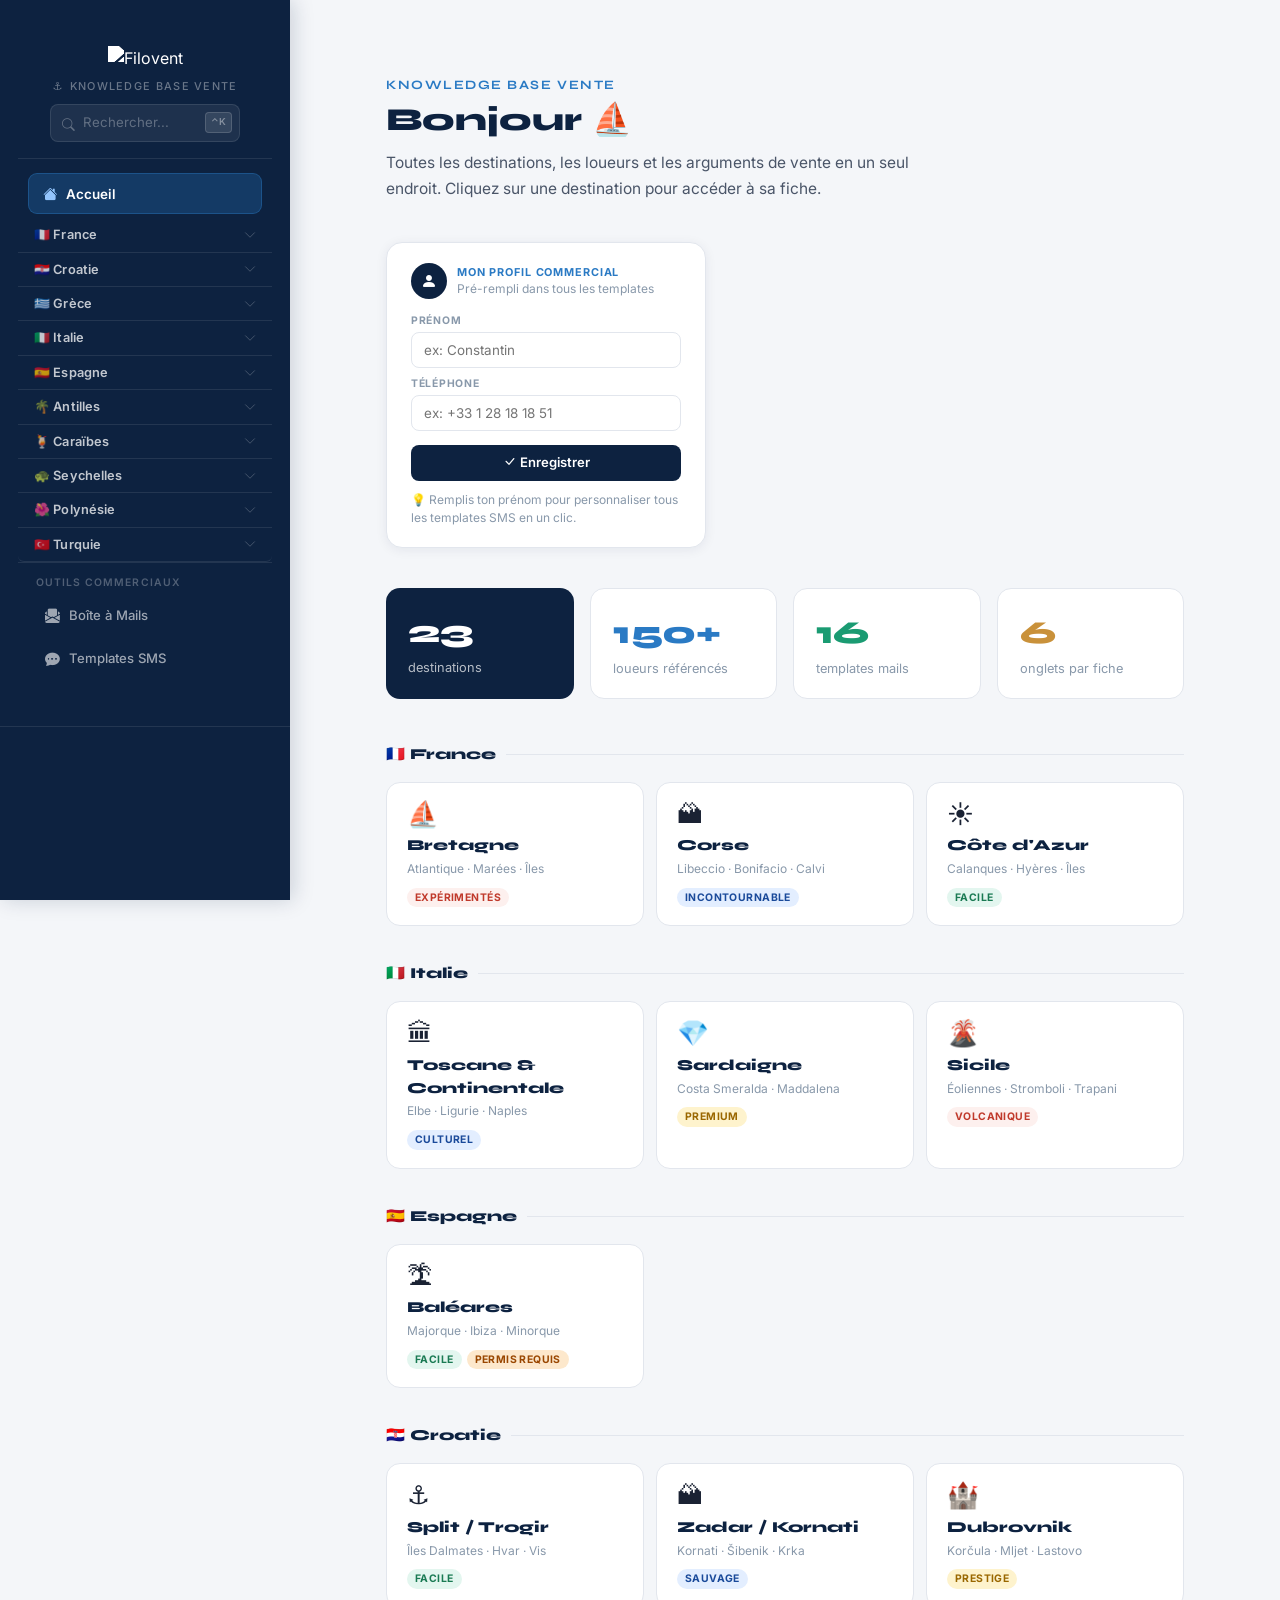
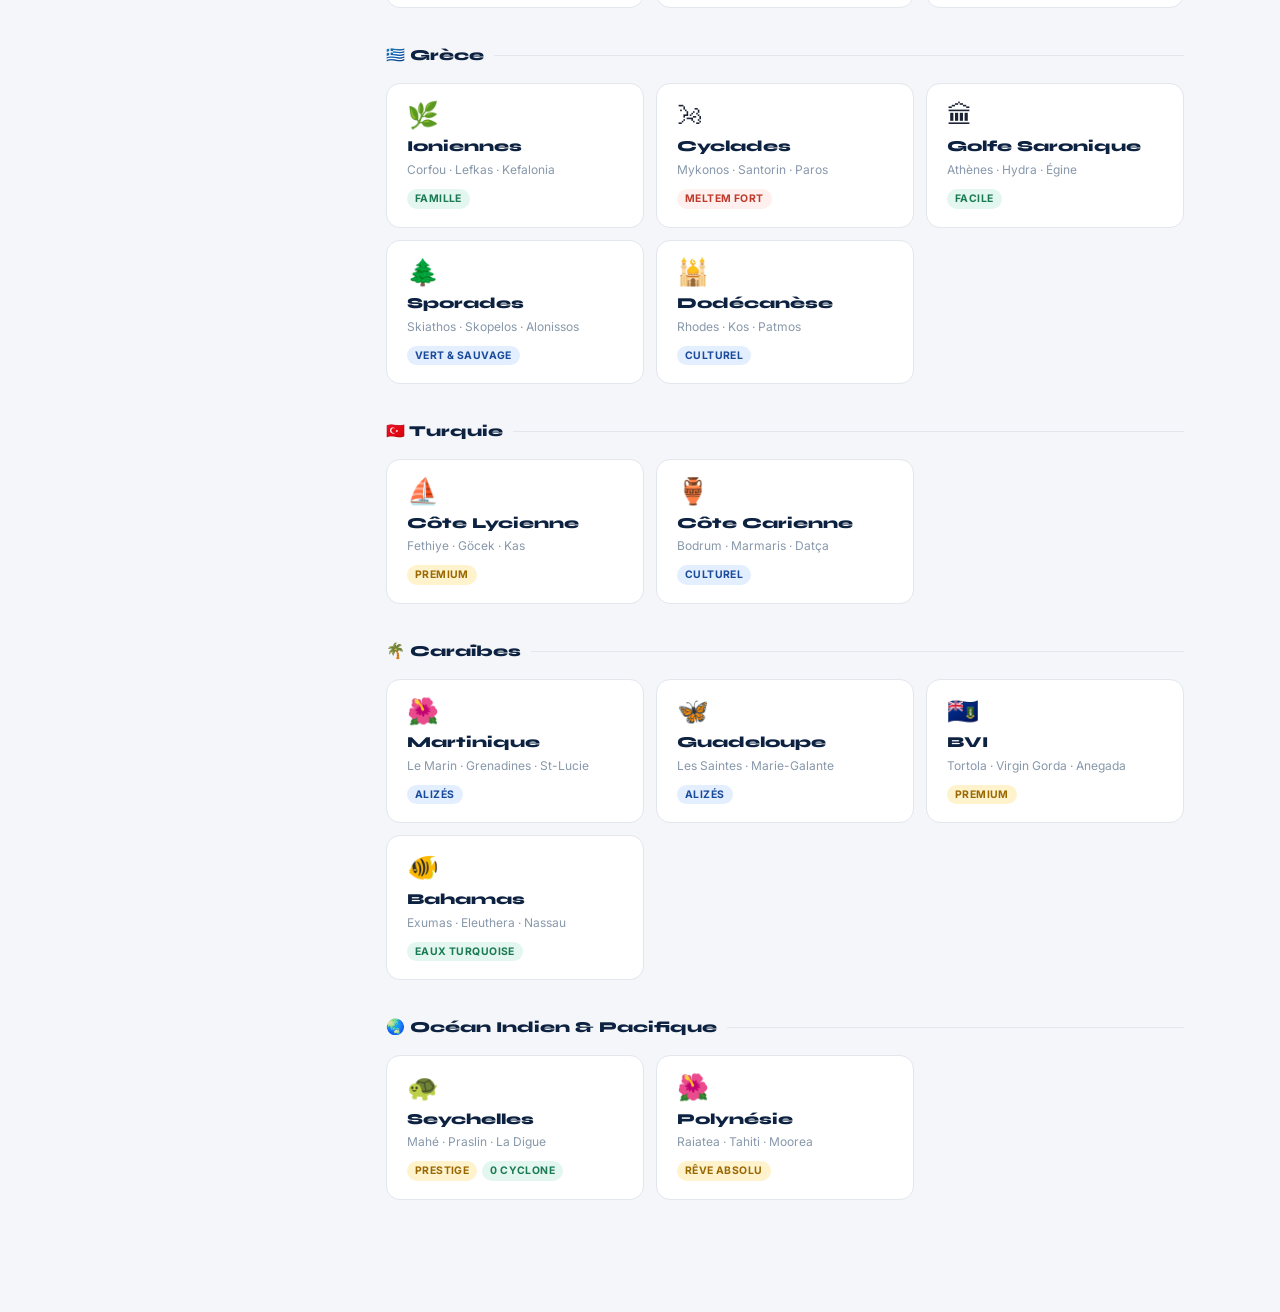
==== index.html @ b88eb573 "Add files via upload" ====
<!DOCTYPE html>
<html lang="fr">
<head>
    <meta charset="UTF-8">
    <meta name="viewport" content="width=device-width, initial-scale=1.0">
    <title>Filovent — GreenBook</title>
    <link rel="icon" href="data:image/svg+xml,<svg xmlns='http://www.w3.org/2000/svg' viewBox='0 0 100 100'><text y='.9em' font-size='90'>⛵</text></svg>">
    <link href="https://cdn.jsdelivr.net/npm/bootstrap@5.3.0/dist/css/bootstrap.min.css" rel="stylesheet">
    <link rel="stylesheet" href="https://cdn.jsdelivr.net/npm/bootstrap-icons@1.11.0/font/bootstrap-icons.css">
    <link href="https://fonts.googleapis.com/css2?family=Inter:wght@300;400;500;600;700&family=Syne:wght@700;800&display=swap" rel="stylesheet">
    <script src="https://cdn.jsdelivr.net/npm/fuse.js@7.0.0/dist/fuse.min.js"></script>
    <style>
        :root {
            --sidebar-width: 290px;
            --navy: #0d2240;
            --ocean: #1a4a7a;
            --sky: #e8f2fc;
            --sand: #f7f4ee;
            --wave: #2a7ac4;
            --coral: #d94f3d;
            --seafoam: #1a9b72;
            --gold: #c9913a;
            --bg: #f4f6f9;
            --card: #ffffff;
            --border: #e2e6ed;
            --text: #1a2233;
            --text-2: #4a5568;
            --text-3: #8898aa;
            --sidebar-bg: #0d2240;
            --sidebar-border: rgba(255,255,255,0.09);
        }

        * { box-sizing: border-box; margin: 0; padding: 0; }
        body {
            display: flex; min-height: 100vh;
            background: var(--bg);
            font-family: 'Inter', system-ui, sans-serif;
            color: var(--text);
        }

        ::-webkit-scrollbar { width: 5px; height: 5px; }
        ::-webkit-scrollbar-track { background: transparent; }
        ::-webkit-scrollbar-thumb { background: rgba(0,0,0,0.12); border-radius: 4px; }

        /* ─── SIDEBAR ─────────────────────────────── */
        #sidebar {
            width: var(--sidebar-width);
            background: var(--sidebar-bg);
            display: flex; flex-direction: column;
            position: fixed; height: 100vh; z-index: 1000;
            box-shadow: 3px 0 20px rgba(13,34,64,0.18);
        }

        .sidebar-header {
            padding: 22px 18px 16px;
            border-bottom: 1px solid var(--sidebar-border);
        }
        .sidebar-header .tagline {
            font-size: 0.68rem; letter-spacing: 0.12em; text-transform: uppercase;
            color: rgba(255,255,255,0.38); margin-top: 8px; font-weight: 500;
            display: flex; align-items: center; gap: 6px;
        }
        .sidebar-header .tagline::before {
            content: "⚓"; font-size: 0.7rem;
        }
        .sidebar-body { overflow-y: auto; flex-grow: 1; padding: 6px 0 20px; }

        .search-box { position: relative; padding: 10px 14px 0; }
        .search-box i { position: absolute; left: 26px; top: 21px; color: rgba(255,255,255,0.3); font-size: 0.8rem; }
        .search-box input {
            width: 100%; padding: 8px 54px 8px 32px;
            border-radius: 8px; border: 1px solid rgba(255,255,255,0.1);
            background: rgba(255,255,255,0.07); color: white;
            font-size: 0.83rem; outline: none; transition: 0.2s;
            font-family: 'Inter', sans-serif;
        }
        .search-box input::placeholder { color: rgba(255,255,255,0.3); }
        .search-box input:focus { border-color: rgba(255,255,255,0.25); background: rgba(255,255,255,0.1); }
        .search-kbd {
            position: absolute; right: 22px; top: 18px;
            background: rgba(255,255,255,0.1); color: rgba(255,255,255,0.4);
            font-size: 0.6rem; font-family: 'Inter', sans-serif; font-weight: 600;
            padding: 2px 5px; border-radius: 4px; border: 1px solid rgba(255,255,255,0.15);
            letter-spacing: 0.02em; pointer-events: none; transition: opacity 0.15s;
        }

        .accordion-button {
            font-weight: 600; color: rgba(255,255,255,0.75) !important;
            padding: 9px 16px;
            background: transparent !important; box-shadow: none !important;
            font-size: 0.8rem; font-family: 'Inter', sans-serif;
            letter-spacing: 0.01em;
            transition: color 0.15s, background 0.15s;
        }
        .accordion-button:hover { color: white !important; background: rgba(255,255,255,0.04) !important; }
        .accordion-button::after { filter: brightness(0) invert(1); opacity: 0.3; width: 12px; height: 12px; background-size: 12px; transition: opacity 0.15s; }
        .accordion-button:not(.collapsed) { color: white !important; background: rgba(255,255,255,0.06) !important; }
        .accordion-button:not(.collapsed)::after { opacity: 0.6; }
        .accordion-item { border: none; border-bottom: 1px solid var(--sidebar-border); background: transparent; }
        .accordion-body { padding: 2px 0 8px; }

        /* Separateur de section accordéon */
        .acc-section-label {
            font-size: 0.62rem; letter-spacing: 0.1em; text-transform: uppercase;
            color: rgba(255,255,255,0.22); font-weight: 700;
            padding: 12px 16px 4px;
        }

        .dest-link {
            display: block; padding: 6px 16px 6px 32px;
            color: rgba(255,255,255,0.48); text-decoration: none;
            font-size: 0.8rem; transition: all 0.15s; position: relative;
            border-radius: 0 6px 6px 0;
            margin-right: 8px;
        }
        .dest-link:hover { color: rgba(255,255,255,0.92); background: rgba(255,255,255,0.06); }
        .dest-link.active {
            color: white; font-weight: 600;
            background: rgba(42,122,196,0.32);
        }
        .dest-link.active::before {
            content: ''; position: absolute; left: 0; top: 0;
            height: 100%; width: 3px; background: var(--wave);
        }

        /* Sidebar tools section */
        .sidebar-tools {
            padding: 12px 14px 8px;
            border-top: 1px solid var(--sidebar-border);
        }
        .sidebar-tools .tools-label {
            font-size: 0.65rem; letter-spacing: 0.1em; text-transform: uppercase;
            color: rgba(255,255,255,0.28); font-weight: 600; margin-bottom: 6px;
            padding-left: 4px;
        }
        .tool-link {
            display: flex; align-items: center; gap: 9px;
            padding: 9px 12px; border-radius: 8px;
            color: rgba(255,255,255,0.6) !important; text-decoration: none;
            font-size: 0.82rem; font-weight: 500; transition: 0.16s;
            margin-bottom: 3px;
        }
        .tool-link:hover { background: rgba(255,255,255,0.07); color: white !important; }
        .tool-link.active { background: rgba(42,122,196,0.35); color: white !important; }
        .tool-link i { font-size: 0.9rem; width: 16px; text-align: center; }

        .sms-body { font-size: 0.88rem; line-height: 1.65; }
        .sms-textarea { min-height: 90px !important; }
        .sms-char-counter {
            font-size: 0.7rem; color: var(--text-3); text-align: right;
            margin-bottom: 4px; font-family: 'Inter', monospace;
        }
        .sms-char-counter.warn { color: var(--gold); font-weight: 600; }
        .sms-char-counter.over { color: var(--coral); font-weight: 700; }
        .sms-edit-counter {
            font-size: 0.7rem; text-align: right; margin-top: 4px;
            font-family: 'Inter', monospace; color: var(--text-3);
        }
        .sms-edit-counter.warn { color: var(--gold); font-weight: 600; }
        .sms-edit-counter.over { color: var(--coral); font-weight: 700; }

        /* ─── PROFIL COMMERCIAL ─── */
        .profil-banner {
            display: flex; align-items: center; gap: 14px; flex-wrap: wrap;
            background: linear-gradient(135deg, #f0f6ff 0%, #e8f4ee 100%);
            border: 1px solid #c8dff5;
            border-radius: 12px; padding: 14px 18px; margin-bottom: 24px;
        }
        .profil-banner .profil-icon {
            width: 38px; height: 38px; border-radius: 50%;
            background: var(--navy); color: white;
            display: flex; align-items: center; justify-content: center;
            font-size: 1rem; flex-shrink: 0;
        }
        .profil-banner .profil-label {
            font-size: 0.72rem; font-weight: 700; letter-spacing: 0.08em;
            text-transform: uppercase; color: var(--wave); margin-bottom: 2px;
        }
        .profil-banner .profil-desc {
            font-size: 0.8rem; color: var(--text-2);
        }
        .profil-fields { display: flex; gap: 10px; align-items: center; flex-wrap: wrap; margin-left: auto; }
        .profil-field-wrap { display: flex; flex-direction: column; gap: 2px; }
        .profil-field-wrap label { font-size: 0.68rem; color: var(--text-3); font-weight: 600; text-transform: uppercase; letter-spacing: 0.06em; }
        .profil-input {
            padding: 7px 12px; border-radius: 8px;
            border: 1px solid var(--border); background: white;
            font-size: 0.84rem; font-family: 'Inter', sans-serif;
            color: var(--text); outline: none; transition: 0.2s;
            min-width: 140px;
        }
        .profil-input:focus { border-color: var(--wave); box-shadow: 0 0 0 3px rgba(42,122,196,0.1); }
        .profil-save-btn {
            padding: 8px 16px; border-radius: 8px;
            background: var(--navy); color: white; border: none;
            font-size: 0.82rem; font-weight: 600; font-family: 'Inter', sans-serif;
            cursor: pointer; transition: 0.15s; white-space: nowrap;
        }
        .profil-save-btn:hover { background: var(--wave); }
        .profil-saved-badge {
            font-size: 0.75rem; color: var(--seafoam); font-weight: 600;
            display: none; align-items: center; gap: 4px;
        }

        /* ─── FIN CSS SMS ─── */
        #main-content { margin-left: var(--sidebar-width); flex-grow: 1; padding: 36px 48px; }

        .destination-content { display: none; animation: fadeIn 0.25s ease; }
        .destination-content.active { display: block; }
        @keyframes fadeIn { from { opacity: 0; transform: translateY(8px); } to { opacity: 1; transform: translateY(0); } }

        /* ─── DEST HEADER ──────────────────────────── */
        .dest-header {
            margin-bottom: 28px; padding-bottom: 22px;
            border-bottom: 2px solid var(--border);
            display: flex; justify-content: space-between; align-items: flex-start; flex-wrap: wrap; gap: 12px;
        }
        .dest-title {
            font-family: 'Syne', sans-serif;
            font-weight: 800; color: var(--navy);
            font-size: 1.85rem; line-height: 1.15;
        }
        .dest-title .sub { font-family: 'Inter', sans-serif; font-weight: 300; color: var(--text-3); font-size: 1rem; margin-left: 4px; }
        .tag-badge {
            font-size: 0.73rem; padding: 4px 11px; border-radius: 20px;
            font-weight: 600; margin-right: 6px; margin-bottom: 6px;
            display: inline-block; font-family: 'Inter', sans-serif; letter-spacing: 0.01em;
        }

        /* Bootstrap badge overrides for light theme */
        .badge.bg-danger    { background: #fde8e8 !important; color: #c0392b !important; }
        .badge.bg-success   { background: #e3f6ef !important; color: #1a7a53 !important; }
        .badge.bg-primary   { background: #e3eeff !important; color: #1a4a9a !important; }
        .badge.bg-info      { background: #e3f5fb !important; color: #117a95 !important; }
        .badge.bg-secondary { background: #eef0f3 !important; color: #5a6478 !important; }
        .badge.text-bg-warning { background: #fef3cd !important; color: #9a6700 !important; }

        /* ─── TABS ─────────────────────────────────── */
        .nav-tabs {
            border-bottom: 2px solid var(--border);
            margin-bottom: 22px; gap: 2px; flex-wrap: wrap;
        }
        .nav-tabs .nav-link {
            border: none; color: var(--text-2);
            font-weight: 500; font-size: 0.84rem;
            padding: 9px 16px; border-radius: 8px 8px 0 0;
            transition: 0.15s; background: transparent;
            font-family: 'Inter', sans-serif;
        }
        .nav-tabs .nav-link:hover { color: var(--navy); background: var(--sky); }
        .nav-tabs .nav-link.active {
            color: var(--ocean); font-weight: 600;
            border-bottom: 2px solid var(--wave);
            background: var(--sky); margin-bottom: -2px;
        }
        .nav-tabs .nav-link.text-primary { color: var(--wave) !important; }
        .nav-tabs .nav-link.text-primary.active { border-bottom-color: var(--wave) !important; }

        /* ─── CONTENT BOX ──────────────────────────── */
        .tab-content-box {
            background: var(--card); border-radius: 14px; padding: 30px 35px;
            min-height: 460px; border: 1px solid var(--border);
            box-shadow: 0 2px 12px rgba(13,34,64,0.05);
        }

        /* ─── INFO BLOCKS ──────────────────────────── */
        .info-block {
            border-left: 3px solid var(--wave);
            background: #eef5fd; padding: 16px 18px;
            border-radius: 0 10px 10px 0; margin-bottom: 16px;
        }
        .alert-block {
            border-left: 3px solid var(--coral);
            background: #fdf0ee; padding: 16px 18px;
            border-radius: 0 10px 10px 0; margin-bottom: 16px;
        }
        .price-block {
            border-left: 3px solid var(--seafoam);
            background: #e8f7f1; padding: 16px 18px;
            border-radius: 0 10px 10px 0; margin-bottom: 16px;
        }
        .gold-block {
            border-left: 3px solid var(--gold);
            background: #fdf6ec; padding: 16px 18px;
            border-radius: 0 10px 10px 0; margin-bottom: 16px;
        }

        /* ─── SECTION TITLE ────────────────────────── */
        .section-title {
            font-size: 0.95rem; font-weight: 700;
            color: var(--navy); margin-bottom: 14px; margin-top: 28px;
            display: flex; align-items: center; gap: 8px;
        }
        .section-title:first-child { margin-top: 0; }
        .section-title i.text-primary { color: var(--wave) !important; }
        .section-title i.text-warning { color: var(--gold) !important; }

        p, ul, li { color: var(--text-2); font-size: 0.9rem; line-height: 1.7; }
        p b, li b, .info-block b, .alert-block b { color: var(--text); }
        h6.fw-bold { color: var(--navy) !important; }
        .small { font-size: 0.85rem !important; }

        .p-3.border.rounded, .p-3.border.rounded.h-100 {
            background: var(--sand) !important;
            border-color: var(--border) !important;
            border-radius: 10px !important;
        }
        .bg-light { background: var(--sand) !important; }

        /* ─── COPY BUTTON ──────────────────────────── */
        .copy-btn {
            font-size: 0.78rem; font-weight: 500; cursor: pointer; transition: 0.18s;
            border-radius: 7px; color: var(--wave) !important;
            border-color: #c3d9f0 !important; background: #eef5fd !important;
        }
        .copy-btn:hover { background: #ddeeff !important; border-color: var(--wave) !important; }

        /* ─── MAP ──────────────────────────────────── */
        .map-container {
            width: 100%; height: 480px;
            border-radius: 12px; overflow: hidden;
            border: 1px solid var(--border); margin-bottom: 16px;
            background: var(--sky);
        }
        .map-container iframe { width: 100%; height: 100%; border: none; display: block; }

        /* Nav pills */
        .nav-pills { gap: 6px; }
        .nav-pills .nav-link {
            color: var(--text-2); background: white;
            border: 1px solid var(--border); font-size: 0.81rem; font-weight: 500;
            padding: 6px 14px; border-radius: 20px;
        }
        .nav-pills .nav-link.active {
            background: var(--navy) !important; color: white; border-color: var(--navy);
        }
        .nav-pills .nav-link.btn-sm { font-size: 0.81rem; }

        /* ─── NAUTICAL DECORATIVE ELEMENTS ─────────── */
        .nautical-divider {
            display: flex; align-items: center; gap: 12px;
            color: var(--text-3); font-size: 0.75rem; margin: 24px 0 20px;
        }
        .nautical-divider::before, .nautical-divider::after {
            content: ''; flex: 1; height: 1px; background: var(--border);
        }

        /* ─── TOOL PAGE ─────────────────────────────── */
        .tool-page-header {
            margin-bottom: 30px; padding-bottom: 22px;
            border-bottom: 2px solid var(--border);
        }
        .tool-page-header h1 {
            font-family: 'Syne', sans-serif; font-weight: 800;
            font-size: 1.85rem; color: var(--navy);
        }
        .tool-page-header p { color: var(--text-2); margin-top: 6px; font-size: 0.9rem; }

        /* ─── MAILBOX ─────────────────────────────── */
        .mail-category-tabs { display: flex; flex-wrap: wrap; gap: 7px; margin-bottom: 24px; }
        .mail-cat-btn {
            font-size: 0.8rem; padding: 7px 16px; border-radius: 20px;
            border: 1px solid var(--border); background: white;
            color: var(--text-2); cursor: pointer; transition: all 0.18s;
            font-family: 'Inter', sans-serif; font-weight: 500;
        }
        .mail-cat-btn:hover { border-color: var(--wave); color: var(--wave); }
        .mail-cat-btn.active { background: var(--navy); color: white; border-color: var(--navy); }

        .mail-grid { display: grid; grid-template-columns: 1fr 1fr; gap: 18px; }
        @media (max-width: 1200px) { .mail-grid { grid-template-columns: 1fr; } }

        .mail-card {
            background: var(--card); border: 1px solid var(--border);
            border-radius: 13px; padding: 22px; transition: all 0.18s;
            display: flex; flex-direction: column;
            box-shadow: 0 1px 6px rgba(13,34,64,0.05);
        }
        .mail-card:hover { border-color: #b8d0ea; box-shadow: 0 4px 16px rgba(13,34,64,0.09); }

        .mail-card-title { font-weight: 700; font-size: 0.92rem; color: var(--navy); margin-bottom: 3px; }
        .mail-card-situation { font-size: 0.74rem; color: var(--text-3); margin-bottom: 14px; }

        .mail-meta { display: flex; flex-wrap: wrap; gap: 6px; margin-bottom: 12px; }
        .mail-tag {
            font-size: 0.7rem; padding: 2px 9px; border-radius: 12px;
            font-weight: 600; border: 1px solid var(--border);
            background: var(--sand); color: var(--text-2);
        }
        .mail-tag.dest { background: #e3eeff; color: #1a4a9a; border-color: #c3d0ee; }
        .mail-tag.situation { background: #e3f6ef; color: #1a7a53; border-color: #b8e0d0; }
        .mail-tag.type { background: #fef3cd; color: #9a6700; border-color: #eedea0; }

        .mail-subject {
            font-size: 0.8rem; font-weight: 600; color: var(--navy);
            background: var(--sky); border: 1px solid #c3d9f0;
            border-radius: 7px; padding: 7px 12px; margin-bottom: 10px;
        }
        .mail-subject span { color: var(--text-3); font-weight: 400; margin-right: 6px; }

        .mail-body {
            background: var(--sand); border: 1px solid var(--border);
            border-radius: 9px; padding: 14px 16px;
            font-size: 0.83rem; line-height: 1.75; color: var(--text-2);
            flex-grow: 1; white-space: pre-wrap; margin-bottom: 14px;
            max-height: 260px; overflow-y: auto;
            font-family: 'Inter', sans-serif;
        }
        .mail-body .placeholder { color: var(--wave); font-weight: 600; }

        .mail-footer { display: flex; gap: 8px; align-items: center; flex-wrap: wrap; }
        .mail-copy-btn {
            font-size: 0.78rem; padding: 6px 14px; border-radius: 8px;
            border: 1px solid var(--border); background: white;
            color: var(--text-2); cursor: pointer; transition: all 0.18s;
            font-family: 'Inter', sans-serif; display: flex; align-items: center; gap: 6px;
            font-weight: 500;
        }
        .mail-copy-btn:hover { background: var(--sky); border-color: var(--wave); color: var(--wave); }
        .mail-copy-btn.copied { background: #e3f6ef; color: var(--seafoam); border-color: var(--seafoam); }
        .mail-copy-btn.primary { background: var(--navy); color: white; border-color: var(--navy); }
        .mail-copy-btn.primary:hover { background: var(--ocean); }

        .mail-tip {
            font-size: 0.73rem; color: var(--text-3);
            padding: 6px 10px; background: var(--sand); border-radius: 6px;
            border: 1px solid var(--border); font-style: italic;
        }

        /* ══ MAIL EDIT SYSTEM ══ */
        .mail-card-header { display:flex; justify-content:space-between; align-items:flex-start; gap:12px; margin-bottom:4px; }
        .mail-edit-btn {
            flex-shrink:0; padding:5px 12px; background:var(--sky); border:1.5px solid var(--border);
            border-radius:20px; cursor:pointer; font-size:0.75rem; font-family:'Inter',sans-serif;
            color:var(--navy); transition:.15s; white-space:nowrap; font-weight:500;
        }
        .mail-edit-btn:hover { background:var(--wave); color:white; border-color:var(--wave); }
        .mail-edit-btn.active { background:var(--ocean); color:white; border-color:var(--ocean); }
        .mail-subject-row {
            display:flex; gap:8px; align-items:baseline;
            font-size:0.83rem; margin-bottom:12px;
            padding:8px 12px; background:var(--sky); border-radius:7px; border:1px solid var(--border);
        }
        .mail-subj-label { font-weight:700; color:var(--navy); white-space:nowrap; font-size:0.78rem; }
        .mail-footer-row { display:flex; justify-content:space-between; align-items:center; margin-top:14px; }
        .mail-actions { display:flex; gap:8px; flex-wrap:wrap; }
        .mail-btn-fill {
            padding:7px 14px; background:var(--sky); color:var(--navy); border:1px solid var(--border);
            border-radius:8px; cursor:pointer; font-size:0.82rem; font-family:'Inter',sans-serif;
            transition:.15s; font-weight:500;
        }
        .mail-btn-fill:hover { background:var(--wave); color:white; border-color:var(--wave); }
        .mail-btn-reset {
            padding:5px 10px; background:none; border:none; cursor:pointer;
            color:var(--text-3); font-size:0.85rem; border-radius:6px; transition:.15s;
        }
        .mail-btn-reset:hover { color:#e55; background:#fff0f0; }
        /* Edit panel */
        .mail-edit-zone {
            display:none; border-top:2px dashed var(--border);
            padding-top:16px; margin-top:12px;
        }
        .mail-edit-zone.open { display:block; }
        .mail-edit-hint {
            font-size:0.78rem; color:var(--ocean); background:#eef5fd; border-radius:8px;
            padding:9px 14px; margin-bottom:14px; border:1px solid #c7dff5;
        }
        .mail-edit-hint code { background:#dbeafe; padding:1px 5px; border-radius:4px; font-size:.82em; }
        .mail-edit-label { display:block; font-size:0.77rem; font-weight:700; color:var(--navy); margin-bottom:5px; }
        .mail-edit-input {
            width:100%; padding:9px 12px; border:1.5px solid var(--border); border-radius:8px;
            font-family:'Inter',sans-serif; font-size:0.85rem; color:var(--text); outline:none;
            transition:border-color .2s; box-sizing:border-box; background:white;
        }
        .mail-edit-input:focus { border-color:var(--wave); }
        .mail-edit-textarea {
            width:100%; min-height:220px; padding:12px 14px; border:1.5px solid var(--border); border-radius:8px;
            font-family:'Inter',sans-serif; font-size:0.84rem; line-height:1.75; color:var(--text);
            resize:vertical; outline:none; transition:border-color .2s; box-sizing:border-box; background:white;
            margin-top:10px;
        }
        .mail-edit-textarea:focus { border-color:var(--wave); }
        .mail-edit-actions { display:flex; gap:8px; margin-top:12px; align-items:center; flex-wrap:wrap; }
        .mail-btn-save {
            padding:8px 18px; background:var(--wave); color:white; border:none;
            border-radius:8px; cursor:pointer; font-size:0.84rem; font-family:'Inter',sans-serif;
            font-weight:600; transition:.15s;
        }
        .mail-btn-save:hover { background:var(--ocean); }
        .mail-btn-cancel {
            padding:8px 14px; background:white; color:var(--text-2); border:1px solid var(--border);
            border-radius:8px; cursor:pointer; font-size:0.84rem; font-family:'Inter',sans-serif; transition:.15s;
        }
        .mail-btn-cancel:hover { background:var(--sky); }
        .mail-btn-restore {
            margin-left:auto; padding:6px 12px; background:none; border:1px solid #fca5a5;
            color:#dc2626; border-radius:7px; cursor:pointer; font-size:0.77rem;
            font-family:'Inter',sans-serif; transition:.15s;
        }
        .mail-btn-restore:hover { background:#fff0f0; }
        .mail-card.is-modified .mail-card-title::after { content:" ✏"; font-size:.75em; opacity:.55; }
        /* Fill modal */
        .fill-overlay {
            display:none; position:fixed; inset:0; background:rgba(0,0,0,.45);
            z-index:9999; align-items:center; justify-content:center;
        }
        .fill-overlay.open { display:flex; }
        .fill-modal {
            background:white; border-radius:16px; padding:32px; max-width:500px; width:92%;
            max-height:85vh; overflow-y:auto; box-shadow:0 20px 60px rgba(0,0,0,.25);
        }
        .fill-modal h5 { margin:0 0 6px; font-family:'Syne',sans-serif; color:var(--navy); font-size:1.1rem; }
        .fill-modal p { font-size:.83rem; color:var(--text-2); margin:0 0 20px; }
        .fill-field { margin-bottom:13px; }
        .fill-field label { display:block; font-size:.79rem; font-weight:700; color:var(--navy); margin-bottom:4px; }
        .fill-field input {
            width:100%; padding:9px 12px; border:1.5px solid var(--border); border-radius:8px;
            font-family:'Inter',sans-serif; font-size:.88rem; outline:none; transition:border-color .2s;
            box-sizing:border-box;
        }
        .fill-field input:focus { border-color:var(--wave); }
        .fill-modal-footer { display:flex; gap:10px; margin-top:20px; }
        /* Notes panel */
        .notes-panel { margin-top:36px; border-top:2px dashed var(--border); padding-top:22px; }
        .notes-panel-header { display:flex; align-items:center; justify-content:space-between; cursor:pointer; user-select:none; margin-bottom:0; }
        .notes-panel-title { font-size:.92rem; font-weight:700; color:var(--navy); display:flex; align-items:center; gap:8px; }
        .notes-dot { width:8px; height:8px; border-radius:50%; background:var(--seafoam); display:none; }
        .notes-dot.on { display:block; }
        .notes-toggle { font-size:.78rem; padding:4px 13px; background:white; border:1px solid var(--border); border-radius:20px; cursor:pointer; color:var(--text-2); font-family:'Inter',sans-serif; transition:.15s; }
        .notes-toggle:hover { background:var(--sky); }
        .notes-body { display:none; margin-top:14px; }
        .notes-body.open { display:block; }
        .notes-ta { width:100%; min-height:160px; padding:14px; border:1.5px solid var(--border); border-radius:10px; font-family:'Inter',sans-serif; font-size:.875rem; line-height:1.75; color:var(--text); background:#fafbfc; resize:vertical; outline:none; transition:border-color .2s; box-sizing:border-box; }
        .notes-ta:focus { border-color:var(--wave); background:white; }
        .notes-ta::placeholder { color:#bbc; font-style:italic; }
        .notes-foot { display:flex; justify-content:space-between; align-items:center; margin-top:7px; }
        .notes-status { font-size:.74rem; color:var(--seafoam); font-style:italic; min-height:1em; }
        .notes-btn-clear { font-size:.73rem; color:var(--text-3); background:none; border:none; cursor:pointer; font-family:'Inter',sans-serif; transition:color .15s; }
        .notes-btn-clear:hover { color:#e55; }

        /* ── HOME PAGE ─────────────────────────── */
        .home-card {
            background: white;
            border: 1px solid var(--border);
            border-radius: 14px;
            padding: 18px 20px;
            cursor: pointer;
            transition: all 0.18s ease;
            position: relative;
            overflow: hidden;
        }
        .home-card::before {
            content: '';
            position: absolute;
            top: 0; left: 0;
            width: 3px; height: 100%;
            background: var(--wave);
            opacity: 0;
            transition: opacity 0.18s;
        }
        .home-card:hover {
            border-color: var(--wave);
            box-shadow: 0 4px 20px rgba(42,122,196,0.12);
            transform: translateY(-2px);
        }
        .home-card:hover::before { opacity: 1; }
        .home-card-icon { font-size: 1.6rem; margin-bottom: 8px; line-height: 1; }
        .home-card-name {
            font-family: 'Syne', sans-serif;
            font-weight: 800; font-size: 0.95rem;
            color: var(--navy); margin-bottom: 4px;
        }
        .home-card-sub {
            font-size: 0.75rem; color: var(--text-3);
            margin-bottom: 10px; line-height: 1.4;
        }
        .home-card-tags { display: flex; flex-wrap: wrap; gap: 5px; }
        .hct {
            font-size: 0.65rem; font-weight: 700;
            padding: 2px 8px; border-radius: 10px;
            text-transform: uppercase; letter-spacing: 0.04em;
        }
        .hct-blue  { background: #e3eeff; color: #1a4a9a; }
        .hct-green { background: #e3f6ef; color: #1a7a53; }
        .hct-red   { background: #fdf0ee; color: #c0392b; }
        .hct-gold  { background: #fef3cd; color: #9a6700; }
        .hct-orange{ background: #fde8cc; color: #9a4700; }
    </style>
</head>
<body>

<nav id="sidebar">
    <div class="sidebar-header">
        <div class="sidebar-header" style="text-align:center;">
        <img src="https://www.filovent.com/front/assets/img/logo-brochure.png" alt="Filovent" style="max-width:148px;height:auto;filter:brightness(0) invert(1);">
        <div class="tagline" style="justify-content:center;">Knowledge Base Vente</div>
        <div class="search-box" style="position:relative;">
            <i class="bi bi-search"></i>
            <input type="text" id="searchInput" placeholder="Rechercher..." oninput="liveSearch(this.value)" autocomplete="off">
            <span id="search-clear" onclick="clearSearch()" style="
                display:none;position:absolute;right:22px;top:19px;
                color:rgba(255,255,255,0.4);cursor:pointer;font-size:0.85rem;
            ">✕</span>
            <span id="search-kbd" class="search-kbd">⌃K</span>
            <!-- Dropdown résultats -->
            <div id="search-dropdown" style="
                display:none;position:absolute;top:calc(100% + 4px);left:10px;right:10px;
                background:#132f55;border:1px solid rgba(255,255,255,0.12);border-radius:10px;
                box-shadow:0 8px 24px rgba(0,0,0,0.35);z-index:2000;
                max-height:320px;overflow-y:auto;
            "></div>
        </div>
    </div>

    <div class="sidebar-body">

        <!-- Accueil tout en haut -->
        <div style="padding: 8px 10px 4px;">
            <a href="#" id="home-link" onclick="showHome(this); return false;" style="
                display:flex; align-items:center; gap:9px;
                padding: 9px 14px;
                background: rgba(42,122,196,0.28);
                border-radius: 9px;
                color: white;
                text-decoration: none;
                font-size: 0.84rem;
                font-weight: 600;
                font-family: 'Inter', sans-serif;
                border: 1px solid rgba(42,122,196,0.4);
                transition: background 0.15s;
            " onmouseover="this.style.background='rgba(42,122,196,0.42)'" onmouseout="this.style.background='rgba(42,122,196,0.28)'">
                <i class="bi bi-house-fill" style="font-size:0.88rem; color:#93c5fd;"></i>
                Accueil
            </a>
        </div>

        <div class="accordion" id="menuAccordeon">

            <div class="accordion-item">
                <h2 class="accordion-header"><button class="accordion-button collapsed" type="button" data-bs-toggle="collapse" data-bs-target="#colFrance">🇫🇷 France</button></h2>
                <div id="colFrance" class="accordion-collapse collapse" data-bs-parent="#menuAccordeon">
                    <div class="accordion-body">
                        <a href="#" class="dest-link" onclick="showDest('bretagne', this)">Bretagne (Atlantique)</a>
                        <a href="#" class="dest-link" onclick="showDest('corse', this)">Corse</a>
                        <a href="#" class="dest-link" onclick="showDest('cotedazur', this)">Côte d'Azur</a>
                    </div>
                </div>
            </div>

            <div class="accordion-item">
                <h2 class="accordion-header"><button class="accordion-button collapsed" type="button" data-bs-toggle="collapse" data-bs-target="#colCroatie">🇭🇷 Croatie</button></h2>
                <div id="colCroatie" class="accordion-collapse collapse" data-bs-parent="#menuAccordeon">
                    <div class="accordion-body">
                        <a href="#" class="dest-link" onclick="showDest('split', this)">Split / Trogir</a>
                        <a href="#" class="dest-link" onclick="showDest('zadar', this)">Zadar / Kornati</a>
                        <a href="#" class="dest-link" onclick="showDest('dubrovnik', this)">Dubrovnik</a>
                    </div>
                </div>
            </div>

            <div class="accordion-item">
                <h2 class="accordion-header"><button class="accordion-button collapsed" type="button" data-bs-toggle="collapse" data-bs-target="#colGrece">🇬🇷 Grèce</button></h2>
                <div id="colGrece" class="accordion-collapse collapse" data-bs-parent="#menuAccordeon">
                    <div class="accordion-body">
                        <a href="#" class="dest-link" onclick="showDest('ioniennes', this)">Ioniennes (Corfou/Lefkas)</a>
                        <a href="#" class="dest-link" onclick="showDest('saronique', this)">Golfe Saronique</a>
                        <a href="#" class="dest-link" onclick="showDest('sporades', this)">Sporades</a>
                        <a href="#" class="dest-link" onclick="showDest('cyclades', this)">Cyclades</a>
                        <a href="#" class="dest-link" onclick="showDest('dodecanese', this)">Dodécanèse</a>
                    </div>
                </div>
            </div>

            <div class="accordion-item">
                <h2 class="accordion-header"><button class="accordion-button collapsed" type="button" data-bs-toggle="collapse" data-bs-target="#colItalie">🇮🇹 Italie</button></h2>
                <div id="colItalie" class="accordion-collapse collapse" data-bs-parent="#menuAccordeon">
                    <div class="accordion-body">
                        <a href="#" class="dest-link" onclick="showDest('toscane', this)">Italie Continentale</a>
                        <a href="#" class="dest-link" onclick="showDest('sardaigne', this)">Sardaigne</a>
                        <a href="#" class="dest-link" onclick="showDest('sicile', this)">Sicile & Éoliennes</a>
                    </div>
                </div>
            </div>

            <div class="accordion-item">
                <h2 class="accordion-header"><button class="accordion-button collapsed" type="button" data-bs-toggle="collapse" data-bs-target="#colEspagne">🇪🇸 Espagne</button></h2>
                <div id="colEspagne" class="accordion-collapse collapse" data-bs-parent="#menuAccordeon">
                    <div class="accordion-body">
                        <a href="#" class="dest-link" onclick="showDest('baleares', this)">Baléares (Majorque/Ibiza)</a>
                    </div>
                </div>
            </div>

            <div class="accordion-item">
                <h2 class="accordion-header"><button class="accordion-button collapsed" type="button" data-bs-toggle="collapse" data-bs-target="#colAntilles">🌴 Antilles</button></h2>
                <div id="colAntilles" class="accordion-collapse collapse" data-bs-parent="#menuAccordeon">
                    <div class="accordion-body">
                        <a href="#" class="dest-link" onclick="showDest('martinique', this)">Martinique</a>
                        <a href="#" class="dest-link" onclick="showDest('guadeloupe', this)">Guadeloupe</a>
                    </div>
                </div>
            </div>

            <div class="accordion-item">
                <h2 class="accordion-header"><button class="accordion-button collapsed" type="button" data-bs-toggle="collapse" data-bs-target="#colCaraibes">🍹 Caraïbes</button></h2>
                <div id="colCaraibes" class="accordion-collapse collapse" data-bs-parent="#menuAccordeon">
                    <div class="accordion-body">
                        <a href="#" class="dest-link" onclick="showDest('bahamas', this)">Bahamas</a>
                        <a href="#" class="dest-link" onclick="showDest('bvi', this)">Îles Vierges (BVI)</a>
                    </div>
                </div>
            </div>

            <div class="accordion-item">
                <h2 class="accordion-header"><button class="accordion-button collapsed" type="button" data-bs-toggle="collapse" data-bs-target="#colSeychelles">🐢 Seychelles</button></h2>
                <div id="colSeychelles" class="accordion-collapse collapse" data-bs-parent="#menuAccordeon">
                    <div class="accordion-body">
                        <a href="#" class="dest-link" onclick="showDest('seychelles', this)">Mahé / Praslin</a>
                    </div>
                </div>
            </div>

            <div class="accordion-item">
                <h2 class="accordion-header"><button class="accordion-button collapsed" type="button" data-bs-toggle="collapse" data-bs-target="#colPolynesie">🌺 Polynésie</button></h2>
                <div id="colPolynesie" class="accordion-collapse collapse" data-bs-parent="#menuAccordeon">
                    <div class="accordion-body">
                        <a href="#" class="dest-link" onclick="showDest('polynesie', this)">Raiatea / Tahiti</a>
                    </div>
                </div>
            </div>

            <div class="accordion-item">
                <h2 class="accordion-header"><button class="accordion-button collapsed" type="button" data-bs-toggle="collapse" data-bs-target="#colTurquie">🇹🇷 Turquie</button></h2>
                <div id="colTurquie" class="accordion-collapse collapse" data-bs-parent="#menuAccordeon">
                    <div class="accordion-body">
                        <a href="#" class="dest-link" onclick="showDest('turquie-lycienne', this)">Côte Lycienne</a>
                        <a href="#" class="dest-link" onclick="showDest('turquie-carienne', this)">Côte Carienne</a>
                    </div>
                </div>
            </div>

        </div>
        
        <div class="sidebar-tools">
            <div class="tools-label">Outils commerciaux</div>
            <a href="#" class="tool-link" onclick="showTool('mailbox', this); return false;">
                <i class="bi bi-envelope-paper-fill"></i> Boîte à Mails
            </a>
            <a href="#" class="tool-link" onclick="showTool('smsbox', this); return false;">
                <i class="bi bi-chat-dots-fill"></i> Templates SMS
            </a>
        </div>
    </div>
</nav>

<div id="main-content">

    <!-- ════════════════════════════════════════
         PAGE D'ACCUEIL
    ════════════════════════════════════════ -->
    <div id="home-page" class="destination-content active">
        <div style="padding: 40px 48px; max-width: 1200px; margin: 0 auto;">

            <!-- HERO -->
            <div style="display:flex; align-items:flex-start; justify-content:space-between; gap:24px; margin-bottom:40px; flex-wrap:wrap;">
                <div>
                    <div style="font-family:'Syne',sans-serif; font-size:0.8rem; font-weight:700; letter-spacing:0.12em; text-transform:uppercase; color:var(--wave); margin-bottom:6px;">Knowledge Base Vente</div>
                    <h1 id="home-greeting" style="font-family:'Syne',sans-serif; font-size:2rem; font-weight:800; color:var(--navy); line-height:1.2; margin-bottom:10px;">Bonjour ⛵</h1>
                    <p style="color:var(--text-2); font-size:0.97rem; max-width:540px; line-height:1.7;">Toutes les destinations, les loueurs et les arguments de vente en un seul endroit. Cliquez sur une destination pour accéder à sa fiche.</p>
                </div>

                <!-- CARTE PROFIL COMMERCIAL -->
                <div id="home-profil-card" style="
                    background:white; border:1px solid var(--border); border-radius:16px;
                    padding:20px 24px; min-width:280px; max-width:320px;
                    box-shadow:0 2px 12px rgba(13,34,64,0.07);
                    flex-shrink:0;
                ">
                    <div style="display:flex; align-items:center; gap:10px; margin-bottom:14px;">
                        <div style="width:36px;height:36px;border-radius:50%;background:var(--navy);color:white;display:flex;align-items:center;justify-content:center;font-size:1rem;flex-shrink:0;">
                            <i class="bi bi-person-fill"></i>
                        </div>
                        <div>
                            <div style="font-size:0.68rem;font-weight:700;letter-spacing:0.08em;text-transform:uppercase;color:var(--wave);">Mon profil commercial</div>
                            <div style="font-size:0.75rem;color:var(--text-3);">Pré-rempli dans tous les templates</div>
                        </div>
                    </div>

                    <div style="display:flex; flex-direction:column; gap:8px; margin-bottom:14px;">
                        <div>
                            <label style="font-size:0.65rem;font-weight:700;text-transform:uppercase;letter-spacing:0.07em;color:var(--text-3);display:block;margin-bottom:3px;">Prénom</label>
                            <input id="profil-prenom" class="profil-input" placeholder="ex: Constantin" oninput="profilChanged()" style="width:100%;">
                        </div>
                        <div>
                            <label style="font-size:0.65rem;font-weight:700;text-transform:uppercase;letter-spacing:0.07em;color:var(--text-3);display:block;margin-bottom:3px;">Téléphone</label>
                            <input id="profil-tel" class="profil-input" placeholder="ex: +33 1 28 18 18 51" oninput="profilChanged()" style="width:100%;">
                        </div>
                    </div>

                    <div style="display:flex; align-items:center; gap:10px;">
                        <button class="profil-save-btn" onclick="profilSave()" style="flex:1;">
                            <i class="bi bi-check-lg me-1"></i>Enregistrer
                        </button>
                        <span id="profil-saved-badge" class="profil-saved-badge">
                            <i class="bi bi-check-circle-fill"></i> Sauvegardé
                        </span>
                    </div>

                    <!-- Tip affiché quand profil vide -->
                    <div id="profil-tip" style="margin-top:10px;font-size:0.75rem;color:var(--text-3);display:none;">
                        💡 Remplis ton prénom pour personnaliser tous les templates SMS en un clic.
                    </div>
                </div>
            </div>

            <!-- STATS -->
            <div style="display:grid; grid-template-columns:repeat(4,1fr); gap:16px; margin-bottom:44px;">
                <div style="background:var(--navy); border-radius:14px; padding:20px 22px; color:white;">
                    <div style="font-size:2rem; font-weight:800; font-family:'Syne',sans-serif;">23</div>
                    <div style="font-size:0.8rem; opacity:0.7; margin-top:2px;">destinations</div>
                </div>
                <div style="background:white; border:1px solid var(--border); border-radius:14px; padding:20px 22px;">
                    <div style="font-size:2rem; font-weight:800; font-family:'Syne',sans-serif; color:var(--wave);">150+</div>
                    <div style="font-size:0.8rem; color:var(--text-3); margin-top:2px;">loueurs référencés</div>
                </div>
                <div style="background:white; border:1px solid var(--border); border-radius:14px; padding:20px 22px;">
                    <div style="font-size:2rem; font-weight:800; font-family:'Syne',sans-serif; color:var(--seafoam);">16</div>
                    <div style="font-size:0.8rem; color:var(--text-3); margin-top:2px;">templates mails</div>
                </div>
                <div style="background:white; border:1px solid var(--border); border-radius:14px; padding:20px 22px;">
                    <div style="font-size:2rem; font-weight:800; font-family:'Syne',sans-serif; color:var(--gold);">6</div>
                    <div style="font-size:0.8rem; color:var(--text-3); margin-top:2px;">onglets par fiche</div>
                </div>
            </div>

            <!-- RÉGIONS -->
            <!-- France -->
            <div style="margin-bottom:36px;">
                <div style="display:flex; align-items:center; gap:10px; margin-bottom:16px;">
                    <span style="font-family:'Syne',sans-serif; font-weight:800; font-size:0.95rem; color:var(--navy);">🇫🇷 France</span>
                    <div style="flex:1; height:1px; background:var(--border);"></div>
                </div>
                <div style="display:grid; grid-template-columns:repeat(3,1fr); gap:12px;">
                    <div class="home-card" onclick="showDest('bretagne', null)">
                        <div class="home-card-icon">⛵</div>
                        <div class="home-card-name">Bretagne</div>
                        <div class="home-card-sub">Atlantique · Marées · Îles</div>
                        <div class="home-card-tags"><span class="hct hct-red">Expérimentés</span></div>
                    </div>
                    <div class="home-card" onclick="showDest('corse', null)">
                        <div class="home-card-icon">🏔</div>
                        <div class="home-card-name">Corse</div>
                        <div class="home-card-sub">Libeccio · Bonifacio · Calvi</div>
                        <div class="home-card-tags"><span class="hct hct-blue">Incontournable</span></div>
                    </div>
                    <div class="home-card" onclick="showDest('cotedazur', null)">
                        <div class="home-card-icon">☀️</div>
                        <div class="home-card-name">Côte d'Azur</div>
                        <div class="home-card-sub">Calanques · Hyères · Îles</div>
                        <div class="home-card-tags"><span class="hct hct-green">Facile</span></div>
                    </div>
                </div>
            </div>

            <!-- Italie -->
            <div style="margin-bottom:36px;">
                <div style="display:flex; align-items:center; gap:10px; margin-bottom:16px;">
                    <span style="font-family:'Syne',sans-serif; font-weight:800; font-size:0.95rem; color:var(--navy);">🇮🇹 Italie</span>
                    <div style="flex:1; height:1px; background:var(--border);"></div>
                </div>
                <div style="display:grid; grid-template-columns:repeat(3,1fr); gap:12px;">
                    <div class="home-card" onclick="showDest('toscane', null)">
                        <div class="home-card-icon">🏛</div>
                        <div class="home-card-name">Toscane & Continentale</div>
                        <div class="home-card-sub">Elbe · Ligurie · Naples</div>
                        <div class="home-card-tags"><span class="hct hct-blue">Culturel</span></div>
                    </div>
                    <div class="home-card" onclick="showDest('sardaigne', null)">
                        <div class="home-card-icon">💎</div>
                        <div class="home-card-name">Sardaigne</div>
                        <div class="home-card-sub">Costa Smeralda · Maddalena</div>
                        <div class="home-card-tags"><span class="hct hct-gold">Premium</span></div>
                    </div>
                    <div class="home-card" onclick="showDest('sicile', null)">
                        <div class="home-card-icon">🌋</div>
                        <div class="home-card-name">Sicile</div>
                        <div class="home-card-sub">Éoliennes · Stromboli · Trapani</div>
                        <div class="home-card-tags"><span class="hct hct-red">Volcanique</span></div>
                    </div>
                </div>
            </div>

            <!-- Espagne -->
            <div style="margin-bottom:36px;">
                <div style="display:flex; align-items:center; gap:10px; margin-bottom:16px;">
                    <span style="font-family:'Syne',sans-serif; font-weight:800; font-size:0.95rem; color:var(--navy);">🇪🇸 Espagne</span>
                    <div style="flex:1; height:1px; background:var(--border);"></div>
                </div>
                <div style="display:grid; grid-template-columns:repeat(3,1fr); gap:12px;">
                    <div class="home-card" onclick="showDest('baleares', null)">
                        <div class="home-card-icon">🏝</div>
                        <div class="home-card-name">Baléares</div>
                        <div class="home-card-sub">Majorque · Ibiza · Minorque</div>
                        <div class="home-card-tags"><span class="hct hct-green">Facile</span><span class="hct hct-orange">Permis requis</span></div>
                    </div>
                </div>
            </div>

            <!-- Croatie -->
            <div style="margin-bottom:36px;">
                <div style="display:flex; align-items:center; gap:10px; margin-bottom:16px;">
                    <span style="font-family:'Syne',sans-serif; font-weight:800; font-size:0.95rem; color:var(--navy);">🇭🇷 Croatie</span>
                    <div style="flex:1; height:1px; background:var(--border);"></div>
                </div>
                <div style="display:grid; grid-template-columns:repeat(3,1fr); gap:12px;">
                    <div class="home-card" onclick="showDest('split', null)">
                        <div class="home-card-icon">⚓</div>
                        <div class="home-card-name">Split / Trogir</div>
                        <div class="home-card-sub">Îles Dalmates · Hvar · Vis</div>
                        <div class="home-card-tags"><span class="hct hct-green">Facile</span></div>
                    </div>
                    <div class="home-card" onclick="showDest('zadar', null)">
                        <div class="home-card-icon">🏔</div>
                        <div class="home-card-name">Zadar / Kornati</div>
                        <div class="home-card-sub">Kornati · Šibenik · Krka</div>
                        <div class="home-card-tags"><span class="hct hct-blue">Sauvage</span></div>
                    </div>
                    <div class="home-card" onclick="showDest('dubrovnik', null)">
                        <div class="home-card-icon">🏰</div>
                        <div class="home-card-name">Dubrovnik</div>
                        <div class="home-card-sub">Korčula · Mljet · Lastovo</div>
                        <div class="home-card-tags"><span class="hct hct-gold">Prestige</span></div>
                    </div>
                </div>
            </div>

            <!-- Grèce -->
            <div style="margin-bottom:36px;">
                <div style="display:flex; align-items:center; gap:10px; margin-bottom:16px;">
                    <span style="font-family:'Syne',sans-serif; font-weight:800; font-size:0.95rem; color:var(--navy);">🇬🇷 Grèce</span>
                    <div style="flex:1; height:1px; background:var(--border);"></div>
                </div>
                <div style="display:grid; grid-template-columns:repeat(3,1fr); gap:12px;">
                    <div class="home-card" onclick="showDest('ioniennes', null)">
                        <div class="home-card-icon">🌿</div>
                        <div class="home-card-name">Ioniennes</div>
                        <div class="home-card-sub">Corfou · Lefkas · Kefalonia</div>
                        <div class="home-card-tags"><span class="hct hct-green">Famille</span></div>
                    </div>
                    <div class="home-card" onclick="showDest('cyclades', null)">
                        <div class="home-card-icon">🌬</div>
                        <div class="home-card-name">Cyclades</div>
                        <div class="home-card-sub">Mykonos · Santorin · Paros</div>
                        <div class="home-card-tags"><span class="hct hct-red">Meltem fort</span></div>
                    </div>
                    <div class="home-card" onclick="showDest('saronique', null)">
                        <div class="home-card-icon">🏛</div>
                        <div class="home-card-name">Golfe Saronique</div>
                        <div class="home-card-sub">Athènes · Hydra · Égine</div>
                        <div class="home-card-tags"><span class="hct hct-green">Facile</span></div>
                    </div>
                    <div class="home-card" onclick="showDest('sporades', null)">
                        <div class="home-card-icon">🌲</div>
                        <div class="home-card-name">Sporades</div>
                        <div class="home-card-sub">Skiathos · Skopelos · Alonissos</div>
                        <div class="home-card-tags"><span class="hct hct-blue">Vert & Sauvage</span></div>
                    </div>
                    <div class="home-card" onclick="showDest('dodecanese', null)">
                        <div class="home-card-icon">🕌</div>
                        <div class="home-card-name">Dodécanèse</div>
                        <div class="home-card-sub">Rhodes · Kos · Patmos</div>
                        <div class="home-card-tags"><span class="hct hct-blue">Culturel</span></div>
                    </div>
                </div>
            </div>

            <!-- Turquie -->
            <div style="margin-bottom:36px;">
                <div style="display:flex; align-items:center; gap:10px; margin-bottom:16px;">
                    <span style="font-family:'Syne',sans-serif; font-weight:800; font-size:0.95rem; color:var(--navy);">🇹🇷 Turquie</span>
                    <div style="flex:1; height:1px; background:var(--border);"></div>
                </div>
                <div style="display:grid; grid-template-columns:repeat(3,1fr); gap:12px;">
                    <div class="home-card" onclick="showDest('turquie-lycienne', null)">
                        <div class="home-card-icon">⛵</div>
                        <div class="home-card-name">Côte Lycienne</div>
                        <div class="home-card-sub">Fethiye · Göcek · Kas</div>
                        <div class="home-card-tags"><span class="hct hct-gold">Premium</span></div>
                    </div>
                    <div class="home-card" onclick="showDest('turquie-carienne', null)">
                        <div class="home-card-icon">🏺</div>
                        <div class="home-card-name">Côte Carienne</div>
                        <div class="home-card-sub">Bodrum · Marmaris · Datça</div>
                        <div class="home-card-tags"><span class="hct hct-blue">Culturel</span></div>
                    </div>
                </div>
            </div>

            <!-- Caraïbes -->
            <div style="margin-bottom:36px;">
                <div style="display:flex; align-items:center; gap:10px; margin-bottom:16px;">
                    <span style="font-family:'Syne',sans-serif; font-weight:800; font-size:0.95rem; color:var(--navy);">🌴 Caraïbes</span>
                    <div style="flex:1; height:1px; background:var(--border);"></div>
                </div>
                <div style="display:grid; grid-template-columns:repeat(3,1fr); gap:12px;">
                    <div class="home-card" onclick="showDest('martinique', null)">
                        <div class="home-card-icon">🌺</div>
                        <div class="home-card-name">Martinique</div>
                        <div class="home-card-sub">Le Marin · Grenadines · St-Lucie</div>
                        <div class="home-card-tags"><span class="hct hct-blue">Alizés</span></div>
                    </div>
                    <div class="home-card" onclick="showDest('guadeloupe', null)">
                        <div class="home-card-icon">🦋</div>
                        <div class="home-card-name">Guadeloupe</div>
                        <div class="home-card-sub">Les Saintes · Marie-Galante</div>
                        <div class="home-card-tags"><span class="hct hct-blue">Alizés</span></div>
                    </div>
                    <div class="home-card" onclick="showDest('bvi', null)">
                        <div class="home-card-icon">🇻🇬</div>
                        <div class="home-card-name">BVI</div>
                        <div class="home-card-sub">Tortola · Virgin Gorda · Anegada</div>
                        <div class="home-card-tags"><span class="hct hct-gold">Premium</span></div>
                    </div>
                    <div class="home-card" onclick="showDest('bahamas', null)">
                        <div class="home-card-icon">🐠</div>
                        <div class="home-card-name">Bahamas</div>
                        <div class="home-card-sub">Exumas · Eleuthera · Nassau</div>
                        <div class="home-card-tags"><span class="hct hct-green">Eaux turquoise</span></div>
                    </div>
                </div>
            </div>

            <!-- Océan Indien & Pacifique -->
            <div style="margin-bottom:36px;">
                <div style="display:flex; align-items:center; gap:10px; margin-bottom:16px;">
                    <span style="font-family:'Syne',sans-serif; font-weight:800; font-size:0.95rem; color:var(--navy);">🌏 Océan Indien & Pacifique</span>
                    <div style="flex:1; height:1px; background:var(--border);"></div>
                </div>
                <div style="display:grid; grid-template-columns:repeat(3,1fr); gap:12px;">
                    <div class="home-card" onclick="showDest('seychelles', null)">
                        <div class="home-card-icon">🐢</div>
                        <div class="home-card-name">Seychelles</div>
                        <div class="home-card-sub">Mahé · Praslin · La Digue</div>
                        <div class="home-card-tags"><span class="hct hct-gold">Prestige</span><span class="hct hct-green">0 cyclone</span></div>
                    </div>
                    <div class="home-card" onclick="showDest('polynesie', null)">
                        <div class="home-card-icon">🌺</div>
                        <div class="home-card-name">Polynésie</div>
                        <div class="home-card-sub">Raiatea · Tahiti · Moorea</div>
                        <div class="home-card-tags"><span class="hct hct-gold">Rêve absolu</span></div>
                    </div>
                </div>
            </div>

        </div>
    </div>

    <div id="bretagne" class="destination-content">
        <div class="dest-header">
            <div>
                <h1 class="dest-title">France Atlantique <span class="sub">| La Bretagne</span></h1>
                <div class="mt-3">
                    <span class="badge bg-danger tag-badge"><i class="bi bi-exclamation-triangle-fill"></i> Navigateurs Expérimentés</span>
                    <span class="badge text-bg-warning tag-badge"><i class="bi bi-water"></i> Marées &amp; Forts Courants</span>
                    <span class="badge bg-success tag-badge"><i class="bi bi-train-front"></i> TGV Direct</span>
                    <span class="badge bg-secondary tag-badge"><i class="bi bi-thermometer-snow"></i> Eau Froide</span>
                </div>
            </div>
        </div>
        <ul class="nav nav-tabs" role="tablist">
            <li class="nav-item"><button class="nav-link active" data-bs-toggle="tab" data-bs-target="#t1-bret">1. L'Essentiel</button></li>
            <li class="nav-item"><button class="nav-link" data-bs-toggle="tab" data-bs-target="#t2-bret">2. Navigation</button></li>
            <li class="nav-item"><button class="nav-link" data-bs-toggle="tab" data-bs-target="#t3-bret">3. Pratique &amp; Logistique</button></li>
            <li class="nav-item"><button class="nav-link" data-bs-toggle="tab" data-bs-target="#t4-bret">4. Aide à la Vente</button></li>
            <li class="nav-item"><button class="nav-link" data-bs-toggle="tab" data-bs-target="#t5-bret">5. Partenaires</button></li>
            <li class="nav-item"><button class="nav-link" data-bs-toggle="tab" data-bs-target="#t6-bret"><i class="bi bi-map-fill"></i> 6. Cartes</button></li>
        </ul>
        <div class="tab-content tab-content-box">

            <div class="tab-pane fade show active" id="t1-bret">
                <h4 class="section-title"><i class="bi bi-signpost-split-fill text-primary"></i> Zones de Croisière</h4>
                <div class="row g-3">
                    <div class="col-md-6">
                        <div class="p-3 border rounded h-100 bg-light">
                            <h6 class="fw-bold">⛵ Bretagne Sud & Morbihan</h6>
                            <p class="small">1 semaine au départ de Lorient vers Le Crouesty. Toutes les îles sont accessibles : Les Glénans, Groix, Belle-Île, Houat, Hoedic. Le Golfe du Morbihan est accessible depuis plusieurs îles plus grandes.</p>
                        </div>
                    </div>
                    <div class="col-md-6">
                        <div class="p-3 border rounded h-100 bg-light">
                            <h6 class="fw-bold">🏴 Îles Anglo-Normandes</h6>
                            <p class="small">En 1 semaine : Chausey, Jersey, Guernesey, Ecréhou. Pour 2 semaines : aller jusqu'à l'île de Wight ou les Scilly Islands. Région très venteuse avec de magnifiques falaises, moins touristique que les autres zones.</p>
                        </div>
                    </div>
                    <div class="col-md-6">
                        <div class="p-3 border rounded h-100 bg-light">
                            <h6 class="fw-bold">🌊 Mer d'Iroise & Îles du Bout du Monde</h6>
                            <p class="small">Ouessant, Molène, archipel de Brest. Aucun port dans les îles — navigation très venteuse, pour navigateurs aguerris uniquement.</p>
                        </div>
                    </div>
                    <div class="col-md-6">
                        <div class="p-3 border rounded h-100 bg-light">
                            <h6 class="fw-bold">🗺 Bases principales</h6>
                            <p class="small">Lorient · La Trinité-sur-Mer · Arzon (Port du Crouesty) · Quiberon · Brest · Saint-Malo · Granville · Cherbourg · Diélette</p>
                        </div>
                    </div>
                </div>
            </div>

            <div class="tab-pane fade" id="t2-bret">
                <div class="alert-block"><b>⚠️ Niveau requis : Expérimenté.</b> Région pour navigateurs expérimentés — force des vents, marées et forts courants.</div>
                <div class="row g-4 mt-1">
                    <div class="col-md-6">
                        <h4 class="section-title"><i class="bi bi-wind text-primary"></i> Vents Dominants</h4>
                        <p>Vent dominant soufflant d'Ouest à Est, depuis le Sud-Ouest (<b>Suroît</b>) ou Nord-Ouest (<b>Noroît</b>). Souvent force 4 ou 5 (11 à 21 nœuds), 30 à 40 km/h. Maximum toute l'année long.</p>
                        <div class="info-block"><b>Eau froide :</b> entre 20 et 25°C en juin, juillet, août et septembre. Assez froide en avril. La Bretagne est très ensoleillée l'été malgré les idées reçues.</div>
                    </div>
                    <div class="col-md-6">
                        <h4 class="section-title"><i class="bi bi-water text-primary"></i> Marées & Courants</h4>
                        <ul>
                            <li>Marnage jusqu'à <b>15m au Nord</b>, 5m au Sud — très fort coefficient de marée.</li>
                            <li>Courants forts au <b>Raz Blanchard</b> (Nord) : jusqu'à 12 nœuds.</li>
                            <li>Courants forts au <b>Raz de Sein</b> (Sud-Ouest).</li>
                            <li>Relativement forts pendant les hautes marées dans les Îles Anglo-Normandes : max 12 nœuds.</li>
                            <li>Environ 15m dans les Anglo-Normandes, 8m autour de Brest.</li>
                        </ul>
                        <div class="alert-block"><b>Important :</b> navigateurs qui aiment la pêche — peu de poissons en Atlantique, les navigations sont essentiellement courtes, les traversées rarement plus de 2 heures.</div>
                    </div>
                </div>
            </div>

            <div class="tab-pane fade" id="t3-bret">
                <div class="row g-4">
                    <div class="col-md-6">
                        <h4 class="section-title"><i class="bi bi-card-heading text-primary"></i> Permis & Légalité</h4>
                        <p>Le permis bateau <b>n'est pas obligatoire en France</b>, mais une bonne expérience nautique est requise. Pas besoin de permis, mais d'un bon CV nautique.</p>
                    </div>
                    <div class="col-md-6">
                        <h4 class="section-title"><i class="bi bi-train-front text-primary"></i> Accès & Transports</h4>
                        <p>TGV directs fréquents depuis Paris vers :</p>
                        <ul class="small">
                            <li><b>Auray</b> (close to La Trinité-sur-Mer and Quiberon)</li>
                            <li><b>Lorient</b> · <b>Vannes</b> · <b>Brest</b></li>
                            <li><b>Saint-Malo</b> · <b>Granville</b> · <b>Cherbourg</b></li>
                        </ul>
                        <div class="info-block mt-2"><b>Régates :</b> dates à vérifier (prix régates différents). Courts séjours possible en haute saison.</div>
                    </div>
                    <div class="col-md-12">
                        <h4 class="section-title"><i class="bi bi-cash-coin text-primary"></i> Prix des Ports</h4>
                        <div class="info-block">
                            Prix en haute saison pour un monocoque 40 pieds : <b>32 € à Le Palais · 25 € à Houat · 45 € à Hoedic · 36 € en Bretagne nord</b>
                        </div>
                        <p class="small text-muted">Ports bon marché : Quiberon · Concarneau · Port Haliguen. Régates + infos dates disponibles sur demande.</p>
                    </div>
                </div>
            </div>

            <div class="tab-pane fade" id="t4-bret">
                <h4 class="section-title"><i class="bi bi-chat-quote text-primary"></i> Arguments de Vente</h4>
                <div class="gold-block"><b>✨ Argument clé :</b> "La Bretagne c'est la destination idéale pour les navigateurs qui veulent de vraies sensations — vent, marées, paysages sauvages et une lumière unique. Ce n'est pas la Méditerranée, c'est mieux : c'est authentique."</div>
                <h4 class="section-title"><i class="bi bi-exclamation-circle text-primary"></i> Objections Fréquentes</h4>
                <div class="info-block">
                    <b>Client : "Il pleut tout le temps !"</b><br>
                    → "C'est un mythe. La Bretagne est très ensoleillée en été, surtout juillet-août. L'eau est fraîche (18-20°C) mais les paysages et les escales compensent largement. Et les Bretons sont fiers de leur soleil d'été !"
                </div>
                <div class="info-block mt-2">
                    <b>Client : "C'est dangereux avec les courants ?"</b><br>
                    → "Il faut effectivement de l'expérience, c'est pour ça que ce n'est pas pour tout le monde. Mais c'est justement ce qui rend la navigation bretonne exceptionnelle — les gens qui l'ont fait en gardent un souvenir inoubliable."
                </div>
                <div class="price-block mt-2">
                    <b>💶 Prix indicatifs location :</b><br>
                    Monocoque 40 pieds : <b>~800-1200€/semaine</b> en basse saison · <b>1500-2200€/semaine</b> en haute saison.<br>
                    Courts séjours (moins de 10j) et locations non Sam-Sam possibles en haute saison.
                </div>
            </div>

            <div class="tab-pane fade" id="t5-bret">
                <h4 class="section-title"><i class="bi bi-star-fill text-warning"></i> Meilleurs Loueurs</h4>
                <div class="row g-3">
                    <div class="col-md-6"><div class="p-3 border rounded bg-light h-100"><h6 class="fw-bold">Atlantique Location <small class="text-muted fw-normal">— Arzon</small></h6></div></div>
                    <div class="col-md-6"><div class="p-3 border rounded bg-light h-100"><h6 class="fw-bold">Crouesty Negoce <small class="text-muted fw-normal">— Arzon</small></h6></div></div>
                    <div class="col-md-6"><div class="p-3 border rounded bg-light h-100"><h6 class="fw-bold">Alternative Sailing <small class="text-muted fw-normal">— La Trinité-sur-Mer & Quiberon</small></h6></div></div>
                    <div class="col-md-6"><div class="p-3 border rounded bg-light h-100"><h6 class="fw-bold">CFC Location <small class="text-muted fw-normal">— La Trinité-sur-Mer</small></h6></div></div>
                    <div class="col-md-6"><div class="p-3 border rounded bg-light h-100"><h6 class="fw-bold">Club Croisière 56 <small class="text-muted fw-normal">— La Trinité-sur-Mer</small></h6></div></div>
                    <div class="col-md-6"><div class="p-3 border rounded bg-light h-100"><h6 class="fw-bold">Bretagne Yachting <small class="text-muted fw-normal">— Lorient (Port Kernével)</small></h6></div></div>
                    <div class="col-md-6"><div class="p-3 border rounded bg-light h-100"><h6 class="fw-bold">Iloria Bretagne <small class="text-muted fw-normal">— Lorient (Port Kernével)</small></h6></div></div>
                    <div class="col-md-6"><div class="p-3 border rounded bg-light h-100"><h6 class="fw-bold">Erdan Naviroise <small class="text-muted fw-normal">— Brest (Concarneau)</small></h6></div></div>
                    <div class="col-md-6"><div class="p-3 border rounded bg-light h-100"><h6 class="fw-bold">Grune Sec <small class="text-muted fw-normal">— Granville</small></h6></div></div>
                    <div class="col-md-6"><div class="p-3 border rounded bg-light h-100"><h6 class="fw-bold">Cap West <small class="text-muted fw-normal">— Diélette</small></h6></div></div>
                    <div class="col-md-6"><div class="p-3 border rounded bg-light h-100"><h6 class="fw-bold">Grand Large <small class="text-muted fw-normal">— Cherbourg</small></h6></div></div>
                    <div class="col-md-6"><div class="p-3 border rounded bg-light h-100"><h6 class="fw-bold">Atlantique Concept Voile <small class="text-muted fw-normal">— Lorient (Port Kernével)</small></h6></div></div>
                    <div class="col-md-6"><div class="p-3 border rounded bg-light h-100"><h6 class="fw-bold">Dream Yacht Charter <small class="text-muted fw-normal">— La Trinité-sur-Mer</small></h6></div></div>
                </div>
            </div>

            <div class="tab-pane fade" id="t6-bret">
                <h4 class="section-title"><i class="bi bi-globe-europe-africa text-primary"></i> Cartes Bretagne</h4>
                <ul class="nav nav-pills mb-3" id="pills-bret" role="tablist">
                  <li class="nav-item"><button class="nav-link active btn-sm" data-bs-toggle="pill" data-bs-target="#map-g-bret">🗺 Google Maps</button></li>
                  <li class="nav-item"><button class="nav-link btn-sm" data-bs-toggle="pill" data-bs-target="#map-w-bret">🌬 Windy (Vents)</button></li>
                </ul>
                <div class="tab-content">
                  <div class="tab-pane fade show active" id="map-g-bret"><div class="map-container"><iframe src="https://maps.google.com/maps?q=47.5,-3.1&hl=fr&z=9&output=embed" allowfullscreen></iframe></div></div>
                  <div class="tab-pane fade" id="map-w-bret"><div class="map-container"><iframe src="https://embed.windy.com/embed.html?type=map&location=coordinates&metricRain=mm&metricTemp=%C2%B0C&metricWind=kt&zoom=8&overlay=wind&product=ecmwf&level=surface&lat=47.5&lon=-3.1" allowfullscreen></iframe></div></div>
                </div>
            </div>
        </div>
    </div>

    <div id="corse" class="destination-content">
        <div class="dest-header">
            <div>
                <h1 class="dest-title">France <span class="sub">| La Corse</span></h1>
                <div class="mt-3">
                    <span class="badge bg-primary tag-badge"><i class="bi bi-sun-fill"></i> Incontournable</span>
                    <span class="badge bg-info tag-badge"><i class="bi bi-wind"></i> Libeccio (vent dominant)</span>
                    <span class="badge text-bg-warning tag-badge"><i class="bi bi-cash-coin"></i> Ports Chers Août</span>
                    <span class="badge bg-success tag-badge"><i class="bi bi-airplane"></i> Vols Directs Paris</span>
                </div>
            </div>
        </div>
        <ul class="nav nav-tabs" role="tablist">
            <li class="nav-item"><button class="nav-link active" data-bs-toggle="tab" data-bs-target="#t1-corse">1. L'Essentiel</button></li>
            <li class="nav-item"><button class="nav-link" data-bs-toggle="tab" data-bs-target="#t2-corse">2. Navigation</button></li>
            <li class="nav-item"><button class="nav-link" data-bs-toggle="tab" data-bs-target="#t3-corse">3. Pratique &amp; Logistique</button></li>
            <li class="nav-item"><button class="nav-link" data-bs-toggle="tab" data-bs-target="#t4-corse">4. Aide à la Vente</button></li>
            <li class="nav-item"><button class="nav-link" data-bs-toggle="tab" data-bs-target="#t5-corse">5. Partenaires</button></li>
            <li class="nav-item"><button class="nav-link" data-bs-toggle="tab" data-bs-target="#t6-corse"><i class="bi bi-map-fill"></i> 6. Cartes</button></li>
        </ul>
        <div class="tab-content tab-content-box">

            <div class="tab-pane fade show active" id="t1-corse">
                <h4 class="section-title"><i class="bi bi-signpost-split-fill text-primary"></i> Zones de Croisière</h4>
                <div class="row g-3">
                    <div class="col-md-6">
                        <div class="p-3 border rounded h-100 bg-light">
                            <h6 class="fw-bold">🏔 Golfes du Nord & Balagne</h6>
                            <p class="small">Découvrir les 3 golfes du Nord (de Sud à Nord) : golfe de Saone, golfe de Porto, et golfe. Puis explorer la belle région de Balagne avec l'Île Rousse. En 1 semaine, on peut faire Ajaccio ↔ L'Île Rousse (moins peuplé que le Sud). Bien moins bondé en haute saison que le Sud.</p>
                        </div>
                    </div>
                    <div class="col-md-6">
                        <div class="p-3 border rounded h-100 bg-light">
                            <h6 class="fw-bold">🏖 Cap Corse & Désert des Agriates</h6>
                            <p class="small">Explorer le Cap Corse sur 2 semaines depuis Ajaccio. En 1 semaine : faire Ajaccio ↔ Île Rousse. La Plage de Saleccia est accessible uniquement en bateau — eau turquoise et sable blanc exceptionnel.</p>
                        </div>
                    </div>
                    <div class="col-md-6">
                        <div class="p-3 border rounded h-100 bg-light">
                            <h6 class="fw-bold">🌿 Corse du Sud & Îles Lavezzi</h6>
                            <p class="small">Îles Lavezzi et Bouches de Bonifacio, appartenant à la Sardaigne jusqu'aux eaux turquoise. Explorer les 2 golfes et les criques jusqu'au Sud de Corse (porphyre) et créques avec peu de profondeur d'eau (croissante rapidement). En 1 semaine : faire Ajaccio ↔ Maddalena park. Porto-Vecchio ↔ Propriano en 1 semaine confortablement ou jusqu'à Porto-Vecchio ou Propriano.</p>
                        </div>
                    </div>
                    <div class="col-md-6">
                        <div class="p-3 border rounded h-100 bg-light">
                            <h6 class="fw-bold">🗺 Bases Principales</h6>
                            <p class="small"><b>Ajaccio</b> (Port Tino Rossi) · <b>Bonifacio</b> · <b>Propriano</b> · <b>Calvi</b> · <b>Bastia</b> · <b>Porto-Vecchio</b></p>
                            <p class="small mt-1">2 ports en Ajaccio. Port de l'Amiraute (= Port Charles Ornano) et Tino Rossi.</p>
                        </div>
                    </div>
                </div>
            </div>

            <div class="tab-pane fade" id="t2-corse">
                <div class="alert-block"><b>⚠️ Alerte Venturi — Bouches de Bonifacio :</b> Les Bouches accélèrent le vent. Si 20 nœuds annoncés, il y en aura 35 dans les Bouches. Navigations côtières uniquement — pas de longues traversées.</div>
                <div class="row g-4 mt-1">
                    <div class="col-md-6">
                        <h4 class="section-title"><i class="bi bi-wind text-primary"></i> Vents Dominants</h4>
                        <p>Le vent dominant est le <b>Libeccio</b>, soufflant d'Ouest à Est, la plupart de l'année. Souvent force 4 (11-16 nœuds, 20-30 km/h), parfois force 5. On peut aussi avoir le <b>Mistral</b> (Nord-Ouest, froid) et le <b>Sirocco</b> (Sud, venant du Sahara).</p>
                        <div class="info-block mt-2">Météo difficile à prévoir à cause de la nature montagneuse des îles créant divers effets de site. Le vent autour de la Côte Ouest peut être difficile et irrégulier.</div>
                    </div>
                    <div class="col-md-6">
                        <h4 class="section-title"><i class="bi bi-thermometer-sun text-primary"></i> Températures & Saison</h4>
                        <ul>
                            <li>Climat <b>chaud et sec</b>, air entre 20 et 30°C de mai à octobre.</li>
                            <li>Eau au-dessus de <b>20°C</b> en juin, juillet, août, septembre et octobre. Assez froide en avril.</li>
                            <li><b>Presque pas de pluie</b> en été.</li>
                        </ul>
                        <div class="alert-block mt-2"><b>⚠️ Navigation dangereuse</b> dans les Îles Lavezzi et la Maddalena du Nord (Razzoli, Santa Maria, Budelli) à cause des faibles profondeurs, nombreux hauts-fonds et forts courants.</div>
                    </div>
                </div>
            </div>

            <div class="tab-pane fade" id="t3-corse">
                <div class="row g-4">
                    <div class="col-md-6">
                        <h4 class="section-title"><i class="bi bi-card-heading text-primary"></i> Permis & Législation</h4>
                        <p>Location <b>samedi-samedi</b>, sauf Kiriacoulis. En Corse, pas besoin de permis pour les locations de voiliers (TOM français).</p>
                        <p class="small mt-2">Attention : 2 ports en Ajaccio. Port de l'Amiraute (= Port Charles Ornano) et Tino Rossi. Pour les clients qui ont un budget serré, Calvi Marine est une bonne alternative.</p>
                    </div>
                    <div class="col-md-6">
                        <h4 class="section-title"><i class="bi bi-airplane text-primary"></i> Accès & Vols</h4>
                        <p>Ferries réguliers depuis Marseille ou Toulon vers Ajaccio. Vols directs depuis Paris :</p>
                        <ul class="small">
                            <li>Paris → <b>Ajaccio</b> : ~100€ par voiture, aller-retour</li>
                            <li>Bus ligne 8 toutes les 30 minutes · 5€ per person</li>
                            <li>Figari Airport → Propriano : 1h30 (taxi 160€ 6 pax, 250€ 8 pax)</li>
                            <li>Ajaccio Airport → Propriano : 1h00 (taxi 30€ 4 pax, 60€ 8 pax)</li>
                        </ul>
                    </div>
                    <div class="col-md-12">
                        <h4 class="section-title"><i class="bi bi-cash-coin text-primary"></i> Prix des Ports</h4>
                        <div class="info-block">Ports pas beaucoup — meilleurs que de réserver à l'avance en haute saison. Prix en haute saison : <b>70€ en Ajaccio · 80€ en Bonifacio · 80€ à Girolata · 280€ pour 4 pax, 60€ for 8 pax</b> (taxi comparables)</div>
                        <p class="small mt-2">Pas beaucoup de ports en haute saison — mieux vaut réserver à l'avance. <b>Pas beaucoup de ports</b> dans les baies, il est facile de mouiller et aller à terre en annexe.</p>
                    </div>
                </div>
            </div>

            <div class="tab-pane fade" id="t4-corse">
                <h4 class="section-title"><i class="bi bi-chat-quote text-primary"></i> Arguments de Vente</h4>
                <div class="gold-block"><b>✨ La Corse c'est :</b> "Une île beaucoup plus intéressante que la Costa Brava et plus authentique, avec une gastronomie remarquable (charcuterie, fromage de brebis, chèvres), de beaux sports et une nature extraordinaire. Les gens ont une histoire millénaire. C'est chaud, sec, peu de pluie en été."</div>
                <div class="info-block mt-3">
                    <b>🏡 Gastronomie :</b> i) une cuisine époustouflante — charcuterie, fromages, iii) une histoire millénaire, ii) un beau climat chaud et sec, très accessible pour les Français.
                </div>
                <div class="price-block mt-2">
                    <b>💶 Prix indicatifs location :</b><br>
                    Monocoque 40 pieds : à partir de <b>800€/semaine</b> basse saison · <b>1800-2500€/semaine</b> haute saison (juillet-août).<br>
                    Locations non Saturday-Saturday possibles avec Kiriacoulis.
                </div>
            </div>

            <div class="tab-pane fade" id="t5-corse">
                <h4 class="section-title"><i class="bi bi-star-fill text-warning"></i> Meilleurs Loueurs</h4>
                <div class="row g-3">
                    <div class="col-md-6"><div class="p-3 border rounded bg-light h-100"><h6 class="fw-bold">Ajaccio Catamarans <small class="text-muted fw-normal">— Ajaccio</small></h6><p class="small">Bonne qualité et prix.</p></div></div>
                    <div class="col-md-6"><div class="p-3 border rounded bg-light h-100"><h6 class="fw-bold">Corse Catamarans <small class="text-muted fw-normal">— Ajaccio & Propriano</small></h6><p class="small">Quite economical.</p></div></div>
                    <div class="col-md-6"><div class="p-3 border rounded bg-light h-100"><h6 class="fw-bold">Dream Yacht Charter <small class="text-muted fw-normal">— Ajaccio</small></h6></div></div>
                    <div class="col-md-6"><div class="p-3 border rounded bg-light h-100"><h6 class="fw-bold">Kiriacoulis <small class="text-muted fw-normal">— Propriano</small></h6><p class="small">Très économique. Attention aux vieux bateaux.</p></div></div>
                    <div class="col-md-6"><div class="p-3 border rounded bg-light h-100"><h6 class="fw-bold">Corsica Sailing <small class="text-muted fw-normal">— Porto-Vecchio</small></h6><p class="small">Très économique.</p></div></div>
                    <div class="col-md-6"><div class="p-3 border rounded bg-light h-100"><h6 class="fw-bold">Absolute Yacht <small class="text-muted fw-normal">— Porto-Vecchio</small></h6></div></div>
                    <div class="col-md-6"><div class="p-3 border rounded bg-light h-100"><h6 class="fw-bold">Marine Voile Location <small class="text-muted fw-normal">— Solenzara</small></h6></div></div>
                    <div class="col-md-6"><div class="p-3 border rounded bg-light h-100"><h6 class="fw-bold">Corsica Voile <small class="text-muted fw-normal">— Macinaggio</small></h6></div></div>
                    <div class="col-md-6"><div class="p-3 border rounded bg-light h-100"><h6 class="fw-bold">Calvi Marine <small class="text-muted fw-normal">— Calvi</small></h6><p class="small">Bonne base de départ pour Cap Corse ou Elbe Island.</p></div></div>
                </div>
            </div>

            <div class="tab-pane fade" id="t6-corse">
                <h4 class="section-title"><i class="bi bi-globe-europe-africa text-primary"></i> Cartes Corse</h4>
                <ul class="nav nav-pills mb-3" id="pills-corse" role="tablist">
                  <li class="nav-item"><button class="nav-link active btn-sm" data-bs-toggle="pill" data-bs-target="#map-g-corse">🗺 Google Maps</button></li>
                  <li class="nav-item"><button class="nav-link btn-sm" data-bs-toggle="pill" data-bs-target="#map-w-corse">🌬 Windy (Vents)</button></li>
                </ul>
                <div class="tab-content">
                  <div class="tab-pane fade show active" id="map-g-corse"><div class="map-container"><iframe src="https://maps.google.com/maps?q=41.9,8.7&hl=fr&z=8&output=embed" allowfullscreen></iframe></div></div>
                  <div class="tab-pane fade" id="map-w-corse"><div class="map-container"><iframe src="https://embed.windy.com/embed.html?type=map&location=coordinates&metricRain=mm&metricTemp=%C2%B0C&metricWind=kt&zoom=8&overlay=wind&product=ecmwf&level=surface&lat=41.9&lon=8.7" allowfullscreen></iframe></div></div>
                </div>
            </div>
        </div>
    </div>

    <div id="cotedazur" class="destination-content">
        <div class="dest-header">
            <div>
                <h1 class="dest-title">France <span class="sub">| Côte d'Azur</span></h1>
                <div class="mt-3">
                    <span class="badge bg-primary tag-badge"><i class="bi bi-sun-fill"></i> Navigation Facile</span>
                    <span class="badge text-bg-warning tag-badge"><i class="bi bi-wind"></i> Mistral possible</span>
                    <span class="badge bg-success tag-badge"><i class="bi bi-train-front"></i> TGV Direct</span>
                    <span class="badge bg-info tag-badge"><i class="bi bi-water"></i> Calanques &amp; Îles d'Hyères</span>
                </div>
            </div>
        </div>
        <ul class="nav nav-tabs" role="tablist">
            <li class="nav-item"><button class="nav-link active" data-bs-toggle="tab" data-bs-target="#t1-azur">1. L'Essentiel</button></li>
            <li class="nav-item"><button class="nav-link" data-bs-toggle="tab" data-bs-target="#t2-azur">2. Navigation</button></li>
            <li class="nav-item"><button class="nav-link" data-bs-toggle="tab" data-bs-target="#t3-azur">3. Pratique &amp; Logistique</button></li>
            <li class="nav-item"><button class="nav-link" data-bs-toggle="tab" data-bs-target="#t4-azur">4. Aide à la Vente</button></li>
            <li class="nav-item"><button class="nav-link" data-bs-toggle="tab" data-bs-target="#t5-azur">5. Partenaires</button></li>
            <li class="nav-item"><button class="nav-link" data-bs-toggle="tab" data-bs-target="#t6-azur"><i class="bi bi-map-fill"></i> 6. Cartes</button></li>
        </ul>
        <div class="tab-content tab-content-box">

            <div class="tab-pane fade show active" id="t1-azur">
                <h4 class="section-title"><i class="bi bi-signpost-split-fill text-primary"></i> Zones de Croisière</h4>
                <div class="row g-3">
                    <div class="col-md-6">
                        <div class="p-3 border rounded h-100 bg-light">
                            <h6 class="fw-bold">🏔 Les Calanques (Marseille → Bandol)</h6>
                            <p class="small">Zone de navigation assez petite mais regroupant des calanques magnifiques dans les nombreuses criques (parmi lesquelles les Calanques de Sormiou, d'En Vau et de Port-Miou). À explorer également : archipel du Frioul et vers l'archipelel de Riou.</p>
                        </div>
                    </div>
                    <div class="col-md-6">
                        <div class="p-3 border rounded h-100 bg-light">
                            <h6 class="fw-bold">🏖 Îles d'Hyères</h6>
                            <p class="small">La seule vraiment peuplée, avec un super port (300 places visiteurs et 80 bouées). Porquerolles : à voir absolument ! La double page du Languedoc à l'Ouest (prenez un verre au restaurant Le Mas du Languedoc). Avec son eau émeraude et une musée d'art contemporain de la Fondation Carmignac au centre de l'île. Port-Cros : parc naturel, avec son petit port pour 42 bouées sans réservation préalable, et des circuits de plongée en apnée dans la baie de La Palud.</p>
                        </div>
                    </div>
                    <div class="col-md-6">
                        <div class="p-3 border rounded h-100 bg-light">
                            <h6 class="fw-bold">🎨 La Corniche d'Or (Cannes → Nice)</h6>
                            <p class="small">Îles de Lérins (Ste Marguerite, où le masque de Fer fut emprisonné) avec son monastère très rouge, et la baie d'Agay près de Saint-Raphaël. Les îles d'Hyères les plus belles escales sur 2 jours.</p>
                        </div>
                    </div>
                    <div class="col-md-6">
                        <div class="p-3 border rounded h-100 bg-light">
                            <h6 class="fw-bold">🗺 Bases Principales</h6>
                            <p class="small"><b>Marseille</b> (Port-Pin-Rolland) · <b>Bandol</b> · <b>Hyères</b> · <b>Grimaud/Cogolin</b> · <b>Saint-Tropez</b> · <b>Saint-Raphaël</b> · <b>Cannes</b></p>
                            <p class="small mt-1">Aéroports : Marignane (Marseille) · Toulon-Hyères · Nice</p>
                        </div>
                    </div>
                </div>
            </div>

            <div class="tab-pane fade" id="t2-azur">
                <div class="info-block"><b>Navigation assez facile</b> avec peu de vent, rarement au-dessus de force 4 (15 nœuds ou 30 km/h).</div>
                <div class="row g-4 mt-1">
                    <div class="col-md-6">
                        <h4 class="section-title"><i class="bi bi-wind text-primary"></i> Vents</h4>
                        <p>Le vent dominant est la <b>brise thermique</b> soufflant de la mer vers la terre quand il fait chaud l'après-midi. Possible tout de la vallée du Rhône (force 7, 30 nœuds ou 50 km/h) : fort vent de Nord, très froid, devant la vallée du Rhône.</p>
                        <div class="alert-block mt-2"><b>⚠️ Mistral :</b> Risque de coup de Mistral (force 7). 30 nœuds ou 50 km/h parfois. Attention — peut arriver sans prévenir.</div>
                    </div>
                    <div class="col-md-6">
                        <h4 class="section-title"><i class="bi bi-thermometer-sun text-primary"></i> Climat</h4>
                        <ul>
                            <li>Nombreux mouillages dans les calanques et en été (Calanques et Esterel).</li>
                            <li>Climate <b>chaud et sec</b>, super vent bien établi pour naviguer.</li>
                            <li>De nombreuses criques dans les marinas et en été.</li>
                        </ul>
                    </div>
                </div>
            </div>

            <div class="tab-pane fade" id="t3-azur">
                <div class="row g-4">
                    <div class="col-md-6">
                        <h4 class="section-title"><i class="bi bi-card-heading text-primary"></i> Permis & Légalité</h4>
                        <p>Pas besoin de permis pour les locations françaises, mais un CV nautique est strictement exigé. SailEazy : le seul loueur 100% flexible en terme de durée et d'heures (même le dimanche).</p>
                        <div class="info-block mt-2">Pour les clients Français, pas besoin de permis, mais d'une expérience nautique sur des embarcations comparables.</div>
                    </div>
                    <div class="col-md-6">
                        <h4 class="section-title"><i class="bi bi-airplane text-primary"></i> Accès</h4>
                        <ul class="small">
                            <li>Distances en voiture : <b>Marseille → Hyères 1h40</b></li>
                            <li>Toulon est une superbe base avec son arsenal de la marine militaire.</li>
                            <li>Aéroport de Marignane (Marseille) · Aéroport de Nice</li>
                        </ul>
                        <div class="info-block mt-2">Prix indicatifs des places en haute saison pour un monocoque 40 pieds (x1,5 à x2 pour un catamaran) : <b>Marseille Vieux Port 40€ · Cassis 80€ · Bandol 50€ · Toulon 50€ · Lavandou 60€ · Grimaud 70€</b></div>
                    </div>
                </div>
            </div>

            <div class="tab-pane fade" id="t4-azur">
                <h4 class="section-title"><i class="bi bi-chat-quote text-primary"></i> Arguments de Vente</h4>
                <div class="gold-block"><b>✨ Argument fort :</b> "La Côte d'Azur c'est la destination parfaite pour commencer la voile — navigation facile, ports nombreux, soleil garanti, et des paysages entre Calanques et Corniche d'Or absolument uniques. On est en France, pas besoin de passeport ni de change."</div>
                <div class="info-block mt-3">
                    <b>Client : "C'est trop touristique Saint-Tropez ?"</b><br>
                    → "En bateau, on évite tout ça. On mouille dans les criques les plus belles, on arrive tôt le matin, et on repart avant les foules. Le bateau est la meilleure façon d'explorer la Côte d'Azur."
                </div>
                <div class="price-block mt-2">
                    <b>💶 Prix indicatifs :</b> Seulement des semaines complètes (Samedi-Samedi) sauf SailEazy (qui propose aussi des week-ends et courts séjours tous les jours). En basse/moyenne saison : weekends ou courts séjours possibles.
                </div>
            </div>

            <div class="tab-pane fade" id="t5-azur">
                <h4 class="section-title"><i class="bi bi-star-fill text-warning"></i> Meilleurs Loueurs</h4>
                <div class="row g-3">
                    <div class="col-md-6"><div class="p-3 border rounded bg-light h-100"><h6 class="fw-bold">Hexavoile Diapason <small class="text-muted fw-normal">— Hyères</small></h6></div></div>
                    <div class="col-md-6"><div class="p-3 border rounded bg-light h-100"><h6 class="fw-bold">Voile et Vent / Au Fil de l'Étrave <small class="text-muted fw-normal">— Hyères</small></h6><p class="small">Disponibilité sur demande.</p></div></div>
                    <div class="col-md-6"><div class="p-3 border rounded bg-light h-100"><h6 class="fw-bold">ACM Catamarans <small class="text-muted fw-normal">— Hyères</small></h6><p class="small">Disponibilité sur demande.</p></div></div>
                    <div class="col-md-6"><div class="p-3 border rounded bg-light h-100"><h6 class="fw-bold">Set Sail <small class="text-muted fw-normal">— Toulon & Bandol</small></h6><p class="small">Bateaux anciens mais très bien entretenus.</p></div></div>
                    <div class="col-md-6"><div class="p-3 border rounded bg-light h-100"><h6 class="fw-bold">Locasail <small class="text-muted fw-normal">— Bandol</small></h6><p class="small">Disponibilité sur demande.</p></div></div>
                    <div class="col-md-6"><div class="p-3 border rounded bg-light h-100"><h6 class="fw-bold">Arcadie Plaisance <small class="text-muted fw-normal">— Grimaud</small></h6><p class="small">Chers mais très bons bateaux et propriétaires de leurs places de port.</p></div></div>
                    <div class="col-md-6"><div class="p-3 border rounded bg-light h-100"><h6 class="fw-bold">Dream Yacht Charter <small class="text-muted fw-normal">— Marseille & Port-Pin-Rolland</small></h6></div></div>
                    <div class="col-md-6"><div class="p-3 border rounded bg-light h-100"><h6 class="fw-bold">SailEazy <small class="text-muted fw-normal">— Bornes-les-Mimosas (Le loueur 100% flexible)</small></h6><p class="small">Le loueur le plus cher et flexible. Checkout tous les jours, minimum 5 jours, et aller et retour en Corse possibles.</p></div></div>
                    <div class="col-md-6"><div class="p-3 border rounded bg-light h-100"><h6 class="fw-bold">Kiriacoulis <small class="text-muted fw-normal">— Bornes-les-Mimosas</small></h6><p class="small">Pas cher et flexible, mais pas le meilleur service.</p></div></div>
                    <div class="col-md-6"><div class="p-3 border rounded bg-light h-100"><h6 class="fw-bold">Seaways Yachting <small class="text-muted fw-normal">— Golfe Juan & St Raphael</small></h6></div></div>
                </div>
            </div>

            <div class="tab-pane fade" id="t6-azur">
                <h4 class="section-title"><i class="bi bi-globe-europe-africa text-primary"></i> Cartes Côte d'Azur</h4>
                <ul class="nav nav-pills mb-3" id="pills-azur" role="tablist">
                  <li class="nav-item"><button class="nav-link active btn-sm" data-bs-toggle="pill" data-bs-target="#map-g-azur">🗺 Google Maps</button></li>
                  <li class="nav-item"><button class="nav-link btn-sm" data-bs-toggle="pill" data-bs-target="#map-w-azur">🌬 Windy (Vents)</button></li>
                </ul>
                <div class="tab-content">
                  <div class="tab-pane fade show active" id="map-g-azur"><div class="map-container"><iframe src="https://maps.google.com/maps?q=43.05,6.2&hl=fr&z=9&output=embed" allowfullscreen></iframe></div></div>
                  <div class="tab-pane fade" id="map-w-azur"><div class="map-container"><iframe src="https://embed.windy.com/embed.html?type=map&location=coordinates&metricRain=mm&metricTemp=%C2%B0C&metricWind=kt&zoom=9&overlay=wind&product=ecmwf&level=surface&lat=43.05&lon=6.2" allowfullscreen></iframe></div></div>
                </div>
            </div>
        </div>
    </div>

    <div id="toscane" class="destination-content">
        <div class="dest-header">
            <div>
                <h1 class="dest-title">Italie <span class="sub">| Continent (Toscane, Ligurie, Naples)</span></h1>
                <div class="mt-3">
                    <span class="badge bg-primary tag-badge"><i class="bi bi-building"></i> Patrimoine UNESCO</span>
                    <span class="badge bg-success tag-badge"><i class="bi bi-train-front"></i> TGV / Vols Directs</span>
                    <span class="badge bg-info tag-badge"><i class="bi bi-water"></i> Archipels &amp; Parcs Naturels</span>
                    <span class="badge text-bg-warning tag-badge"><i class="bi bi-exclamation"></i> Peu de ports étrangers</span>
                </div>
            </div>
        </div>
        <ul class="nav nav-tabs" role="tablist">
            <li class="nav-item"><button class="nav-link active" data-bs-toggle="tab" data-bs-target="#t1-tosc">1. L'Essentiel</button></li>
            <li class="nav-item"><button class="nav-link" data-bs-toggle="tab" data-bs-target="#t2-tosc">2. Navigation</button></li>
            <li class="nav-item"><button class="nav-link" data-bs-toggle="tab" data-bs-target="#t3-tosc">3. Pratique &amp; Logistique</button></li>
            <li class="nav-item"><button class="nav-link" data-bs-toggle="tab" data-bs-target="#t4-tosc">4. Aide à la Vente</button></li>
            <li class="nav-item"><button class="nav-link" data-bs-toggle="tab" data-bs-target="#t5-tosc">5. Partenaires</button></li>
            <li class="nav-item"><button class="nav-link" data-bs-toggle="tab" data-bs-target="#t6-tosc"><i class="bi bi-map-fill"></i> 6. Cartes</button></li>
        </ul>
        <div class="tab-content tab-content-box">

            <div class="tab-pane fade show active" id="t1-tosc">
                <h4 class="section-title"><i class="bi bi-signpost-split-fill text-primary"></i> Zones de Croisière</h4>
                <div class="row g-3">
                    <div class="col-md-6">
                        <div class="p-3 border rounded h-100 bg-light">
                            <h6 class="fw-bold">🌊 Ligurie & Cinque Terre</h6>
                            <p class="small">Première région italienne au Nord de la mer Tyrrhénienne. Belle et très colorée avec plusieurs parcs nationaux. Très verte. Peu d'étrangers. La navigation la plus intéressante en Ligurie : La Spezia - Cinque Terre - Portofino - Porto Venere - Riomaggiore. Possibilité de naviguer au Sud-Ouest vers la Gorgone et Capraia (îles).</p>
                        </div>
                    </div>
                    <div class="col-md-6">
                        <div class="p-3 border rounded h-100 bg-light">
                            <h6 class="fw-bold">🏛 Elbe & Archipel Toscan</h6>
                            <p class="small">La Toscane est l'une des régions italiennes les plus importantes. C'est une région très verte avec de belles plages et eau douce. Pour une semaine : aller à Elbe - Giglio - Capri ou combiner avec Cap Corse jusqu'à 2 semaines. Court charter entre les îles : 2 à 3 heures max.</p>
                        </div>
                    </div>
                    <div class="col-md-6">
                        <div class="p-3 border rounded h-100 bg-light">
                            <h6 class="fw-bold">🏖 Baie de Naples & Côte Amalfitaine</h6>
                            <p class="small">Région Campanie (région de Naples), moins en Ligurie ou dans la région de Rome (Latium). Côte amalfitaine et Îles Pontines (Ischia, Procida, Capri). Parfaite destination pour une croisière d'une semaine. Départ depuis Pozzuoli à Agropoli. Courts séjours vers l'Archipel Campanien.</p>
                        </div>
                    </div>
                    <div class="col-md-6">
                        <div class="p-3 border rounded h-100 bg-light">
                            <h6 class="fw-bold">🏝 Îles Pontines</h6>
                            <p class="small">Ponza, Palmarola, Ventotene. Impossible de mouiller sans programme. Montecristo (Toscane) : aller faire une excursion depuis Marina di Campo sur Elbe (ferry ~50€/personne). Nous ne recommandons pas d'ancrer en Toscane et dans les îles Pontines (eaux plus profondes, exposées aux vents).</p>
                        </div>
                    </div>
                </div>
                <h4 class="section-title"><i class="bi bi-anchor text-primary"></i> Bases Principales</h4>
                <p>Gênes · La Spezia · Bocca di Magra · Puntone (Marina di Scarlino) · La Spezia or by ferry to Puntone · Naples (Pozzuoli) · Salerno · Castellammare di Stabia · Agropoli</p>
                <div class="info-block mt-2"><b>24 Parcs Nationaux</b>, 27 Aires Protégées Marines, 134 Parcs Régionaux et au total 152 entre Parcs Régionaux et Intra Régionaux. 147 Réserves Naturelles de l'État.</div>
            </div>

            <div class="tab-pane fade" id="t2-tosc">
                <div class="row g-4">
                    <div class="col-md-6">
                        <h4 class="section-title"><i class="bi bi-wind text-primary"></i> Vents</h4>
                        <p>Les vents principaux viennent du <b>Nord/Nord-Ouest</b> (en cas de Maestral) ou du <b>Sud ou Sud-Ouest</b> (en cas de Sirocco, amenant du sable du Sahara). Pendant les après-midi en été, une brise thermique vient du Nord-Ouest ou Nord. Les résultats globaux sont facilement prévisibles, donc organisez votre itinéraire et choisissez vos escales en conséquence.</p>
                        <div class="info-block mt-2">Peu de ports dans le Sud pour mouiller facilement sur les Côtes Ligurienne et Amalfitaine (eaux plus profondes, exposées aux vents). Il faut réserver environ 6 mois à l'avance et dépenser environ 500€/bateau/jour en Marina Amalfitaine.</div>
                    </div>
                    <div class="col-md-6">
                        <h4 class="section-title"><i class="bi bi-thermometer-sun text-primary"></i> Températures</h4>
                        <ul>
                            <li>Eaux <b>chaudes</b> comparées au reste de la Méditerranée Ouest. Au-dessus de 25°C en juillet, août et septembre, et environ 22°C en mai et octobre.</li>
                            <li>Climat chaud et sec de mai à novembre. Température entre 28°C en juin et 25°C en septembre.</li>
                        </ul>
                    </div>
                </div>
            </div>

            <div class="tab-pane fade" id="t3-tosc">
                <div class="row g-4">
                    <div class="col-md-6">
                        <h4 class="section-title"><i class="bi bi-info-circle text-primary"></i> Infos Pratiques</h4>
                        <p>Samedi-Samedi pour la haute saison et presque tous les jours de la semaine. Basse saison : Nov à Mars.</p>
                        <div class="info-block">Beaucoup d'aéroports italiens accessibles : Milan, Rome et Naples les plus importants du Nord au Sud.</div>
                    </div>
                    <div class="col-md-6">
                        <h4 class="section-title"><i class="bi bi-train-front text-primary"></i> Transports</h4>
                        <p>Italie du Nord, Ligurie et Toscane accessibles en train à grande vitesse (3-4h depuis Milan ou Pise ou Florence) ou en ferry to La Spezia ou Puntone - Marina di Scarlino (Toscane).</p>
                        <p class="small mt-2">Le Sud de l'Italie accessible par ferry vers Civitavecchia (proche de Rome Fiumicino ou Naples) ou Napoli par avion.</p>
                        <div class="info-block mt-2"><b>Prix ports en Italie du Nord :</b> environ 120€ pour un 40ft en haute saison · 80€ en basse saison · 90€ à Portofino · 125€ à Ischia.</div>
                    </div>
                </div>
            </div>

            <div class="tab-pane fade" id="t4-tosc">
                <h4 class="section-title"><i class="bi bi-chat-quote text-primary"></i> Arguments de Vente</h4>
                <div class="gold-block"><b>✨ L'Italie continentale c'est :</b> "Sublime côte avec des paysages pittoresques admirables de la mer. Destination très touristique en été mais parfaite pour une semaine charter. La Côte Amalfitaine et l'Archipel Campanien (Ischia, Procida, Capri) et les Îles Pontines sont la parfaite destination."</div>
                <div class="info-block mt-3">
                    <b>⚠️ À mentionner :</b> Il est impossible de mouiller dans certains parcs naturels (Pianosa, Piane di Campo, Montecristo). Pour y aller, il faut prendre un ferry depuis Marina di Campo sur Elbe et suivre un programme strict (50€/personne).
                </div>
                <div class="price-block mt-2">
                    <b>💶 Prix ports Côte Amalfitaine :</b> environ <b>500€/bateau/jour</b> — réserver 6 mois à l'avance. Très cher mais exceptionnel.
                </div>
            </div>

            <div class="tab-pane fade" id="t5-tosc">
                <h4 class="section-title"><i class="bi bi-star-fill text-warning"></i> Meilleurs Loueurs</h4>
                <div class="row g-3">
                    <div class="col-md-6"><div class="p-3 border rounded bg-light h-100"><h6 class="fw-bold">North Sardinia Sail <small class="text-muted fw-normal">— Punta Ala, Agropoli</small></h6></div></div>
                    <div class="col-md-6"><div class="p-3 border rounded bg-light h-100"><h6 class="fw-bold">Sun Charter <small class="text-muted fw-normal">— Portofino, Tropea (Calabria), Castellamare di Stabia (Campania)</small></h6></div></div>
                    <div class="col-md-6"><div class="p-3 border rounded bg-light h-100"><h6 class="fw-bold">Spartivento <small class="text-muted fw-normal">— Cala de Medici, Salerno, Tropea</small></h6></div></div>
                    <div class="col-md-6"><div class="p-3 border rounded bg-light h-100"><h6 class="fw-bold">Mondovela <small class="text-muted fw-normal">— La Spezia Fezzano, Cala De Medici</small></h6></div></div>
                    <div class="col-md-6"><div class="p-3 border rounded bg-light h-100"><h6 class="fw-bold">Sailing Sicily <small class="text-muted fw-normal">— Puntone Marina di Scarlino, Salerno</small></h6></div></div>
                    <div class="col-md-6"><div class="p-3 border rounded bg-light h-100"><h6 class="fw-bold">MadMax Charter <small class="text-muted fw-normal">— Portofino, Salerno</small></h6><p class="small">Spécialisé on skippered charter with good skippers.</p></div></div>
                    <div class="col-md-6"><div class="p-3 border rounded bg-light h-100"><h6 class="fw-bold">La Bottega del Mare <small class="text-muted fw-normal">— San Vincenzo & Cala De Medici</small></h6></div></div>
                    <div class="col-md-6"><div class="p-3 border rounded bg-light h-100"><h6 class="fw-bold">Controvento <small class="text-muted fw-normal">— Punta Ala (Toscana)</small></h6></div></div>
                    <div class="col-md-6"><div class="p-3 border rounded bg-light h-100"><h6 class="fw-bold">Dream Yacht Charter <small class="text-muted fw-normal">— Pozzuoli</small></h6></div></div>
                </div>
            </div>

            <div class="tab-pane fade" id="t6-tosc">
                <h4 class="section-title"><i class="bi bi-globe-europe-africa text-primary"></i> Cartes Italie</h4>
                <ul class="nav nav-pills mb-3" id="pills-tosc" role="tablist">
                  <li class="nav-item"><button class="nav-link active btn-sm" data-bs-toggle="pill" data-bs-target="#map-g-tosc">🗺 Google Maps</button></li>
                  <li class="nav-item"><button class="nav-link btn-sm" data-bs-toggle="pill" data-bs-target="#map-w-tosc">🌬 Windy (Vents)</button></li>
                </ul>
                <div class="tab-content">
                  <div class="tab-pane fade show active" id="map-g-tosc"><div class="map-container"><iframe src="https://maps.google.com/maps?q=42.5,10.5&hl=fr&z=7&output=embed" allowfullscreen></iframe></div></div>
                  <div class="tab-pane fade" id="map-w-tosc"><div class="map-container"><iframe src="https://embed.windy.com/embed.html?type=map&location=coordinates&metricRain=mm&metricTemp=%C2%B0C&metricWind=kt&zoom=7&overlay=wind&product=ecmwf&level=surface&lat=42.5&lon=10.5" allowfullscreen></iframe></div></div>
                </div>
            </div>
        </div>
    </div>

    <div id="sardaigne" class="destination-content">
        <div class="dest-header">
            <div>
                <h1 class="dest-title">Italie <span class="sub">| Sardaigne</span></h1>
                <div class="mt-3">
                    <span class="badge bg-primary tag-badge"><i class="bi bi-gem"></i> Costa Smeralda</span>
                    <span class="badge bg-info tag-badge"><i class="bi bi-water"></i> Eau Turquoise</span>
                    <span class="badge text-bg-warning tag-badge"><i class="bi bi-wind"></i> Mistral &amp; Maestral</span>
                    <span class="badge bg-danger tag-badge"><i class="bi bi-cash-coin"></i> Marinas Chères Nord</span>
                </div>
            </div>
        </div>
        <ul class="nav nav-tabs" role="tablist">
            <li class="nav-item"><button class="nav-link active" data-bs-toggle="tab" data-bs-target="#t1-sard">1. L'Essentiel</button></li>
            <li class="nav-item"><button class="nav-link" data-bs-toggle="tab" data-bs-target="#t2-sard">2. Navigation</button></li>
            <li class="nav-item"><button class="nav-link" data-bs-toggle="tab" data-bs-target="#t3-sard">3. Pratique &amp; Logistique</button></li>
            <li class="nav-item"><button class="nav-link" data-bs-toggle="tab" data-bs-target="#t4-sard">4. Aide à la Vente</button></li>
            <li class="nav-item"><button class="nav-link" data-bs-toggle="tab" data-bs-target="#t5-sard">5. Partenaires</button></li>
            <li class="nav-item"><button class="nav-link" data-bs-toggle="tab" data-bs-target="#t6-sard"><i class="bi bi-map-fill"></i> 6. Cartes</button></li>
        </ul>
        <div class="tab-content tab-content-box">

            <div class="tab-pane fade show active" id="t1-sard">
                <h4 class="section-title"><i class="bi bi-signpost-split-fill text-primary"></i> Zones de Croisière</h4>
                <div class="row g-3">
                    <div class="col-md-6">
                        <div class="p-3 border rounded h-100 bg-light">
                            <h6 class="fw-bold">💎 Costa Smeralda & Maddalena</h6>
                            <p class="small">La Costa Smeralda est une très vieille île rocheuse, montagneuse avec des plages de sable blanc et eau peu profonde, magnifique. Combinaison de gastronomie, économie et vacances balnéaires au cœur de l'Europe. Végétation de petits buissons et pins, alternant avec des piles de granit, sublime côte, très préservée (littorale peu fréquentée). Moins chère que la Corse.</p>
                        </div>
                    </div>
                    <div class="col-md-6">
                        <div class="p-3 border rounded h-100 bg-light">
                            <h6 class="fw-bold">🏝 Archipel de la Maddalena</h6>
                            <p class="small"><b>MADDALENA archipelago :</b> 60 îlots ou îles, toutes parfaitement vierges sauf une avec des activités humaines. 7 Isola Caprera (cove de Cala Coticco, cala Caprese, Porto Palma) · Isola Santa Maria · Isola Maddalena (with its beautiful old village, Isola Spargi (Cala Corsara) · Isola di Tavolara (exceptionnel small limestone island with high cliffs, reaching 565 m above sea level). La Lavezzi et South Corsica sont plus sauvages que le Nord. Two main Sulcis islands : San Pietro and Sant'Antioco.</p>
                        </div>
                    </div>
                    <div class="col-md-6">
                        <div class="p-3 border rounded h-100 bg-light">
                            <h6 class="fw-bold">🗺 Sardaigne du Nord — Bases</h6>
                            <p class="small">Olbia · Cannigione · Portisco · Porto Cervo / Poltu Quatu · Marina dell'Isola (Olbia) · Tavolara</p>
                        </div>
                    </div>
                    <div class="col-md-6">
                        <div class="p-3 border rounded h-100 bg-light">
                            <h6 class="fw-bold">🗺 Sardaigne du Sud</h6>
                            <p class="small">Cagliari · Carloforte · Pula</p>
                            <p class="small mt-1"><b>Accès Maddalena :</b> Entrée du parc à <b>2€ par mètre de longueur</b>/jour, ou 60€ pour un bateau de 40 pieds. Pénalité de +40% si non réservé online. <b>Réserver en ligne à l'avance !</b></p>
                        </div>
                    </div>
                </div>
            </div>

            <div class="tab-pane fade" id="t2-sard">
                <div class="row g-4">
                    <div class="col-md-6">
                        <h4 class="section-title"><i class="bi bi-wind text-primary"></i> Vents</h4>
                        <p>Les vents <b>Westerly</b> sont dominants (appelés Libeccio dans la région), soufflant du Nord-Ouest à l'Est (ou 60 km/h) toute l'année. Parfois des <b>Coups de Mistral</b> soufflant du Nord (force 4, 11 to 18 knots / 20 to 30 km/h). Moins venteux en été au Nord. La Sardaigne du Sud est aussi venteuse mais moins côte Ouest.</p>
                        <div class="info-block mt-2">Eaux Nord : bleues turquoise avec des fonds sablonneux, nombreux hauts-fonds et petits courants. Mouillage en piscine possible dans le Nord. Côte Nord Est, this is why it is called 'Emerald Coast'.</div>
                    </div>
                    <div class="col-md-6">
                        <h4 class="section-title"><i class="bi bi-thermometer-sun text-primary"></i> Climat & Eau</h4>
                        <ul>
                            <li>Climat <b>chaud entre 20 et 30°C</b> entre juin et septembre. Assez froid en avril dans le Nord.</li>
                            <li>Eau au-dessus de <b>20°C</b> en juin, juillet, août et septembre.</li>
                            <li>Températures très fraiches en Nord Est — <i>C'est pourquoi on l'appelle la 'Côte d'Emeraude'.</i></li>
                        </ul>
                        <div class="alert-block mt-2"><b>Navigation dangereuse</b> dans les îles Lavezzi et Maddalena du Nord (Razzoli, Santa Maria, Budelli) à cause des faibles profondeurs et nombreux hauts-fonds.</div>
                    </div>
                </div>
            </div>

            <div class="tab-pane fade" id="t3-sard">
                <div class="row g-4">
                    <div class="col-md-6">
                        <h4 class="section-title"><i class="bi bi-card-heading text-primary"></i> Infos Pratiques</h4>
                        <p><b>Samedi-Samedi uniquement</b>, sauf Kiriacoulis. Peu de ports dans le Sud, mais il est facile de mouiller et aller à terre en annexe dans la plupart des baies.</p>
                        <div class="alert-block"><b>⚠️ Maddalena :</b> Réserver l'entrée du parc en ligne à l'avance ! Pénalité +40% si non réservé. Prix : 2€/m/jour (environ 60€ pour 40 pieds). Possible de réserver online et payer avec carte bancaire.</div>
                    </div>
                    <div class="col-md-6">
                        <h4 class="section-title"><i class="bi bi-airplane text-primary"></i> Accès</h4>
                        <ul class="small">
                            <li>Aéroport <b>Olbia</b> → Costa Smeralda (aéroport principal)</li>
                            <li>Aéroport <b>Alghero-Fertilia</b> → Alghero (Nord-Ouest)</li>
                            <li>Aéroport <b>Cagliari-Elmas</b> → Sud Sardaigne</li>
                        </ul>
                        <div class="info-block mt-2"><b>Prix ports haute saison :</b> Dans les marinas ACI, bien équipées et modernes. Entre 150 et Hébergement très cher à Porto Cervo, Palau... En Sud : entre 50€ et 85€ pour un 40 pieds. Facile de mouiller dans la plupart des baies dans le Sud.</div>
                    </div>
                </div>
            </div>

            <div class="tab-pane fade" id="t4-sard">
                <h4 class="section-title"><i class="bi bi-chat-quote text-primary"></i> Arguments de Vente</h4>
                <div class="gold-block"><b>✨ Argument fort :</b> "La Sardaigne Costa Smeralda est l'une des plus belles eaux de Méditerranée — turquoise, chaude, cristalline. Et contrairement à la Côte d'Azur ou à Ibiza, on trouve encore des mouillages sauvages absolument vierges."</div>
                <div class="info-block mt-3">
                    <b>Client : "La Sardaigne c'est cher ?"</b><br>
                    → "Moins chère que la Corse et les Baléares. Les ports du Sud sont abordables, et dans la Maddalena on peut passer de magnifiques journées au mouillage pour presque rien. C'est le meilleur rapport qualité-prix de la Méditerranée pour les eaux turquoise."
                </div>
            </div>

            <div class="tab-pane fade" id="t5-sard">
                <h4 class="section-title"><i class="bi bi-star-fill text-warning"></i> Meilleurs Loueurs</h4>
                <div class="row g-3">
                    <div class="col-md-6"><div class="p-3 border rounded bg-light h-100"><h6 class="fw-bold">Kiriacoulis <small class="text-muted fw-normal">— Cannigione</small></h6><p class="small">Check-in et check-out everyday. Specialized on skippered charter.</p></div></div>
                    <div class="col-md-6"><div class="p-3 border rounded bg-light h-100"><h6 class="fw-bold">Madmax Charter <small class="text-muted fw-normal">— Porto Pozzo & Porto Cervo</small></h6><p class="small">Possible everyday, minimum 5 days.</p></div></div>
                    <div class="col-md-6"><div class="p-3 border rounded bg-light h-100"><h6 class="fw-bold">Sunsail & Moorings <small class="text-muted fw-normal">— Olbia & Dubrovnik</small></h6></div></div>
                    <div class="col-md-6"><div class="p-3 border rounded bg-light h-100"><h6 class="fw-bold">Dream Yacht Charter <small class="text-muted fw-normal">— Olbia</small></h6></div></div>
                    <div class="col-md-6"><div class="p-3 border rounded bg-light h-100"><h6 class="fw-bold">Sun Charter <small class="text-muted fw-normal">— Portisco</small></h6></div></div>
                    <div class="col-md-6"><div class="p-3 border rounded bg-light h-100"><h6 class="fw-bold">Yachting in Sardinia <small class="text-muted fw-normal">— Portisco</small></h6></div></div>
                    <div class="col-md-6"><div class="p-3 border rounded bg-light h-100"><h6 class="fw-bold">Sailing Sicily <small class="text-muted fw-normal">— Cannigione</small></h6><p class="small">Distributed by Sail Italia.</p></div></div>
                    <div class="col-md-6"><div class="p-3 border rounded bg-light h-100"><h6 class="fw-bold">Aladar Sail <small class="text-muted fw-normal">— Cannigione</small></h6></div></div>
                    <div class="col-md-6"><div class="p-3 border rounded bg-light h-100"><h6 class="fw-bold">NSS Charter (North Sardinia Sail) <small class="text-muted fw-normal">— Portisco (Marina Cala del Sardi)</small></h6></div></div>
                    <div class="col-md-6"><div class="p-3 border rounded bg-light h-100"><h6 class="fw-bold">Sardinia Week <small class="text-muted fw-normal">— Poltu Quatu, Porto Cervo</small></h6></div></div>
                    <div class="col-md-6"><div class="p-3 border rounded bg-light h-100"><h6 class="fw-bold">Carloforte Sail Charter <small class="text-muted fw-normal">— Carloforte</small></h6><p class="small">Spécialisé on skippered charter, offering charter and check-out everyday.</p></div></div>
                    <div class="col-md-6"><div class="p-3 border rounded bg-light h-100"><h6 class="fw-bold">Cagliari Sailing Charter <small class="text-muted fw-normal">— Cagliari, Carloforte, Olbia</small></h6></div></div>
                    <div class="col-md-6"><div class="p-3 border rounded bg-light h-100"><h6 class="fw-bold">CS Charter <small class="text-muted fw-normal">— Cagliari, Carloforte, Olbia & Alghero</small></h6></div></div>
                </div>
            </div>

            <div class="tab-pane fade" id="t6-sard">
                <h4 class="section-title"><i class="bi bi-globe-europe-africa text-primary"></i> Cartes Sardaigne</h4>
                <ul class="nav nav-pills mb-3" id="pills-sard" role="tablist">
                  <li class="nav-item"><button class="nav-link active btn-sm" data-bs-toggle="pill" data-bs-target="#map-g-sard">🗺 Google Maps</button></li>
                  <li class="nav-item"><button class="nav-link btn-sm" data-bs-toggle="pill" data-bs-target="#map-w-sard">🌬 Windy (Vents)</button></li>
                </ul>
                <div class="tab-content">
                  <div class="tab-pane fade show active" id="map-g-sard"><div class="map-container"><iframe src="https://maps.google.com/maps?q=41.1,9.5&hl=fr&z=9&output=embed" allowfullscreen></iframe></div></div>
                  <div class="tab-pane fade" id="map-w-sard"><div class="map-container"><iframe src="https://embed.windy.com/embed.html?type=map&location=coordinates&metricRain=mm&metricTemp=%C2%B0C&metricWind=kt&zoom=9&overlay=wind&product=ecmwf&level=surface&lat=41.1&lon=9.5" allowfullscreen></iframe></div></div>
                </div>
            </div>
        </div>
    </div>

    <div id="sicile" class="destination-content">
        <div class="dest-header">
            <div>
                <h1 class="dest-title">Italie <span class="sub">| Sicile &amp; Îles Éoliennes</span></h1>
                <div class="mt-3">
                    <span class="badge bg-danger tag-badge"><i class="bi bi-thermometer-sun"></i> Très Chaud (40°C+)</span>
                    <span class="badge bg-primary tag-badge"><i class="bi bi-geo-alt"></i> Volcans &amp; Gastronomie</span>
                    <span class="badge bg-success tag-badge"><i class="bi bi-airplane"></i> Vols Directs Paris</span>
                    <span class="badge bg-info tag-badge"><i class="bi bi-water"></i> Archipel Éolien</span>
                </div>
            </div>
        </div>
        <ul class="nav nav-tabs" role="tablist">
            <li class="nav-item"><button class="nav-link active" data-bs-toggle="tab" data-bs-target="#t1-sic">1. L'Essentiel</button></li>
            <li class="nav-item"><button class="nav-link" data-bs-toggle="tab" data-bs-target="#t2-sic">2. Navigation</button></li>
            <li class="nav-item"><button class="nav-link" data-bs-toggle="tab" data-bs-target="#t3-sic">3. Pratique &amp; Logistique</button></li>
            <li class="nav-item"><button class="nav-link" data-bs-toggle="tab" data-bs-target="#t4-sic">4. Aide à la Vente</button></li>
            <li class="nav-item"><button class="nav-link" data-bs-toggle="tab" data-bs-target="#t5-sic">5. Partenaires</button></li>
            <li class="nav-item"><button class="nav-link" data-bs-toggle="tab" data-bs-target="#t6-sic"><i class="bi bi-map-fill"></i> 6. Cartes</button></li>
        </ul>
        <div class="tab-content tab-content-box">

            <div class="tab-pane fade show active" id="t1-sic">
                <h4 class="section-title"><i class="bi bi-signpost-split-fill text-primary"></i> Zones de Croisière</h4>
                <div class="row g-3">
                    <div class="col-md-6">
                        <div class="p-3 border rounded h-100 bg-light">
                            <h6 class="fw-bold">🌋 Archipel Éolien (Aeolian Islands)</h6>
                            <p class="small">7 îles principales + 6 îlots formant les petits archipels. Composé de 3 îles principales (Favignana, Marettimo et Levanzo) + 4 petites îles. Activité volcanique principale : 2 volcans actifs, Stromboli et Vulcano. Paysages uniques, grande richesse de flore et faune. Navigations courtes (moins de 2h entre les îles). Départ Milazzo.</p>
                        </div>
                    </div>
                    <div class="col-md-6">
                        <div class="p-3 border rounded h-100 bg-light">
                            <h6 class="fw-bold">🗺 Îles Égadiennes &amp; Trapani</h6>
                            <p class="small">Petit archipel composé de 3 îles (Favignana, Marettimo, Levanzo) + 4 petits îlots. La principale activité est la pêche au thon. San Vito Lo Capo : à 3h depuis Trapani, très beau, eau cristalline. Zingaro Nature Park. Départ Trapani.</p>
                        </div>
                    </div>
                    <div class="col-md-6">
                        <div class="p-3 border rounded h-100 bg-light">
                            <h6 class="fw-bold">🗺 Zone de Trapani</h6>
                            <p class="small">Zone sauvage et peu contaminée avec grande richesse de flore et faune. Riserva Naturale dello Zingaro (orientée nord). Un peu plus au nord : San Vito Lo Capo bay, une des plus belles plages de Sicile.</p>
                        </div>
                    </div>
                </div>
                <h4 class="section-title"><i class="bi bi-anchor text-primary"></i> Bases Principales</h4>
                <p>Palermo, Trapani, Portorosa, Milazzo, Marsala, Capo d'Orlando, Syracuse. Portorosa est la base de départ la plus pratique.</p>
                <div class="gold-block mt-3"><b>💡 Destination :</b> "La Sicile est une destination chaude avec une grande histoire antique, une gastronomie exceptionnelle et des paysages uniques. C'est parfait pour les amateurs d'histoire et de culture marine."</div>
            </div>

            <div class="tab-pane fade" id="t2-sic">
                <div class="row g-4">
                    <div class="col-md-6">
                        <h4 class="section-title"><i class="bi bi-wind text-primary"></i> Vents</h4>
                        <p>Vents principaux : <b>Mistral</b> soufflant depuis le Nord-Ouest et <b>Sirocco</b> depuis le Sud. Le Sirocco est le vent sec et chaud du Sahara apportant le sable. Navigations courtes dans les Îles Éoliennes (moins de 2h entre les îles). Plusieurs longues navigations dans l'Archipel Éolien (plus de 2h).</p>
                        <div class="info-block mt-2">Eaux peu profondes permettant des mouillages confortables mais peu de possibilités d'ancrage dans les Îles Éoliennes à cause des fonds rocheux et des falaises.</div>
                    </div>
                    <div class="col-md-6">
                        <h4 class="section-title"><i class="bi bi-thermometer-sun text-primary"></i> Températures</h4>
                        <ul class="small">
                            <li>Région <b>très chaude</b> : air peut dépasser <b>40°C</b> en été.</li>
                            <li>Eau au-dessus de 20°C de juin à fin octobre.</li>
                            <li>Pic de 25°C en août.</li>
                            <li>Transitions en avril, octobre et novembre.</li>
                        </ul>
                        <div class="alert-block mt-2"><b>⚠️ Chaleur extrême :</b> Prévoir protections solaires, eau en grande quantité, et naviguer tôt le matin.</div>
                    </div>
                </div>
            </div>

            <div class="tab-pane fade" id="t3-sic">
                <div class="row g-4">
                    <div class="col-md-6">
                        <h4 class="section-title"><i class="bi bi-card-heading text-primary"></i> Pratique</h4>
                        <p>Location <b>samedi-samedi uniquement</b>, sauf Kiriacoulis. La plupart des loueurs ne fournissent pas de skippers ou d'hôtesses.</p>
                        <div class="info-block"><b>Ports chers :</b> 55 à 190€ pour un monocoque 40 pieds en haute saison sur Salina. 60 à 140€ sur Lipari selon la saison.</div>
                    </div>
                    <div class="col-md-6">
                        <h4 class="section-title"><i class="bi bi-airplane text-primary"></i> Accès &amp; Vols</h4>
                        <p>Vols directs réguliers depuis Paris :</p>
                        <ul class="small">
                            <li>Paris → <b>Palermo Airport</b> : 0h25 de Capo d'Orlando (2h50 jusqu'à 8 pax) ou 0h25 de Portorosa (2h15)</li>
                            <li>Paris → <b>Catania Airport</b> (Fontanarossa) : 2h00 de Capo d'Orlando (~250€ jusqu'à 8 pax) / Palermo 2h15 (~320€)</li>
                            <li>Paris → <b>Trapani Airport</b> ou Marsala : 1h00 (~150€ jusqu'à 8 pax) / Portorosa 2h00 / Marsala 0h25 (~60€)</li>
                        </ul>
                    </div>
                </div>
            </div>

            <div class="tab-pane fade" id="t4-sic">
                <h4 class="section-title"><i class="bi bi-chat-quote text-primary"></i> Arguments de Vente</h4>
                <div class="gold-block"><b>✨ Argument fort :</b> "La Sicile, c'est la destination méditerranéenne la moins fréquentée par les navigateurs — donc la plus authentique. Les Îles Éoliennes avec leurs volcans actifs, leurs eaux noires et leurs couleurs uniques sont un spectacle incomparable. Et la gastronomie sicilienne est l'une des meilleures d'Italie."</div>
                <div class="info-block"><b>Client : "C'est trop loin / trop chaud ?"</b><br>→ "La Sicile est à 2h30 de Paris en avion. Et la chaleur en été est certes forte, mais on navigue sur l'eau — ça rafraîchit considérablement. Les meilleures périodes sont juin et septembre pour éviter les pics de chaleur."</div>
            </div>

            <div class="tab-pane fade" id="t5-sic">
                <h4 class="section-title"><i class="bi bi-star-fill text-warning"></i> Meilleurs Loueurs</h4>
                <div class="row g-3">
                    <div class="col-md-6"><div class="p-3 border rounded bg-light h-100"><h6 class="fw-bold">Dream Yacht Charter <small class="text-muted fw-normal">— Portorosa</small></h6></div></div>
                    <div class="col-md-6"><div class="p-3 border rounded bg-light h-100"><h6 class="fw-bold">Kiriacoulis <small class="text-muted fw-normal">— Capo d'Orlando &amp; Portorosa</small></h6><p class="small">Check-in/check-out tous les jours, offrant charter.</p></div></div>
                    <div class="col-md-6"><div class="p-3 border rounded bg-light h-100"><h6 class="fw-bold">Spartivento <small class="text-muted fw-normal">— Capo d'Orlando &amp; Trapani</small></h6></div></div>
                    <div class="col-md-6"><div class="p-3 border rounded bg-light h-100"><h6 class="fw-bold">Sunsicily <small class="text-muted fw-normal">— Portorosa</small></h6></div></div>
                    <div class="col-md-6"><div class="p-3 border rounded bg-light h-100"><h6 class="fw-bold">New Tinacria Sailing <small class="text-muted fw-normal">— Palermo &amp; Marsala &amp; Trapani</small></h6></div></div>
                    <div class="col-md-6"><div class="p-3 border rounded bg-light h-100"><h6 class="fw-bold">Sailing Sicily <small class="text-muted fw-normal">— Palermo &amp; Portorosa</small></h6></div></div>
                    <div class="col-md-6"><div class="p-3 border rounded bg-light h-100"><h6 class="fw-bold">Sea-Folk Travel <small class="text-muted fw-normal">— Portorosa &amp; Marsala</small></h6></div></div>
                    <div class="col-md-6"><div class="p-3 border rounded bg-light h-100"><h6 class="fw-bold">Parallelo 38 Charter <small class="text-muted fw-normal">— Capo d'Orlando</small></h6></div></div>
                    <div class="col-md-6"><div class="p-3 border rounded bg-light h-100"><h6 class="fw-bold">GAIS s.r.o. <small class="text-muted fw-normal">— Portorosa</small></h6></div></div>
                </div>
            </div>

            <div class="tab-pane fade" id="t6-sic">
                <h4 class="section-title"><i class="bi bi-globe-europe-africa text-primary"></i> Cartes Sicile</h4>
                <ul class="nav nav-pills mb-3" id="pills-sic" role="tablist">
                  <li class="nav-item"><button class="nav-link active btn-sm" data-bs-toggle="pill" data-bs-target="#map-g-sic">🗺 Google Maps</button></li>
                  <li class="nav-item"><button class="nav-link btn-sm" data-bs-toggle="pill" data-bs-target="#map-w-sic">🌬 Windy (Vents)</button></li>
                </ul>
                <div class="tab-content">
                  <div class="tab-pane fade show active" id="map-g-sic"><div class="map-container"><iframe src="https://maps.google.com/maps?q=38.4,14.9&hl=fr&z=8&output=embed" allowfullscreen></iframe></div></div>
                  <div class="tab-pane fade" id="map-w-sic"><div class="map-container"><iframe src="https://embed.windy.com/embed.html?type=map&location=coordinates&metricRain=mm&metricTemp=%C2%B0C&metricWind=kt&zoom=8&overlay=wind&product=ecmwf&level=surface&lat=38.4&lon=14.9" allowfullscreen></iframe></div></div>
                </div>
            </div>
        </div>
    </div>

    <div id="baleares" class="destination-content">
        <div class="dest-header">
            <div>
                <h1 class="dest-title">Espagne <span class="sub">| Baléares</span></h1>
                <div class="mt-3">
                    <span class="badge bg-primary tag-badge"><i class="bi bi-sun-fill"></i> Majorque Incontournable</span>
                    <span class="badge bg-info tag-badge"><i class="bi bi-water"></i> Eaux Turquoise</span>
                    <span class="badge text-bg-warning tag-badge"><i class="bi bi-wind"></i> Tramontane (Nord)</span>
                    <span class="badge bg-secondary tag-badge"><i class="bi bi-person-fill"></i> Permis Obligatoire Espagne</span>
                </div>
            </div>
        </div>
        <ul class="nav nav-tabs" role="tablist">
            <li class="nav-item"><button class="nav-link active" data-bs-toggle="tab" data-bs-target="#t1-bal">1. L'Essentiel</button></li>
            <li class="nav-item"><button class="nav-link" data-bs-toggle="tab" data-bs-target="#t2-bal">2. Navigation</button></li>
            <li class="nav-item"><button class="nav-link" data-bs-toggle="tab" data-bs-target="#t3-bal">3. Pratique &amp; Logistique</button></li>
            <li class="nav-item"><button class="nav-link" data-bs-toggle="tab" data-bs-target="#t4-bal">4. Aide à la Vente</button></li>
            <li class="nav-item"><button class="nav-link" data-bs-toggle="tab" data-bs-target="#t5-bal">5. Partenaires</button></li>
            <li class="nav-item"><button class="nav-link" data-bs-toggle="tab" data-bs-target="#t6-bal"><i class="bi bi-map-fill"></i> 6. Cartes</button></li>
        </ul>
        <div class="tab-content tab-content-box">

            <div class="tab-pane fade show active" id="t1-bal">
                <h4 class="section-title"><i class="bi bi-signpost-split-fill text-primary"></i> Zones de Croisière</h4>
                <p>3 zones principales de navigation :</p>
                <div class="row g-3">
                    <div class="col-md-6">
                        <div class="p-3 border rounded h-100 bg-light">
                            <h6 class="fw-bold">🟢 Minorque</h6>
                            <p class="small">Peu de compagnies charter, donc compliqué de trouver un bon bateau — en comparaison avec Majorque. Très belle et sauvage, nombreuses baies et criques.</p>
                        </div>
                    </div>
                    <div class="col-md-6">
                        <div class="p-3 border rounded h-100 bg-light">
                            <h6 class="fw-bold">🟡 Majorque & Cabrera</h6>
                            <p class="small">Est de Majorque : nombreuses baies pour mouiller, bien abrité des vents d'Ouest. Côte Nord-Ouest (facing Spain mainland) : très rocheuse avec de nombreuses falaises. Pour example : Puerto Soller. Petit archipel de Cabrera : îles désertiques, rocheuses et lunaires avec végétation alternant avec une végétation lunaire (petites plages de galets). Palma est très touristique (envahie par des Allemands). Possible d'arrêter à Cabrera. Navigation d'environ 5h depuis Palma pour faire le tour.</p>
                        </div>
                    </div>
                    <div class="col-md-6">
                        <div class="p-3 border rounded h-100 bg-light">
                            <h6 class="fw-bold">🔴 Ibiza & Formentera</h6>
                            <p class="small">Ibiza : très touristique, surtout pour les fêtes. Palma est à environ 2h d'Ibiza. Bonne destination, mais peu de navigation. <b>Formentera : très sauvage</b>, environ 2h de bateau depuis Ibiza. Possibilité de combiner 2 d'entre elles en une semaine, mais avec de longues navigations (Ibiza - Majorque = 10h / Majorque - Minorque = 6h).</p>
                        </div>
                    </div>
                    <div class="col-md-6">
                        <div class="p-3 border rounded h-100 bg-light">
                            <h6 class="fw-bold">🗺 Bases</h6>
                            <p class="small">Palma (Majorque) · Puerto Soller · Alcudia · Sant Antoni de Portmany (Ibiza) · Mahon (Minorque)</p>
                            <p class="small mt-1">Aéroports : Palma · Ibiza · Mahon</p>
                        </div>
                    </div>
                </div>
            </div>

            <div class="tab-pane fade" id="t2-bal">
                <div class="row g-4">
                    <div class="col-md-6">
                        <h4 class="section-title"><i class="bi bi-wind text-primary"></i> Vents</h4>
                        <p>Vent dominant : <b>Westerly</b>. Risque de <b>Tramontana</b> (Nord). Les eaux des Baléares sont peu profondes (moins de 1 mètre), mais très claires. Le mouillage en côte est très facile en raison des faibles profondeurs et des fonds sablonneux. 6% des plages seulement ont des hôtels ou restaurants !</p>
                    </div>
                    <div class="col-md-6">
                        <h4 class="section-title"><i class="bi bi-thermometer-sun text-primary"></i> Eaux & Météo</h4>
                        <p>Eaux les plus claires du monde en Méditerranée. Visibilité atteignant <b>60 mètres</b>. Parfait pour la plongée et le snorkeling. Eaux très peu profondes, le fond est souvent visible.</p>
                        <div class="info-block mt-2">Les Baléares sont aussi venteuses dans la zone des Îles Anglo-Normandes. La côte Ouest est mal abritée des vents d'Ouest et peut être dangereuse si Mistral.</div>
                    </div>
                </div>
            </div>

            <div class="tab-pane fade" id="t3-bal">
                <div class="row g-4">
                    <div class="col-md-6">
                        <h4 class="section-title"><i class="bi bi-card-heading text-primary"></i> Permis & Légalité</h4>
                        <p>Le permis bateau est <b>obligatoire en Espagne</b>. Avec certains loueurs, difficile de trouver des skippers professionnels aux Baléares. On peut contacter CaptnBoat, CaptainsandCrew, ou Tripulacion.net pour trouver un skipper ou une hôtesse.</p>
                    </div>
                    <div class="col-md-6">
                        <h4 class="section-title"><i class="bi bi-airplane text-primary"></i> Accès</h4>
                        <p>Vols directs depuis Paris vers :</p>
                        <ul class="small">
                            <li>Palma de Majorque (principal)</li>
                            <li>Ibiza</li>
                            <li>Mahon (Minorque)</li>
                        </ul>
                        <p class="small mt-2">Également accessible depuis Barcelone et Tarragone (côte espagnole, en face).</p>
                    </div>
                </div>
            </div>

            <div class="tab-pane fade" id="t4-bal">
                <h4 class="section-title"><i class="bi bi-chat-quote text-primary"></i> Arguments de Vente</h4>
                <div class="gold-block"><b>✨ Argument clé :</b> "Les Baléares c'est l'eau la plus claire de toute la Méditerranée — 60m de visibilité. 6% des plages seulement ont des hôtels. Formentera reste l'une des îles les plus sauvages d'Europe malgré sa proximité d'Ibiza."</div>
                <div class="info-block mt-3">
                    <b>Client : "Ibiza c'est trop la fête ?"</b><br>
                    → "En bateau, on ne subit pas la fête — on la choisit. On peut passer la journée dans une crique absolument déserte, et aller à Ibiza pour la soirée si on le souhaite. C'est la liberté totale."
                </div>
            </div>

            <div class="tab-pane fade" id="t5-bal">
                <h4 class="section-title"><i class="bi bi-star-fill text-warning"></i> Meilleurs Loueurs</h4>
                <div class="info-block">⚠️ Loueurs en cours de mise à jour — contactez-nous pour les options disponibles sur Majorque, Ibiza et Minorque.</div>
                <div class="row g-3">
                    <div class="col-md-6"><div class="p-3 border rounded bg-light h-100"><h6 class="fw-bold">XXX <small class="text-muted fw-normal">— Majorque</small></h6></div></div>
                    <div class="col-md-6"><div class="p-3 border rounded bg-light h-100"><h6 class="fw-bold">XXX <small class="text-muted fw-normal">— Ibiza</small></h6></div></div>
                </div>
            </div>

            <div class="tab-pane fade" id="t6-bal">
                <h4 class="section-title"><i class="bi bi-globe-europe-africa text-primary"></i> Cartes Baléares</h4>
                <ul class="nav nav-pills mb-3" id="pills-bal" role="tablist">
                  <li class="nav-item"><button class="nav-link active btn-sm" data-bs-toggle="pill" data-bs-target="#map-g-bal">🗺 Google Maps</button></li>
                  <li class="nav-item"><button class="nav-link btn-sm" data-bs-toggle="pill" data-bs-target="#map-w-bal">🌬 Windy (Vents)</button></li>
                </ul>
                <div class="tab-content">
                  <div class="tab-pane fade show active" id="map-g-bal"><div class="map-container"><iframe src="https://maps.google.com/maps?q=39.5,2.8&hl=fr&z=8&output=embed" allowfullscreen></iframe></div></div>
                  <div class="tab-pane fade" id="map-w-bal"><div class="map-container"><iframe src="https://embed.windy.com/embed.html?type=map&location=coordinates&metricRain=mm&metricTemp=%C2%B0C&metricWind=kt&zoom=8&overlay=wind&product=ecmwf&level=surface&lat=39.5&lon=2.8" allowfullscreen></iframe></div></div>
                </div>
            </div>
        </div>
    </div>

    <div id="split" class="destination-content">
        <div class="dest-header">
            <div>
                <h1 class="dest-title">Croatie <span class="sub">| Split &amp; Trogir (Dalmatie Centrale)</span></h1>
                <div class="mt-3">
                    <span class="badge bg-primary tag-badge"><i class="bi bi-star-fill"></i> Destination Phare</span>
                    <span class="badge bg-success tag-badge"><i class="bi bi-water"></i> Mer Calme &amp; Îles</span>
                    <span class="badge bg-info tag-badge"><i class="bi bi-airplane"></i> Vols Directs</span>
                    <span class="badge bg-danger tag-badge"><i class="bi bi-card-heading"></i> Permis + VHF Obligatoires</span>
                </div>
            </div>
        </div>
        <ul class="nav nav-tabs" role="tablist">
            <li class="nav-item"><button class="nav-link active" data-bs-toggle="tab" data-bs-target="#t1-spl">1. L'Essentiel</button></li>
            <li class="nav-item"><button class="nav-link" data-bs-toggle="tab" data-bs-target="#t2-spl">2. Navigation</button></li>
            <li class="nav-item"><button class="nav-link" data-bs-toggle="tab" data-bs-target="#t3-spl">3. Pratique &amp; Logistique</button></li>
            <li class="nav-item"><button class="nav-link" data-bs-toggle="tab" data-bs-target="#t4-spl">4. Aide à la Vente</button></li>
            <li class="nav-item"><button class="nav-link" data-bs-toggle="tab" data-bs-target="#t5-spl">5. Partenaires</button></li>
            <li class="nav-item"><button class="nav-link" data-bs-toggle="tab" data-bs-target="#t6-spl"><i class="bi bi-map-fill"></i> 6. Cartes</button></li>
        </ul>
        <div class="tab-content tab-content-box">

            <div class="tab-pane fade show active" id="t1-spl">
                <h4 class="section-title"><i class="bi bi-signpost-split-fill text-primary"></i> Zones de Croisière</h4>
                <p>Pour une semaine, il faut choisir l'une de ces 4 zones. Pour 2 semaines, on peut combiner le mini archipel de la Brljuni :</p>
                <div class="row g-3">
                    <div class="col-md-6">
                        <div class="p-3 border rounded h-100 bg-light">
                            <h6 class="fw-bold">🏛 Istrie & Golfe de Kvarner</h6>
                            <p class="small">Peu touristique, très vert. Jadis lieu de vacances des riches Romains. Les îles de Krk, Lošinj et Rab. Magnifiques chutes de la rivière Krka près de Punat. Explorer l'archipel mini de la Brljuni à l'Ouest, côté exposé au vent, à l'Est, un lac salé avec des cailloux à l'Est, un lac dans le milieu et des récifs coralliens. Allez randonner dans le parc du Télescio (végétation méditerranéenne lunaire avec une végétation exotique + animaux).</p>
                        </div>
                    </div>
                    <div class="col-md-6">
                        <div class="p-3 border rounded h-100 bg-light">
                            <h6 class="fw-bold">🏝 Iles Kornati</h6>
                            <p class="small">Multitude de petites îles très sauvages. Exposées au vent (côté Ouest). Principaux intérêts : mouiller dans la grotte verte de Vis, baie de Stiniva et la grotte Bleu de Vis. Les Kornati : mouiller et pêcher dans un archipel étendu, à l'Ouest du parc de Télescio.</p>
                        </div>
                    </div>
                    <div class="col-md-6">
                        <div class="p-3 border rounded h-100 bg-light">
                            <h6 class="fw-bold">⛵ Îles Dalmates du Nord</h6>
                            <p class="small">Bol - Zlatni Rat · Hvar · Vis - Grotte Bleue · Baie de Stiniva · Baie de Šestula · Kaprtje. Nombreuses petites îles assez proches, traversées essentiellement courtes (rarement plus de 2h). Les îles sont assez proches, donc les navigations sont courtes. Les îles de taille moyenne, montagneuses avec de jolis villages de pêcheurs.</p>
                        </div>
                    </div>
                    <div class="col-md-6">
                        <div class="p-3 border rounded h-100 bg-light">
                            <h6 class="fw-bold">🏰 Dubrovnik & Îles Dalmates du Sud</h6>
                            <p class="small">Dubrovnik : citadelle commerciale médiévale (= "King's Landing"). Allez à Korčula, dans le parc national de Mljet, dans la l'Adriatique (très boisé). La Lastovo est la plus verte des 3 îles, dans l'Adriatique d'Ionian, très verts, très sauvages.</p>
                        </div>
                    </div>
                </div>
                <h4 class="section-title"><i class="bi bi-anchor text-primary"></i> Bases Principales</h4>
                <p><b>Split/Trogir :</b> Split · Trogir · Rogoznica · Primosten · Agana · <b>Zadar :</b> Zadar · Sukošan · Biograd · Murter · Pirovac · Vodice · Krkā · Šibenik · <b>Dubrovnik :</b> Dubrovnik</p>
            </div>

            <div class="tab-pane fade" id="t2-spl">
                <div class="info-block"><b>Navigation facile</b>, peu ventée, avec rarement plus de 3 (moins de 12 nœuds ou 20 km/h). Mais il y a des dépressions en Europe centrale — la <b>Bora</b> souffle parfois.</div>
                <div class="row g-4 mt-1">
                    <div class="col-md-6">
                        <h4 class="section-title"><i class="bi bi-wind text-primary"></i> Vents</h4>
                        <p>Le vent généralement dominant est celui de la mer (Nord) vers la terre. Parfois la <b>Bora</b> souffle parfois très fort et amenant du sable chaud (vent chaud venant du Nord vers la mer comme si la Sirocco, se formant au-dessus de la mer Adriatique). On peut aussi trouver un vent Sirocco simple brise thermique.</p>
                        <div class="alert-block mt-2">Le Vent du Nord dans les Sporades en Adriatique est parfois abrité par le vent de la péninsule de l'Attica. <b>Le Meltem est assez fort dans le Golfe Saronique (souvent >20 nœuds) et dans le Golfe Saronique, rarement over force 4.</b></div>
                    </div>
                    <div class="col-md-6">
                        <h4 class="section-title"><i class="bi bi-thermometer-sun text-primary"></i> Climat</h4>
                        <ul>
                            <li>Climat <b>chaud et sec</b> entre Mai et Septembre. Température généralement entre 20 et 27°C, eau entre 20 et 27°C.</li>
                            <li>Eaux régulières, très stables. Vents réguliers.</li>
                        </ul>
                        <div class="info-block mt-2">Eau au-dessus de 20°C en juin, juillet, août et septembre. Assez froide en avril.</div>
                    </div>
                </div>
            </div>

            <div class="tab-pane fade" id="t3-spl">
                <div class="row g-4">
                    <div class="col-md-6">
                        <h4 class="section-title"><i class="bi bi-card-heading text-primary"></i> Permis & Légalité</h4>
                        <div class="alert-block"><b>⚠️ Permis bateau ET certificat VHF (CRR) obligatoires en Croatie, sans exception.</b> Par ailleurs, pour skipper un catamaran de 44 pieds ou un monocoque de 62 pieds, il faut le permis hauturier (pour un français).</div>
                        <p class="small mt-2">Samedi-samedi (avec Sunsail & Moorings) et tous les jours de la semaine (avec certains autres loueurs). Seulement le week-end avec Sunsail.</p>
                    </div>
                    <div class="col-md-6">
                        <h4 class="section-title"><i class="bi bi-airplane text-primary"></i> Accès & Transports</h4>
                        <ul class="small">
                            <li>Aéroport de <b>Split</b> → Trogir ou Split : 0h15 (~20€ taxi) · Šibenik : 1h00 (100€ à 4 pax en transport privé)</li>
                            <li>Aéroport de <b>Zadar</b> → Biograd ou Sukošan · Šibenik : 1h00 (100€)</li>
                            <li>Aéroport de <b>Dubrovnik</b> → Dubrovnik : 0h30 (~50€)</li>
                            <li>Bus en juillet et août de Zadar et Šibenik vers l'aéroport de Split : tous les 2h</li>
                        </ul>
                    </div>
                    <div class="col-md-12">
                        <h4 class="section-title"><i class="bi bi-cash-coin text-primary"></i> Prix & Monnaie</h4>
                        <div class="info-block">La Croatie est en <b>zone Euro</b> depuis janvier 2023. Prix indicatifs en haute saison pour un monocoque 40 pieds : <b>80€</b> dans les marinas ACI · <b>50€</b> dans les petits ports (Dubrovnik, Skradin...) · <b>35€</b> pour les bouées.</div>
                        <p class="small mt-2">À part les ports, les Marinas ACI sont très bien équipées et modernes. Adriatic Croatia International Club (ACI) — organisme semi-privé.</p>
                    </div>
                </div>
            </div>

            <div class="tab-pane fade" id="t4-spl">
                <h4 class="section-title"><i class="bi bi-chat-quote text-primary"></i> Arguments de Vente</h4>
                <div class="gold-block"><b>✨ La Croatie c'est :</b> "1 000 îles, une mer protégée qui ressemble à un lac en été, des eaux turquoise absolument magnifiques et des villages médiévaux parfaitement conservés. C'est la destination la plus accessible pour débuter — les traversées sont courtes, le vent raisonnable, les ports nombreux."</div>
                <div class="info-block mt-3">
                    <b>Client : "Il paraît que c'est bondé en août ?"</b><br>
                    → "C'est vrai dans les grandes marinas. Mais sur 1 000 îles, il y en a beaucoup de sauvages. Et en juin ou septembre, c'est parfait — même temps, même mer, 30% moins cher."
                </div>
                <div class="price-block mt-2">
                    <b>💶 Prix indicatifs :</b> Monocoque 40 pieds x1 à x2 pour un catamaran. 96€ par pax pour 4 pax sur Sunsail & Moorings en haute saison.
                </div>
            </div>

            <div class="tab-pane fade" id="t5-spl">
                <h4 class="section-title"><i class="bi bi-star-fill text-warning"></i> Meilleurs Loueurs</h4>
                <div class="row g-3">
                    <div class="col-md-6"><div class="p-3 border rounded bg-light h-100"><h6 class="fw-bold">Sunsail & Moorings <small class="text-muted fw-normal">— Agana, Split & Dubrovnik</small></h6></div></div>
                    <div class="col-md-6"><div class="p-3 border rounded bg-light h-100"><h6 class="fw-bold">Pitter à Pula <small class="text-muted fw-normal">— Pula, Zadar, Šibenik, Trogir & Split</small></h6></div></div>
                    <div class="col-md-6"><div class="p-3 border rounded bg-light h-100"><h6 class="fw-bold">Dream Yacht Charter <small class="text-muted fw-normal">— Pula & Zadar</small></h6></div></div>
                    <div class="col-md-6"><div class="p-3 border rounded bg-light h-100"><h6 class="fw-bold">Kiriacoulis à Pula <small class="text-muted fw-normal">— Trogir & Dubrovnik</small></h6></div></div>
                    <div class="col-md-6"><div class="p-3 border rounded bg-light h-100"><h6 class="fw-bold">Gulet Holiday <small class="text-muted fw-normal">— Split & Dubrovnik</small></h6><p class="small">Excellente qualité.</p></div></div>
                    <div class="col-md-6"><div class="p-3 border rounded bg-light h-100"><h6 class="fw-bold">Ultra Sailing <small class="text-muted fw-normal">— Trogir & Dubrovnik</small></h6><p class="small">Excellente qualité.</p></div></div>
                    <div class="col-md-6"><div class="p-3 border rounded bg-light h-100"><h6 class="fw-bold">Astarea Yacht Center <small class="text-muted fw-normal">— Split, Baška Voda & Dubrovnik</small></h6></div></div>
                    <div class="col-md-6"><div class="p-3 border rounded bg-light h-100"><h6 class="fw-bold">Sailing Forever <small class="text-muted fw-normal">— Split</small></h6><p class="small">Spécialisés dans les bateaux les plus performants comme les "First".</p></div></div>
                    <div class="col-md-6"><div class="p-3 border rounded bg-light h-100"><h6 class="fw-bold">Adriatic Sailing <small class="text-muted fw-normal">— Split</small></h6><p class="small">Large gamme, des monocoques aux catamarans de luxe avec équipage.</p></div></div>
                    <div class="col-md-6"><div class="p-3 border rounded bg-light h-100"><h6 class="fw-bold">Angelina Tours <small class="text-muted fw-normal">— Sukošan, Biograd</small></h6></div></div>
                    <div class="col-md-6"><div class="p-3 border rounded bg-light h-100"><h6 class="fw-bold">Navigare Yachting <small class="text-muted fw-normal">— Trogir & Dubrovnik</small></h6><p class="small">Excellent service, pas de caution à déposer.</p></div></div>
                    <div class="col-md-6"><div class="p-3 border rounded bg-light h-100"><h6 class="fw-bold">Sun Charter <small class="text-muted fw-normal">— Pula & Zadar</small></h6></div></div>
                </div>
            </div>

            <div class="tab-pane fade" id="t6-spl">
                <h4 class="section-title"><i class="bi bi-globe-europe-africa text-primary"></i> Cartes Croatie (Split/Trogir)</h4>
                <ul class="nav nav-pills mb-3" id="pills-spl" role="tablist">
                  <li class="nav-item"><button class="nav-link active btn-sm" data-bs-toggle="pill" data-bs-target="#map-g-spl">🗺 Google Maps</button></li>
                  <li class="nav-item"><button class="nav-link btn-sm" data-bs-toggle="pill" data-bs-target="#map-w-spl">🌬 Windy (Vents)</button></li>
                </ul>
                <div class="tab-content">
                  <div class="tab-pane fade show active" id="map-g-spl"><div class="map-container"><iframe src="https://maps.google.com/maps?q=43.5,16.4&hl=fr&z=9&output=embed" allowfullscreen></iframe></div></div>
                  <div class="tab-pane fade" id="map-w-spl"><div class="map-container"><iframe src="https://embed.windy.com/embed.html?type=map&location=coordinates&metricRain=mm&metricTemp=%C2%B0C&metricWind=kt&zoom=9&overlay=wind&product=ecmwf&level=surface&lat=43.5&lon=16.4" allowfullscreen></iframe></div></div>
                </div>
            </div>
        </div>
    </div>

    <div id="zadar" class="destination-content">
        <div class="dest-header">
            <div>
                <h1 class="dest-title">Croatie <span class="sub">| Zadar &amp; Kornati</span></h1>
                <div class="mt-3">
                    <span class="badge bg-primary tag-badge"><i class="bi bi-tree-fill"></i> Parc National Kornati</span>
                    <span class="badge bg-success tag-badge"><i class="bi bi-water"></i> Eaux Vertes</span>
                    <span class="badge bg-danger tag-badge"><i class="bi bi-card-heading"></i> Permis + VHF Obligatoires</span>
                </div>
            </div>
        </div>
        <ul class="nav nav-tabs" role="tablist">
            <li class="nav-item"><button class="nav-link active" data-bs-toggle="tab" data-bs-target="#t1-zad">1. L'Essentiel</button></li>
            <li class="nav-item"><button class="nav-link" data-bs-toggle="tab" data-bs-target="#t2-zad">2. Navigation</button></li>
            <li class="nav-item"><button class="nav-link" data-bs-toggle="tab" data-bs-target="#t3-zad">3. Pratique &amp; Logistique</button></li>
            <li class="nav-item"><button class="nav-link" data-bs-toggle="tab" data-bs-target="#t4-zad">4. Aide à la Vente</button></li>
            <li class="nav-item"><button class="nav-link" data-bs-toggle="tab" data-bs-target="#t5-zad">5. Partenaires</button></li>
            <li class="nav-item"><button class="nav-link" data-bs-toggle="tab" data-bs-target="#t6-zad"><i class="bi bi-map-fill"></i> 6. Cartes</button></li>
        </ul>
        <div class="tab-content tab-content-box">
            <div class="tab-pane fade show active" id="t1-zad">
                <h4 class="section-title"><i class="bi bi-signpost-split-fill text-primary"></i> Zones de Croisière</h4>
                <div class="row g-3">
                    <div class="col-md-6">
                        <div class="p-3 border rounded h-100 bg-light">
                            <h6 class="fw-bold">🗺 Archipel des Kornati</h6>
                            <p class="small">Parc national — entrée payante. Zone de navigation magnifique avec des dizaines d'îles désertes. Mofar, Zapuntel, Dugi Otok, Dugi, Premuda, Mali Lošinj. Navigation très protégée.</p>
                        </div>
                    </div>
                    <div class="col-md-6">
                        <div class="p-3 border rounded h-100 bg-light">
                            <h6 class="fw-bold">🗺 Zadar &amp; Autour</h6>
                            <p class="small">Sibenik, Skradin (chutes de Krka), Biograd, Sukošan. Nombreuses îles à explorer. Parc de Telašćica : mouiller dans le lac salé au milieu et tout autour des falaises.</p>
                        </div>
                    </div>
                </div>
                <h4 class="section-title"><i class="bi bi-anchor text-primary"></i> Bases Principales</h4>
                <p>Zadar, Biograd, Sukošan, Šibenik, Skradin, Pirovac, Murter, Vodice, Krka — <b>Dalmatie Nord</b>.</p>
                <div class="alert-block mt-3"><b>⚠️ Permis bateau ET certificat VHF (CRR) obligatoires.</b> Mêmes règles que pour Split/Trogir.</div>
            </div>
            <div class="tab-pane fade" id="t2-zad">
                <div class="info-block"><b>Navigation facile</b>, même conditions que Split. Mer calme l'été, traversées courtes entre îles.</div>
            </div>
            <div class="tab-pane fade" id="t3-zad">
                <h4 class="section-title"><i class="bi bi-airplane text-primary"></i> Accès</h4>
                <ul class="small">
                    <li>Aéroport de <b>Zadar</b> → Biograd : 0h30 (~50€ taxi)</li>
                    <li>Aéroport de <b>Split</b> → Sibenik : 1h (~60€ taxi)</li>
                </ul>
                <p class="small mt-2">Mêmes conditions tarifaires que Split pour les ports et loueurs.</p>
            </div>
            <div class="tab-pane fade" id="t4-zad">
                <div class="gold-block"><b>✨ Pour les amateurs de nature :</b> "Les Kornati c'est 150 îles désertes dans un parc naturel classé. Pas de village, pas de route — juste la mer, les rochers et le silence. C'est l'une des expériences de navigation les plus pures de Méditerranée."</div>
            </div>
            <div class="tab-pane fade" id="t5-zad">
                <p>Mêmes loueurs que Split/Trogir pour la plupart. Consulter la fiche Split pour la liste complète.</p>
            </div>
            <div class="tab-pane fade" id="t6-zad">
                <ul class="nav nav-pills mb-3" id="pills-zad" role="tablist">
                  <li class="nav-item"><button class="nav-link active btn-sm" data-bs-toggle="pill" data-bs-target="#map-g-zad">🗺 Google Maps</button></li>
                  <li class="nav-item"><button class="nav-link btn-sm" data-bs-toggle="pill" data-bs-target="#map-w-zad">🌬 Windy</button></li>
                </ul>
                <div class="tab-content">
                  <div class="tab-pane fade show active" id="map-g-zad"><div class="map-container"><iframe src="https://maps.google.com/maps?q=43.9,15.3&hl=fr&z=9&output=embed" allowfullscreen></iframe></div></div>
                  <div class="tab-pane fade" id="map-w-zad"><div class="map-container"><iframe src="https://embed.windy.com/embed.html?type=map&location=coordinates&metricRain=mm&metricTemp=%C2%B0C&metricWind=kt&zoom=9&overlay=wind&product=ecmwf&level=surface&lat=43.9&lon=15.3" allowfullscreen></iframe></div></div>
                </div>
            </div>
        </div>
    </div>

    <div id="dubrovnik" class="destination-content">
        <div class="dest-header">
            <div>
                <h1 class="dest-title">Croatie <span class="sub">| Dubrovnik &amp; Dalmatie Sud</span></h1>
                <div class="mt-3">
                    <span class="badge bg-primary tag-badge"><i class="bi bi-building"></i> Vieille Ville UNESCO</span>
                    <span class="badge bg-success tag-badge"><i class="bi bi-tree-fill"></i> Îles Très Vertes</span>
                    <span class="badge bg-danger tag-badge"><i class="bi bi-card-heading"></i> Permis + VHF Obligatoires</span>
                </div>
            </div>
        </div>
        <ul class="nav nav-tabs" role="tablist">
            <li class="nav-item"><button class="nav-link active" data-bs-toggle="tab" data-bs-target="#t1-dub">1. L'Essentiel</button></li>
            <li class="nav-item"><button class="nav-link" data-bs-toggle="tab" data-bs-target="#t2-dub">2. Navigation</button></li>
            <li class="nav-item"><button class="nav-link" data-bs-toggle="tab" data-bs-target="#t3-dub">3. Pratique</button></li>
            <li class="nav-item"><button class="nav-link" data-bs-toggle="tab" data-bs-target="#t4-dub">4. Aide à la Vente</button></li>
            <li class="nav-item"><button class="nav-link" data-bs-toggle="tab" data-bs-target="#t5-dub">5. Partenaires</button></li>
            <li class="nav-item"><button class="nav-link" data-bs-toggle="tab" data-bs-target="#t6-dub"><i class="bi bi-map-fill"></i> 6. Cartes</button></li>
        </ul>
        <div class="tab-content tab-content-box">
            <div class="tab-pane fade show active" id="t1-dub">
                <h4 class="section-title"><i class="bi bi-signpost-split-fill text-primary"></i> Zones &amp; Points Forts</h4>
                <div class="row g-3">
                    <div class="col-md-6">
                        <div class="p-3 border rounded h-100 bg-light">
                            <h6 class="fw-bold">🗺 Dubrovnik</h6>
                            <p class="small">Citadelle commerciale médiévale (= King's Landing). À voir : Allez à Korčula dans le parc national de Mljet. Mljet très vert avec paysages similaires.</p>
                        </div>
                    </div>
                    <div class="col-md-6">
                        <div class="p-3 border rounded h-100 bg-light">
                            <h6 class="fw-bold">🗺 Îles du Sud</h6>
                            <p class="small">Korčula (superbe village médiéval avec la Corne d'Or à l'Est), Hvar, Lastovo (île la plus verte, très préservée). Vis : baie de Stiniva et la Grotte Bleue. Mljet : parc national, lacs intérieurs.</p>
                        </div>
                    </div>
                </div>
                <h4 class="section-title"><i class="bi bi-anchor text-primary"></i> Bases</h4>
                <p>Dubrovnik, Split-Trogir (+ facile d'accès). Peu de loueurs basés à Dubrovnik même — la plupart opèrent depuis Split.</p>
                <div class="alert-block mt-3"><b>⚠️ Permis bateau ET certificat VHF (CRR) obligatoires.</b></div>
            </div>
            <div class="tab-pane fade" id="t2-dub">
                <div class="info-block">Mêmes conditions de navigation que Split. Le Sud Croatie est aussi venteux par moments, mais les îles sont bien abritées.</div>
            </div>
            <div class="tab-pane fade" id="t3-dub">
                <h4 class="section-title"><i class="bi bi-airplane text-primary"></i> Accès</h4>
                <ul class="small">
                    <li>Aéroport de <b>Dubrovnik</b> (Čilipi) → Tivat : taxi (~20€). Kotor : ferry ou taxi.</li>
                    <li>Bus tous les 2h entre l'aéroport de Dubrovnik et Split en juillet et août.</li>
                </ul>
            </div>
            <div class="tab-pane fade" id="t4-dub">
                <div class="gold-block"><b>✨ Argument fort :</b> "Dubrovnik en bateau c'est une expérience unique — découvrir la vieille ville depuis la mer, puis s'échapper vers des îles isolées et vertes à seulement quelques heures de navigation. C'est Game of Thrones pour de vrai."</div>
            </div>
            <div class="tab-pane fade" id="t5-dub">
                <p>Consulter la liste loueurs dans la fiche Split/Trogir. Sunsail &amp; Moorings, Kiriacoulis et Dream Yacht Charter opèrent également depuis Dubrovnik.</p>
            </div>
            <div class="tab-pane fade" id="t6-dub">
                <ul class="nav nav-pills mb-3" id="pills-dub" role="tablist">
                  <li class="nav-item"><button class="nav-link active btn-sm" data-bs-toggle="pill" data-bs-target="#map-g-dub">🗺 Google Maps</button></li>
                  <li class="nav-item"><button class="nav-link btn-sm" data-bs-toggle="pill" data-bs-target="#map-w-dub">🌬 Windy</button></li>
                </ul>
                <div class="tab-content">
                  <div class="tab-pane fade show active" id="map-g-dub"><div class="map-container"><iframe src="https://maps.google.com/maps?q=42.6,18.1&hl=fr&z=9&output=embed" allowfullscreen></iframe></div></div>
                  <div class="tab-pane fade" id="map-w-dub"><div class="map-container"><iframe src="https://embed.windy.com/embed.html?type=map&location=coordinates&metricRain=mm&metricTemp=%C2%B0C&metricWind=kt&zoom=9&overlay=wind&product=ecmwf&level=surface&lat=42.6&lon=18.1" allowfullscreen></iframe></div></div>
                </div>
            </div>
        </div>
    </div>

    <div id="ioniennes" class="destination-content">
        <div class="dest-header">
            <div>
                <h1 class="dest-title">Grèce <span class="sub">| Îles Ioniennes (Corfou / Lefkas)</span></h1>
                <div class="mt-3">
                    <span class="badge bg-success tag-badge"><i class="bi bi-water"></i> Pas de Meltem</span>
                    <span class="badge bg-primary tag-badge"><i class="bi bi-tree-fill"></i> Îles Vertes & Montagneuses</span>
                    <span class="badge bg-info tag-badge"><i class="bi bi-piggy-bank"></i> Ports Souvent Gratuits</span>
                    <span class="badge bg-warning text-dark tag-badge"><i class="bi bi-card-heading"></i> Permis + Co-Skipper Obligatoires</span>
                </div>
            </div>
        </div>
        <ul class="nav nav-tabs" role="tablist">
            <li class="nav-item"><button class="nav-link active" data-bs-toggle="tab" data-bs-target="#t1-ioni">1. L'Essentiel</button></li>
            <li class="nav-item"><button class="nav-link" data-bs-toggle="tab" data-bs-target="#t2-ioni">2. Navigation</button></li>
            <li class="nav-item"><button class="nav-link" data-bs-toggle="tab" data-bs-target="#t3-ioni">3. Pratique &amp; Logistique</button></li>
            <li class="nav-item"><button class="nav-link" data-bs-toggle="tab" data-bs-target="#t4-ioni">4. Aide à la Vente</button></li>
            <li class="nav-item"><button class="nav-link" data-bs-toggle="tab" data-bs-target="#t5-ioni">5. Partenaires</button></li>
            <li class="nav-item"><button class="nav-link" data-bs-toggle="tab" data-bs-target="#t6-ioni"><i class="bi bi-map-fill"></i> 6. Cartes</button></li>
        </ul>
        <div class="tab-content tab-content-box">

            <!-- ── T1 : L'ESSENTIEL ────────────────────────────── -->
            <div class="tab-pane fade show active" id="t1-ioni">
                <h4 class="section-title"><i class="bi bi-signpost-split-fill text-primary"></i> Zones de Croisière</h4>
                <div class="row g-3">
                    <div class="col-md-6">
                        <div class="p-3 border rounded h-100 bg-light">
                            <h6 class="fw-bold">🌿 Ioniennes Nord — Corfou, Paxos, Antipaxos</h6>
                            <p class="small">Facile d'accès en avion direct sur Corfou. Moins spectaculaire que le Sud mais bon point de départ. Paxos et Antipaxos : criques turquoise magnifiques, dont la <b>crique de Voutomi</b> à Antipaxos. Paleokastrítsa au nord-ouest de Corfou : port pittoresque entouré de collines verdoyantes.</p>
                        </div>
                    </div>
                    <div class="col-md-6">
                        <div class="p-3 border rounded h-100 bg-light">
                            <h6 class="fw-bold">⭐ Ioniennes Sud — Lefkas, Méganisi, Kéfalonie, Ithaque, Zante</h6>
                            <p class="small">La <b>meilleure zone</b> pour naviguer, plus difficile d'accès mais géniale. <b>Lefkas</b> : reliée à la terre ferme par une route. <b>Méganisi</b> : petite île avec de nombreuses criques protégées à l'Est. <b>Ithaque</b> : l'île d'Ulysse, parfaite pour mouiller et randonnée. <b>Kéfalonie</b> : grotte de Melissani (eau translucide, ciel ouvert, 15 min à pied du port de Sami). <b>Zante</b> : Baie de l'Épave — épave échouée depuis 1981, fonds calcaire spectaculaires.</p>
                        </div>
                    </div>
                    <div class="col-md-6">
                        <div class="p-3 border rounded h-100 bg-light">
                            <h6 class="fw-bold">🗺 Itinéraires recommandés</h6>
                            <p class="small"><b>1 semaine Nord :</b> Corfou → Paxos → Antipaxos (criques)<br>
                            <b>1 semaine Sud :</b> Lefkas → Méganisi → Kéfalonie → Ithaque → Zakynthos<br>
                            <b>2 semaines :</b> Combiner Nord et Sud depuis Corfou ou Preveza</p>
                        </div>
                    </div>
                    <div class="col-md-6">
                        <div class="p-3 border rounded h-100 bg-light">
                            <h6 class="fw-bold">✈️ Bases & Aéroports</h6>
                            <p class="small">
                                <b>Bases de charter :</b> Corfou · Preveza-Aktio · Lefkas · Sami (Kéfalonie)<br>
                                <b>Aéroports internationaux :</b> Corfou · Preveza<br>
                                <b>Meilleure base Ioniennes Sud :</b> Lefkas (accès depuis Preveza en taxi ou depuis Athènes en voiture 5h)
                            </p>
                        </div>
                    </div>
                </div>

                <div class="nautical-divider mt-4">⚓ Points d'intérêt incontournables</div>
                <div class="row g-2 mt-2">
                    <div class="col-md-4"><div class="p-2 border rounded bg-light"><small><b>🦋 Crique de Voutomi</b> — Antipaxos. Eau turquoise, sable blanc, mouillage idyllique.</small></div></div>
                    <div class="col-md-4"><div class="p-2 border rounded bg-light"><small><b>🚢 Baie de l'Épave</b> — Zante. Épave échouée depuis 1981, calcaire blanc, eaux cristallines.</small></div></div>
                    <div class="col-md-4"><div class="p-2 border rounded bg-light"><small><b>🏛 Grotte de Melissani</b> — Sami, Kéfalonie. Lac souterrain à ciel ouvert, eau translucide.</small></div></div>
                    <div class="col-md-4"><div class="p-2 border rounded bg-light"><small><b>🏝 Méganisi</b> — Nombreuses criques abritées à l'est, peu touristiques.</small></div></div>
                    <div class="col-md-4"><div class="p-2 border rounded bg-light"><small><b>🌄 Paleokastrítsa</b> — Corfou Nord-Ouest. Port magnifique avec monastère perché.</small></div></div>
                    <div class="col-md-4"><div class="p-2 border rounded bg-light"><small><b>⛵ Ithaque</b> — L'île d'Ulysse. Parfaite pour mouiller et faire de la randonnée.</small></div></div>
                </div>
            </div>

            <!-- ── T2 : NAVIGATION ────────────────────────────── -->
            <div class="tab-pane fade" id="t2-ioni">
                <div class="row g-4">
                    <div class="col-md-6">
                        <h4 class="section-title"><i class="bi bi-wind text-primary"></i> Vents & Conditions</h4>
                        <div class="gold-block">✅ <b>Pas de Meltem dans les Ioniennes !</b> C'est l'argument clé. Vents réguliers avec brise thermique en été, dépassant rarement force 4 (18 nœuds, 30 km/h). Souffle principalement du nord-ouest en direction du continent.</div>
                        <p class="mt-3">Conditions idéales pour les débutants et les familles. La mer reste calme même en juillet-août, contrairement aux Cyclades.</p>
                        <div class="info-block mt-2"><b>Navigations :</b> Longues traversées possibles (>4h) entre certaines îles Ioniennes — notamment entre Corfou et Lefkas. Prévoir les horaires en conséquence.</div>
                    </div>
                    <div class="col-md-6">
                        <h4 class="section-title"><i class="bi bi-thermometer-sun text-primary"></i> Climat & Saisons</h4>
                        <ul>
                            <li>Température air : <b>25 à 35°C</b> en juin, juillet, août, septembre</li>
                            <li>Température eau : <b>au-dessus de 20°C</b> de juin à octobre</li>
                            <li><b>Meilleure période :</b> Mai-juin et septembre — moins de monde, pas de grosses chaleurs</li>
                        </ul>
                        <div class="alert-block mt-2">ℹ️ <b>Semaines samedi→samedi uniquement</b> pour la plupart des loueurs. Exception : Kiriacoulis accepte tous les jours, minimum 5 jours. Certains armateurs peuvent accepter des arrangements en basse saison (hors juillet-août).</div>
                    </div>
                </div>
            </div>

            <!-- ── T3 : PRATIQUE & LOGISTIQUE ────────────────── -->
            <div class="tab-pane fade" id="t3-ioni">
                <div class="row g-4">
                    <div class="col-md-6">
                        <h4 class="section-title"><i class="bi bi-card-heading text-primary"></i> Permis & Légalité</h4>
                        <div class="alert-block"><b>⚠️ Permis bateau obligatoire + co-skipper obligatoire.</b><br>Le co-skipper n'a pas besoin de son propre permis — il signe une décharge attestant d'une expérience en mer.</div>
                        <h4 class="section-title mt-3"><i class="bi bi-currency-euro text-primary"></i> Ports & Tarifs</h4>
                        <p class="small"><b>La majorité des ports grecs sont gratuits !</b> On s'amarre à l'ancre et on attache l'arrière au quai (amarrage méditerranéen). Pour les rares marinas équipées de pendilles : environ <b>50€/nuit</b> pour un monocoque de 40 pieds, ×1,5 à ×2 pour un catamaran.</p>
                    </div>
                    <div class="col-md-6">
                        <h4 class="section-title"><i class="bi bi-airplane text-primary"></i> Comment y aller</h4>
                        <ul class="small">
                            <li>✈️ Vol direct vers <b>Corfou</b> — base idéale pour les Ioniennes Nord</li>
                            <li>✈️ Vol vers <b>Preveza</b> → taxi vers Lefkas (Ioniennes Sud)</li>
                            <li>✈️ Vol vers <b>Athènes</b> → voiture de location → Lefkas (5h de route)</li>
                            <li>✈️ Vol vers <b>Corfou</b> → ferry vers Igoumenítsa → navette privée → Lefkas</li>
                        </ul>
                        <div class="info-block mt-2" style="border-left-color:#e6a817;background:#fdf8ed;">🧭 <b>Conseil retour en voiture depuis Lefkas :</b> Passer par <b>Delphes</b> pour visiter les ruines (nuit sur place), puis le matin rejoindre le <b>Holy Monastery of Hosios Loukas</b>, avant de reprendre la route vers Athènes. Un détour culturel exceptionnel.</div>
                    </div>
                </div>
            </div>

            <!-- ── T4 : AIDE À LA VENTE ──────────────────────── -->
            <div class="tab-pane fade" id="t4-ioni">
                <h4 class="section-title"><i class="bi bi-chat-quote text-primary"></i> Arguments de Vente</h4>
                <div class="gold-block mb-3">⭐ <b>Pitch Ioniennes :</b> "Les Ioniennes, c'est la Grèce idéale pour les familles et les premiers navigateurs — des îles vertes et montagneuses, de l'eau turquoise, pas de vent violent, et des ports souvent gratuits. Corfou pour le charme vénitien, Lefkas pour les criques sauvages, Zante pour la Baie de l'Épave — chaque île a son caractère."</div>

                <div class="row g-3">
                    <div class="col-md-6">
                        <div class="info-block">
                            <b>💬 "Est-ce que c'est dangereux pour des débutants ?"</b><br>
                            → "Les Ioniennes sont la zone la plus protégée de Grèce — pas de Meltem, vent régulier en brise thermique. C'est exactement la destination qu'on recommande pour un premier voyage sous voiles en famille."
                        </div>
                    </div>
                    <div class="col-md-6">
                        <div class="info-block">
                            <b>💬 "On aimerait voir Santorin / Mykonos..."</b><br>
                            → "Ces îles sont dans les Cyclades, accessibles depuis Athènes (Lavrio). Si vous voulez à la fois des îles festives et de la navigation calme, je vous recommande de choisir : Ioniennes pour la sérénité, Cyclades pour l'ambiance. On peut aussi combiner sur 2 semaines."
                        </div>
                    </div>
                    <div class="col-md-6">
                        <div class="info-block">
                            <b>💬 "On n'a pas le permis bateau"</b><br>
                            → "Avec un skipper professionnel à bord, pas besoin de permis. Nos partenaires comme Istion, HDM ou Navigare proposent d'excellents skippers."
                        </div>
                    </div>
                    <div class="col-md-6">
                        <div class="price-block">
                            <b>💶 Points forts budget :</b><br>
                            • Ports <b>majoritairement gratuits</b><br>
                            • Nourriture et tavernes peu chères<br>
                            • Vols directs Corfou et Preveza depuis toute la France
                        </div>
                    </div>
                </div>
            </div>

            <!-- ── T5 : PARTENAIRES ──────────────────────────── -->
            <div class="tab-pane fade" id="t5-ioni">
                <h4 class="section-title"><i class="bi bi-star-fill text-warning"></i> Meilleurs Loueurs</h4>
                <div class="row g-3">
                    <div class="col-md-6"><div class="p-3 border rounded bg-light h-100"><h6 class="fw-bold">🥇 Istion Yachting</h6><p class="small">Excellent service depuis 1992, en bareboat et avec skipper. Skippers très bien sélectionnés. Notre recommandation principale.</p></div></div>
                    <div class="col-md-6"><div class="p-3 border rounded bg-light h-100"><h6 class="fw-bold">🥇 Navigare Yachting <small class="text-muted fw-normal">— Agios Kosmas (Athènes)</small></h6><p class="small">Pas de caution. Excellent. Notre recommandation.</p></div></div>
                    <div class="col-md-6"><div class="p-3 border rounded bg-light h-100"><h6 class="fw-bold">🥇 Sun Charter <small class="text-muted fw-normal">— Corfou</small></h6><p class="small">Notre recommandation sur Corfou.</p></div></div>
                    <div class="col-md-6"><div class="p-3 border rounded bg-light h-100"><h6 class="fw-bold">Fyly Yachting</h6><p class="small">Similaire à Istion. En bareboat et avec skipper.</p></div></div>
                    <div class="col-md-6"><div class="p-3 border rounded bg-light h-100"><h6 class="fw-bold">HDM Sailing <small class="text-muted fw-normal">— Lavrion</small></h6><p class="small">Excellent.</p></div></div>
                    <div class="col-md-6"><div class="p-3 border rounded bg-light h-100"><h6 class="fw-bold">DMS Sailing <small class="text-muted fw-normal">— Athènes</small></h6><p class="small">Excellent.</p></div></div>
                    <div class="col-md-6"><div class="p-3 border rounded bg-light h-100"><h6 class="fw-bold">Nomicos Yachts</h6><p class="small">Excellent.</p></div></div>
                    <div class="col-md-6"><div class="p-3 border rounded bg-light h-100"><h6 class="fw-bold">Kavas Yachting</h6><p class="small">Propriétaire de tous leurs bateaux.</p></div></div>
                    <div class="col-md-6"><div class="p-3 border rounded bg-light h-100"><h6 class="fw-bold">Kiriacoulis <small class="text-muted fw-normal">— Corfou, Lefkas</small></h6><p class="small">Check-in et check-out possible tous les jours. Minimum 5 jours. Pratique pour les séjours hors samedi-samedi.</p></div></div>
                    <div class="col-md-6"><div class="p-3 border rounded bg-light h-100"><h6 class="fw-bold">Sunsail & The Moorings <small class="text-muted fw-normal">— Corfou, Lefkas, Athènes</small></h6><p class="small">Possible le dimanche à Lefkas et Corfou.</p></div></div>
                    <div class="col-md-6"><div class="p-3 border rounded bg-light h-100"><h6 class="fw-bold">Athenian Yachts</h6><p class="small">Broker — peut trouver des bateaux à prix compétitifs.</p></div></div>
                    <div class="col-md-6"><div class="p-3 border rounded bg-light h-100"><h6 class="fw-bold">Ask2Travel</h6><p class="small">Broker capable de trouver des bateaux pas chers, sur demande.</p></div></div>
                    <div class="col-md-6"><div class="p-3 border rounded bg-light h-100"><h6 class="fw-bold">AF Yachting</h6><p class="small">Bon marché, entretien moyen, mais bonne assistance en cas de panne.</p></div></div>
                    <div class="col-md-6"><div class="p-3 border rounded bg-light h-100"><h6 class="fw-bold">Pitter Yachting</h6></div></div>
                    <div class="col-md-6"><div class="p-3 border rounded bg-light h-100"><h6 class="fw-bold">Dream Yacht Charter</h6></div></div>
                </div>
            </div>

            <!-- ── T6 : CARTES ────────────────────────────────── -->
            <div class="tab-pane fade" id="t6-ioni">
                <ul class="nav nav-pills mb-3" role="tablist">
                  <li class="nav-item"><button class="nav-link active btn-sm" data-bs-toggle="pill" data-bs-target="#map-g-ioni">🗺 Google Maps</button></li>
                  <li class="nav-item"><button class="nav-link btn-sm" data-bs-toggle="pill" data-bs-target="#map-w-ioni">🌬 Windy (Vents)</button></li>
                </ul>
                <div class="tab-content">
                  <div class="tab-pane fade show active" id="map-g-ioni"><div class="map-container"><iframe src="https://maps.google.com/maps?q=38.7,20.7&hl=fr&z=8&output=embed" allowfullscreen></iframe></div></div>
                  <div class="tab-pane fade" id="map-w-ioni"><div class="map-container"><iframe src="https://embed.windy.com/embed.html?type=map&location=coordinates&metricRain=mm&metricTemp=%C2%B0C&metricWind=kt&zoom=8&overlay=wind&product=ecmwf&level=surface&lat=38.7&lon=20.7" allowfullscreen></iframe></div></div>
                </div>
            </div>

        </div>
    </div>

    <div id="cyclades" class="destination-content">
        <div class="dest-header">
            <div>
                <h1 class="dest-title">Grèce <span class="sub">| Les Cyclades</span></h1>
                <div class="mt-3">
                    <span class="badge bg-danger tag-badge"><i class="bi bi-wind"></i> Meltem Fort (Juil-Août)</span>
                    <span class="badge bg-primary tag-badge"><i class="bi bi-sun-fill"></i> Mykonos · Santorin · Paros</span>
                    <span class="badge bg-info tag-badge"><i class="bi bi-piggy-bank"></i> Ports Gratuits</span>
                    <span class="badge bg-secondary tag-badge"><i class="bi bi-calendar-check"></i> Mai-Juin ou Sept Idéal</span>
                </div>
            </div>
        </div>
        <ul class="nav nav-tabs" role="tablist">
            <li class="nav-item"><button class="nav-link active" data-bs-toggle="tab" data-bs-target="#t1-cyc">1. L'Essentiel</button></li>
            <li class="nav-item"><button class="nav-link" data-bs-toggle="tab" data-bs-target="#t2-cyc">2. Navigation</button></li>
            <li class="nav-item"><button class="nav-link" data-bs-toggle="tab" data-bs-target="#t3-cyc">3. Pratique &amp; Logistique</button></li>
            <li class="nav-item"><button class="nav-link" data-bs-toggle="tab" data-bs-target="#t4-cyc">4. Aide à la Vente</button></li>
            <li class="nav-item"><button class="nav-link" data-bs-toggle="tab" data-bs-target="#t5-cyc">5. Partenaires</button></li>
            <li class="nav-item"><button class="nav-link" data-bs-toggle="tab" data-bs-target="#t6-cyc"><i class="bi bi-map-fill"></i> 6. Cartes</button></li>
        </ul>
        <div class="tab-content tab-content-box">

            <div class="tab-pane fade show active" id="t1-cyc">
                <h4 class="section-title"><i class="bi bi-signpost-split-fill text-primary"></i> Zones de Croisière</h4>
                <div class="row g-3">
                    <div class="col-md-6">
                        <div class="p-3 border rounded h-100 bg-light">
                            <h6 class="fw-bold">🌊 Cyclades Nord — Depuis Lavrio</h6>
                            <p class="small">Îles sablonneuses et pelées, décor lunaire, villages blancs et bleus cosmopolites. Vie nocturne animée.<br>
                            <b>1 semaine Nord :</b> Lavrio → Kea → Kythnos → Délos → Mykonos<br>
                            <b>Départ recommandé :</b> <span class="text-success fw-bold">Lavrio</span> — meilleure base qualité de service (assistance, pièces de rechange). Préférer Lavrio à Paros/Mykonos pour le départ.</p>
                        </div>
                    </div>
                    <div class="col-md-6">
                        <div class="p-3 border rounded h-100 bg-light">
                            <h6 class="fw-bold">🌋 Cyclades Sud — Les Grandes Îles</h6>
                            <p class="small"><b>1 semaine Sud :</b> Mykonos → Paros → Antiparos → Ios → Santorin → Amorgos<br>
                            <b>Santorin :</b> Port sûr au Sud (Vlychada marina). Île volcanique spectaculaire — accessible en charter de 2 semaines depuis Lavrio.<br>
                            <b>Délos :</b> Petite île sacrée UNESCO, 2 milles à l'Ouest de Mykonos — à ne pas manquer.</p>
                        </div>
                    </div>
                    <div class="col-md-6">
                        <div class="p-3 border rounded h-100 bg-light">
                            <h6 class="fw-bold">🗺 Bases & Aéroports</h6>
                            <p class="small">
                                <b>Base principale :</b> Lavrio (30 min d'Athènes, taxi 50€)<br>
                                <b>Bases secondaires :</b> Mykonos · Paros (si clients savent s'y rendre)<br>
                                <b>Aéroports internationaux :</b> Athènes · Mykonos · Paros
                            </p>
                        </div>
                    </div>
                    <div class="col-md-6">
                        <div class="p-3 border rounded h-100 bg-light">
                            <h6 class="fw-bold">⭐ Incontournables des Cyclades</h6>
                            <p class="small">
                                <b>🏺 Kea</b> — Baie d'Otzias. Épave du Patris à 28m (coulée 1868) pour les plongeurs.<br>
                                <b>🏖 Kythnos</b> — Plage de Kolona : langue de sable entre deux baies.<br>
                                <b>🌊 Antiparos</b> — Eaux turquoises peu profondes, idéales snorkeling. Belle grotte au centre.<br>
                                <b>🏛 Naoussa (Paros)</b> — Village blanc au Nord, criques magnifiques alentour.
                            </p>
                        </div>
                    </div>
                </div>
            </div>

            <div class="tab-pane fade" id="t2-cyc">
                <div class="row g-4">
                    <div class="col-md-6">
                        <h4 class="section-title"><i class="bi bi-wind text-primary"></i> Le Meltem</h4>
                        <div class="alert-block"><b>⚠️ Meltem :</b> Vent du nord très fort, souffle souvent <b>>30 nœuds (60 km/h, force 7)</b> en juillet-août dans les Cyclades. Prévisible 24-48h à l'avance. Souffle du nord vers le sud — planifier les itinéraires en conséquence (nord→sud privilégié).</div>
                        <p class="mt-2">Le Meltem est plus modéré dans le Golfe Saronique (force 5) et absent dans les Ioniennes. <b>Meilleure période Cyclades : mai-juin et septembre.</b></p>
                    </div>
                    <div class="col-md-6">
                        <h4 class="section-title"><i class="bi bi-map text-primary"></i> Distances & Climat</h4>
                        <ul>
                            <li><b>Longues navigations</b> — >20 milles/jour, >4h entre certaines îles</li>
                            <li>Eau : <b>>20°C</b> de juin à octobre</li>
                            <li>Air : <b>25 à 35°C</b> en été</li>
                            <li><b>Mai-juin ou septembre :</b> Meltem modéré, moins de monde</li>
                        </ul>
                    </div>
                </div>
            </div>

            <div class="tab-pane fade" id="t3-cyc">
                <div class="row g-4">
                    <div class="col-md-6">
                        <h4 class="section-title"><i class="bi bi-card-heading text-primary"></i> Permis & Légalité</h4>
                        <div class="alert-block"><b>⚠️ Permis bateau obligatoire + co-skipper obligatoire.</b></div>
                        <p class="small mt-2">Semaines <b>samedi→samedi</b> chez la plupart des loueurs. Kiriacoulis : tous les jours, minimum 5 jours.</p>
                        <div class="info-block mt-2"><b>Ports :</b> Gratuits (amarrage ancre + cul au quai). Rares marinas avec pendilles : ~50€/nuit pour 40ft, ×1,5 à ×2 pour catamaran.</div>
                    </div>
                    <div class="col-md-6">
                        <h4 class="section-title"><i class="bi bi-airplane text-primary"></i> Accès</h4>
                        <ul class="small">
                            <li>✈️ Vol vers <b>Athènes</b> → taxi 30 min → Lavrio ou marina Alimos (50€)</li>
                            <li>✈️ Vol direct vers <b>Mykonos</b> ou <b>Paros</b> (si départ depuis ces îles)</li>
                        </ul>
                        <div class="info-block mt-3">⚠️ <b>Conseil :</b> Préférer Lavrio à Paros/Mykonos pour le départ — assistance et pièces de rechange bien meilleures. Si clients veulent partir de Mykonos/Paros, vérifier qu'ils savent s'y rendre (avion ou ferry depuis Athènes).</div>
                    </div>
                </div>
            </div>

            <div class="tab-pane fade" id="t4-cyc">
                <div class="gold-block mb-3">⭐ <b>Pitch :</b> "Mykonos, Santorin, Paros — les plus belles îles de Méditerranée vues depuis la mer. Les villages blancs et bleus depuis le mouillage, l'eau turquoise, les couchers de soleil sur Santorin… C'est l'image grecque par excellence, et en voilier vous les découvrez sans la foule des ferries."</div>
                <div class="row g-3">
                    <div class="col-md-6"><div class="info-block"><b>💬 "On a peur du Meltem..."</b><br>→ "En mai-juin ou septembre, le Meltem est bien plus calme. Et pour juillet-août, c'est un vent régulier et prévisible — on planifie nord→sud pour en profiter. Sinon, les Ioniennes sont à l'abri et parfaites en été."</div></div>
                    <div class="col-md-6"><div class="info-block"><b>💬 "On veut voir Santorin"</b><br>→ "Santorin est accessible depuis Lavrio en 2 semaines. Marina sécurisée à Vlychada au sud. Point final idéal d'une croisière Cyclades Sud."</div></div>
                    <div class="col-md-6"><div class="price-block"><b>💶 Budget :</b> Ports gratuits · Lavrio = meilleure base · Nourriture peu chère (hors Mykonos/Santorin)</div></div>
                </div>
            </div>

            <div class="tab-pane fade" id="t5-cyc">
                <h4 class="section-title"><i class="bi bi-star-fill text-warning"></i> Meilleurs Loueurs</h4>
                <div class="row g-3">
                    <div class="col-md-6"><div class="p-3 border rounded bg-light h-100"><h6 class="fw-bold">🥇 Istion Yachting <small class="text-muted fw-normal">— Lavrio</small></h6><p class="small">Excellent depuis 1992. En bareboat et avec skipper. Skippers sélectionnés.</p></div></div>
                    <div class="col-md-6"><div class="p-3 border rounded bg-light h-100"><h6 class="fw-bold">🥇 Navigare Yachting <small class="text-muted fw-normal">— Agios Kosmas, Athènes</small></h6><p class="small">Pas de caution. Excellent.</p></div></div>
                    <div class="col-md-6"><div class="p-3 border rounded bg-light h-100"><h6 class="fw-bold">HDM Sailing <small class="text-muted fw-normal">— Lavrion</small></h6><p class="small">Excellent.</p></div></div>
                    <div class="col-md-6"><div class="p-3 border rounded bg-light h-100"><h6 class="fw-bold">DMS Sailing <small class="text-muted fw-normal">— Athènes</small></h6><p class="small">Excellent.</p></div></div>
                    <div class="col-md-6"><div class="p-3 border rounded bg-light h-100"><h6 class="fw-bold">Kiriacoulis <small class="text-muted fw-normal">— Lavrio, Paros</small></h6><p class="small">Check-in/out tous les jours, min. 5 jours.</p></div></div>
                    <div class="col-md-6"><div class="p-3 border rounded bg-light h-100"><h6 class="fw-bold">Nomicos Yachts</h6><p class="small">Excellent.</p></div></div>
                    <div class="col-md-6"><div class="p-3 border rounded bg-light h-100"><h6 class="fw-bold">Kavas Yachting</h6><p class="small">Propriétaire de tous leurs bateaux.</p></div></div>
                    <div class="col-md-6"><div class="p-3 border rounded bg-light h-100"><h6 class="fw-bold">Fyly Yachting</h6><p class="small">Similaire à Istion. En bareboat et avec skipper.</p></div></div>
                    <div class="col-md-6"><div class="p-3 border rounded bg-light h-100"><h6 class="fw-bold">Sunsail & The Moorings <small class="text-muted fw-normal">— Athènes</small></h6></div></div>
                    <div class="col-md-6"><div class="p-3 border rounded bg-light h-100"><h6 class="fw-bold">AF Yachting</h6><p class="small">Économique, entretien moyen, bonne assistance panne.</p></div></div>
                    <div class="col-md-6"><div class="p-3 border rounded bg-light h-100"><h6 class="fw-bold">Ask2Travel</h6><p class="small">Broker — bateaux économiques sur demande.</p></div></div>
                    <div class="col-md-6"><div class="p-3 border rounded bg-light h-100"><h6 class="fw-bold">Athenian Yachts</h6><p class="small">Broker — trouve des bateaux à prix compétitifs.</p></div></div>
                </div>
            </div>

            <div class="tab-pane fade" id="t6-cyc">
                <ul class="nav nav-pills mb-3" role="tablist">
                  <li class="nav-item"><button class="nav-link active btn-sm" data-bs-toggle="pill" data-bs-target="#map-g-cyc">🗺 Google Maps</button></li>
                  <li class="nav-item"><button class="nav-link btn-sm" data-bs-toggle="pill" data-bs-target="#map-w-cyc">🌬 Windy</button></li>
                </ul>
                <div class="tab-content">
                  <div class="tab-pane fade show active" id="map-g-cyc"><div class="map-container"><iframe src="https://maps.google.com/maps?q=37.2,25.2&hl=fr&z=8&output=embed" allowfullscreen></iframe></div></div>
                  <div class="tab-pane fade" id="map-w-cyc"><div class="map-container"><iframe src="https://embed.windy.com/embed.html?type=map&location=coordinates&metricRain=mm&metricTemp=%C2%B0C&metricWind=kt&zoom=8&overlay=wind&product=ecmwf&level=surface&lat=37.2&lon=25.2" allowfullscreen></iframe></div></div>
                </div>
            </div>
        </div>
    </div>

    <div id="saronique" class="destination-content">
        <div class="dest-header">
            <div>
                <h1 class="dest-title">Grèce <span class="sub">| Golfe Saronique</span></h1>
                <div class="mt-3">
                    <span class="badge bg-success tag-badge"><i class="bi bi-geo-alt-fill"></i> 30 min d'Athènes</span>
                    <span class="badge bg-primary tag-badge"><i class="bi bi-water"></i> Meltem Modéré</span>
                    <span class="badge bg-info tag-badge"><i class="bi bi-piggy-bank"></i> Ports Gratuits</span>
                    <span class="badge bg-warning text-dark tag-badge"><i class="bi bi-people-fill"></i> Idéal Débutants & Courts Séjours</span>
                </div>
            </div>
        </div>
        <ul class="nav nav-tabs" role="tablist">
            <li class="nav-item"><button class="nav-link active" data-bs-toggle="tab" data-bs-target="#t1-sar">1. L'Essentiel</button></li>
            <li class="nav-item"><button class="nav-link" data-bs-toggle="tab" data-bs-target="#t2-sar">2. Navigation</button></li>
            <li class="nav-item"><button class="nav-link" data-bs-toggle="tab" data-bs-target="#t3-sar">3. Pratique &amp; Logistique</button></li>
            <li class="nav-item"><button class="nav-link" data-bs-toggle="tab" data-bs-target="#t4-sar">4. Aide à la Vente</button></li>
            <li class="nav-item"><button class="nav-link" data-bs-toggle="tab" data-bs-target="#t5-sar">5. Partenaires</button></li>
            <li class="nav-item"><button class="nav-link" data-bs-toggle="tab" data-bs-target="#t6-sar"><i class="bi bi-map-fill"></i> 6. Cartes</button></li>
        </ul>
        <div class="tab-content tab-content-box">

            <!-- ── T1 : L'ESSENTIEL ────────────────────────────── -->
            <div class="tab-pane fade show active" id="t1-sar">
                <h4 class="section-title"><i class="bi bi-signpost-split-fill text-primary"></i> Zones de Croisière</h4>
                <div class="row g-3">
                    <div class="col-md-6">
                        <div class="p-3 border rounded h-100 bg-light">
                            <h6 class="fw-bold">⚓ L'itinéraire classique — 1 semaine</h6>
                            <p class="small">Départ depuis <b>Athènes (marina Alimos)</b> ou <b>Lavrio</b>.<br>
                            <b>Circuit parfait :</b> Égine → Poros → Hydra → Dokos → Spetses<br>
                            Navigations courtes (moins de 2h entre les îles) — idéal pour les familles et débutants. Possibilité d'ajouter Nafplio (Péloponnèse) en passant par le canal.</p>
                        </div>
                    </div>
                    <div class="col-md-6">
                        <div class="p-3 border rounded h-100 bg-light">
                            <h6 class="fw-bold">🦚 Égine — L'île aux Pistaches</h6>
                            <p class="small">Île très touristique mais authentique. Port animé, eaux bleues, plages magnifiques. Spécialité locale : les <b>pistaches d'Égine</b>, les meilleures de Grèce. À faire : louer une voiture et monter au <b>Temple d'Aphaia</b> — vue panoramique sur toute l'île et le Golfe Saronique (par temps clair, l'Acropole est visible à 30km). Petite île de <b>Moni</b> à l'ouest d'Égine, pleine de paons sauvages !</p>
                        </div>
                    </div>
                    <div class="col-md-6">
                        <div class="p-3 border rounded h-100 bg-light">
                            <h6 class="fw-bold">🫏 Hydra — L'île Sans Voitures</h6>
                            <p class="small">Île très riche et animée. <b>Arriver tôt pour trouver une place au port !</b> Seulement 2 voitures sur toute l'île (le camion poubelle et le camion de pompiers) — uniquement des <b>ânes et des chevaux</b>. Très photogénique, port magnifique entouré de maisons de pierre. Vie nocturne animée.</p>
                        </div>
                    </div>
                    <div class="col-md-6">
                        <div class="p-3 border rounded h-100 bg-light">
                            <h6 class="fw-bold">🏖 Dokos, Spetses & Poros</h6>
                            <p class="small"><b>Dokos :</b> Petite île déserte entre Hydra et Spetses, avec de nombreuses criques sauvages au nord — mouillage idyllique et peu fréquenté.<br>
                            <b>Spetses :</b> La plage d'<b>Agii Argyri</b> et la grotte de Bekiri au sud. Ville principale agréable, historique et peu touristique.<br>
                            <b>Poros :</b> Village charmant face au Péloponnèse, eaux calmes.</p>
                        </div>
                    </div>
                </div>

                <div class="nautical-divider mt-4">⚓ Points d'intérêt incontournables</div>
                <div class="row g-2 mt-2">
                    <div class="col-md-4"><div class="p-2 border rounded bg-light"><small><b>🦚 Île de Moni</b> — Toute petite île à l'ouest d'Égine, pleine de paons sauvages. Mouillage calme et eaux claires.</small></div></div>
                    <div class="col-md-4"><div class="p-2 border rounded bg-light"><small><b>🏛 Temple d'Aphaia</b> — Égine. Vue panoramique sur le Golfe Saronique. L'Acropole visible à 30km par temps clair.</small></div></div>
                    <div class="col-md-4"><div class="p-2 border rounded bg-light"><small><b>🫏 Port d'Hydra</b> — Arriver tôt ! Ânes et chevaux partout. Atmosphère unique et très photogénique.</small></div></div>
                    <div class="col-md-4"><div class="p-2 border rounded bg-light"><small><b>🏖 Plage d'Agii Argyri</b> — Spetses. Plage magnifique au sud + grotte de Bekiri accessible à la nage.</small></div></div>
                    <div class="col-md-4"><div class="p-2 border rounded bg-light"><small><b>🏝 Dokos</b> — Île déserte entre Hydra et Spetses. Nombreuses criques sauvages au nord, pas de touristes.</small></div></div>
                    <div class="col-md-4"><div class="p-2 border rounded bg-light"><small><b>🏰 Nafplio</b> — Péloponnèse. Belle citadelle vénitienne accessible depuis le Saronique. Combinable en 2 semaines.</small></div></div>
                </div>
            </div>

            <!-- ── T2 : NAVIGATION ────────────────────────────── -->
            <div class="tab-pane fade" id="t2-sar">
                <div class="row g-4">
                    <div class="col-md-6">
                        <h4 class="section-title"><i class="bi bi-wind text-primary"></i> Vents & Conditions</h4>
                        <div class="gold-block">✅ <b>Meltem modéré dans le Saronique</b> — protégé par l'Attique (péninsule d'Athènes). Vent souvent >20 nœuds (force 5) mais plus calme que dans les Cyclades où il peut dépasser 30 nœuds. Navigations courtes et sécurisées, idéales pour les débutants.</div>
                        <p class="mt-2">Vents principalement du <b>nord-ouest</b>, réguliers et prévisibles. La protection offerte par la côte permet des navigations confortables même en été.</p>
                    </div>
                    <div class="col-md-6">
                        <h4 class="section-title"><i class="bi bi-map text-primary"></i> Distances</h4>
                        <ul>
                            <li><b>Courtes navigations</b> — rarement plus de 2h entre les îles</li>
                            <li>Parfait pour <b>5 à 7 jours</b>, voir 4 à 5 îles</li>
                            <li>Combinable avec Nafplio/Péloponnèse pour 2 semaines</li>
                        </ul>
                        <div class="info-block mt-2">
                            <b>Températures :</b> Mer au-dessus de 20°C de juin à octobre. Air entre 25 et 35°C en été. Toutes saisons faisables d'avril à novembre.
                        </div>
                    </div>
                </div>
            </div>

            <!-- ── T3 : PRATIQUE & LOGISTIQUE ────────────────── -->
            <div class="tab-pane fade" id="t3-sar">
                <div class="row g-4">
                    <div class="col-md-6">
                        <h4 class="section-title"><i class="bi bi-card-heading text-primary"></i> Permis & Légalité</h4>
                        <div class="alert-block"><b>⚠️ Permis bateau valide obligatoire + co-skipper obligatoire.</b> Le co-skipper n'a pas besoin de son propre permis.</div>
                        <p class="small mt-2">Semaines <b>samedi→samedi</b> chez la plupart des loueurs. Kiriacoulis : check-in/out tous les jours, minimum 5 jours.</p>
                        <h4 class="section-title mt-3"><i class="bi bi-currency-euro text-primary"></i> Ports & Tarifs</h4>
                        <p class="small">Ports <b>majoritairement gratuits</b> — amarrage ancre + cul au quai. Pour les rares marinas avec pendilles : ~50€/nuit pour un 40ft, ×1,5 à ×2 pour catamaran.</p>
                    </div>
                    <div class="col-md-6">
                        <h4 class="section-title"><i class="bi bi-airplane text-primary"></i> Accès</h4>
                        <ul class="small">
                            <li>✈️ Vol vers <b>Athènes</b> (aéroport international)</li>
                            <li>🚕 De l'aéroport → marina Alimos : <b>30 minutes, ~50€</b></li>
                            <li>🚕 De l'aéroport → Lavrio marina : <b>30 minutes, ~50€</b></li>
                        </ul>
                        <div class="gold-block mt-3">💡 <b>Conseil logistique :</b> Arriver la veille du départ pour visiter Athènes (Acropole, Plaka). Une nuit au Pirée ou en centre-ville permet de partir serein le samedi matin.</div>
                    </div>
                </div>
            </div>

            <!-- ── T4 : AIDE À LA VENTE ──────────────────────── -->
            <div class="tab-pane fade" id="t4-sar">
                <h4 class="section-title"><i class="bi bi-chat-quote text-primary"></i> Arguments de Vente</h4>
                <div class="gold-block mb-3">⭐ <b>Pitch Saronique :</b> "Le Saronique, c'est la formule parfaite pour une première fois en Grèce — on part depuis Athènes, on visite 4 à 5 îles magnifiques en 1 semaine, et on rentre. Ports gratuits, navigations courtes, et Athènes à l'arrivée pour visiter l'Acropole. C'est la Grèce en version accessible."</div>

                <div class="row g-3">
                    <div class="col-md-6">
                        <div class="info-block">
                            <b>💬 "On n'est jamais montés sur un voilier..."</b><br>
                            → "Le Saronique est exactement ce qu'il faut pour une première fois. Les navigations font 1h30 à 2h max entre les îles, le Meltem y est modéré, et vous avez toujours la côte en vue. Avec un skipper professionnel, vous serez entre de bonnes mains."
                        </div>
                    </div>
                    <div class="col-md-6">
                        <div class="info-block">
                            <b>💬 "On a seulement 5 jours..."</b><br>
                            → "5 jours suffisent largement pour le Saronique. Alimos → Égine → Hydra → Poros → Spetses → retour : c'est 5 îles, 5 mouillages différents, et des souvenirs pour 10 ans. Kiriacoulis accepte les séjours de 5 jours minimum."
                        </div>
                    </div>
                    <div class="col-md-6">
                        <div class="info-block">
                            <b>💬 "Et Athènes, on peut la voir ?"</b><br>
                            → "Absolument — on recommande d'arriver la veille pour une nuit à Athènes et visiter l'Acropole. Ou bien on finit la semaine à Athènes et on la visite au retour. C'est l'un des avantages du Saronique : Athènes est à 30 minutes de taxi de la marina."
                        </div>
                    </div>
                    <div class="col-md-6">
                        <div class="price-block">
                            <b>💶 Arguments budget :</b><br>
                            • Ports <b>gratuits</b> sur tout le circuit<br>
                            • Tavernes authentiques (prix locaux hors Hydra)<br>
                            • Vols Athènes très compétitifs depuis toute la France<br>
                            • Pas de dépenses de carburant excessives (distances courtes)
                        </div>
                    </div>
                </div>
            </div>

            <!-- ── T5 : PARTENAIRES ──────────────────────────── -->
            <div class="tab-pane fade" id="t5-sar">
                <h4 class="section-title"><i class="bi bi-star-fill text-warning"></i> Meilleurs Loueurs</h4>
                <p class="small text-muted mb-3">Mêmes loueurs qu'en Cyclades — tous opèrent depuis Lavrio ou la marina Alimos à Athènes.</p>
                <div class="row g-3">
                    <div class="col-md-6"><div class="p-3 border rounded bg-light h-100"><h6 class="fw-bold">🥇 Istion Yachting <small class="text-muted fw-normal">— Lavrio, Athènes</small></h6><p class="small">Excellent service depuis 1992. En bareboat et avec skipper. Notre recommandation principale.</p></div></div>
                    <div class="col-md-6"><div class="p-3 border rounded bg-light h-100"><h6 class="fw-bold">🥇 Navigare Yachting <small class="text-muted fw-normal">— Agios Kosmas, Athènes</small></h6><p class="small">Pas de caution. Excellent.</p></div></div>
                    <div class="col-md-6"><div class="p-3 border rounded bg-light h-100"><h6 class="fw-bold">HDM Sailing <small class="text-muted fw-normal">— Lavrion</small></h6><p class="small">Excellent.</p></div></div>
                    <div class="col-md-6"><div class="p-3 border rounded bg-light h-100"><h6 class="fw-bold">DMS Sailing <small class="text-muted fw-normal">— Athènes</small></h6><p class="small">Excellent.</p></div></div>
                    <div class="col-md-6"><div class="p-3 border rounded bg-light h-100"><h6 class="fw-bold">Kiriacoulis <small class="text-muted fw-normal">— Lavrio, Athènes</small></h6><p class="small">Check-in/out tous les jours, minimum 5 jours. Idéal pour les séjours hors samedi-samedi.</p></div></div>
                    <div class="col-md-6"><div class="p-3 border rounded bg-light h-100"><h6 class="fw-bold">Nomicos Yachts</h6><p class="small">Excellent.</p></div></div>
                    <div class="col-md-6"><div class="p-3 border rounded bg-light h-100"><h6 class="fw-bold">Kavas Yachting</h6><p class="small">Propriétaire de tous leurs bateaux.</p></div></div>
                    <div class="col-md-6"><div class="p-3 border rounded bg-light h-100"><h6 class="fw-bold">Athenian Yachts</h6><p class="small">Broker — trouve des bateaux à prix compétitifs.</p></div></div>
                    <div class="col-md-6"><div class="p-3 border rounded bg-light h-100"><h6 class="fw-bold">Fyly Yachting</h6><p class="small">Similaire à Istion. En bareboat et avec skipper.</p></div></div>
                    <div class="col-md-6"><div class="p-3 border rounded bg-light h-100"><h6 class="fw-bold">AF Yachting</h6><p class="small">Bon marché, entretien moyen, bonne assistance panne.</p></div></div>
                </div>
            </div>

            <!-- ── T6 : CARTES ────────────────────────────────── -->
            <div class="tab-pane fade" id="t6-sar">
                <ul class="nav nav-pills mb-3" role="tablist">
                  <li class="nav-item"><button class="nav-link active btn-sm" data-bs-toggle="pill" data-bs-target="#map-g-sar">🗺 Google Maps</button></li>
                  <li class="nav-item"><button class="nav-link btn-sm" data-bs-toggle="pill" data-bs-target="#map-w-sar">🌬 Windy (Vents)</button></li>
                </ul>
                <div class="tab-content">
                  <div class="tab-pane fade show active" id="map-g-sar"><div class="map-container"><iframe src="https://maps.google.com/maps?q=37.7,23.5&hl=fr&z=9&output=embed" allowfullscreen></iframe></div></div>
                  <div class="tab-pane fade" id="map-w-sar"><div class="map-container"><iframe src="https://embed.windy.com/embed.html?type=map&location=coordinates&metricRain=mm&metricTemp=%C2%B0C&metricWind=kt&zoom=9&overlay=wind&product=ecmwf&level=surface&lat=37.7&lon=23.5" allowfullscreen></iframe></div></div>
                </div>
            </div>

        </div>
    </div>

    <!-- ═══════════════════════════════════════════════════════
         GRÈCE — SPORADES
    ═══════════════════════════════════════════════════════ -->
    <div id="sporades" class="destination-content">
        <div class="dest-header">
            <div>
                <h1 class="dest-title">Grèce <span class="sub">| Les Sporades</span></h1>
                <div class="mt-3">
                    <span class="badge bg-success tag-badge"><i class="bi bi-tree-fill"></i> Îles Vertes & Sauvages</span>
                    <span class="badge bg-primary tag-badge"><i class="bi bi-camera-fill"></i> Mamma Mia ! (Skopelos)</span>
                    <span class="badge bg-info tag-badge"><i class="bi bi-piggy-bank"></i> Peu Touristiques</span>
                    <span class="badge bg-secondary tag-badge"><i class="bi bi-wind"></i> Meltem Modéré</span>
                </div>
            </div>
        </div>
        <ul class="nav nav-tabs" role="tablist">
            <li class="nav-item"><button class="nav-link active" data-bs-toggle="tab" data-bs-target="#t1-spo">1. L'Essentiel</button></li>
            <li class="nav-item"><button class="nav-link" data-bs-toggle="tab" data-bs-target="#t2-spo">2. Navigation</button></li>
            <li class="nav-item"><button class="nav-link" data-bs-toggle="tab" data-bs-target="#t3-spo">3. Pratique &amp; Logistique</button></li>
            <li class="nav-item"><button class="nav-link" data-bs-toggle="tab" data-bs-target="#t4-spo">4. Aide à la Vente</button></li>
            <li class="nav-item"><button class="nav-link" data-bs-toggle="tab" data-bs-target="#t5-spo">5. Partenaires</button></li>
            <li class="nav-item"><button class="nav-link" data-bs-toggle="tab" data-bs-target="#t6-spo"><i class="bi bi-map-fill"></i> 6. Cartes</button></li>
        </ul>
        <div class="tab-content tab-content-box">

            <div class="tab-pane fade show active" id="t1-spo">
                <h4 class="section-title"><i class="bi bi-signpost-split-fill text-primary"></i> Zones de Croisière</h4>
                <div class="row g-3">
                    <div class="col-md-6">
                        <div class="p-3 border rounded h-100 bg-light">
                            <h6 class="fw-bold">🌿 L'archipel des Sporades</h6>
                            <p class="small">Petites îles <b>montagneuses et très vertes</b>, mal desservies → peu touristiques, plus sauvages que les Cyclades. Idéales pour les clients qui veulent éviter les foules.<br>
                            <b>1 semaine classique :</b> Skiathos → Skopelos → Alonissos → Skántzoura<br>
                            Départ depuis <b>Volos</b> (continent) ou <b>Skiathos</b> (aéroport).</p>
                        </div>
                    </div>
                    <div class="col-md-6">
                        <div class="p-3 border rounded h-100 bg-light">
                            <h6 class="fw-bold">🎬 Skiathos & Skopelos — Mamma Mia !</h6>
                            <p class="small"><b>Skiathos :</b> Plage de Koukounaries au sud-ouest — l'une des plus belles de Grèce, sable fin et eaux cristallines. Très animée en été.<br>
                            <b>Skopelos :</b> Le film Mamma Mia ! a été tourné ici. Baie de Panormos à l'ouest : mouillage magnifique et protégé. Village principal pittoresque avec maisons blanches.</p>
                        </div>
                    </div>
                    <div class="col-md-6">
                        <div class="p-3 border rounded h-100 bg-light">
                            <h6 class="fw-bold">🏝 Alonissos & Skántzoura — Le Bout du Monde</h6>
                            <p class="small"><b>Alonissos :</b> Île la plus sauvage des Sporades, parc national marin. Eaux exceptionnellement claires, dauphins fréquents.<br>
                            <b>Skántzoura :</b> Mini archipel de 5km de long, <b>sans aucun habitant</b> ! 11 milles au sud-est d'Alonissos. Le mouillage sauvage le plus isolé de Grèce continentale.</p>
                        </div>
                    </div>
                    <div class="col-md-6">
                        <div class="p-3 border rounded h-100 bg-light">
                            <h6 class="fw-bold">✈️ Bases & Accès</h6>
                            <p class="small">
                                <b>Aéroport international :</b> Skiathos (vols directs depuis France en été)<br>
                                <b>Depuis le continent :</b> Volos (ferry Skiathos : 1h30) · Thessalonique (voiture 2h puis ferry)<br>
                                <b>Base principale :</b> Skiathos ou Volos<br>
                                <b>Kira Panagia :</b> Mouillage sauvage dans le nord des Sporades, île inhabitée.
                            </p>
                        </div>
                    </div>
                </div>
                <div class="nautical-divider mt-4">⚓ Points d'intérêt incontournables</div>
                <div class="row g-2 mt-2">
                    <div class="col-md-4"><div class="p-2 border rounded bg-light"><small><b>🏖 Plage de Koukounaries</b> — Skiathos. Sable fin, eaux cristallines, l'une des plus belles de Grèce.</small></div></div>
                    <div class="col-md-4"><div class="p-2 border rounded bg-light"><small><b>⚓ Baie de Panormos</b> — Skopelos ouest. Mouillage magnifique et protégé, eaux turquoises.</small></div></div>
                    <div class="col-md-4"><div class="p-2 border rounded bg-light"><small><b>🏝 Skántzoura</b> — Mini archipel sans habitants, 11 milles au SE d'Alonissos. Criques sauvages absolues.</small></div></div>
                    <div class="col-md-4"><div class="p-2 border rounded bg-light"><small><b>🐬 Parc National Marin</b> — Alonissos. Dauphins, phoques moines, eaux parmi les plus claires de Méditerranée.</small></div></div>
                    <div class="col-md-4"><div class="p-2 border rounded bg-light"><small><b>🎬 Skopelos ville</b> — Décor de Mamma Mia ! Maisons blanches, chapelles bleues, port pittoresque.</small></div></div>
                    <div class="col-md-4"><div class="p-2 border rounded bg-light"><small><b>⛵ Kira Panagia</b> — Île monastère inhabitée dans le nord. Mouillage calme et mystérieux.</small></div></div>
                </div>
            </div>

            <div class="tab-pane fade" id="t2-spo">
                <div class="row g-4">
                    <div class="col-md-6">
                        <h4 class="section-title"><i class="bi bi-wind text-primary"></i> Vents & Conditions</h4>
                        <div class="gold-block">✅ <b>Meltem modéré dans les Sporades</b> — vent du nord plus calme qu'en Cyclades, variable en été, dépassant rarement force 4 (18 nœuds, 30 km/h). Zone très favorable pour naviguer sereinement en été.</div>
                        <p class="mt-2">Conditions bien plus douces que les Cyclades. Les Sporades bénéficient d'une protection naturelle par le relief et leur position géographique.</p>
                        <div class="info-block mt-2"><b>Meilleure période :</b> Juin à septembre. Juillet-août : Meltem présent mais modéré. Mai et septembre : conditions idéales avec peu de monde.</div>
                    </div>
                    <div class="col-md-6">
                        <h4 class="section-title"><i class="bi bi-thermometer-sun text-primary"></i> Climat & Distances</h4>
                        <ul>
                            <li>Température air : <b>25 à 35°C</b> de juin à septembre</li>
                            <li>Eau : <b>>20°C</b> de juin à octobre</li>
                            <li>Navigations courtes à moyennes entre les îles (2 à 4h)</li>
                            <li>Distances plus courtes qu'en Cyclades — idéal pour profiter des mouillages</li>
                        </ul>
                    </div>
                </div>
            </div>

            <div class="tab-pane fade" id="t3-spo">
                <div class="row g-4">
                    <div class="col-md-6">
                        <h4 class="section-title"><i class="bi bi-card-heading text-primary"></i> Permis & Légalité</h4>
                        <div class="alert-block"><b>⚠️ Permis bateau valide obligatoire + co-skipper obligatoire.</b></div>
                        <p class="small mt-2">Semaines <b>samedi→samedi</b> chez la plupart des loueurs. Kiriacoulis : minimum 5 jours.</p>
                        <div class="info-block mt-2"><b>Ports :</b> Majoritairement gratuits (ancre + cul au quai). Rares marinas : ~50€/nuit pour 40ft.</div>
                    </div>
                    <div class="col-md-6">
                        <h4 class="section-title"><i class="bi bi-airplane text-primary"></i> Accès</h4>
                        <ul class="small">
                            <li>✈️ Vol direct vers <b>Skiathos</b> (nombreuses compagnies en été depuis France)</li>
                            <li>✈️ Vol vers <b>Thessalonique</b> → voiture 2h → Volos → ferry Skiathos (1h30)</li>
                            <li>✈️ Vol vers <b>Athènes</b> → train/bus vers Volos (4h)</li>
                        </ul>
                        <div class="gold-block mt-3">💡 <b>Avantage :</b> Vols directs vers Skiathos depuis plusieurs villes françaises en été — c'est la porte d'entrée la plus simple pour les Sporades.</div>
                    </div>
                </div>
            </div>

            <div class="tab-pane fade" id="t4-spo">
                <div class="gold-block mb-3">⭐ <b>Pitch Sporades :</b> "Les Sporades, c'est la Grèce sauvage et préservée que peu de gens connaissent. Des îles vertes et montagneuses, le parc national marin d'Alonissos avec ses dauphins, et au bout du voyage l'archipel de Skántzoura — 5km d'îles désertes sans un seul habitant. Le film Mamma Mia ! a été tourné à Skopelos. Pour les clients qui veulent la Grèce authentique sans les foules de Mykonos."</div>
                <div class="row g-3">
                    <div class="col-md-6"><div class="info-block"><b>💬 "On veut quelque chose de moins touristique..."</b><br>→ "Les Sporades sont exactement ce qu'il vous faut. Moins connues, moins fréquentées, mais tout aussi belles. Skantzoura est l'île la plus sauvage de toute la Grèce continentale."</div></div>
                    <div class="col-md-6"><div class="info-block"><b>💬 "Est-ce qu'il y a du vent ?"</b><br>→ "Dans les Sporades, le Meltem est nettement plus modéré qu'en Cyclades — il dépasse rarement force 4. C'est une des zones les plus confortables de la Mer Égée en été."</div></div>
                    <div class="col-md-6"><div class="info-block"><b>💬 "Comment on y accède ?"</b><br>→ "Skiathos a un aéroport international avec des vols directs depuis la France en été. C'est très simple — atterrissage, taxi, et on est au port en 10 minutes."</div></div>
                    <div class="col-md-6"><div class="price-block"><b>💶 Budget :</b> Ports gratuits · Moins cher que Mykonos/Cyclades · Vols directs Skiathos compétitifs · Tavernes authentiques à prix locaux</div></div>
                </div>
            </div>

            <div class="tab-pane fade" id="t5-spo">
                <h4 class="section-title"><i class="bi bi-star-fill text-warning"></i> Meilleurs Loueurs</h4>
                <p class="small text-muted mb-3">Les loueurs grecs opèrent principalement depuis Athènes/Lavrio et Skiathos pour les Sporades.</p>
                <div class="row g-3">
                    <div class="col-md-6"><div class="p-3 border rounded bg-light h-100"><h6 class="fw-bold">🥇 Istion Yachting <small class="text-muted fw-normal">— Skiathos, Lavrio</small></h6><p class="small">Excellent service depuis 1992. En bareboat et avec skipper.</p></div></div>
                    <div class="col-md-6"><div class="p-3 border rounded bg-light h-100"><h6 class="fw-bold">Kiriacoulis <small class="text-muted fw-normal">— Skiathos</small></h6><p class="small">Check-in/out tous les jours, minimum 5 jours.</p></div></div>
                    <div class="col-md-6"><div class="p-3 border rounded bg-light h-100"><h6 class="fw-bold">Fyly Yachting</h6><p class="small">En bareboat et avec skipper.</p></div></div>
                    <div class="col-md-6"><div class="p-3 border rounded bg-light h-100"><h6 class="fw-bold">Nomicos Yachts</h6><p class="small">Excellent.</p></div></div>
                    <div class="col-md-6"><div class="p-3 border rounded bg-light h-100"><h6 class="fw-bold">Ask2Travel</h6><p class="small">Broker — bateaux économiques sur demande.</p></div></div>
                    <div class="col-md-6"><div class="p-3 border rounded bg-light h-100"><h6 class="fw-bold">Dream Yacht Charter</h6></div></div>
                </div>
            </div>

            <div class="tab-pane fade" id="t6-spo">
                <ul class="nav nav-pills mb-3" role="tablist">
                  <li class="nav-item"><button class="nav-link active btn-sm" data-bs-toggle="pill" data-bs-target="#map-g-spo">🗺 Google Maps</button></li>
                  <li class="nav-item"><button class="nav-link btn-sm" data-bs-toggle="pill" data-bs-target="#map-w-spo">🌬 Windy</button></li>
                </ul>
                <div class="tab-content">
                  <div class="tab-pane fade show active" id="map-g-spo"><div class="map-container"><iframe src="https://maps.google.com/maps?q=39.15,23.5&hl=fr&z=9&output=embed" allowfullscreen></iframe></div></div>
                  <div class="tab-pane fade" id="map-w-spo"><div class="map-container"><iframe src="https://embed.windy.com/embed.html?type=map&location=coordinates&metricRain=mm&metricTemp=%C2%B0C&metricWind=kt&zoom=9&overlay=wind&product=ecmwf&level=surface&lat=39.15&lon=23.5" allowfullscreen></iframe></div></div>
                </div>
            </div>
        </div>
    </div>

    <!-- ═══════════════════════════════════════════════════════
         GRÈCE — DODÉCANÈSE
    ═══════════════════════════════════════════════════════ -->
    <div id="dodecanese" class="destination-content">
        <div class="dest-header">
            <div>
                <h1 class="dest-title">Grèce <span class="sub">| Le Dodécanèse</span></h1>
                <div class="mt-3">
                    <span class="badge bg-warning text-dark tag-badge"><i class="bi bi-globe"></i> Influence Turque & Ottomane</span>
                    <span class="badge bg-danger tag-badge"><i class="bi bi-wind"></i> Meltem Modéré</span>
                    <span class="badge bg-primary tag-badge"><i class="bi bi-building-fill"></i> Rhodes · Kos · Symi</span>
                    <span class="badge bg-info tag-badge"><i class="bi bi-piggy-bank"></i> Moins Touristique</span>
                </div>
            </div>
        </div>
        <ul class="nav nav-tabs" role="tablist">
            <li class="nav-item"><button class="nav-link active" data-bs-toggle="tab" data-bs-target="#t1-dod">1. L'Essentiel</button></li>
            <li class="nav-item"><button class="nav-link" data-bs-toggle="tab" data-bs-target="#t2-dod">2. Navigation</button></li>
            <li class="nav-item"><button class="nav-link" data-bs-toggle="tab" data-bs-target="#t3-dod">3. Pratique &amp; Logistique</button></li>
            <li class="nav-item"><button class="nav-link" data-bs-toggle="tab" data-bs-target="#t4-dod">4. Aide à la Vente</button></li>
            <li class="nav-item"><button class="nav-link" data-bs-toggle="tab" data-bs-target="#t5-dod">5. Partenaires</button></li>
            <li class="nav-item"><button class="nav-link" data-bs-toggle="tab" data-bs-target="#t6-dod"><i class="bi bi-map-fill"></i> 6. Cartes</button></li>
        </ul>
        <div class="tab-content tab-content-box">

            <div class="tab-pane fade show active" id="t1-dod">
                <h4 class="section-title"><i class="bi bi-signpost-split-fill text-primary"></i> Zones de Croisière</h4>
                <div class="row g-3">
                    <div class="col-md-6">
                        <div class="p-3 border rounded h-100 bg-light">
                            <h6 class="fw-bold">🏛 Rhodes & le Sud — La Grande Île</h6>
                            <p class="small">Rhodes : ville médiévale UNESCO, influence ottomane marquée. Aéroport international, meilleure base du Dodécanèse.<br>
                            <b>1 semaine Sud :</b> Rhodes → Symi → Nysiros → Tilos → Chalki<br>
                            <b>Symi :</b> Village néoclassique coloré, maisons ocre et pastels accrochées à la falaise. Nombreuses criques isolées. Entre Kos et Rhodes.</p>
                        </div>
                    </div>
                    <div class="col-md-6">
                        <div class="p-3 border rounded h-100 bg-light">
                            <h6 class="fw-bold">🌋 Kos & le Nord — Îles Volcaniques</h6>
                            <p class="small">Kos : île animée avec bonnes infrastructures, patrie d'Hippocrate.<br>
                            <b>1 semaine Nord :</b> Kos → Patmos → Leros → Nysiros<br>
                            <b>Nysiros :</b> Île volcanique active entre Kos et Rhodes — caldeira accessible à pied, village blanc perché à flanc de volcan.<br>
                            <b>Patmos :</b> Île sacrée 40 milles au nord de Kos. Monastère de l'Apocalypse classé UNESCO.</p>
                        </div>
                    </div>
                    <div class="col-md-6">
                        <div class="p-3 border rounded h-100 bg-light">
                            <h6 class="fw-bold">✈️ Bases & Aéroports</h6>
                            <p class="small">
                                <b>Base principale :</b> Rhodes (aéroport international, nombreux vols directs)<br>
                                <b>Base secondaire :</b> Kos (aéroport international)<br>
                                <b>Distances :</b> Navigations courtes à moyennes (2 à 4h entre îles)<br>
                                <b>Proximité Turquie :</b> La côte turque visible depuis plusieurs îles — ambiance unique.
                            </p>
                        </div>
                    </div>
                    <div class="col-md-6">
                        <div class="p-3 border rounded h-100 bg-light">
                            <h6 class="fw-bold">⭐ Caractère unique du Dodécanèse</h6>
                            <p class="small">12 îles principales + 150 îlets. Paysages similaires aux Cyclades (sablonneux, volcaniques) mais <b>moins touristiques</b>. Forte influence culturelle turque et ottomane — architecture différente du reste de la Grèce. Clientèle plutôt culturelle et amateur de plongée.</p>
                        </div>
                    </div>
                </div>
                <div class="nautical-divider mt-4">⚓ Points d'intérêt incontournables</div>
                <div class="row g-2 mt-2">
                    <div class="col-md-4"><div class="p-2 border rounded bg-light"><small><b>🏰 Vieille ville de Rhodes</b> — Citadelle médiévale UNESCO. Rue des Chevaliers, palais du Grand Maître. À faire avant embarquement.</small></div></div>
                    <div class="col-md-4"><div class="p-2 border rounded bg-light"><small><b>🎨 Symi</b> — Village coloré néoclassique spectaculaire depuis la mer. Nombreuses criques isolées à l'écart du port.</small></div></div>
                    <div class="col-md-4"><div class="p-2 border rounded bg-light"><small><b>🌋 Nysiros</b> — Île volcanique. Caldeira visitée à pied. Village blanc de Mandraki perché à flanc de volcan.</small></div></div>
                    <div class="col-md-4"><div class="p-2 border rounded bg-light"><small><b>⛪ Patmos</b> — Monastère de l'Apocalypse, UNESCO. Île sacrée où Saint Jean a écrit l'Apocalypse.</small></div></div>
                    <div class="col-md-4"><div class="p-2 border rounded bg-light"><small><b>🏖 Tilos</b> — Île calme entre Nysiros et Rhodes, plages désertes, atmosphère tranquille.</small></div></div>
                    <div class="col-md-4"><div class="p-2 border rounded bg-light"><small><b>🏝 Chalki</b> — Petite île face à Rhodes. Village pittoresque, eaux claires, très peu fréquentée.</small></div></div>
                </div>
            </div>

            <div class="tab-pane fade" id="t2-dod">
                <div class="row g-4">
                    <div class="col-md-6">
                        <h4 class="section-title"><i class="bi bi-wind text-primary"></i> Vents & Meltem</h4>
                        <div class="alert-block"><b>Meltem présent mais modéré</b> dans le Dodécanèse — similaire aux Cyclades en intensité mais avec des effets locaux atténués par le relief des îles. Souvent >20 nœuds en juillet-août, mais navigation possible et prévisible.</div>
                        <p class="mt-2">Vents du nord-ouest dominants. La position proche de la Turquie crée parfois des effets locaux entre les îles (accélération dans les chenaux).</p>
                        <div class="info-block mt-2"><b>Meilleure période :</b> Mai-juin et septembre — vent modéré, moins de monde, temperatures idéales.</div>
                    </div>
                    <div class="col-md-6">
                        <h4 class="section-title"><i class="bi bi-map text-primary"></i> Distances & Navigation</h4>
                        <ul>
                            <li>Navigations <b>courtes à moyennes</b> entre les îles (2 à 4h)</li>
                            <li>Moins de longues traversées qu'en Cyclades</li>
                            <li>Eaux chaudes et claires — excellente visibilité pour la plongée</li>
                            <li>Température eau : <b>>22°C</b> de juin à octobre</li>
                            <li>Air : <b>25 à 35°C</b> en été</li>
                        </ul>
                    </div>
                </div>
            </div>

            <div class="tab-pane fade" id="t3-dod">
                <div class="row g-4">
                    <div class="col-md-6">
                        <h4 class="section-title"><i class="bi bi-card-heading text-primary"></i> Permis & Légalité</h4>
                        <div class="alert-block"><b>⚠️ Permis bateau valide obligatoire + co-skipper obligatoire.</b></div>
                        <p class="small mt-2">Semaines <b>samedi→samedi</b> chez la plupart des loueurs. Kiriacoulis : minimum 5 jours.</p>
                        <div class="info-block mt-2"><b>Ports :</b> Majorité gratuits (ancre + cul au quai). Quelques marinas payantes à Rhodes et Kos : ~50€/nuit pour 40ft.</div>
                    </div>
                    <div class="col-md-6">
                        <h4 class="section-title"><i class="bi bi-airplane text-primary"></i> Accès</h4>
                        <ul class="small">
                            <li>✈️ Vol direct vers <b>Rhodes</b> depuis de nombreuses villes françaises (charter été)</li>
                            <li>✈️ Vol vers <b>Kos</b> (vols directs en été)</li>
                            <li>🚢 Ferry depuis Athènes (Pirée) vers Rhodes : 15h (nuit en ferry)</li>
                        </ul>
                        <div class="gold-block mt-3">💡 <b>Conseil :</b> Arriver la veille à Rhodes pour visiter la vieille ville médiévale UNESCO avant l'embarquement. Une des plus belles citadelles médiévales de Méditerranée.</div>
                    </div>
                </div>
            </div>

            <div class="tab-pane fade" id="t4-dod">
                <div class="gold-block mb-3">⭐ <b>Pitch Dodécanèse :</b> "Le Dodécanèse, c'est la Grèce méconnue — 12 îles entre la Grèce et la Turquie, avec une architecture ottomane unique, des villages colorés comme Symi, une île volcanique active à Nysiros, et l'île sacrée de Patmos où Saint Jean a écrit l'Apocalypse. Pour les clients qui veulent de la culture, de la plongée, et du dépaysement total."</div>
                <div class="row g-3">
                    <div class="col-md-6"><div class="info-block"><b>💬 "C'est quoi la différence avec les Cyclades ?"</b><br>→ "Le Dodécanèse, c'est plus culturel, moins festif, avec une forte influence ottomane. Les paysages sont similaires mais l'ambiance est différente — plus authentique, moins mondaine. Idéal pour les clients qui ont déjà fait les Cyclades."</div></div>
                    <div class="col-md-6"><div class="info-block"><b>💬 "On aime la plongée..."</b><br>→ "Le Dodécanèse est l'une des meilleures zones de plongée de Méditerranée — eaux très claires, nombreuses épaves et grottes sous-marines. Nysiros notamment a des formations volcaniques sous-marines uniques."</div></div>
                    <div class="col-md-6"><div class="info-block"><b>💬 "Rhodes, c'est intéressant ?"</b><br>→ "La vieille ville de Rhodes est classée UNESCO — une des citadelles médiévales les mieux préservées d'Europe. On recommande d'arriver la veille pour la visiter avant d'embarquer. C'est un bonus culturel exceptionnel."</div></div>
                    <div class="col-md-6"><div class="price-block"><b>💶 Budget :</b> Vols directs Rhodes très compétitifs · Ports majoritairement gratuits · Moins cher que Mykonos/Cyclades · Restaurants authentiques à prix raisonnables</div></div>
                </div>
            </div>

            <div class="tab-pane fade" id="t5-dod">
                <h4 class="section-title"><i class="bi bi-star-fill text-warning"></i> Meilleurs Loueurs</h4>
                <div class="row g-3">
                    <div class="col-md-6"><div class="p-3 border rounded bg-light h-100"><h6 class="fw-bold">🥇 Istion Yachting <small class="text-muted fw-normal">— Rhodes, Kos</small></h6><p class="small">Excellent service depuis 1992. Notre recommandation principale dans le Dodécanèse.</p></div></div>
                    <div class="col-md-6"><div class="p-3 border rounded bg-light h-100"><h6 class="fw-bold">Kiriacoulis <small class="text-muted fw-normal">— Rhodes</small></h6><p class="small">Check-in/out tous les jours, minimum 5 jours.</p></div></div>
                    <div class="col-md-6"><div class="p-3 border rounded bg-light h-100"><h6 class="fw-bold">Sunsail & The Moorings <small class="text-muted fw-normal">— Rhodes</small></h6></div></div>
                    <div class="col-md-6"><div class="p-3 border rounded bg-light h-100"><h6 class="fw-bold">Dream Yacht Charter <small class="text-muted fw-normal">— Rhodes</small></h6></div></div>
                    <div class="col-md-6"><div class="p-3 border rounded bg-light h-100"><h6 class="fw-bold">Nomicos Yachts</h6><p class="small">Excellent.</p></div></div>
                    <div class="col-md-6"><div class="p-3 border rounded bg-light h-100"><h6 class="fw-bold">AF Yachting</h6><p class="small">Bon marché, bonne assistance panne.</p></div></div>
                    <div class="col-md-6"><div class="p-3 border rounded bg-light h-100"><h6 class="fw-bold">Pitter Yachting</h6></div></div>
                    <div class="col-md-6"><div class="p-3 border rounded bg-light h-100"><h6 class="fw-bold">Ask2Travel</h6><p class="small">Broker — bateaux économiques sur demande.</p></div></div>
                </div>
            </div>

            <div class="tab-pane fade" id="t6-dod">
                <ul class="nav nav-pills mb-3" role="tablist">
                  <li class="nav-item"><button class="nav-link active btn-sm" data-bs-toggle="pill" data-bs-target="#map-g-dod">🗺 Google Maps</button></li>
                  <li class="nav-item"><button class="nav-link btn-sm" data-bs-toggle="pill" data-bs-target="#map-w-dod">🌬 Windy</button></li>
                </ul>
                <div class="tab-content">
                  <div class="tab-pane fade show active" id="map-g-dod"><div class="map-container"><iframe src="https://maps.google.com/maps?q=36.4,28.0&hl=fr&z=8&output=embed" allowfullscreen></iframe></div></div>
                  <div class="tab-pane fade" id="map-w-dod"><div class="map-container"><iframe src="https://embed.windy.com/embed.html?type=map&location=coordinates&metricRain=mm&metricTemp=%C2%B0C&metricWind=kt&zoom=8&overlay=wind&product=ecmwf&level=surface&lat=36.4&lon=28.0" allowfullscreen></iframe></div></div>
                </div>
            </div>
        </div>
    </div>

    <div id="martinique" class="destination-content">
        <div class="dest-header">
            <h1 class="dest-title">Antilles <span class="text-muted fw-normal fs-4">| Martinique & Grenadines</span></h1>
            <div class="mt-3">
                <span class="badge bg-primary tag-badge"><i class="bi bi-star-fill"></i> Itinéraire Star (Tobago Cays)</span>
                <span class="badge bg-danger tag-badge"><i class="bi bi-water"></i> Houle forte dans les canaux</span>
                <span class="badge text-bg-warning tag-badge"><i class="bi bi-droplet-fill"></i> Dessalinisateur indispensable</span>
            </div>
        </div>

        <ul class="nav nav-tabs" role="tablist">
            <li class="nav-item"><button class="nav-link active" data-bs-toggle="tab" data-bs-target="#t1-mq">1. L'Essentiel</button></li>
            <li class="nav-item"><button class="nav-link" data-bs-toggle="tab" data-bs-target="#t2-mq">2. Navigation</button></li>
            <li class="nav-item"><button class="nav-link" data-bs-toggle="tab" data-bs-target="#t3-mq">3. Pratique & Douanes</button></li>
            <li class="nav-item"><button class="nav-link" data-bs-toggle="tab" data-bs-target="#t4-mq">4. Aide à la Vente</button></li>
            <li class="nav-item"><button class="nav-link" data-bs-toggle="tab" data-bs-target="#t5-mq">5. Partenaires</button></li>
            <li class="nav-item"><button class="nav-link text-primary fw-bold" data-bs-toggle="tab" data-bs-target="#t6-mq"><i class="bi bi-map-fill"></i> Cartes</button></li>
        </ul>

        <div class="tab-content tab-content-box">
            <div class="tab-pane fade show active" id="t1-mq">
                <h4 class="section-title"><i class="bi bi-signpost-split-fill text-primary"></i> Zones de Croisière</h4>
                <div class="row g-3">
                    <div class="col-md-6">
                        <div class="p-3 border rounded h-100 bg-light">
                            <h6 class="fw-bold">🇻🇬 British Virgin Islands (BVI)</h6>
                            <p class="small">Îles Vierges britanniques : bel archipel préservé (vierge), parmi lesquels St Martin, St. Barthélemy, Anguilla, et la réserve des îles Vierges britanniques. Idéal pour 1 semaine : Tortola - Norman Island - Cooper Island - Virgin Gorda - Anegada. Do not miss : la plage de Grand Case en St Martin et les réserves sauvages.</p>
                        </div>
                    </div>
                    <div class="col-md-6">
                        <div class="p-3 border rounded h-100 bg-light">
                            <h6 class="fw-bold">🌋 Guadeloupe, Les Saintes & Marie-Galante</h6>
                            <p class="small">Excellent alternative : navigation sublime, combinant une vie nocturne animée à St Martin, St Barth, et la réserve des Îles Vierges. Idéal pour 5 ou 7 jours. Combinable avec les Grenadines. 2 semaines : 4h de navigation entre la Martinique et Sainte-Lucie.</p>
                        </div>
                    </div>
                    <div class="col-md-6">
                        <div class="p-3 border rounded h-100 bg-light">
                            <h6 class="fw-bold">🌺 Martinique & Sainte-Lucie</h6>
                            <p class="small">Itinéraire star des Antilles, combinant des îles paradisiaques et de longues navigations sportives ! L'idéal : un charter de 10 jours au départ de la Martinique → St-Lucie → St-Vincent → Grenadines : Bequia → Canouan → Mayreau → Tobago Cays → Union. Le must absolu : les Tobago Cays (5 mini-îles sur un lagon, à l'ouest de Mayreau).</p>
                        </div>
                    </div>
                    <div class="col-md-6">
                        <div class="p-3 border rounded h-100 bg-light">
                            <h6 class="fw-bold">🏝 Les Grenadines</h6>
                            <p class="small">Pour les clients avec moins de 10 jours : cap sur St Vincent et les Grenadines. Navigation vers les Saintes, la belle île de Peter Island. Canouan → Mayreau → Tobago Cays → Union — le plus beau spot des Antilles.</p>
                        </div>
                    </div>
                </div>
                <h4 class="section-title"><i class="bi bi-anchor text-primary"></i> Bases Principales</h4>
                <p><b>Martinique :</b> Le Marin (principale) · Fort-de-France · <b>Guadeloupe :</b> Pointe-à-Pitre / Bas-du-Fort · <b>BVI :</b> Tortola (Road Town) · <b>St Martin :</b> Marigot</p>
            </div>

            <div class="tab-pane fade" id="t2-mq">
                <div class="row g-4">
                    <div class="col-md-6">
                        <h4 class="section-title"><i class="bi bi-wind text-primary"></i> Alizés</h4>
                        <p>Les vents dominants sont les <b>Alizés</b>, soufflant d'Est à Ouest, surtout de décembre à juin. Dans les BVI, ils soufflent souvent force 4, 5 ou 6 (autour de 15 à 25 nœuds ou 27 à 45 km/h). Sur les Côtes Ouest, vous êtes plus protégés, sur les Côtes Est exposées.</p>
                        <div class="info-block mt-2">Peu de ports en région (entre les îles) et dans les Côtes Est. Avoir un dessalinisateur rend le bateau autonome en eau. <b>Pas de charter pendant le Tour des Yoles (fin juillet).</b></div>
                    </div>
                    <div class="col-md-6">
                        <h4 class="section-title"><i class="bi bi-thermometer-sun text-primary"></i> Saisons</h4>
                        <div class="alert-block"><b>⚠️ Cyclones :</b> Saison cyclonique d'août à novembre. Éviter absolument — les loueurs ne proposent plus de bateaux. Tides very low in most harbours (and in the East coasts).</div>
                        <ul class="mt-2">
                            <li><b>Saison idéale :</b> décembre à juin (alizés réguliers, temps sec)</li>
                            <li>Température air : entre 26 et 30°C toute l'année</li>
                            <li>Eau : entre 26 et 27°C</li>
                            <li>Forte houle dans les canaux entre les îles — éviter d'arriver à une île de nuit</li>
                        </ul>
                    </div>
                </div>
            </div>

            <div class="tab-pane fade" id="t3-mq">
                <div class="row g-4">
                    <div class="col-md-6">
                        <h4 class="section-title"><i class="bi bi-card-heading text-primary"></i> Permis & Formalités</h4>
                        <p>En <b>Martinique et Guadeloupe</b> (TOM français) : permis NON obligatoire pour les voiliers. En <b>BVI</b> : permis recommandé, carnet de croisière exigé.</p>
                        <div class="info-block mt-2"><b>Clearances (formalité douanière) :</b> obligatoires en BVI avant d'entrer et en sortant. Passeports obligatoires. Ex : going to St Lucia and then St-Vincent and the Grenadines : 6 clearances of around 120€ total (around 20€ each).</div>
                        <p class="small mt-2">En BVI, les clients doivent avoir un passeport valide au moins 6 mois après la fin de leurs vacances.</p>
                    </div>
                    <div class="col-md-6">
                        <h4 class="section-title"><i class="bi bi-airplane text-primary"></i> Accès & Monnaie</h4>
                        <ul class="small">
                            <li>Vols directs Paris → <b>Martinique</b> (Fort-de-France) : ~9h · Plusieurs vols/semaine</li>
                            <li>Vols Paris → <b>Pointe-à-Pitre</b> (Guadeloupe)</li>
                            <li>Vols Paris → <b>St Martin</b> (Sint Maarten)</li>
                            <li>Taxi depuis aéroport : Le Marin = 50 min · 70€ · Pointe-à-Pitre = 15 min · 25€</li>
                        </ul>
                        <div class="info-block mt-2">
                            <b>Monnaie :</b> Euro en Martinique/Guadeloupe (TOM). <b>Dollar east-Caribbean (EC$)</b> partout ailleurs (1€ = 3 EC$). Dans les BVIs : USD uniquement.<br>
                            <b>Prix mouillage :</b> 20€ à Le Marin · 20€ à Young Island · 60€ à Moustique (1-3 jours) · 14€ aux Saintes.
                        </div>
                    </div>
                </div>
            </div>

            <div class="tab-pane fade" id="t4-mq">
                <h4 class="section-title"><i class="bi bi-chat-quote text-primary"></i> Arguments de Vente</h4>
                <div class="gold-block"><b>✨ Argument fort :</b> "Les Antilles c'est l'archipel le plus varié du monde — 5 pays différents, 5 cultures, des lagons turquoise, des volcans, une cuisine créole extraordinaire. Et les Tobago Cays — 5 petites îles sur un lagon privé — c'est le plus beau mouillage des Caraïbes."</div>
                <div class="info-block mt-3">
                    <b>Client : "C'est compliqué les formalités douanières ?"</b><br>
                    → "Oui il y en a, mais c'est très bien balisé. On vous prépare tout dans le dossier de bord. Et ça fait partie de l'aventure — chaque île a sa propre atmosphère, sa musique, sa cuisine."
                </div>
                <div class="price-block mt-2">
                    <b>💶 Check-in / Check-out :</b> Tous les jours de la semaine, contrairement à la Méditerranée ! Minimum 10 jours en haute saison (très haute saison : Noël/vacances). Minimum 5 jours hors saison. <b>Pas de location en saison cyclonique (août-novembre).</b>
                </div>
            </div>

            <div class="tab-pane fade" id="t5-mq">
                <h4 class="section-title"><i class="bi bi-star-fill text-warning"></i> Meilleurs Loueurs</h4>
                <div class="row g-3">
                    <div class="col-md-12"><div class="alert-block">⚠️ Les bases d'Abacos (Bahamas) ont été détruites par l'ouragan Dorian en septembre 2019 (Sunsail & Moorings réparées).</div></div>
                    <div class="col-md-6"><div class="p-3 border rounded bg-light h-100"><h6 class="fw-bold">Autremer Concept <small class="text-muted fw-normal">— Martinique</small></h6></div></div>
                    <div class="col-md-6"><div class="p-3 border rounded bg-light h-100"><h6 class="fw-bold">Mermer Location <small class="text-muted fw-normal">— Martinique</small></h6></div></div>
                    <div class="col-md-6"><div class="p-3 border rounded bg-light h-100"><h6 class="fw-bold">Star Voyage Antilles <small class="text-muted fw-normal">— Martinique</small></h6></div></div>
                    <div class="col-md-6"><div class="p-3 border rounded bg-light h-100"><h6 class="fw-bold">Alternative Sailing <small class="text-muted fw-normal">— Martinique</small></h6></div></div>
                    <div class="col-md-6"><div class="p-3 border rounded bg-light h-100"><h6 class="fw-bold">Punch Croisière <small class="text-muted fw-normal">— Martinique</small></h6><p class="small">Service moyen, mais tarifs attractifs.</p></div></div>
                    <div class="col-md-6"><div class="p-3 border rounded bg-light h-100"><h6 class="fw-bold">RM Croisière <small class="text-muted fw-normal">— Martinique</small></h6><p class="small">Économique et flexible. Sur demande.</p></div></div>
                    <div class="col-md-6"><div class="p-3 border rounded bg-light h-100"><h6 class="fw-bold">Antilles Sail <small class="text-muted fw-normal">— Martinique & Guadeloupe</small></h6></div></div>
                    <div class="col-md-6"><div class="p-3 border rounded bg-light h-100"><h6 class="fw-bold">Cap 248 <small class="text-muted fw-normal">— Martinique & Guadeloupe</small></h6><p class="small">Cheap & flexible. Checkin-checkout 12:00-12:00, minimum 5 days.</p></div></div>
                    <div class="col-md-6"><div class="p-3 border rounded bg-light h-100"><h6 class="fw-bold">NSS Charter <small class="text-muted fw-normal">— Saint Lucia</small></h6></div></div>
                    <div class="col-md-6"><div class="p-3 border rounded bg-light h-100"><h6 class="fw-bold">Pitter Yachting <small class="text-muted fw-normal">— Saint Lucia</small></h6></div></div>
                    <div class="col-md-6"><div class="p-3 border rounded bg-light h-100"><h6 class="fw-bold">Dream Yacht Charter <small class="text-muted fw-normal">— Martinique, Saint-Martin, Guadeloupe, Sainte-Lucie & Grenada</small></h6><p class="small">Checkin-checkout 12:00-12:00, minimum 5 days.</p></div></div>
                    <div class="col-md-6"><div class="p-3 border rounded bg-light h-100"><h6 class="fw-bold">Sunsail & Moorings <small class="text-muted fw-normal">— Saint-Martin, Antigua & Tortola</small></h6></div></div>
                    <div class="col-md-6"><div class="p-3 border rounded bg-light h-100"><h6 class="fw-bold">Navigare Yachting <small class="text-muted fw-normal">— Tortola</small></h6></div></div>
                </div>
            </div>

            <div class="tab-pane fade" id="t6-mq">
                <h4 class="section-title"><i class="bi bi-globe-europe-africa text-primary"></i> Cartes (Le Marin / Grenadines)</h4>
                <ul class="nav nav-pills mb-3" id="pills-mq" role="tablist">
                  <li class="nav-item"><button class="nav-link active btn-sm" data-bs-toggle="pill" data-bs-target="#map-g-mq">🗺 Google Maps</button></li>
                  <li class="nav-item"><button class="nav-link btn-sm" data-bs-toggle="pill" data-bs-target="#map-w-mq">🌬 Windy (Vents)</button></li>
                </ul>
                <div class="tab-content">
                  <div class="tab-pane fade show active" id="map-g-mq"><div class="map-container"><iframe src="https://maps.google.com/maps?q=14.47,-60.87&hl=fr&z=9&output=embed" allowfullscreen></iframe></div></div>
                  <div class="tab-pane fade" id="map-w-mq"><div class="map-container"><iframe src="https://embed.windy.com/embed.html?type=map&location=coordinates&metricRain=mm&metricTemp=%C2%B0C&metricWind=kt&zoom=8&overlay=wind&product=ecmwf&level=surface&lat=14.47&lon=-60.87" allowfullscreen></iframe></div></div>
                </div>
            </div>
        </div>
    </div>

    <div id="guadeloupe" class="destination-content">
        <div class="dest-header">
            <h1 class="dest-title">Antilles <span class="text-muted fw-normal fs-4">| Guadeloupe & Les Saintes</span></h1>
            <div class="mt-3">
                <span class="badge bg-success tag-badge"><i class="bi bi-compass"></i> Navigations Courtes (< 10 jours)</span>
                <span class="badge bg-primary tag-badge"><i class="bi bi-currency-euro"></i> 100% France (Euro)</span>
            </div>
        </div>

        <ul class="nav nav-tabs" role="tablist">
            <li class="nav-item"><button class="nav-link active" data-bs-toggle="tab" data-bs-target="#t1-gwa">1. L'Essentiel</button></li>
            <li class="nav-item"><button class="nav-link" data-bs-toggle="tab" data-bs-target="#t2-gwa">2. Navigation</button></li>
            <li class="nav-item"><button class="nav-link" data-bs-toggle="tab" data-bs-target="#t3-gwa">3. Pratique & Logistique</button></li>
            <li class="nav-item"><button class="nav-link" data-bs-toggle="tab" data-bs-target="#t4-gwa">4. Aide à la Vente</button></li>
            <li class="nav-item"><button class="nav-link" data-bs-toggle="tab" data-bs-target="#t5-gwa">5. Partenaires</button></li>
            <li class="nav-item"><button class="nav-link text-primary fw-bold" data-bs-toggle="tab" data-bs-target="#t6-gwa"><i class="bi bi-map-fill"></i> Cartes</button></li>
        </ul>

        <div class="tab-content tab-content-box">
            <div class="tab-pane fade show active" id="t1-gwa">
                <h4 class="section-title"><i class="bi bi-signpost-split-fill text-primary"></i> Les dépendances Guadeloupéennes</h4>
                <p>C'est une excellente alternative aux Grenadines, en particulier pour les clients français.<br>
                <b>Itinéraire type :</b> Navigation courte depuis la Guadeloupe (Pointe-à-Pitre) vers l'archipel des <b>Saintes</b>, la superbe île de <b>Marie-Galante</b>, et la réserve de Petite-Terre.</p>
                <h4 class="section-title mt-4"><i class="bi bi-anchor text-primary"></i> Base Principale</h4>
                <p>Départ quasi exclusif depuis <b>Pointe-à-Pitre</b>.</p>
            </div>

            <div class="tab-pane fade" id="t2-gwa">
                <div class="alert-block"><b>⚠️ Navigation sereine mais attention aux Alizés :</b> Les navigations sont beaucoup plus courtes que vers les Grenadines, ce qui la rend idéale pour un séjour de moins de 10 jours.</div>
                <h4 class="section-title mt-4"><i class="bi bi-wind text-primary"></i> Vents & Climat</h4>
                <p class="small">Soumis aux mêmes Alizés que la Martinique (Déc-Juin, 15 à 25 nœuds). Mer chaude (26-30°C). <b>Saison cyclonique en septembre/octobre</b> (à éviter).</p>
            </div>

            <div class="tab-pane fade" id="t3-gwa">
                <div class="row">
                    <div class="col-md-6">
                        <h4 class="section-title"><i class="bi bi-airplane text-primary"></i> Transferts & Accès rapides</h4>
                        <div class="info-block small">
                            L'accès est hyper pratique : Vols directs depuis Paris vers Pointe-à-Pitre.<br>
                            L'aéroport est très proche de la marina : <b>15 minutes de taxi (environ 25€)</b>.
                        </div>
                    </div>
                    <div class="col-md-6">
                        <h4 class="section-title"><i class="bi bi-piggy-bank text-primary"></i> Budget & Formalités</h4>
                        <p class="small">Contrairement aux Grenadines, tout l'itinéraire reste en territoire français.<br>
                        <b>Monnaie :</b> Euro (€).<br>
                        <b>Prix des mouillages :</b> Très abordable (Ex: 14€ la bouée aux Saintes).</p>
                    </div>
                </div>
            </div>

            <div class="tab-pane fade" id="t4-gwa">
                <h4 class="section-title"><i class="bi bi-chat-quote text-primary"></i> Orientation Client</h4>
                <div class="info-block">
                    <b>Quand proposer la Guadeloupe ?</b> Lorsqu'un client vous demande les Antilles mais qu'il n'a que <b>7 jours</b> de congés. Les Grenadines nécessitent au moins 10 jours. La Guadeloupe est le compromis idéal : courtes navigations, pas de douanes complexes, et paysages (Les Saintes) exceptionnels.
                </div>
            </div>

            <div class="tab-pane fade" id="t5-gwa">
                <h4 class="section-title"><i class="bi bi-star-fill text-warning"></i> Flottes Recommandées (Greenbook)</h4>
                <p class="small">Antilles Sail, Cap 248 (économique mais flexible), Dream Yacht Charter.</p>
            </div>

            <div class="tab-pane fade" id="t6-gwa">
                <h4 class="section-title"><i class="bi bi-globe-europe-africa text-primary"></i> Cartes (Pointe-à-Pitre)</h4>
                <ul class="nav nav-pills mb-3" id="pills-gwa" role="tablist">
                  <li class="nav-item"><button class="nav-link active btn-sm" data-bs-toggle="pill" data-bs-target="#map-g-gwa">🗺 Google Maps</button></li>
                  <li class="nav-item"><button class="nav-link btn-sm" data-bs-toggle="pill" data-bs-target="#map-w-gwa">🌬 Windy (Vents)</button></li>
                </ul>
                <div class="tab-content">
                  <div class="tab-pane fade show active" id="map-g-gwa"><div class="map-container"><iframe src="https://maps.google.com/maps?q=16.22,-61.53&hl=fr&z=9&output=embed" allowfullscreen></iframe></div></div>
                  <div class="tab-pane fade" id="map-w-gwa"><div class="map-container"><iframe src="https://embed.windy.com/embed.html?type=map&location=coordinates&metricRain=mm&metricTemp=%C2%B0C&metricWind=kt&zoom=9&overlay=wind&product=ecmwf&level=surface&lat=16.22&lon=-61.53" allowfullscreen></iframe></div></div>
                </div>
            </div>
        </div>
    </div>

    <div id="bvi" class="destination-content">
        <div class="dest-header">
            <h1 class="dest-title">Caraïbes <span class="text-muted fw-normal fs-4">| Îles Vierges britanniques (BVI)</span></h1>
            <div class="mt-3">
                <span class="badge bg-primary tag-badge"><i class="bi bi-tree"></i> Sauvage et préservé</span>
                <span class="badge bg-danger tag-badge"><i class="bi bi-pass"></i> Passeport 6 mois min.</span>
                <span class="badge text-bg-warning tag-badge"><i class="bi bi-currency-dollar"></i> Monnaie : US Dollar</span>
            </div>
        </div>

        <ul class="nav nav-tabs" role="tablist">
            <li class="nav-item"><button class="nav-link active" data-bs-toggle="tab" data-bs-target="#t1-bvi">1. L'Essentiel</button></li>
            <li class="nav-item"><button class="nav-link" data-bs-toggle="tab" data-bs-target="#t2-bvi">2. Navigation</button></li>
            <li class="nav-item"><button class="nav-link" data-bs-toggle="tab" data-bs-target="#t3-bvi">3. Pratique & Douanes</button></li>
            <li class="nav-item"><button class="nav-link" data-bs-toggle="tab" data-bs-target="#t4-bvi">4. Aide à la Vente</button></li>
            <li class="nav-item"><button class="nav-link" data-bs-toggle="tab" data-bs-target="#t5-bvi">5. Partenaires</button></li>
            <li class="nav-item"><button class="nav-link text-primary fw-bold" data-bs-toggle="tab" data-bs-target="#t6-bvi"><i class="bi bi-map-fill"></i> Cartes</button></li>
        </ul>

        <div class="tab-content tab-content-box">
            <div class="tab-pane fade show active" id="t1-bvi">
                <h4 class="section-title"><i class="bi bi-signpost-split-fill text-primary"></i> L'archipel vierge</h4>
                <p>C'est l'archipel le plus sauvage et le mieux préservé (Virgin Islands).<br>
                <b>Itinéraire idyllique sur 1 semaine :</b> Tortola -> Norman Island -> Peter Island -> Cooper Island -> Virgin Gorda -> Anegada.</p>
                <h4 class="section-title mt-4"><i class="bi bi-anchor text-primary"></i> Base Principale</h4>
                <p>Départs majoritaires depuis <b>Tortola</b>.</p>
            </div>

            <div class="tab-pane fade" id="t2-bvi">
                <div class="alert-block"><b>⚠️ Navigation de Nuit Interdite :</b> Il est dangereux et interdit de naviguer de nuit ou d'arriver de nuit sur une île à cause de la présence de nombreux récifs coralliens (cayes).</div>
                <h4 class="section-title mt-4"><i class="bi bi-wind text-primary"></i> Vents & Climat</h4>
                <p class="small">Identique au reste des Caraïbes. Alizés forts d'Est en Ouest (15-25 nœuds), avec une météo chaude toute l'année. <b>Saison cyclonique à éviter : Septembre et Octobre</b>.</p>
            </div>

            <div class="tab-pane fade" id="t3-bvi">
                <div class="row">
                    <div class="col-md-6">
                        <h4 class="section-title"><i class="bi bi-pass text-primary"></i> Législation & Passeport</h4>
                        <div class="alert-block py-2 mb-3 small">
                            <b>Passeport valide au moins 6 mois APRÈS la date de retour !</b> C'est une condition stricte pour entrer aux BVI.
                        </div>
                    </div>
                    <div class="col-md-6">
                        <h4 class="section-title"><i class="bi bi-piggy-bank text-primary"></i> Argent & Taxes</h4>
                        <p class="small"><b>Monnaie :</b> L'archipel utilise le <b>Dollar Américain (US$)</b>.<br>
                        Des taxes de parcs marins et d'ancrage peuvent s'appliquer.</p>
                    </div>
                </div>
            </div>

            <div class="tab-pane fade" id="t4-bvi">
                <h4 class="section-title"><i class="bi bi-chat-quote text-primary"></i> Orientation Client</h4>
                <div class="info-block">
                    <b>Le bon profil :</b> Proposez les BVI aux clients qui ont le budget et qui veulent éviter la "foule" des Grenadines. C'est plus exclusif, plus nature, plus "sauvage". Attention toutefois à bien vérifier la date d'expiration de leurs passeports dès le devis !
                </div>
            </div>

            <div class="tab-pane fade" id="t5-bvi">
                <h4 class="section-title"><i class="bi bi-star-fill text-warning"></i> Flottes Recommandées (Greenbook)</h4>
                <p class="small">Sunsail & Moorings (très présents à Tortola), Dream Yacht Charter (Antigua/Tortola).</p>
            </div>

            <div class="tab-pane fade" id="t6-bvi">
                <h4 class="section-title"><i class="bi bi-globe-europe-africa text-primary"></i> Cartes (Tortola - BVI)</h4>
                <ul class="nav nav-pills mb-3" id="pills-bvi" role="tablist">
                  <li class="nav-item"><button class="nav-link active btn-sm" data-bs-toggle="pill" data-bs-target="#map-g-bvi">🗺 Google Maps</button></li>
                  <li class="nav-item"><button class="nav-link btn-sm" data-bs-toggle="pill" data-bs-target="#map-w-bvi">🌬 Windy (Vents)</button></li>
                </ul>
                <div class="tab-content">
                  <div class="tab-pane fade show active" id="map-g-bvi"><div class="map-container"><iframe src="https://maps.google.com/maps?q=18.42,-64.61&hl=fr&z=10&output=embed" allowfullscreen></iframe></div></div>
                  <div class="tab-pane fade" id="map-w-bvi"><div class="map-container"><iframe src="https://embed.windy.com/embed.html?type=map&location=coordinates&metricRain=mm&metricTemp=%C2%B0C&metricWind=kt&zoom=10&overlay=wind&product=ecmwf&level=surface&lat=18.42&lon=-64.61" allowfullscreen></iframe></div></div>
                </div>
            </div>
        </div>
    </div>

    <div id="bahamas" class="destination-content">
        <div class="dest-header">
            <h1 class="dest-title">Caraïbes <span class="text-muted fw-normal fs-4">| Les Bahamas</span></h1>
            <div class="mt-3">
                <span class="badge bg-primary tag-badge"><i class="bi bi-eye"></i> Visibilité eau : 60 mètres !</span>
                <span class="badge bg-info text-dark tag-badge"><i class="bi bi-water"></i> Fonds très bas (Catamaran roi)</span>
                <span class="badge text-bg-warning tag-badge"><i class="bi bi-droplet-half"></i> Eau douce rare & payante</span>
            </div>
        </div>

        <ul class="nav nav-tabs" role="tablist">
            <li class="nav-item"><button class="nav-link active" data-bs-toggle="tab" data-bs-target="#t1-bah">1. L'Essentiel</button></li>
            <li class="nav-item"><button class="nav-link" data-bs-toggle="tab" data-bs-target="#t2-bah">2. Navigation</button></li>
            <li class="nav-item"><button class="nav-link" data-bs-toggle="tab" data-bs-target="#t3-bah">3. Pratique & Logistique</button></li>
            <li class="nav-item"><button class="nav-link" data-bs-toggle="tab" data-bs-target="#t4-bah">4. Aide à la Vente</button></li>
            <li class="nav-item"><button class="nav-link" data-bs-toggle="tab" data-bs-target="#t5-bah">5. Partenaires</button></li>
            <li class="nav-item"><button class="nav-link text-primary fw-bold" data-bs-toggle="tab" data-bs-target="#t6-bah"><i class="bi bi-map-fill"></i> Cartes</button></li>
        </ul>

        <div class="tab-content tab-content-box">
            <div class="tab-pane fade show active" id="t1-bah">
                <h4 class="section-title"><i class="bi bi-signpost-split-fill text-primary"></i> Zones de Croisière</h4>
                <div class="info-block"><b>Géologie :</b> La région des Bahamas est composée de 2 bancs plats. Les eaux sont très peu profondes et les îles sont plates : le point le plus haut est 63 mètres. Les bancs sont des plateformes carbonatées créées par l'accumulation de sédiments de corail — c'est la présence du 3ème plus grand récif corallien du monde.</div>
                <div class="row g-3 mt-2">
                    <div class="col-md-6">
                        <div class="p-3 border rounded h-100 bg-light">
                            <h6 class="fw-bold">🏝 Les Exumas</h6>
                            <p class="small">365 îlots et îles s'étendant sur plus de 200 km du Nord au Sud. Incroyablement sauvage et préservé, avec des eaux turquoise sur la berge et des eaux bleues profondes dans l'Océan. Navigation confortable depuis New Providence jusqu'à Staniel Cay, puis descendre jusqu'aux Exumas et puis facilement naviguer à 2 côtés : berge ou Océan. En 2 semaines : choisir Exumas OU Eleuthera. Combinaison des deux possible.</p>
                        </div>
                    </div>
                    <div class="col-md-6">
                        <div class="p-3 border rounded h-100 bg-light">
                            <h6 class="fw-bold">🌊 Île d'Eleuthera</h6>
                            <p class="small">Île étroite et longue (180 km, ~2 km de large) avec des eaux turquoise sur la berge et des eaux bleues profondes de l'autre côté, créant un effet de piscine. Eleuthera = "freedom" (en grec). Colonisée en 1648 par des aventuriers anglais fuyant les persécutions religieuses. Exuma Cays Land and Sea Park : la première réserve des Bahamas, créée en 1958.</p>
                        </div>
                    </div>
                    <div class="col-md-6">
                        <div class="p-3 border rounded h-100 bg-light">
                            <h6 class="fw-bold">🗺 Bases & Accès</h6>
                            <p class="small"><b>Nassau</b> (principale, New Providence) · <b>Abacos - Marsh Harbour</b><br>International airport : Nassau. Pour les voyageurs français : mieux d'aller à London ou Miami, puis Nassau, 5 vols directs par semaine. Taxi Nassau → Nassau Palm Cay marina : environ 0h35.</p>
                        </div>
                    </div>
                    <div class="col-md-6">
                        <div class="p-3 border rounded h-100 bg-light">
                            <h6 class="fw-bold">📍 Points d'Intérêt</h6>
                            <p class="small">Highborne Cay · Norman's Cay · Governor Island · Rock Sound (Eleuthera). Dans les Exumas : water to refill tanks (3.7 liters) where to go. Anchoring is allowed on sand, and forbidden where there are buoys. Most of buoys are free. In the Exuma Land and Sea Park, a buoy costs 35$ per day for a 40-feet boat.</p>
                        </div>
                    </div>
                </div>
            </div>

            <div class="tab-pane fade" id="t2-bah">
                <div class="row g-4">
                    <div class="col-md-6">
                        <h4 class="section-title"><i class="bi bi-wind text-primary"></i> Navigation</h4>
                        <p>Vent tranquille : les Alizés soufflent d'Est à Ouest toute l'année, moins forts et réguliers que dans les Antilles. Autour de 10 nœuds en moyenne (force 3), surtout de décembre à mai. Navigations courtes dans les Exumas, Eleuthera ou Abacos — accepter une excursion de 5h pour aller de New Providence à Eleuthera.</p>
                        <div class="info-block mt-2">Eaux très peu profondes. Marnage inférieur à 1 mètre. Eaux très peu profondes — attention aux hauts-fonds. Les Bahamas Bank sont très peu profondes (moins de 25 mètres). La profondeur maximale est de 5 000 mètres dans le Tongue of the Ocean et Exuma Sound.</div>
                    </div>
                    <div class="col-md-6">
                        <h4 class="section-title"><i class="bi bi-thermometer-sun text-primary"></i> Saisons</h4>
                        <ul>
                            <li><b>Saison idéale :</b> Décembre à mai — alizés réguliers</li>
                            <li>Air temperature : entre 23°C (winter) et 30°C (summer)</li>
                            <li>Eaux les plus claires du monde — visibilité atteignant 60 mètres</li>
                        </ul>
                        <div class="alert-block mt-2"><b>⚠️ Cyclones rares</b> — les Abacos ont été dévastées par l'ouragan Dorian en septembre 2019. Faible densité de bateaux — sentiment de solitude et d'isolement.</div>
                    </div>
                </div>
            </div>

            <div class="tab-pane fade" id="t3-bah">
                <div class="row g-4">
                    <div class="col-md-6">
                        <h4 class="section-title"><i class="bi bi-card-heading text-primary"></i> Permis & Pratique</h4>
                        <p>Le permis bateau <b>n'est pas obligatoire</b>, mais le skipper doit être expérimenté. Check-in et check-out possibles chaque jour de la semaine, avec un <b>minimum de 5 jours</b>.</p>
                        <div class="info-block mt-2"><b>Monnaie :</b> Bahamian Dollar. 1 BSD = 1 USD. Payer en USD possible.</div>
                    </div>
                    <div class="col-md-6">
                        <h4 class="section-title"><i class="bi bi-airplane text-primary"></i> Accès</h4>
                        <ul class="small">
                            <li>International airport : Nassau</li>
                            <li>Pour les Français : London ou Miami → Nassau (5 vols directs/semaine)</li>
                            <li>Taxi Nassau aéroport → Nassau marina : ~0h35</li>
                            <li>Regional airports dans les Exumas, Eleuthera, et Abacos</li>
                        </ul>
                        <div class="info-block mt-2"><b>Eau :</b> 0.50$ par gallon (3.7 liters). Where to refill tanks in Exuma : Highborne Cay, Norman's Cay, Staniel Cay, Governor Island, Harbour Island, Rock Sound.</div>
                    </div>
                </div>
            </div>

            <div class="tab-pane fade" id="t4-bah">
                <h4 class="section-title"><i class="bi bi-chat-quote text-primary"></i> Arguments de Vente</h4>
                <div class="gold-block"><b>✨ Argument fort :</b> "Les Bahamas c'est l'eau la plus claire du monde — 60m de visibilité. 365 îles et îlots, presque déserts. On navigue avec l'impression d'être seul au monde. C'est l'anti-Méditerranée — zéro foule, zéro bruit."</div>
                <div class="info-block mt-3">
                    <b>Client : "C'est loin les Bahamas ?"</b><br>
                    → "Vol direct de Paris via London ou Miami, environ 10-11h total. Et ça vaut chaque minute — c'est une navigation dans des eaux d'un turquoise absolu, entre des îles sauvages parfaitement préservées."
                </div>
            </div>

            <div class="tab-pane fade" id="t5-bah">
                <h4 class="section-title"><i class="bi bi-star-fill text-warning"></i> Meilleurs Loueurs</h4>
                <div class="alert-block">⚠️ Les bases d'Abacos ont été détruites par l'ouragan Dorian (septembre 2019) — Sunsail & Moorings ont depuis été réparées, mais vérifier disponibilité.</div>
                <div class="row g-3">
                    <div class="col-md-6"><div class="p-3 border rounded bg-light h-100"><h6 class="fw-bold">Dream Yacht Charter <small class="text-muted fw-normal">— Nassau (Naviours)</small></h6><p class="small">They have their own boats, but also operate the fleet of Dream Yacht in Nassau.</p></div></div>
                    <div class="col-md-6"><div class="p-3 border rounded bg-light h-100"><h6 class="fw-bold">Sunsail & Moorings <small class="text-muted fw-normal">— Nassau & Abacos</small></h6><p class="small">Réparées après l'ouragan Dorian.</p></div></div>
                </div>
            </div>

            <div class="tab-pane fade" id="t6-bah">
                <h4 class="section-title"><i class="bi bi-globe-europe-africa text-primary"></i> Cartes (Nassau & Exumas)</h4>
                <ul class="nav nav-pills mb-3" id="pills-bah" role="tablist">
                  <li class="nav-item"><button class="nav-link active btn-sm" data-bs-toggle="pill" data-bs-target="#map-g-bah">🗺 Google Maps</button></li>
                  <li class="nav-item"><button class="nav-link btn-sm" data-bs-toggle="pill" data-bs-target="#map-w-bah">🌬 Windy (Vents)</button></li>
                </ul>
                <div class="tab-content">
                  <div class="tab-pane fade show active" id="map-g-bah"><div class="map-container"><iframe src="https://maps.google.com/maps?q=24.5,-76.5&hl=fr&z=8&output=embed" allowfullscreen></iframe></div></div>
                  <div class="tab-pane fade" id="map-w-bah"><div class="map-container"><iframe src="https://embed.windy.com/embed.html?type=map&location=coordinates&metricRain=mm&metricTemp=%C2%B0C&metricWind=kt&zoom=8&overlay=wind&product=ecmwf&level=surface&lat=24.5&lon=-76.5" allowfullscreen></iframe></div></div>
                </div>
            </div>
        </div>
    </div>

    <div id="seychelles" class="destination-content">
        <div class="dest-header">
            <h1 class="dest-title">Océan Indien <span class="text-muted fw-normal fs-4">| Les Seychelles</span></h1>
            <div class="mt-3">
                <span class="badge bg-primary tag-badge"><i class="bi bi-turtle"></i> Tortues Géantes & Coraux</span>
                <span class="badge bg-danger tag-badge"><i class="bi bi-cash-coin"></i> Taxes de débarquement élevées</span>
                <span class="badge text-bg-warning tag-badge"><i class="bi bi-exclamation-triangle"></i> Skipper expérimenté requis</span>
            </div>
        </div>

        <ul class="nav nav-tabs" role="tablist">
            <li class="nav-item"><button class="nav-link active" data-bs-toggle="tab" data-bs-target="#t1-sey">1. L'Essentiel</button></li>
            <li class="nav-item"><button class="nav-link" data-bs-toggle="tab" data-bs-target="#t2-sey">2. Navigation</button></li>
            <li class="nav-item"><button class="nav-link" data-bs-toggle="tab" data-bs-target="#t3-sey">3. Pratique & Logistique</button></li>
            <li class="nav-item"><button class="nav-link" data-bs-toggle="tab" data-bs-target="#t4-sey">4. Aide à la Vente</button></li>
            <li class="nav-item"><button class="nav-link" data-bs-toggle="tab" data-bs-target="#t5-sey">5. Partenaires</button></li>
            <li class="nav-item"><button class="nav-link text-primary fw-bold" data-bs-toggle="tab" data-bs-target="#t6-sey"><i class="bi bi-map-fill"></i> Cartes</button></li>
        </ul>

        <div class="tab-content tab-content-box">
            <div class="tab-pane fade show active" id="t1-sey">
                <h4 class="section-title"><i class="bi bi-signpost-split-fill text-primary"></i> Zones de Croisière</h4>
                <div class="info-block"><b>Géographie :</b> 115 îles aux Seychelles. 41 "Interior Islands" (les îles sur la plateforme continentale, les plus anciennes de la Terre et les seuls blocs de granit tropicaux). 74 "Exterior Islands" sont des atolls, très loin. En une semaine : wildlife extraordinaire, eau blanche sable et turquoise, pleine de granit, îles sauvages de Dieu. Les Seychelles sont un magnifique croisière.</div>
                <div class="row g-3 mt-2">
                    <div class="col-md-6">
                        <div class="p-3 border rounded h-100 bg-light">
                            <h6 class="fw-bold">🏖 Praslin & Îles du Nord-Est</h6>
                            <p class="small">La plus grande zone à explorer. À ne pas manquer : mouillage à Mahé et Praslin dans la magnifique Baie Lazlo, Anse et Vallée de Mai (forêt tropicale). Sainte-Anne : la plus belle zone à explorer. Baie du Mal : ancre sûre par vent SE. La Digue : à visiter en charrette à bœufs, moyen de transport traditionnel. Félicité : île privée, accostage interdit. Coco Island et l'îlot Saint-Pierre (aquarium naturel). Silhouette : réserve naturelle, espèces rares.</p>
                        </div>
                    </div>
                    <div class="col-md-6">
                        <div class="p-3 border rounded h-100 bg-light">
                            <h6 class="fw-bold">🦅 Mahé & Îles du Sud-Ouest</h6>
                            <p class="small">Mahé : moins riche mais très proche de la marina Eden Island. Meilleur mouillage à la Baie Larale, pleine d'énormes blocs de granit. Silhouette : réserve naturelle, espèces rares. Bonne randonnée depuis la Baie Sainte-Anne.</p>
                        </div>
                    </div>
                    <div class="col-md-6">
                        <div class="p-3 border rounded h-100 bg-light">
                            <h6 class="fw-bold">🗺 Bases</h6>
                            <p class="small">Eden Island marina (Mahé) — base principale. Airport international : Mahé (Victoria). Small local airport : Praslin.</p>
                        </div>
                    </div>
                    <div class="col-md-6">
                        <div class="p-3 border rounded h-100 bg-light">
                            <h6 class="fw-bold">🚕 Accès inter-îles</h6>
                            <p class="small">Taxi : 20€ pour 4 pax, 10 minutes. Pour aller à Praslin : 2 options : 1) un avion à hélice (15 minutes, 3 fois par jour) · 2) ferry (1 heure, 3 times per day). 20€ for 4 pax.</p>
                        </div>
                    </div>
                </div>
            </div>

            <div class="tab-pane fade" id="t2-sey">
                <div class="row g-4">
                    <div class="col-md-6">
                        <h4 class="section-title"><i class="bi bi-wind text-primary"></i> Saisons aux Seychelles</h4>
                        <p>2 saisons principales aux Seychelles :</p>
                        <ul>
                            <li><b>Saison "fraîche"</b> (mai-septembre) : Alizés depuis le Sud-Est, 15 à 25 nœuds (force 3-5). La meilleure période pour naviguer.</li>
                            <li><b>Saison "humide"</b> (novembre-mars) : Alizés depuis le Nord-Ouest, 8 à 12 nœuds (force 3). Moins de vent, transitions en avril et octobre-novembre.</li>
                        </ul>
                        <div class="info-block mt-2">Pour skippers expérimentés : navigations courtes, mais nombreux coraux et rochers dangereux pour la coque. Courants jusqu'à 2 nœuds et houle entre les îles (~2m). Vent fort en saison fraîche.</div>
                    </div>
                    <div class="col-md-6">
                        <h4 class="section-title"><i class="bi bi-thermometer-sun text-primary"></i> Eaux & Plongée</h4>
                        <ul>
                            <li>Hot climate : air between 27 and 30°C, water between 26 and 30°C.</li>
                            <li><b>Presque pas de cyclones.</b></li>
                            <li>Ideal for snorkeling or diving : great visibility, until 30 meters in the clearest. Submarine life is abundant, with a lot of fishes, tortoises and coral reefs.</li>
                            <li>Anchorage is most of the time on sand, with low-depth waters.</li>
                            <li>Strong current on non-lagoon beaches.</li>
                        </ul>
                    </div>
                </div>
            </div>

            <div class="tab-pane fade" id="t3-sey">
                <div class="row g-4">
                    <div class="col-md-6">
                        <h4 class="section-title"><i class="bi bi-card-heading text-primary"></i> Pratique</h4>
                        <p>Check-in et check-out possibles chaque jour, minimum <b>5 jours</b>. Langue : French, English and Creole.</p>
                        <div class="info-block"><b>Monnaie :</b> Seychellois rupee. 1€ = 15 SR. Pour chaque mouillage dans les parcs : 18 SR par nuit (bouées ou ancre). Pour shopping : supermarket in Eden Island marina, Mahé. In Praslin, there is only a small supermarket, better to organize a provisioning with the shipowner.</div>
                        <div class="info-block mt-2">Toutes les petites îles sont privées ou parcs nationaux — accès payant. Droits de débarquement : ~125€/pax/semaine (~20€ par île). Nuit au port : 70€ pour un catamaran de 40 pieds (eau et électricité uniquement à Eden Island et Baie Sainte-Anne).</div>
                    </div>
                    <div class="col-md-6">
                        <h4 class="section-title"><i class="bi bi-airplane text-primary"></i> Accès</h4>
                        <ul class="small">
                            <li>International airport : <b>Mahé (Victoria)</b> — base principale</li>
                            <li>Vol Paris → Mahé : ~11h</li>
                            <li>Small local airport : Praslin</li>
                            <li>Eden Island is the most convenient departure base</li>
                        </ul>
                        <div class="price-block mt-2"><b>Price Seasons :</b> identiques à la Méditerranée — best to sail in Winter (= our Summer). The seasons are opposite to Europe.</div>
                    </div>
                </div>
            </div>

            <div class="tab-pane fade" id="t4-sey">
                <h4 class="section-title"><i class="bi bi-chat-quote text-primary"></i> Arguments de Vente</h4>
                <div class="gold-block"><b>✨ Argument fort :</b> "Les Seychelles c'est la croisière la plus spectaculaire au monde — des rochers de granit géants dans une eau turquoise, des tortues marines, une faune sous-marine exceptionnelle. Et pas de cyclones. Le paradis absolu, sans le risque."</div>
                <div class="info-block mt-3">
                    <b>Client : "C'est très cher les Seychelles ?"</b><br>
                    → "La location est comparable à d'autres destinations exotiques. Les frais d'ancrage (~20€/île) et de landing fees (~125€/pax/semaine) s'ajoutent, mais c'est pour financer la protection des parcs naturels — et ça se voit, c'est parfaitement préservé."
                </div>
            </div>

            <div class="tab-pane fade" id="t5-sey">
                <h4 class="section-title"><i class="bi bi-star-fill text-warning"></i> Meilleurs Loueurs</h4>
                <div class="row g-3">
                    <div class="col-md-6"><div class="p-3 border rounded bg-light h-100"><h6 class="fw-bold">Dream Yacht Charter <small class="text-muted fw-normal">— Mahé & Praslin</small></h6></div></div>
                    <div class="col-md-6"><div class="p-3 border rounded bg-light h-100"><h6 class="fw-bold">Sunsail & Moorings <small class="text-muted fw-normal">— Mahé</small></h6></div></div>
                    <div class="col-md-6"><div class="p-3 border rounded bg-light h-100"><h6 class="fw-bold">VPM Bestail <small class="text-muted fw-normal">— Mahé</small></h6></div></div>
                    <div class="col-md-6"><div class="p-3 border rounded bg-light h-100"><h6 class="fw-bold">Marine Cat Sey <small class="text-muted fw-normal">— Mahé</small></h6><p class="small">Not the greatest quality, but competitive and economical.</p></div></div>
                </div>
            </div>

            <div class="tab-pane fade" id="t6-sey">
                <h4 class="section-title"><i class="bi bi-globe-europe-africa text-primary"></i> Cartes (Mahé & Praslin)</h4>
                <ul class="nav nav-pills mb-3" id="pills-sey" role="tablist">
                  <li class="nav-item"><button class="nav-link active btn-sm" data-bs-toggle="pill" data-bs-target="#map-g-sey">🗺 Google Maps</button></li>
                  <li class="nav-item"><button class="nav-link btn-sm" data-bs-toggle="pill" data-bs-target="#map-w-sey">🌬 Windy (Vents)</button></li>
                </ul>
                <div class="tab-content">
                  <div class="tab-pane fade show active" id="map-g-sey"><div class="map-container"><iframe src="https://maps.google.com/maps?q=-4.6,55.4&hl=fr&z=9&output=embed" allowfullscreen></iframe></div></div>
                  <div class="tab-pane fade" id="map-w-sey"><div class="map-container"><iframe src="https://embed.windy.com/embed.html?type=map&location=coordinates&metricRain=mm&metricTemp=%C2%B0C&metricWind=kt&zoom=9&overlay=wind&product=ecmwf&level=surface&lat=-4.6&lon=55.4" allowfullscreen></iframe></div></div>
                </div>
            </div>
        </div>
    </div>

    <div id="polynesie" class="destination-content">
        <div class="dest-header">
            <h1 class="dest-title">Pacifique <span class="text-muted fw-normal fs-4">| Polynésie Française</span></h1>
            <div class="mt-3">
                <span class="badge bg-primary tag-badge"><i class="bi bi-water"></i> Mouillages faciles (Lagons)</span>
                <span class="badge bg-success tag-badge"><i class="bi bi-check-circle"></i> Sans Permis (France)</span>
                <span class="badge text-bg-warning tag-badge"><i class="bi bi-sun"></i> Haute saison = Notre Été</span>
            </div>
        </div>

        <ul class="nav nav-tabs" role="tablist">
            <li class="nav-item"><button class="nav-link active" data-bs-toggle="tab" data-bs-target="#t1-poly">1. L'Essentiel</button></li>
            <li class="nav-item"><button class="nav-link" data-bs-toggle="tab" data-bs-target="#t2-poly">2. Navigation</button></li>
            <li class="nav-item"><button class="nav-link" data-bs-toggle="tab" data-bs-target="#t3-poly">3. Pratique & Logistique</button></li>
            <li class="nav-item"><button class="nav-link" data-bs-toggle="tab" data-bs-target="#t4-poly">4. Aide à la Vente</button></li>
            <li class="nav-item"><button class="nav-link" data-bs-toggle="tab" data-bs-target="#t5-poly">5. Partenaires</button></li>
            <li class="nav-item"><button class="nav-link text-primary fw-bold" data-bs-toggle="tab" data-bs-target="#t6-poly"><i class="bi bi-map-fill"></i> Cartes</button></li>
        </ul>

        <div class="tab-content tab-content-box">
            <div class="tab-pane fade show active" id="t1-poly">
                <h4 class="section-title"><i class="bi bi-signpost-split-fill text-primary"></i> Zones de Croisière</h4>
                <div class="row g-3">
                    <div class="col-md-6">
                        <div class="p-3 border rounded h-100 bg-light">
                            <h6 class="fw-bold">🌺 Îles Sous le Vent</h6>
                            <p class="small">Archipel idéal pour une croisière d'une semaine en catamaran. Middle-aged atolls with mountains in the middle and coral reefs around, with a blue lagoon between the shore and the reef. Easy anchoring in the turquoise lagoons.</p>
                        </div>
                    </div>
                    <div class="col-md-6">
                        <div class="p-3 border rounded h-100 bg-light">
                            <h6 class="fw-bold">🐠 Tahiti & Moorea</h6>
                            <p class="small">Moor and swim in the wonderful Baie de Mal tropical forest and Anse Lazlo. Navigate around and swim in the blue lagoon. Starting in Tahiti or Raiatea.</p>
                        </div>
                    </div>
                    <div class="col-md-6">
                        <div class="p-3 border rounded h-100 bg-light">
                            <h6 class="fw-bold">🏝 Tuamotus</h6>
                            <p class="small">Seulement quelques catamarans avec équipage. En bareboat, possible uniquement pour 3 semaines ou plus au départ de Tahiti ou Raiatea.</p>
                        </div>
                    </div>
                    <div class="col-md-6">
                        <div class="p-3 border rounded h-100 bg-light">
                            <h6 class="fw-bold">🗺 Bases</h6>
                            <p class="small"><b>Raiatea</b> (principale) · <b>Tahiti</b> (Papeete)<br>No charter in the Marquises : seabed is steep and anchoring almost impossible.</p>
                        </div>
                    </div>
                </div>
            </div>

            <div class="tab-pane fade" id="t2-poly">
                <div class="row g-4">
                    <div class="col-md-6">
                        <h4 class="section-title"><i class="bi bi-wind text-primary"></i> Navigation</h4>
                        <p>Easy anchoring in the turquoise lagoons. Alizés réguliers. Navigations protégées dans les lagons.</p>
                        <div class="info-block mt-2">Pas de cyclones habituellement aux Îles Sous-le-Vent. Navigation très agréable dans les lagons protégés.</div>
                    </div>
                    <div class="col-md-6">
                        <h4 class="section-title"><i class="bi bi-thermometer-sun text-primary"></i> Saisons</h4>
                        <ul>
                            <li><b>Saison idéale :</b> mai à octobre (saison sèche)</li>
                            <li>Température eau et air : ~27-30°C</li>
                        </ul>
                        <div class="price-block mt-2"><b>Price Seasons :</b> identiques à la Méditerranée — best to sail in Winter (= our Summer/Fall). License is not mandatory for sailboats (it is France!).</div>
                    </div>
                </div>
            </div>

            <div class="tab-pane fade" id="t3-poly">
                <div class="row g-4">
                    <div class="col-md-6">
                        <h4 class="section-title"><i class="bi bi-card-heading text-primary"></i> Permis & Légalité</h4>
                        <p>La Polynésie française est un TOM français — le permis bateau <b>n'est pas obligatoire</b> pour les voiliers (c'est la France !). Price Seasons are the identiques à la Méditerranée : the best is to sail in Winter (= our Summer).</p>
                    </div>
                    <div class="col-md-6">
                        <h4 class="section-title"><i class="bi bi-airplane text-primary"></i> Accès</h4>
                        <ul class="small">
                            <li>Vol Paris → Papeete (Tahiti) : ~22h avec escale</li>
                            <li>Raiatea : vol interne depuis Papeete (~45 min)</li>
                        </ul>
                    </div>
                </div>
            </div>

            <div class="tab-pane fade" id="t4-poly">
                <h4 class="section-title"><i class="bi bi-chat-quote text-primary"></i> Arguments de Vente</h4>
                <div class="gold-block"><b>✨ Argument fort :</b> "La Polynésie c'est le rêve ultime — des lagons d'un bleu impossible, des raies mantas, des dauphins, des montagnes vertes surgissant de l'océan. Et comme c'est la France, pas de permis bateau requis. C'est accessible."</div>
                <div class="info-block mt-3">
                    <b>Client : "C'est très loin ?"</b><br>
                    → "Oui, environ 22h de vol avec escale. Mais en pratique, on y reste au minimum 2 semaines — et ça change la vie. Les clients qui y sont allés reviennent toujours."
                </div>
            </div>

            <div class="tab-pane fade" id="t5-poly">
                <h4 class="section-title"><i class="bi bi-star-fill text-warning"></i> Meilleurs Loueurs</h4>
                <div class="row g-3">
                    <div class="col-md-6"><div class="p-3 border rounded bg-light h-100"><h6 class="fw-bold">Sunsail - The Moorings <small class="text-muted fw-normal">— Raiatea</small></h6></div></div>
                    <div class="col-md-6"><div class="p-3 border rounded bg-light h-100"><h6 class="fw-bold">Dream Yacht Charter <small class="text-muted fw-normal">— Raiatea</small></h6></div></div>
                    <div class="col-md-6"><div class="p-3 border rounded bg-light h-100"><h6 class="fw-bold">Poe Charter <small class="text-muted fw-normal">— Tahiti</small></h6><p class="small">Disponibilités sur demande.</p></div></div>
                    <div class="col-md-6"><div class="p-3 border rounded bg-light h-100"><h6 class="fw-bold">Tahiti Yacht Charter <small class="text-muted fw-normal">— Tahiti</small></h6><p class="small">Disponibilités sur demande.</p></div></div>
                </div>
            </div>

            <div class="tab-pane fade" id="t6-poly">
                <h4 class="section-title"><i class="bi bi-globe-europe-africa text-primary"></i> Cartes (Raiatea & Îles Sous-le-Vent)</h4>
                <ul class="nav nav-pills mb-3" id="pills-poly" role="tablist">
                  <li class="nav-item"><button class="nav-link active btn-sm" data-bs-toggle="pill" data-bs-target="#map-g-poly">🗺 Google Maps</button></li>
                  <li class="nav-item"><button class="nav-link btn-sm" data-bs-toggle="pill" data-bs-target="#map-w-poly">🌬 Windy (Vents)</button></li>
                </ul>
                <div class="tab-content">
                  <div class="tab-pane fade show active" id="map-g-poly"><div class="map-container"><iframe src="https://maps.google.com/maps?q=-16.7,-151.4&hl=fr&z=9&output=embed" allowfullscreen></iframe></div></div>
                  <div class="tab-pane fade" id="map-w-poly"><div class="map-container"><iframe src="https://embed.windy.com/embed.html?type=map&location=coordinates&metricRain=mm&metricTemp=%C2%B0C&metricWind=kt&zoom=9&overlay=wind&product=ecmwf&level=surface&lat=-16.7&lon=-151.4" allowfullscreen></iframe></div></div>
                </div>
            </div>
        </div>
    </div>


    <!-- ═══════════════════════════════════════════════════════
         TURQUIE — CÔTE LYCIENNE
    ═══════════════════════════════════════════════════════ -->
    <div id="turquie-lycienne" class="destination-content">
        <div class="dest-header">
            <div>
                <h1 class="dest-title">Turquie 🇹🇷 <span class="sub">| Côte Lycienne</span></h1>
                <div class="mt-3">
                    <span class="badge bg-success tag-badge"><i class="bi bi-sun-fill"></i> Mai–Octobre</span>
                    <span class="badge bg-primary tag-badge"><i class="bi bi-thermometer-sun"></i> Eau 25–30°C</span>
                    <span class="badge bg-info tag-badge"><i class="bi bi-wind"></i> Meltemi modéré</span>
                    <span class="badge bg-secondary tag-badge"><i class="bi bi-anchor"></i> Ancrage facile</span>
                </div>
            </div>
        </div>

        <ul class="nav nav-tabs" role="tablist">
            <li class="nav-item"><button class="nav-link active" data-bs-toggle="tab" data-bs-target="#t1-turl">1. L'Essentiel</button></li>
            <li class="nav-item"><button class="nav-link" data-bs-toggle="tab" data-bs-target="#t2-turl">2. Navigation</button></li>
            <li class="nav-item"><button class="nav-link" data-bs-toggle="tab" data-bs-target="#t3-turl">3. Pratique & Logistique</button></li>
            <li class="nav-item"><button class="nav-link" data-bs-toggle="tab" data-bs-target="#t4-turl">4. Aide à la Vente</button></li>
            <li class="nav-item"><button class="nav-link" data-bs-toggle="tab" data-bs-target="#t5-turl">5. Partenaires</button></li>
            <li class="nav-item"><button class="nav-link" data-bs-toggle="tab" data-bs-target="#t6-turl"><i class="bi bi-map-fill"></i> 6. Cartes</button></li>
        </ul>

        <div class="tab-content tab-content-box">

            <!-- TAB 1 : L'ESSENTIEL -->
            <div class="tab-pane fade show active" id="t1-turl">
                <h4 class="section-title"><i class="bi bi-signpost-split-fill text-primary"></i> Zones de Croisière</h4>
                <div class="row g-3">
                    <div class="col-md-6">
                        <div class="p-3 border rounded h-100 bg-light">
                            <h6 class="fw-bold">⛵ Côte Lycienne — Marmaris à Antalya</h6>
                            <p class="small">Connue pour ses eaux cristallines idéales pour la baignade et la plongée, ses paysages spectaculaires et diversifiés. Regorge de criques cachées, de baies isolées et d'îles désertes. Paysages arides, montagneux et parfois très verts et sauvages.</p>
                        </div>
                    </div>
                    <div class="col-md-6">
                        <div class="p-3 border rounded h-100 bg-light">
                            <h6 class="fw-bold">🏖 Mouillages incontournables</h6>
                            <p class="small"><b>Baie d'Ölüdeniz</b> · <b>Îles Yassica</b> · <b>Baie de Kalkan</b> · <b>Baie de Kaş</b> · <b>Butterfly Valley</b> · <b>Baie de Kaputas</b> · <b>Plage d'Iztuzu</b> (tortues de mer) · <b>Xanthos</b> (UNESCO)</p>
                        </div>
                    </div>
                    <div class="col-md-6">
                        <div class="p-3 border rounded h-100 bg-light">
                            <h6 class="fw-bold">🛫 Bases de départ</h6>
                            <p class="small"><b>Marmaris</b> · <b>Fethiye</b> · <b>Göcek</b></p>
                        </div>
                    </div>
                    <div class="col-md-6">
                        <div class="p-3 border rounded h-100 bg-light">
                            <h6 class="fw-bold">✈️ Aéroport principal</h6>
                            <p class="small"><b>Dalaman</b> — le plus pratique pour la Côte Lycienne :<br>→ Fethiye : 45 min (taxi 55–70€)<br>→ Marmaris : 1h20 (taxi 90–110€)<br>→ Göcek : 25 min (taxi 30–40€)</p>
                        </div>
                    </div>
                </div>

                <div class="nautical-divider">Best Of — Côte Lycienne</div>
                <div class="row g-3">
                    <div class="col-md-4"><div class="p-3 border rounded bg-light h-100"><h6 class="fw-bold">🦋 Butterfly Valley</h6><p class="small">Mouillage avec plage de sable fin et eaux cristallines. Refuge pour de nombreuses espèces de papillons.</p></div></div>
                    <div class="col-md-4"><div class="p-3 border rounded bg-light h-100"><h6 class="fw-bold">🏖 Baie de Kaputas</h6><p class="small">Petit mouillage isolé, plage de sable fin, eaux d'un bleu profond. Entouré de falaises abruptes.</p></div></div>
                    <div class="col-md-4"><div class="p-3 border rounded bg-light h-100"><h6 class="fw-bold">🐢 Plage d'Iztuzu</h6><p class="small">Réserve naturelle protégée abritant des tortues de mer en voie de disparition. Beach volley, surf, kitesurf.</p></div></div>
                    <div class="col-md-4"><div class="p-3 border rounded bg-light h-100"><h6 class="fw-bold">🏛 Xanthos (UNESCO)</h6><p class="small">Site archéologique classé. Tombes lyciennes, temples, théâtres et bains romains. Randonnée possible.</p></div></div>
                    <div class="col-md-4"><div class="p-3 border rounded bg-light h-100"><h6 class="fw-bold">🌊 Baie de Kaş</h6><p class="small">Restaurants et bars en bord de mer. Vue sur l'île de Meis. Nombreux sites de plongée : épaves, grottes, la Grotte de Güvercin.</p></div></div>
                    <div class="col-md-4"><div class="p-3 border rounded bg-light h-100"><h6 class="fw-bold">🏝 Îles Yassica</h6><p class="small">Baies et criques isolées, eaux claires et peu profondes, plages de sable fin. Idéal snorkeling et plongée.</p></div></div>
                </div>
            </div>

            <!-- TAB 2 : NAVIGATION -->
            <div class="tab-pane fade" id="t2-turl">
                <div class="row g-4">
                    <div class="col-md-6">
                        <h4 class="section-title"><i class="bi bi-calendar-check text-primary"></i> Saison</h4>
                        <div class="info-block"><b>Idéal : mai à octobre.</b> Température de l'eau entre 25 et 30°C. Température de l'air jusqu'à 35°C en juillet-août.</div>
                        <h4 class="section-title"><i class="bi bi-wind text-primary"></i> Vent dominant</h4>
                        <p><b>Meltemi</b> — vent dominant au nord-ouest, présent de mai à octobre. Un peu plus fort en juillet-août : entre 10 et 15 nœuds. Navigation agréable et prévisible.</p>
                    </div>
                    <div class="col-md-6">
                        <h4 class="section-title"><i class="bi bi-water text-primary"></i> Conditions générales</h4>
                        <ul>
                            <li>Peu de fonds rocheux — l'amarrage et l'ancrage sont assez simples</li>
                            <li>Eaux cristallines, idéales pour la baignade et la plongée</li>
                            <li>Nombreuses criques protégées pour mouiller en toute sécurité</li>
                            <li>Navigation côtière — traversées courtes entre les mouillages</li>
                        </ul>
                        <div class="price-block mt-3"><b>✅ Niveau requis :</b> Expérience en navigation recommandée. Le permis bateau n'est pas obligatoire mais une bonne expérience sera demandée à la location.</div>
                    </div>
                </div>
                <div class="alert-block mt-3">
                    <b>⚠️ Spécificité Turquie :</b> Seul pays en Europe où il n'est pas possible de jeter les eaux noires à la mer. Équipement de rétention obligatoire.
                </div>
                <div class="info-block mt-2">
                    <b>🇬🇷 Accès aux îles grecques depuis la Turquie :</b> Possible sous conditions. Frais d'entrée/sortie de 200€. Formalités au port (~2h). Certaines îles interdites comme première/dernière escale grecque : Khalki, Tilos, Nisiros, Lipso. L'agence <b>Yelkenli Yachting</b> accompagne les clients dans ces démarches.
                </div>
            </div>

            <!-- TAB 3 : PRATIQUE -->
            <div class="tab-pane fade" id="t3-turl">
                <div class="row g-4">
                    <div class="col-md-6">
                        <h4 class="section-title"><i class="bi bi-airplane text-primary"></i> Accès & Transports</h4>
                        <p>Vols directs depuis la France vers :</p>
                        <ul class="small">
                            <li><b>Dalaman</b> (principal pour Côte Lycienne)</li>
                            <li><b>Bodrum-Milas</b> (pour Côte Carienne)</li>
                            <li><b>Antalya</b></li>
                        </ul>
                        <div class="info-block mt-2">
                            <b>Distances depuis Dalaman :</b><br>
                            → Fethiye : 45 min (taxi 55–70€)<br>
                            → Göcek : 25 min (taxi 30–40€)<br>
                            → Marmaris : 1h20 (taxi 90–110€)
                        </div>
                    </div>
                    <div class="col-md-6">
                        <h4 class="section-title"><i class="bi bi-cash-coin text-primary"></i> Informations pratiques</h4>
                        <ul class="small">
                            <li>Location <b>samedi au samedi</b></li>
                            <li>Monnaie : <b>Livre Turque</b> — 1€ ≈ 20 TL (taux variable)</li>
                            <li>Prix des ports : <b>50 à 100€/nuit</b></li>
                            <li>Permis bateau non obligatoire mais expérience requise</li>
                            <li>Eaux noires interdites à la mer (unique en Europe)</li>
                        </ul>
                        <div class="price-block mt-2">
                            <b>💶 Prix indicatifs location :</b><br>
                            À compléter selon saison et type de bateau.
                        </div>
                    </div>
                </div>
            </div>

            <!-- TAB 4 : AIDE À LA VENTE -->
            <div class="tab-pane fade" id="t4-turl">
                <h4 class="section-title"><i class="bi bi-chat-quote text-primary"></i> Arguments de Vente</h4>
                <div class="gold-block"><b>✨ Argument clé :</b> "La Côte Lycienne c'est la Méditerranée dans son état le plus pur — des eaux turquoise, des criques désertes, des sites antiques accessibles en bateau, et un meltemi doux qui rend la navigation plaisante même pour les débutants. Un dépaysement total à seulement 3–4h de vol."</div>

                <div class="row g-3 mt-1">
                    <div class="col-md-6">
                        <div class="info-block">
                            <b>👨‍👩‍👧 Pour les familles :</b><br>
                            → Eaux chaudes (25–30°C), peu profondes dans les criques<br>
                            → Ancrage facile, peu de fonds rocheux<br>
                            → Meltemi modéré, navigation rassurante<br>
                            → Plages magnifiques (Iztuzu, Kaputas, Butterfly Valley)
                        </div>
                    </div>
                    <div class="col-md-6">
                        <div class="info-block">
                            <b>🏛 Pour les amateurs d'histoire :</b><br>
                            → Xanthos classé UNESCO<br>
                            → Mausolée d'Halicarnasse (Bodrum)<br>
                            → Éphèse (patrimoine mondial)<br>
                            → Villages pittoresques comme Kalkan
                        </div>
                    </div>
                </div>

                <h4 class="section-title mt-3"><i class="bi bi-exclamation-circle text-primary"></i> Objections Fréquentes</h4>
                <div class="info-block">
                    <b>Client : "La Turquie c'est loin et compliqué ?"</b><br>
                    → "3h30 de vol depuis Paris, un seul aéroport (Dalaman) desservi en direct. Et une fois à bord, vous naviguez sur les plus belles eaux de Méditerranée — sans foules ni prix italiens."
                </div>
                <div class="info-block mt-2">
                    <b>Client : "Et la monnaie, c'est compliqué ?"</b><br>
                    → "Au contraire, c'est un avantage. La Livre Turque faible rend les escales, restaurants et achats à terre très abordables. Vos clients ont plus de budget pour profiter."
                </div>
                <div class="info-block mt-2">
                    <b>Client : "On peut aller en Grèce depuis là-bas ?"</b><br>
                    → "Oui, c'est possible ! Quelques formalités à prévoir (environ 200€ de frais) et l'agence Yelkenli Yachting accompagne vos clients dans toutes les démarches."
                </div>
            </div>

            <!-- TAB 5 : PARTENAIRES -->
            <div class="tab-pane fade" id="t5-turl">
                <h4 class="section-title"><i class="bi bi-star-fill text-warning"></i> Principaux Loueurs</h4>
                <div class="row g-3">
                    <div class="col-md-6"><div class="p-3 border rounded bg-light h-100"><h6 class="fw-bold">🥇 Ancyra Sailing <small class="text-muted fw-normal">— Recommandé</small></h6></div></div>
                    <div class="col-md-6"><div class="p-3 border rounded bg-light h-100"><h6 class="fw-bold">Yelkenli Yachting <small class="text-muted fw-normal">— Îles grecques</small></h6></div></div>
                    <div class="col-md-6"><div class="p-3 border rounded bg-light h-100"><h6 class="fw-bold">GMM Yachting</h6></div></div>
                    <div class="col-md-6"><div class="p-3 border rounded bg-light h-100"><h6 class="fw-bold">Navigare Yachting</h6></div></div>
                    <div class="col-md-6"><div class="p-3 border rounded bg-light h-100"><h6 class="fw-bold">Dream Yacht Charter (DYC)</h6></div></div>
                    <div class="col-md-6"><div class="p-3 border rounded bg-light h-100"><h6 class="fw-bold">LoveSail</h6></div></div>
                    <div class="col-md-6"><div class="p-3 border rounded bg-light h-100"><h6 class="fw-bold">Ecume de Mer</h6></div></div>
                    <div class="col-md-6"><div class="p-3 border rounded bg-light h-100"><h6 class="fw-bold">Alaturka Yachting & Travel</h6></div></div>
                </div>
            </div>

            <!-- TAB 6 : CARTES -->
            <div class="tab-pane fade" id="t6-turl">
                <h4 class="section-title"><i class="bi bi-globe-europe-africa text-primary"></i> Cartes Côte Lycienne</h4>
                <ul class="nav nav-pills mb-3">
                    <li class="nav-item"><button class="nav-link active btn-sm" data-bs-toggle="pill" data-bs-target="#map-g-turl">🗺 Google Maps</button></li>
                    <li class="nav-item"><button class="nav-link btn-sm" data-bs-toggle="pill" data-bs-target="#map-w-turl">🌬 Windy (Vents)</button></li>
                </ul>
                <div class="tab-content">
                    <div class="tab-pane fade show active" id="map-g-turl"><div class="map-container"><iframe src="https://maps.google.com/maps?q=36.6,29.1&hl=fr&z=9&output=embed" allowfullscreen></iframe></div></div>
                    <div class="tab-pane fade" id="map-w-turl"><div class="map-container"><iframe src="https://embed.windy.com/embed.html?type=map&location=coordinates&metricRain=mm&metricTemp=%C2%B0C&metricWind=kt&zoom=9&overlay=wind&product=ecmwf&level=surface&lat=36.6&lon=29.1" allowfullscreen></iframe></div></div>
                </div>
            </div>

        </div>
    </div>

    <!-- ═══════════════════════════════════════════════════════
         TURQUIE — CÔTE CARIENNE
    ═══════════════════════════════════════════════════════ -->
    <div id="turquie-carienne" class="destination-content">
        <div class="dest-header">
            <div>
                <h1 class="dest-title">Turquie 🇹🇷 <span class="sub">| Côte Carienne</span></h1>
                <div class="mt-3">
                    <span class="badge bg-success tag-badge"><i class="bi bi-sun-fill"></i> Mai–Octobre</span>
                    <span class="badge bg-primary tag-badge"><i class="bi bi-thermometer-sun"></i> Eau 25–30°C</span>
                    <span class="badge bg-info tag-badge"><i class="bi bi-building"></i> Marinas modernes</span>
                    <span class="badge bg-secondary tag-badge"><i class="bi bi-binoculars"></i> Sites antiques</span>
                </div>
            </div>
        </div>

        <ul class="nav nav-tabs" role="tablist">
            <li class="nav-item"><button class="nav-link active" data-bs-toggle="tab" data-bs-target="#t1-turc">1. L'Essentiel</button></li>
            <li class="nav-item"><button class="nav-link" data-bs-toggle="tab" data-bs-target="#t2-turc">2. Navigation</button></li>
            <li class="nav-item"><button class="nav-link" data-bs-toggle="tab" data-bs-target="#t3-turc">3. Pratique & Logistique</button></li>
            <li class="nav-item"><button class="nav-link" data-bs-toggle="tab" data-bs-target="#t4-turc">4. Aide à la Vente</button></li>
            <li class="nav-item"><button class="nav-link" data-bs-toggle="tab" data-bs-target="#t5-turc">5. Partenaires</button></li>
            <li class="nav-item"><button class="nav-link" data-bs-toggle="tab" data-bs-target="#t6-turc"><i class="bi bi-map-fill"></i> 6. Cartes</button></li>
        </ul>

        <div class="tab-content tab-content-box">

            <!-- TAB 1 -->
            <div class="tab-pane fade show active" id="t1-turc">
                <h4 class="section-title"><i class="bi bi-signpost-split-fill text-primary"></i> Zones de Croisière</h4>
                <div class="row g-3">
                    <div class="col-md-6">
                        <div class="p-3 border rounded h-100 bg-light">
                            <h6 class="fw-bold">⛵ Côte Carienne — Bodrum à Izmir</h6>
                            <p class="small">Côte Ouest de la Turquie. Collines verdoyantes, criques pittoresques, villages de pêcheurs et magnifiques plages de sable. Nombreux ports et marinas modernes offrant des services complets pour les plaisanciers.</p>
                        </div>
                    </div>
                    <div class="col-md-6">
                        <div class="p-3 border rounded h-100 bg-light">
                            <h6 class="fw-bold">🏛 Histoire & Nature</h6>
                            <p class="small">Villes antiques, châteaux médiévaux et sites archéologiques. Riche diversité marine : poissons, tortues de mer, dauphins. Région réputée pour la qualité de sa pêche.</p>
                        </div>
                    </div>
                    <div class="col-md-6">
                        <div class="p-3 border rounded h-100 bg-light">
                            <h6 class="fw-bold">🛫 Bases de départ</h6>
                            <p class="small"><b>Bodrum</b> · <b>Marmaris</b> · <b>Çeşme</b> (Izmir)</p>
                        </div>
                    </div>
                    <div class="col-md-6">
                        <div class="p-3 border rounded h-100 bg-light">
                            <h6 class="fw-bold">✈️ Aéroport</h6>
                            <p class="small"><b>Bodrum-Milas</b> — principal pour la Côte Carienne<br><b>Izmir</b> — pour la partie nord (Çeşme, Éphèse)</p>
                        </div>
                    </div>
                </div>

                <div class="nautical-divider">Best Of — Côte Carienne</div>
                <div class="row g-3">
                    <div class="col-md-4"><div class="p-3 border rounded bg-light h-100"><h6 class="fw-bold">⚓ Baie de Göcek</h6><p class="small">Collines boisées, îles et criques pittoresques. Eaux calmes et cristallines, idéales baignade et plongée. Ruines antiques à explorer.</p></div></div>
                    <div class="col-md-4"><div class="p-3 border rounded bg-light h-100"><h6 class="fw-bold">🏰 Bozukkale</h6><p class="small">Baie en fer à cheval, montagnes verdoyantes. Port naturel bien protégé contre les vents. Vue spectaculaire sur la mer Égée.</p></div></div>
                    <div class="col-md-4"><div class="p-3 border rounded bg-light h-100"><h6 class="fw-bold">🌿 Baie d'Ekincik</h6><p class="small">Pentes boisées sauvages. L'une des plus jolies baies de la région. Idéal pour visiter l'ancienne Kaunos.</p></div></div>
                    <div class="col-md-4"><div class="p-3 border rounded bg-light h-100"><h6 class="fw-bold">🐟 Selimiye</h6><p class="small">Village de pêcheurs. Port naturel pittoresque, maisons en pierre, eaux cristallines. Entouré de montagnes et forêts de pins.</p></div></div>
                    <div class="col-md-4"><div class="p-3 border rounded bg-light h-100"><h6 class="fw-bold">🏛 Mausolée d'Halicarnasse</h6><p class="small">Bodrum actuel. L'une des 7 merveilles du monde antique. Vestiges de sculptures et bas-reliefs à visiter.</p></div></div>
                    <div class="col-md-4"><div class="p-3 border rounded bg-light h-100"><h6 class="fw-bold">🏛 Éphèse (UNESCO)</h6><p class="small">Bibliothèque de Celsus, grand temple d'Artémis, théâtre antique. Attraction touristique majeure classée au patrimoine mondial.</p></div></div>
                </div>
            </div>

            <!-- TAB 2 -->
            <div class="tab-pane fade" id="t2-turc">
                <div class="row g-4">
                    <div class="col-md-6">
                        <h4 class="section-title"><i class="bi bi-calendar-check text-primary"></i> Saison</h4>
                        <div class="info-block"><b>Idéal : mai à octobre.</b> Eau entre 25 et 30°C. Air jusqu'à 35°C en juillet-août.</div>
                        <h4 class="section-title"><i class="bi bi-wind text-primary"></i> Vent dominant</h4>
                        <p><b>Meltemi</b> nord-ouest, mai à octobre. 10–15 nœuds en juillet-août. Régulier et prévisible.</p>
                    </div>
                    <div class="col-md-6">
                        <h4 class="section-title"><i class="bi bi-water text-primary"></i> Conditions générales</h4>
                        <ul>
                            <li>Peu de fonds rocheux — ancrage et amarrage simples</li>
                            <li>Nombreux ports et marinas modernes avec services complets</li>
                            <li>Faune marine riche : dauphins, tortues de mer, poissons</li>
                            <li>Navigation côtière agréable entre criques et baies</li>
                        </ul>
                        <div class="price-block mt-3"><b>✅ Niveau requis :</b> Débutants acceptés. Conditions douces, ancrage facile. Expérience recommandée mais permis non obligatoire.</div>
                    </div>
                </div>
                <div class="alert-block mt-3">
                    <b>⚠️ Rappel :</b> Eaux noires interdites à la mer (unique en Europe). Prévoir équipement de rétention à bord.
                </div>
            </div>

            <!-- TAB 3 -->
            <div class="tab-pane fade" id="t3-turc">
                <div class="row g-4">
                    <div class="col-md-6">
                        <h4 class="section-title"><i class="bi bi-airplane text-primary"></i> Accès & Transports</h4>
                        <ul class="small">
                            <li>Vols directs France → <b>Bodrum-Milas</b></li>
                            <li>Vols directs France → <b>Izmir</b> (partie nord)</li>
                        </ul>
                    </div>
                    <div class="col-md-6">
                        <h4 class="section-title"><i class="bi bi-cash-coin text-primary"></i> Informations pratiques</h4>
                        <ul class="small">
                            <li>Location <b>samedi au samedi</b></li>
                            <li>Monnaie : <b>Livre Turque</b> — 1€ ≈ 20 TL</li>
                            <li>Prix des ports : <b>50 à 100€/nuit</b></li>
                            <li>Permis non obligatoire, expérience requise</li>
                        </ul>
                    </div>
                </div>
            </div>

            <!-- TAB 4 -->
            <div class="tab-pane fade" id="t4-turc">
                <h4 class="section-title"><i class="bi bi-chat-quote text-primary"></i> Arguments de Vente</h4>
                <div class="gold-block"><b>✨ Argument clé :</b> "La Côte Carienne c'est la destination idéale pour ceux qui veulent combiner navigation plaisir, culture et gastronomie. Des marinas modernes, des eaux poissonneuses, et des sites comme Éphèse ou le Mausolée de Bodrum accessibles depuis le bateau."</div>
                <div class="info-block mt-3">
                    <b>🎣 Pour les amateurs de pêche :</b> La Côte Carienne est réputée pour la richesse de ses eaux — poissons, dauphins, tortues de mer. Une des rares destinations où pêche et plongée se combinent parfaitement.
                </div>
                <div class="info-block mt-2">
                    <b>🏛 Argument culture :</b> Nulle part ailleurs en Méditerranée vous n'avez accès en bateau à autant de sites antiques majeurs — Éphèse (UNESCO), Halicarnasse, Kaunos... Un voyage dans le temps.
                </div>
            </div>

            <!-- TAB 5 -->
            <div class="tab-pane fade" id="t5-turc">
                <h4 class="section-title"><i class="bi bi-star-fill text-warning"></i> Principaux Loueurs</h4>
                <div class="row g-3">
                    <div class="col-md-6"><div class="p-3 border rounded bg-light h-100"><h6 class="fw-bold">🥇 Ancyra Sailing <small class="text-muted fw-normal">— Recommandé</small></h6></div></div>
                    <div class="col-md-6"><div class="p-3 border rounded bg-light h-100"><h6 class="fw-bold">GMM Yachting</h6></div></div>
                    <div class="col-md-6"><div class="p-3 border rounded bg-light h-100"><h6 class="fw-bold">Navigare Yachting</h6></div></div>
                    <div class="col-md-6"><div class="p-3 border rounded bg-light h-100"><h6 class="fw-bold">Dream Yacht Charter (DYC)</h6></div></div>
                    <div class="col-md-6"><div class="p-3 border rounded bg-light h-100"><h6 class="fw-bold">Alaturka Yachting & Travel</h6></div></div>
                    <div class="col-md-6"><div class="p-3 border rounded bg-light h-100"><h6 class="fw-bold">Ecume de Mer</h6></div></div>
                </div>
            </div>

            <!-- TAB 6 -->
            <div class="tab-pane fade" id="t6-turc">
                <h4 class="section-title"><i class="bi bi-globe-europe-africa text-primary"></i> Cartes Côte Carienne</h4>
                <ul class="nav nav-pills mb-3">
                    <li class="nav-item"><button class="nav-link active btn-sm" data-bs-toggle="pill" data-bs-target="#map-g-turc">🗺 Google Maps</button></li>
                    <li class="nav-item"><button class="nav-link btn-sm" data-bs-toggle="pill" data-bs-target="#map-w-turc">🌬 Windy (Vents)</button></li>
                </ul>
                <div class="tab-content">
                    <div class="tab-pane fade show active" id="map-g-turc"><div class="map-container"><iframe src="https://maps.google.com/maps?q=37.0,27.4&hl=fr&z=9&output=embed" allowfullscreen></iframe></div></div>
                    <div class="tab-pane fade" id="map-w-turc"><div class="map-container"><iframe src="https://embed.windy.com/embed.html?type=map&location=coordinates&metricRain=mm&metricTemp=%C2%B0C&metricWind=kt&zoom=9&overlay=wind&product=ecmwf&level=surface&lat=37.0&lon=27.4" allowfullscreen></iframe></div></div>
                </div>
            </div>

        </div>
    </div>

    <!-- ========================================= -->
        <!-- ========================================= -->
    <!-- PAGE OUTIL : BOÎTE À MAILS                -->
    <!-- ========================================= -->
    <div id="tool-mailbox" class="destination-content">
        <div class="tool-page-header">
            <h1><i class="bi bi-envelope-paper-fill me-3" style="color:var(--wave)"></i>Boîte à Mails</h1>
            <p>Templates prêts à l'emploi. <b>✏️ Modifier</b> pour personnaliser — sauvegardé dans votre navigateur. Les zones <b>[entre crochets]</b> sont des variables remplissables automatiquement.</p>
        </div>

        <div class="mail-category-tabs" id="mailCatTabs">
            <button class="mail-cat-btn active" onclick="filterMails('all', this)">⛵ Tous</button>
            <button class="mail-cat-btn" onclick="filterMails('decouverte', this)">📋 Premier contact</button>
            <button class="mail-cat-btn" onclick="filterMails('proposition', this)">🗺 Proposition</button>
            <button class="mail-cat-btn" onclick="filterMails('relance', this)">🔁 Relance</button>
            <button class="mail-cat-btn" onclick="filterMails('objection', this)">💬 Objections</button>
            <button class="mail-cat-btn" onclick="filterMails('destination', this)">🌍 Destination spécifique</button>
            <button class="mail-cat-btn" onclick="filterMails('loueur', this)">⚓ Loueurs / Partenaires</button>
            <button class="mail-cat-btn" onclick="filterMails('confirmation', this)">✅ Confirmation</button>
            <button class="mail-cat-btn" onclick="filterMails('upsell', this)">⭐ Upsell</button>
        </div>

        <div class="mail-grid" id="mailGrid">
            <div class="mail-card" data-cat="decouverte" id="mc-0">

                <div class="mail-card-header">
                    <div>
                        <div class="mail-card-title">📋 Premier contact — Demande entrante</div>
                        <div class="mail-card-situation">Situation : Un client vient de remplir un formulaire ou d'appeler pour la 1ère fois</div>
                    </div>
                    <button class="mail-edit-btn" onclick="mailToggleEdit(0)">✏️ Modifier</button>
                </div>

                <div class="mail-meta"><span class="mail-tag situation">Premier contact</span><span class="mail-tag situation">Qualification</span></div>

                <!-- VUE LECTURE -->
                <div id="mv-0">
                    <div class="mail-subject-row">
                        <span class="mail-subj-label">Objet :</span>
                        <span id="ms-0">Votre projet de croisière à la voile — Filovent</span>
                    </div>
                    <div class="mail-body" id="mb-0">Bonjour [Prénom],

Merci pour votre message et votre intérêt pour Filovent !

Pour vous préparer une sélection vraiment adaptée à votre projet, j'aurais besoin de quelques informations :

→ Combien serez-vous à bord (adultes / enfants) ?
→ Vos dates envisagées et la durée souhaitée ?
→ Avez-vous une destination de rêve, ou êtes-vous ouverts aux suggestions ?
→ Quel est le niveau nautique du skipper de l'équipage (permis bateau, expérience) ?
→ Plutôt voilier avec skipper, ou navigation en autonomie ?

Avec ces éléments je pourrai vous faire une proposition sur-mesure sous 24h.

À très bientôt,
[Votre prénom]</div>
                    <div class="mail-footer-row">
                        <div class="mail-actions">
                            <button class="mail-copy-btn primary" onclick="mailCopy(0)">
                                <i class="bi bi-clipboard"></i> Copier
                            </button>
                            <button class="mail-btn-fill" onclick="mailOpenFill(0)">
                                <i class="bi bi-magic"></i> Remplir les variables
                            </button>
                        </div>
                        <button class="mail-btn-reset" onclick="mailReset(0)" title="Restaurer l'original">↺</button>
                    </div>
                </div>

                <!-- VUE ÉDITION -->
                <div class="mail-edit-zone" id="me-0">
                    <div class="mail-edit-hint">
                        💡 Les zones entre crochets comme <code>[Prénom]</code> ou <code>[Destination]</code> seront détectées comme variables remplissables automatiquement.
                    </div>
                    <label class="mail-edit-label">Objet du mail</label>
                    <input class="mail-edit-input" id="mei-0" value="Votre projet de croisière à la voile — Filovent">
                    <label class="mail-edit-label">Corps du message</label>
                    <textarea class="mail-edit-textarea" id="met-0">Bonjour [Prénom],

Merci pour votre message et votre intérêt pour Filovent !

Pour vous préparer une sélection vraiment adaptée à votre projet, j'aurais besoin de quelques informations :

→ Combien serez-vous à bord (adultes / enfants) ?
→ Vos dates envisagées et la durée souhaitée ?
→ Avez-vous une destination de rêve, ou êtes-vous ouverts aux suggestions ?
→ Quel est le niveau nautique du skipper de l'équipage (permis bateau, expérience) ?
→ Plutôt voilier avec skipper, ou navigation en autonomie ?

Avec ces éléments je pourrai vous faire une proposition sur-mesure sous 24h.

À très bientôt,
[Votre prénom]</textarea>
                    <div class="mail-edit-actions">
                        <button class="mail-btn-save" onclick="mailSave(0)">✓ Enregistrer</button>
                        <button class="mail-btn-cancel" onclick="mailToggleEdit(0)">Annuler</button>
                        <button class="mail-btn-restore" onclick="mailReset(0)">↺ Réinitialiser</button>
                    </div>
                </div>

            </div>
            <div class="mail-card" data-cat="decouverte" id="mc-1">

                <div class="mail-card-header">
                    <div>
                        <div class="mail-card-title">📋 Qualification approfondie — Profil expérimenté</div>
                        <div class="mail-card-situation">Situation : Client qui se dit "expérimenté" — qualifier précisément avant de proposer</div>
                    </div>
                    <button class="mail-edit-btn" onclick="mailToggleEdit(1)">✏️ Modifier</button>
                </div>

                <div class="mail-meta"><span class="mail-tag situation">Qualification</span><span class="mail-tag situation">Expérimenté</span></div>

                <!-- VUE LECTURE -->
                <div id="mv-1">
                    <div class="mail-subject-row">
                        <span class="mail-subj-label">Objet :</span>
                        <span id="ms-1">Quelques questions pour affiner votre projet — Filovent</span>
                    </div>
                    <div class="mail-body" id="mb-1">Bonjour [Prénom],

Super, un équipage expérimenté, c'est toujours une belle discussion en perspective !

Pour vous orienter vers les destinations et les flottes qui correspondent vraiment à votre niveau, quelques questions :

→ Quel est votre nombre d'heures de mer / jours de navigation cumulés ?
→ Avez-vous navigué en dehors de la Méditerranée (Atlantique, Caraïbes...) ?
→ Vous avez votre permis côtier / hauturier ? Le CRR (VHF) ?
→ Quelle taille de bateau avez-vous l'habitude de barrer ?
→ Avez-vous une préférence monocoque ou catamaran ?

En fonction de vos réponses, je pourrai vous proposer des destinations comme la Bretagne (courants et marées sérieuses), les Cyclades (Meltem) ou même les BVI selon votre projet.

Très bonne journée,
[Votre prénom]</div>
                    <div class="mail-footer-row">
                        <div class="mail-actions">
                            <button class="mail-copy-btn primary" onclick="mailCopy(1)">
                                <i class="bi bi-clipboard"></i> Copier
                            </button>
                            <button class="mail-btn-fill" onclick="mailOpenFill(1)">
                                <i class="bi bi-magic"></i> Remplir les variables
                            </button>
                        </div>
                        <button class="mail-btn-reset" onclick="mailReset(1)" title="Restaurer l'original">↺</button>
                    </div>
                </div>

                <!-- VUE ÉDITION -->
                <div class="mail-edit-zone" id="me-1">
                    <div class="mail-edit-hint">
                        💡 Les zones entre crochets comme <code>[Prénom]</code> ou <code>[Destination]</code> seront détectées comme variables remplissables automatiquement.
                    </div>
                    <label class="mail-edit-label">Objet du mail</label>
                    <input class="mail-edit-input" id="mei-1" value="Quelques questions pour affiner votre projet — Filovent">
                    <label class="mail-edit-label">Corps du message</label>
                    <textarea class="mail-edit-textarea" id="met-1">Bonjour [Prénom],

Super, un équipage expérimenté, c'est toujours une belle discussion en perspective !

Pour vous orienter vers les destinations et les flottes qui correspondent vraiment à votre niveau, quelques questions :

→ Quel est votre nombre d'heures de mer / jours de navigation cumulés ?
→ Avez-vous navigué en dehors de la Méditerranée (Atlantique, Caraïbes...) ?
→ Vous avez votre permis côtier / hauturier ? Le CRR (VHF) ?
→ Quelle taille de bateau avez-vous l'habitude de barrer ?
→ Avez-vous une préférence monocoque ou catamaran ?

En fonction de vos réponses, je pourrai vous proposer des destinations comme la Bretagne (courants et marées sérieuses), les Cyclades (Meltem) ou même les BVI selon votre projet.

Très bonne journée,
[Votre prénom]</textarea>
                    <div class="mail-edit-actions">
                        <button class="mail-btn-save" onclick="mailSave(1)">✓ Enregistrer</button>
                        <button class="mail-btn-cancel" onclick="mailToggleEdit(1)">Annuler</button>
                        <button class="mail-btn-restore" onclick="mailReset(1)">↺ Réinitialiser</button>
                    </div>
                </div>

            </div>
            <div class="mail-card" data-cat="proposition" id="mc-2">

                <div class="mail-card-header">
                    <div>
                        <div class="mail-card-title">🗺 Envoi d'une proposition — Destination Méditerranée</div>
                        <div class="mail-card-situation">Situation : Après qualification, envoi d'une recommandation Méd</div>
                    </div>
                    <button class="mail-edit-btn" onclick="mailToggleEdit(2)">✏️ Modifier</button>
                </div>

                <div class="mail-meta"><span class="mail-tag situation">Méditerranée</span><span class="mail-tag situation">Proposition</span></div>

                <!-- VUE LECTURE -->
                <div id="mv-2">
                    <div class="mail-subject-row">
                        <span class="mail-subj-label">Objet :</span>
                        <span id="ms-2">Votre croisière [Destination] — ma sélection personnalisée</span>
                    </div>
                    <div class="mail-body" id="mb-2">Bonjour [Prénom],

Suite à notre échange, voici ma recommandation :

🗺 Destination : [Destination] — [Zone précise]
⛵ Bateau : [Monocoque / Catamaran] [marque & modèle] — [longueur]
📅 Période : du [date] au [date] ([X] jours)
🏢 Loueur : [Nom loueur] — base de [Port de départ]
💶 Budget location : à partir de [montant] € (hors vols et provisions)

Pourquoi ce choix pour vous :
✔ [Argument personnalisé 1 — niveau nautique / type d'équipage]
✔ [Argument personnalisé 2 — ambiance / paysage / activités]
✔ [Point logistique avantageux — accès facile, port connu...]

Points à anticiper :
⚠ [Point de vigilance spécifique à la destination]

N'hésitez pas à me dire si vous souhaitez ajuster la destination, la durée ou le budget — j'ai plusieurs alternatives sous la main.

Belle semaine,
[Votre prénom]</div>
                    <div class="mail-footer-row">
                        <div class="mail-actions">
                            <button class="mail-copy-btn primary" onclick="mailCopy(2)">
                                <i class="bi bi-clipboard"></i> Copier
                            </button>
                            <button class="mail-btn-fill" onclick="mailOpenFill(2)">
                                <i class="bi bi-magic"></i> Remplir les variables
                            </button>
                        </div>
                        <button class="mail-btn-reset" onclick="mailReset(2)" title="Restaurer l'original">↺</button>
                    </div>
                </div>

                <!-- VUE ÉDITION -->
                <div class="mail-edit-zone" id="me-2">
                    <div class="mail-edit-hint">
                        💡 Les zones entre crochets comme <code>[Prénom]</code> ou <code>[Destination]</code> seront détectées comme variables remplissables automatiquement.
                    </div>
                    <label class="mail-edit-label">Objet du mail</label>
                    <input class="mail-edit-input" id="mei-2" value="Votre croisière [Destination] — ma sélection personnalisée">
                    <label class="mail-edit-label">Corps du message</label>
                    <textarea class="mail-edit-textarea" id="met-2">Bonjour [Prénom],

Suite à notre échange, voici ma recommandation :

🗺 Destination : [Destination] — [Zone précise]
⛵ Bateau : [Monocoque / Catamaran] [marque &amp; modèle] — [longueur]
📅 Période : du [date] au [date] ([X] jours)
🏢 Loueur : [Nom loueur] — base de [Port de départ]
💶 Budget location : à partir de [montant] € (hors vols et provisions)

Pourquoi ce choix pour vous :
✔ [Argument personnalisé 1 — niveau nautique / type d'équipage]
✔ [Argument personnalisé 2 — ambiance / paysage / activités]
✔ [Point logistique avantageux — accès facile, port connu...]

Points à anticiper :
⚠ [Point de vigilance spécifique à la destination]

N'hésitez pas à me dire si vous souhaitez ajuster la destination, la durée ou le budget — j'ai plusieurs alternatives sous la main.

Belle semaine,
[Votre prénom]</textarea>
                    <div class="mail-edit-actions">
                        <button class="mail-btn-save" onclick="mailSave(2)">✓ Enregistrer</button>
                        <button class="mail-btn-cancel" onclick="mailToggleEdit(2)">Annuler</button>
                        <button class="mail-btn-restore" onclick="mailReset(2)">↺ Réinitialiser</button>
                    </div>
                </div>

            </div>
            <div class="mail-card" data-cat="proposition" id="mc-3">

                <div class="mail-card-header">
                    <div>
                        <div class="mail-card-title">🗺 Proposition — Destination Exotique (Caraïbes / Polynésie)</div>
                        <div class="mail-card-situation">Situation : Client qui rêve de naviguer hors Europe</div>
                    </div>
                    <button class="mail-edit-btn" onclick="mailToggleEdit(3)">✏️ Modifier</button>
                </div>

                <div class="mail-meta"><span class="mail-tag situation">Caraïbes / Polynésie</span><span class="mail-tag situation">Proposition</span></div>

                <!-- VUE LECTURE -->
                <div id="mv-3">
                    <div class="mail-subject-row">
                        <span class="mail-subj-label">Objet :</span>
                        <span id="ms-3">Votre croisière [Destination] — tout ce qu'il faut savoir</span>
                    </div>
                    <div class="mail-body" id="mb-3">Bonjour [Prénom],

Excellente idée — [Destination] est l'une de nos destinations favorites pour [profil du groupe].

Voici ce que je vous propose :

🗺 Zone : [Destination] — [Détail zone : ex. Îles Sous-le-Vent / BVI / Arc antillais]
⛵ Bateau : [Type] [longueur] — Loueur [Nom]
📅 Dates idéales : [mois/période recommandée]
✈ Vols : [Point de départ] → [Aéroport arrivée] (environ [Xh])
💶 Budget estimé tout compris : [fourchette] pour [X] personnes

Ce qu'il faut savoir avant de réserver :
→ Permis bateau : [obligatoire / non requis selon TOM]
→ Saison : [précision sur la meilleure saison + cyclones si applicable]
→ Navigation : [niveau requis — ex. alizés réguliers, navigation facile / lagons protégés]

Je peux vous faire une proposition ferme avec devis complet si vous confirmez les dates et le nombre de personnes.

Très bonne journée,
[Votre prénom]</div>
                    <div class="mail-footer-row">
                        <div class="mail-actions">
                            <button class="mail-copy-btn primary" onclick="mailCopy(3)">
                                <i class="bi bi-clipboard"></i> Copier
                            </button>
                            <button class="mail-btn-fill" onclick="mailOpenFill(3)">
                                <i class="bi bi-magic"></i> Remplir les variables
                            </button>
                        </div>
                        <button class="mail-btn-reset" onclick="mailReset(3)" title="Restaurer l'original">↺</button>
                    </div>
                </div>

                <!-- VUE ÉDITION -->
                <div class="mail-edit-zone" id="me-3">
                    <div class="mail-edit-hint">
                        💡 Les zones entre crochets comme <code>[Prénom]</code> ou <code>[Destination]</code> seront détectées comme variables remplissables automatiquement.
                    </div>
                    <label class="mail-edit-label">Objet du mail</label>
                    <input class="mail-edit-input" id="mei-3" value="Votre croisière [Destination] — tout ce qu'il faut savoir">
                    <label class="mail-edit-label">Corps du message</label>
                    <textarea class="mail-edit-textarea" id="met-3">Bonjour [Prénom],

Excellente idée — [Destination] est l'une de nos destinations favorites pour [profil du groupe].

Voici ce que je vous propose :

🗺 Zone : [Destination] — [Détail zone : ex. Îles Sous-le-Vent / BVI / Arc antillais]
⛵ Bateau : [Type] [longueur] — Loueur [Nom]
📅 Dates idéales : [mois/période recommandée]
✈ Vols : [Point de départ] → [Aéroport arrivée] (environ [Xh])
💶 Budget estimé tout compris : [fourchette] pour [X] personnes

Ce qu'il faut savoir avant de réserver :
→ Permis bateau : [obligatoire / non requis selon TOM]
→ Saison : [précision sur la meilleure saison + cyclones si applicable]
→ Navigation : [niveau requis — ex. alizés réguliers, navigation facile / lagons protégés]

Je peux vous faire une proposition ferme avec devis complet si vous confirmez les dates et le nombre de personnes.

Très bonne journée,
[Votre prénom]</textarea>
                    <div class="mail-edit-actions">
                        <button class="mail-btn-save" onclick="mailSave(3)">✓ Enregistrer</button>
                        <button class="mail-btn-cancel" onclick="mailToggleEdit(3)">Annuler</button>
                        <button class="mail-btn-restore" onclick="mailReset(3)">↺ Réinitialiser</button>
                    </div>
                </div>

            </div>
            <div class="mail-card" data-cat="relance" id="mc-4">

                <div class="mail-card-header">
                    <div>
                        <div class="mail-card-title">🔁 Relance douce — Sans nouvelles (5–7 jours)</div>
                        <div class="mail-card-situation">Situation : Proposition envoyée, pas de retour</div>
                    </div>
                    <button class="mail-edit-btn" onclick="mailToggleEdit(4)">✏️ Modifier</button>
                </div>

                <div class="mail-meta"><span class="mail-tag situation">Relance</span><span class="mail-tag situation">Douce</span></div>

                <!-- VUE LECTURE -->
                <div id="mv-4">
                    <div class="mail-subject-row">
                        <span class="mail-subj-label">Objet :</span>
                        <span id="ms-4">Re : Votre projet de croisière [Destination]</span>
                    </div>
                    <div class="mail-body" id="mb-4">Bonjour [Prénom],

Je me permets de revenir vers vous concernant votre projet de croisière en [Destination].

Avez-vous eu l'occasion d'en discuter avec votre équipage ? Y a-t-il des questions ou des ajustements sur lesquels je peux vous aider ?

Les disponibilités pour [période] bougent assez vite en ce moment — dites-moi si vous souhaitez que je mette une option sur le bateau, sans engagement.

Bonne journée,
[Votre prénom]</div>
                    <div class="mail-footer-row">
                        <div class="mail-actions">
                            <button class="mail-copy-btn primary" onclick="mailCopy(4)">
                                <i class="bi bi-clipboard"></i> Copier
                            </button>
                            <button class="mail-btn-fill" onclick="mailOpenFill(4)">
                                <i class="bi bi-magic"></i> Remplir les variables
                            </button>
                        </div>
                        <button class="mail-btn-reset" onclick="mailReset(4)" title="Restaurer l'original">↺</button>
                    </div>
                </div>

                <!-- VUE ÉDITION -->
                <div class="mail-edit-zone" id="me-4">
                    <div class="mail-edit-hint">
                        💡 Les zones entre crochets comme <code>[Prénom]</code> ou <code>[Destination]</code> seront détectées comme variables remplissables automatiquement.
                    </div>
                    <label class="mail-edit-label">Objet du mail</label>
                    <input class="mail-edit-input" id="mei-4" value="Re : Votre projet de croisière [Destination]">
                    <label class="mail-edit-label">Corps du message</label>
                    <textarea class="mail-edit-textarea" id="met-4">Bonjour [Prénom],

Je me permets de revenir vers vous concernant votre projet de croisière en [Destination].

Avez-vous eu l'occasion d'en discuter avec votre équipage ? Y a-t-il des questions ou des ajustements sur lesquels je peux vous aider ?

Les disponibilités pour [période] bougent assez vite en ce moment — dites-moi si vous souhaitez que je mette une option sur le bateau, sans engagement.

Bonne journée,
[Votre prénom]</textarea>
                    <div class="mail-edit-actions">
                        <button class="mail-btn-save" onclick="mailSave(4)">✓ Enregistrer</button>
                        <button class="mail-btn-cancel" onclick="mailToggleEdit(4)">Annuler</button>
                        <button class="mail-btn-restore" onclick="mailReset(4)">↺ Réinitialiser</button>
                    </div>
                </div>

            </div>
            <div class="mail-card" data-cat="relance" id="mc-5">

                <div class="mail-card-header">
                    <div>
                        <div class="mail-card-title">🔁 Relance urgente — Disponibilité limitée</div>
                        <div class="mail-card-situation">Situation : Créneau ou bateau rare, créer de l'urgence</div>
                    </div>
                    <button class="mail-edit-btn" onclick="mailToggleEdit(5)">✏️ Modifier</button>
                </div>

                <div class="mail-meta"><span class="mail-tag situation">Relance</span><span class="mail-tag situation">Urgence</span></div>

                <!-- VUE LECTURE -->
                <div id="mv-5">
                    <div class="mail-subject-row">
                        <span class="mail-subj-label">Objet :</span>
                        <span id="ms-5">⚠ Dernières disponibilités [Destination] — [dates]</span>
                    </div>
                    <div class="mail-body" id="mb-5">Bonjour [Prénom],

Petit message rapide : je viens de vérifier et il ne reste plus que [X] bateau(x) disponible(s) sur [Destination] pour les dates du [dates].

Ce type de créneau/bateau est très demandé en [haute saison / période de vacances]. Je voulais vous en informer en priorité avant d'ouvrir à d'autres clients.

Si vous êtes intéressés, je peux faire une réservation provisoire sans engagement pendant [48h / 72h] le temps que vous confirmiez avec votre équipage.

Dites-moi !
[Votre prénom]</div>
                    <div class="mail-footer-row">
                        <div class="mail-actions">
                            <button class="mail-copy-btn primary" onclick="mailCopy(5)">
                                <i class="bi bi-clipboard"></i> Copier
                            </button>
                            <button class="mail-btn-fill" onclick="mailOpenFill(5)">
                                <i class="bi bi-magic"></i> Remplir les variables
                            </button>
                        </div>
                        <button class="mail-btn-reset" onclick="mailReset(5)" title="Restaurer l'original">↺</button>
                    </div>
                </div>

                <!-- VUE ÉDITION -->
                <div class="mail-edit-zone" id="me-5">
                    <div class="mail-edit-hint">
                        💡 Les zones entre crochets comme <code>[Prénom]</code> ou <code>[Destination]</code> seront détectées comme variables remplissables automatiquement.
                    </div>
                    <label class="mail-edit-label">Objet du mail</label>
                    <input class="mail-edit-input" id="mei-5" value="⚠ Dernières disponibilités [Destination] — [dates]">
                    <label class="mail-edit-label">Corps du message</label>
                    <textarea class="mail-edit-textarea" id="met-5">Bonjour [Prénom],

Petit message rapide : je viens de vérifier et il ne reste plus que [X] bateau(x) disponible(s) sur [Destination] pour les dates du [dates].

Ce type de créneau/bateau est très demandé en [haute saison / période de vacances]. Je voulais vous en informer en priorité avant d'ouvrir à d'autres clients.

Si vous êtes intéressés, je peux faire une réservation provisoire sans engagement pendant [48h / 72h] le temps que vous confirmiez avec votre équipage.

Dites-moi !
[Votre prénom]</textarea>
                    <div class="mail-edit-actions">
                        <button class="mail-btn-save" onclick="mailSave(5)">✓ Enregistrer</button>
                        <button class="mail-btn-cancel" onclick="mailToggleEdit(5)">Annuler</button>
                        <button class="mail-btn-restore" onclick="mailReset(5)">↺ Réinitialiser</button>
                    </div>
                </div>

            </div>
            <div class="mail-card" data-cat="relance" id="mc-6">

                <div class="mail-card-header">
                    <div>
                        <div class="mail-card-title">🔁 Relance — Changement de destination proposé</div>
                        <div class="mail-card-situation">Situation : La destination initiale n'est plus disponible ou ne convient plus</div>
                    </div>
                    <button class="mail-edit-btn" onclick="mailToggleEdit(6)">✏️ Modifier</button>
                </div>

                <div class="mail-meta"><span class="mail-tag situation">Relance</span><span class="mail-tag situation">Alternative</span></div>

                <!-- VUE LECTURE -->
                <div id="mv-6">
                    <div class="mail-subject-row">
                        <span class="mail-subj-label">Objet :</span>
                        <span id="ms-6">Une alternative qui pourrait vous plaire — [Destination alternative]</span>
                    </div>
                    <div class="mail-body" id="mb-6">Bonjour [Prénom],

Suite à notre échange sur [Destination initiale], je me permets de vous soumettre une alternative qui correspond très bien à votre profil : [Destination alternative].

Pourquoi je pense que ça vous plairait :
→ [Argument 1 — même type de navigation / ambiance]
→ [Argument 2 — avantage pratique ou financier]
→ [Argument 3 — disponibilité confirmée sur vos dates]

Je peux vous préparer un devis complet si vous souhaitez creuser cette piste.

N'hésitez pas à me poser des questions.
[Votre prénom]</div>
                    <div class="mail-footer-row">
                        <div class="mail-actions">
                            <button class="mail-copy-btn primary" onclick="mailCopy(6)">
                                <i class="bi bi-clipboard"></i> Copier
                            </button>
                            <button class="mail-btn-fill" onclick="mailOpenFill(6)">
                                <i class="bi bi-magic"></i> Remplir les variables
                            </button>
                        </div>
                        <button class="mail-btn-reset" onclick="mailReset(6)" title="Restaurer l'original">↺</button>
                    </div>
                </div>

                <!-- VUE ÉDITION -->
                <div class="mail-edit-zone" id="me-6">
                    <div class="mail-edit-hint">
                        💡 Les zones entre crochets comme <code>[Prénom]</code> ou <code>[Destination]</code> seront détectées comme variables remplissables automatiquement.
                    </div>
                    <label class="mail-edit-label">Objet du mail</label>
                    <input class="mail-edit-input" id="mei-6" value="Une alternative qui pourrait vous plaire — [Destination alternative]">
                    <label class="mail-edit-label">Corps du message</label>
                    <textarea class="mail-edit-textarea" id="met-6">Bonjour [Prénom],

Suite à notre échange sur [Destination initiale], je me permets de vous soumettre une alternative qui correspond très bien à votre profil : [Destination alternative].

Pourquoi je pense que ça vous plairait :
→ [Argument 1 — même type de navigation / ambiance]
→ [Argument 2 — avantage pratique ou financier]
→ [Argument 3 — disponibilité confirmée sur vos dates]

Je peux vous préparer un devis complet si vous souhaitez creuser cette piste.

N'hésitez pas à me poser des questions.
[Votre prénom]</textarea>
                    <div class="mail-edit-actions">
                        <button class="mail-btn-save" onclick="mailSave(6)">✓ Enregistrer</button>
                        <button class="mail-btn-cancel" onclick="mailToggleEdit(6)">Annuler</button>
                        <button class="mail-btn-restore" onclick="mailReset(6)">↺ Réinitialiser</button>
                    </div>
                </div>

            </div>
            <div class="mail-card" data-cat="objection" id="mc-7">

                <div class="mail-card-header">
                    <div>
                        <div class="mail-card-title">💬 Objection — "C'est trop cher"</div>
                        <div class="mail-card-situation">Situation : Budget insuffisant, client freiné par le prix</div>
                    </div>
                    <button class="mail-edit-btn" onclick="mailToggleEdit(7)">✏️ Modifier</button>
                </div>

                <div class="mail-meta"><span class="mail-tag situation">Objection</span><span class="mail-tag situation">Prix</span></div>

                <!-- VUE LECTURE -->
                <div id="mv-7">
                    <div class="mail-subject-row">
                        <span class="mail-subj-label">Objet :</span>
                        <span id="ms-7">Des options pour s'adapter à votre budget</span>
                    </div>
                    <div class="mail-body" id="mb-7">Bonjour [Prénom],

Je comprends tout à fait — le budget est un critère central dans la préparation d'une croisière.

Voici les leviers concrets pour optimiser sans sacrifier l'expérience :

💡 Partir en basse saison (mai, juin ou septembre) : économie de 30 à 40% sur la location.
💡 Choisir un monocoque plutôt qu'un catamaran : différence souvent de 40 à 60%.
💡 Réduire la durée à 7 jours au lieu de 14, ou partir hors juillet-août.
💡 Destination plus proche : Côte d'Azur ou Corse évitent les vols longue distance.

Dites-moi votre budget maximal et je vous prépare une sélection adaptée.

Bien cordialement,
[Votre prénom]</div>
                    <div class="mail-footer-row">
                        <div class="mail-actions">
                            <button class="mail-copy-btn primary" onclick="mailCopy(7)">
                                <i class="bi bi-clipboard"></i> Copier
                            </button>
                            <button class="mail-btn-fill" onclick="mailOpenFill(7)">
                                <i class="bi bi-magic"></i> Remplir les variables
                            </button>
                        </div>
                        <button class="mail-btn-reset" onclick="mailReset(7)" title="Restaurer l'original">↺</button>
                    </div>
                </div>

                <!-- VUE ÉDITION -->
                <div class="mail-edit-zone" id="me-7">
                    <div class="mail-edit-hint">
                        💡 Les zones entre crochets comme <code>[Prénom]</code> ou <code>[Destination]</code> seront détectées comme variables remplissables automatiquement.
                    </div>
                    <label class="mail-edit-label">Objet du mail</label>
                    <input class="mail-edit-input" id="mei-7" value="Des options pour s'adapter à votre budget">
                    <label class="mail-edit-label">Corps du message</label>
                    <textarea class="mail-edit-textarea" id="met-7">Bonjour [Prénom],

Je comprends tout à fait — le budget est un critère central dans la préparation d'une croisière.

Voici les leviers concrets pour optimiser sans sacrifier l'expérience :

💡 Partir en basse saison (mai, juin ou septembre) : économie de 30 à 40% sur la location.
💡 Choisir un monocoque plutôt qu'un catamaran : différence souvent de 40 à 60%.
💡 Réduire la durée à 7 jours au lieu de 14, ou partir hors juillet-août.
💡 Destination plus proche : Côte d'Azur ou Corse évitent les vols longue distance.

Dites-moi votre budget maximal et je vous prépare une sélection adaptée.

Bien cordialement,
[Votre prénom]</textarea>
                    <div class="mail-edit-actions">
                        <button class="mail-btn-save" onclick="mailSave(7)">✓ Enregistrer</button>
                        <button class="mail-btn-cancel" onclick="mailToggleEdit(7)">Annuler</button>
                        <button class="mail-btn-restore" onclick="mailReset(7)">↺ Réinitialiser</button>
                    </div>
                </div>

            </div>
            <div class="mail-card" data-cat="objection" id="mc-8">

                <div class="mail-card-header">
                    <div>
                        <div class="mail-card-title">💬 Objection — "On a peur du vent / de la mer"</div>
                        <div class="mail-card-situation">Situation : Équipage hésitant, appréhension sur les conditions</div>
                    </div>
                    <button class="mail-edit-btn" onclick="mailToggleEdit(8)">✏️ Modifier</button>
                </div>

                <div class="mail-meta"><span class="mail-tag situation">Objection</span><span class="mail-tag situation">Météo/Niveau</span></div>

                <!-- VUE LECTURE -->
                <div id="mv-8">
                    <div class="mail-subject-row">
                        <span class="mail-subj-label">Objet :</span>
                        <span id="ms-8">La croisière adaptée aux débutants — pas de stress garanti</span>
                    </div>
                    <div class="mail-body" id="mb-8">Bonjour [Prénom],

C'est une préoccupation tout à fait légitime, et c'est exactement pour ça que le choix de la destination et de la période est crucial.

Il existe des zones où naviguer reste très accessible, même sans expérience :

🇭🇷 Croatie (Split / Trogir) : les îles sont proches, les traversées courtes (< 2h), la mer est un lac l'été. Idéal pour les familles et les débutants.

🇬🇷 Ioniennes (Corfou / Lefkas) : protégées du Meltem redouté, mer calme, ports gratuits. La Grèce sans le vent fort.

🌴 Antilles / Polynésie : alizés réguliers et constants, navigation en lagons turquoise. Pas de surprise.

Je peux également vous proposer un skipper professionnel qui s'occupe de tout — vous n'avez qu'à profiter.

Qu'est-ce qui vous conviendrait le mieux ?
[Votre prénom]</div>
                    <div class="mail-footer-row">
                        <div class="mail-actions">
                            <button class="mail-copy-btn primary" onclick="mailCopy(8)">
                                <i class="bi bi-clipboard"></i> Copier
                            </button>
                            <button class="mail-btn-fill" onclick="mailOpenFill(8)">
                                <i class="bi bi-magic"></i> Remplir les variables
                            </button>
                        </div>
                        <button class="mail-btn-reset" onclick="mailReset(8)" title="Restaurer l'original">↺</button>
                    </div>
                </div>

                <!-- VUE ÉDITION -->
                <div class="mail-edit-zone" id="me-8">
                    <div class="mail-edit-hint">
                        💡 Les zones entre crochets comme <code>[Prénom]</code> ou <code>[Destination]</code> seront détectées comme variables remplissables automatiquement.
                    </div>
                    <label class="mail-edit-label">Objet du mail</label>
                    <input class="mail-edit-input" id="mei-8" value="La croisière adaptée aux débutants — pas de stress garanti">
                    <label class="mail-edit-label">Corps du message</label>
                    <textarea class="mail-edit-textarea" id="met-8">Bonjour [Prénom],

C'est une préoccupation tout à fait légitime, et c'est exactement pour ça que le choix de la destination et de la période est crucial.

Il existe des zones où naviguer reste très accessible, même sans expérience :

🇭🇷 Croatie (Split / Trogir) : les îles sont proches, les traversées courtes (&lt; 2h), la mer est un lac l'été. Idéal pour les familles et les débutants.

🇬🇷 Ioniennes (Corfou / Lefkas) : protégées du Meltem redouté, mer calme, ports gratuits. La Grèce sans le vent fort.

🌴 Antilles / Polynésie : alizés réguliers et constants, navigation en lagons turquoise. Pas de surprise.

Je peux également vous proposer un skipper professionnel qui s'occupe de tout — vous n'avez qu'à profiter.

Qu'est-ce qui vous conviendrait le mieux ?
[Votre prénom]</textarea>
                    <div class="mail-edit-actions">
                        <button class="mail-btn-save" onclick="mailSave(8)">✓ Enregistrer</button>
                        <button class="mail-btn-cancel" onclick="mailToggleEdit(8)">Annuler</button>
                        <button class="mail-btn-restore" onclick="mailReset(8)">↺ Réinitialiser</button>
                    </div>
                </div>

            </div>
            <div class="mail-card" data-cat="objection" id="mc-9">

                <div class="mail-card-header">
                    <div>
                        <div class="mail-card-title">💬 Objection — "On n'a pas le permis"</div>
                        <div class="mail-card-situation">Situation : Client sans qualification nautique</div>
                    </div>
                    <button class="mail-edit-btn" onclick="mailToggleEdit(9)">✏️ Modifier</button>
                </div>

                <div class="mail-meta"><span class="mail-tag situation">Objection</span><span class="mail-tag situation">Permis</span></div>

                <!-- VUE LECTURE -->
                <div id="mv-9">
                    <div class="mail-subject-row">
                        <span class="mail-subj-label">Objet :</span>
                        <span id="ms-9">Pas de permis ? Voici vos options</span>
                    </div>
                    <div class="mail-body" id="mb-9">Bonjour [Prénom],

Bonne nouvelle : l'absence de permis n'est pas un obstacle pour profiter d'une belle croisière.

Deux options s'offrent à vous :

👨‍✈️ Option 1 — Avec skipper professionnel
Un skipper qualifié prend en charge la navigation. Vous profitez du bateau, des paysages et des escales sans vous soucier de piloter. C'est la formule idéale pour une première expérience — et souvent celle dont les clients nous parlent le mieux à leur retour.
Coût typique : 150 à 200 €/jour, soit [montant total] sur [X] jours — à diviser par [X] personnes.

🗺 Option 2 — Destinations sans permis obligatoire
En France métropolitaine, en Polynésie française et aux Antilles (TOM français), le permis n'est pas obligatoire pour les voiliers si vous disposez d'un bon CV nautique.

Je peux vous orienter vers l'une de ces formules selon ce que vous préférez.
[Votre prénom]</div>
                    <div class="mail-footer-row">
                        <div class="mail-actions">
                            <button class="mail-copy-btn primary" onclick="mailCopy(9)">
                                <i class="bi bi-clipboard"></i> Copier
                            </button>
                            <button class="mail-btn-fill" onclick="mailOpenFill(9)">
                                <i class="bi bi-magic"></i> Remplir les variables
                            </button>
                        </div>
                        <button class="mail-btn-reset" onclick="mailReset(9)" title="Restaurer l'original">↺</button>
                    </div>
                </div>

                <!-- VUE ÉDITION -->
                <div class="mail-edit-zone" id="me-9">
                    <div class="mail-edit-hint">
                        💡 Les zones entre crochets comme <code>[Prénom]</code> ou <code>[Destination]</code> seront détectées comme variables remplissables automatiquement.
                    </div>
                    <label class="mail-edit-label">Objet du mail</label>
                    <input class="mail-edit-input" id="mei-9" value="Pas de permis ? Voici vos options">
                    <label class="mail-edit-label">Corps du message</label>
                    <textarea class="mail-edit-textarea" id="met-9">Bonjour [Prénom],

Bonne nouvelle : l'absence de permis n'est pas un obstacle pour profiter d'une belle croisière.

Deux options s'offrent à vous :

👨‍✈️ Option 1 — Avec skipper professionnel
Un skipper qualifié prend en charge la navigation. Vous profitez du bateau, des paysages et des escales sans vous soucier de piloter. C'est la formule idéale pour une première expérience — et souvent celle dont les clients nous parlent le mieux à leur retour.
Coût typique : 150 à 200 €/jour, soit [montant total] sur [X] jours — à diviser par [X] personnes.

🗺 Option 2 — Destinations sans permis obligatoire
En France métropolitaine, en Polynésie française et aux Antilles (TOM français), le permis n'est pas obligatoire pour les voiliers si vous disposez d'un bon CV nautique.

Je peux vous orienter vers l'une de ces formules selon ce que vous préférez.
[Votre prénom]</textarea>
                    <div class="mail-edit-actions">
                        <button class="mail-btn-save" onclick="mailSave(9)">✓ Enregistrer</button>
                        <button class="mail-btn-cancel" onclick="mailToggleEdit(9)">Annuler</button>
                        <button class="mail-btn-restore" onclick="mailReset(9)">↺ Réinitialiser</button>
                    </div>
                </div>

            </div>
            <div class="mail-card" data-cat="destination" id="mc-10">

                <div class="mail-card-header">
                    <div>
                        <div class="mail-card-title">🇭🇷 FAQ Croatie — Questions fréquentes</div>
                        <div class="mail-card-situation">Situation : Client intéressé par la Croatie, répondre aux questions typiques</div>
                    </div>
                    <button class="mail-edit-btn" onclick="mailToggleEdit(10)">✏️ Modifier</button>
                </div>

                <div class="mail-meta"><span class="mail-tag situation">Croatie</span><span class="mail-tag situation">FAQ</span></div>

                <!-- VUE LECTURE -->
                <div id="mv-10">
                    <div class="mail-subject-row">
                        <span class="mail-subj-label">Objet :</span>
                        <span id="ms-10">Tout ce qu'il faut savoir pour naviguer en Croatie</span>
                    </div>
                    <div class="mail-body" id="mb-10">Bonjour [Prénom],

Excellente destination ! Voici les réponses aux questions que l'on me pose le plus souvent sur la Croatie.

📄 Permis & documents obligatoires
Le permis bateau ET le certificat VHF (CRR) sont obligatoires, sans exception. Si votre skipper ne les a pas, nous pouvons vous mettre en contact avec un skipper professionnel.

💶 Monnaie & Coûts des ports
La Croatie est en zone Euro depuis janvier 2023. Les marinas ACI sont bien équipées mais chères : comptez 70–90 €/nuit pour un monocoque de 40 pieds en haute saison. Les bouées en baie coûtent ~35 €. Dans l'Archipel des Kornati, l'entrée du parc national est payante.

✈ Vols & Transferts
Aéroport de Split pour la Dalmatie centrale (Trogir, Baška Voda). Aéroport de Zadar pour le Nord. Aéroport de Dubrovnik pour le Sud. Les transferts aéroport → marina sont rapides (15–45 min).

⚠ À ne pas oublier
Pour l'archipel de la Maddalena (Sardaigne, zone proche), l'entrée est à payer en ligne à l'avance — une pénalité de +40% est appliquée si ce n'est pas fait.

Je reste disponible pour toute question complémentaire.
[Votre prénom]</div>
                    <div class="mail-footer-row">
                        <div class="mail-actions">
                            <button class="mail-copy-btn primary" onclick="mailCopy(10)">
                                <i class="bi bi-clipboard"></i> Copier
                            </button>
                            <button class="mail-btn-fill" onclick="mailOpenFill(10)">
                                <i class="bi bi-magic"></i> Remplir les variables
                            </button>
                        </div>
                        <button class="mail-btn-reset" onclick="mailReset(10)" title="Restaurer l'original">↺</button>
                    </div>
                </div>

                <!-- VUE ÉDITION -->
                <div class="mail-edit-zone" id="me-10">
                    <div class="mail-edit-hint">
                        💡 Les zones entre crochets comme <code>[Prénom]</code> ou <code>[Destination]</code> seront détectées comme variables remplissables automatiquement.
                    </div>
                    <label class="mail-edit-label">Objet du mail</label>
                    <input class="mail-edit-input" id="mei-10" value="Tout ce qu'il faut savoir pour naviguer en Croatie">
                    <label class="mail-edit-label">Corps du message</label>
                    <textarea class="mail-edit-textarea" id="met-10">Bonjour [Prénom],

Excellente destination ! Voici les réponses aux questions que l'on me pose le plus souvent sur la Croatie.

📄 Permis &amp; documents obligatoires
Le permis bateau ET le certificat VHF (CRR) sont obligatoires, sans exception. Si votre skipper ne les a pas, nous pouvons vous mettre en contact avec un skipper professionnel.

💶 Monnaie &amp; Coûts des ports
La Croatie est en zone Euro depuis janvier 2023. Les marinas ACI sont bien équipées mais chères : comptez 70–90 €/nuit pour un monocoque de 40 pieds en haute saison. Les bouées en baie coûtent ~35 €. Dans l'Archipel des Kornati, l'entrée du parc national est payante.

✈ Vols &amp; Transferts
Aéroport de Split pour la Dalmatie centrale (Trogir, Baška Voda). Aéroport de Zadar pour le Nord. Aéroport de Dubrovnik pour le Sud. Les transferts aéroport → marina sont rapides (15–45 min).

⚠ À ne pas oublier
Pour l'archipel de la Maddalena (Sardaigne, zone proche), l'entrée est à payer en ligne à l'avance — une pénalité de +40% est appliquée si ce n'est pas fait.

Je reste disponible pour toute question complémentaire.
[Votre prénom]</textarea>
                    <div class="mail-edit-actions">
                        <button class="mail-btn-save" onclick="mailSave(10)">✓ Enregistrer</button>
                        <button class="mail-btn-cancel" onclick="mailToggleEdit(10)">Annuler</button>
                        <button class="mail-btn-restore" onclick="mailReset(10)">↺ Réinitialiser</button>
                    </div>
                </div>

            </div>
            <div class="mail-card" data-cat="destination" id="mc-11">

                <div class="mail-card-header">
                    <div>
                        <div class="mail-card-title">🇬🇷 FAQ Grèce — Meltem & législation</div>
                        <div class="mail-card-situation">Situation : Client intéressé par la Grèce, lever les inquiétudes</div>
                    </div>
                    <button class="mail-edit-btn" onclick="mailToggleEdit(11)">✏️ Modifier</button>
                </div>

                <div class="mail-meta"><span class="mail-tag situation">Grèce</span><span class="mail-tag situation">FAQ</span></div>

                <!-- VUE LECTURE -->
                <div id="mv-11">
                    <div class="mail-subject-row">
                        <span class="mail-subj-label">Objet :</span>
                        <span id="ms-11">Naviguer en Grèce — ce qu'il faut vraiment savoir</span>
                    </div>
                    <div class="mail-body" id="mb-11">Bonjour [Prénom],

La Grèce est une destination magnifique, mais il y a deux ou trois points importants à bien comprendre avant de réserver.

📄 Législation (obligatoire)
Permis bateau ET co-skipper obligatoires. Le co-skipper n'a pas besoin de son propre permis — il doit simplement signer une décharge attestant d'une expérience en mer.

🌬 Le Meltem : mythe ou réalité ?
Le Meltem est un vent de Nord-Ouest qui peut souffler fort (> 30 nœuds, force 7) en Mer Égée, surtout en juillet et août. Il n'est pas dangereux pour des marins préparés, mais il peut bloquer la navigation 1 à 2 jours.
👉 Solution : préférer les Ioniennes (Corfou / Lefkas) pour un premier séjour — pas de Meltem, mer très calme.

⚓ Ports & Budget marina
La majorité des ports grecs sont GRATUITS : on jette l'ancre et on s'amarre cul au quai (mouillage méditerranéen). Un vrai avantage budgétaire !

📅 Meilleure période
Mai–juin et septembre : idéal. Le Meltem est moins présent, les mouillages moins bondés.

N'hésitez pas si vous avez d'autres questions.
[Votre prénom]</div>
                    <div class="mail-footer-row">
                        <div class="mail-actions">
                            <button class="mail-copy-btn primary" onclick="mailCopy(11)">
                                <i class="bi bi-clipboard"></i> Copier
                            </button>
                            <button class="mail-btn-fill" onclick="mailOpenFill(11)">
                                <i class="bi bi-magic"></i> Remplir les variables
                            </button>
                        </div>
                        <button class="mail-btn-reset" onclick="mailReset(11)" title="Restaurer l'original">↺</button>
                    </div>
                </div>

                <!-- VUE ÉDITION -->
                <div class="mail-edit-zone" id="me-11">
                    <div class="mail-edit-hint">
                        💡 Les zones entre crochets comme <code>[Prénom]</code> ou <code>[Destination]</code> seront détectées comme variables remplissables automatiquement.
                    </div>
                    <label class="mail-edit-label">Objet du mail</label>
                    <input class="mail-edit-input" id="mei-11" value="Naviguer en Grèce — ce qu'il faut vraiment savoir">
                    <label class="mail-edit-label">Corps du message</label>
                    <textarea class="mail-edit-textarea" id="met-11">Bonjour [Prénom],

La Grèce est une destination magnifique, mais il y a deux ou trois points importants à bien comprendre avant de réserver.

📄 Législation (obligatoire)
Permis bateau ET co-skipper obligatoires. Le co-skipper n'a pas besoin de son propre permis — il doit simplement signer une décharge attestant d'une expérience en mer.

🌬 Le Meltem : mythe ou réalité ?
Le Meltem est un vent de Nord-Ouest qui peut souffler fort (&gt; 30 nœuds, force 7) en Mer Égée, surtout en juillet et août. Il n'est pas dangereux pour des marins préparés, mais il peut bloquer la navigation 1 à 2 jours.
👉 Solution : préférer les Ioniennes (Corfou / Lefkas) pour un premier séjour — pas de Meltem, mer très calme.

⚓ Ports &amp; Budget marina
La majorité des ports grecs sont GRATUITS : on jette l'ancre et on s'amarre cul au quai (mouillage méditerranéen). Un vrai avantage budgétaire !

📅 Meilleure période
Mai–juin et septembre : idéal. Le Meltem est moins présent, les mouillages moins bondés.

N'hésitez pas si vous avez d'autres questions.
[Votre prénom]</textarea>
                    <div class="mail-edit-actions">
                        <button class="mail-btn-save" onclick="mailSave(11)">✓ Enregistrer</button>
                        <button class="mail-btn-cancel" onclick="mailToggleEdit(11)">Annuler</button>
                        <button class="mail-btn-restore" onclick="mailReset(11)">↺ Réinitialiser</button>
                    </div>
                </div>

            </div>
            <div class="mail-card" data-cat="destination" id="mc-12">

                <div class="mail-card-header">
                    <div>
                        <div class="mail-card-title">🌴 FAQ Antilles / Caraïbes — Premiers repères</div>
                        <div class="mail-card-situation">Situation : Client attrait par les Caraïbes, lui donner les bases</div>
                    </div>
                    <button class="mail-edit-btn" onclick="mailToggleEdit(12)">✏️ Modifier</button>
                </div>

                <div class="mail-meta"><span class="mail-tag situation">Antilles / Caraïbes</span><span class="mail-tag situation">FAQ</span></div>

                <!-- VUE LECTURE -->
                <div id="mv-12">
                    <div class="mail-subject-row">
                        <span class="mail-subj-label">Objet :</span>
                        <span id="ms-12">Votre croisière aux Antilles — les clés pour bien préparer</span>
                    </div>
                    <div class="mail-body" id="mb-12">Bonjour [Prénom],

Les Caraïbes, c'est le rêve de beaucoup de navigateurs — et il est tout à fait accessible ! Voici les éléments clés.

📅 Quelle période ?
La saison idéale est de décembre à avril (saison sèche, alizés réguliers). Évitez absolument juin à novembre : c'est la saison cyclonique. Les loueurs ne proposent d'ailleurs plus de bateaux pendant cette période.

🌬 La navigation
Les alizés soufflent de façon régulière (15 à 20 nœuds). La navigation est belle et sportive, mais prévisible. Idéal pour des équipages de niveau intermédiaire à expérimenté.

📄 Permis
En Martinique et en Guadeloupe (TOM français) : le permis n'est pas obligatoire pour les voiliers. Pour les BVI (îles britanniques) : permis recommandé, carnet de croisière exigé.

✈ Vols
Vol direct Paris → [Martinique / Pointe-à-Pitre / Saint-Martin] en ~9h. Budget vol : [300 à 800 €] par personne selon la période et les délais de réservation.

Dites-moi sur quelle île vous souhaitez partir et je vous prépare une sélection.
[Votre prénom]</div>
                    <div class="mail-footer-row">
                        <div class="mail-actions">
                            <button class="mail-copy-btn primary" onclick="mailCopy(12)">
                                <i class="bi bi-clipboard"></i> Copier
                            </button>
                            <button class="mail-btn-fill" onclick="mailOpenFill(12)">
                                <i class="bi bi-magic"></i> Remplir les variables
                            </button>
                        </div>
                        <button class="mail-btn-reset" onclick="mailReset(12)" title="Restaurer l'original">↺</button>
                    </div>
                </div>

                <!-- VUE ÉDITION -->
                <div class="mail-edit-zone" id="me-12">
                    <div class="mail-edit-hint">
                        💡 Les zones entre crochets comme <code>[Prénom]</code> ou <code>[Destination]</code> seront détectées comme variables remplissables automatiquement.
                    </div>
                    <label class="mail-edit-label">Objet du mail</label>
                    <input class="mail-edit-input" id="mei-12" value="Votre croisière aux Antilles — les clés pour bien préparer">
                    <label class="mail-edit-label">Corps du message</label>
                    <textarea class="mail-edit-textarea" id="met-12">Bonjour [Prénom],

Les Caraïbes, c'est le rêve de beaucoup de navigateurs — et il est tout à fait accessible ! Voici les éléments clés.

📅 Quelle période ?
La saison idéale est de décembre à avril (saison sèche, alizés réguliers). Évitez absolument juin à novembre : c'est la saison cyclonique. Les loueurs ne proposent d'ailleurs plus de bateaux pendant cette période.

🌬 La navigation
Les alizés soufflent de façon régulière (15 à 20 nœuds). La navigation est belle et sportive, mais prévisible. Idéal pour des équipages de niveau intermédiaire à expérimenté.

📄 Permis
En Martinique et en Guadeloupe (TOM français) : le permis n'est pas obligatoire pour les voiliers. Pour les BVI (îles britanniques) : permis recommandé, carnet de croisière exigé.

✈ Vols
Vol direct Paris → [Martinique / Pointe-à-Pitre / Saint-Martin] en ~9h. Budget vol : [300 à 800 €] par personne selon la période et les délais de réservation.

Dites-moi sur quelle île vous souhaitez partir et je vous prépare une sélection.
[Votre prénom]</textarea>
                    <div class="mail-edit-actions">
                        <button class="mail-btn-save" onclick="mailSave(12)">✓ Enregistrer</button>
                        <button class="mail-btn-cancel" onclick="mailToggleEdit(12)">Annuler</button>
                        <button class="mail-btn-restore" onclick="mailReset(12)">↺ Réinitialiser</button>
                    </div>
                </div>

            </div>
            <div class="mail-card" data-cat="loueur" id="mc-13">

                <div class="mail-card-header">
                    <div>
                        <div class="mail-card-title">⚓ Présentation loueur — Sunsail / The Moorings</div>
                        <div class="mail-card-situation">Situation : Client qui demande "c'est qui le loueur ? puis-je leur faire confiance ?"</div>
                    </div>
                    <button class="mail-edit-btn" onclick="mailToggleEdit(13)">✏️ Modifier</button>
                </div>

                <div class="mail-meta"><span class="mail-tag situation">Sunsail / Moorings</span><span class="mail-tag situation">Partenaire</span></div>

                <!-- VUE LECTURE -->
                <div id="mv-13">
                    <div class="mail-subject-row">
                        <span class="mail-subj-label">Objet :</span>
                        <span id="ms-13">[Sunsail / The Moorings] — notre partenaire sur [Destination]</span>
                    </div>
                    <div class="mail-body" id="mb-13">Bonjour [Prénom],

Vous me demandez des informations sur [Sunsail / The Moorings] — voici ce qu'il faut savoir.

🏢 Qui sont-ils ?
[Sunsail / The Moorings] est l'un des leaders mondiaux de la location de voiliers et catamarans. Ils opèrent dans plus de [40 / 45] pays, avec des flottes de plusieurs centaines de bateaux. C'est un acteur reconnu et fiable dans le secteur.

⛵ Ce qu'on apprécie chez eux
→ Flotte récente et bien entretenue, renouvelée régulièrement.
→ Check-in professionnel avec briefing navigation.
→ Assistance 24h/24 par VHF.
→ Nombreuses bases disponibles en [Méditerranée / Caraïbes / Pacifique].

⚠ Ce à quoi il faut faire attention
→ Location quasi uniquement du samedi au samedi (peu de flexibilité hors basse saison).
→ Les cautions sont élevées (souscrire à leur assurance caution est recommandé).
→ Prévoir les compléments (linge, GPS, vélos...) qui sont en option.

Tout cela est bien encadré et sans mauvaise surprise si on s'y prépare bien — c'est pour ça que je suis là !

[Votre prénom]</div>
                    <div class="mail-footer-row">
                        <div class="mail-actions">
                            <button class="mail-copy-btn primary" onclick="mailCopy(13)">
                                <i class="bi bi-clipboard"></i> Copier
                            </button>
                            <button class="mail-btn-fill" onclick="mailOpenFill(13)">
                                <i class="bi bi-magic"></i> Remplir les variables
                            </button>
                        </div>
                        <button class="mail-btn-reset" onclick="mailReset(13)" title="Restaurer l'original">↺</button>
                    </div>
                </div>

                <!-- VUE ÉDITION -->
                <div class="mail-edit-zone" id="me-13">
                    <div class="mail-edit-hint">
                        💡 Les zones entre crochets comme <code>[Prénom]</code> ou <code>[Destination]</code> seront détectées comme variables remplissables automatiquement.
                    </div>
                    <label class="mail-edit-label">Objet du mail</label>
                    <input class="mail-edit-input" id="mei-13" value="[Sunsail / The Moorings] — notre partenaire sur [Destination]">
                    <label class="mail-edit-label">Corps du message</label>
                    <textarea class="mail-edit-textarea" id="met-13">Bonjour [Prénom],

Vous me demandez des informations sur [Sunsail / The Moorings] — voici ce qu'il faut savoir.

🏢 Qui sont-ils ?
[Sunsail / The Moorings] est l'un des leaders mondiaux de la location de voiliers et catamarans. Ils opèrent dans plus de [40 / 45] pays, avec des flottes de plusieurs centaines de bateaux. C'est un acteur reconnu et fiable dans le secteur.

⛵ Ce qu'on apprécie chez eux
→ Flotte récente et bien entretenue, renouvelée régulièrement.
→ Check-in professionnel avec briefing navigation.
→ Assistance 24h/24 par VHF.
→ Nombreuses bases disponibles en [Méditerranée / Caraïbes / Pacifique].

⚠ Ce à quoi il faut faire attention
→ Location quasi uniquement du samedi au samedi (peu de flexibilité hors basse saison).
→ Les cautions sont élevées (souscrire à leur assurance caution est recommandé).
→ Prévoir les compléments (linge, GPS, vélos...) qui sont en option.

Tout cela est bien encadré et sans mauvaise surprise si on s'y prépare bien — c'est pour ça que je suis là !

[Votre prénom]</textarea>
                    <div class="mail-edit-actions">
                        <button class="mail-btn-save" onclick="mailSave(13)">✓ Enregistrer</button>
                        <button class="mail-btn-cancel" onclick="mailToggleEdit(13)">Annuler</button>
                        <button class="mail-btn-restore" onclick="mailReset(13)">↺ Réinitialiser</button>
                    </div>
                </div>

            </div>
            <div class="mail-card" data-cat="loueur" id="mc-14">

                <div class="mail-card-header">
                    <div>
                        <div class="mail-card-title">⚓ Présentation loueur — Kiriacoulis</div>
                        <div class="mail-card-situation">Situation : Client sur une destination où Kiriacoulis est recommandé (Croatie, Grèce)</div>
                    </div>
                    <button class="mail-edit-btn" onclick="mailToggleEdit(14)">✏️ Modifier</button>
                </div>

                <div class="mail-meta"><span class="mail-tag situation">Kiriacoulis</span><span class="mail-tag situation">Partenaire</span></div>

                <!-- VUE LECTURE -->
                <div id="mv-14">
                    <div class="mail-subject-row">
                        <span class="mail-subj-label">Objet :</span>
                        <span id="ms-14">Kiriacoulis — notre coup de cœur pour [Destination]</span>
                    </div>
                    <div class="mail-body" id="mb-14">Bonjour [Prénom],

Pour votre croisière en [Croatie / Grèce], je vous propose de passer par Kiriacoulis — voici pourquoi on les recommande.

🏢 Présentation
Kiriacoulis est un loueur grec indépendant, actif depuis des décennies en Méditerranée orientale. C'est un acteur local solide, très respecté dans le milieu nautique.

✅ Ce qu'on apprécie particulièrement
→ Flotte bien entretenue, bonnes surprises sur l'état des bateaux.
→ Flexibilité sur les jours de location (pas uniquement le samedi) — très pratique pour optimiser vos vols.
→ Tarifs généralement plus compétitifs que les grandes enseignes internationales.
→ Équipes locales réactives et bien connaisseuses des mouillages.

📍 Bases disponibles
[Trogir, Split (Croatie) / Corfou, Lefkas (Grèce)] et plusieurs autres selon disponibilité.

Je reste disponible si vous avez des questions sur la comparaison avec d'autres loueurs.
[Votre prénom]</div>
                    <div class="mail-footer-row">
                        <div class="mail-actions">
                            <button class="mail-copy-btn primary" onclick="mailCopy(14)">
                                <i class="bi bi-clipboard"></i> Copier
                            </button>
                            <button class="mail-btn-fill" onclick="mailOpenFill(14)">
                                <i class="bi bi-magic"></i> Remplir les variables
                            </button>
                        </div>
                        <button class="mail-btn-reset" onclick="mailReset(14)" title="Restaurer l'original">↺</button>
                    </div>
                </div>

                <!-- VUE ÉDITION -->
                <div class="mail-edit-zone" id="me-14">
                    <div class="mail-edit-hint">
                        💡 Les zones entre crochets comme <code>[Prénom]</code> ou <code>[Destination]</code> seront détectées comme variables remplissables automatiquement.
                    </div>
                    <label class="mail-edit-label">Objet du mail</label>
                    <input class="mail-edit-input" id="mei-14" value="Kiriacoulis — notre coup de cœur pour [Destination]">
                    <label class="mail-edit-label">Corps du message</label>
                    <textarea class="mail-edit-textarea" id="met-14">Bonjour [Prénom],

Pour votre croisière en [Croatie / Grèce], je vous propose de passer par Kiriacoulis — voici pourquoi on les recommande.

🏢 Présentation
Kiriacoulis est un loueur grec indépendant, actif depuis des décennies en Méditerranée orientale. C'est un acteur local solide, très respecté dans le milieu nautique.

✅ Ce qu'on apprécie particulièrement
→ Flotte bien entretenue, bonnes surprises sur l'état des bateaux.
→ Flexibilité sur les jours de location (pas uniquement le samedi) — très pratique pour optimiser vos vols.
→ Tarifs généralement plus compétitifs que les grandes enseignes internationales.
→ Équipes locales réactives et bien connaisseuses des mouillages.

📍 Bases disponibles
[Trogir, Split (Croatie) / Corfou, Lefkas (Grèce)] et plusieurs autres selon disponibilité.

Je reste disponible si vous avez des questions sur la comparaison avec d'autres loueurs.
[Votre prénom]</textarea>
                    <div class="mail-edit-actions">
                        <button class="mail-btn-save" onclick="mailSave(14)">✓ Enregistrer</button>
                        <button class="mail-btn-cancel" onclick="mailToggleEdit(14)">Annuler</button>
                        <button class="mail-btn-restore" onclick="mailReset(14)">↺ Réinitialiser</button>
                    </div>
                </div>

            </div>
            <div class="mail-card" data-cat="loueur" id="mc-15">

                <div class="mail-card-header">
                    <div>
                        <div class="mail-card-title">⚓ Présentation loueur — Dream Yacht Charter</div>
                        <div class="mail-card-situation">Situation : Client sur une destination mondiale où DYC est recommandé</div>
                    </div>
                    <button class="mail-edit-btn" onclick="mailToggleEdit(15)">✏️ Modifier</button>
                </div>

                <div class="mail-meta"><span class="mail-tag situation">Dream Yacht Charter</span><span class="mail-tag situation">Partenaire</span></div>

                <!-- VUE LECTURE -->
                <div id="mv-15">
                    <div class="mail-subject-row">
                        <span class="mail-subj-label">Objet :</span>
                        <span id="ms-15">Dream Yacht Charter — notre partenaire mondial</span>
                    </div>
                    <div class="mail-body" id="mb-15">Bonjour [Prénom],

Pour votre croisière en [Destination], je vous propose Dream Yacht Charter — voici l'essentiel à savoir.

🌍 Qui sont-ils ?
Dream Yacht Charter (DYC) est l'un des plus grands opérateurs mondiaux de location de voiliers. Ils sont présents sur [+50 destinations] à travers le monde, ce qui en fait un choix idéal pour les destinations exotiques (Polynésie, Seychelles, Caraïbes...).

⛵ Points forts
→ Présence dans des destinations rares (Polynésie, Seychelles, Maldives).
→ Gamme complète : monocoques et catamarans de toutes tailles.
→ Option skipperée ou en autonomie selon votre niveau.
→ Formule "cabines" disponible : vous pouvez louer seulement une ou deux cabines sur un bateau partagé.

⚠ À noter
→ Qualité d'entretien variable selon les bases (les bases en Polynésie et aux Seychelles sont très bien notées).
→ Prévoir la caution et les suppléments (carburant, linge, etc.).

Je reste disponible pour comparer avec d'autres options.
[Votre prénom]</div>
                    <div class="mail-footer-row">
                        <div class="mail-actions">
                            <button class="mail-copy-btn primary" onclick="mailCopy(15)">
                                <i class="bi bi-clipboard"></i> Copier
                            </button>
                            <button class="mail-btn-fill" onclick="mailOpenFill(15)">
                                <i class="bi bi-magic"></i> Remplir les variables
                            </button>
                        </div>
                        <button class="mail-btn-reset" onclick="mailReset(15)" title="Restaurer l'original">↺</button>
                    </div>
                </div>

                <!-- VUE ÉDITION -->
                <div class="mail-edit-zone" id="me-15">
                    <div class="mail-edit-hint">
                        💡 Les zones entre crochets comme <code>[Prénom]</code> ou <code>[Destination]</code> seront détectées comme variables remplissables automatiquement.
                    </div>
                    <label class="mail-edit-label">Objet du mail</label>
                    <input class="mail-edit-input" id="mei-15" value="Dream Yacht Charter — notre partenaire mondial">
                    <label class="mail-edit-label">Corps du message</label>
                    <textarea class="mail-edit-textarea" id="met-15">Bonjour [Prénom],

Pour votre croisière en [Destination], je vous propose Dream Yacht Charter — voici l'essentiel à savoir.

🌍 Qui sont-ils ?
Dream Yacht Charter (DYC) est l'un des plus grands opérateurs mondiaux de location de voiliers. Ils sont présents sur [+50 destinations] à travers le monde, ce qui en fait un choix idéal pour les destinations exotiques (Polynésie, Seychelles, Caraïbes...).

⛵ Points forts
→ Présence dans des destinations rares (Polynésie, Seychelles, Maldives).
→ Gamme complète : monocoques et catamarans de toutes tailles.
→ Option skipperée ou en autonomie selon votre niveau.
→ Formule "cabines" disponible : vous pouvez louer seulement une ou deux cabines sur un bateau partagé.

⚠ À noter
→ Qualité d'entretien variable selon les bases (les bases en Polynésie et aux Seychelles sont très bien notées).
→ Prévoir la caution et les suppléments (carburant, linge, etc.).

Je reste disponible pour comparer avec d'autres options.
[Votre prénom]</textarea>
                    <div class="mail-edit-actions">
                        <button class="mail-btn-save" onclick="mailSave(15)">✓ Enregistrer</button>
                        <button class="mail-btn-cancel" onclick="mailToggleEdit(15)">Annuler</button>
                        <button class="mail-btn-restore" onclick="mailReset(15)">↺ Réinitialiser</button>
                    </div>
                </div>

            </div>
            <div class="mail-card" data-cat="confirmation" id="mc-16">

                <div class="mail-card-header">
                    <div>
                        <div class="mail-card-title">✅ Confirmation de réservation</div>
                        <div class="mail-card-situation">Situation : Le client a validé, récapitulatif officiel</div>
                    </div>
                    <button class="mail-edit-btn" onclick="mailToggleEdit(16)">✏️ Modifier</button>
                </div>

                <div class="mail-meta"><span class="mail-tag situation">Confirmation</span></div>

                <!-- VUE LECTURE -->
                <div id="mv-16">
                    <div class="mail-subject-row">
                        <span class="mail-subj-label">Objet :</span>
                        <span id="ms-16">Confirmation de votre réservation — [Destination] du [date]</span>
                    </div>
                    <div class="mail-body" id="mb-16">Bonjour [Prénom],

Votre réservation est confirmée — excellente nouvelle ! 🎉

Voici le récapitulatif complet :

🗺 Destination : [Destination] — [Zone]
⛵ Bateau : [Nom/modèle] — [longueur] — [X] couchages
📅 Dates : du [date départ] au [date retour] ([X] nuits)
🏢 Loueur : [Nom du loueur]
📍 Base de départ : [Port] — [Adresse / coordonnées marina]
👨‍✈️ Skipper : [Oui / Non / Option]

Calendrier des paiements :
→ [Date] : Acompte de [montant] € ([X]%)
→ [Date] : Solde de [montant] €
→ Caution de [montant] € à régler à l'embarquement

Prochaines étapes :
→ Nous vous transmettrons le dossier complet (check-in, infos marina, conseils pratiques) 3 semaines avant le départ.
→ Prévoyez vos documents nautiques pour l'embarquement (permis, CRR si requis).

N'hésitez pas si vous avez des questions d'ici là.
Belle croisière en perspective — vous allez adorer !

[Votre prénom]</div>
                    <div class="mail-footer-row">
                        <div class="mail-actions">
                            <button class="mail-copy-btn primary" onclick="mailCopy(16)">
                                <i class="bi bi-clipboard"></i> Copier
                            </button>
                            <button class="mail-btn-fill" onclick="mailOpenFill(16)">
                                <i class="bi bi-magic"></i> Remplir les variables
                            </button>
                        </div>
                        <button class="mail-btn-reset" onclick="mailReset(16)" title="Restaurer l'original">↺</button>
                    </div>
                </div>

                <!-- VUE ÉDITION -->
                <div class="mail-edit-zone" id="me-16">
                    <div class="mail-edit-hint">
                        💡 Les zones entre crochets comme <code>[Prénom]</code> ou <code>[Destination]</code> seront détectées comme variables remplissables automatiquement.
                    </div>
                    <label class="mail-edit-label">Objet du mail</label>
                    <input class="mail-edit-input" id="mei-16" value="Confirmation de votre réservation — [Destination] du [date]">
                    <label class="mail-edit-label">Corps du message</label>
                    <textarea class="mail-edit-textarea" id="met-16">Bonjour [Prénom],

Votre réservation est confirmée — excellente nouvelle ! 🎉

Voici le récapitulatif complet :

🗺 Destination : [Destination] — [Zone]
⛵ Bateau : [Nom/modèle] — [longueur] — [X] couchages
📅 Dates : du [date départ] au [date retour] ([X] nuits)
🏢 Loueur : [Nom du loueur]
📍 Base de départ : [Port] — [Adresse / coordonnées marina]
👨‍✈️ Skipper : [Oui / Non / Option]

Calendrier des paiements :
→ [Date] : Acompte de [montant] € ([X]%)
→ [Date] : Solde de [montant] €
→ Caution de [montant] € à régler à l'embarquement

Prochaines étapes :
→ Nous vous transmettrons le dossier complet (check-in, infos marina, conseils pratiques) 3 semaines avant le départ.
→ Prévoyez vos documents nautiques pour l'embarquement (permis, CRR si requis).

N'hésitez pas si vous avez des questions d'ici là.
Belle croisière en perspective — vous allez adorer !

[Votre prénom]</textarea>
                    <div class="mail-edit-actions">
                        <button class="mail-btn-save" onclick="mailSave(16)">✓ Enregistrer</button>
                        <button class="mail-btn-cancel" onclick="mailToggleEdit(16)">Annuler</button>
                        <button class="mail-btn-restore" onclick="mailReset(16)">↺ Réinitialiser</button>
                    </div>
                </div>

            </div>
            <div class="mail-card" data-cat="upsell" id="mc-17">

                <div class="mail-card-header">
                    <div>
                        <div class="mail-card-title">⭐ Upsell — Proposer un skipper</div>
                        <div class="mail-card-situation">Situation : Client qui navigue en autonomie mais dont le niveau est limite</div>
                    </div>
                    <button class="mail-edit-btn" onclick="mailToggleEdit(17)">✏️ Modifier</button>
                </div>

                <div class="mail-meta"><span class="mail-tag situation">Upsell</span><span class="mail-tag situation">Skipper</span></div>

                <!-- VUE LECTURE -->
                <div id="mv-17">
                    <div class="mail-subject-row">
                        <span class="mail-subj-label">Objet :</span>
                        <span id="ms-17">Et si vous embarquiez un skipper ?</span>
                    </div>
                    <div class="mail-body" id="mb-17">Bonjour [Prénom],

Avant de finaliser votre réservation, je voulais vous soumettre une idée qui enrichit vraiment l'expérience.

Avez-vous envisagé d'embarquer un skipper professionnel, même juste pour une partie du séjour ?

En pratique, voilà ce que ça change :
→ Vous profitez de l'apéro sur le pont pendant qu'il gère le mouillage.
→ Il connaît les spots que les guides ne mentionnent jamais.
→ En zone technique ([Destination si pertinent : Bouches de Bonifacio / Meltem / Croatie haute saison]), ça lève tout stress.
→ Votre équipage se souvient du voyage, pas de la navigation.

Coût : environ [150–200 €/jour] selon le profil. Sur [X] jours, divisé par [X] personnes = [XX €/pers] — c'est souvent la dépense que les clients retiennent comme la meilleure.

Je peux vous faire une proposition avec skipper si vous souhaitez comparer.
[Votre prénom]</div>
                    <div class="mail-footer-row">
                        <div class="mail-actions">
                            <button class="mail-copy-btn primary" onclick="mailCopy(17)">
                                <i class="bi bi-clipboard"></i> Copier
                            </button>
                            <button class="mail-btn-fill" onclick="mailOpenFill(17)">
                                <i class="bi bi-magic"></i> Remplir les variables
                            </button>
                        </div>
                        <button class="mail-btn-reset" onclick="mailReset(17)" title="Restaurer l'original">↺</button>
                    </div>
                </div>

                <!-- VUE ÉDITION -->
                <div class="mail-edit-zone" id="me-17">
                    <div class="mail-edit-hint">
                        💡 Les zones entre crochets comme <code>[Prénom]</code> ou <code>[Destination]</code> seront détectées comme variables remplissables automatiquement.
                    </div>
                    <label class="mail-edit-label">Objet du mail</label>
                    <input class="mail-edit-input" id="mei-17" value="Et si vous embarquiez un skipper ?">
                    <label class="mail-edit-label">Corps du message</label>
                    <textarea class="mail-edit-textarea" id="met-17">Bonjour [Prénom],

Avant de finaliser votre réservation, je voulais vous soumettre une idée qui enrichit vraiment l'expérience.

Avez-vous envisagé d'embarquer un skipper professionnel, même juste pour une partie du séjour ?

En pratique, voilà ce que ça change :
→ Vous profitez de l'apéro sur le pont pendant qu'il gère le mouillage.
→ Il connaît les spots que les guides ne mentionnent jamais.
→ En zone technique ([Destination si pertinent : Bouches de Bonifacio / Meltem / Croatie haute saison]), ça lève tout stress.
→ Votre équipage se souvient du voyage, pas de la navigation.

Coût : environ [150–200 €/jour] selon le profil. Sur [X] jours, divisé par [X] personnes = [XX €/pers] — c'est souvent la dépense que les clients retiennent comme la meilleure.

Je peux vous faire une proposition avec skipper si vous souhaitez comparer.
[Votre prénom]</textarea>
                    <div class="mail-edit-actions">
                        <button class="mail-btn-save" onclick="mailSave(17)">✓ Enregistrer</button>
                        <button class="mail-btn-cancel" onclick="mailToggleEdit(17)">Annuler</button>
                        <button class="mail-btn-restore" onclick="mailReset(17)">↺ Réinitialiser</button>
                    </div>
                </div>

            </div>
            <div class="mail-card" data-cat="upsell" id="mc-18">

                <div class="mail-card-header">
                    <div>
                        <div class="mail-card-title">⭐ Upsell — Upgrade catamaran</div>
                        <div class="mail-card-situation">Situation : Client sur monocoque, suggérer le cata pour le confort</div>
                    </div>
                    <button class="mail-edit-btn" onclick="mailToggleEdit(18)">✏️ Modifier</button>
                </div>

                <div class="mail-meta"><span class="mail-tag situation">Upsell</span><span class="mail-tag situation">Catamaran</span></div>

                <!-- VUE LECTURE -->
                <div id="mv-18">
                    <div class="mail-subject-row">
                        <span class="mail-subj-label">Objet :</span>
                        <span id="ms-18">Et si on passait au catamaran ?</span>
                    </div>
                    <div class="mail-body" id="mb-18">Bonjour [Prénom],

Vous avez opté pour un monocoque — très bon choix pour la navigation. Je voulais cependant vous montrer ce que le catamaran apporterait concrètement à votre groupe.

Pour [X] personnes sur [X] jours :

🛥 Espace intérieur quasi doublé — chaque personne a beaucoup plus de place.
☀ Pont avant plat — idéal pour bronzer, se baigner depuis le bateau, prendre l'apéro à l'ancre.
🍽 Cockpit généreux — les repas en mer ou au mouillage se transforment vraiment.
😌 Gîte (inclinaison) quasi nul — confort maximum pour ceux qui ont le pied marin fragile.

La différence de prix : environ [XX €] de plus pour la semaine, soit [XX €] par personne.

Voulez-vous que je vous prépare un devis comparatif monocoque vs catamaran ?
[Votre prénom]</div>
                    <div class="mail-footer-row">
                        <div class="mail-actions">
                            <button class="mail-copy-btn primary" onclick="mailCopy(18)">
                                <i class="bi bi-clipboard"></i> Copier
                            </button>
                            <button class="mail-btn-fill" onclick="mailOpenFill(18)">
                                <i class="bi bi-magic"></i> Remplir les variables
                            </button>
                        </div>
                        <button class="mail-btn-reset" onclick="mailReset(18)" title="Restaurer l'original">↺</button>
                    </div>
                </div>

                <!-- VUE ÉDITION -->
                <div class="mail-edit-zone" id="me-18">
                    <div class="mail-edit-hint">
                        💡 Les zones entre crochets comme <code>[Prénom]</code> ou <code>[Destination]</code> seront détectées comme variables remplissables automatiquement.
                    </div>
                    <label class="mail-edit-label">Objet du mail</label>
                    <input class="mail-edit-input" id="mei-18" value="Et si on passait au catamaran ?">
                    <label class="mail-edit-label">Corps du message</label>
                    <textarea class="mail-edit-textarea" id="met-18">Bonjour [Prénom],

Vous avez opté pour un monocoque — très bon choix pour la navigation. Je voulais cependant vous montrer ce que le catamaran apporterait concrètement à votre groupe.

Pour [X] personnes sur [X] jours :

🛥 Espace intérieur quasi doublé — chaque personne a beaucoup plus de place.
☀ Pont avant plat — idéal pour bronzer, se baigner depuis le bateau, prendre l'apéro à l'ancre.
🍽 Cockpit généreux — les repas en mer ou au mouillage se transforment vraiment.
😌 Gîte (inclinaison) quasi nul — confort maximum pour ceux qui ont le pied marin fragile.

La différence de prix : environ [XX €] de plus pour la semaine, soit [XX €] par personne.

Voulez-vous que je vous prépare un devis comparatif monocoque vs catamaran ?
[Votre prénom]</textarea>
                    <div class="mail-edit-actions">
                        <button class="mail-btn-save" onclick="mailSave(18)">✓ Enregistrer</button>
                        <button class="mail-btn-cancel" onclick="mailToggleEdit(18)">Annuler</button>
                        <button class="mail-btn-restore" onclick="mailReset(18)">↺ Réinitialiser</button>
                    </div>
                </div>

            </div>
        </div>
    </div>

    <!-- MODAL REMPLIR VARIABLES -->
    <div class="fill-overlay" id="fillOverlay" onclick="mailCloseFill()">
        <div class="fill-modal" onclick="event.stopPropagation()">
            <div style="display:flex;justify-content:space-between;align-items:center;margin-bottom:16px;">
                <div>
                    <h5>✨ Remplir les variables</h5>
                    <p>Complétez les champs — le mail sera copié avec vos valeurs.</p>
                </div>
                <button onclick="mailCloseFill()" style="background:none;border:none;font-size:1.4rem;cursor:pointer;color:var(--text-3);line-height:1">✕</button>
            </div>
            <div id="fillFields"></div>
            <div class="fill-modal-footer">
                <button class="mail-copy-btn primary" style="flex:1" onclick="mailApplyFill()"><i class="bi bi-check-lg"></i> Appliquer &amp; Copier</button>
                <button class="mail-btn-cancel" onclick="mailCloseFill()">Annuler</button>
            </div>
        </div>
    </div>


    <!-- MODAL REMPLIR VARIABLES SMS -->
    <div class="fill-overlay" id="smsFillOverlay" onclick="smsCloseFill()">
        <div class="fill-modal" onclick="event.stopPropagation()">
            <div style="display:flex;justify-content:space-between;align-items:center;margin-bottom:16px;">
                <div>
                    <h5>✨ Remplir les variables</h5>
                    <p>Complétez les champs — le SMS sera copié avec vos valeurs.</p>
                </div>
                <button onclick="smsCloseFill()" style="background:none;border:none;font-size:1.4rem;cursor:pointer;color:var(--text-3);line-height:1">✕</button>
            </div>
            <div id="smsFillFields"></div>
            <div class="fill-modal-footer">
                <button class="mail-copy-btn primary" style="flex:1" onclick="smsApplyFill()"><i class="bi bi-check-lg"></i> Appliquer &amp; Copier</button>
                <button class="mail-btn-cancel" onclick="smsCloseFill()">Annuler</button>
            </div>
        </div>
    </div>

    <!-- PAGE OUTIL : TEMPLATES SMS                -->
    <div id="tool-smsbox" class="destination-content">
        <div class="tool-page-header">
            <h1><i class="bi bi-chat-dots-fill me-3" style="color:var(--seafoam)"></i>Templates SMS / WhatsApp</h1>
            <p>Messages courts pour relances et rappels. <b>✏️ Modifier</b> pour personnaliser — sauvegardé dans votre navigateur. Les zones <b>[entre crochets]</b> sont des variables remplissables automatiquement.</p>
        </div>

        <div class="mail-category-tabs" id="smsCatTabs">
            <button class="mail-cat-btn active" onclick="filterSms('all', this)">💬 Tous</button>
            <button class="mail-cat-btn" onclick="filterSms('rappel', this)">🔔 Rappels</button>
            <button class="mail-cat-btn" onclick="filterSms('relance', this)">🔁 Relances</button>
            <button class="mail-cat-btn" onclick="filterSms('confirmation', this)">✅ Confirmations</button>
            <button class="mail-cat-btn" onclick="filterSms('urgence', this)">⚡ Urgence / Dispo</button>
        </div>

        <div class="mail-grid" id="smsGrid">

            <!-- SMS 0 -->
            <div class="mail-card" data-cat="rappel" id="sc-0">
                <div class="mail-card-header">
                    <div>
                        <div class="mail-card-title">🔔 Rappel — Devis envoyé sans réponse</div>
                        <div class="mail-card-situation">Situation : 3–5 jours après envoi du devis, pas de retour</div>
                    </div>
                    <button class="mail-edit-btn" onclick="smsToggleEdit(0)">✏️ Modifier</button>
                </div>
                <div class="mail-meta"><span class="mail-tag situation">Rappel</span><span class="mail-tag situation">J+3</span></div>
                <div id="sv-0">
                    <div class="sms-char-counter" id="scc-0"></div>
                    <div class="mail-body sms-body" id="sb-0">Bonjour [Prénom], c'est [Votre prénom] de Filovent ([Votre téléphone]) 🌊 J'ai bien envoyé votre devis pour [Destination]. Avez-vous eu le temps d'y jeter un œil ? Je suis dispo si vous avez des questions !</div>
                    <div class="mail-footer-row">
                        <div class="mail-actions">
                            <button class="mail-copy-btn primary" onclick="smsCopy(0)"><i class="bi bi-clipboard"></i> Copier</button>
                            <button class="mail-btn-fill" onclick="smsOpenFill(0)"><i class="bi bi-magic"></i> Remplir</button>
                        </div>
                        <button class="mail-btn-reset" onclick="smsReset(0)" title="Restaurer">↺</button>
                    </div>
                </div>
                <div class="mail-edit-zone" id="se-0">
                    <div class="mail-edit-hint">💡 SMS idéal : moins de 160 caractères. WhatsApp : plus de liberté. Variables entre <code>[crochets]</code>.</div>
                    <label class="mail-edit-label">Message</label>
                    <textarea class="mail-edit-textarea sms-textarea" id="set-0" oninput="smsCount(0)">Bonjour [Prénom], c'est [Votre prénom] de Filovent ([Votre téléphone]) 🌊 J'ai bien envoyé votre devis pour [Destination]. Avez-vous eu le temps d'y jeter un œil ? Je suis dispo si vous avez des questions !</textarea>
                    <div class="sms-edit-counter" id="sec-0"></div>
                    <div class="mail-edit-actions">
                        <button class="mail-btn-save" onclick="smsSave(0)">✓ Enregistrer</button>
                        <button class="mail-btn-cancel" onclick="smsToggleEdit(0)">Annuler</button>
                        <button class="mail-btn-restore" onclick="smsReset(0)">↺ Réinitialiser</button>
                    </div>
                </div>
            </div>

            <!-- SMS 1 -->
            <div class="mail-card" data-cat="relance" id="sc-1">
                <div class="mail-card-header">
                    <div>
                        <div class="mail-card-title">🔁 Relance douce — 1 semaine sans réponse</div>
                        <div class="mail-card-situation">Situation : Le client n'a pas donné suite après le premier contact</div>
                    </div>
                    <button class="mail-edit-btn" onclick="smsToggleEdit(1)">✏️ Modifier</button>
                </div>
                <div class="mail-meta"><span class="mail-tag situation">Relance</span><span class="mail-tag situation">J+7</span></div>
                <div id="sv-1">
                    <div class="sms-char-counter" id="scc-1"></div>
                    <div class="mail-body sms-body" id="sb-1">Bonjour [Prénom] ! Toujours là si votre projet de croisière en [Destination] est encore d'actualité 😊 Les disponibilités bougent vite en ce moment. — [Votre prénom] · Filovent · [Votre téléphone]</div>
                    <div class="mail-footer-row">
                        <div class="mail-actions">
                            <button class="mail-copy-btn primary" onclick="smsCopy(1)"><i class="bi bi-clipboard"></i> Copier</button>
                            <button class="mail-btn-fill" onclick="smsOpenFill(1)"><i class="bi bi-magic"></i> Remplir</button>
                        </div>
                        <button class="mail-btn-reset" onclick="smsReset(1)" title="Restaurer">↺</button>
                    </div>
                </div>
                <div class="mail-edit-zone" id="se-1">
                    <div class="mail-edit-hint">💡 SMS idéal : moins de 160 caractères. WhatsApp : plus de liberté. Variables entre <code>[crochets]</code>.</div>
                    <label class="mail-edit-label">Message</label>
                    <textarea class="mail-edit-textarea sms-textarea" id="set-1" oninput="smsCount(1)">Bonjour [Prénom] ! Toujours là si votre projet de croisière en [Destination] est encore d'actualité 😊 Les disponibilités bougent vite en ce moment. — [Votre prénom] · Filovent · [Votre téléphone]</textarea>
                    <div class="sms-edit-counter" id="sec-1"></div>
                    <div class="mail-edit-actions">
                        <button class="mail-btn-save" onclick="smsSave(1)">✓ Enregistrer</button>
                        <button class="mail-btn-cancel" onclick="smsToggleEdit(1)">Annuler</button>
                        <button class="mail-btn-restore" onclick="smsReset(1)">↺ Réinitialiser</button>
                    </div>
                </div>
            </div>

            <!-- SMS 2 -->
            <div class="mail-card" data-cat="urgence" id="sc-2">
                <div class="mail-card-header">
                    <div>
                        <div class="mail-card-title">⚡ Dernière dispo — Créer l'urgence</div>
                        <div class="mail-card-situation">Situation : Il ne reste qu'un bateau sur les dates souhaitées</div>
                    </div>
                    <button class="mail-edit-btn" onclick="smsToggleEdit(2)">✏️ Modifier</button>
                </div>
                <div class="mail-meta"><span class="mail-tag situation">Urgence</span><span class="mail-tag situation">Dispo limitée</span></div>
                <div id="sv-2">
                    <div class="sms-char-counter" id="scc-2"></div>
                    <div class="mail-body sms-body" id="sb-2">⚠️ [Prénom], il ne reste plus qu'[1 bateau] dispo sur [Destination] pour vos dates du [dates]. Je peux bloquer une option 48h sans engagement — vous me confirmez ? — [Votre prénom] · Filovent · [Votre téléphone]</div>
                    <div class="mail-footer-row">
                        <div class="mail-actions">
                            <button class="mail-copy-btn primary" onclick="smsCopy(2)"><i class="bi bi-clipboard"></i> Copier</button>
                            <button class="mail-btn-fill" onclick="smsOpenFill(2)"><i class="bi bi-magic"></i> Remplir</button>
                        </div>
                        <button class="mail-btn-reset" onclick="smsReset(2)" title="Restaurer">↺</button>
                    </div>
                </div>
                <div class="mail-edit-zone" id="se-2">
                    <div class="mail-edit-hint">💡 SMS idéal : moins de 160 caractères. WhatsApp : plus de liberté. Variables entre <code>[crochets]</code>.</div>
                    <label class="mail-edit-label">Message</label>
                    <textarea class="mail-edit-textarea sms-textarea" id="set-2" oninput="smsCount(2)">⚠️ [Prénom], il ne reste plus qu'[1 bateau] dispo sur [Destination] pour vos dates du [dates]. Je peux bloquer une option 48h sans engagement — vous me confirmez ? — [Votre prénom] · Filovent · [Votre téléphone]</textarea>
                    <div class="sms-edit-counter" id="sec-2"></div>
                    <div class="mail-edit-actions">
                        <button class="mail-btn-save" onclick="smsSave(2)">✓ Enregistrer</button>
                        <button class="mail-btn-cancel" onclick="smsToggleEdit(2)">Annuler</button>
                        <button class="mail-btn-restore" onclick="smsReset(2)">↺ Réinitialiser</button>
                    </div>
                </div>
            </div>

            <!-- SMS 3 -->
            <div class="mail-card" data-cat="confirmation" id="sc-3">
                <div class="mail-card-header">
                    <div>
                        <div class="mail-card-title">✅ Confirmation de réservation</div>
                        <div class="mail-card-situation">Situation : La réservation vient d'être validée</div>
                    </div>
                    <button class="mail-edit-btn" onclick="smsToggleEdit(3)">✏️ Modifier</button>
                </div>
                <div class="mail-meta"><span class="mail-tag situation">Confirmation</span><span class="mail-tag situation">Post-resa</span></div>
                <div id="sv-3">
                    <div class="sms-char-counter" id="scc-3"></div>
                    <div class="mail-body sms-body" id="sb-3">✅ C'est confirmé [Prénom] ! Votre croisière en [Destination] du [dates] est réservée 🎉 Vous recevrez le dossier complet par mail. Bon voyage ! — [Votre prénom] · Filovent · [Votre téléphone]</div>
                    <div class="mail-footer-row">
                        <div class="mail-actions">
                            <button class="mail-copy-btn primary" onclick="smsCopy(3)"><i class="bi bi-clipboard"></i> Copier</button>
                            <button class="mail-btn-fill" onclick="smsOpenFill(3)"><i class="bi bi-magic"></i> Remplir</button>
                        </div>
                        <button class="mail-btn-reset" onclick="smsReset(3)" title="Restaurer">↺</button>
                    </div>
                </div>
                <div class="mail-edit-zone" id="se-3">
                    <div class="mail-edit-hint">💡 SMS idéal : moins de 160 caractères. WhatsApp : plus de liberté. Variables entre <code>[crochets]</code>.</div>
                    <label class="mail-edit-label">Message</label>
                    <textarea class="mail-edit-textarea sms-textarea" id="set-3" oninput="smsCount(3)">✅ C'est confirmé [Prénom] ! Votre croisière en [Destination] du [dates] est réservée 🎉 Vous recevrez le dossier complet par mail. Bon voyage ! — [Votre prénom] · Filovent · [Votre téléphone]</textarea>
                    <div class="sms-edit-counter" id="sec-3"></div>
                    <div class="mail-edit-actions">
                        <button class="mail-btn-save" onclick="smsSave(3)">✓ Enregistrer</button>
                        <button class="mail-btn-cancel" onclick="smsToggleEdit(3)">Annuler</button>
                        <button class="mail-btn-restore" onclick="smsReset(3)">↺ Réinitialiser</button>
                    </div>
                </div>
            </div>

            <!-- SMS 4 -->
            <div class="mail-card" data-cat="rappel" id="sc-4">
                <div class="mail-card-header">
                    <div>
                        <div class="mail-card-title">🔔 Rappel — Appel manqué</div>
                        <div class="mail-card-situation">Situation : Vous avez essayé d'appeler, pas de réponse</div>
                    </div>
                    <button class="mail-edit-btn" onclick="smsToggleEdit(4)">✏️ Modifier</button>
                </div>
                <div class="mail-meta"><span class="mail-tag situation">Rappel</span><span class="mail-tag situation">Appel manqué</span></div>
                <div id="sv-4">
                    <div class="sms-char-counter" id="scc-4"></div>
                    <div class="mail-body sms-body" id="sb-4">Bonjour [Prénom], j'ai essayé de vous joindre pour votre projet [Destination]. Pas d'urgence, rappelez-moi quand vous êtes dispo ou répondez par SMS 😊 — [Votre prénom] · Filovent · [Votre téléphone]</div>
                    <div class="mail-footer-row">
                        <div class="mail-actions">
                            <button class="mail-copy-btn primary" onclick="smsCopy(4)"><i class="bi bi-clipboard"></i> Copier</button>
                            <button class="mail-btn-fill" onclick="smsOpenFill(4)"><i class="bi bi-magic"></i> Remplir</button>
                        </div>
                        <button class="mail-btn-reset" onclick="smsReset(4)" title="Restaurer">↺</button>
                    </div>
                </div>
                <div class="mail-edit-zone" id="se-4">
                    <div class="mail-edit-hint">💡 SMS idéal : moins de 160 caractères. WhatsApp : plus de liberté. Variables entre <code>[crochets]</code>.</div>
                    <label class="mail-edit-label">Message</label>
                    <textarea class="mail-edit-textarea sms-textarea" id="set-4" oninput="smsCount(4)">Bonjour [Prénom], j'ai essayé de vous joindre pour votre projet [Destination]. Pas d'urgence, rappelez-moi quand vous êtes dispo ou répondez par SMS 😊 — [Votre prénom] · Filovent · [Votre téléphone]</textarea>
                    <div class="sms-edit-counter" id="sec-4"></div>
                    <div class="mail-edit-actions">
                        <button class="mail-btn-save" onclick="smsSave(4)">✓ Enregistrer</button>
                        <button class="mail-btn-cancel" onclick="smsToggleEdit(4)">Annuler</button>
                        <button class="mail-btn-restore" onclick="smsReset(4)">↺ Réinitialiser</button>
                    </div>
                </div>
            </div>

            <!-- SMS 5 -->
            <div class="mail-card" data-cat="relance" id="sc-5">
                <div class="mail-card-header">
                    <div>
                        <div class="mail-card-title">🔁 Relance — Option qui expire</div>
                        <div class="mail-card-situation">Situation : Une option sur un bateau arrive à expiration dans 24h</div>
                    </div>
                    <button class="mail-edit-btn" onclick="smsToggleEdit(5)">✏️ Modifier</button>
                </div>
                <div class="mail-meta"><span class="mail-tag situation">Relance</span><span class="mail-tag situation">Option 24h</span></div>
                <div id="sv-5">
                    <div class="sms-char-counter" id="scc-5"></div>
                    <div class="mail-body sms-body" id="sb-5">⏳ [Prénom], l'option sur votre [type de bateau] en [Destination] expire demain soir. Un mot de vous pour confirmer ou libérer ? Je reste dispo — [Votre prénom] · Filovent · [Votre téléphone]</div>
                    <div class="mail-footer-row">
                        <div class="mail-actions">
                            <button class="mail-copy-btn primary" onclick="smsCopy(5)"><i class="bi bi-clipboard"></i> Copier</button>
                            <button class="mail-btn-fill" onclick="smsOpenFill(5)"><i class="bi bi-magic"></i> Remplir</button>
                        </div>
                        <button class="mail-btn-reset" onclick="smsReset(5)" title="Restaurer">↺</button>
                    </div>
                </div>
                <div class="mail-edit-zone" id="se-5">
                    <div class="mail-edit-hint">💡 SMS idéal : moins de 160 caractères. WhatsApp : plus de liberté. Variables entre <code>[crochets]</code>.</div>
                    <label class="mail-edit-label">Message</label>
                    <textarea class="mail-edit-textarea sms-textarea" id="set-5" oninput="smsCount(5)">⏳ [Prénom], l'option sur votre [type de bateau] en [Destination] expire demain soir. Un mot de vous pour confirmer ou libérer ? Je reste dispo — [Votre prénom] · Filovent · [Votre téléphone]</textarea>
                    <div class="sms-edit-counter" id="sec-5"></div>
                    <div class="mail-edit-actions">
                        <button class="mail-btn-save" onclick="smsSave(5)">✓ Enregistrer</button>
                        <button class="mail-btn-cancel" onclick="smsToggleEdit(5)">Annuler</button>
                        <button class="mail-btn-restore" onclick="smsReset(5)">↺ Réinitialiser</button>
                    </div>
                </div>
            </div>

            <!-- SMS 6 -->
            <div class="mail-card" data-cat="rappel" id="sc-6">
                <div class="mail-card-header">
                    <div>
                        <div class="mail-card-title">🔔 Rappel — J-30 avant départ</div>
                        <div class="mail-card-situation">Situation : Rappel un mois avant le départ pour anticiper les préparatifs</div>
                    </div>
                    <button class="mail-edit-btn" onclick="smsToggleEdit(6)">✏️ Modifier</button>
                </div>
                <div class="mail-meta"><span class="mail-tag situation">Rappel</span><span class="mail-tag situation">J-30</span></div>
                <div id="sv-6">
                    <div class="sms-char-counter" id="scc-6"></div>
                    <div class="mail-body sms-body" id="sb-6">Bonjour [Prénom] ! Plus qu'un mois avant votre croisière en [Destination] ⛵ N'oubliez pas vos documents (permis, passeport). Je vous ai envoyé un récap par mail. Bonne préparation ! — [Votre prénom] · Filovent · [Votre téléphone]</div>
                    <div class="mail-footer-row">
                        <div class="mail-actions">
                            <button class="mail-copy-btn primary" onclick="smsCopy(6)"><i class="bi bi-clipboard"></i> Copier</button>
                            <button class="mail-btn-fill" onclick="smsOpenFill(6)"><i class="bi bi-magic"></i> Remplir</button>
                        </div>
                        <button class="mail-btn-reset" onclick="smsReset(6)" title="Restaurer">↺</button>
                    </div>
                </div>
                <div class="mail-edit-zone" id="se-6">
                    <div class="mail-edit-hint">💡 SMS idéal : moins de 160 caractères. WhatsApp : plus de liberté. Variables entre <code>[crochets]</code>.</div>
                    <label class="mail-edit-label">Message</label>
                    <textarea class="mail-edit-textarea sms-textarea" id="set-6" oninput="smsCount(6)">Bonjour [Prénom] ! Plus qu'un mois avant votre croisière en [Destination] ⛵ N'oubliez pas vos documents (permis, passeport). Je vous ai envoyé un récap par mail. Bonne préparation ! — [Votre prénom] · Filovent · [Votre téléphone]</textarea>
                    <div class="sms-edit-counter" id="sec-6"></div>
                    <div class="mail-edit-actions">
                        <button class="mail-btn-save" onclick="smsSave(6)">✓ Enregistrer</button>
                        <button class="mail-btn-cancel" onclick="smsToggleEdit(6)">Annuler</button>
                        <button class="mail-btn-restore" onclick="smsReset(6)">↺ Réinitialiser</button>
                    </div>
                </div>
            </div>

            <!-- SMS 7 -->
            <div class="mail-card" data-cat="confirmation" id="sc-7">
                <div class="mail-card-header">
                    <div>
                        <div class="mail-card-title">✅ Paiement reçu</div>
                        <div class="mail-card-situation">Situation : L'acompte ou le solde vient d'être encaissé</div>
                    </div>
                    <button class="mail-edit-btn" onclick="smsToggleEdit(7)">✏️ Modifier</button>
                </div>
                <div class="mail-meta"><span class="mail-tag situation">Confirmation</span><span class="mail-tag situation">Paiement</span></div>
                <div id="sv-7">
                    <div class="sms-char-counter" id="scc-7"></div>
                    <div class="mail-body sms-body" id="sb-7">Bonjour [Prénom], votre [acompte / solde] de [montant]€ a bien été reçu pour la croisière en [Destination] 🙌 Dossier complet par mail. À bientôt ! — [Votre prénom] · Filovent · [Votre téléphone]</div>
                    <div class="mail-footer-row">
                        <div class="mail-actions">
                            <button class="mail-copy-btn primary" onclick="smsCopy(7)"><i class="bi bi-clipboard"></i> Copier</button>
                            <button class="mail-btn-fill" onclick="smsOpenFill(7)"><i class="bi bi-magic"></i> Remplir</button>
                        </div>
                        <button class="mail-btn-reset" onclick="smsReset(7)" title="Restaurer">↺</button>
                    </div>
                </div>
                <div class="mail-edit-zone" id="se-7">
                    <div class="mail-edit-hint">💡 SMS idéal : moins de 160 caractères. WhatsApp : plus de liberté. Variables entre <code>[crochets]</code>.</div>
                    <label class="mail-edit-label">Message</label>
                    <textarea class="mail-edit-textarea sms-textarea" id="set-7" oninput="smsCount(7)">Bonjour [Prénom], votre [acompte / solde] de [montant]€ a bien été reçu pour la croisière en [Destination] 🙌 Dossier complet par mail. À bientôt ! — [Votre prénom] · Filovent · [Votre téléphone]</textarea>
                    <div class="sms-edit-counter" id="sec-7"></div>
                    <div class="mail-edit-actions">
                        <button class="mail-btn-save" onclick="smsSave(7)">✓ Enregistrer</button>
                        <button class="mail-btn-cancel" onclick="smsToggleEdit(7)">Annuler</button>
                        <button class="mail-btn-restore" onclick="smsReset(7)">↺ Réinitialiser</button>
                    </div>
                </div>
            </div>

            <!-- SMS 8 -->
            <div class="mail-card" data-cat="urgence" id="sc-8">
                <div class="mail-card-header">
                    <div>
                        <div class="mail-card-title">⚡ Promo / Offre flash</div>
                        <div class="mail-card-situation">Situation : Une remise ou une offre spéciale vient d'apparaître</div>
                    </div>
                    <button class="mail-edit-btn" onclick="smsToggleEdit(8)">✏️ Modifier</button>
                </div>
                <div class="mail-meta"><span class="mail-tag situation">Urgence</span><span class="mail-tag situation">Offre flash</span></div>
                <div id="sv-8">
                    <div class="sms-char-counter" id="scc-8"></div>
                    <div class="mail-body sms-body" id="sb-8">💥 [Prénom], offre flash sur [Destination] ! [X]% de remise sur les départs de [mois] — valable jusqu'au [date limite]. Ça colle avec votre projet ? — [Votre prénom] · Filovent · [Votre téléphone]</div>
                    <div class="mail-footer-row">
                        <div class="mail-actions">
                            <button class="mail-copy-btn primary" onclick="smsCopy(8)"><i class="bi bi-clipboard"></i> Copier</button>
                            <button class="mail-btn-fill" onclick="smsOpenFill(8)"><i class="bi bi-magic"></i> Remplir</button>
                        </div>
                        <button class="mail-btn-reset" onclick="smsReset(8)" title="Restaurer">↺</button>
                    </div>
                </div>
                <div class="mail-edit-zone" id="se-8">
                    <div class="mail-edit-hint">💡 SMS idéal : moins de 160 caractères. WhatsApp : plus de liberté. Variables entre <code>[crochets]</code>.</div>
                    <label class="mail-edit-label">Message</label>
                    <textarea class="mail-edit-textarea sms-textarea" id="set-8" oninput="smsCount(8)">💥 [Prénom], offre flash sur [Destination] ! [X]% de remise sur les départs de [mois] — valable jusqu'au [date limite]. Ça colle avec votre projet ? — [Votre prénom] · Filovent · [Votre téléphone]</textarea>
                    <div class="sms-edit-counter" id="sec-8"></div>
                    <div class="mail-edit-actions">
                        <button class="mail-btn-save" onclick="smsSave(8)">✓ Enregistrer</button>
                        <button class="mail-btn-cancel" onclick="smsToggleEdit(8)">Annuler</button>
                        <button class="mail-btn-restore" onclick="smsReset(8)">↺ Réinitialiser</button>
                    </div>
                </div>
            </div>

        </div>
    </div>
    <!-- FIN TEMPLATES SMS -->


    <div id="empty-state" class="destination-content text-center"></div>

</div>

<script src="https://cdn.jsdelivr.net/npm/bootstrap@5.3.0/dist/js/bootstrap.bundle.min.js"></script>
<script>
    /* ── Navigation ── */

    function showHome(element) {
        document.querySelectorAll('.destination-content').forEach(d => d.classList.remove('active'));
        document.querySelectorAll('.dest-link, .tool-link').forEach(l => l.classList.remove('active'));
        if (element) element.classList.add('active');
        document.getElementById('home-page').classList.add('active');
    }


    function showDest(destId, element) {
        document.querySelectorAll('.destination-content').forEach(d => d.classList.remove('active'));
        document.querySelectorAll('.dest-link, .tool-link').forEach(l => l.classList.remove('active'));
        const homeLink = document.getElementById('home-link');
        if (homeLink) homeLink.classList.remove('active');
        if (element) element.classList.add('active');
        const dest = document.getElementById(destId);
        if (dest) {
            dest.classList.add('active');
        } else {
            const empty = document.getElementById('empty-state');
            const name = element ? element.textContent.trim() : destId;
            empty.innerHTML = `
                <div class="dest-header" style="justify-content:flex-start">
                    <div>
                        <h1 class="dest-title" style="color:#aab">${name} <span class="sub">| À compléter</span></h1>
                        <span class="badge bg-secondary tag-badge mt-2"><i class="bi bi-hourglass-split"></i> En attente de données</span>
                    </div>
                </div>
                <div class="tab-content-box text-center" style="padding-top:80px">
                    <i class="bi bi-folder-plus" style="font-size:3rem;color:#ccd"></i>
                    <h3 style="color:#889;font-family:Syne,sans-serif;margin-top:1rem">Prêt à intégrer les données</h3>
                    <p style="color:#aab">Cette page sera complétée prochainement.</p>
                </div>`;
            empty.classList.add('active');
        }
    }

    function showTool(toolId, element) {
        document.querySelectorAll('.destination-content').forEach(d => d.classList.remove('active'));
        document.querySelectorAll('.dest-link, .tool-link').forEach(l => l.classList.remove('active'));
        const homeLink = document.getElementById('home-link');
        if (homeLink) homeLink.classList.remove('active');
        if (element) element.classList.add('active');
        document.getElementById('tool-' + toolId).classList.add('active');
    }

    function copyText(textToCopy) {
        navigator.clipboard.writeText(textToCopy).then(() => {
            const btn = event.target.closest('button');
            const orig = btn.innerHTML;
            btn.innerHTML = '<i class="bi bi-check2"></i> Copié !';
            setTimeout(() => btn.innerHTML = orig, 2000);
        });
    }

    /* ══════════════════════════════════════
       RECHERCHE PLEIN TEXTE
    ══════════════════════════════════════ */

    // Index de recherche : construit au chargement de la page
    // Chaque entrée = { destId, destName, section, text, element }
    let SEARCH_INDEX = [];
    let currentHighlights = [];
    let activeDestBeforeSearch = null;

    function buildSearchIndex() {
        SEARCH_INDEX = [];
        document.querySelectorAll('.destination-content[id]:not(#empty-state)').forEach(destEl => {
            const destId = destEl.id;
            const destName = destEl.querySelector('.dest-title')?.textContent?.trim()
                          || destEl.querySelector('h1')?.textContent?.trim()
                          || destId;

            // Parcourir chaque bloc de contenu texte significatif
            destEl.querySelectorAll('.tab-content-box, .info-block, .alert-block, .price-block, .gold-block, p, li, h4, h6, .mail-body, .mail-card-title').forEach(el => {
                const text = el.textContent.trim();
                if (text.length < 15) return;

                // Trouver le nom de la section (onglet parent)
                let section = '';
                const tabPane = el.closest('.tab-pane');
                if (tabPane) {
                    const tabId = tabPane.id;
                    const tabBtn = document.querySelector(`[data-bs-target="#${tabId}"]`);
                    if (tabBtn) section = tabBtn.textContent.trim();
                }

                SEARCH_INDEX.push({ destId, destName, section, text, element: el });
            });
        });
    }

    function liveSearch(val) {
        const dropdown = document.getElementById('search-dropdown');
        const clearBtn = document.getElementById('search-clear');
        const q = val.trim().toLowerCase();

        // Toujours effacer les surlignages précédents
        clearHighlights();

        if (q.length < 2) {
            dropdown.style.display = 'none';
            clearBtn.style.display = 'none';
            restoreDestination();
            return;
        }

        clearBtn.style.display = 'block';
        const kbd = document.getElementById('search-kbd');
        if (kbd) kbd.style.display = 'none';

        // Recherche dans l'index
        const seen = new Set();
        const results = [];

        SEARCH_INDEX.forEach(entry => {
            if (!entry.text.toLowerCase().includes(q)) return;

            const key = entry.destId + '||' + entry.section;
            const snippet = getSnippet(entry.text, q);

            if (!seen.has(key)) {
                seen.add(key);
                results.push({ destId: entry.destId, destName: entry.destName, section: entry.section, snippet, elements: [] });
            }

            // Ajouter l'élément à surligher dans ce groupe
            const group = results.find(r => r.destId === entry.destId && r.section === entry.section);
            if (group) group.elements.push(entry.element);
        });

        // Afficher dropdown
        if (results.length === 0) {
            dropdown.innerHTML = `<div style="padding:14px 16px;color:rgba(255,255,255,0.4);font-size:0.82rem;text-align:center;">Aucun résultat pour "<b style="color:white">${escHtml(val)}</b>"</div>`;
        } else {
            const countLabel = `<div style="padding:8px 14px 4px;font-size:0.7rem;color:rgba(255,255,255,0.35);font-weight:600;letter-spacing:0.08em;text-transform:uppercase;">${results.length} résultat${results.length>1?'s':''}</div>`;
            const items = results.slice(0, 12).map(r => `
                <div class="search-result-item" onclick="goToResult('${r.destId}', ${JSON.stringify(r.elements.map((_,i)=>i))}, '${escHtml(r.section)}')" data-dest="${r.destId}" data-section="${escHtml(r.section)}" style="
                    padding:10px 14px;cursor:pointer;border-bottom:1px solid rgba(255,255,255,0.06);
                    transition:background 0.15s;
                " onmouseover="this.style.background='rgba(42,122,196,0.25)'" onmouseout="this.style.background='transparent'">
                    <div style="display:flex;align-items:center;gap:8px;margin-bottom:3px;">
                        <span style="font-size:0.82rem;font-weight:600;color:white;">${escHtml(r.destName.replace(/\s*\|.*/, ''))}</span>
                        ${r.section ? `<span style="font-size:0.68rem;background:rgba(42,122,196,0.4);color:#93c5fd;padding:1px 7px;border-radius:10px;font-weight:500;">${escHtml(r.section)}</span>` : ''}
                    </div>
                    <div style="font-size:0.76rem;color:rgba(255,255,255,0.5);line-height:1.6;word-break:break-word;">${highlightSnippet(r.snippet, q)}</div>
                </div>
            `).join('');
            dropdown.innerHTML = countLabel + items;
        }

        dropdown.style.display = 'block';

        // Mémoriser la destination active avant de changer
        if (!activeDestBeforeSearch) {
            const activeLink = document.querySelector('.dest-link.active, .tool-link.active');
            activeDestBeforeSearch = activeLink;
        }
    }

    function goToResult(destId, _, section) {
        // Fermer dropdown
        document.getElementById('search-dropdown').style.display = 'none';

        // Naviguer vers la destination
        const sideLink = document.querySelector(`.dest-link[onclick*="'${destId}'"]`);
        showDest(destId, sideLink);

        // Surligher les occurrences dans la page après navigation
        const q = document.getElementById('searchInput').value.trim().toLowerCase();
        setTimeout(() => highlightInDest(destId, q, section), 120);

        activeDestBeforeSearch = null;
    }

    function highlightInDest(destId, q, section) {
        clearHighlights();
        const destEl = document.getElementById(destId);
        if (!destEl) return;

        // Ouvrir l'onglet concerné si section trouvée
        if (section) {
            destEl.querySelectorAll('.nav-tabs .nav-link').forEach(btn => {
                if (btn.textContent.trim() === section) btn.click();
            });
        }

        let first = null;
        destEl.querySelectorAll('p, li, h4, h6, .info-block, .alert-block, .price-block, .gold-block, .mail-body').forEach(el => {
            if (!el.textContent.toLowerCase().includes(q)) return;
            highlightTextInNode(el, q);
            if (!first) first = el.querySelector('mark.search-hl');
        });

        // Scroll vers le premier résultat
        if (first) {
            setTimeout(() => first.scrollIntoView({ behavior: 'smooth', block: 'center' }), 200);
        }

        // Afficher la barre de résumé
        showSearchBanner(q, destId);
    }

    function highlightTextInNode(node, q) {
        if (node.children.length > 0) {
            node.querySelectorAll('*').forEach(child => {
                if (child.children.length === 0) highlightTextNode(child, q);
            });
        } else {
            highlightTextNode(node, q);
        }
    }

    function highlightTextNode(el, q) {
        const walker = document.createTreeWalker(el, NodeFilter.SHOW_TEXT);
        const nodes = [];
        let n;
        while ((n = walker.nextNode())) nodes.push(n);

        nodes.forEach(textNode => {
            const text = textNode.textContent;
            const idx = text.toLowerCase().indexOf(q);
            if (idx === -1) return;

            const mark = document.createElement('mark');
            mark.className = 'search-hl';
            mark.style.cssText = 'background:#fde68a;color:#1a2233;border-radius:3px;padding:0 2px;font-weight:600;';
            mark.textContent = text.slice(idx, idx + q.length);

            const before = document.createTextNode(text.slice(0, idx));
            const after = document.createTextNode(text.slice(idx + q.length));

            const parent = textNode.parentNode;
            parent.insertBefore(before, textNode);
            parent.insertBefore(mark, textNode);
            parent.insertBefore(after, textNode);
            parent.removeChild(textNode);

            currentHighlights.push({ parent, before, mark, after, original: text });
        });
    }

    function showSearchBanner(q, destId) {
        let banner = document.getElementById('search-banner');
        if (!banner) {
            banner = document.createElement('div');
            banner.id = 'search-banner';
            document.getElementById('main-content').prepend(banner);
        }
        const count = document.querySelectorAll('mark.search-hl').length;
        banner.style.cssText = `
            background:#fef3c7;border:1px solid #fde68a;border-radius:10px;
            padding:10px 16px;margin-bottom:18px;display:flex;align-items:center;
            gap:12px;font-size:0.84rem;color:#1a2233;font-family:'Inter',sans-serif;
        `;
        banner.innerHTML = `
            <i class="bi bi-search" style="color:#d97706;"></i>
            <span><b>${count} occurrence${count>1?'s':''}</b> de "<b>${escHtml(q)}</b>" trouvée${count>1?'s':''} sur cette page</span>
            <button onclick="clearSearch()" style="margin-left:auto;padding:4px 12px;background:white;border:1px solid #e5e7eb;border-radius:7px;cursor:pointer;font-size:0.78rem;font-family:'Inter',sans-serif;font-weight:500;">✕ Effacer</button>
        `;
    }

    function clearHighlights() {
        document.querySelectorAll('mark.search-hl').forEach(mark => {
            const parent = mark.parentNode;
            if (parent) parent.replaceChild(document.createTextNode(mark.textContent), mark);
        });
        // Normalise les noeuds texte adjacents
        document.querySelectorAll('.destination-content.active').forEach(el => el.normalize());
        currentHighlights = [];
        const banner = document.getElementById('search-banner');
        if (banner) banner.remove();
    }

    function clearSearch() {
        document.getElementById('searchInput').value = '';
        document.getElementById('search-dropdown').style.display = 'none';
        document.getElementById('search-clear').style.display = 'none';
        const kbd = document.getElementById('search-kbd');
        if (kbd) kbd.style.display = '';
        clearHighlights();
        activeDestBeforeSearch = null;
    }

    // Raccourci Ctrl+K / Cmd+K
    document.addEventListener('keydown', e => {
        if ((e.ctrlKey || e.metaKey) && e.key === 'k') {
            e.preventDefault();
            const input = document.getElementById('searchInput');
            input.focus();
            input.select();
        }
        if (e.key === 'Escape') {
            clearSearch();
            document.getElementById('searchInput').blur();
        }
    });

    function restoreDestination() {
        clearHighlights();
    }

    function getSnippet(text, q) {
        const idx = text.toLowerCase().indexOf(q);
        if (idx === -1) return text.slice(0, 80);
        const start = Math.max(0, idx - 30);
        const end = Math.min(text.length, idx + q.length + 50);
        return (start > 0 ? '…' : '') + text.slice(start, end) + (end < text.length ? '…' : '');
    }

    function highlightSnippet(snippet, q) {
        // Highlight jaune sur fond sombre dans le dropdown
        const esc = escHtml(snippet);
        return esc.replace(new RegExp(escHtml(q), 'gi'), m =>
            `<mark style="background:#fde68a;color:#1a2233;border-radius:3px;padding:0 2px;font-weight:700;font-size:0.74rem;">${m}</mark>`
        );
    }

    function escHtml(str) {
        return String(str).replace(/&/g,'&amp;').replace(/</g,'&lt;').replace(/>/g,'&gt;').replace(/"/g,'&quot;');
    }

    // Fermer dropdown si clic ailleurs
    document.addEventListener('click', e => {
        if (!e.target.closest('.search-box')) {
            document.getElementById('search-dropdown').style.display = 'none';
        }
    });

    // Construire l'index au chargement
    window.addEventListener('load', buildSearchIndex);

    function filterMenu() {} // kept for compatibility

    function filterMails(cat, btn) {
        document.querySelectorAll('#mailCatTabs .mail-cat-btn').forEach(b => b.classList.remove('active'));
        btn.classList.add('active');
        document.querySelectorAll('#mailGrid .mail-card').forEach(card => {
            card.style.display = (cat === 'all' || card.dataset.cat === cat) ? 'flex' : 'none';
        });
    }
    /* ═══════════════════════════════════════════
       BOÎTE À MAILS — ÉDITION & VARIABLES
    ═══════════════════════════════════════════ */
    const MD=[  {s:`Votre projet de croisière à la voile — Filovent`,b:`Bonjour [Prénom],

Merci pour votre message et votre intérêt pour Filovent !

Pour vous préparer une sélection vraiment adaptée à votre projet, j'aurais besoin de quelques informations :

→ Combien serez-vous à bord (adultes / enfants) ?
→ Vos dates envisagées et la durée souhaitée ?
→ Avez-vous une destination de rêve, ou êtes-vous ouverts aux suggestions ?
→ Quel est le niveau nautique du skipper de l'équipage (permis bateau, expérience) ?
→ Plutôt voilier avec skipper, ou navigation en autonomie ?

Avec ces éléments je pourrai vous faire une proposition sur-mesure sous 24h.

À très bientôt,
[Votre prénom]`},
  {s:`Quelques questions pour affiner votre projet — Filovent`,b:`Bonjour [Prénom],

Super, un équipage expérimenté, c'est toujours une belle discussion en perspective !

Pour vous orienter vers les destinations et les flottes qui correspondent vraiment à votre niveau, quelques questions :

→ Quel est votre nombre d'heures de mer / jours de navigation cumulés ?
→ Avez-vous navigué en dehors de la Méditerranée (Atlantique, Caraïbes...) ?
→ Vous avez votre permis côtier / hauturier ? Le CRR (VHF) ?
→ Quelle taille de bateau avez-vous l'habitude de barrer ?
→ Avez-vous une préférence monocoque ou catamaran ?

En fonction de vos réponses, je pourrai vous proposer des destinations comme la Bretagne (courants et marées sérieuses), les Cyclades (Meltem) ou même les BVI selon votre projet.

Très bonne journée,
[Votre prénom]`},
  {s:`Votre croisière [Destination] — ma sélection personnalisée`,b:`Bonjour [Prénom],

Suite à notre échange, voici ma recommandation :

🗺 Destination : [Destination] — [Zone précise]
⛵ Bateau : [Monocoque / Catamaran] [marque & modèle] — [longueur]
📅 Période : du [date] au [date] ([X] jours)
🏢 Loueur : [Nom loueur] — base de [Port de départ]
💶 Budget location : à partir de [montant] € (hors vols et provisions)

Pourquoi ce choix pour vous :
✔ [Argument personnalisé 1 — niveau nautique / type d'équipage]
✔ [Argument personnalisé 2 — ambiance / paysage / activités]
✔ [Point logistique avantageux — accès facile, port connu...]

Points à anticiper :
⚠ [Point de vigilance spécifique à la destination]

N'hésitez pas à me dire si vous souhaitez ajuster la destination, la durée ou le budget — j'ai plusieurs alternatives sous la main.

Belle semaine,
[Votre prénom]`},
  {s:`Votre croisière [Destination] — tout ce qu'il faut savoir`,b:`Bonjour [Prénom],

Excellente idée — [Destination] est l'une de nos destinations favorites pour [profil du groupe].

Voici ce que je vous propose :

🗺 Zone : [Destination] — [Détail zone : ex. Îles Sous-le-Vent / BVI / Arc antillais]
⛵ Bateau : [Type] [longueur] — Loueur [Nom]
📅 Dates idéales : [mois/période recommandée]
✈ Vols : [Point de départ] → [Aéroport arrivée] (environ [Xh])
💶 Budget estimé tout compris : [fourchette] pour [X] personnes

Ce qu'il faut savoir avant de réserver :
→ Permis bateau : [obligatoire / non requis selon TOM]
→ Saison : [précision sur la meilleure saison + cyclones si applicable]
→ Navigation : [niveau requis — ex. alizés réguliers, navigation facile / lagons protégés]

Je peux vous faire une proposition ferme avec devis complet si vous confirmez les dates et le nombre de personnes.

Très bonne journée,
[Votre prénom]`},
  {s:`Re : Votre projet de croisière [Destination]`,b:`Bonjour [Prénom],

Je me permets de revenir vers vous concernant votre projet de croisière en [Destination].

Avez-vous eu l'occasion d'en discuter avec votre équipage ? Y a-t-il des questions ou des ajustements sur lesquels je peux vous aider ?

Les disponibilités pour [période] bougent assez vite en ce moment — dites-moi si vous souhaitez que je mette une option sur le bateau, sans engagement.

Bonne journée,
[Votre prénom]`},
  {s:`⚠ Dernières disponibilités [Destination] — [dates]`,b:`Bonjour [Prénom],

Petit message rapide : je viens de vérifier et il ne reste plus que [X] bateau(x) disponible(s) sur [Destination] pour les dates du [dates].

Ce type de créneau/bateau est très demandé en [haute saison / période de vacances]. Je voulais vous en informer en priorité avant d'ouvrir à d'autres clients.

Si vous êtes intéressés, je peux faire une réservation provisoire sans engagement pendant [48h / 72h] le temps que vous confirmiez avec votre équipage.

Dites-moi !
[Votre prénom]`},
  {s:`Une alternative qui pourrait vous plaire — [Destination alternative]`,b:`Bonjour [Prénom],

Suite à notre échange sur [Destination initiale], je me permets de vous soumettre une alternative qui correspond très bien à votre profil : [Destination alternative].

Pourquoi je pense que ça vous plairait :
→ [Argument 1 — même type de navigation / ambiance]
→ [Argument 2 — avantage pratique ou financier]
→ [Argument 3 — disponibilité confirmée sur vos dates]

Je peux vous préparer un devis complet si vous souhaitez creuser cette piste.

N'hésitez pas à me poser des questions.
[Votre prénom]`},
  {s:`Des options pour s'adapter à votre budget`,b:`Bonjour [Prénom],

Je comprends tout à fait — le budget est un critère central dans la préparation d'une croisière.

Voici les leviers concrets pour optimiser sans sacrifier l'expérience :

💡 Partir en basse saison (mai, juin ou septembre) : économie de 30 à 40% sur la location.
💡 Choisir un monocoque plutôt qu'un catamaran : différence souvent de 40 à 60%.
💡 Réduire la durée à 7 jours au lieu de 14, ou partir hors juillet-août.
💡 Destination plus proche : Côte d'Azur ou Corse évitent les vols longue distance.

Dites-moi votre budget maximal et je vous prépare une sélection adaptée.

Bien cordialement,
[Votre prénom]`},
  {s:`La croisière adaptée aux débutants — pas de stress garanti`,b:`Bonjour [Prénom],

C'est une préoccupation tout à fait légitime, et c'est exactement pour ça que le choix de la destination et de la période est crucial.

Il existe des zones où naviguer reste très accessible, même sans expérience :

🇭🇷 Croatie (Split / Trogir) : les îles sont proches, les traversées courtes (< 2h), la mer est un lac l'été. Idéal pour les familles et les débutants.

🇬🇷 Ioniennes (Corfou / Lefkas) : protégées du Meltem redouté, mer calme, ports gratuits. La Grèce sans le vent fort.

🌴 Antilles / Polynésie : alizés réguliers et constants, navigation en lagons turquoise. Pas de surprise.

Je peux également vous proposer un skipper professionnel qui s'occupe de tout — vous n'avez qu'à profiter.

Qu'est-ce qui vous conviendrait le mieux ?
[Votre prénom]`},
  {s:`Pas de permis ? Voici vos options`,b:`Bonjour [Prénom],

Bonne nouvelle : l'absence de permis n'est pas un obstacle pour profiter d'une belle croisière.

Deux options s'offrent à vous :

👨‍✈️ Option 1 — Avec skipper professionnel
Un skipper qualifié prend en charge la navigation. Vous profitez du bateau, des paysages et des escales sans vous soucier de piloter. C'est la formule idéale pour une première expérience — et souvent celle dont les clients nous parlent le mieux à leur retour.
Coût typique : 150 à 200 €/jour, soit [montant total] sur [X] jours — à diviser par [X] personnes.

🗺 Option 2 — Destinations sans permis obligatoire
En France métropolitaine, en Polynésie française et aux Antilles (TOM français), le permis n'est pas obligatoire pour les voiliers si vous disposez d'un bon CV nautique.

Je peux vous orienter vers l'une de ces formules selon ce que vous préférez.
[Votre prénom]`},
  {s:`Tout ce qu'il faut savoir pour naviguer en Croatie`,b:`Bonjour [Prénom],

Excellente destination ! Voici les réponses aux questions que l'on me pose le plus souvent sur la Croatie.

📄 Permis & documents obligatoires
Le permis bateau ET le certificat VHF (CRR) sont obligatoires, sans exception. Si votre skipper ne les a pas, nous pouvons vous mettre en contact avec un skipper professionnel.

💶 Monnaie & Coûts des ports
La Croatie est en zone Euro depuis janvier 2023. Les marinas ACI sont bien équipées mais chères : comptez 70–90 €/nuit pour un monocoque de 40 pieds en haute saison. Les bouées en baie coûtent ~35 €. Dans l'Archipel des Kornati, l'entrée du parc national est payante.

✈ Vols & Transferts
Aéroport de Split pour la Dalmatie centrale (Trogir, Baška Voda). Aéroport de Zadar pour le Nord. Aéroport de Dubrovnik pour le Sud. Les transferts aéroport → marina sont rapides (15–45 min).

⚠ À ne pas oublier
Pour l'archipel de la Maddalena (Sardaigne, zone proche), l'entrée est à payer en ligne à l'avance — une pénalité de +40% est appliquée si ce n'est pas fait.

Je reste disponible pour toute question complémentaire.
[Votre prénom]`},
  {s:`Naviguer en Grèce — ce qu'il faut vraiment savoir`,b:`Bonjour [Prénom],

La Grèce est une destination magnifique, mais il y a deux ou trois points importants à bien comprendre avant de réserver.

📄 Législation (obligatoire)
Permis bateau ET co-skipper obligatoires. Le co-skipper n'a pas besoin de son propre permis — il doit simplement signer une décharge attestant d'une expérience en mer.

🌬 Le Meltem : mythe ou réalité ?
Le Meltem est un vent de Nord-Ouest qui peut souffler fort (> 30 nœuds, force 7) en Mer Égée, surtout en juillet et août. Il n'est pas dangereux pour des marins préparés, mais il peut bloquer la navigation 1 à 2 jours.
👉 Solution : préférer les Ioniennes (Corfou / Lefkas) pour un premier séjour — pas de Meltem, mer très calme.

⚓ Ports & Budget marina
La majorité des ports grecs sont GRATUITS : on jette l'ancre et on s'amarre cul au quai (mouillage méditerranéen). Un vrai avantage budgétaire !

📅 Meilleure période
Mai–juin et septembre : idéal. Le Meltem est moins présent, les mouillages moins bondés.

N'hésitez pas si vous avez d'autres questions.
[Votre prénom]`},
  {s:`Votre croisière aux Antilles — les clés pour bien préparer`,b:`Bonjour [Prénom],

Les Caraïbes, c'est le rêve de beaucoup de navigateurs — et il est tout à fait accessible ! Voici les éléments clés.

📅 Quelle période ?
La saison idéale est de décembre à avril (saison sèche, alizés réguliers). Évitez absolument juin à novembre : c'est la saison cyclonique. Les loueurs ne proposent d'ailleurs plus de bateaux pendant cette période.

🌬 La navigation
Les alizés soufflent de façon régulière (15 à 20 nœuds). La navigation est belle et sportive, mais prévisible. Idéal pour des équipages de niveau intermédiaire à expérimenté.

📄 Permis
En Martinique et en Guadeloupe (TOM français) : le permis n'est pas obligatoire pour les voiliers. Pour les BVI (îles britanniques) : permis recommandé, carnet de croisière exigé.

✈ Vols
Vol direct Paris → [Martinique / Pointe-à-Pitre / Saint-Martin] en ~9h. Budget vol : [300 à 800 €] par personne selon la période et les délais de réservation.

Dites-moi sur quelle île vous souhaitez partir et je vous prépare une sélection.
[Votre prénom]`},
  {s:`[Sunsail / The Moorings] — notre partenaire sur [Destination]`,b:`Bonjour [Prénom],

Vous me demandez des informations sur [Sunsail / The Moorings] — voici ce qu'il faut savoir.

🏢 Qui sont-ils ?
[Sunsail / The Moorings] est l'un des leaders mondiaux de la location de voiliers et catamarans. Ils opèrent dans plus de [40 / 45] pays, avec des flottes de plusieurs centaines de bateaux. C'est un acteur reconnu et fiable dans le secteur.

⛵ Ce qu'on apprécie chez eux
→ Flotte récente et bien entretenue, renouvelée régulièrement.
→ Check-in professionnel avec briefing navigation.
→ Assistance 24h/24 par VHF.
→ Nombreuses bases disponibles en [Méditerranée / Caraïbes / Pacifique].

⚠ Ce à quoi il faut faire attention
→ Location quasi uniquement du samedi au samedi (peu de flexibilité hors basse saison).
→ Les cautions sont élevées (souscrire à leur assurance caution est recommandé).
→ Prévoir les compléments (linge, GPS, vélos...) qui sont en option.

Tout cela est bien encadré et sans mauvaise surprise si on s'y prépare bien — c'est pour ça que je suis là !

[Votre prénom]`},
  {s:`Kiriacoulis — notre coup de cœur pour [Destination]`,b:`Bonjour [Prénom],

Pour votre croisière en [Croatie / Grèce], je vous propose de passer par Kiriacoulis — voici pourquoi on les recommande.

🏢 Présentation
Kiriacoulis est un loueur grec indépendant, actif depuis des décennies en Méditerranée orientale. C'est un acteur local solide, très respecté dans le milieu nautique.

✅ Ce qu'on apprécie particulièrement
→ Flotte bien entretenue, bonnes surprises sur l'état des bateaux.
→ Flexibilité sur les jours de location (pas uniquement le samedi) — très pratique pour optimiser vos vols.
→ Tarifs généralement plus compétitifs que les grandes enseignes internationales.
→ Équipes locales réactives et bien connaisseuses des mouillages.

📍 Bases disponibles
[Trogir, Split (Croatie) / Corfou, Lefkas (Grèce)] et plusieurs autres selon disponibilité.

Je reste disponible si vous avez des questions sur la comparaison avec d'autres loueurs.
[Votre prénom]`},
  {s:`Dream Yacht Charter — notre partenaire mondial`,b:`Bonjour [Prénom],

Pour votre croisière en [Destination], je vous propose Dream Yacht Charter — voici l'essentiel à savoir.

🌍 Qui sont-ils ?
Dream Yacht Charter (DYC) est l'un des plus grands opérateurs mondiaux de location de voiliers. Ils sont présents sur [+50 destinations] à travers le monde, ce qui en fait un choix idéal pour les destinations exotiques (Polynésie, Seychelles, Caraïbes...).

⛵ Points forts
→ Présence dans des destinations rares (Polynésie, Seychelles, Maldives).
→ Gamme complète : monocoques et catamarans de toutes tailles.
→ Option skipperée ou en autonomie selon votre niveau.
→ Formule "cabines" disponible : vous pouvez louer seulement une ou deux cabines sur un bateau partagé.

⚠ À noter
→ Qualité d'entretien variable selon les bases (les bases en Polynésie et aux Seychelles sont très bien notées).
→ Prévoir la caution et les suppléments (carburant, linge, etc.).

Je reste disponible pour comparer avec d'autres options.
[Votre prénom]`},
  {s:`Confirmation de votre réservation — [Destination] du [date]`,b:`Bonjour [Prénom],

Votre réservation est confirmée — excellente nouvelle ! 🎉

Voici le récapitulatif complet :

🗺 Destination : [Destination] — [Zone]
⛵ Bateau : [Nom/modèle] — [longueur] — [X] couchages
📅 Dates : du [date départ] au [date retour] ([X] nuits)
🏢 Loueur : [Nom du loueur]
📍 Base de départ : [Port] — [Adresse / coordonnées marina]
👨‍✈️ Skipper : [Oui / Non / Option]

Calendrier des paiements :
→ [Date] : Acompte de [montant] € ([X]%)
→ [Date] : Solde de [montant] €
→ Caution de [montant] € à régler à l'embarquement

Prochaines étapes :
→ Nous vous transmettrons le dossier complet (check-in, infos marina, conseils pratiques) 3 semaines avant le départ.
→ Prévoyez vos documents nautiques pour l'embarquement (permis, CRR si requis).

N'hésitez pas si vous avez des questions d'ici là.
Belle croisière en perspective — vous allez adorer !

[Votre prénom]`},
  {s:`Et si vous embarquiez un skipper ?`,b:`Bonjour [Prénom],

Avant de finaliser votre réservation, je voulais vous soumettre une idée qui enrichit vraiment l'expérience.

Avez-vous envisagé d'embarquer un skipper professionnel, même juste pour une partie du séjour ?

En pratique, voilà ce que ça change :
→ Vous profitez de l'apéro sur le pont pendant qu'il gère le mouillage.
→ Il connaît les spots que les guides ne mentionnent jamais.
→ En zone technique ([Destination si pertinent : Bouches de Bonifacio / Meltem / Croatie haute saison]), ça lève tout stress.
→ Votre équipage se souvient du voyage, pas de la navigation.

Coût : environ [150–200 €/jour] selon le profil. Sur [X] jours, divisé par [X] personnes = [XX €/pers] — c'est souvent la dépense que les clients retiennent comme la meilleure.

Je peux vous faire une proposition avec skipper si vous souhaitez comparer.
[Votre prénom]`},
  {s:`Et si on passait au catamaran ?`,b:`Bonjour [Prénom],

Vous avez opté pour un monocoque — très bon choix pour la navigation. Je voulais cependant vous montrer ce que le catamaran apporterait concrètement à votre groupe.

Pour [X] personnes sur [X] jours :

🛥 Espace intérieur quasi doublé — chaque personne a beaucoup plus de place.
☀ Pont avant plat — idéal pour bronzer, se baigner depuis le bateau, prendre l'apéro à l'ancre.
🍽 Cockpit généreux — les repas en mer ou au mouillage se transforment vraiment.
😌 Gîte (inclinaison) quasi nul — confort maximum pour ceux qui ont le pied marin fragile.

La différence de prix : environ [XX €] de plus pour la semaine, soit [XX €] par personne.

Voulez-vous que je vous prépare un devis comparatif monocoque vs catamaran ?
[Votre prénom]`}];

    let _fi = null; // fill modal index

    // Charger les templates sauvegardés au démarrage
    function mailLoadSaved() {
        MD.forEach((_, i) => {
            const raw = localStorage.getItem('fm-' + i);
            if (!raw) return;
            try {
                const {s, b} = JSON.parse(raw);
                document.getElementById('ms-' + i).textContent = s;
                document.getElementById('mb-' + i).textContent = b;
                document.getElementById('mei-' + i).value = s;
                document.getElementById('met-' + i).value = b;
                document.getElementById('mc-' + i).classList.add('is-modified');
            } catch(e) {}
        });
    }

    function mailToggleEdit(i) {
        const zone = document.getElementById('me-' + i);
        const view = document.getElementById('mv-' + i);
        const btn  = document.querySelector('#mc-' + i + ' .mail-edit-btn');
        const open = zone.classList.toggle('open');
        view.style.display = open ? 'none' : 'block';
        btn.textContent = open ? '✕ Fermer' : '✏️ Modifier';
        if (open) {
            // sync edit fields with current display
            document.getElementById('mei-' + i).value = document.getElementById('ms-' + i).textContent;
            document.getElementById('met-' + i).value = document.getElementById('mb-' + i).textContent;
            setTimeout(() => document.getElementById('mei-' + i).focus(), 50);
        }
    }

    function mailSave(i) {
        const s = document.getElementById('mei-' + i).value;
        const b = document.getElementById('met-' + i).value;
        document.getElementById('ms-' + i).textContent = s;
        document.getElementById('mb-' + i).textContent = b;
        localStorage.setItem('fm-' + i, JSON.stringify({s, b}));
        document.getElementById('mc-' + i).classList.add('is-modified');
        mailToggleEdit(i);
    }

    function mailReset(i) {
        if (!confirm('Restaurer le template original ? Vos modifications seront perdues.')) return;
        const d = MD[i];
        document.getElementById('ms-' + i).textContent = d.s;
        document.getElementById('mb-' + i).textContent = d.b;
        document.getElementById('mei-' + i).value = d.s;
        document.getElementById('met-' + i).value = d.b;
        localStorage.removeItem('fm-' + i);
        document.getElementById('mc-' + i).classList.remove('is-modified');
        // Close edit zone if open
        const zone = document.getElementById('me-' + i);
        if (zone.classList.contains('open')) mailToggleEdit(i);
    }

    function mailCopy(i) {
        const s = document.getElementById('ms-' + i).textContent;
        const b = document.getElementById('mb-' + i).textContent;
        navigator.clipboard.writeText('Objet : ' + s + '\n\n' + b).then(() => {
            const btn = document.querySelector('#mc-' + i + ' .mail-copy-btn.primary');
            if (!btn) return;
            const orig = btn.innerHTML;
            btn.innerHTML = '<i class="bi bi-check2"></i> Copié !';
            btn.classList.add('copied');
            setTimeout(() => { btn.innerHTML = orig; btn.classList.remove('copied'); }, 2500);
        });
    }

    function mailGetVars(text) {
        return [...new Set([...text.matchAll(/\[([^\]\[\n]+)\]/g)].map(m => m[1]))];
    }

    function mailOpenFill(i) {
        _fi = i;
        const s = document.getElementById('ms-' + i).textContent;
        const b = document.getElementById('mb-' + i).textContent;
        const vars = mailGetVars(s + ' ' + b);
        const el = document.getElementById('fillFields');
        if (!vars.length) {
            el.innerHTML = '<p style="color:var(--text-2);font-size:.85rem">Aucune variable <code>[entre crochets]</code> détectée dans ce template.</p>';
        } else {
            el.innerHTML = vars.map(v => `<div class="fill-field">
                <label>${v}</label>
                <input type="text" id="ff-${v.replace(/[^a-zA-Z0-9]/g,'_')}" placeholder="Valeur pour [${v}]">
            </div>`).join('');
            setTimeout(() => el.querySelector('input')?.focus(), 60);
        }
        document.getElementById('fillOverlay').classList.add('open');
    }

    function mailCloseFill() {
        document.getElementById('fillOverlay').classList.remove('open');
        _fi = null;
    }

    function mailApplyFill() {
        if (_fi === null) return;
        let s = document.getElementById('ms-' + _fi).textContent;
        let b = document.getElementById('mb-' + _fi).textContent;
        mailGetVars(s + ' ' + b).forEach(v => {
            const el = document.getElementById('ff-' + v.replace(/[^a-zA-Z0-9]/g,'_'));
            const val = el ? el.value.trim() : '';
            if (val) {
                s = s.split('[' + v + ']').join(val);
                b = b.split('[' + v + ']').join(val);
            }
        });
        navigator.clipboard.writeText('Objet : ' + s + '\n\n' + b).then(() => {
            mailCloseFill();
            const btn = document.querySelector('#mc-' + _fi + ' .mail-copy-btn.primary');
            if (btn) {
                const orig = btn.innerHTML;
                btn.innerHTML = '<i class="bi bi-check2"></i> Copié !';
                btn.classList.add('copied');
                setTimeout(() => { btn.innerHTML = orig; btn.classList.remove('copied'); }, 2500);
            }
        });
    }

    // mailLoadSaved appelé via le load groupé avec profil

    /* ═══════════════════════════════════════════
       NOTES PERSONNELLES
    ═══════════════════════════════════════════ */
    function initNotes() {
        document.querySelectorAll('.destination-content').forEach(dest => {
            const id = dest.id;
            if (!id || id === 'empty-state' || id === 'tool-mailbox' || id === 'tool-smsbox' || id === 'home-page') return;
            const panel = document.createElement('div');
            panel.className = 'notes-panel';
            panel.innerHTML = `
                <div class="notes-panel-header" onclick="notesToggle('${id}')">
                    <div class="notes-panel-title">
                        <span class="notes-dot" id="nd-${id}"></span>
                        ✏️ Mes notes personnelles
                    </div>
                    <button class="notes-toggle" id="nt-${id}">Ouvrir</button>
                </div>
                <div class="notes-body" id="nb-${id}">
                    <textarea class="notes-ta" id="nta-${id}"
                        placeholder="Vos notes perso : contacts loueurs, prix négociés, astuces clients, retours d'expérience…"
                        oninput="notesSave('${id}')"></textarea>
                    <div class="notes-foot">
                        <span class="notes-status" id="nst-${id}"></span>
                        <button class="notes-btn-clear" onclick="notesClear('${id}')">🗑 Effacer</button>
                    </div>
                </div>`;
            dest.appendChild(panel);
            const saved = localStorage.getItem('fn-' + id);
            if (saved) {
                document.getElementById('nta-' + id).value = saved;
                document.getElementById('nd-' + id).classList.add('on');
            }
        });
    }

    function notesToggle(id) {
        const body = document.getElementById('nb-' + id);
        const btn  = document.getElementById('nt-' + id);
        const open = body.classList.toggle('open');
        btn.textContent = open ? 'Fermer' : 'Ouvrir';
        if (open) setTimeout(() => document.getElementById('nta-' + id).focus(), 50);
    }

    function notesSave(id) {
        const v = document.getElementById('nta-' + id).value;
        localStorage.setItem('fn-' + id, v);
        document.getElementById('nd-' + id).classList.toggle('on', v.trim().length > 0);
        const st = document.getElementById('nst-' + id);
        st.textContent = '✓ Sauvegardé';
        clearTimeout(st._t);
        st._t = setTimeout(() => st.textContent = '', 2000);
    }

    function notesClear(id) {
        if (!confirm('Effacer toutes vos notes pour cette destination ?')) return;
        localStorage.removeItem('fn-' + id);
        document.getElementById('nta-' + id).value = '';
        document.getElementById('nd-' + id).classList.remove('on');
        const st = document.getElementById('nst-' + id);
        st.textContent = 'Notes effacées.';
        setTimeout(() => st.textContent = '', 2000);
    }

    window.addEventListener('load', initNotes);

    /* ═══════════════════════════════════════════
       PROFIL COMMERCIAL — PRÉREMPLISSAGE GLOBAL
    ═══════════════════════════════════════════ */

    function profilLoad() {
        const prenom = localStorage.getItem('profil-prenom') || '';
        const tel    = localStorage.getItem('profil-tel') || '';
        const prenomEl = document.getElementById('profil-prenom');
        const telEl    = document.getElementById('profil-tel');
        if (prenomEl) prenomEl.value = prenom;
        if (telEl)    telEl.value    = tel;
        return { prenom, tel };
    }

    function profilChanged() {
        // Rien à synchroniser — un seul bandeau maintenant (page d'accueil)
    }

    function profilSave() {
        const prenom = (document.getElementById('profil-prenom')?.value || '').trim();
        const tel    = (document.getElementById('profil-tel')?.value || '').trim();
        localStorage.setItem('profil-prenom', prenom);
        localStorage.setItem('profil-tel', tel);

        profilInjectSms(prenom, tel);
        profilUpdateUI(prenom, tel);

        // Feedback badge
        const badge = document.getElementById('profil-saved-badge');
        if (badge) {
            badge.style.display = 'flex';
            setTimeout(() => badge.style.display = 'none', 2500);
        }
    }

    function profilUpdateUI(prenom, tel) {
        // Greeting dynamique
        const greetingEl = document.getElementById('home-greeting');
        if (greetingEl) {
            const hour = new Date().getHours();
            const salut = hour < 12 ? 'Bonjour' : hour < 18 ? 'Bon après-midi' : 'Bonsoir';
            greetingEl.textContent = prenom ? `${salut} ${prenom} ⛵` : 'Bonjour ⛵';
        }
        // Tip visible si profil vide
        const tip = document.getElementById('profil-tip');
        if (tip) tip.style.display = (!prenom && !tel) ? 'block' : 'none';
    }

    function profilInjectSms(prenom, tel) {
        const count = document.querySelectorAll('#smsGrid .mail-card').length;
        for (let i = 0; i < count; i++) {
            const bodyEl     = document.getElementById('sb-' + i);
            const textareaEl = document.getElementById('set-' + i);
            if (!bodyEl) continue;

            const saved = localStorage.getItem('fs-' + i);
            let b;
            if (saved) {
                try { b = JSON.parse(saved).b; } catch(e) { b = SD[i].b; }
            } else {
                b = SD[i] ? SD[i].b : bodyEl.textContent;
            }

            if (prenom) b = b.replace(/\[Votre prénom\]/gi, prenom);
            if (tel)    b = b.replace(/\[Votre téléphone\]/gi, tel);

            bodyEl.textContent = b;
            if (textareaEl) { textareaEl.value = b; smsUpdateCounter(i, b); }
        }
    }

    function profilApplyOnLoad() {
        const { prenom, tel } = profilLoad();
        profilUpdateUI(prenom, tel);
        if (prenom || tel) profilInjectSms(prenom, tel);
    }

    // Chargement dans le bon ordre : profil APRÈS mails et SMS
    window.addEventListener('load', () => {
        mailLoadSaved();
        smsLoadSaved();
        profilApplyOnLoad();
    });

    /* ═══════════════════════════════════════════
       TEMPLATES SMS — ÉDITION & VARIABLES
    ═══════════════════════════════════════════ */
    const SD = [
        {b:`Bonjour [Prénom], c'est [Votre prénom] de Filovent ([Votre téléphone]) 🌊 J'ai bien envoyé votre devis pour [Destination]. Avez-vous eu le temps d'y jeter un œil ? Je suis dispo si vous avez des questions !`},
        {b:`Bonjour [Prénom] ! Toujours là si votre projet de croisière en [Destination] est encore d'actualité 😊 Les disponibilités bougent vite en ce moment. — [Votre prénom] · Filovent · [Votre téléphone]`},
        {b:`⚠️ [Prénom], il ne reste plus qu'[1 bateau] dispo sur [Destination] pour vos dates du [dates]. Je peux bloquer une option 48h sans engagement — vous me confirmez ? — [Votre prénom] · Filovent · [Votre téléphone]`},
        {b:`✅ C'est confirmé [Prénom] ! Votre croisière en [Destination] du [dates] est réservée 🎉 Vous recevrez le dossier complet par mail. Bon voyage ! — [Votre prénom] · Filovent · [Votre téléphone]`},
        {b:`Bonjour [Prénom], j'ai essayé de vous joindre pour votre projet [Destination]. Pas d'urgence, rappelez-moi quand vous êtes dispo ou répondez par SMS 😊 — [Votre prénom] · Filovent · [Votre téléphone]`},
        {b:`⏳ [Prénom], l'option sur votre [type de bateau] en [Destination] expire demain soir. Un mot de vous pour confirmer ou libérer ? Je reste dispo — [Votre prénom] · Filovent · [Votre téléphone]`},
        {b:`Bonjour [Prénom] ! Plus qu'un mois avant votre croisière en [Destination] ⛵ N'oubliez pas vos documents (permis, passeport). Je vous ai envoyé un récap par mail. Bonne préparation ! — [Votre prénom] · Filovent · [Votre téléphone]`},
        {b:`Bonjour [Prénom], votre [acompte / solde] de [montant]€ a bien été reçu pour la croisière en [Destination] 🙌 Dossier complet par mail. À bientôt ! — [Votre prénom] · Filovent · [Votre téléphone]`},
        {b:`💥 [Prénom], offre flash sur [Destination] ! [X]% de remise sur les départs de [mois] — valable jusqu'au [date limite]. Ça colle avec votre projet ? — [Votre prénom] · Filovent · [Votre téléphone]`}
    ];

    let _sfi = null;

    function smsLoadSaved() {
        SD.forEach((_, i) => {
            const raw = localStorage.getItem('fs-' + i);
            if (!raw) return;
            try {
                const {b} = JSON.parse(raw);
                document.getElementById('sb-' + i).textContent = b;
                document.getElementById('set-' + i).value = b;
                document.getElementById('sc-' + i).classList.add('is-modified');
            } catch(e) {}
        });
        // Init compteurs
        SD.forEach((_, i) => smsUpdateCounter(i, document.getElementById('sb-' + i).textContent));
    }

    function smsUpdateCounter(i, text) {
        const len = text.length;
        const sms = len <= 160 ? 1 : Math.ceil(len / 153);
        const label = len === 0 ? '' : `${len} car. · ${sms} SMS`;
        const cls = len > 160 ? 'over' : len > 130 ? 'warn' : '';
        ['scc-' + i, 'sec-' + i].forEach(id => {
            const el = document.getElementById(id);
            if (!el) return;
            el.textContent = label;
            el.className = el.className.replace(/ ?(warn|over)/g, '');
            if (cls) el.classList.add(cls);
        });
    }

    function smsCount(i) {
        const val = document.getElementById('set-' + i).value;
        smsUpdateCounter(i, val);
    }

    function smsToggleEdit(i) {
        const zone = document.getElementById('se-' + i);
        const view = document.getElementById('sv-' + i);
        const btn  = document.querySelector('#sc-' + i + ' .mail-edit-btn');
        const open = zone.classList.toggle('open');
        view.style.display = open ? 'none' : 'block';
        btn.textContent = open ? '✕ Fermer' : '✏️ Modifier';
        if (open) {
            document.getElementById('set-' + i).value = document.getElementById('sb-' + i).textContent;
            smsCount(i);
            setTimeout(() => document.getElementById('set-' + i).focus(), 50);
        }
    }

    function smsSave(i) {
        const b = document.getElementById('set-' + i).value;
        document.getElementById('sb-' + i).textContent = b;
        localStorage.setItem('fs-' + i, JSON.stringify({b}));
        document.getElementById('sc-' + i).classList.add('is-modified');
        smsUpdateCounter(i, b);
        smsToggleEdit(i);
    }

    function smsReset(i) {
        if (!confirm('Restaurer le template original ? Vos modifications seront perdues.')) return;
        const d = SD[i];
        document.getElementById('sb-' + i).textContent = d.b;
        document.getElementById('set-' + i).value = d.b;
        localStorage.removeItem('fs-' + i);
        document.getElementById('sc-' + i).classList.remove('is-modified');
        smsUpdateCounter(i, d.b);
        const zone = document.getElementById('se-' + i);
        if (zone.classList.contains('open')) smsToggleEdit(i);
    }

    function smsCopy(i) {
        const b = document.getElementById('sb-' + i).textContent;
        navigator.clipboard.writeText(b).then(() => {
            const btn = document.querySelector('#sc-' + i + ' .mail-copy-btn.primary');
            if (!btn) return;
            const orig = btn.innerHTML;
            btn.innerHTML = '<i class="bi bi-check2"></i> Copié !';
            btn.classList.add('copied');
            setTimeout(() => { btn.innerHTML = orig; btn.classList.remove('copied'); }, 2500);
        });
    }

    function smsGetVars(text) {
        return [...new Set([...text.matchAll(/\[([^\]\[\n]+)\]/g)].map(m => m[1]))];
    }

    function smsOpenFill(i) {
        _sfi = i;
        const b = document.getElementById('sb-' + i).textContent;
        const vars = smsGetVars(b);
        const el = document.getElementById('smsFillFields');
        if (!vars.length) {
            el.innerHTML = '<p style="color:var(--text-2);font-size:.85rem">Aucune variable <code>[entre crochets]</code> détectée dans ce template.</p>';
        } else {
            el.innerHTML = vars.map(v => `<div class="fill-field">
                <label>${v}</label>
                <input type="text" id="sff-${v.replace(/[^a-zA-Z0-9]/g,'_')}" placeholder="Valeur pour [${v}]">
            </div>`).join('');
            setTimeout(() => el.querySelector('input')?.focus(), 60);
        }
        document.getElementById('smsFillOverlay').classList.add('open');
    }

    function smsCloseFill() {
        document.getElementById('smsFillOverlay').classList.remove('open');
        _sfi = null;
    }

    function smsApplyFill() {
        if (_sfi === null) return;
        let b = document.getElementById('sb-' + _sfi).textContent;
        smsGetVars(b).forEach(v => {
            const el = document.getElementById('sff-' + v.replace(/[^a-zA-Z0-9]/g,'_'));
            const val = el ? el.value.trim() : '';
            if (val) b = b.split('[' + v + ']').join(val);
        });
        navigator.clipboard.writeText(b).then(() => {
            smsCloseFill();
            const btn = document.querySelector('#sc-' + _sfi + ' .mail-copy-btn.primary');
            if (btn) {
                const orig = btn.innerHTML;
                btn.innerHTML = '<i class="bi bi-check2"></i> Copié !';
                btn.classList.add('copied');
                setTimeout(() => { btn.innerHTML = orig; btn.classList.remove('copied'); }, 2500);
            }
        });
    }

    function filterSms(cat, btn) {
        document.querySelectorAll('#smsCatTabs .mail-cat-btn').forEach(b => b.classList.remove('active'));
        btn.classList.add('active');
        document.querySelectorAll('#smsGrid .mail-card').forEach(card => {
            card.style.display = (cat === 'all' || card.dataset.cat === cat) ? 'flex' : 'none';
        });
    }

</script>
</body>
</html>
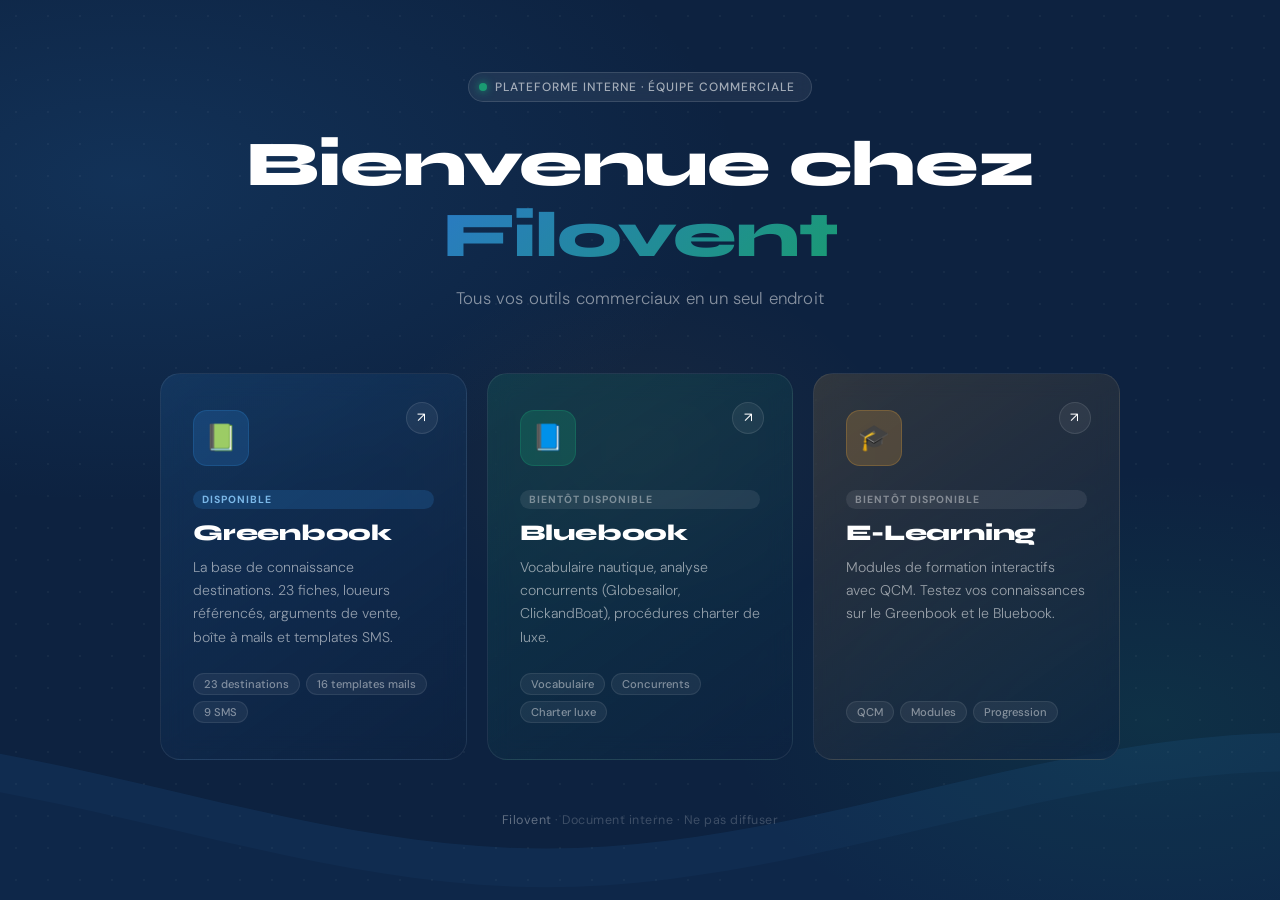
==== commit 258396e8: "Add files via upload" ====
--- a/index.html
+++ b/index.html
@@ -3,7130 +3,459 @@
 <head>
     <meta charset="UTF-8">
     <meta name="viewport" content="width=device-width, initial-scale=1.0">
-    <title>Filovent — GreenBook</title>
+    <title>Filovent — Plateforme Commerciale</title>
     <link rel="icon" href="data:image/svg+xml,<svg xmlns='http://www.w3.org/2000/svg' viewBox='0 0 100 100'><text y='.9em' font-size='90'>⛵</text></svg>">
-    <link href="https://cdn.jsdelivr.net/npm/bootstrap@5.3.0/dist/css/bootstrap.min.css" rel="stylesheet">
-    <link rel="stylesheet" href="https://cdn.jsdelivr.net/npm/bootstrap-icons@1.11.0/font/bootstrap-icons.css">
-    <link href="https://fonts.googleapis.com/css2?family=Inter:wght@300;400;500;600;700&family=Syne:wght@700;800&display=swap" rel="stylesheet">
-    <script src="https://cdn.jsdelivr.net/npm/fuse.js@7.0.0/dist/fuse.min.js"></script>
+    <link rel="preconnect" href="https://fonts.googleapis.com">
+    <link href="https://fonts.googleapis.com/css2?family=Syne:wght@400;600;700;800&family=DM+Sans:wght@300;400;500&display=swap" rel="stylesheet">
     <style>
+        *, *::before, *::after { box-sizing: border-box; margin: 0; padding: 0; }
+
         :root {
-            --sidebar-width: 290px;
-            --navy: #0d2240;
-            --ocean: #1a4a7a;
-            --sky: #e8f2fc;
-            --sand: #f7f4ee;
-            --wave: #2a7ac4;
-            --coral: #d94f3d;
+            --navy:    #0d2240;
+            --wave:    #2a7ac4;
             --seafoam: #1a9b72;
-            --gold: #c9913a;
-            --bg: #f4f6f9;
-            --card: #ffffff;
-            --border: #e2e6ed;
-            --text: #1a2233;
-            --text-2: #4a5568;
-            --text-3: #8898aa;
-            --sidebar-bg: #0d2240;
-            --sidebar-border: rgba(255,255,255,0.09);
-        }
-
-        * { box-sizing: border-box; margin: 0; padding: 0; }
-        body {
-            display: flex; min-height: 100vh;
-            background: var(--bg);
-            font-family: 'Inter', system-ui, sans-serif;
-            color: var(--text);
-        }
-
-        ::-webkit-scrollbar { width: 5px; height: 5px; }
-        ::-webkit-scrollbar-track { background: transparent; }
-        ::-webkit-scrollbar-thumb { background: rgba(0,0,0,0.12); border-radius: 4px; }
-
-        /* ─── SIDEBAR ─────────────────────────────── */
-        #sidebar {
-            width: var(--sidebar-width);
-            background: var(--sidebar-bg);
-            display: flex; flex-direction: column;
-            position: fixed; height: 100vh; z-index: 1000;
-            box-shadow: 3px 0 20px rgba(13,34,64,0.18);
-        }
-
-        .sidebar-header {
-            padding: 22px 18px 16px;
-            border-bottom: 1px solid var(--sidebar-border);
-        }
-        .sidebar-header .tagline {
-            font-size: 0.68rem; letter-spacing: 0.12em; text-transform: uppercase;
-            color: rgba(255,255,255,0.38); margin-top: 8px; font-weight: 500;
-            display: flex; align-items: center; gap: 6px;
-        }
-        .sidebar-header .tagline::before {
-            content: "⚓"; font-size: 0.7rem;
-        }
-        .sidebar-body { overflow-y: auto; flex-grow: 1; padding: 6px 0 20px; }
-
-        .search-box { position: relative; padding: 10px 14px 0; }
-        .search-box i { position: absolute; left: 26px; top: 21px; color: rgba(255,255,255,0.3); font-size: 0.8rem; }
-        .search-box input {
-            width: 100%; padding: 8px 54px 8px 32px;
-            border-radius: 8px; border: 1px solid rgba(255,255,255,0.1);
-            background: rgba(255,255,255,0.07); color: white;
-            font-size: 0.83rem; outline: none; transition: 0.2s;
-            font-family: 'Inter', sans-serif;
-        }
-        .search-box input::placeholder { color: rgba(255,255,255,0.3); }
-        .search-box input:focus { border-color: rgba(255,255,255,0.25); background: rgba(255,255,255,0.1); }
-        .search-kbd {
-            position: absolute; right: 22px; top: 18px;
-            background: rgba(255,255,255,0.1); color: rgba(255,255,255,0.4);
-            font-size: 0.6rem; font-family: 'Inter', sans-serif; font-weight: 600;
-            padding: 2px 5px; border-radius: 4px; border: 1px solid rgba(255,255,255,0.15);
-            letter-spacing: 0.02em; pointer-events: none; transition: opacity 0.15s;
-        }
-
-        .accordion-button {
-            font-weight: 600; color: rgba(255,255,255,0.75) !important;
-            padding: 9px 16px;
-            background: transparent !important; box-shadow: none !important;
-            font-size: 0.8rem; font-family: 'Inter', sans-serif;
-            letter-spacing: 0.01em;
-            transition: color 0.15s, background 0.15s;
-        }
-        .accordion-button:hover { color: white !important; background: rgba(255,255,255,0.04) !important; }
-        .accordion-button::after { filter: brightness(0) invert(1); opacity: 0.3; width: 12px; height: 12px; background-size: 12px; transition: opacity 0.15s; }
-        .accordion-button:not(.collapsed) { color: white !important; background: rgba(255,255,255,0.06) !important; }
-        .accordion-button:not(.collapsed)::after { opacity: 0.6; }
-        .accordion-item { border: none; border-bottom: 1px solid var(--sidebar-border); background: transparent; }
-        .accordion-body { padding: 2px 0 8px; }
-
-        /* Separateur de section accordéon */
-        .acc-section-label {
-            font-size: 0.62rem; letter-spacing: 0.1em; text-transform: uppercase;
-            color: rgba(255,255,255,0.22); font-weight: 700;
-            padding: 12px 16px 4px;
-        }
-
-        .dest-link {
-            display: block; padding: 6px 16px 6px 32px;
-            color: rgba(255,255,255,0.48); text-decoration: none;
-            font-size: 0.8rem; transition: all 0.15s; position: relative;
-            border-radius: 0 6px 6px 0;
-            margin-right: 8px;
-        }
-        .dest-link:hover { color: rgba(255,255,255,0.92); background: rgba(255,255,255,0.06); }
-        .dest-link.active {
-            color: white; font-weight: 600;
-            background: rgba(42,122,196,0.32);
-        }
-        .dest-link.active::before {
-            content: ''; position: absolute; left: 0; top: 0;
-            height: 100%; width: 3px; background: var(--wave);
-        }
-
-        /* Sidebar tools section */
-        .sidebar-tools {
-            padding: 12px 14px 8px;
-            border-top: 1px solid var(--sidebar-border);
-        }
-        .sidebar-tools .tools-label {
-            font-size: 0.65rem; letter-spacing: 0.1em; text-transform: uppercase;
-            color: rgba(255,255,255,0.28); font-weight: 600; margin-bottom: 6px;
-            padding-left: 4px;
-        }
-        .tool-link {
-            display: flex; align-items: center; gap: 9px;
-            padding: 9px 12px; border-radius: 8px;
-            color: rgba(255,255,255,0.6) !important; text-decoration: none;
-            font-size: 0.82rem; font-weight: 500; transition: 0.16s;
-            margin-bottom: 3px;
-        }
-        .tool-link:hover { background: rgba(255,255,255,0.07); color: white !important; }
-        .tool-link.active { background: rgba(42,122,196,0.35); color: white !important; }
-        .tool-link i { font-size: 0.9rem; width: 16px; text-align: center; }
-
-        .sms-body { font-size: 0.88rem; line-height: 1.65; }
-        .sms-textarea { min-height: 90px !important; }
-        .sms-char-counter {
-            font-size: 0.7rem; color: var(--text-3); text-align: right;
-            margin-bottom: 4px; font-family: 'Inter', monospace;
-        }
-        .sms-char-counter.warn { color: var(--gold); font-weight: 600; }
-        .sms-char-counter.over { color: var(--coral); font-weight: 700; }
-        .sms-edit-counter {
-            font-size: 0.7rem; text-align: right; margin-top: 4px;
-            font-family: 'Inter', monospace; color: var(--text-3);
-        }
-        .sms-edit-counter.warn { color: var(--gold); font-weight: 600; }
-        .sms-edit-counter.over { color: var(--coral); font-weight: 700; }
-
-        /* ─── PROFIL COMMERCIAL ─── */
-        .profil-banner {
-            display: flex; align-items: center; gap: 14px; flex-wrap: wrap;
-            background: linear-gradient(135deg, #f0f6ff 0%, #e8f4ee 100%);
-            border: 1px solid #c8dff5;
-            border-radius: 12px; padding: 14px 18px; margin-bottom: 24px;
-        }
-        .profil-banner .profil-icon {
-            width: 38px; height: 38px; border-radius: 50%;
-            background: var(--navy); color: white;
-            display: flex; align-items: center; justify-content: center;
-            font-size: 1rem; flex-shrink: 0;
-        }
-        .profil-banner .profil-label {
-            font-size: 0.72rem; font-weight: 700; letter-spacing: 0.08em;
-            text-transform: uppercase; color: var(--wave); margin-bottom: 2px;
-        }
-        .profil-banner .profil-desc {
-            font-size: 0.8rem; color: var(--text-2);
-        }
-        .profil-fields { display: flex; gap: 10px; align-items: center; flex-wrap: wrap; margin-left: auto; }
-        .profil-field-wrap { display: flex; flex-direction: column; gap: 2px; }
-        .profil-field-wrap label { font-size: 0.68rem; color: var(--text-3); font-weight: 600; text-transform: uppercase; letter-spacing: 0.06em; }
-        .profil-input {
-            padding: 7px 12px; border-radius: 8px;
-            border: 1px solid var(--border); background: white;
-            font-size: 0.84rem; font-family: 'Inter', sans-serif;
-            color: var(--text); outline: none; transition: 0.2s;
-            min-width: 140px;
-        }
-        .profil-input:focus { border-color: var(--wave); box-shadow: 0 0 0 3px rgba(42,122,196,0.1); }
-        .profil-save-btn {
-            padding: 8px 16px; border-radius: 8px;
-            background: var(--navy); color: white; border: none;
-            font-size: 0.82rem; font-weight: 600; font-family: 'Inter', sans-serif;
-            cursor: pointer; transition: 0.15s; white-space: nowrap;
-        }
-        .profil-save-btn:hover { background: var(--wave); }
-        .profil-saved-badge {
-            font-size: 0.75rem; color: var(--seafoam); font-weight: 600;
-            display: none; align-items: center; gap: 4px;
-        }
-
-        /* ─── FIN CSS SMS ─── */
-        #main-content { margin-left: var(--sidebar-width); flex-grow: 1; padding: 36px 48px; }
-
-        .destination-content { display: none; animation: fadeIn 0.25s ease; }
-        .destination-content.active { display: block; }
-        @keyframes fadeIn { from { opacity: 0; transform: translateY(8px); } to { opacity: 1; transform: translateY(0); } }
-
-        /* ─── DEST HEADER ──────────────────────────── */
-        .dest-header {
-            margin-bottom: 28px; padding-bottom: 22px;
-            border-bottom: 2px solid var(--border);
-            display: flex; justify-content: space-between; align-items: flex-start; flex-wrap: wrap; gap: 12px;
-        }
-        .dest-title {
-            font-family: 'Syne', sans-serif;
-            font-weight: 800; color: var(--navy);
-            font-size: 1.85rem; line-height: 1.15;
-        }
-        .dest-title .sub { font-family: 'Inter', sans-serif; font-weight: 300; color: var(--text-3); font-size: 1rem; margin-left: 4px; }
-        .tag-badge {
-            font-size: 0.73rem; padding: 4px 11px; border-radius: 20px;
-            font-weight: 600; margin-right: 6px; margin-bottom: 6px;
-            display: inline-block; font-family: 'Inter', sans-serif; letter-spacing: 0.01em;
-        }
-
-        /* Bootstrap badge overrides for light theme */
-        .badge.bg-danger    { background: #fde8e8 !important; color: #c0392b !important; }
-        .badge.bg-success   { background: #e3f6ef !important; color: #1a7a53 !important; }
-        .badge.bg-primary   { background: #e3eeff !important; color: #1a4a9a !important; }
-        .badge.bg-info      { background: #e3f5fb !important; color: #117a95 !important; }
-        .badge.bg-secondary { background: #eef0f3 !important; color: #5a6478 !important; }
-        .badge.text-bg-warning { background: #fef3cd !important; color: #9a6700 !important; }
-
-        /* ─── TABS ─────────────────────────────────── */
-        .nav-tabs {
-            border-bottom: 2px solid var(--border);
-            margin-bottom: 22px; gap: 2px; flex-wrap: wrap;
-        }
-        .nav-tabs .nav-link {
-            border: none; color: var(--text-2);
-            font-weight: 500; font-size: 0.84rem;
-            padding: 9px 16px; border-radius: 8px 8px 0 0;
-            transition: 0.15s; background: transparent;
-            font-family: 'Inter', sans-serif;
-        }
-        .nav-tabs .nav-link:hover { color: var(--navy); background: var(--sky); }
-        .nav-tabs .nav-link.active {
-            color: var(--ocean); font-weight: 600;
-            border-bottom: 2px solid var(--wave);
-            background: var(--sky); margin-bottom: -2px;
-        }
-        .nav-tabs .nav-link.text-primary { color: var(--wave) !important; }
-        .nav-tabs .nav-link.text-primary.active { border-bottom-color: var(--wave) !important; }
-
-        /* ─── CONTENT BOX ──────────────────────────── */
-        .tab-content-box {
-            background: var(--card); border-radius: 14px; padding: 30px 35px;
-            min-height: 460px; border: 1px solid var(--border);
-            box-shadow: 0 2px 12px rgba(13,34,64,0.05);
-        }
-
-        /* ─── INFO BLOCKS ──────────────────────────── */
-        .info-block {
-            border-left: 3px solid var(--wave);
-            background: #eef5fd; padding: 16px 18px;
-            border-radius: 0 10px 10px 0; margin-bottom: 16px;
-        }
-        .alert-block {
-            border-left: 3px solid var(--coral);
-            background: #fdf0ee; padding: 16px 18px;
-            border-radius: 0 10px 10px 0; margin-bottom: 16px;
-        }
-        .price-block {
-            border-left: 3px solid var(--seafoam);
-            background: #e8f7f1; padding: 16px 18px;
-            border-radius: 0 10px 10px 0; margin-bottom: 16px;
-        }
-        .gold-block {
-            border-left: 3px solid var(--gold);
-            background: #fdf6ec; padding: 16px 18px;
-            border-radius: 0 10px 10px 0; margin-bottom: 16px;
-        }
-
-        /* ─── SECTION TITLE ────────────────────────── */
-        .section-title {
-            font-size: 0.95rem; font-weight: 700;
-            color: var(--navy); margin-bottom: 14px; margin-top: 28px;
-            display: flex; align-items: center; gap: 8px;
-        }
-        .section-title:first-child { margin-top: 0; }
-        .section-title i.text-primary { color: var(--wave) !important; }
-        .section-title i.text-warning { color: var(--gold) !important; }
-
-        p, ul, li { color: var(--text-2); font-size: 0.9rem; line-height: 1.7; }
-        p b, li b, .info-block b, .alert-block b { color: var(--text); }
-        h6.fw-bold { color: var(--navy) !important; }
-        .small { font-size: 0.85rem !important; }
-
-        .p-3.border.rounded, .p-3.border.rounded.h-100 {
-            background: var(--sand) !important;
-            border-color: var(--border) !important;
-            border-radius: 10px !important;
-        }
-        .bg-light { background: var(--sand) !important; }
-
-        /* ─── COPY BUTTON ──────────────────────────── */
-        .copy-btn {
-            font-size: 0.78rem; font-weight: 500; cursor: pointer; transition: 0.18s;
-            border-radius: 7px; color: var(--wave) !important;
-            border-color: #c3d9f0 !important; background: #eef5fd !important;
-        }
-        .copy-btn:hover { background: #ddeeff !important; border-color: var(--wave) !important; }
-
-        /* ─── MAP ──────────────────────────────────── */
-        .map-container {
-            width: 100%; height: 480px;
-            border-radius: 12px; overflow: hidden;
-            border: 1px solid var(--border); margin-bottom: 16px;
-            background: var(--sky);
-        }
-        .map-container iframe { width: 100%; height: 100%; border: none; display: block; }
-
-        /* Nav pills */
-        .nav-pills { gap: 6px; }
-        .nav-pills .nav-link {
-            color: var(--text-2); background: white;
-            border: 1px solid var(--border); font-size: 0.81rem; font-weight: 500;
-            padding: 6px 14px; border-radius: 20px;
-        }
-        .nav-pills .nav-link.active {
-            background: var(--navy) !important; color: white; border-color: var(--navy);
-        }
-        .nav-pills .nav-link.btn-sm { font-size: 0.81rem; }
-
-        /* ─── NAUTICAL DECORATIVE ELEMENTS ─────────── */
-        .nautical-divider {
-            display: flex; align-items: center; gap: 12px;
-            color: var(--text-3); font-size: 0.75rem; margin: 24px 0 20px;
-        }
-        .nautical-divider::before, .nautical-divider::after {
-            content: ''; flex: 1; height: 1px; background: var(--border);
-        }
-
-        /* ─── TOOL PAGE ─────────────────────────────── */
-        .tool-page-header {
-            margin-bottom: 30px; padding-bottom: 22px;
-            border-bottom: 2px solid var(--border);
-        }
-        .tool-page-header h1 {
-            font-family: 'Syne', sans-serif; font-weight: 800;
-            font-size: 1.85rem; color: var(--navy);
-        }
-        .tool-page-header p { color: var(--text-2); margin-top: 6px; font-size: 0.9rem; }
-
-        /* ─── MAILBOX ─────────────────────────────── */
-        .mail-category-tabs { display: flex; flex-wrap: wrap; gap: 7px; margin-bottom: 24px; }
-        .mail-cat-btn {
-            font-size: 0.8rem; padding: 7px 16px; border-radius: 20px;
-            border: 1px solid var(--border); background: white;
-            color: var(--text-2); cursor: pointer; transition: all 0.18s;
-            font-family: 'Inter', sans-serif; font-weight: 500;
-        }
-        .mail-cat-btn:hover { border-color: var(--wave); color: var(--wave); }
-        .mail-cat-btn.active { background: var(--navy); color: white; border-color: var(--navy); }
-
-        .mail-grid { display: grid; grid-template-columns: 1fr 1fr; gap: 18px; }
-        @media (max-width: 1200px) { .mail-grid { grid-template-columns: 1fr; } }
-
-        .mail-card {
-            background: var(--card); border: 1px solid var(--border);
-            border-radius: 13px; padding: 22px; transition: all 0.18s;
-            display: flex; flex-direction: column;
-            box-shadow: 0 1px 6px rgba(13,34,64,0.05);
-        }
-        .mail-card:hover { border-color: #b8d0ea; box-shadow: 0 4px 16px rgba(13,34,64,0.09); }
-
-        .mail-card-title { font-weight: 700; font-size: 0.92rem; color: var(--navy); margin-bottom: 3px; }
-        .mail-card-situation { font-size: 0.74rem; color: var(--text-3); margin-bottom: 14px; }
-
-        .mail-meta { display: flex; flex-wrap: wrap; gap: 6px; margin-bottom: 12px; }
-        .mail-tag {
-            font-size: 0.7rem; padding: 2px 9px; border-radius: 12px;
-            font-weight: 600; border: 1px solid var(--border);
-            background: var(--sand); color: var(--text-2);
-        }
-        .mail-tag.dest { background: #e3eeff; color: #1a4a9a; border-color: #c3d0ee; }
-        .mail-tag.situation { background: #e3f6ef; color: #1a7a53; border-color: #b8e0d0; }
-        .mail-tag.type { background: #fef3cd; color: #9a6700; border-color: #eedea0; }
-
-        .mail-subject {
-            font-size: 0.8rem; font-weight: 600; color: var(--navy);
-            background: var(--sky); border: 1px solid #c3d9f0;
-            border-radius: 7px; padding: 7px 12px; margin-bottom: 10px;
-        }
-        .mail-subject span { color: var(--text-3); font-weight: 400; margin-right: 6px; }
-
-        .mail-body {
-            background: var(--sand); border: 1px solid var(--border);
-            border-radius: 9px; padding: 14px 16px;
-            font-size: 0.83rem; line-height: 1.75; color: var(--text-2);
-            flex-grow: 1; white-space: pre-wrap; margin-bottom: 14px;
-            max-height: 260px; overflow-y: auto;
-            font-family: 'Inter', sans-serif;
-        }
-        .mail-body .placeholder { color: var(--wave); font-weight: 600; }
-
-        .mail-footer { display: flex; gap: 8px; align-items: center; flex-wrap: wrap; }
-        .mail-copy-btn {
-            font-size: 0.78rem; padding: 6px 14px; border-radius: 8px;
-            border: 1px solid var(--border); background: white;
-            color: var(--text-2); cursor: pointer; transition: all 0.18s;
-            font-family: 'Inter', sans-serif; display: flex; align-items: center; gap: 6px;
-            font-weight: 500;
-        }
-        .mail-copy-btn:hover { background: var(--sky); border-color: var(--wave); color: var(--wave); }
-        .mail-copy-btn.copied { background: #e3f6ef; color: var(--seafoam); border-color: var(--seafoam); }
-        .mail-copy-btn.primary { background: var(--navy); color: white; border-color: var(--navy); }
-        .mail-copy-btn.primary:hover { background: var(--ocean); }
-
-        .mail-tip {
-            font-size: 0.73rem; color: var(--text-3);
-            padding: 6px 10px; background: var(--sand); border-radius: 6px;
-            border: 1px solid var(--border); font-style: italic;
-        }
-
-        /* ══ MAIL EDIT SYSTEM ══ */
-        .mail-card-header { display:flex; justify-content:space-between; align-items:flex-start; gap:12px; margin-bottom:4px; }
-        .mail-edit-btn {
-            flex-shrink:0; padding:5px 12px; background:var(--sky); border:1.5px solid var(--border);
-            border-radius:20px; cursor:pointer; font-size:0.75rem; font-family:'Inter',sans-serif;
-            color:var(--navy); transition:.15s; white-space:nowrap; font-weight:500;
-        }
-        .mail-edit-btn:hover { background:var(--wave); color:white; border-color:var(--wave); }
-        .mail-edit-btn.active { background:var(--ocean); color:white; border-color:var(--ocean); }
-        .mail-subject-row {
-            display:flex; gap:8px; align-items:baseline;
-            font-size:0.83rem; margin-bottom:12px;
-            padding:8px 12px; background:var(--sky); border-radius:7px; border:1px solid var(--border);
-        }
-        .mail-subj-label { font-weight:700; color:var(--navy); white-space:nowrap; font-size:0.78rem; }
-        .mail-footer-row { display:flex; justify-content:space-between; align-items:center; margin-top:14px; }
-        .mail-actions { display:flex; gap:8px; flex-wrap:wrap; }
-        .mail-btn-fill {
-            padding:7px 14px; background:var(--sky); color:var(--navy); border:1px solid var(--border);
-            border-radius:8px; cursor:pointer; font-size:0.82rem; font-family:'Inter',sans-serif;
-            transition:.15s; font-weight:500;
-        }
-        .mail-btn-fill:hover { background:var(--wave); color:white; border-color:var(--wave); }
-        .mail-btn-reset {
-            padding:5px 10px; background:none; border:none; cursor:pointer;
-            color:var(--text-3); font-size:0.85rem; border-radius:6px; transition:.15s;
-        }
-        .mail-btn-reset:hover { color:#e55; background:#fff0f0; }
-        /* Edit panel */
-        .mail-edit-zone {
-            display:none; border-top:2px dashed var(--border);
-            padding-top:16px; margin-top:12px;
-        }
-        .mail-edit-zone.open { display:block; }
-        .mail-edit-hint {
-            font-size:0.78rem; color:var(--ocean); background:#eef5fd; border-radius:8px;
-            padding:9px 14px; margin-bottom:14px; border:1px solid #c7dff5;
-        }
-        .mail-edit-hint code { background:#dbeafe; padding:1px 5px; border-radius:4px; font-size:.82em; }
-        .mail-edit-label { display:block; font-size:0.77rem; font-weight:700; color:var(--navy); margin-bottom:5px; }
-        .mail-edit-input {
-            width:100%; padding:9px 12px; border:1.5px solid var(--border); border-radius:8px;
-            font-family:'Inter',sans-serif; font-size:0.85rem; color:var(--text); outline:none;
-            transition:border-color .2s; box-sizing:border-box; background:white;
-        }
-        .mail-edit-input:focus { border-color:var(--wave); }
-        .mail-edit-textarea {
-            width:100%; min-height:220px; padding:12px 14px; border:1.5px solid var(--border); border-radius:8px;
-            font-family:'Inter',sans-serif; font-size:0.84rem; line-height:1.75; color:var(--text);
-            resize:vertical; outline:none; transition:border-color .2s; box-sizing:border-box; background:white;
-            margin-top:10px;
-        }
-        .mail-edit-textarea:focus { border-color:var(--wave); }
-        .mail-edit-actions { display:flex; gap:8px; margin-top:12px; align-items:center; flex-wrap:wrap; }
-        .mail-btn-save {
-            padding:8px 18px; background:var(--wave); color:white; border:none;
-            border-radius:8px; cursor:pointer; font-size:0.84rem; font-family:'Inter',sans-serif;
-            font-weight:600; transition:.15s;
-        }
-        .mail-btn-save:hover { background:var(--ocean); }
-        .mail-btn-cancel {
-            padding:8px 14px; background:white; color:var(--text-2); border:1px solid var(--border);
-            border-radius:8px; cursor:pointer; font-size:0.84rem; font-family:'Inter',sans-serif; transition:.15s;
-        }
-        .mail-btn-cancel:hover { background:var(--sky); }
-        .mail-btn-restore {
-            margin-left:auto; padding:6px 12px; background:none; border:1px solid #fca5a5;
-            color:#dc2626; border-radius:7px; cursor:pointer; font-size:0.77rem;
-            font-family:'Inter',sans-serif; transition:.15s;
-        }
-        .mail-btn-restore:hover { background:#fff0f0; }
-        .mail-card.is-modified .mail-card-title::after { content:" ✏"; font-size:.75em; opacity:.55; }
-        /* Fill modal */
-        .fill-overlay {
-            display:none; position:fixed; inset:0; background:rgba(0,0,0,.45);
-            z-index:9999; align-items:center; justify-content:center;
-        }
-        .fill-overlay.open { display:flex; }
-        .fill-modal {
-            background:white; border-radius:16px; padding:32px; max-width:500px; width:92%;
-            max-height:85vh; overflow-y:auto; box-shadow:0 20px 60px rgba(0,0,0,.25);
-        }
-        .fill-modal h5 { margin:0 0 6px; font-family:'Syne',sans-serif; color:var(--navy); font-size:1.1rem; }
-        .fill-modal p { font-size:.83rem; color:var(--text-2); margin:0 0 20px; }
-        .fill-field { margin-bottom:13px; }
-        .fill-field label { display:block; font-size:.79rem; font-weight:700; color:var(--navy); margin-bottom:4px; }
-        .fill-field input {
-            width:100%; padding:9px 12px; border:1.5px solid var(--border); border-radius:8px;
-            font-family:'Inter',sans-serif; font-size:.88rem; outline:none; transition:border-color .2s;
-            box-sizing:border-box;
-        }
-        .fill-field input:focus { border-color:var(--wave); }
-        .fill-modal-footer { display:flex; gap:10px; margin-top:20px; }
-        /* Notes panel */
-        .notes-panel { margin-top:36px; border-top:2px dashed var(--border); padding-top:22px; }
-        .notes-panel-header { display:flex; align-items:center; justify-content:space-between; cursor:pointer; user-select:none; margin-bottom:0; }
-        .notes-panel-title { font-size:.92rem; font-weight:700; color:var(--navy); display:flex; align-items:center; gap:8px; }
-        .notes-dot { width:8px; height:8px; border-radius:50%; background:var(--seafoam); display:none; }
-        .notes-dot.on { display:block; }
-        .notes-toggle { font-size:.78rem; padding:4px 13px; background:white; border:1px solid var(--border); border-radius:20px; cursor:pointer; color:var(--text-2); font-family:'Inter',sans-serif; transition:.15s; }
-        .notes-toggle:hover { background:var(--sky); }
-        .notes-body { display:none; margin-top:14px; }
-        .notes-body.open { display:block; }
-        .notes-ta { width:100%; min-height:160px; padding:14px; border:1.5px solid var(--border); border-radius:10px; font-family:'Inter',sans-serif; font-size:.875rem; line-height:1.75; color:var(--text); background:#fafbfc; resize:vertical; outline:none; transition:border-color .2s; box-sizing:border-box; }
-        .notes-ta:focus { border-color:var(--wave); background:white; }
-        .notes-ta::placeholder { color:#bbc; font-style:italic; }
-        .notes-foot { display:flex; justify-content:space-between; align-items:center; margin-top:7px; }
-        .notes-status { font-size:.74rem; color:var(--seafoam); font-style:italic; min-height:1em; }
-        .notes-btn-clear { font-size:.73rem; color:var(--text-3); background:none; border:none; cursor:pointer; font-family:'Inter',sans-serif; transition:color .15s; }
-        .notes-btn-clear:hover { color:#e55; }
-
-        /* ── HOME PAGE ─────────────────────────── */
-        .home-card {
-            background: white;
-            border: 1px solid var(--border);
-            border-radius: 14px;
-            padding: 18px 20px;
-            cursor: pointer;
-            transition: all 0.18s ease;
-            position: relative;
-            overflow: hidden;
-        }
-        .home-card::before {
+            --coral:   #d94f3d;
+            --gold:    #c9913a;
+            --sand:    #f7f4ee;
+            --light:   #f0f4f9;
+        }
+
+        html, body {
+            height: 100%;
+            font-family: 'DM Sans', sans-serif;
+            background: var(--navy);
+            color: white;
+            overflow-x: hidden;
+        }
+
+        /* ── BACKGROUND ── */
+        .bg {
+            position: fixed;
+            inset: 0;
+            background: var(--navy);
+            z-index: 0;
+        }
+
+        .bg::before {
             content: '';
             position: absolute;
-            top: 0; left: 0;
-            width: 3px; height: 100%;
-            background: var(--wave);
+            inset: 0;
+            background: 
+                radial-gradient(ellipse 80% 60% at 10% 20%, rgba(42,122,196,0.18) 0%, transparent 60%),
+                radial-gradient(ellipse 60% 50% at 90% 80%, rgba(26,155,114,0.12) 0%, transparent 55%),
+                radial-gradient(ellipse 40% 40% at 50% 50%, rgba(201,145,58,0.06) 0%, transparent 50%);
+        }
+
+        /* Vagues SVG animées */
+        .waves {
+            position: fixed;
+            bottom: 0;
+            left: 0;
+            width: 100%;
+            height: 180px;
+            z-index: 0;
+            opacity: 0.12;
+        }
+
+        .wave {
+            animation: waveMove 8s ease-in-out infinite alternate;
+        }
+        .wave:nth-child(2) { animation-delay: -2s; animation-duration: 11s; opacity: 0.7; }
+        .wave:nth-child(3) { animation-delay: -4s; animation-duration: 14s; opacity: 0.5; }
+
+        @keyframes waveMove {
+            0%   { transform: translateX(0); }
+            100% { transform: translateX(-60px); }
+        }
+
+        /* Grille de points décorative */
+        .dots {
+            position: fixed;
+            inset: 0;
+            z-index: 0;
+            background-image: radial-gradient(circle, rgba(255,255,255,0.04) 1px, transparent 1px);
+            background-size: 32px 32px;
+            pointer-events: none;
+        }
+
+        /* ── LAYOUT ── */
+        .page {
+            position: relative;
+            z-index: 1;
+            min-height: 100vh;
+            display: flex;
+            flex-direction: column;
+            align-items: center;
+            justify-content: center;
+            padding: 48px 24px;
+            gap: 0;
+        }
+
+        /* ── HEADER ── */
+        header {
+            text-align: center;
+            margin-bottom: 64px;
+            animation: fadeDown 0.8s ease both;
+        }
+
+        .logo-pill {
+            display: inline-flex;
+            align-items: center;
+            gap: 8px;
+            background: rgba(255,255,255,0.07);
+            border: 1px solid rgba(255,255,255,0.12);
+            border-radius: 100px;
+            padding: 6px 16px 6px 10px;
+            margin-bottom: 28px;
+            backdrop-filter: blur(8px);
+        }
+
+        .logo-pill-dot {
+            width: 8px; height: 8px;
+            border-radius: 50%;
+            background: var(--seafoam);
+            box-shadow: 0 0 8px var(--seafoam);
+            animation: pulse 2s ease infinite;
+        }
+
+        @keyframes pulse {
+            0%, 100% { opacity: 1; transform: scale(1); }
+            50% { opacity: 0.6; transform: scale(0.85); }
+        }
+
+        .logo-pill span {
+            font-family: 'DM Sans', sans-serif;
+            font-size: 0.75rem;
+            font-weight: 500;
+            letter-spacing: 0.08em;
+            text-transform: uppercase;
+            color: rgba(255,255,255,0.6);
+        }
+
+        h1 {
+            font-family: 'Syne', sans-serif;
+            font-size: clamp(2.4rem, 5vw, 4rem);
+            font-weight: 800;
+            line-height: 1.1;
+            letter-spacing: -0.02em;
+            margin-bottom: 16px;
+        }
+
+        h1 .accent {
+            background: linear-gradient(135deg, var(--wave), var(--seafoam));
+            -webkit-background-clip: text;
+            -webkit-text-fill-color: transparent;
+            background-clip: text;
+        }
+
+        .subtitle {
+            font-size: 1.05rem;
+            font-weight: 300;
+            color: rgba(255,255,255,0.5);
+            letter-spacing: 0.01em;
+        }
+
+        /* ── CARDS GRID ── */
+        .cards {
+            display: grid;
+            grid-template-columns: repeat(3, 1fr);
+            gap: 20px;
+            width: 100%;
+            max-width: 960px;
+            animation: fadeUp 0.9s ease 0.2s both;
+        }
+
+        .card {
+            position: relative;
+            border-radius: 20px;
+            padding: 36px 32px;
+            cursor: pointer;
+            text-decoration: none;
+            color: white;
+            overflow: hidden;
+            border: 1px solid rgba(255,255,255,0.08);
+            transition: transform 0.35s cubic-bezier(.22,.68,0,1.2), box-shadow 0.35s ease;
+            backdrop-filter: blur(12px);
+            display: flex;
+            flex-direction: column;
+            gap: 0;
+        }
+
+        .card::before {
+            content: '';
+            position: absolute;
+            inset: 0;
+            border-radius: 20px;
             opacity: 0;
-            transition: opacity 0.18s;
-        }
-        .home-card:hover {
-            border-color: var(--wave);
-            box-shadow: 0 4px 20px rgba(42,122,196,0.12);
-            transform: translateY(-2px);
-        }
-        .home-card:hover::before { opacity: 1; }
-        .home-card-icon { font-size: 1.6rem; margin-bottom: 8px; line-height: 1; }
-        .home-card-name {
+            transition: opacity 0.35s ease;
+        }
+
+        .card:hover {
+            transform: translateY(-8px) scale(1.01);
+        }
+
+        .card:hover::before { opacity: 1; }
+
+        /* Card Greenbook */
+        .card-green {
+            background: linear-gradient(145deg, rgba(42,122,196,0.18), rgba(13,34,64,0.6));
+        }
+        .card-green::before {
+            background: linear-gradient(145deg, rgba(42,122,196,0.28), rgba(13,34,64,0.7));
+            box-shadow: 0 24px 60px rgba(42,122,196,0.3);
+        }
+        .card-green:hover {
+            box-shadow: 0 24px 60px rgba(42,122,196,0.3);
+            border-color: rgba(42,122,196,0.4);
+        }
+
+        /* Card Bluebook */
+        .card-blue {
+            background: linear-gradient(145deg, rgba(26,155,114,0.18), rgba(13,34,64,0.6));
+        }
+        .card-blue::before {
+            background: linear-gradient(145deg, rgba(26,155,114,0.28), rgba(13,34,64,0.7));
+        }
+        .card-blue:hover {
+            box-shadow: 0 24px 60px rgba(26,155,114,0.3);
+            border-color: rgba(26,155,114,0.4);
+        }
+
+        /* Card E-learning */
+        .card-gold {
+            background: linear-gradient(145deg, rgba(201,145,58,0.18), rgba(13,34,64,0.6));
+        }
+        .card-gold::before {
+            background: linear-gradient(145deg, rgba(201,145,58,0.28), rgba(13,34,64,0.7));
+        }
+        .card-gold:hover {
+            box-shadow: 0 24px 60px rgba(201,145,58,0.28);
+            border-color: rgba(201,145,58,0.4);
+        }
+
+        /* Icône */
+        .card-icon {
+            width: 56px; height: 56px;
+            border-radius: 14px;
+            display: flex; align-items: center; justify-content: center;
+            font-size: 1.6rem;
+            margin-bottom: 24px;
+            position: relative;
+            z-index: 1;
+            flex-shrink: 0;
+        }
+        .card-green .card-icon  { background: rgba(42,122,196,0.25);  border: 1px solid rgba(42,122,196,0.3); }
+        .card-blue  .card-icon  { background: rgba(26,155,114,0.25);  border: 1px solid rgba(26,155,114,0.3); }
+        .card-gold  .card-icon  { background: rgba(201,145,58,0.25);  border: 1px solid rgba(201,145,58,0.3); }
+
+        .card-badge {
+            display: inline-block;
+            font-size: 0.65rem;
+            font-weight: 700;
+            letter-spacing: 0.1em;
+            text-transform: uppercase;
+            padding: 3px 9px;
+            border-radius: 100px;
+            margin-bottom: 10px;
+            position: relative;
+            z-index: 1;
+        }
+        .card-green .card-badge { background: rgba(42,122,196,0.25); color: #7bb8e8; }
+        .card-blue  .card-badge { background: rgba(26,155,114,0.25); color: #5ecba5; }
+        .card-gold  .card-badge { background: rgba(201,145,58,0.25); color: #e0b870; }
+
+        /* Bientôt dispo */
+        .card-badge.soon { background: rgba(255,255,255,0.08); color: rgba(255,255,255,0.4); }
+
+        .card-title {
             font-family: 'Syne', sans-serif;
-            font-weight: 800; font-size: 0.95rem;
-            color: var(--navy); margin-bottom: 4px;
-        }
-        .home-card-sub {
-            font-size: 0.75rem; color: var(--text-3);
-            margin-bottom: 10px; line-height: 1.4;
-        }
-        .home-card-tags { display: flex; flex-wrap: wrap; gap: 5px; }
-        .hct {
-            font-size: 0.65rem; font-weight: 700;
-            padding: 2px 8px; border-radius: 10px;
-            text-transform: uppercase; letter-spacing: 0.04em;
-        }
-        .hct-blue  { background: #e3eeff; color: #1a4a9a; }
-        .hct-green { background: #e3f6ef; color: #1a7a53; }
-        .hct-red   { background: #fdf0ee; color: #c0392b; }
-        .hct-gold  { background: #fef3cd; color: #9a6700; }
-        .hct-orange{ background: #fde8cc; color: #9a4700; }
+            font-size: 1.4rem;
+            font-weight: 800;
+            margin-bottom: 10px;
+            position: relative;
+            z-index: 1;
+            letter-spacing: -0.01em;
+        }
+
+        .card-desc {
+            font-size: 0.88rem;
+            font-weight: 300;
+            color: rgba(255,255,255,0.55);
+            line-height: 1.65;
+            position: relative;
+            z-index: 1;
+            flex: 1;
+        }
+
+        .card-pills {
+            display: flex;
+            flex-wrap: wrap;
+            gap: 6px;
+            margin-top: 24px;
+            position: relative;
+            z-index: 1;
+        }
+
+        .pill {
+            font-size: 0.7rem;
+            font-weight: 500;
+            padding: 3px 10px;
+            border-radius: 100px;
+            background: rgba(255,255,255,0.06);
+            color: rgba(255,255,255,0.45);
+            border: 1px solid rgba(255,255,255,0.08);
+        }
+
+        .card-arrow {
+            position: absolute;
+            top: 28px; right: 28px;
+            width: 32px; height: 32px;
+            border-radius: 50%;
+            background: rgba(255,255,255,0.06);
+            border: 1px solid rgba(255,255,255,0.1);
+            display: flex; align-items: center; justify-content: center;
+            font-size: 0.85rem;
+            transition: transform 0.3s ease, background 0.3s ease;
+            z-index: 2;
+        }
+        .card:hover .card-arrow {
+            transform: translate(3px, -3px);
+            background: rgba(255,255,255,0.12);
+        }
+
+        /* Card désactivée */
+        .card-disabled {
+            cursor: default;
+            pointer-events: none;
+            opacity: 0.5;
+        }
+        .card-disabled:hover { transform: none; box-shadow: none; }
+
+        /* ── FOOTER ── */
+        footer {
+            margin-top: 52px;
+            text-align: center;
+            font-size: 0.78rem;
+            color: rgba(255,255,255,0.2);
+            letter-spacing: 0.04em;
+            animation: fadeUp 1s ease 0.5s both;
+        }
+
+        footer span {
+            color: rgba(255,255,255,0.35);
+        }
+
+        /* ── ANIMATIONS ── */
+        @keyframes fadeDown {
+            from { opacity: 0; transform: translateY(-24px); }
+            to   { opacity: 1; transform: translateY(0); }
+        }
+
+        @keyframes fadeUp {
+            from { opacity: 0; transform: translateY(24px); }
+            to   { opacity: 1; transform: translateY(0); }
+        }
+
+        /* Card stagger */
+        .card:nth-child(1) { animation: fadeUp 0.7s ease 0.25s both; }
+        .card:nth-child(2) { animation: fadeUp 0.7s ease 0.38s both; }
+        .card:nth-child(3) { animation: fadeUp 0.7s ease 0.51s both; }
+
+        /* ── RESPONSIVE ── */
+        @media (max-width: 768px) {
+            .cards { grid-template-columns: 1fr; max-width: 400px; }
+            h1 { font-size: 2rem; }
+        }
     </style>
 </head>
 <body>
 
-<nav id="sidebar">
-    <div class="sidebar-header">
-        <div class="sidebar-header" style="text-align:center;">
-        <img src="https://www.filovent.com/front/assets/img/logo-brochure.png" alt="Filovent" style="max-width:148px;height:auto;filter:brightness(0) invert(1);">
-        <div class="tagline" style="justify-content:center;">Knowledge Base Vente</div>
-        <div class="search-box" style="position:relative;">
-            <i class="bi bi-search"></i>
-            <input type="text" id="searchInput" placeholder="Rechercher..." oninput="liveSearch(this.value)" autocomplete="off">
-            <span id="search-clear" onclick="clearSearch()" style="
-                display:none;position:absolute;right:22px;top:19px;
-                color:rgba(255,255,255,0.4);cursor:pointer;font-size:0.85rem;
-            ">✕</span>
-            <span id="search-kbd" class="search-kbd">⌃K</span>
-            <!-- Dropdown résultats -->
-            <div id="search-dropdown" style="
-                display:none;position:absolute;top:calc(100% + 4px);left:10px;right:10px;
-                background:#132f55;border:1px solid rgba(255,255,255,0.12);border-radius:10px;
-                box-shadow:0 8px 24px rgba(0,0,0,0.35);z-index:2000;
-                max-height:320px;overflow-y:auto;
-            "></div>
+<div class="bg"></div>
+<div class="dots"></div>
+
+<!-- Vagues SVG -->
+<svg class="waves" xmlns="http://www.w3.org/2000/svg" viewBox="0 24 150 28" preserveAspectRatio="none">
+    <defs>
+        <path id="wave" d="M-160 44c30 0 58-18 88-18s58 18 88 18 58-18 88-18 58 18 88 18 v44h-352z"/>
+    </defs>
+    <g>
+        <use class="wave" href="#wave" x="48" y="0" fill="rgba(42,122,196,1)"/>
+        <use class="wave" href="#wave" x="48" y="3" fill="rgba(42,122,196,0.7)"/>
+        <use class="wave" href="#wave" x="48" y="6" fill="rgba(13,34,64,0.9)"/>
+    </g>
+</svg>
+
+<div class="page">
+
+    <!-- HEADER -->
+    <header>
+        <div class="logo-pill">
+            <div class="logo-pill-dot"></div>
+            <span>Plateforme interne · Équipe commerciale</span>
         </div>
+        <h1>Bienvenue chez<br><span class="accent">Filovent</span></h1>
+        <p class="subtitle">Tous vos outils commerciaux en un seul endroit</p>
+    </header>
+
+    <!-- CARDS -->
+    <div class="cards">
+
+        <!-- GREENBOOK -->
+        <a class="card card-green" href="GREENBOOK_FINAL.html">
+            <div class="card-arrow">↗</div>
+            <div class="card-icon">📗</div>
+            <div class="card-badge">Disponible</div>
+            <div class="card-title">Greenbook</div>
+            <div class="card-desc">
+                La base de connaissance destinations. 23 fiches, loueurs référencés, arguments de vente, boîte à mails et templates SMS.
+            </div>
+            <div class="card-pills">
+                <span class="pill">23 destinations</span>
+                <span class="pill">16 templates mails</span>
+                <span class="pill">9 SMS</span>
+            </div>
+        </a>
+
+        <!-- BLUEBOOK -->
+        <div class="card card-blue card-disabled">
+            <div class="card-arrow">↗</div>
+            <div class="card-icon">📘</div>
+            <div class="card-badge soon">Bientôt disponible</div>
+            <div class="card-title">Bluebook</div>
+            <div class="card-desc">
+                Vocabulaire nautique, analyse concurrents (Globesailor, ClickandBoat), procédures charter de luxe.
+            </div>
+            <div class="card-pills">
+                <span class="pill">Vocabulaire</span>
+                <span class="pill">Concurrents</span>
+                <span class="pill">Charter luxe</span>
+            </div>
+        </div>
+
+        <!-- E-LEARNING -->
+        <div class="card card-gold card-disabled">
+            <div class="card-arrow">↗</div>
+            <div class="card-icon">🎓</div>
+            <div class="card-badge soon">Bientôt disponible</div>
+            <div class="card-title">E-Learning</div>
+            <div class="card-desc">
+                Modules de formation interactifs avec QCM. Testez vos connaissances sur le Greenbook et le Bluebook.
+            </div>
+            <div class="card-pills">
+                <span class="pill">QCM</span>
+                <span class="pill">Modules</span>
+                <span class="pill">Progression</span>
+            </div>
+        </div>
+
     </div>
 
-    <div class="sidebar-body">
-
-        <!-- Accueil tout en haut -->
-        <div style="padding: 8px 10px 4px;">
-            <a href="#" id="home-link" onclick="showHome(this); return false;" style="
-                display:flex; align-items:center; gap:9px;
-                padding: 9px 14px;
-                background: rgba(42,122,196,0.28);
-                border-radius: 9px;
-                color: white;
-                text-decoration: none;
-                font-size: 0.84rem;
-                font-weight: 600;
-                font-family: 'Inter', sans-serif;
-                border: 1px solid rgba(42,122,196,0.4);
-                transition: background 0.15s;
-            " onmouseover="this.style.background='rgba(42,122,196,0.42)'" onmouseout="this.style.background='rgba(42,122,196,0.28)'">
-                <i class="bi bi-house-fill" style="font-size:0.88rem; color:#93c5fd;"></i>
-                Accueil
-            </a>
-        </div>
-
-        <div class="accordion" id="menuAccordeon">
-
-            <div class="accordion-item">
-                <h2 class="accordion-header"><button class="accordion-button collapsed" type="button" data-bs-toggle="collapse" data-bs-target="#colFrance">🇫🇷 France</button></h2>
-                <div id="colFrance" class="accordion-collapse collapse" data-bs-parent="#menuAccordeon">
-                    <div class="accordion-body">
-                        <a href="#" class="dest-link" onclick="showDest('bretagne', this)">Bretagne (Atlantique)</a>
-                        <a href="#" class="dest-link" onclick="showDest('corse', this)">Corse</a>
-                        <a href="#" class="dest-link" onclick="showDest('cotedazur', this)">Côte d'Azur</a>
-                    </div>
-                </div>
-            </div>
-
-            <div class="accordion-item">
-                <h2 class="accordion-header"><button class="accordion-button collapsed" type="button" data-bs-toggle="collapse" data-bs-target="#colCroatie">🇭🇷 Croatie</button></h2>
-                <div id="colCroatie" class="accordion-collapse collapse" data-bs-parent="#menuAccordeon">
-                    <div class="accordion-body">
-                        <a href="#" class="dest-link" onclick="showDest('split', this)">Split / Trogir</a>
-                        <a href="#" class="dest-link" onclick="showDest('zadar', this)">Zadar / Kornati</a>
-                        <a href="#" class="dest-link" onclick="showDest('dubrovnik', this)">Dubrovnik</a>
-                    </div>
-                </div>
-            </div>
-
-            <div class="accordion-item">
-                <h2 class="accordion-header"><button class="accordion-button collapsed" type="button" data-bs-toggle="collapse" data-bs-target="#colGrece">🇬🇷 Grèce</button></h2>
-                <div id="colGrece" class="accordion-collapse collapse" data-bs-parent="#menuAccordeon">
-                    <div class="accordion-body">
-                        <a href="#" class="dest-link" onclick="showDest('ioniennes', this)">Ioniennes (Corfou/Lefkas)</a>
-                        <a href="#" class="dest-link" onclick="showDest('saronique', this)">Golfe Saronique</a>
-                        <a href="#" class="dest-link" onclick="showDest('sporades', this)">Sporades</a>
-                        <a href="#" class="dest-link" onclick="showDest('cyclades', this)">Cyclades</a>
-                        <a href="#" class="dest-link" onclick="showDest('dodecanese', this)">Dodécanèse</a>
-                    </div>
-                </div>
-            </div>
-
-            <div class="accordion-item">
-                <h2 class="accordion-header"><button class="accordion-button collapsed" type="button" data-bs-toggle="collapse" data-bs-target="#colItalie">🇮🇹 Italie</button></h2>
-                <div id="colItalie" class="accordion-collapse collapse" data-bs-parent="#menuAccordeon">
-                    <div class="accordion-body">
-                        <a href="#" class="dest-link" onclick="showDest('toscane', this)">Italie Continentale</a>
-                        <a href="#" class="dest-link" onclick="showDest('sardaigne', this)">Sardaigne</a>
-                        <a href="#" class="dest-link" onclick="showDest('sicile', this)">Sicile & Éoliennes</a>
-                    </div>
-                </div>
-            </div>
-
-            <div class="accordion-item">
-                <h2 class="accordion-header"><button class="accordion-button collapsed" type="button" data-bs-toggle="collapse" data-bs-target="#colEspagne">🇪🇸 Espagne</button></h2>
-                <div id="colEspagne" class="accordion-collapse collapse" data-bs-parent="#menuAccordeon">
-                    <div class="accordion-body">
-                        <a href="#" class="dest-link" onclick="showDest('baleares', this)">Baléares (Majorque/Ibiza)</a>
-                    </div>
-                </div>
-            </div>
-
-            <div class="accordion-item">
-                <h2 class="accordion-header"><button class="accordion-button collapsed" type="button" data-bs-toggle="collapse" data-bs-target="#colAntilles">🌴 Antilles</button></h2>
-                <div id="colAntilles" class="accordion-collapse collapse" data-bs-parent="#menuAccordeon">
-                    <div class="accordion-body">
-                        <a href="#" class="dest-link" onclick="showDest('martinique', this)">Martinique</a>
-                        <a href="#" class="dest-link" onclick="showDest('guadeloupe', this)">Guadeloupe</a>
-                    </div>
-                </div>
-            </div>
-
-            <div class="accordion-item">
-                <h2 class="accordion-header"><button class="accordion-button collapsed" type="button" data-bs-toggle="collapse" data-bs-target="#colCaraibes">🍹 Caraïbes</button></h2>
-                <div id="colCaraibes" class="accordion-collapse collapse" data-bs-parent="#menuAccordeon">
-                    <div class="accordion-body">
-                        <a href="#" class="dest-link" onclick="showDest('bahamas', this)">Bahamas</a>
-                        <a href="#" class="dest-link" onclick="showDest('bvi', this)">Îles Vierges (BVI)</a>
-                    </div>
-                </div>
-            </div>
-
-            <div class="accordion-item">
-                <h2 class="accordion-header"><button class="accordion-button collapsed" type="button" data-bs-toggle="collapse" data-bs-target="#colSeychelles">🐢 Seychelles</button></h2>
-                <div id="colSeychelles" class="accordion-collapse collapse" data-bs-parent="#menuAccordeon">
-                    <div class="accordion-body">
-                        <a href="#" class="dest-link" onclick="showDest('seychelles', this)">Mahé / Praslin</a>
-                    </div>
-                </div>
-            </div>
-
-            <div class="accordion-item">
-                <h2 class="accordion-header"><button class="accordion-button collapsed" type="button" data-bs-toggle="collapse" data-bs-target="#colPolynesie">🌺 Polynésie</button></h2>
-                <div id="colPolynesie" class="accordion-collapse collapse" data-bs-parent="#menuAccordeon">
-                    <div class="accordion-body">
-                        <a href="#" class="dest-link" onclick="showDest('polynesie', this)">Raiatea / Tahiti</a>
-                    </div>
-                </div>
-            </div>
-
-            <div class="accordion-item">
-                <h2 class="accordion-header"><button class="accordion-button collapsed" type="button" data-bs-toggle="collapse" data-bs-target="#colTurquie">🇹🇷 Turquie</button></h2>
-                <div id="colTurquie" class="accordion-collapse collapse" data-bs-parent="#menuAccordeon">
-                    <div class="accordion-body">
-                        <a href="#" class="dest-link" onclick="showDest('turquie-lycienne', this)">Côte Lycienne</a>
-                        <a href="#" class="dest-link" onclick="showDest('turquie-carienne', this)">Côte Carienne</a>
-                    </div>
-                </div>
-            </div>
-
-        </div>
-        
-        <div class="sidebar-tools">
-            <div class="tools-label">Outils commerciaux</div>
-            <a href="#" class="tool-link" onclick="showTool('mailbox', this); return false;">
-                <i class="bi bi-envelope-paper-fill"></i> Boîte à Mails
-            </a>
-            <a href="#" class="tool-link" onclick="showTool('smsbox', this); return false;">
-                <i class="bi bi-chat-dots-fill"></i> Templates SMS
-            </a>
-        </div>
-    </div>
-</nav>
-
-<div id="main-content">
-
-    <!-- ════════════════════════════════════════
-         PAGE D'ACCUEIL
-    ════════════════════════════════════════ -->
-    <div id="home-page" class="destination-content active">
-        <div style="padding: 40px 48px; max-width: 1200px; margin: 0 auto;">
-
-            <!-- HERO -->
-            <div style="display:flex; align-items:flex-start; justify-content:space-between; gap:24px; margin-bottom:40px; flex-wrap:wrap;">
-                <div>
-                    <div style="font-family:'Syne',sans-serif; font-size:0.8rem; font-weight:700; letter-spacing:0.12em; text-transform:uppercase; color:var(--wave); margin-bottom:6px;">Knowledge Base Vente</div>
-                    <h1 id="home-greeting" style="font-family:'Syne',sans-serif; font-size:2rem; font-weight:800; color:var(--navy); line-height:1.2; margin-bottom:10px;">Bonjour ⛵</h1>
-                    <p style="color:var(--text-2); font-size:0.97rem; max-width:540px; line-height:1.7;">Toutes les destinations, les loueurs et les arguments de vente en un seul endroit. Cliquez sur une destination pour accéder à sa fiche.</p>
-                </div>
-
-                <!-- CARTE PROFIL COMMERCIAL -->
-                <div id="home-profil-card" style="
-                    background:white; border:1px solid var(--border); border-radius:16px;
-                    padding:20px 24px; min-width:280px; max-width:320px;
-                    box-shadow:0 2px 12px rgba(13,34,64,0.07);
-                    flex-shrink:0;
-                ">
-                    <div style="display:flex; align-items:center; gap:10px; margin-bottom:14px;">
-                        <div style="width:36px;height:36px;border-radius:50%;background:var(--navy);color:white;display:flex;align-items:center;justify-content:center;font-size:1rem;flex-shrink:0;">
-                            <i class="bi bi-person-fill"></i>
-                        </div>
-                        <div>
-                            <div style="font-size:0.68rem;font-weight:700;letter-spacing:0.08em;text-transform:uppercase;color:var(--wave);">Mon profil commercial</div>
-                            <div style="font-size:0.75rem;color:var(--text-3);">Pré-rempli dans tous les templates</div>
-                        </div>
-                    </div>
-
-                    <div style="display:flex; flex-direction:column; gap:8px; margin-bottom:14px;">
-                        <div>
-                            <label style="font-size:0.65rem;font-weight:700;text-transform:uppercase;letter-spacing:0.07em;color:var(--text-3);display:block;margin-bottom:3px;">Prénom</label>
-                            <input id="profil-prenom" class="profil-input" placeholder="ex: Constantin" oninput="profilChanged()" style="width:100%;">
-                        </div>
-                        <div>
-                            <label style="font-size:0.65rem;font-weight:700;text-transform:uppercase;letter-spacing:0.07em;color:var(--text-3);display:block;margin-bottom:3px;">Téléphone</label>
-                            <input id="profil-tel" class="profil-input" placeholder="ex: +33 1 28 18 18 51" oninput="profilChanged()" style="width:100%;">
-                        </div>
-                    </div>
-
-                    <div style="display:flex; align-items:center; gap:10px;">
-                        <button class="profil-save-btn" onclick="profilSave()" style="flex:1;">
-                            <i class="bi bi-check-lg me-1"></i>Enregistrer
-                        </button>
-                        <span id="profil-saved-badge" class="profil-saved-badge">
-                            <i class="bi bi-check-circle-fill"></i> Sauvegardé
-                        </span>
-                    </div>
-
-                    <!-- Tip affiché quand profil vide -->
-                    <div id="profil-tip" style="margin-top:10px;font-size:0.75rem;color:var(--text-3);display:none;">
-                        💡 Remplis ton prénom pour personnaliser tous les templates SMS en un clic.
-                    </div>
-                </div>
-            </div>
-
-            <!-- STATS -->
-            <div style="display:grid; grid-template-columns:repeat(4,1fr); gap:16px; margin-bottom:44px;">
-                <div style="background:var(--navy); border-radius:14px; padding:20px 22px; color:white;">
-                    <div style="font-size:2rem; font-weight:800; font-family:'Syne',sans-serif;">23</div>
-                    <div style="font-size:0.8rem; opacity:0.7; margin-top:2px;">destinations</div>
-                </div>
-                <div style="background:white; border:1px solid var(--border); border-radius:14px; padding:20px 22px;">
-                    <div style="font-size:2rem; font-weight:800; font-family:'Syne',sans-serif; color:var(--wave);">150+</div>
-                    <div style="font-size:0.8rem; color:var(--text-3); margin-top:2px;">loueurs référencés</div>
-                </div>
-                <div style="background:white; border:1px solid var(--border); border-radius:14px; padding:20px 22px;">
-                    <div style="font-size:2rem; font-weight:800; font-family:'Syne',sans-serif; color:var(--seafoam);">16</div>
-                    <div style="font-size:0.8rem; color:var(--text-3); margin-top:2px;">templates mails</div>
-                </div>
-                <div style="background:white; border:1px solid var(--border); border-radius:14px; padding:20px 22px;">
-                    <div style="font-size:2rem; font-weight:800; font-family:'Syne',sans-serif; color:var(--gold);">6</div>
-                    <div style="font-size:0.8rem; color:var(--text-3); margin-top:2px;">onglets par fiche</div>
-                </div>
-            </div>
-
-            <!-- RÉGIONS -->
-            <!-- France -->
-            <div style="margin-bottom:36px;">
-                <div style="display:flex; align-items:center; gap:10px; margin-bottom:16px;">
-                    <span style="font-family:'Syne',sans-serif; font-weight:800; font-size:0.95rem; color:var(--navy);">🇫🇷 France</span>
-                    <div style="flex:1; height:1px; background:var(--border);"></div>
-                </div>
-                <div style="display:grid; grid-template-columns:repeat(3,1fr); gap:12px;">
-                    <div class="home-card" onclick="showDest('bretagne', null)">
-                        <div class="home-card-icon">⛵</div>
-                        <div class="home-card-name">Bretagne</div>
-                        <div class="home-card-sub">Atlantique · Marées · Îles</div>
-                        <div class="home-card-tags"><span class="hct hct-red">Expérimentés</span></div>
-                    </div>
-                    <div class="home-card" onclick="showDest('corse', null)">
-                        <div class="home-card-icon">🏔</div>
-                        <div class="home-card-name">Corse</div>
-                        <div class="home-card-sub">Libeccio · Bonifacio · Calvi</div>
-                        <div class="home-card-tags"><span class="hct hct-blue">Incontournable</span></div>
-                    </div>
-                    <div class="home-card" onclick="showDest('cotedazur', null)">
-                        <div class="home-card-icon">☀️</div>
-                        <div class="home-card-name">Côte d'Azur</div>
-                        <div class="home-card-sub">Calanques · Hyères · Îles</div>
-                        <div class="home-card-tags"><span class="hct hct-green">Facile</span></div>
-                    </div>
-                </div>
-            </div>
-
-            <!-- Italie -->
-            <div style="margin-bottom:36px;">
-                <div style="display:flex; align-items:center; gap:10px; margin-bottom:16px;">
-                    <span style="font-family:'Syne',sans-serif; font-weight:800; font-size:0.95rem; color:var(--navy);">🇮🇹 Italie</span>
-                    <div style="flex:1; height:1px; background:var(--border);"></div>
-                </div>
-                <div style="display:grid; grid-template-columns:repeat(3,1fr); gap:12px;">
-                    <div class="home-card" onclick="showDest('toscane', null)">
-                        <div class="home-card-icon">🏛</div>
-                        <div class="home-card-name">Toscane & Continentale</div>
-                        <div class="home-card-sub">Elbe · Ligurie · Naples</div>
-                        <div class="home-card-tags"><span class="hct hct-blue">Culturel</span></div>
-                    </div>
-                    <div class="home-card" onclick="showDest('sardaigne', null)">
-                        <div class="home-card-icon">💎</div>
-                        <div class="home-card-name">Sardaigne</div>
-                        <div class="home-card-sub">Costa Smeralda · Maddalena</div>
-                        <div class="home-card-tags"><span class="hct hct-gold">Premium</span></div>
-                    </div>
-                    <div class="home-card" onclick="showDest('sicile', null)">
-                        <div class="home-card-icon">🌋</div>
-                        <div class="home-card-name">Sicile</div>
-                        <div class="home-card-sub">Éoliennes · Stromboli · Trapani</div>
-                        <div class="home-card-tags"><span class="hct hct-red">Volcanique</span></div>
-                    </div>
-                </div>
-            </div>
-
-            <!-- Espagne -->
-            <div style="margin-bottom:36px;">
-                <div style="display:flex; align-items:center; gap:10px; margin-bottom:16px;">
-                    <span style="font-family:'Syne',sans-serif; font-weight:800; font-size:0.95rem; color:var(--navy);">🇪🇸 Espagne</span>
-                    <div style="flex:1; height:1px; background:var(--border);"></div>
-                </div>
-                <div style="display:grid; grid-template-columns:repeat(3,1fr); gap:12px;">
-                    <div class="home-card" onclick="showDest('baleares', null)">
-                        <div class="home-card-icon">🏝</div>
-                        <div class="home-card-name">Baléares</div>
-                        <div class="home-card-sub">Majorque · Ibiza · Minorque</div>
-                        <div class="home-card-tags"><span class="hct hct-green">Facile</span><span class="hct hct-orange">Permis requis</span></div>
-                    </div>
-                </div>
-            </div>
-
-            <!-- Croatie -->
-            <div style="margin-bottom:36px;">
-                <div style="display:flex; align-items:center; gap:10px; margin-bottom:16px;">
-                    <span style="font-family:'Syne',sans-serif; font-weight:800; font-size:0.95rem; color:var(--navy);">🇭🇷 Croatie</span>
-                    <div style="flex:1; height:1px; background:var(--border);"></div>
-                </div>
-                <div style="display:grid; grid-template-columns:repeat(3,1fr); gap:12px;">
-                    <div class="home-card" onclick="showDest('split', null)">
-                        <div class="home-card-icon">⚓</div>
-                        <div class="home-card-name">Split / Trogir</div>
-                        <div class="home-card-sub">Îles Dalmates · Hvar · Vis</div>
-                        <div class="home-card-tags"><span class="hct hct-green">Facile</span></div>
-                    </div>
-                    <div class="home-card" onclick="showDest('zadar', null)">
-                        <div class="home-card-icon">🏔</div>
-                        <div class="home-card-name">Zadar / Kornati</div>
-                        <div class="home-card-sub">Kornati · Šibenik · Krka</div>
-                        <div class="home-card-tags"><span class="hct hct-blue">Sauvage</span></div>
-                    </div>
-                    <div class="home-card" onclick="showDest('dubrovnik', null)">
-                        <div class="home-card-icon">🏰</div>
-                        <div class="home-card-name">Dubrovnik</div>
-                        <div class="home-card-sub">Korčula · Mljet · Lastovo</div>
-                        <div class="home-card-tags"><span class="hct hct-gold">Prestige</span></div>
-                    </div>
-                </div>
-            </div>
-
-            <!-- Grèce -->
-            <div style="margin-bottom:36px;">
-                <div style="display:flex; align-items:center; gap:10px; margin-bottom:16px;">
-                    <span style="font-family:'Syne',sans-serif; font-weight:800; font-size:0.95rem; color:var(--navy);">🇬🇷 Grèce</span>
-                    <div style="flex:1; height:1px; background:var(--border);"></div>
-                </div>
-                <div style="display:grid; grid-template-columns:repeat(3,1fr); gap:12px;">
-                    <div class="home-card" onclick="showDest('ioniennes', null)">
-                        <div class="home-card-icon">🌿</div>
-                        <div class="home-card-name">Ioniennes</div>
-                        <div class="home-card-sub">Corfou · Lefkas · Kefalonia</div>
-                        <div class="home-card-tags"><span class="hct hct-green">Famille</span></div>
-                    </div>
-                    <div class="home-card" onclick="showDest('cyclades', null)">
-                        <div class="home-card-icon">🌬</div>
-                        <div class="home-card-name">Cyclades</div>
-                        <div class="home-card-sub">Mykonos · Santorin · Paros</div>
-                        <div class="home-card-tags"><span class="hct hct-red">Meltem fort</span></div>
-                    </div>
-                    <div class="home-card" onclick="showDest('saronique', null)">
-                        <div class="home-card-icon">🏛</div>
-                        <div class="home-card-name">Golfe Saronique</div>
-                        <div class="home-card-sub">Athènes · Hydra · Égine</div>
-                        <div class="home-card-tags"><span class="hct hct-green">Facile</span></div>
-                    </div>
-                    <div class="home-card" onclick="showDest('sporades', null)">
-                        <div class="home-card-icon">🌲</div>
-                        <div class="home-card-name">Sporades</div>
-                        <div class="home-card-sub">Skiathos · Skopelos · Alonissos</div>
-                        <div class="home-card-tags"><span class="hct hct-blue">Vert & Sauvage</span></div>
-                    </div>
-                    <div class="home-card" onclick="showDest('dodecanese', null)">
-                        <div class="home-card-icon">🕌</div>
-                        <div class="home-card-name">Dodécanèse</div>
-                        <div class="home-card-sub">Rhodes · Kos · Patmos</div>
-                        <div class="home-card-tags"><span class="hct hct-blue">Culturel</span></div>
-                    </div>
-                </div>
-            </div>
-
-            <!-- Turquie -->
-            <div style="margin-bottom:36px;">
-                <div style="display:flex; align-items:center; gap:10px; margin-bottom:16px;">
-                    <span style="font-family:'Syne',sans-serif; font-weight:800; font-size:0.95rem; color:var(--navy);">🇹🇷 Turquie</span>
-                    <div style="flex:1; height:1px; background:var(--border);"></div>
-                </div>
-                <div style="display:grid; grid-template-columns:repeat(3,1fr); gap:12px;">
-                    <div class="home-card" onclick="showDest('turquie-lycienne', null)">
-                        <div class="home-card-icon">⛵</div>
-                        <div class="home-card-name">Côte Lycienne</div>
-                        <div class="home-card-sub">Fethiye · Göcek · Kas</div>
-                        <div class="home-card-tags"><span class="hct hct-gold">Premium</span></div>
-                    </div>
-                    <div class="home-card" onclick="showDest('turquie-carienne', null)">
-                        <div class="home-card-icon">🏺</div>
-                        <div class="home-card-name">Côte Carienne</div>
-                        <div class="home-card-sub">Bodrum · Marmaris · Datça</div>
-                        <div class="home-card-tags"><span class="hct hct-blue">Culturel</span></div>
-                    </div>
-                </div>
-            </div>
-
-            <!-- Caraïbes -->
-            <div style="margin-bottom:36px;">
-                <div style="display:flex; align-items:center; gap:10px; margin-bottom:16px;">
-                    <span style="font-family:'Syne',sans-serif; font-weight:800; font-size:0.95rem; color:var(--navy);">🌴 Caraïbes</span>
-                    <div style="flex:1; height:1px; background:var(--border);"></div>
-                </div>
-                <div style="display:grid; grid-template-columns:repeat(3,1fr); gap:12px;">
-                    <div class="home-card" onclick="showDest('martinique', null)">
-                        <div class="home-card-icon">🌺</div>
-                        <div class="home-card-name">Martinique</div>
-                        <div class="home-card-sub">Le Marin · Grenadines · St-Lucie</div>
-                        <div class="home-card-tags"><span class="hct hct-blue">Alizés</span></div>
-                    </div>
-                    <div class="home-card" onclick="showDest('guadeloupe', null)">
-                        <div class="home-card-icon">🦋</div>
-                        <div class="home-card-name">Guadeloupe</div>
-                        <div class="home-card-sub">Les Saintes · Marie-Galante</div>
-                        <div class="home-card-tags"><span class="hct hct-blue">Alizés</span></div>
-                    </div>
-                    <div class="home-card" onclick="showDest('bvi', null)">
-                        <div class="home-card-icon">🇻🇬</div>
-                        <div class="home-card-name">BVI</div>
-                        <div class="home-card-sub">Tortola · Virgin Gorda · Anegada</div>
-                        <div class="home-card-tags"><span class="hct hct-gold">Premium</span></div>
-                    </div>
-                    <div class="home-card" onclick="showDest('bahamas', null)">
-                        <div class="home-card-icon">🐠</div>
-                        <div class="home-card-name">Bahamas</div>
-                        <div class="home-card-sub">Exumas · Eleuthera · Nassau</div>
-                        <div class="home-card-tags"><span class="hct hct-green">Eaux turquoise</span></div>
-                    </div>
-                </div>
-            </div>
-
-            <!-- Océan Indien & Pacifique -->
-            <div style="margin-bottom:36px;">
-                <div style="display:flex; align-items:center; gap:10px; margin-bottom:16px;">
-                    <span style="font-family:'Syne',sans-serif; font-weight:800; font-size:0.95rem; color:var(--navy);">🌏 Océan Indien & Pacifique</span>
-                    <div style="flex:1; height:1px; background:var(--border);"></div>
-                </div>
-                <div style="display:grid; grid-template-columns:repeat(3,1fr); gap:12px;">
-                    <div class="home-card" onclick="showDest('seychelles', null)">
-                        <div class="home-card-icon">🐢</div>
-                        <div class="home-card-name">Seychelles</div>
-                        <div class="home-card-sub">Mahé · Praslin · La Digue</div>
-                        <div class="home-card-tags"><span class="hct hct-gold">Prestige</span><span class="hct hct-green">0 cyclone</span></div>
-                    </div>
-                    <div class="home-card" onclick="showDest('polynesie', null)">
-                        <div class="home-card-icon">🌺</div>
-                        <div class="home-card-name">Polynésie</div>
-                        <div class="home-card-sub">Raiatea · Tahiti · Moorea</div>
-                        <div class="home-card-tags"><span class="hct hct-gold">Rêve absolu</span></div>
-                    </div>
-                </div>
-            </div>
-
-        </div>
-    </div>
-
-    <div id="bretagne" class="destination-content">
-        <div class="dest-header">
-            <div>
-                <h1 class="dest-title">France Atlantique <span class="sub">| La Bretagne</span></h1>
-                <div class="mt-3">
-                    <span class="badge bg-danger tag-badge"><i class="bi bi-exclamation-triangle-fill"></i> Navigateurs Expérimentés</span>
-                    <span class="badge text-bg-warning tag-badge"><i class="bi bi-water"></i> Marées &amp; Forts Courants</span>
-                    <span class="badge bg-success tag-badge"><i class="bi bi-train-front"></i> TGV Direct</span>
-                    <span class="badge bg-secondary tag-badge"><i class="bi bi-thermometer-snow"></i> Eau Froide</span>
-                </div>
-            </div>
-        </div>
-        <ul class="nav nav-tabs" role="tablist">
-            <li class="nav-item"><button class="nav-link active" data-bs-toggle="tab" data-bs-target="#t1-bret">1. L'Essentiel</button></li>
-            <li class="nav-item"><button class="nav-link" data-bs-toggle="tab" data-bs-target="#t2-bret">2. Navigation</button></li>
-            <li class="nav-item"><button class="nav-link" data-bs-toggle="tab" data-bs-target="#t3-bret">3. Pratique &amp; Logistique</button></li>
-            <li class="nav-item"><button class="nav-link" data-bs-toggle="tab" data-bs-target="#t4-bret">4. Aide à la Vente</button></li>
-            <li class="nav-item"><button class="nav-link" data-bs-toggle="tab" data-bs-target="#t5-bret">5. Partenaires</button></li>
-            <li class="nav-item"><button class="nav-link" data-bs-toggle="tab" data-bs-target="#t6-bret"><i class="bi bi-map-fill"></i> 6. Cartes</button></li>
-        </ul>
-        <div class="tab-content tab-content-box">
-
-            <div class="tab-pane fade show active" id="t1-bret">
-                <h4 class="section-title"><i class="bi bi-signpost-split-fill text-primary"></i> Zones de Croisière</h4>
-                <div class="row g-3">
-                    <div class="col-md-6">
-                        <div class="p-3 border rounded h-100 bg-light">
-                            <h6 class="fw-bold">⛵ Bretagne Sud & Morbihan</h6>
-                            <p class="small">1 semaine au départ de Lorient vers Le Crouesty. Toutes les îles sont accessibles : Les Glénans, Groix, Belle-Île, Houat, Hoedic. Le Golfe du Morbihan est accessible depuis plusieurs îles plus grandes.</p>
-                        </div>
-                    </div>
-                    <div class="col-md-6">
-                        <div class="p-3 border rounded h-100 bg-light">
-                            <h6 class="fw-bold">🏴 Îles Anglo-Normandes</h6>
-                            <p class="small">En 1 semaine : Chausey, Jersey, Guernesey, Ecréhou. Pour 2 semaines : aller jusqu'à l'île de Wight ou les Scilly Islands. Région très venteuse avec de magnifiques falaises, moins touristique que les autres zones.</p>
-                        </div>
-                    </div>
-                    <div class="col-md-6">
-                        <div class="p-3 border rounded h-100 bg-light">
-                            <h6 class="fw-bold">🌊 Mer d'Iroise & Îles du Bout du Monde</h6>
-                            <p class="small">Ouessant, Molène, archipel de Brest. Aucun port dans les îles — navigation très venteuse, pour navigateurs aguerris uniquement.</p>
-                        </div>
-                    </div>
-                    <div class="col-md-6">
-                        <div class="p-3 border rounded h-100 bg-light">
-                            <h6 class="fw-bold">🗺 Bases principales</h6>
-                            <p class="small">Lorient · La Trinité-sur-Mer · Arzon (Port du Crouesty) · Quiberon · Brest · Saint-Malo · Granville · Cherbourg · Diélette</p>
-                        </div>
-                    </div>
-                </div>
-            </div>
-
-            <div class="tab-pane fade" id="t2-bret">
-                <div class="alert-block"><b>⚠️ Niveau requis : Expérimenté.</b> Région pour navigateurs expérimentés — force des vents, marées et forts courants.</div>
-                <div class="row g-4 mt-1">
-                    <div class="col-md-6">
-                        <h4 class="section-title"><i class="bi bi-wind text-primary"></i> Vents Dominants</h4>
-                        <p>Vent dominant soufflant d'Ouest à Est, depuis le Sud-Ouest (<b>Suroît</b>) ou Nord-Ouest (<b>Noroît</b>). Souvent force 4 ou 5 (11 à 21 nœuds), 30 à 40 km/h. Maximum toute l'année long.</p>
-                        <div class="info-block"><b>Eau froide :</b> entre 20 et 25°C en juin, juillet, août et septembre. Assez froide en avril. La Bretagne est très ensoleillée l'été malgré les idées reçues.</div>
-                    </div>
-                    <div class="col-md-6">
-                        <h4 class="section-title"><i class="bi bi-water text-primary"></i> Marées & Courants</h4>
-                        <ul>
-                            <li>Marnage jusqu'à <b>15m au Nord</b>, 5m au Sud — très fort coefficient de marée.</li>
-                            <li>Courants forts au <b>Raz Blanchard</b> (Nord) : jusqu'à 12 nœuds.</li>
-                            <li>Courants forts au <b>Raz de Sein</b> (Sud-Ouest).</li>
-                            <li>Relativement forts pendant les hautes marées dans les Îles Anglo-Normandes : max 12 nœuds.</li>
-                            <li>Environ 15m dans les Anglo-Normandes, 8m autour de Brest.</li>
-                        </ul>
-                        <div class="alert-block"><b>Important :</b> navigateurs qui aiment la pêche — peu de poissons en Atlantique, les navigations sont essentiellement courtes, les traversées rarement plus de 2 heures.</div>
-                    </div>
-                </div>
-            </div>
-
-            <div class="tab-pane fade" id="t3-bret">
-                <div class="row g-4">
-                    <div class="col-md-6">
-                        <h4 class="section-title"><i class="bi bi-card-heading text-primary"></i> Permis & Légalité</h4>
-                        <p>Le permis bateau <b>n'est pas obligatoire en France</b>, mais une bonne expérience nautique est requise. Pas besoin de permis, mais d'un bon CV nautique.</p>
-                    </div>
-                    <div class="col-md-6">
-                        <h4 class="section-title"><i class="bi bi-train-front text-primary"></i> Accès & Transports</h4>
-                        <p>TGV directs fréquents depuis Paris vers :</p>
-                        <ul class="small">
-                            <li><b>Auray</b> (close to La Trinité-sur-Mer and Quiberon)</li>
-                            <li><b>Lorient</b> · <b>Vannes</b> · <b>Brest</b></li>
-                            <li><b>Saint-Malo</b> · <b>Granville</b> · <b>Cherbourg</b></li>
-                        </ul>
-                        <div class="info-block mt-2"><b>Régates :</b> dates à vérifier (prix régates différents). Courts séjours possible en haute saison.</div>
-                    </div>
-                    <div class="col-md-12">
-                        <h4 class="section-title"><i class="bi bi-cash-coin text-primary"></i> Prix des Ports</h4>
-                        <div class="info-block">
-                            Prix en haute saison pour un monocoque 40 pieds : <b>32 € à Le Palais · 25 € à Houat · 45 € à Hoedic · 36 € en Bretagne nord</b>
-                        </div>
-                        <p class="small text-muted">Ports bon marché : Quiberon · Concarneau · Port Haliguen. Régates + infos dates disponibles sur demande.</p>
-                    </div>
-                </div>
-            </div>
-
-            <div class="tab-pane fade" id="t4-bret">
-                <h4 class="section-title"><i class="bi bi-chat-quote text-primary"></i> Arguments de Vente</h4>
-                <div class="gold-block"><b>✨ Argument clé :</b> "La Bretagne c'est la destination idéale pour les navigateurs qui veulent de vraies sensations — vent, marées, paysages sauvages et une lumière unique. Ce n'est pas la Méditerranée, c'est mieux : c'est authentique."</div>
-                <h4 class="section-title"><i class="bi bi-exclamation-circle text-primary"></i> Objections Fréquentes</h4>
-                <div class="info-block">
-                    <b>Client : "Il pleut tout le temps !"</b><br>
-                    → "C'est un mythe. La Bretagne est très ensoleillée en été, surtout juillet-août. L'eau est fraîche (18-20°C) mais les paysages et les escales compensent largement. Et les Bretons sont fiers de leur soleil d'été !"
-                </div>
-                <div class="info-block mt-2">
-                    <b>Client : "C'est dangereux avec les courants ?"</b><br>
-                    → "Il faut effectivement de l'expérience, c'est pour ça que ce n'est pas pour tout le monde. Mais c'est justement ce qui rend la navigation bretonne exceptionnelle — les gens qui l'ont fait en gardent un souvenir inoubliable."
-                </div>
-                <div class="price-block mt-2">
-                    <b>💶 Prix indicatifs location :</b><br>
-                    Monocoque 40 pieds : <b>~800-1200€/semaine</b> en basse saison · <b>1500-2200€/semaine</b> en haute saison.<br>
-                    Courts séjours (moins de 10j) et locations non Sam-Sam possibles en haute saison.
-                </div>
-            </div>
-
-            <div class="tab-pane fade" id="t5-bret">
-                <h4 class="section-title"><i class="bi bi-star-fill text-warning"></i> Meilleurs Loueurs</h4>
-                <div class="row g-3">
-                    <div class="col-md-6"><div class="p-3 border rounded bg-light h-100"><h6 class="fw-bold">Atlantique Location <small class="text-muted fw-normal">— Arzon</small></h6></div></div>
-                    <div class="col-md-6"><div class="p-3 border rounded bg-light h-100"><h6 class="fw-bold">Crouesty Negoce <small class="text-muted fw-normal">— Arzon</small></h6></div></div>
-                    <div class="col-md-6"><div class="p-3 border rounded bg-light h-100"><h6 class="fw-bold">Alternative Sailing <small class="text-muted fw-normal">— La Trinité-sur-Mer & Quiberon</small></h6></div></div>
-                    <div class="col-md-6"><div class="p-3 border rounded bg-light h-100"><h6 class="fw-bold">CFC Location <small class="text-muted fw-normal">— La Trinité-sur-Mer</small></h6></div></div>
-                    <div class="col-md-6"><div class="p-3 border rounded bg-light h-100"><h6 class="fw-bold">Club Croisière 56 <small class="text-muted fw-normal">— La Trinité-sur-Mer</small></h6></div></div>
-                    <div class="col-md-6"><div class="p-3 border rounded bg-light h-100"><h6 class="fw-bold">Bretagne Yachting <small class="text-muted fw-normal">— Lorient (Port Kernével)</small></h6></div></div>
-                    <div class="col-md-6"><div class="p-3 border rounded bg-light h-100"><h6 class="fw-bold">Iloria Bretagne <small class="text-muted fw-normal">— Lorient (Port Kernével)</small></h6></div></div>
-                    <div class="col-md-6"><div class="p-3 border rounded bg-light h-100"><h6 class="fw-bold">Erdan Naviroise <small class="text-muted fw-normal">— Brest (Concarneau)</small></h6></div></div>
-                    <div class="col-md-6"><div class="p-3 border rounded bg-light h-100"><h6 class="fw-bold">Grune Sec <small class="text-muted fw-normal">— Granville</small></h6></div></div>
-                    <div class="col-md-6"><div class="p-3 border rounded bg-light h-100"><h6 class="fw-bold">Cap West <small class="text-muted fw-normal">— Diélette</small></h6></div></div>
-                    <div class="col-md-6"><div class="p-3 border rounded bg-light h-100"><h6 class="fw-bold">Grand Large <small class="text-muted fw-normal">— Cherbourg</small></h6></div></div>
-                    <div class="col-md-6"><div class="p-3 border rounded bg-light h-100"><h6 class="fw-bold">Atlantique Concept Voile <small class="text-muted fw-normal">— Lorient (Port Kernével)</small></h6></div></div>
-                    <div class="col-md-6"><div class="p-3 border rounded bg-light h-100"><h6 class="fw-bold">Dream Yacht Charter <small class="text-muted fw-normal">— La Trinité-sur-Mer</small></h6></div></div>
-                </div>
-            </div>
-
-            <div class="tab-pane fade" id="t6-bret">
-                <h4 class="section-title"><i class="bi bi-globe-europe-africa text-primary"></i> Cartes Bretagne</h4>
-                <ul class="nav nav-pills mb-3" id="pills-bret" role="tablist">
-                  <li class="nav-item"><button class="nav-link active btn-sm" data-bs-toggle="pill" data-bs-target="#map-g-bret">🗺 Google Maps</button></li>
-                  <li class="nav-item"><button class="nav-link btn-sm" data-bs-toggle="pill" data-bs-target="#map-w-bret">🌬 Windy (Vents)</button></li>
-                </ul>
-                <div class="tab-content">
-                  <div class="tab-pane fade show active" id="map-g-bret"><div class="map-container"><iframe src="https://maps.google.com/maps?q=47.5,-3.1&hl=fr&z=9&output=embed" allowfullscreen></iframe></div></div>
-                  <div class="tab-pane fade" id="map-w-bret"><div class="map-container"><iframe src="https://embed.windy.com/embed.html?type=map&location=coordinates&metricRain=mm&metricTemp=%C2%B0C&metricWind=kt&zoom=8&overlay=wind&product=ecmwf&level=surface&lat=47.5&lon=-3.1" allowfullscreen></iframe></div></div>
-                </div>
-            </div>
-        </div>
-    </div>
-
-    <div id="corse" class="destination-content">
-        <div class="dest-header">
-            <div>
-                <h1 class="dest-title">France <span class="sub">| La Corse</span></h1>
-                <div class="mt-3">
-                    <span class="badge bg-primary tag-badge"><i class="bi bi-sun-fill"></i> Incontournable</span>
-                    <span class="badge bg-info tag-badge"><i class="bi bi-wind"></i> Libeccio (vent dominant)</span>
-                    <span class="badge text-bg-warning tag-badge"><i class="bi bi-cash-coin"></i> Ports Chers Août</span>
-                    <span class="badge bg-success tag-badge"><i class="bi bi-airplane"></i> Vols Directs Paris</span>
-                </div>
-            </div>
-        </div>
-        <ul class="nav nav-tabs" role="tablist">
-            <li class="nav-item"><button class="nav-link active" data-bs-toggle="tab" data-bs-target="#t1-corse">1. L'Essentiel</button></li>
-            <li class="nav-item"><button class="nav-link" data-bs-toggle="tab" data-bs-target="#t2-corse">2. Navigation</button></li>
-            <li class="nav-item"><button class="nav-link" data-bs-toggle="tab" data-bs-target="#t3-corse">3. Pratique &amp; Logistique</button></li>
-            <li class="nav-item"><button class="nav-link" data-bs-toggle="tab" data-bs-target="#t4-corse">4. Aide à la Vente</button></li>
-            <li class="nav-item"><button class="nav-link" data-bs-toggle="tab" data-bs-target="#t5-corse">5. Partenaires</button></li>
-            <li class="nav-item"><button class="nav-link" data-bs-toggle="tab" data-bs-target="#t6-corse"><i class="bi bi-map-fill"></i> 6. Cartes</button></li>
-        </ul>
-        <div class="tab-content tab-content-box">
-
-            <div class="tab-pane fade show active" id="t1-corse">
-                <h4 class="section-title"><i class="bi bi-signpost-split-fill text-primary"></i> Zones de Croisière</h4>
-                <div class="row g-3">
-                    <div class="col-md-6">
-                        <div class="p-3 border rounded h-100 bg-light">
-                            <h6 class="fw-bold">🏔 Golfes du Nord & Balagne</h6>
-                            <p class="small">Découvrir les 3 golfes du Nord (de Sud à Nord) : golfe de Saone, golfe de Porto, et golfe. Puis explorer la belle région de Balagne avec l'Île Rousse. En 1 semaine, on peut faire Ajaccio ↔ L'Île Rousse (moins peuplé que le Sud). Bien moins bondé en haute saison que le Sud.</p>
-                        </div>
-                    </div>
-                    <div class="col-md-6">
-                        <div class="p-3 border rounded h-100 bg-light">
-                            <h6 class="fw-bold">🏖 Cap Corse & Désert des Agriates</h6>
-                            <p class="small">Explorer le Cap Corse sur 2 semaines depuis Ajaccio. En 1 semaine : faire Ajaccio ↔ Île Rousse. La Plage de Saleccia est accessible uniquement en bateau — eau turquoise et sable blanc exceptionnel.</p>
-                        </div>
-                    </div>
-                    <div class="col-md-6">
-                        <div class="p-3 border rounded h-100 bg-light">
-                            <h6 class="fw-bold">🌿 Corse du Sud & Îles Lavezzi</h6>
-                            <p class="small">Îles Lavezzi et Bouches de Bonifacio, appartenant à la Sardaigne jusqu'aux eaux turquoise. Explorer les 2 golfes et les criques jusqu'au Sud de Corse (porphyre) et créques avec peu de profondeur d'eau (croissante rapidement). En 1 semaine : faire Ajaccio ↔ Maddalena park. Porto-Vecchio ↔ Propriano en 1 semaine confortablement ou jusqu'à Porto-Vecchio ou Propriano.</p>
-                        </div>
-                    </div>
-                    <div class="col-md-6">
-                        <div class="p-3 border rounded h-100 bg-light">
-                            <h6 class="fw-bold">🗺 Bases Principales</h6>
-                            <p class="small"><b>Ajaccio</b> (Port Tino Rossi) · <b>Bonifacio</b> · <b>Propriano</b> · <b>Calvi</b> · <b>Bastia</b> · <b>Porto-Vecchio</b></p>
-                            <p class="small mt-1">2 ports en Ajaccio. Port de l'Amiraute (= Port Charles Ornano) et Tino Rossi.</p>
-                        </div>
-                    </div>
-                </div>
-            </div>
-
-            <div class="tab-pane fade" id="t2-corse">
-                <div class="alert-block"><b>⚠️ Alerte Venturi — Bouches de Bonifacio :</b> Les Bouches accélèrent le vent. Si 20 nœuds annoncés, il y en aura 35 dans les Bouches. Navigations côtières uniquement — pas de longues traversées.</div>
-                <div class="row g-4 mt-1">
-                    <div class="col-md-6">
-                        <h4 class="section-title"><i class="bi bi-wind text-primary"></i> Vents Dominants</h4>
-                        <p>Le vent dominant est le <b>Libeccio</b>, soufflant d'Ouest à Est, la plupart de l'année. Souvent force 4 (11-16 nœuds, 20-30 km/h), parfois force 5. On peut aussi avoir le <b>Mistral</b> (Nord-Ouest, froid) et le <b>Sirocco</b> (Sud, venant du Sahara).</p>
-                        <div class="info-block mt-2">Météo difficile à prévoir à cause de la nature montagneuse des îles créant divers effets de site. Le vent autour de la Côte Ouest peut être difficile et irrégulier.</div>
-                    </div>
-                    <div class="col-md-6">
-                        <h4 class="section-title"><i class="bi bi-thermometer-sun text-primary"></i> Températures & Saison</h4>
-                        <ul>
-                            <li>Climat <b>chaud et sec</b>, air entre 20 et 30°C de mai à octobre.</li>
-                            <li>Eau au-dessus de <b>20°C</b> en juin, juillet, août, septembre et octobre. Assez froide en avril.</li>
-                            <li><b>Presque pas de pluie</b> en été.</li>
-                        </ul>
-                        <div class="alert-block mt-2"><b>⚠️ Navigation dangereuse</b> dans les Îles Lavezzi et la Maddalena du Nord (Razzoli, Santa Maria, Budelli) à cause des faibles profondeurs, nombreux hauts-fonds et forts courants.</div>
-                    </div>
-                </div>
-            </div>
-
-            <div class="tab-pane fade" id="t3-corse">
-                <div class="row g-4">
-                    <div class="col-md-6">
-                        <h4 class="section-title"><i class="bi bi-card-heading text-primary"></i> Permis & Législation</h4>
-                        <p>Location <b>samedi-samedi</b>, sauf Kiriacoulis. En Corse, pas besoin de permis pour les locations de voiliers (TOM français).</p>
-                        <p class="small mt-2">Attention : 2 ports en Ajaccio. Port de l'Amiraute (= Port Charles Ornano) et Tino Rossi. Pour les clients qui ont un budget serré, Calvi Marine est une bonne alternative.</p>
-                    </div>
-                    <div class="col-md-6">
-                        <h4 class="section-title"><i class="bi bi-airplane text-primary"></i> Accès & Vols</h4>
-                        <p>Ferries réguliers depuis Marseille ou Toulon vers Ajaccio. Vols directs depuis Paris :</p>
-                        <ul class="small">
-                            <li>Paris → <b>Ajaccio</b> : ~100€ par voiture, aller-retour</li>
-                            <li>Bus ligne 8 toutes les 30 minutes · 5€ per person</li>
-                            <li>Figari Airport → Propriano : 1h30 (taxi 160€ 6 pax, 250€ 8 pax)</li>
-                            <li>Ajaccio Airport → Propriano : 1h00 (taxi 30€ 4 pax, 60€ 8 pax)</li>
-                        </ul>
-                    </div>
-                    <div class="col-md-12">
-                        <h4 class="section-title"><i class="bi bi-cash-coin text-primary"></i> Prix des Ports</h4>
-                        <div class="info-block">Ports pas beaucoup — meilleurs que de réserver à l'avance en haute saison. Prix en haute saison : <b>70€ en Ajaccio · 80€ en Bonifacio · 80€ à Girolata · 280€ pour 4 pax, 60€ for 8 pax</b> (taxi comparables)</div>
-                        <p class="small mt-2">Pas beaucoup de ports en haute saison — mieux vaut réserver à l'avance. <b>Pas beaucoup de ports</b> dans les baies, il est facile de mouiller et aller à terre en annexe.</p>
-                    </div>
-                </div>
-            </div>
-
-            <div class="tab-pane fade" id="t4-corse">
-                <h4 class="section-title"><i class="bi bi-chat-quote text-primary"></i> Arguments de Vente</h4>
-                <div class="gold-block"><b>✨ La Corse c'est :</b> "Une île beaucoup plus intéressante que la Costa Brava et plus authentique, avec une gastronomie remarquable (charcuterie, fromage de brebis, chèvres), de beaux sports et une nature extraordinaire. Les gens ont une histoire millénaire. C'est chaud, sec, peu de pluie en été."</div>
-                <div class="info-block mt-3">
-                    <b>🏡 Gastronomie :</b> i) une cuisine époustouflante — charcuterie, fromages, iii) une histoire millénaire, ii) un beau climat chaud et sec, très accessible pour les Français.
-                </div>
-                <div class="price-block mt-2">
-                    <b>💶 Prix indicatifs location :</b><br>
-                    Monocoque 40 pieds : à partir de <b>800€/semaine</b> basse saison · <b>1800-2500€/semaine</b> haute saison (juillet-août).<br>
-                    Locations non Saturday-Saturday possibles avec Kiriacoulis.
-                </div>
-            </div>
-
-            <div class="tab-pane fade" id="t5-corse">
-                <h4 class="section-title"><i class="bi bi-star-fill text-warning"></i> Meilleurs Loueurs</h4>
-                <div class="row g-3">
-                    <div class="col-md-6"><div class="p-3 border rounded bg-light h-100"><h6 class="fw-bold">Ajaccio Catamarans <small class="text-muted fw-normal">— Ajaccio</small></h6><p class="small">Bonne qualité et prix.</p></div></div>
-                    <div class="col-md-6"><div class="p-3 border rounded bg-light h-100"><h6 class="fw-bold">Corse Catamarans <small class="text-muted fw-normal">— Ajaccio & Propriano</small></h6><p class="small">Quite economical.</p></div></div>
-                    <div class="col-md-6"><div class="p-3 border rounded bg-light h-100"><h6 class="fw-bold">Dream Yacht Charter <small class="text-muted fw-normal">— Ajaccio</small></h6></div></div>
-                    <div class="col-md-6"><div class="p-3 border rounded bg-light h-100"><h6 class="fw-bold">Kiriacoulis <small class="text-muted fw-normal">— Propriano</small></h6><p class="small">Très économique. Attention aux vieux bateaux.</p></div></div>
-                    <div class="col-md-6"><div class="p-3 border rounded bg-light h-100"><h6 class="fw-bold">Corsica Sailing <small class="text-muted fw-normal">— Porto-Vecchio</small></h6><p class="small">Très économique.</p></div></div>
-                    <div class="col-md-6"><div class="p-3 border rounded bg-light h-100"><h6 class="fw-bold">Absolute Yacht <small class="text-muted fw-normal">— Porto-Vecchio</small></h6></div></div>
-                    <div class="col-md-6"><div class="p-3 border rounded bg-light h-100"><h6 class="fw-bold">Marine Voile Location <small class="text-muted fw-normal">— Solenzara</small></h6></div></div>
-                    <div class="col-md-6"><div class="p-3 border rounded bg-light h-100"><h6 class="fw-bold">Corsica Voile <small class="text-muted fw-normal">— Macinaggio</small></h6></div></div>
-                    <div class="col-md-6"><div class="p-3 border rounded bg-light h-100"><h6 class="fw-bold">Calvi Marine <small class="text-muted fw-normal">— Calvi</small></h6><p class="small">Bonne base de départ pour Cap Corse ou Elbe Island.</p></div></div>
-                </div>
-            </div>
-
-            <div class="tab-pane fade" id="t6-corse">
-                <h4 class="section-title"><i class="bi bi-globe-europe-africa text-primary"></i> Cartes Corse</h4>
-                <ul class="nav nav-pills mb-3" id="pills-corse" role="tablist">
-                  <li class="nav-item"><button class="nav-link active btn-sm" data-bs-toggle="pill" data-bs-target="#map-g-corse">🗺 Google Maps</button></li>
-                  <li class="nav-item"><button class="nav-link btn-sm" data-bs-toggle="pill" data-bs-target="#map-w-corse">🌬 Windy (Vents)</button></li>
-                </ul>
-                <div class="tab-content">
-                  <div class="tab-pane fade show active" id="map-g-corse"><div class="map-container"><iframe src="https://maps.google.com/maps?q=41.9,8.7&hl=fr&z=8&output=embed" allowfullscreen></iframe></div></div>
-                  <div class="tab-pane fade" id="map-w-corse"><div class="map-container"><iframe src="https://embed.windy.com/embed.html?type=map&location=coordinates&metricRain=mm&metricTemp=%C2%B0C&metricWind=kt&zoom=8&overlay=wind&product=ecmwf&level=surface&lat=41.9&lon=8.7" allowfullscreen></iframe></div></div>
-                </div>
-            </div>
-        </div>
-    </div>
-
-    <div id="cotedazur" class="destination-content">
-        <div class="dest-header">
-            <div>
-                <h1 class="dest-title">France <span class="sub">| Côte d'Azur</span></h1>
-                <div class="mt-3">
-                    <span class="badge bg-primary tag-badge"><i class="bi bi-sun-fill"></i> Navigation Facile</span>
-                    <span class="badge text-bg-warning tag-badge"><i class="bi bi-wind"></i> Mistral possible</span>
-                    <span class="badge bg-success tag-badge"><i class="bi bi-train-front"></i> TGV Direct</span>
-                    <span class="badge bg-info tag-badge"><i class="bi bi-water"></i> Calanques &amp; Îles d'Hyères</span>
-                </div>
-            </div>
-        </div>
-        <ul class="nav nav-tabs" role="tablist">
-            <li class="nav-item"><button class="nav-link active" data-bs-toggle="tab" data-bs-target="#t1-azur">1. L'Essentiel</button></li>
-            <li class="nav-item"><button class="nav-link" data-bs-toggle="tab" data-bs-target="#t2-azur">2. Navigation</button></li>
-            <li class="nav-item"><button class="nav-link" data-bs-toggle="tab" data-bs-target="#t3-azur">3. Pratique &amp; Logistique</button></li>
-            <li class="nav-item"><button class="nav-link" data-bs-toggle="tab" data-bs-target="#t4-azur">4. Aide à la Vente</button></li>
-            <li class="nav-item"><button class="nav-link" data-bs-toggle="tab" data-bs-target="#t5-azur">5. Partenaires</button></li>
-            <li class="nav-item"><button class="nav-link" data-bs-toggle="tab" data-bs-target="#t6-azur"><i class="bi bi-map-fill"></i> 6. Cartes</button></li>
-        </ul>
-        <div class="tab-content tab-content-box">
-
-            <div class="tab-pane fade show active" id="t1-azur">
-                <h4 class="section-title"><i class="bi bi-signpost-split-fill text-primary"></i> Zones de Croisière</h4>
-                <div class="row g-3">
-                    <div class="col-md-6">
-                        <div class="p-3 border rounded h-100 bg-light">
-                            <h6 class="fw-bold">🏔 Les Calanques (Marseille → Bandol)</h6>
-                            <p class="small">Zone de navigation assez petite mais regroupant des calanques magnifiques dans les nombreuses criques (parmi lesquelles les Calanques de Sormiou, d'En Vau et de Port-Miou). À explorer également : archipel du Frioul et vers l'archipelel de Riou.</p>
-                        </div>
-                    </div>
-                    <div class="col-md-6">
-                        <div class="p-3 border rounded h-100 bg-light">
-                            <h6 class="fw-bold">🏖 Îles d'Hyères</h6>
-                            <p class="small">La seule vraiment peuplée, avec un super port (300 places visiteurs et 80 bouées). Porquerolles : à voir absolument ! La double page du Languedoc à l'Ouest (prenez un verre au restaurant Le Mas du Languedoc). Avec son eau émeraude et une musée d'art contemporain de la Fondation Carmignac au centre de l'île. Port-Cros : parc naturel, avec son petit port pour 42 bouées sans réservation préalable, et des circuits de plongée en apnée dans la baie de La Palud.</p>
-                        </div>
-                    </div>
-                    <div class="col-md-6">
-                        <div class="p-3 border rounded h-100 bg-light">
-                            <h6 class="fw-bold">🎨 La Corniche d'Or (Cannes → Nice)</h6>
-                            <p class="small">Îles de Lérins (Ste Marguerite, où le masque de Fer fut emprisonné) avec son monastère très rouge, et la baie d'Agay près de Saint-Raphaël. Les îles d'Hyères les plus belles escales sur 2 jours.</p>
-                        </div>
-                    </div>
-                    <div class="col-md-6">
-                        <div class="p-3 border rounded h-100 bg-light">
-                            <h6 class="fw-bold">🗺 Bases Principales</h6>
-                            <p class="small"><b>Marseille</b> (Port-Pin-Rolland) · <b>Bandol</b> · <b>Hyères</b> · <b>Grimaud/Cogolin</b> · <b>Saint-Tropez</b> · <b>Saint-Raphaël</b> · <b>Cannes</b></p>
-                            <p class="small mt-1">Aéroports : Marignane (Marseille) · Toulon-Hyères · Nice</p>
-                        </div>
-                    </div>
-                </div>
-            </div>
-
-            <div class="tab-pane fade" id="t2-azur">
-                <div class="info-block"><b>Navigation assez facile</b> avec peu de vent, rarement au-dessus de force 4 (15 nœuds ou 30 km/h).</div>
-                <div class="row g-4 mt-1">
-                    <div class="col-md-6">
-                        <h4 class="section-title"><i class="bi bi-wind text-primary"></i> Vents</h4>
-                        <p>Le vent dominant est la <b>brise thermique</b> soufflant de la mer vers la terre quand il fait chaud l'après-midi. Possible tout de la vallée du Rhône (force 7, 30 nœuds ou 50 km/h) : fort vent de Nord, très froid, devant la vallée du Rhône.</p>
-                        <div class="alert-block mt-2"><b>⚠️ Mistral :</b> Risque de coup de Mistral (force 7). 30 nœuds ou 50 km/h parfois. Attention — peut arriver sans prévenir.</div>
-                    </div>
-                    <div class="col-md-6">
-                        <h4 class="section-title"><i class="bi bi-thermometer-sun text-primary"></i> Climat</h4>
-                        <ul>
-                            <li>Nombreux mouillages dans les calanques et en été (Calanques et Esterel).</li>
-                            <li>Climate <b>chaud et sec</b>, super vent bien établi pour naviguer.</li>
-                            <li>De nombreuses criques dans les marinas et en été.</li>
-                        </ul>
-                    </div>
-                </div>
-            </div>
-
-            <div class="tab-pane fade" id="t3-azur">
-                <div class="row g-4">
-                    <div class="col-md-6">
-                        <h4 class="section-title"><i class="bi bi-card-heading text-primary"></i> Permis & Légalité</h4>
-                        <p>Pas besoin de permis pour les locations françaises, mais un CV nautique est strictement exigé. SailEazy : le seul loueur 100% flexible en terme de durée et d'heures (même le dimanche).</p>
-                        <div class="info-block mt-2">Pour les clients Français, pas besoin de permis, mais d'une expérience nautique sur des embarcations comparables.</div>
-                    </div>
-                    <div class="col-md-6">
-                        <h4 class="section-title"><i class="bi bi-airplane text-primary"></i> Accès</h4>
-                        <ul class="small">
-                            <li>Distances en voiture : <b>Marseille → Hyères 1h40</b></li>
-                            <li>Toulon est une superbe base avec son arsenal de la marine militaire.</li>
-                            <li>Aéroport de Marignane (Marseille) · Aéroport de Nice</li>
-                        </ul>
-                        <div class="info-block mt-2">Prix indicatifs des places en haute saison pour un monocoque 40 pieds (x1,5 à x2 pour un catamaran) : <b>Marseille Vieux Port 40€ · Cassis 80€ · Bandol 50€ · Toulon 50€ · Lavandou 60€ · Grimaud 70€</b></div>
-                    </div>
-                </div>
-            </div>
-
-            <div class="tab-pane fade" id="t4-azur">
-                <h4 class="section-title"><i class="bi bi-chat-quote text-primary"></i> Arguments de Vente</h4>
-                <div class="gold-block"><b>✨ Argument fort :</b> "La Côte d'Azur c'est la destination parfaite pour commencer la voile — navigation facile, ports nombreux, soleil garanti, et des paysages entre Calanques et Corniche d'Or absolument uniques. On est en France, pas besoin de passeport ni de change."</div>
-                <div class="info-block mt-3">
-                    <b>Client : "C'est trop touristique Saint-Tropez ?"</b><br>
-                    → "En bateau, on évite tout ça. On mouille dans les criques les plus belles, on arrive tôt le matin, et on repart avant les foules. Le bateau est la meilleure façon d'explorer la Côte d'Azur."
-                </div>
-                <div class="price-block mt-2">
-                    <b>💶 Prix indicatifs :</b> Seulement des semaines complètes (Samedi-Samedi) sauf SailEazy (qui propose aussi des week-ends et courts séjours tous les jours). En basse/moyenne saison : weekends ou courts séjours possibles.
-                </div>
-            </div>
-
-            <div class="tab-pane fade" id="t5-azur">
-                <h4 class="section-title"><i class="bi bi-star-fill text-warning"></i> Meilleurs Loueurs</h4>
-                <div class="row g-3">
-                    <div class="col-md-6"><div class="p-3 border rounded bg-light h-100"><h6 class="fw-bold">Hexavoile Diapason <small class="text-muted fw-normal">— Hyères</small></h6></div></div>
-                    <div class="col-md-6"><div class="p-3 border rounded bg-light h-100"><h6 class="fw-bold">Voile et Vent / Au Fil de l'Étrave <small class="text-muted fw-normal">— Hyères</small></h6><p class="small">Disponibilité sur demande.</p></div></div>
-                    <div class="col-md-6"><div class="p-3 border rounded bg-light h-100"><h6 class="fw-bold">ACM Catamarans <small class="text-muted fw-normal">— Hyères</small></h6><p class="small">Disponibilité sur demande.</p></div></div>
-                    <div class="col-md-6"><div class="p-3 border rounded bg-light h-100"><h6 class="fw-bold">Set Sail <small class="text-muted fw-normal">— Toulon & Bandol</small></h6><p class="small">Bateaux anciens mais très bien entretenus.</p></div></div>
-                    <div class="col-md-6"><div class="p-3 border rounded bg-light h-100"><h6 class="fw-bold">Locasail <small class="text-muted fw-normal">— Bandol</small></h6><p class="small">Disponibilité sur demande.</p></div></div>
-                    <div class="col-md-6"><div class="p-3 border rounded bg-light h-100"><h6 class="fw-bold">Arcadie Plaisance <small class="text-muted fw-normal">— Grimaud</small></h6><p class="small">Chers mais très bons bateaux et propriétaires de leurs places de port.</p></div></div>
-                    <div class="col-md-6"><div class="p-3 border rounded bg-light h-100"><h6 class="fw-bold">Dream Yacht Charter <small class="text-muted fw-normal">— Marseille & Port-Pin-Rolland</small></h6></div></div>
-                    <div class="col-md-6"><div class="p-3 border rounded bg-light h-100"><h6 class="fw-bold">SailEazy <small class="text-muted fw-normal">— Bornes-les-Mimosas (Le loueur 100% flexible)</small></h6><p class="small">Le loueur le plus cher et flexible. Checkout tous les jours, minimum 5 jours, et aller et retour en Corse possibles.</p></div></div>
-                    <div class="col-md-6"><div class="p-3 border rounded bg-light h-100"><h6 class="fw-bold">Kiriacoulis <small class="text-muted fw-normal">— Bornes-les-Mimosas</small></h6><p class="small">Pas cher et flexible, mais pas le meilleur service.</p></div></div>
-                    <div class="col-md-6"><div class="p-3 border rounded bg-light h-100"><h6 class="fw-bold">Seaways Yachting <small class="text-muted fw-normal">— Golfe Juan & St Raphael</small></h6></div></div>
-                </div>
-            </div>
-
-            <div class="tab-pane fade" id="t6-azur">
-                <h4 class="section-title"><i class="bi bi-globe-europe-africa text-primary"></i> Cartes Côte d'Azur</h4>
-                <ul class="nav nav-pills mb-3" id="pills-azur" role="tablist">
-                  <li class="nav-item"><button class="nav-link active btn-sm" data-bs-toggle="pill" data-bs-target="#map-g-azur">🗺 Google Maps</button></li>
-                  <li class="nav-item"><button class="nav-link btn-sm" data-bs-toggle="pill" data-bs-target="#map-w-azur">🌬 Windy (Vents)</button></li>
-                </ul>
-                <div class="tab-content">
-                  <div class="tab-pane fade show active" id="map-g-azur"><div class="map-container"><iframe src="https://maps.google.com/maps?q=43.05,6.2&hl=fr&z=9&output=embed" allowfullscreen></iframe></div></div>
-                  <div class="tab-pane fade" id="map-w-azur"><div class="map-container"><iframe src="https://embed.windy.com/embed.html?type=map&location=coordinates&metricRain=mm&metricTemp=%C2%B0C&metricWind=kt&zoom=9&overlay=wind&product=ecmwf&level=surface&lat=43.05&lon=6.2" allowfullscreen></iframe></div></div>
-                </div>
-            </div>
-        </div>
-    </div>
-
-    <div id="toscane" class="destination-content">
-        <div class="dest-header">
-            <div>
-                <h1 class="dest-title">Italie <span class="sub">| Continent (Toscane, Ligurie, Naples)</span></h1>
-                <div class="mt-3">
-                    <span class="badge bg-primary tag-badge"><i class="bi bi-building"></i> Patrimoine UNESCO</span>
-                    <span class="badge bg-success tag-badge"><i class="bi bi-train-front"></i> TGV / Vols Directs</span>
-                    <span class="badge bg-info tag-badge"><i class="bi bi-water"></i> Archipels &amp; Parcs Naturels</span>
-                    <span class="badge text-bg-warning tag-badge"><i class="bi bi-exclamation"></i> Peu de ports étrangers</span>
-                </div>
-            </div>
-        </div>
-        <ul class="nav nav-tabs" role="tablist">
-            <li class="nav-item"><button class="nav-link active" data-bs-toggle="tab" data-bs-target="#t1-tosc">1. L'Essentiel</button></li>
-            <li class="nav-item"><button class="nav-link" data-bs-toggle="tab" data-bs-target="#t2-tosc">2. Navigation</button></li>
-            <li class="nav-item"><button class="nav-link" data-bs-toggle="tab" data-bs-target="#t3-tosc">3. Pratique &amp; Logistique</button></li>
-            <li class="nav-item"><button class="nav-link" data-bs-toggle="tab" data-bs-target="#t4-tosc">4. Aide à la Vente</button></li>
-            <li class="nav-item"><button class="nav-link" data-bs-toggle="tab" data-bs-target="#t5-tosc">5. Partenaires</button></li>
-            <li class="nav-item"><button class="nav-link" data-bs-toggle="tab" data-bs-target="#t6-tosc"><i class="bi bi-map-fill"></i> 6. Cartes</button></li>
-        </ul>
-        <div class="tab-content tab-content-box">
-
-            <div class="tab-pane fade show active" id="t1-tosc">
-                <h4 class="section-title"><i class="bi bi-signpost-split-fill text-primary"></i> Zones de Croisière</h4>
-                <div class="row g-3">
-                    <div class="col-md-6">
-                        <div class="p-3 border rounded h-100 bg-light">
-                            <h6 class="fw-bold">🌊 Ligurie & Cinque Terre</h6>
-                            <p class="small">Première région italienne au Nord de la mer Tyrrhénienne. Belle et très colorée avec plusieurs parcs nationaux. Très verte. Peu d'étrangers. La navigation la plus intéressante en Ligurie : La Spezia - Cinque Terre - Portofino - Porto Venere - Riomaggiore. Possibilité de naviguer au Sud-Ouest vers la Gorgone et Capraia (îles).</p>
-                        </div>
-                    </div>
-                    <div class="col-md-6">
-                        <div class="p-3 border rounded h-100 bg-light">
-                            <h6 class="fw-bold">🏛 Elbe & Archipel Toscan</h6>
-                            <p class="small">La Toscane est l'une des régions italiennes les plus importantes. C'est une région très verte avec de belles plages et eau douce. Pour une semaine : aller à Elbe - Giglio - Capri ou combiner avec Cap Corse jusqu'à 2 semaines. Court charter entre les îles : 2 à 3 heures max.</p>
-                        </div>
-                    </div>
-                    <div class="col-md-6">
-                        <div class="p-3 border rounded h-100 bg-light">
-                            <h6 class="fw-bold">🏖 Baie de Naples & Côte Amalfitaine</h6>
-                            <p class="small">Région Campanie (région de Naples), moins en Ligurie ou dans la région de Rome (Latium). Côte amalfitaine et Îles Pontines (Ischia, Procida, Capri). Parfaite destination pour une croisière d'une semaine. Départ depuis Pozzuoli à Agropoli. Courts séjours vers l'Archipel Campanien.</p>
-                        </div>
-                    </div>
-                    <div class="col-md-6">
-                        <div class="p-3 border rounded h-100 bg-light">
-                            <h6 class="fw-bold">🏝 Îles Pontines</h6>
-                            <p class="small">Ponza, Palmarola, Ventotene. Impossible de mouiller sans programme. Montecristo (Toscane) : aller faire une excursion depuis Marina di Campo sur Elbe (ferry ~50€/personne). Nous ne recommandons pas d'ancrer en Toscane et dans les îles Pontines (eaux plus profondes, exposées aux vents).</p>
-                        </div>
-                    </div>
-                </div>
-                <h4 class="section-title"><i class="bi bi-anchor text-primary"></i> Bases Principales</h4>
-                <p>Gênes · La Spezia · Bocca di Magra · Puntone (Marina di Scarlino) · La Spezia or by ferry to Puntone · Naples (Pozzuoli) · Salerno · Castellammare di Stabia · Agropoli</p>
-                <div class="info-block mt-2"><b>24 Parcs Nationaux</b>, 27 Aires Protégées Marines, 134 Parcs Régionaux et au total 152 entre Parcs Régionaux et Intra Régionaux. 147 Réserves Naturelles de l'État.</div>
-            </div>
-
-            <div class="tab-pane fade" id="t2-tosc">
-                <div class="row g-4">
-                    <div class="col-md-6">
-                        <h4 class="section-title"><i class="bi bi-wind text-primary"></i> Vents</h4>
-                        <p>Les vents principaux viennent du <b>Nord/Nord-Ouest</b> (en cas de Maestral) ou du <b>Sud ou Sud-Ouest</b> (en cas de Sirocco, amenant du sable du Sahara). Pendant les après-midi en été, une brise thermique vient du Nord-Ouest ou Nord. Les résultats globaux sont facilement prévisibles, donc organisez votre itinéraire et choisissez vos escales en conséquence.</p>
-                        <div class="info-block mt-2">Peu de ports dans le Sud pour mouiller facilement sur les Côtes Ligurienne et Amalfitaine (eaux plus profondes, exposées aux vents). Il faut réserver environ 6 mois à l'avance et dépenser environ 500€/bateau/jour en Marina Amalfitaine.</div>
-                    </div>
-                    <div class="col-md-6">
-                        <h4 class="section-title"><i class="bi bi-thermometer-sun text-primary"></i> Températures</h4>
-                        <ul>
-                            <li>Eaux <b>chaudes</b> comparées au reste de la Méditerranée Ouest. Au-dessus de 25°C en juillet, août et septembre, et environ 22°C en mai et octobre.</li>
-                            <li>Climat chaud et sec de mai à novembre. Température entre 28°C en juin et 25°C en septembre.</li>
-                        </ul>
-                    </div>
-                </div>
-            </div>
-
-            <div class="tab-pane fade" id="t3-tosc">
-                <div class="row g-4">
-                    <div class="col-md-6">
-                        <h4 class="section-title"><i class="bi bi-info-circle text-primary"></i> Infos Pratiques</h4>
-                        <p>Samedi-Samedi pour la haute saison et presque tous les jours de la semaine. Basse saison : Nov à Mars.</p>
-                        <div class="info-block">Beaucoup d'aéroports italiens accessibles : Milan, Rome et Naples les plus importants du Nord au Sud.</div>
-                    </div>
-                    <div class="col-md-6">
-                        <h4 class="section-title"><i class="bi bi-train-front text-primary"></i> Transports</h4>
-                        <p>Italie du Nord, Ligurie et Toscane accessibles en train à grande vitesse (3-4h depuis Milan ou Pise ou Florence) ou en ferry to La Spezia ou Puntone - Marina di Scarlino (Toscane).</p>
-                        <p class="small mt-2">Le Sud de l'Italie accessible par ferry vers Civitavecchia (proche de Rome Fiumicino ou Naples) ou Napoli par avion.</p>
-                        <div class="info-block mt-2"><b>Prix ports en Italie du Nord :</b> environ 120€ pour un 40ft en haute saison · 80€ en basse saison · 90€ à Portofino · 125€ à Ischia.</div>
-                    </div>
-                </div>
-            </div>
-
-            <div class="tab-pane fade" id="t4-tosc">
-                <h4 class="section-title"><i class="bi bi-chat-quote text-primary"></i> Arguments de Vente</h4>
-                <div class="gold-block"><b>✨ L'Italie continentale c'est :</b> "Sublime côte avec des paysages pittoresques admirables de la mer. Destination très touristique en été mais parfaite pour une semaine charter. La Côte Amalfitaine et l'Archipel Campanien (Ischia, Procida, Capri) et les Îles Pontines sont la parfaite destination."</div>
-                <div class="info-block mt-3">
-                    <b>⚠️ À mentionner :</b> Il est impossible de mouiller dans certains parcs naturels (Pianosa, Piane di Campo, Montecristo). Pour y aller, il faut prendre un ferry depuis Marina di Campo sur Elbe et suivre un programme strict (50€/personne).
-                </div>
-                <div class="price-block mt-2">
-                    <b>💶 Prix ports Côte Amalfitaine :</b> environ <b>500€/bateau/jour</b> — réserver 6 mois à l'avance. Très cher mais exceptionnel.
-                </div>
-            </div>
-
-            <div class="tab-pane fade" id="t5-tosc">
-                <h4 class="section-title"><i class="bi bi-star-fill text-warning"></i> Meilleurs Loueurs</h4>
-                <div class="row g-3">
-                    <div class="col-md-6"><div class="p-3 border rounded bg-light h-100"><h6 class="fw-bold">North Sardinia Sail <small class="text-muted fw-normal">— Punta Ala, Agropoli</small></h6></div></div>
-                    <div class="col-md-6"><div class="p-3 border rounded bg-light h-100"><h6 class="fw-bold">Sun Charter <small class="text-muted fw-normal">— Portofino, Tropea (Calabria), Castellamare di Stabia (Campania)</small></h6></div></div>
-                    <div class="col-md-6"><div class="p-3 border rounded bg-light h-100"><h6 class="fw-bold">Spartivento <small class="text-muted fw-normal">— Cala de Medici, Salerno, Tropea</small></h6></div></div>
-                    <div class="col-md-6"><div class="p-3 border rounded bg-light h-100"><h6 class="fw-bold">Mondovela <small class="text-muted fw-normal">— La Spezia Fezzano, Cala De Medici</small></h6></div></div>
-                    <div class="col-md-6"><div class="p-3 border rounded bg-light h-100"><h6 class="fw-bold">Sailing Sicily <small class="text-muted fw-normal">— Puntone Marina di Scarlino, Salerno</small></h6></div></div>
-                    <div class="col-md-6"><div class="p-3 border rounded bg-light h-100"><h6 class="fw-bold">MadMax Charter <small class="text-muted fw-normal">— Portofino, Salerno</small></h6><p class="small">Spécialisé on skippered charter with good skippers.</p></div></div>
-                    <div class="col-md-6"><div class="p-3 border rounded bg-light h-100"><h6 class="fw-bold">La Bottega del Mare <small class="text-muted fw-normal">— San Vincenzo & Cala De Medici</small></h6></div></div>
-                    <div class="col-md-6"><div class="p-3 border rounded bg-light h-100"><h6 class="fw-bold">Controvento <small class="text-muted fw-normal">— Punta Ala (Toscana)</small></h6></div></div>
-                    <div class="col-md-6"><div class="p-3 border rounded bg-light h-100"><h6 class="fw-bold">Dream Yacht Charter <small class="text-muted fw-normal">— Pozzuoli</small></h6></div></div>
-                </div>
-            </div>
-
-            <div class="tab-pane fade" id="t6-tosc">
-                <h4 class="section-title"><i class="bi bi-globe-europe-africa text-primary"></i> Cartes Italie</h4>
-                <ul class="nav nav-pills mb-3" id="pills-tosc" role="tablist">
-                  <li class="nav-item"><button class="nav-link active btn-sm" data-bs-toggle="pill" data-bs-target="#map-g-tosc">🗺 Google Maps</button></li>
-                  <li class="nav-item"><button class="nav-link btn-sm" data-bs-toggle="pill" data-bs-target="#map-w-tosc">🌬 Windy (Vents)</button></li>
-                </ul>
-                <div class="tab-content">
-                  <div class="tab-pane fade show active" id="map-g-tosc"><div class="map-container"><iframe src="https://maps.google.com/maps?q=42.5,10.5&hl=fr&z=7&output=embed" allowfullscreen></iframe></div></div>
-                  <div class="tab-pane fade" id="map-w-tosc"><div class="map-container"><iframe src="https://embed.windy.com/embed.html?type=map&location=coordinates&metricRain=mm&metricTemp=%C2%B0C&metricWind=kt&zoom=7&overlay=wind&product=ecmwf&level=surface&lat=42.5&lon=10.5" allowfullscreen></iframe></div></div>
-                </div>
-            </div>
-        </div>
-    </div>
-
-    <div id="sardaigne" class="destination-content">
-        <div class="dest-header">
-            <div>
-                <h1 class="dest-title">Italie <span class="sub">| Sardaigne</span></h1>
-                <div class="mt-3">
-                    <span class="badge bg-primary tag-badge"><i class="bi bi-gem"></i> Costa Smeralda</span>
-                    <span class="badge bg-info tag-badge"><i class="bi bi-water"></i> Eau Turquoise</span>
-                    <span class="badge text-bg-warning tag-badge"><i class="bi bi-wind"></i> Mistral &amp; Maestral</span>
-                    <span class="badge bg-danger tag-badge"><i class="bi bi-cash-coin"></i> Marinas Chères Nord</span>
-                </div>
-            </div>
-        </div>
-        <ul class="nav nav-tabs" role="tablist">
-            <li class="nav-item"><button class="nav-link active" data-bs-toggle="tab" data-bs-target="#t1-sard">1. L'Essentiel</button></li>
-            <li class="nav-item"><button class="nav-link" data-bs-toggle="tab" data-bs-target="#t2-sard">2. Navigation</button></li>
-            <li class="nav-item"><button class="nav-link" data-bs-toggle="tab" data-bs-target="#t3-sard">3. Pratique &amp; Logistique</button></li>
-            <li class="nav-item"><button class="nav-link" data-bs-toggle="tab" data-bs-target="#t4-sard">4. Aide à la Vente</button></li>
-            <li class="nav-item"><button class="nav-link" data-bs-toggle="tab" data-bs-target="#t5-sard">5. Partenaires</button></li>
-            <li class="nav-item"><button class="nav-link" data-bs-toggle="tab" data-bs-target="#t6-sard"><i class="bi bi-map-fill"></i> 6. Cartes</button></li>
-        </ul>
-        <div class="tab-content tab-content-box">
-
-            <div class="tab-pane fade show active" id="t1-sard">
-                <h4 class="section-title"><i class="bi bi-signpost-split-fill text-primary"></i> Zones de Croisière</h4>
-                <div class="row g-3">
-                    <div class="col-md-6">
-                        <div class="p-3 border rounded h-100 bg-light">
-                            <h6 class="fw-bold">💎 Costa Smeralda & Maddalena</h6>
-                            <p class="small">La Costa Smeralda est une très vieille île rocheuse, montagneuse avec des plages de sable blanc et eau peu profonde, magnifique. Combinaison de gastronomie, économie et vacances balnéaires au cœur de l'Europe. Végétation de petits buissons et pins, alternant avec des piles de granit, sublime côte, très préservée (littorale peu fréquentée). Moins chère que la Corse.</p>
-                        </div>
-                    </div>
-                    <div class="col-md-6">
-                        <div class="p-3 border rounded h-100 bg-light">
-                            <h6 class="fw-bold">🏝 Archipel de la Maddalena</h6>
-                            <p class="small"><b>MADDALENA archipelago :</b> 60 îlots ou îles, toutes parfaitement vierges sauf une avec des activités humaines. 7 Isola Caprera (cove de Cala Coticco, cala Caprese, Porto Palma) · Isola Santa Maria · Isola Maddalena (with its beautiful old village, Isola Spargi (Cala Corsara) · Isola di Tavolara (exceptionnel small limestone island with high cliffs, reaching 565 m above sea level). La Lavezzi et South Corsica sont plus sauvages que le Nord. Two main Sulcis islands : San Pietro and Sant'Antioco.</p>
-                        </div>
-                    </div>
-                    <div class="col-md-6">
-                        <div class="p-3 border rounded h-100 bg-light">
-                            <h6 class="fw-bold">🗺 Sardaigne du Nord — Bases</h6>
-                            <p class="small">Olbia · Cannigione · Portisco · Porto Cervo / Poltu Quatu · Marina dell'Isola (Olbia) · Tavolara</p>
-                        </div>
-                    </div>
-                    <div class="col-md-6">
-                        <div class="p-3 border rounded h-100 bg-light">
-                            <h6 class="fw-bold">🗺 Sardaigne du Sud</h6>
-                            <p class="small">Cagliari · Carloforte · Pula</p>
-                            <p class="small mt-1"><b>Accès Maddalena :</b> Entrée du parc à <b>2€ par mètre de longueur</b>/jour, ou 60€ pour un bateau de 40 pieds. Pénalité de +40% si non réservé online. <b>Réserver en ligne à l'avance !</b></p>
-                        </div>
-                    </div>
-                </div>
-            </div>
-
-            <div class="tab-pane fade" id="t2-sard">
-                <div class="row g-4">
-                    <div class="col-md-6">
-                        <h4 class="section-title"><i class="bi bi-wind text-primary"></i> Vents</h4>
-                        <p>Les vents <b>Westerly</b> sont dominants (appelés Libeccio dans la région), soufflant du Nord-Ouest à l'Est (ou 60 km/h) toute l'année. Parfois des <b>Coups de Mistral</b> soufflant du Nord (force 4, 11 to 18 knots / 20 to 30 km/h). Moins venteux en été au Nord. La Sardaigne du Sud est aussi venteuse mais moins côte Ouest.</p>
-                        <div class="info-block mt-2">Eaux Nord : bleues turquoise avec des fonds sablonneux, nombreux hauts-fonds et petits courants. Mouillage en piscine possible dans le Nord. Côte Nord Est, this is why it is called 'Emerald Coast'.</div>
-                    </div>
-                    <div class="col-md-6">
-                        <h4 class="section-title"><i class="bi bi-thermometer-sun text-primary"></i> Climat & Eau</h4>
-                        <ul>
-                            <li>Climat <b>chaud entre 20 et 30°C</b> entre juin et septembre. Assez froid en avril dans le Nord.</li>
-                            <li>Eau au-dessus de <b>20°C</b> en juin, juillet, août et septembre.</li>
-                            <li>Températures très fraiches en Nord Est — <i>C'est pourquoi on l'appelle la 'Côte d'Emeraude'.</i></li>
-                        </ul>
-                        <div class="alert-block mt-2"><b>Navigation dangereuse</b> dans les îles Lavezzi et Maddalena du Nord (Razzoli, Santa Maria, Budelli) à cause des faibles profondeurs et nombreux hauts-fonds.</div>
-                    </div>
-                </div>
-            </div>
-
-            <div class="tab-pane fade" id="t3-sard">
-                <div class="row g-4">
-                    <div class="col-md-6">
-                        <h4 class="section-title"><i class="bi bi-card-heading text-primary"></i> Infos Pratiques</h4>
-                        <p><b>Samedi-Samedi uniquement</b>, sauf Kiriacoulis. Peu de ports dans le Sud, mais il est facile de mouiller et aller à terre en annexe dans la plupart des baies.</p>
-                        <div class="alert-block"><b>⚠️ Maddalena :</b> Réserver l'entrée du parc en ligne à l'avance ! Pénalité +40% si non réservé. Prix : 2€/m/jour (environ 60€ pour 40 pieds). Possible de réserver online et payer avec carte bancaire.</div>
-                    </div>
-                    <div class="col-md-6">
-                        <h4 class="section-title"><i class="bi bi-airplane text-primary"></i> Accès</h4>
-                        <ul class="small">
-                            <li>Aéroport <b>Olbia</b> → Costa Smeralda (aéroport principal)</li>
-                            <li>Aéroport <b>Alghero-Fertilia</b> → Alghero (Nord-Ouest)</li>
-                            <li>Aéroport <b>Cagliari-Elmas</b> → Sud Sardaigne</li>
-                        </ul>
-                        <div class="info-block mt-2"><b>Prix ports haute saison :</b> Dans les marinas ACI, bien équipées et modernes. Entre 150 et Hébergement très cher à Porto Cervo, Palau... En Sud : entre 50€ et 85€ pour un 40 pieds. Facile de mouiller dans la plupart des baies dans le Sud.</div>
-                    </div>
-                </div>
-            </div>
-
-            <div class="tab-pane fade" id="t4-sard">
-                <h4 class="section-title"><i class="bi bi-chat-quote text-primary"></i> Arguments de Vente</h4>
-                <div class="gold-block"><b>✨ Argument fort :</b> "La Sardaigne Costa Smeralda est l'une des plus belles eaux de Méditerranée — turquoise, chaude, cristalline. Et contrairement à la Côte d'Azur ou à Ibiza, on trouve encore des mouillages sauvages absolument vierges."</div>
-                <div class="info-block mt-3">
-                    <b>Client : "La Sardaigne c'est cher ?"</b><br>
-                    → "Moins chère que la Corse et les Baléares. Les ports du Sud sont abordables, et dans la Maddalena on peut passer de magnifiques journées au mouillage pour presque rien. C'est le meilleur rapport qualité-prix de la Méditerranée pour les eaux turquoise."
-                </div>
-            </div>
-
-            <div class="tab-pane fade" id="t5-sard">
-                <h4 class="section-title"><i class="bi bi-star-fill text-warning"></i> Meilleurs Loueurs</h4>
-                <div class="row g-3">
-                    <div class="col-md-6"><div class="p-3 border rounded bg-light h-100"><h6 class="fw-bold">Kiriacoulis <small class="text-muted fw-normal">— Cannigione</small></h6><p class="small">Check-in et check-out everyday. Specialized on skippered charter.</p></div></div>
-                    <div class="col-md-6"><div class="p-3 border rounded bg-light h-100"><h6 class="fw-bold">Madmax Charter <small class="text-muted fw-normal">— Porto Pozzo & Porto Cervo</small></h6><p class="small">Possible everyday, minimum 5 days.</p></div></div>
-                    <div class="col-md-6"><div class="p-3 border rounded bg-light h-100"><h6 class="fw-bold">Sunsail & Moorings <small class="text-muted fw-normal">— Olbia & Dubrovnik</small></h6></div></div>
-                    <div class="col-md-6"><div class="p-3 border rounded bg-light h-100"><h6 class="fw-bold">Dream Yacht Charter <small class="text-muted fw-normal">— Olbia</small></h6></div></div>
-                    <div class="col-md-6"><div class="p-3 border rounded bg-light h-100"><h6 class="fw-bold">Sun Charter <small class="text-muted fw-normal">— Portisco</small></h6></div></div>
-                    <div class="col-md-6"><div class="p-3 border rounded bg-light h-100"><h6 class="fw-bold">Yachting in Sardinia <small class="text-muted fw-normal">— Portisco</small></h6></div></div>
-                    <div class="col-md-6"><div class="p-3 border rounded bg-light h-100"><h6 class="fw-bold">Sailing Sicily <small class="text-muted fw-normal">— Cannigione</small></h6><p class="small">Distributed by Sail Italia.</p></div></div>
-                    <div class="col-md-6"><div class="p-3 border rounded bg-light h-100"><h6 class="fw-bold">Aladar Sail <small class="text-muted fw-normal">— Cannigione</small></h6></div></div>
-                    <div class="col-md-6"><div class="p-3 border rounded bg-light h-100"><h6 class="fw-bold">NSS Charter (North Sardinia Sail) <small class="text-muted fw-normal">— Portisco (Marina Cala del Sardi)</small></h6></div></div>
-                    <div class="col-md-6"><div class="p-3 border rounded bg-light h-100"><h6 class="fw-bold">Sardinia Week <small class="text-muted fw-normal">— Poltu Quatu, Porto Cervo</small></h6></div></div>
-                    <div class="col-md-6"><div class="p-3 border rounded bg-light h-100"><h6 class="fw-bold">Carloforte Sail Charter <small class="text-muted fw-normal">— Carloforte</small></h6><p class="small">Spécialisé on skippered charter, offering charter and check-out everyday.</p></div></div>
-                    <div class="col-md-6"><div class="p-3 border rounded bg-light h-100"><h6 class="fw-bold">Cagliari Sailing Charter <small class="text-muted fw-normal">— Cagliari, Carloforte, Olbia</small></h6></div></div>
-                    <div class="col-md-6"><div class="p-3 border rounded bg-light h-100"><h6 class="fw-bold">CS Charter <small class="text-muted fw-normal">— Cagliari, Carloforte, Olbia & Alghero</small></h6></div></div>
-                </div>
-            </div>
-
-            <div class="tab-pane fade" id="t6-sard">
-                <h4 class="section-title"><i class="bi bi-globe-europe-africa text-primary"></i> Cartes Sardaigne</h4>
-                <ul class="nav nav-pills mb-3" id="pills-sard" role="tablist">
-                  <li class="nav-item"><button class="nav-link active btn-sm" data-bs-toggle="pill" data-bs-target="#map-g-sard">🗺 Google Maps</button></li>
-                  <li class="nav-item"><button class="nav-link btn-sm" data-bs-toggle="pill" data-bs-target="#map-w-sard">🌬 Windy (Vents)</button></li>
-                </ul>
-                <div class="tab-content">
-                  <div class="tab-pane fade show active" id="map-g-sard"><div class="map-container"><iframe src="https://maps.google.com/maps?q=41.1,9.5&hl=fr&z=9&output=embed" allowfullscreen></iframe></div></div>
-                  <div class="tab-pane fade" id="map-w-sard"><div class="map-container"><iframe src="https://embed.windy.com/embed.html?type=map&location=coordinates&metricRain=mm&metricTemp=%C2%B0C&metricWind=kt&zoom=9&overlay=wind&product=ecmwf&level=surface&lat=41.1&lon=9.5" allowfullscreen></iframe></div></div>
-                </div>
-            </div>
-        </div>
-    </div>
-
-    <div id="sicile" class="destination-content">
-        <div class="dest-header">
-            <div>
-                <h1 class="dest-title">Italie <span class="sub">| Sicile &amp; Îles Éoliennes</span></h1>
-                <div class="mt-3">
-                    <span class="badge bg-danger tag-badge"><i class="bi bi-thermometer-sun"></i> Très Chaud (40°C+)</span>
-                    <span class="badge bg-primary tag-badge"><i class="bi bi-geo-alt"></i> Volcans &amp; Gastronomie</span>
-                    <span class="badge bg-success tag-badge"><i class="bi bi-airplane"></i> Vols Directs Paris</span>
-                    <span class="badge bg-info tag-badge"><i class="bi bi-water"></i> Archipel Éolien</span>
-                </div>
-            </div>
-        </div>
-        <ul class="nav nav-tabs" role="tablist">
-            <li class="nav-item"><button class="nav-link active" data-bs-toggle="tab" data-bs-target="#t1-sic">1. L'Essentiel</button></li>
-            <li class="nav-item"><button class="nav-link" data-bs-toggle="tab" data-bs-target="#t2-sic">2. Navigation</button></li>
-            <li class="nav-item"><button class="nav-link" data-bs-toggle="tab" data-bs-target="#t3-sic">3. Pratique &amp; Logistique</button></li>
-            <li class="nav-item"><button class="nav-link" data-bs-toggle="tab" data-bs-target="#t4-sic">4. Aide à la Vente</button></li>
-            <li class="nav-item"><button class="nav-link" data-bs-toggle="tab" data-bs-target="#t5-sic">5. Partenaires</button></li>
-            <li class="nav-item"><button class="nav-link" data-bs-toggle="tab" data-bs-target="#t6-sic"><i class="bi bi-map-fill"></i> 6. Cartes</button></li>
-        </ul>
-        <div class="tab-content tab-content-box">
-
-            <div class="tab-pane fade show active" id="t1-sic">
-                <h4 class="section-title"><i class="bi bi-signpost-split-fill text-primary"></i> Zones de Croisière</h4>
-                <div class="row g-3">
-                    <div class="col-md-6">
-                        <div class="p-3 border rounded h-100 bg-light">
-                            <h6 class="fw-bold">🌋 Archipel Éolien (Aeolian Islands)</h6>
-                            <p class="small">7 îles principales + 6 îlots formant les petits archipels. Composé de 3 îles principales (Favignana, Marettimo et Levanzo) + 4 petites îles. Activité volcanique principale : 2 volcans actifs, Stromboli et Vulcano. Paysages uniques, grande richesse de flore et faune. Navigations courtes (moins de 2h entre les îles). Départ Milazzo.</p>
-                        </div>
-                    </div>
-                    <div class="col-md-6">
-                        <div class="p-3 border rounded h-100 bg-light">
-                            <h6 class="fw-bold">🗺 Îles Égadiennes &amp; Trapani</h6>
-                            <p class="small">Petit archipel composé de 3 îles (Favignana, Marettimo, Levanzo) + 4 petits îlots. La principale activité est la pêche au thon. San Vito Lo Capo : à 3h depuis Trapani, très beau, eau cristalline. Zingaro Nature Park. Départ Trapani.</p>
-                        </div>
-                    </div>
-                    <div class="col-md-6">
-                        <div class="p-3 border rounded h-100 bg-light">
-                            <h6 class="fw-bold">🗺 Zone de Trapani</h6>
-                            <p class="small">Zone sauvage et peu contaminée avec grande richesse de flore et faune. Riserva Naturale dello Zingaro (orientée nord). Un peu plus au nord : San Vito Lo Capo bay, une des plus belles plages de Sicile.</p>
-                        </div>
-                    </div>
-                </div>
-                <h4 class="section-title"><i class="bi bi-anchor text-primary"></i> Bases Principales</h4>
-                <p>Palermo, Trapani, Portorosa, Milazzo, Marsala, Capo d'Orlando, Syracuse. Portorosa est la base de départ la plus pratique.</p>
-                <div class="gold-block mt-3"><b>💡 Destination :</b> "La Sicile est une destination chaude avec une grande histoire antique, une gastronomie exceptionnelle et des paysages uniques. C'est parfait pour les amateurs d'histoire et de culture marine."</div>
-            </div>
-
-            <div class="tab-pane fade" id="t2-sic">
-                <div class="row g-4">
-                    <div class="col-md-6">
-                        <h4 class="section-title"><i class="bi bi-wind text-primary"></i> Vents</h4>
-                        <p>Vents principaux : <b>Mistral</b> soufflant depuis le Nord-Ouest et <b>Sirocco</b> depuis le Sud. Le Sirocco est le vent sec et chaud du Sahara apportant le sable. Navigations courtes dans les Îles Éoliennes (moins de 2h entre les îles). Plusieurs longues navigations dans l'Archipel Éolien (plus de 2h).</p>
-                        <div class="info-block mt-2">Eaux peu profondes permettant des mouillages confortables mais peu de possibilités d'ancrage dans les Îles Éoliennes à cause des fonds rocheux et des falaises.</div>
-                    </div>
-                    <div class="col-md-6">
-                        <h4 class="section-title"><i class="bi bi-thermometer-sun text-primary"></i> Températures</h4>
-                        <ul class="small">
-                            <li>Région <b>très chaude</b> : air peut dépasser <b>40°C</b> en été.</li>
-                            <li>Eau au-dessus de 20°C de juin à fin octobre.</li>
-                            <li>Pic de 25°C en août.</li>
-                            <li>Transitions en avril, octobre et novembre.</li>
-                        </ul>
-                        <div class="alert-block mt-2"><b>⚠️ Chaleur extrême :</b> Prévoir protections solaires, eau en grande quantité, et naviguer tôt le matin.</div>
-                    </div>
-                </div>
-            </div>
-
-            <div class="tab-pane fade" id="t3-sic">
-                <div class="row g-4">
-                    <div class="col-md-6">
-                        <h4 class="section-title"><i class="bi bi-card-heading text-primary"></i> Pratique</h4>
-                        <p>Location <b>samedi-samedi uniquement</b>, sauf Kiriacoulis. La plupart des loueurs ne fournissent pas de skippers ou d'hôtesses.</p>
-                        <div class="info-block"><b>Ports chers :</b> 55 à 190€ pour un monocoque 40 pieds en haute saison sur Salina. 60 à 140€ sur Lipari selon la saison.</div>
-                    </div>
-                    <div class="col-md-6">
-                        <h4 class="section-title"><i class="bi bi-airplane text-primary"></i> Accès &amp; Vols</h4>
-                        <p>Vols directs réguliers depuis Paris :</p>
-                        <ul class="small">
-                            <li>Paris → <b>Palermo Airport</b> : 0h25 de Capo d'Orlando (2h50 jusqu'à 8 pax) ou 0h25 de Portorosa (2h15)</li>
-                            <li>Paris → <b>Catania Airport</b> (Fontanarossa) : 2h00 de Capo d'Orlando (~250€ jusqu'à 8 pax) / Palermo 2h15 (~320€)</li>
-                            <li>Paris → <b>Trapani Airport</b> ou Marsala : 1h00 (~150€ jusqu'à 8 pax) / Portorosa 2h00 / Marsala 0h25 (~60€)</li>
-                        </ul>
-                    </div>
-                </div>
-            </div>
-
-            <div class="tab-pane fade" id="t4-sic">
-                <h4 class="section-title"><i class="bi bi-chat-quote text-primary"></i> Arguments de Vente</h4>
-                <div class="gold-block"><b>✨ Argument fort :</b> "La Sicile, c'est la destination méditerranéenne la moins fréquentée par les navigateurs — donc la plus authentique. Les Îles Éoliennes avec leurs volcans actifs, leurs eaux noires et leurs couleurs uniques sont un spectacle incomparable. Et la gastronomie sicilienne est l'une des meilleures d'Italie."</div>
-                <div class="info-block"><b>Client : "C'est trop loin / trop chaud ?"</b><br>→ "La Sicile est à 2h30 de Paris en avion. Et la chaleur en été est certes forte, mais on navigue sur l'eau — ça rafraîchit considérablement. Les meilleures périodes sont juin et septembre pour éviter les pics de chaleur."</div>
-            </div>
-
-            <div class="tab-pane fade" id="t5-sic">
-                <h4 class="section-title"><i class="bi bi-star-fill text-warning"></i> Meilleurs Loueurs</h4>
-                <div class="row g-3">
-                    <div class="col-md-6"><div class="p-3 border rounded bg-light h-100"><h6 class="fw-bold">Dream Yacht Charter <small class="text-muted fw-normal">— Portorosa</small></h6></div></div>
-                    <div class="col-md-6"><div class="p-3 border rounded bg-light h-100"><h6 class="fw-bold">Kiriacoulis <small class="text-muted fw-normal">— Capo d'Orlando &amp; Portorosa</small></h6><p class="small">Check-in/check-out tous les jours, offrant charter.</p></div></div>
-                    <div class="col-md-6"><div class="p-3 border rounded bg-light h-100"><h6 class="fw-bold">Spartivento <small class="text-muted fw-normal">— Capo d'Orlando &amp; Trapani</small></h6></div></div>
-                    <div class="col-md-6"><div class="p-3 border rounded bg-light h-100"><h6 class="fw-bold">Sunsicily <small class="text-muted fw-normal">— Portorosa</small></h6></div></div>
-                    <div class="col-md-6"><div class="p-3 border rounded bg-light h-100"><h6 class="fw-bold">New Tinacria Sailing <small class="text-muted fw-normal">— Palermo &amp; Marsala &amp; Trapani</small></h6></div></div>
-                    <div class="col-md-6"><div class="p-3 border rounded bg-light h-100"><h6 class="fw-bold">Sailing Sicily <small class="text-muted fw-normal">— Palermo &amp; Portorosa</small></h6></div></div>
-                    <div class="col-md-6"><div class="p-3 border rounded bg-light h-100"><h6 class="fw-bold">Sea-Folk Travel <small class="text-muted fw-normal">— Portorosa &amp; Marsala</small></h6></div></div>
-                    <div class="col-md-6"><div class="p-3 border rounded bg-light h-100"><h6 class="fw-bold">Parallelo 38 Charter <small class="text-muted fw-normal">— Capo d'Orlando</small></h6></div></div>
-                    <div class="col-md-6"><div class="p-3 border rounded bg-light h-100"><h6 class="fw-bold">GAIS s.r.o. <small class="text-muted fw-normal">— Portorosa</small></h6></div></div>
-                </div>
-            </div>
-
-            <div class="tab-pane fade" id="t6-sic">
-                <h4 class="section-title"><i class="bi bi-globe-europe-africa text-primary"></i> Cartes Sicile</h4>
-                <ul class="nav nav-pills mb-3" id="pills-sic" role="tablist">
-                  <li class="nav-item"><button class="nav-link active btn-sm" data-bs-toggle="pill" data-bs-target="#map-g-sic">🗺 Google Maps</button></li>
-                  <li class="nav-item"><button class="nav-link btn-sm" data-bs-toggle="pill" data-bs-target="#map-w-sic">🌬 Windy (Vents)</button></li>
-                </ul>
-                <div class="tab-content">
-                  <div class="tab-pane fade show active" id="map-g-sic"><div class="map-container"><iframe src="https://maps.google.com/maps?q=38.4,14.9&hl=fr&z=8&output=embed" allowfullscreen></iframe></div></div>
-                  <div class="tab-pane fade" id="map-w-sic"><div class="map-container"><iframe src="https://embed.windy.com/embed.html?type=map&location=coordinates&metricRain=mm&metricTemp=%C2%B0C&metricWind=kt&zoom=8&overlay=wind&product=ecmwf&level=surface&lat=38.4&lon=14.9" allowfullscreen></iframe></div></div>
-                </div>
-            </div>
-        </div>
-    </div>
-
-    <div id="baleares" class="destination-content">
-        <div class="dest-header">
-            <div>
-                <h1 class="dest-title">Espagne <span class="sub">| Baléares</span></h1>
-                <div class="mt-3">
-                    <span class="badge bg-primary tag-badge"><i class="bi bi-sun-fill"></i> Majorque Incontournable</span>
-                    <span class="badge bg-info tag-badge"><i class="bi bi-water"></i> Eaux Turquoise</span>
-                    <span class="badge text-bg-warning tag-badge"><i class="bi bi-wind"></i> Tramontane (Nord)</span>
-                    <span class="badge bg-secondary tag-badge"><i class="bi bi-person-fill"></i> Permis Obligatoire Espagne</span>
-                </div>
-            </div>
-        </div>
-        <ul class="nav nav-tabs" role="tablist">
-            <li class="nav-item"><button class="nav-link active" data-bs-toggle="tab" data-bs-target="#t1-bal">1. L'Essentiel</button></li>
-            <li class="nav-item"><button class="nav-link" data-bs-toggle="tab" data-bs-target="#t2-bal">2. Navigation</button></li>
-            <li class="nav-item"><button class="nav-link" data-bs-toggle="tab" data-bs-target="#t3-bal">3. Pratique &amp; Logistique</button></li>
-            <li class="nav-item"><button class="nav-link" data-bs-toggle="tab" data-bs-target="#t4-bal">4. Aide à la Vente</button></li>
-            <li class="nav-item"><button class="nav-link" data-bs-toggle="tab" data-bs-target="#t5-bal">5. Partenaires</button></li>
-            <li class="nav-item"><button class="nav-link" data-bs-toggle="tab" data-bs-target="#t6-bal"><i class="bi bi-map-fill"></i> 6. Cartes</button></li>
-        </ul>
-        <div class="tab-content tab-content-box">
-
-            <div class="tab-pane fade show active" id="t1-bal">
-                <h4 class="section-title"><i class="bi bi-signpost-split-fill text-primary"></i> Zones de Croisière</h4>
-                <p>3 zones principales de navigation :</p>
-                <div class="row g-3">
-                    <div class="col-md-6">
-                        <div class="p-3 border rounded h-100 bg-light">
-                            <h6 class="fw-bold">🟢 Minorque</h6>
-                            <p class="small">Peu de compagnies charter, donc compliqué de trouver un bon bateau — en comparaison avec Majorque. Très belle et sauvage, nombreuses baies et criques.</p>
-                        </div>
-                    </div>
-                    <div class="col-md-6">
-                        <div class="p-3 border rounded h-100 bg-light">
-                            <h6 class="fw-bold">🟡 Majorque & Cabrera</h6>
-                            <p class="small">Est de Majorque : nombreuses baies pour mouiller, bien abrité des vents d'Ouest. Côte Nord-Ouest (facing Spain mainland) : très rocheuse avec de nombreuses falaises. Pour example : Puerto Soller. Petit archipel de Cabrera : îles désertiques, rocheuses et lunaires avec végétation alternant avec une végétation lunaire (petites plages de galets). Palma est très touristique (envahie par des Allemands). Possible d'arrêter à Cabrera. Navigation d'environ 5h depuis Palma pour faire le tour.</p>
-                        </div>
-                    </div>
-                    <div class="col-md-6">
-                        <div class="p-3 border rounded h-100 bg-light">
-                            <h6 class="fw-bold">🔴 Ibiza & Formentera</h6>
-                            <p class="small">Ibiza : très touristique, surtout pour les fêtes. Palma est à environ 2h d'Ibiza. Bonne destination, mais peu de navigation. <b>Formentera : très sauvage</b>, environ 2h de bateau depuis Ibiza. Possibilité de combiner 2 d'entre elles en une semaine, mais avec de longues navigations (Ibiza - Majorque = 10h / Majorque - Minorque = 6h).</p>
-                        </div>
-                    </div>
-                    <div class="col-md-6">
-                        <div class="p-3 border rounded h-100 bg-light">
-                            <h6 class="fw-bold">🗺 Bases</h6>
-                            <p class="small">Palma (Majorque) · Puerto Soller · Alcudia · Sant Antoni de Portmany (Ibiza) · Mahon (Minorque)</p>
-                            <p class="small mt-1">Aéroports : Palma · Ibiza · Mahon</p>
-                        </div>
-                    </div>
-                </div>
-            </div>
-
-            <div class="tab-pane fade" id="t2-bal">
-                <div class="row g-4">
-                    <div class="col-md-6">
-                        <h4 class="section-title"><i class="bi bi-wind text-primary"></i> Vents</h4>
-                        <p>Vent dominant : <b>Westerly</b>. Risque de <b>Tramontana</b> (Nord). Les eaux des Baléares sont peu profondes (moins de 1 mètre), mais très claires. Le mouillage en côte est très facile en raison des faibles profondeurs et des fonds sablonneux. 6% des plages seulement ont des hôtels ou restaurants !</p>
-                    </div>
-                    <div class="col-md-6">
-                        <h4 class="section-title"><i class="bi bi-thermometer-sun text-primary"></i> Eaux & Météo</h4>
-                        <p>Eaux les plus claires du monde en Méditerranée. Visibilité atteignant <b>60 mètres</b>. Parfait pour la plongée et le snorkeling. Eaux très peu profondes, le fond est souvent visible.</p>
-                        <div class="info-block mt-2">Les Baléares sont aussi venteuses dans la zone des Îles Anglo-Normandes. La côte Ouest est mal abritée des vents d'Ouest et peut être dangereuse si Mistral.</div>
-                    </div>
-                </div>
-            </div>
-
-            <div class="tab-pane fade" id="t3-bal">
-                <div class="row g-4">
-                    <div class="col-md-6">
-                        <h4 class="section-title"><i class="bi bi-card-heading text-primary"></i> Permis & Légalité</h4>
-                        <p>Le permis bateau est <b>obligatoire en Espagne</b>. Avec certains loueurs, difficile de trouver des skippers professionnels aux Baléares. On peut contacter CaptnBoat, CaptainsandCrew, ou Tripulacion.net pour trouver un skipper ou une hôtesse.</p>
-                    </div>
-                    <div class="col-md-6">
-                        <h4 class="section-title"><i class="bi bi-airplane text-primary"></i> Accès</h4>
-                        <p>Vols directs depuis Paris vers :</p>
-                        <ul class="small">
-                            <li>Palma de Majorque (principal)</li>
-                            <li>Ibiza</li>
-                            <li>Mahon (Minorque)</li>
-                        </ul>
-                        <p class="small mt-2">Également accessible depuis Barcelone et Tarragone (côte espagnole, en face).</p>
-                    </div>
-                </div>
-            </div>
-
-            <div class="tab-pane fade" id="t4-bal">
-                <h4 class="section-title"><i class="bi bi-chat-quote text-primary"></i> Arguments de Vente</h4>
-                <div class="gold-block"><b>✨ Argument clé :</b> "Les Baléares c'est l'eau la plus claire de toute la Méditerranée — 60m de visibilité. 6% des plages seulement ont des hôtels. Formentera reste l'une des îles les plus sauvages d'Europe malgré sa proximité d'Ibiza."</div>
-                <div class="info-block mt-3">
-                    <b>Client : "Ibiza c'est trop la fête ?"</b><br>
-                    → "En bateau, on ne subit pas la fête — on la choisit. On peut passer la journée dans une crique absolument déserte, et aller à Ibiza pour la soirée si on le souhaite. C'est la liberté totale."
-                </div>
-            </div>
-
-            <div class="tab-pane fade" id="t5-bal">
-                <h4 class="section-title"><i class="bi bi-star-fill text-warning"></i> Meilleurs Loueurs</h4>
-                <div class="info-block">⚠️ Loueurs en cours de mise à jour — contactez-nous pour les options disponibles sur Majorque, Ibiza et Minorque.</div>
-                <div class="row g-3">
-                    <div class="col-md-6"><div class="p-3 border rounded bg-light h-100"><h6 class="fw-bold">XXX <small class="text-muted fw-normal">— Majorque</small></h6></div></div>
-                    <div class="col-md-6"><div class="p-3 border rounded bg-light h-100"><h6 class="fw-bold">XXX <small class="text-muted fw-normal">— Ibiza</small></h6></div></div>
-                </div>
-            </div>
-
-            <div class="tab-pane fade" id="t6-bal">
-                <h4 class="section-title"><i class="bi bi-globe-europe-africa text-primary"></i> Cartes Baléares</h4>
-                <ul class="nav nav-pills mb-3" id="pills-bal" role="tablist">
-                  <li class="nav-item"><button class="nav-link active btn-sm" data-bs-toggle="pill" data-bs-target="#map-g-bal">🗺 Google Maps</button></li>
-                  <li class="nav-item"><button class="nav-link btn-sm" data-bs-toggle="pill" data-bs-target="#map-w-bal">🌬 Windy (Vents)</button></li>
-                </ul>
-                <div class="tab-content">
-                  <div class="tab-pane fade show active" id="map-g-bal"><div class="map-container"><iframe src="https://maps.google.com/maps?q=39.5,2.8&hl=fr&z=8&output=embed" allowfullscreen></iframe></div></div>
-                  <div class="tab-pane fade" id="map-w-bal"><div class="map-container"><iframe src="https://embed.windy.com/embed.html?type=map&location=coordinates&metricRain=mm&metricTemp=%C2%B0C&metricWind=kt&zoom=8&overlay=wind&product=ecmwf&level=surface&lat=39.5&lon=2.8" allowfullscreen></iframe></div></div>
-                </div>
-            </div>
-        </div>
-    </div>
-
-    <div id="split" class="destination-content">
-        <div class="dest-header">
-            <div>
-                <h1 class="dest-title">Croatie <span class="sub">| Split &amp; Trogir (Dalmatie Centrale)</span></h1>
-                <div class="mt-3">
-                    <span class="badge bg-primary tag-badge"><i class="bi bi-star-fill"></i> Destination Phare</span>
-                    <span class="badge bg-success tag-badge"><i class="bi bi-water"></i> Mer Calme &amp; Îles</span>
-                    <span class="badge bg-info tag-badge"><i class="bi bi-airplane"></i> Vols Directs</span>
-                    <span class="badge bg-danger tag-badge"><i class="bi bi-card-heading"></i> Permis + VHF Obligatoires</span>
-                </div>
-            </div>
-        </div>
-        <ul class="nav nav-tabs" role="tablist">
-            <li class="nav-item"><button class="nav-link active" data-bs-toggle="tab" data-bs-target="#t1-spl">1. L'Essentiel</button></li>
-            <li class="nav-item"><button class="nav-link" data-bs-toggle="tab" data-bs-target="#t2-spl">2. Navigation</button></li>
-            <li class="nav-item"><button class="nav-link" data-bs-toggle="tab" data-bs-target="#t3-spl">3. Pratique &amp; Logistique</button></li>
-            <li class="nav-item"><button class="nav-link" data-bs-toggle="tab" data-bs-target="#t4-spl">4. Aide à la Vente</button></li>
-            <li class="nav-item"><button class="nav-link" data-bs-toggle="tab" data-bs-target="#t5-spl">5. Partenaires</button></li>
-            <li class="nav-item"><button class="nav-link" data-bs-toggle="tab" data-bs-target="#t6-spl"><i class="bi bi-map-fill"></i> 6. Cartes</button></li>
-        </ul>
-        <div class="tab-content tab-content-box">
-
-            <div class="tab-pane fade show active" id="t1-spl">
-                <h4 class="section-title"><i class="bi bi-signpost-split-fill text-primary"></i> Zones de Croisière</h4>
-                <p>Pour une semaine, il faut choisir l'une de ces 4 zones. Pour 2 semaines, on peut combiner le mini archipel de la Brljuni :</p>
-                <div class="row g-3">
-                    <div class="col-md-6">
-                        <div class="p-3 border rounded h-100 bg-light">
-                            <h6 class="fw-bold">🏛 Istrie & Golfe de Kvarner</h6>
-                            <p class="small">Peu touristique, très vert. Jadis lieu de vacances des riches Romains. Les îles de Krk, Lošinj et Rab. Magnifiques chutes de la rivière Krka près de Punat. Explorer l'archipel mini de la Brljuni à l'Ouest, côté exposé au vent, à l'Est, un lac salé avec des cailloux à l'Est, un lac dans le milieu et des récifs coralliens. Allez randonner dans le parc du Télescio (végétation méditerranéenne lunaire avec une végétation exotique + animaux).</p>
-                        </div>
-                    </div>
-                    <div class="col-md-6">
-                        <div class="p-3 border rounded h-100 bg-light">
-                            <h6 class="fw-bold">🏝 Iles Kornati</h6>
-                            <p class="small">Multitude de petites îles très sauvages. Exposées au vent (côté Ouest). Principaux intérêts : mouiller dans la grotte verte de Vis, baie de Stiniva et la grotte Bleu de Vis. Les Kornati : mouiller et pêcher dans un archipel étendu, à l'Ouest du parc de Télescio.</p>
-                        </div>
-                    </div>
-                    <div class="col-md-6">
-                        <div class="p-3 border rounded h-100 bg-light">
-                            <h6 class="fw-bold">⛵ Îles Dalmates du Nord</h6>
-                            <p class="small">Bol - Zlatni Rat · Hvar · Vis - Grotte Bleue · Baie de Stiniva · Baie de Šestula · Kaprtje. Nombreuses petites îles assez proches, traversées essentiellement courtes (rarement plus de 2h). Les îles sont assez proches, donc les navigations sont courtes. Les îles de taille moyenne, montagneuses avec de jolis villages de pêcheurs.</p>
-                        </div>
-                    </div>
-                    <div class="col-md-6">
-                        <div class="p-3 border rounded h-100 bg-light">
-                            <h6 class="fw-bold">🏰 Dubrovnik & Îles Dalmates du Sud</h6>
-                            <p class="small">Dubrovnik : citadelle commerciale médiévale (= "King's Landing"). Allez à Korčula, dans le parc national de Mljet, dans la l'Adriatique (très boisé). La Lastovo est la plus verte des 3 îles, dans l'Adriatique d'Ionian, très verts, très sauvages.</p>
-                        </div>
-                    </div>
-                </div>
-                <h4 class="section-title"><i class="bi bi-anchor text-primary"></i> Bases Principales</h4>
-                <p><b>Split/Trogir :</b> Split · Trogir · Rogoznica · Primosten · Agana · <b>Zadar :</b> Zadar · Sukošan · Biograd · Murter · Pirovac · Vodice · Krkā · Šibenik · <b>Dubrovnik :</b> Dubrovnik</p>
-            </div>
-
-            <div class="tab-pane fade" id="t2-spl">
-                <div class="info-block"><b>Navigation facile</b>, peu ventée, avec rarement plus de 3 (moins de 12 nœuds ou 20 km/h). Mais il y a des dépressions en Europe centrale — la <b>Bora</b> souffle parfois.</div>
-                <div class="row g-4 mt-1">
-                    <div class="col-md-6">
-                        <h4 class="section-title"><i class="bi bi-wind text-primary"></i> Vents</h4>
-                        <p>Le vent généralement dominant est celui de la mer (Nord) vers la terre. Parfois la <b>Bora</b> souffle parfois très fort et amenant du sable chaud (vent chaud venant du Nord vers la mer comme si la Sirocco, se formant au-dessus de la mer Adriatique). On peut aussi trouver un vent Sirocco simple brise thermique.</p>
-                        <div class="alert-block mt-2">Le Vent du Nord dans les Sporades en Adriatique est parfois abrité par le vent de la péninsule de l'Attica. <b>Le Meltem est assez fort dans le Golfe Saronique (souvent >20 nœuds) et dans le Golfe Saronique, rarement over force 4.</b></div>
-                    </div>
-                    <div class="col-md-6">
-                        <h4 class="section-title"><i class="bi bi-thermometer-sun text-primary"></i> Climat</h4>
-                        <ul>
-                            <li>Climat <b>chaud et sec</b> entre Mai et Septembre. Température généralement entre 20 et 27°C, eau entre 20 et 27°C.</li>
-                            <li>Eaux régulières, très stables. Vents réguliers.</li>
-                        </ul>
-                        <div class="info-block mt-2">Eau au-dessus de 20°C en juin, juillet, août et septembre. Assez froide en avril.</div>
-                    </div>
-                </div>
-            </div>
-
-            <div class="tab-pane fade" id="t3-spl">
-                <div class="row g-4">
-                    <div class="col-md-6">
-                        <h4 class="section-title"><i class="bi bi-card-heading text-primary"></i> Permis & Légalité</h4>
-                        <div class="alert-block"><b>⚠️ Permis bateau ET certificat VHF (CRR) obligatoires en Croatie, sans exception.</b> Par ailleurs, pour skipper un catamaran de 44 pieds ou un monocoque de 62 pieds, il faut le permis hauturier (pour un français).</div>
-                        <p class="small mt-2">Samedi-samedi (avec Sunsail & Moorings) et tous les jours de la semaine (avec certains autres loueurs). Seulement le week-end avec Sunsail.</p>
-                    </div>
-                    <div class="col-md-6">
-                        <h4 class="section-title"><i class="bi bi-airplane text-primary"></i> Accès & Transports</h4>
-                        <ul class="small">
-                            <li>Aéroport de <b>Split</b> → Trogir ou Split : 0h15 (~20€ taxi) · Šibenik : 1h00 (100€ à 4 pax en transport privé)</li>
-                            <li>Aéroport de <b>Zadar</b> → Biograd ou Sukošan · Šibenik : 1h00 (100€)</li>
-                            <li>Aéroport de <b>Dubrovnik</b> → Dubrovnik : 0h30 (~50€)</li>
-                            <li>Bus en juillet et août de Zadar et Šibenik vers l'aéroport de Split : tous les 2h</li>
-                        </ul>
-                    </div>
-                    <div class="col-md-12">
-                        <h4 class="section-title"><i class="bi bi-cash-coin text-primary"></i> Prix & Monnaie</h4>
-                        <div class="info-block">La Croatie est en <b>zone Euro</b> depuis janvier 2023. Prix indicatifs en haute saison pour un monocoque 40 pieds : <b>80€</b> dans les marinas ACI · <b>50€</b> dans les petits ports (Dubrovnik, Skradin...) · <b>35€</b> pour les bouées.</div>
-                        <p class="small mt-2">À part les ports, les Marinas ACI sont très bien équipées et modernes. Adriatic Croatia International Club (ACI) — organisme semi-privé.</p>
-                    </div>
-                </div>
-            </div>
-
-            <div class="tab-pane fade" id="t4-spl">
-                <h4 class="section-title"><i class="bi bi-chat-quote text-primary"></i> Arguments de Vente</h4>
-                <div class="gold-block"><b>✨ La Croatie c'est :</b> "1 000 îles, une mer protégée qui ressemble à un lac en été, des eaux turquoise absolument magnifiques et des villages médiévaux parfaitement conservés. C'est la destination la plus accessible pour débuter — les traversées sont courtes, le vent raisonnable, les ports nombreux."</div>
-                <div class="info-block mt-3">
-                    <b>Client : "Il paraît que c'est bondé en août ?"</b><br>
-                    → "C'est vrai dans les grandes marinas. Mais sur 1 000 îles, il y en a beaucoup de sauvages. Et en juin ou septembre, c'est parfait — même temps, même mer, 30% moins cher."
-                </div>
-                <div class="price-block mt-2">
-                    <b>💶 Prix indicatifs :</b> Monocoque 40 pieds x1 à x2 pour un catamaran. 96€ par pax pour 4 pax sur Sunsail & Moorings en haute saison.
-                </div>
-            </div>
-
-            <div class="tab-pane fade" id="t5-spl">
-                <h4 class="section-title"><i class="bi bi-star-fill text-warning"></i> Meilleurs Loueurs</h4>
-                <div class="row g-3">
-                    <div class="col-md-6"><div class="p-3 border rounded bg-light h-100"><h6 class="fw-bold">Sunsail & Moorings <small class="text-muted fw-normal">— Agana, Split & Dubrovnik</small></h6></div></div>
-                    <div class="col-md-6"><div class="p-3 border rounded bg-light h-100"><h6 class="fw-bold">Pitter à Pula <small class="text-muted fw-normal">— Pula, Zadar, Šibenik, Trogir & Split</small></h6></div></div>
-                    <div class="col-md-6"><div class="p-3 border rounded bg-light h-100"><h6 class="fw-bold">Dream Yacht Charter <small class="text-muted fw-normal">— Pula & Zadar</small></h6></div></div>
-                    <div class="col-md-6"><div class="p-3 border rounded bg-light h-100"><h6 class="fw-bold">Kiriacoulis à Pula <small class="text-muted fw-normal">— Trogir & Dubrovnik</small></h6></div></div>
-                    <div class="col-md-6"><div class="p-3 border rounded bg-light h-100"><h6 class="fw-bold">Gulet Holiday <small class="text-muted fw-normal">— Split & Dubrovnik</small></h6><p class="small">Excellente qualité.</p></div></div>
-                    <div class="col-md-6"><div class="p-3 border rounded bg-light h-100"><h6 class="fw-bold">Ultra Sailing <small class="text-muted fw-normal">— Trogir & Dubrovnik</small></h6><p class="small">Excellente qualité.</p></div></div>
-                    <div class="col-md-6"><div class="p-3 border rounded bg-light h-100"><h6 class="fw-bold">Astarea Yacht Center <small class="text-muted fw-normal">— Split, Baška Voda & Dubrovnik</small></h6></div></div>
-                    <div class="col-md-6"><div class="p-3 border rounded bg-light h-100"><h6 class="fw-bold">Sailing Forever <small class="text-muted fw-normal">— Split</small></h6><p class="small">Spécialisés dans les bateaux les plus performants comme les "First".</p></div></div>
-                    <div class="col-md-6"><div class="p-3 border rounded bg-light h-100"><h6 class="fw-bold">Adriatic Sailing <small class="text-muted fw-normal">— Split</small></h6><p class="small">Large gamme, des monocoques aux catamarans de luxe avec équipage.</p></div></div>
-                    <div class="col-md-6"><div class="p-3 border rounded bg-light h-100"><h6 class="fw-bold">Angelina Tours <small class="text-muted fw-normal">— Sukošan, Biograd</small></h6></div></div>
-                    <div class="col-md-6"><div class="p-3 border rounded bg-light h-100"><h6 class="fw-bold">Navigare Yachting <small class="text-muted fw-normal">— Trogir & Dubrovnik</small></h6><p class="small">Excellent service, pas de caution à déposer.</p></div></div>
-                    <div class="col-md-6"><div class="p-3 border rounded bg-light h-100"><h6 class="fw-bold">Sun Charter <small class="text-muted fw-normal">— Pula & Zadar</small></h6></div></div>
-                </div>
-            </div>
-
-            <div class="tab-pane fade" id="t6-spl">
-                <h4 class="section-title"><i class="bi bi-globe-europe-africa text-primary"></i> Cartes Croatie (Split/Trogir)</h4>
-                <ul class="nav nav-pills mb-3" id="pills-spl" role="tablist">
-                  <li class="nav-item"><button class="nav-link active btn-sm" data-bs-toggle="pill" data-bs-target="#map-g-spl">🗺 Google Maps</button></li>
-                  <li class="nav-item"><button class="nav-link btn-sm" data-bs-toggle="pill" data-bs-target="#map-w-spl">🌬 Windy (Vents)</button></li>
-                </ul>
-                <div class="tab-content">
-                  <div class="tab-pane fade show active" id="map-g-spl"><div class="map-container"><iframe src="https://maps.google.com/maps?q=43.5,16.4&hl=fr&z=9&output=embed" allowfullscreen></iframe></div></div>
-                  <div class="tab-pane fade" id="map-w-spl"><div class="map-container"><iframe src="https://embed.windy.com/embed.html?type=map&location=coordinates&metricRain=mm&metricTemp=%C2%B0C&metricWind=kt&zoom=9&overlay=wind&product=ecmwf&level=surface&lat=43.5&lon=16.4" allowfullscreen></iframe></div></div>
-                </div>
-            </div>
-        </div>
-    </div>
-
-    <div id="zadar" class="destination-content">
-        <div class="dest-header">
-            <div>
-                <h1 class="dest-title">Croatie <span class="sub">| Zadar &amp; Kornati</span></h1>
-                <div class="mt-3">
-                    <span class="badge bg-primary tag-badge"><i class="bi bi-tree-fill"></i> Parc National Kornati</span>
-                    <span class="badge bg-success tag-badge"><i class="bi bi-water"></i> Eaux Vertes</span>
-                    <span class="badge bg-danger tag-badge"><i class="bi bi-card-heading"></i> Permis + VHF Obligatoires</span>
-                </div>
-            </div>
-        </div>
-        <ul class="nav nav-tabs" role="tablist">
-            <li class="nav-item"><button class="nav-link active" data-bs-toggle="tab" data-bs-target="#t1-zad">1. L'Essentiel</button></li>
-            <li class="nav-item"><button class="nav-link" data-bs-toggle="tab" data-bs-target="#t2-zad">2. Navigation</button></li>
-            <li class="nav-item"><button class="nav-link" data-bs-toggle="tab" data-bs-target="#t3-zad">3. Pratique &amp; Logistique</button></li>
-            <li class="nav-item"><button class="nav-link" data-bs-toggle="tab" data-bs-target="#t4-zad">4. Aide à la Vente</button></li>
-            <li class="nav-item"><button class="nav-link" data-bs-toggle="tab" data-bs-target="#t5-zad">5. Partenaires</button></li>
-            <li class="nav-item"><button class="nav-link" data-bs-toggle="tab" data-bs-target="#t6-zad"><i class="bi bi-map-fill"></i> 6. Cartes</button></li>
-        </ul>
-        <div class="tab-content tab-content-box">
-            <div class="tab-pane fade show active" id="t1-zad">
-                <h4 class="section-title"><i class="bi bi-signpost-split-fill text-primary"></i> Zones de Croisière</h4>
-                <div class="row g-3">
-                    <div class="col-md-6">
-                        <div class="p-3 border rounded h-100 bg-light">
-                            <h6 class="fw-bold">🗺 Archipel des Kornati</h6>
-                            <p class="small">Parc national — entrée payante. Zone de navigation magnifique avec des dizaines d'îles désertes. Mofar, Zapuntel, Dugi Otok, Dugi, Premuda, Mali Lošinj. Navigation très protégée.</p>
-                        </div>
-                    </div>
-                    <div class="col-md-6">
-                        <div class="p-3 border rounded h-100 bg-light">
-                            <h6 class="fw-bold">🗺 Zadar &amp; Autour</h6>
-                            <p class="small">Sibenik, Skradin (chutes de Krka), Biograd, Sukošan. Nombreuses îles à explorer. Parc de Telašćica : mouiller dans le lac salé au milieu et tout autour des falaises.</p>
-                        </div>
-                    </div>
-                </div>
-                <h4 class="section-title"><i class="bi bi-anchor text-primary"></i> Bases Principales</h4>
-                <p>Zadar, Biograd, Sukošan, Šibenik, Skradin, Pirovac, Murter, Vodice, Krka — <b>Dalmatie Nord</b>.</p>
-                <div class="alert-block mt-3"><b>⚠️ Permis bateau ET certificat VHF (CRR) obligatoires.</b> Mêmes règles que pour Split/Trogir.</div>
-            </div>
-            <div class="tab-pane fade" id="t2-zad">
-                <div class="info-block"><b>Navigation facile</b>, même conditions que Split. Mer calme l'été, traversées courtes entre îles.</div>
-            </div>
-            <div class="tab-pane fade" id="t3-zad">
-                <h4 class="section-title"><i class="bi bi-airplane text-primary"></i> Accès</h4>
-                <ul class="small">
-                    <li>Aéroport de <b>Zadar</b> → Biograd : 0h30 (~50€ taxi)</li>
-                    <li>Aéroport de <b>Split</b> → Sibenik : 1h (~60€ taxi)</li>
-                </ul>
-                <p class="small mt-2">Mêmes conditions tarifaires que Split pour les ports et loueurs.</p>
-            </div>
-            <div class="tab-pane fade" id="t4-zad">
-                <div class="gold-block"><b>✨ Pour les amateurs de nature :</b> "Les Kornati c'est 150 îles désertes dans un parc naturel classé. Pas de village, pas de route — juste la mer, les rochers et le silence. C'est l'une des expériences de navigation les plus pures de Méditerranée."</div>
-            </div>
-            <div class="tab-pane fade" id="t5-zad">
-                <p>Mêmes loueurs que Split/Trogir pour la plupart. Consulter la fiche Split pour la liste complète.</p>
-            </div>
-            <div class="tab-pane fade" id="t6-zad">
-                <ul class="nav nav-pills mb-3" id="pills-zad" role="tablist">
-                  <li class="nav-item"><button class="nav-link active btn-sm" data-bs-toggle="pill" data-bs-target="#map-g-zad">🗺 Google Maps</button></li>
-                  <li class="nav-item"><button class="nav-link btn-sm" data-bs-toggle="pill" data-bs-target="#map-w-zad">🌬 Windy</button></li>
-                </ul>
-                <div class="tab-content">
-                  <div class="tab-pane fade show active" id="map-g-zad"><div class="map-container"><iframe src="https://maps.google.com/maps?q=43.9,15.3&hl=fr&z=9&output=embed" allowfullscreen></iframe></div></div>
-                  <div class="tab-pane fade" id="map-w-zad"><div class="map-container"><iframe src="https://embed.windy.com/embed.html?type=map&location=coordinates&metricRain=mm&metricTemp=%C2%B0C&metricWind=kt&zoom=9&overlay=wind&product=ecmwf&level=surface&lat=43.9&lon=15.3" allowfullscreen></iframe></div></div>
-                </div>
-            </div>
-        </div>
-    </div>
-
-    <div id="dubrovnik" class="destination-content">
-        <div class="dest-header">
-            <div>
-                <h1 class="dest-title">Croatie <span class="sub">| Dubrovnik &amp; Dalmatie Sud</span></h1>
-                <div class="mt-3">
-                    <span class="badge bg-primary tag-badge"><i class="bi bi-building"></i> Vieille Ville UNESCO</span>
-                    <span class="badge bg-success tag-badge"><i class="bi bi-tree-fill"></i> Îles Très Vertes</span>
-                    <span class="badge bg-danger tag-badge"><i class="bi bi-card-heading"></i> Permis + VHF Obligatoires</span>
-                </div>
-            </div>
-        </div>
-        <ul class="nav nav-tabs" role="tablist">
-            <li class="nav-item"><button class="nav-link active" data-bs-toggle="tab" data-bs-target="#t1-dub">1. L'Essentiel</button></li>
-            <li class="nav-item"><button class="nav-link" data-bs-toggle="tab" data-bs-target="#t2-dub">2. Navigation</button></li>
-            <li class="nav-item"><button class="nav-link" data-bs-toggle="tab" data-bs-target="#t3-dub">3. Pratique</button></li>
-            <li class="nav-item"><button class="nav-link" data-bs-toggle="tab" data-bs-target="#t4-dub">4. Aide à la Vente</button></li>
-            <li class="nav-item"><button class="nav-link" data-bs-toggle="tab" data-bs-target="#t5-dub">5. Partenaires</button></li>
-            <li class="nav-item"><button class="nav-link" data-bs-toggle="tab" data-bs-target="#t6-dub"><i class="bi bi-map-fill"></i> 6. Cartes</button></li>
-        </ul>
-        <div class="tab-content tab-content-box">
-            <div class="tab-pane fade show active" id="t1-dub">
-                <h4 class="section-title"><i class="bi bi-signpost-split-fill text-primary"></i> Zones &amp; Points Forts</h4>
-                <div class="row g-3">
-                    <div class="col-md-6">
-                        <div class="p-3 border rounded h-100 bg-light">
-                            <h6 class="fw-bold">🗺 Dubrovnik</h6>
-                            <p class="small">Citadelle commerciale médiévale (= King's Landing). À voir : Allez à Korčula dans le parc national de Mljet. Mljet très vert avec paysages similaires.</p>
-                        </div>
-                    </div>
-                    <div class="col-md-6">
-                        <div class="p-3 border rounded h-100 bg-light">
-                            <h6 class="fw-bold">🗺 Îles du Sud</h6>
-                            <p class="small">Korčula (superbe village médiéval avec la Corne d'Or à l'Est), Hvar, Lastovo (île la plus verte, très préservée). Vis : baie de Stiniva et la Grotte Bleue. Mljet : parc national, lacs intérieurs.</p>
-                        </div>
-                    </div>
-                </div>
-                <h4 class="section-title"><i class="bi bi-anchor text-primary"></i> Bases</h4>
-                <p>Dubrovnik, Split-Trogir (+ facile d'accès). Peu de loueurs basés à Dubrovnik même — la plupart opèrent depuis Split.</p>
-                <div class="alert-block mt-3"><b>⚠️ Permis bateau ET certificat VHF (CRR) obligatoires.</b></div>
-            </div>
-            <div class="tab-pane fade" id="t2-dub">
-                <div class="info-block">Mêmes conditions de navigation que Split. Le Sud Croatie est aussi venteux par moments, mais les îles sont bien abritées.</div>
-            </div>
-            <div class="tab-pane fade" id="t3-dub">
-                <h4 class="section-title"><i class="bi bi-airplane text-primary"></i> Accès</h4>
-                <ul class="small">
-                    <li>Aéroport de <b>Dubrovnik</b> (Čilipi) → Tivat : taxi (~20€). Kotor : ferry ou taxi.</li>
-                    <li>Bus tous les 2h entre l'aéroport de Dubrovnik et Split en juillet et août.</li>
-                </ul>
-            </div>
-            <div class="tab-pane fade" id="t4-dub">
-                <div class="gold-block"><b>✨ Argument fort :</b> "Dubrovnik en bateau c'est une expérience unique — découvrir la vieille ville depuis la mer, puis s'échapper vers des îles isolées et vertes à seulement quelques heures de navigation. C'est Game of Thrones pour de vrai."</div>
-            </div>
-            <div class="tab-pane fade" id="t5-dub">
-                <p>Consulter la liste loueurs dans la fiche Split/Trogir. Sunsail &amp; Moorings, Kiriacoulis et Dream Yacht Charter opèrent également depuis Dubrovnik.</p>
-            </div>
-            <div class="tab-pane fade" id="t6-dub">
-                <ul class="nav nav-pills mb-3" id="pills-dub" role="tablist">
-                  <li class="nav-item"><button class="nav-link active btn-sm" data-bs-toggle="pill" data-bs-target="#map-g-dub">🗺 Google Maps</button></li>
-                  <li class="nav-item"><button class="nav-link btn-sm" data-bs-toggle="pill" data-bs-target="#map-w-dub">🌬 Windy</button></li>
-                </ul>
-                <div class="tab-content">
-                  <div class="tab-pane fade show active" id="map-g-dub"><div class="map-container"><iframe src="https://maps.google.com/maps?q=42.6,18.1&hl=fr&z=9&output=embed" allowfullscreen></iframe></div></div>
-                  <div class="tab-pane fade" id="map-w-dub"><div class="map-container"><iframe src="https://embed.windy.com/embed.html?type=map&location=coordinates&metricRain=mm&metricTemp=%C2%B0C&metricWind=kt&zoom=9&overlay=wind&product=ecmwf&level=surface&lat=42.6&lon=18.1" allowfullscreen></iframe></div></div>
-                </div>
-            </div>
-        </div>
-    </div>
-
-    <div id="ioniennes" class="destination-content">
-        <div class="dest-header">
-            <div>
-                <h1 class="dest-title">Grèce <span class="sub">| Îles Ioniennes (Corfou / Lefkas)</span></h1>
-                <div class="mt-3">
-                    <span class="badge bg-success tag-badge"><i class="bi bi-water"></i> Pas de Meltem</span>
-                    <span class="badge bg-primary tag-badge"><i class="bi bi-tree-fill"></i> Îles Vertes & Montagneuses</span>
-                    <span class="badge bg-info tag-badge"><i class="bi bi-piggy-bank"></i> Ports Souvent Gratuits</span>
-                    <span class="badge bg-warning text-dark tag-badge"><i class="bi bi-card-heading"></i> Permis + Co-Skipper Obligatoires</span>
-                </div>
-            </div>
-        </div>
-        <ul class="nav nav-tabs" role="tablist">
-            <li class="nav-item"><button class="nav-link active" data-bs-toggle="tab" data-bs-target="#t1-ioni">1. L'Essentiel</button></li>
-            <li class="nav-item"><button class="nav-link" data-bs-toggle="tab" data-bs-target="#t2-ioni">2. Navigation</button></li>
-            <li class="nav-item"><button class="nav-link" data-bs-toggle="tab" data-bs-target="#t3-ioni">3. Pratique &amp; Logistique</button></li>
-            <li class="nav-item"><button class="nav-link" data-bs-toggle="tab" data-bs-target="#t4-ioni">4. Aide à la Vente</button></li>
-            <li class="nav-item"><button class="nav-link" data-bs-toggle="tab" data-bs-target="#t5-ioni">5. Partenaires</button></li>
-            <li class="nav-item"><button class="nav-link" data-bs-toggle="tab" data-bs-target="#t6-ioni"><i class="bi bi-map-fill"></i> 6. Cartes</button></li>
-        </ul>
-        <div class="tab-content tab-content-box">
-
-            <!-- ── T1 : L'ESSENTIEL ────────────────────────────── -->
-            <div class="tab-pane fade show active" id="t1-ioni">
-                <h4 class="section-title"><i class="bi bi-signpost-split-fill text-primary"></i> Zones de Croisière</h4>
-                <div class="row g-3">
-                    <div class="col-md-6">
-                        <div class="p-3 border rounded h-100 bg-light">
-                            <h6 class="fw-bold">🌿 Ioniennes Nord — Corfou, Paxos, Antipaxos</h6>
-                            <p class="small">Facile d'accès en avion direct sur Corfou. Moins spectaculaire que le Sud mais bon point de départ. Paxos et Antipaxos : criques turquoise magnifiques, dont la <b>crique de Voutomi</b> à Antipaxos. Paleokastrítsa au nord-ouest de Corfou : port pittoresque entouré de collines verdoyantes.</p>
-                        </div>
-                    </div>
-                    <div class="col-md-6">
-                        <div class="p-3 border rounded h-100 bg-light">
-                            <h6 class="fw-bold">⭐ Ioniennes Sud — Lefkas, Méganisi, Kéfalonie, Ithaque, Zante</h6>
-                            <p class="small">La <b>meilleure zone</b> pour naviguer, plus difficile d'accès mais géniale. <b>Lefkas</b> : reliée à la terre ferme par une route. <b>Méganisi</b> : petite île avec de nombreuses criques protégées à l'Est. <b>Ithaque</b> : l'île d'Ulysse, parfaite pour mouiller et randonnée. <b>Kéfalonie</b> : grotte de Melissani (eau translucide, ciel ouvert, 15 min à pied du port de Sami). <b>Zante</b> : Baie de l'Épave — épave échouée depuis 1981, fonds calcaire spectaculaires.</p>
-                        </div>
-                    </div>
-                    <div class="col-md-6">
-                        <div class="p-3 border rounded h-100 bg-light">
-                            <h6 class="fw-bold">🗺 Itinéraires recommandés</h6>
-                            <p class="small"><b>1 semaine Nord :</b> Corfou → Paxos → Antipaxos (criques)<br>
-                            <b>1 semaine Sud :</b> Lefkas → Méganisi → Kéfalonie → Ithaque → Zakynthos<br>
-                            <b>2 semaines :</b> Combiner Nord et Sud depuis Corfou ou Preveza</p>
-                        </div>
-                    </div>
-                    <div class="col-md-6">
-                        <div class="p-3 border rounded h-100 bg-light">
-                            <h6 class="fw-bold">✈️ Bases & Aéroports</h6>
-                            <p class="small">
-                                <b>Bases de charter :</b> Corfou · Preveza-Aktio · Lefkas · Sami (Kéfalonie)<br>
-                                <b>Aéroports internationaux :</b> Corfou · Preveza<br>
-                                <b>Meilleure base Ioniennes Sud :</b> Lefkas (accès depuis Preveza en taxi ou depuis Athènes en voiture 5h)
-                            </p>
-                        </div>
-                    </div>
-                </div>
-
-                <div class="nautical-divider mt-4">⚓ Points d'intérêt incontournables</div>
-                <div class="row g-2 mt-2">
-                    <div class="col-md-4"><div class="p-2 border rounded bg-light"><small><b>🦋 Crique de Voutomi</b> — Antipaxos. Eau turquoise, sable blanc, mouillage idyllique.</small></div></div>
-                    <div class="col-md-4"><div class="p-2 border rounded bg-light"><small><b>🚢 Baie de l'Épave</b> — Zante. Épave échouée depuis 1981, calcaire blanc, eaux cristallines.</small></div></div>
-                    <div class="col-md-4"><div class="p-2 border rounded bg-light"><small><b>🏛 Grotte de Melissani</b> — Sami, Kéfalonie. Lac souterrain à ciel ouvert, eau translucide.</small></div></div>
-                    <div class="col-md-4"><div class="p-2 border rounded bg-light"><small><b>🏝 Méganisi</b> — Nombreuses criques abritées à l'est, peu touristiques.</small></div></div>
-                    <div class="col-md-4"><div class="p-2 border rounded bg-light"><small><b>🌄 Paleokastrítsa</b> — Corfou Nord-Ouest. Port magnifique avec monastère perché.</small></div></div>
-                    <div class="col-md-4"><div class="p-2 border rounded bg-light"><small><b>⛵ Ithaque</b> — L'île d'Ulysse. Parfaite pour mouiller et faire de la randonnée.</small></div></div>
-                </div>
-            </div>
-
-            <!-- ── T2 : NAVIGATION ────────────────────────────── -->
-            <div class="tab-pane fade" id="t2-ioni">
-                <div class="row g-4">
-                    <div class="col-md-6">
-                        <h4 class="section-title"><i class="bi bi-wind text-primary"></i> Vents & Conditions</h4>
-                        <div class="gold-block">✅ <b>Pas de Meltem dans les Ioniennes !</b> C'est l'argument clé. Vents réguliers avec brise thermique en été, dépassant rarement force 4 (18 nœuds, 30 km/h). Souffle principalement du nord-ouest en direction du continent.</div>
-                        <p class="mt-3">Conditions idéales pour les débutants et les familles. La mer reste calme même en juillet-août, contrairement aux Cyclades.</p>
-                        <div class="info-block mt-2"><b>Navigations :</b> Longues traversées possibles (>4h) entre certaines îles Ioniennes — notamment entre Corfou et Lefkas. Prévoir les horaires en conséquence.</div>
-                    </div>
-                    <div class="col-md-6">
-                        <h4 class="section-title"><i class="bi bi-thermometer-sun text-primary"></i> Climat & Saisons</h4>
-                        <ul>
-                            <li>Température air : <b>25 à 35°C</b> en juin, juillet, août, septembre</li>
-                            <li>Température eau : <b>au-dessus de 20°C</b> de juin à octobre</li>
-                            <li><b>Meilleure période :</b> Mai-juin et septembre — moins de monde, pas de grosses chaleurs</li>
-                        </ul>
-                        <div class="alert-block mt-2">ℹ️ <b>Semaines samedi→samedi uniquement</b> pour la plupart des loueurs. Exception : Kiriacoulis accepte tous les jours, minimum 5 jours. Certains armateurs peuvent accepter des arrangements en basse saison (hors juillet-août).</div>
-                    </div>
-                </div>
-            </div>
-
-            <!-- ── T3 : PRATIQUE & LOGISTIQUE ────────────────── -->
-            <div class="tab-pane fade" id="t3-ioni">
-                <div class="row g-4">
-                    <div class="col-md-6">
-                        <h4 class="section-title"><i class="bi bi-card-heading text-primary"></i> Permis & Légalité</h4>
-                        <div class="alert-block"><b>⚠️ Permis bateau obligatoire + co-skipper obligatoire.</b><br>Le co-skipper n'a pas besoin de son propre permis — il signe une décharge attestant d'une expérience en mer.</div>
-                        <h4 class="section-title mt-3"><i class="bi bi-currency-euro text-primary"></i> Ports & Tarifs</h4>
-                        <p class="small"><b>La majorité des ports grecs sont gratuits !</b> On s'amarre à l'ancre et on attache l'arrière au quai (amarrage méditerranéen). Pour les rares marinas équipées de pendilles : environ <b>50€/nuit</b> pour un monocoque de 40 pieds, ×1,5 à ×2 pour un catamaran.</p>
-                    </div>
-                    <div class="col-md-6">
-                        <h4 class="section-title"><i class="bi bi-airplane text-primary"></i> Comment y aller</h4>
-                        <ul class="small">
-                            <li>✈️ Vol direct vers <b>Corfou</b> — base idéale pour les Ioniennes Nord</li>
-                            <li>✈️ Vol vers <b>Preveza</b> → taxi vers Lefkas (Ioniennes Sud)</li>
-                            <li>✈️ Vol vers <b>Athènes</b> → voiture de location → Lefkas (5h de route)</li>
-                            <li>✈️ Vol vers <b>Corfou</b> → ferry vers Igoumenítsa → navette privée → Lefkas</li>
-                        </ul>
-                        <div class="info-block mt-2" style="border-left-color:#e6a817;background:#fdf8ed;">🧭 <b>Conseil retour en voiture depuis Lefkas :</b> Passer par <b>Delphes</b> pour visiter les ruines (nuit sur place), puis le matin rejoindre le <b>Holy Monastery of Hosios Loukas</b>, avant de reprendre la route vers Athènes. Un détour culturel exceptionnel.</div>
-                    </div>
-                </div>
-            </div>
-
-            <!-- ── T4 : AIDE À LA VENTE ──────────────────────── -->
-            <div class="tab-pane fade" id="t4-ioni">
-                <h4 class="section-title"><i class="bi bi-chat-quote text-primary"></i> Arguments de Vente</h4>
-                <div class="gold-block mb-3">⭐ <b>Pitch Ioniennes :</b> "Les Ioniennes, c'est la Grèce idéale pour les familles et les premiers navigateurs — des îles vertes et montagneuses, de l'eau turquoise, pas de vent violent, et des ports souvent gratuits. Corfou pour le charme vénitien, Lefkas pour les criques sauvages, Zante pour la Baie de l'Épave — chaque île a son caractère."</div>
-
-                <div class="row g-3">
-                    <div class="col-md-6">
-                        <div class="info-block">
-                            <b>💬 "Est-ce que c'est dangereux pour des débutants ?"</b><br>
-                            → "Les Ioniennes sont la zone la plus protégée de Grèce — pas de Meltem, vent régulier en brise thermique. C'est exactement la destination qu'on recommande pour un premier voyage sous voiles en famille."
-                        </div>
-                    </div>
-                    <div class="col-md-6">
-                        <div class="info-block">
-                            <b>💬 "On aimerait voir Santorin / Mykonos..."</b><br>
-                            → "Ces îles sont dans les Cyclades, accessibles depuis Athènes (Lavrio). Si vous voulez à la fois des îles festives et de la navigation calme, je vous recommande de choisir : Ioniennes pour la sérénité, Cyclades pour l'ambiance. On peut aussi combiner sur 2 semaines."
-                        </div>
-                    </div>
-                    <div class="col-md-6">
-                        <div class="info-block">
-                            <b>💬 "On n'a pas le permis bateau"</b><br>
-                            → "Avec un skipper professionnel à bord, pas besoin de permis. Nos partenaires comme Istion, HDM ou Navigare proposent d'excellents skippers."
-                        </div>
-                    </div>
-                    <div class="col-md-6">
-                        <div class="price-block">
-                            <b>💶 Points forts budget :</b><br>
-                            • Ports <b>majoritairement gratuits</b><br>
-                            • Nourriture et tavernes peu chères<br>
-                            • Vols directs Corfou et Preveza depuis toute la France
-                        </div>
-                    </div>
-                </div>
-            </div>
-
-            <!-- ── T5 : PARTENAIRES ──────────────────────────── -->
-            <div class="tab-pane fade" id="t5-ioni">
-                <h4 class="section-title"><i class="bi bi-star-fill text-warning"></i> Meilleurs Loueurs</h4>
-                <div class="row g-3">
-                    <div class="col-md-6"><div class="p-3 border rounded bg-light h-100"><h6 class="fw-bold">🥇 Istion Yachting</h6><p class="small">Excellent service depuis 1992, en bareboat et avec skipper. Skippers très bien sélectionnés. Notre recommandation principale.</p></div></div>
-                    <div class="col-md-6"><div class="p-3 border rounded bg-light h-100"><h6 class="fw-bold">🥇 Navigare Yachting <small class="text-muted fw-normal">— Agios Kosmas (Athènes)</small></h6><p class="small">Pas de caution. Excellent. Notre recommandation.</p></div></div>
-                    <div class="col-md-6"><div class="p-3 border rounded bg-light h-100"><h6 class="fw-bold">🥇 Sun Charter <small class="text-muted fw-normal">— Corfou</small></h6><p class="small">Notre recommandation sur Corfou.</p></div></div>
-                    <div class="col-md-6"><div class="p-3 border rounded bg-light h-100"><h6 class="fw-bold">Fyly Yachting</h6><p class="small">Similaire à Istion. En bareboat et avec skipper.</p></div></div>
-                    <div class="col-md-6"><div class="p-3 border rounded bg-light h-100"><h6 class="fw-bold">HDM Sailing <small class="text-muted fw-normal">— Lavrion</small></h6><p class="small">Excellent.</p></div></div>
-                    <div class="col-md-6"><div class="p-3 border rounded bg-light h-100"><h6 class="fw-bold">DMS Sailing <small class="text-muted fw-normal">— Athènes</small></h6><p class="small">Excellent.</p></div></div>
-                    <div class="col-md-6"><div class="p-3 border rounded bg-light h-100"><h6 class="fw-bold">Nomicos Yachts</h6><p class="small">Excellent.</p></div></div>
-                    <div class="col-md-6"><div class="p-3 border rounded bg-light h-100"><h6 class="fw-bold">Kavas Yachting</h6><p class="small">Propriétaire de tous leurs bateaux.</p></div></div>
-                    <div class="col-md-6"><div class="p-3 border rounded bg-light h-100"><h6 class="fw-bold">Kiriacoulis <small class="text-muted fw-normal">— Corfou, Lefkas</small></h6><p class="small">Check-in et check-out possible tous les jours. Minimum 5 jours. Pratique pour les séjours hors samedi-samedi.</p></div></div>
-                    <div class="col-md-6"><div class="p-3 border rounded bg-light h-100"><h6 class="fw-bold">Sunsail & The Moorings <small class="text-muted fw-normal">— Corfou, Lefkas, Athènes</small></h6><p class="small">Possible le dimanche à Lefkas et Corfou.</p></div></div>
-                    <div class="col-md-6"><div class="p-3 border rounded bg-light h-100"><h6 class="fw-bold">Athenian Yachts</h6><p class="small">Broker — peut trouver des bateaux à prix compétitifs.</p></div></div>
-                    <div class="col-md-6"><div class="p-3 border rounded bg-light h-100"><h6 class="fw-bold">Ask2Travel</h6><p class="small">Broker capable de trouver des bateaux pas chers, sur demande.</p></div></div>
-                    <div class="col-md-6"><div class="p-3 border rounded bg-light h-100"><h6 class="fw-bold">AF Yachting</h6><p class="small">Bon marché, entretien moyen, mais bonne assistance en cas de panne.</p></div></div>
-                    <div class="col-md-6"><div class="p-3 border rounded bg-light h-100"><h6 class="fw-bold">Pitter Yachting</h6></div></div>
-                    <div class="col-md-6"><div class="p-3 border rounded bg-light h-100"><h6 class="fw-bold">Dream Yacht Charter</h6></div></div>
-                </div>
-            </div>
-
-            <!-- ── T6 : CARTES ────────────────────────────────── -->
-            <div class="tab-pane fade" id="t6-ioni">
-                <ul class="nav nav-pills mb-3" role="tablist">
-                  <li class="nav-item"><button class="nav-link active btn-sm" data-bs-toggle="pill" data-bs-target="#map-g-ioni">🗺 Google Maps</button></li>
-                  <li class="nav-item"><button class="nav-link btn-sm" data-bs-toggle="pill" data-bs-target="#map-w-ioni">🌬 Windy (Vents)</button></li>
-                </ul>
-                <div class="tab-content">
-                  <div class="tab-pane fade show active" id="map-g-ioni"><div class="map-container"><iframe src="https://maps.google.com/maps?q=38.7,20.7&hl=fr&z=8&output=embed" allowfullscreen></iframe></div></div>
-                  <div class="tab-pane fade" id="map-w-ioni"><div class="map-container"><iframe src="https://embed.windy.com/embed.html?type=map&location=coordinates&metricRain=mm&metricTemp=%C2%B0C&metricWind=kt&zoom=8&overlay=wind&product=ecmwf&level=surface&lat=38.7&lon=20.7" allowfullscreen></iframe></div></div>
-                </div>
-            </div>
-
-        </div>
-    </div>
-
-    <div id="cyclades" class="destination-content">
-        <div class="dest-header">
-            <div>
-                <h1 class="dest-title">Grèce <span class="sub">| Les Cyclades</span></h1>
-                <div class="mt-3">
-                    <span class="badge bg-danger tag-badge"><i class="bi bi-wind"></i> Meltem Fort (Juil-Août)</span>
-                    <span class="badge bg-primary tag-badge"><i class="bi bi-sun-fill"></i> Mykonos · Santorin · Paros</span>
-                    <span class="badge bg-info tag-badge"><i class="bi bi-piggy-bank"></i> Ports Gratuits</span>
-                    <span class="badge bg-secondary tag-badge"><i class="bi bi-calendar-check"></i> Mai-Juin ou Sept Idéal</span>
-                </div>
-            </div>
-        </div>
-        <ul class="nav nav-tabs" role="tablist">
-            <li class="nav-item"><button class="nav-link active" data-bs-toggle="tab" data-bs-target="#t1-cyc">1. L'Essentiel</button></li>
-            <li class="nav-item"><button class="nav-link" data-bs-toggle="tab" data-bs-target="#t2-cyc">2. Navigation</button></li>
-            <li class="nav-item"><button class="nav-link" data-bs-toggle="tab" data-bs-target="#t3-cyc">3. Pratique &amp; Logistique</button></li>
-            <li class="nav-item"><button class="nav-link" data-bs-toggle="tab" data-bs-target="#t4-cyc">4. Aide à la Vente</button></li>
-            <li class="nav-item"><button class="nav-link" data-bs-toggle="tab" data-bs-target="#t5-cyc">5. Partenaires</button></li>
-            <li class="nav-item"><button class="nav-link" data-bs-toggle="tab" data-bs-target="#t6-cyc"><i class="bi bi-map-fill"></i> 6. Cartes</button></li>
-        </ul>
-        <div class="tab-content tab-content-box">
-
-            <div class="tab-pane fade show active" id="t1-cyc">
-                <h4 class="section-title"><i class="bi bi-signpost-split-fill text-primary"></i> Zones de Croisière</h4>
-                <div class="row g-3">
-                    <div class="col-md-6">
-                        <div class="p-3 border rounded h-100 bg-light">
-                            <h6 class="fw-bold">🌊 Cyclades Nord — Depuis Lavrio</h6>
-                            <p class="small">Îles sablonneuses et pelées, décor lunaire, villages blancs et bleus cosmopolites. Vie nocturne animée.<br>
-                            <b>1 semaine Nord :</b> Lavrio → Kea → Kythnos → Délos → Mykonos<br>
-                            <b>Départ recommandé :</b> <span class="text-success fw-bold">Lavrio</span> — meilleure base qualité de service (assistance, pièces de rechange). Préférer Lavrio à Paros/Mykonos pour le départ.</p>
-                        </div>
-                    </div>
-                    <div class="col-md-6">
-                        <div class="p-3 border rounded h-100 bg-light">
-                            <h6 class="fw-bold">🌋 Cyclades Sud — Les Grandes Îles</h6>
-                            <p class="small"><b>1 semaine Sud :</b> Mykonos → Paros → Antiparos → Ios → Santorin → Amorgos<br>
-                            <b>Santorin :</b> Port sûr au Sud (Vlychada marina). Île volcanique spectaculaire — accessible en charter de 2 semaines depuis Lavrio.<br>
-                            <b>Délos :</b> Petite île sacrée UNESCO, 2 milles à l'Ouest de Mykonos — à ne pas manquer.</p>
-                        </div>
-                    </div>
-                    <div class="col-md-6">
-                        <div class="p-3 border rounded h-100 bg-light">
-                            <h6 class="fw-bold">🗺 Bases & Aéroports</h6>
-                            <p class="small">
-                                <b>Base principale :</b> Lavrio (30 min d'Athènes, taxi 50€)<br>
-                                <b>Bases secondaires :</b> Mykonos · Paros (si clients savent s'y rendre)<br>
-                                <b>Aéroports internationaux :</b> Athènes · Mykonos · Paros
-                            </p>
-                        </div>
-                    </div>
-                    <div class="col-md-6">
-                        <div class="p-3 border rounded h-100 bg-light">
-                            <h6 class="fw-bold">⭐ Incontournables des Cyclades</h6>
-                            <p class="small">
-                                <b>🏺 Kea</b> — Baie d'Otzias. Épave du Patris à 28m (coulée 1868) pour les plongeurs.<br>
-                                <b>🏖 Kythnos</b> — Plage de Kolona : langue de sable entre deux baies.<br>
-                                <b>🌊 Antiparos</b> — Eaux turquoises peu profondes, idéales snorkeling. Belle grotte au centre.<br>
-                                <b>🏛 Naoussa (Paros)</b> — Village blanc au Nord, criques magnifiques alentour.
-                            </p>
-                        </div>
-                    </div>
-                </div>
-            </div>
-
-            <div class="tab-pane fade" id="t2-cyc">
-                <div class="row g-4">
-                    <div class="col-md-6">
-                        <h4 class="section-title"><i class="bi bi-wind text-primary"></i> Le Meltem</h4>
-                        <div class="alert-block"><b>⚠️ Meltem :</b> Vent du nord très fort, souffle souvent <b>>30 nœuds (60 km/h, force 7)</b> en juillet-août dans les Cyclades. Prévisible 24-48h à l'avance. Souffle du nord vers le sud — planifier les itinéraires en conséquence (nord→sud privilégié).</div>
-                        <p class="mt-2">Le Meltem est plus modéré dans le Golfe Saronique (force 5) et absent dans les Ioniennes. <b>Meilleure période Cyclades : mai-juin et septembre.</b></p>
-                    </div>
-                    <div class="col-md-6">
-                        <h4 class="section-title"><i class="bi bi-map text-primary"></i> Distances & Climat</h4>
-                        <ul>
-                            <li><b>Longues navigations</b> — >20 milles/jour, >4h entre certaines îles</li>
-                            <li>Eau : <b>>20°C</b> de juin à octobre</li>
-                            <li>Air : <b>25 à 35°C</b> en été</li>
-                            <li><b>Mai-juin ou septembre :</b> Meltem modéré, moins de monde</li>
-                        </ul>
-                    </div>
-                </div>
-            </div>
-
-            <div class="tab-pane fade" id="t3-cyc">
-                <div class="row g-4">
-                    <div class="col-md-6">
-                        <h4 class="section-title"><i class="bi bi-card-heading text-primary"></i> Permis & Légalité</h4>
-                        <div class="alert-block"><b>⚠️ Permis bateau obligatoire + co-skipper obligatoire.</b></div>
-                        <p class="small mt-2">Semaines <b>samedi→samedi</b> chez la plupart des loueurs. Kiriacoulis : tous les jours, minimum 5 jours.</p>
-                        <div class="info-block mt-2"><b>Ports :</b> Gratuits (amarrage ancre + cul au quai). Rares marinas avec pendilles : ~50€/nuit pour 40ft, ×1,5 à ×2 pour catamaran.</div>
-                    </div>
-                    <div class="col-md-6">
-                        <h4 class="section-title"><i class="bi bi-airplane text-primary"></i> Accès</h4>
-                        <ul class="small">
-                            <li>✈️ Vol vers <b>Athènes</b> → taxi 30 min → Lavrio ou marina Alimos (50€)</li>
-                            <li>✈️ Vol direct vers <b>Mykonos</b> ou <b>Paros</b> (si départ depuis ces îles)</li>
-                        </ul>
-                        <div class="info-block mt-3">⚠️ <b>Conseil :</b> Préférer Lavrio à Paros/Mykonos pour le départ — assistance et pièces de rechange bien meilleures. Si clients veulent partir de Mykonos/Paros, vérifier qu'ils savent s'y rendre (avion ou ferry depuis Athènes).</div>
-                    </div>
-                </div>
-            </div>
-
-            <div class="tab-pane fade" id="t4-cyc">
-                <div class="gold-block mb-3">⭐ <b>Pitch :</b> "Mykonos, Santorin, Paros — les plus belles îles de Méditerranée vues depuis la mer. Les villages blancs et bleus depuis le mouillage, l'eau turquoise, les couchers de soleil sur Santorin… C'est l'image grecque par excellence, et en voilier vous les découvrez sans la foule des ferries."</div>
-                <div class="row g-3">
-                    <div class="col-md-6"><div class="info-block"><b>💬 "On a peur du Meltem..."</b><br>→ "En mai-juin ou septembre, le Meltem est bien plus calme. Et pour juillet-août, c'est un vent régulier et prévisible — on planifie nord→sud pour en profiter. Sinon, les Ioniennes sont à l'abri et parfaites en été."</div></div>
-                    <div class="col-md-6"><div class="info-block"><b>💬 "On veut voir Santorin"</b><br>→ "Santorin est accessible depuis Lavrio en 2 semaines. Marina sécurisée à Vlychada au sud. Point final idéal d'une croisière Cyclades Sud."</div></div>
-                    <div class="col-md-6"><div class="price-block"><b>💶 Budget :</b> Ports gratuits · Lavrio = meilleure base · Nourriture peu chère (hors Mykonos/Santorin)</div></div>
-                </div>
-            </div>
-
-            <div class="tab-pane fade" id="t5-cyc">
-                <h4 class="section-title"><i class="bi bi-star-fill text-warning"></i> Meilleurs Loueurs</h4>
-                <div class="row g-3">
-                    <div class="col-md-6"><div class="p-3 border rounded bg-light h-100"><h6 class="fw-bold">🥇 Istion Yachting <small class="text-muted fw-normal">— Lavrio</small></h6><p class="small">Excellent depuis 1992. En bareboat et avec skipper. Skippers sélectionnés.</p></div></div>
-                    <div class="col-md-6"><div class="p-3 border rounded bg-light h-100"><h6 class="fw-bold">🥇 Navigare Yachting <small class="text-muted fw-normal">— Agios Kosmas, Athènes</small></h6><p class="small">Pas de caution. Excellent.</p></div></div>
-                    <div class="col-md-6"><div class="p-3 border rounded bg-light h-100"><h6 class="fw-bold">HDM Sailing <small class="text-muted fw-normal">— Lavrion</small></h6><p class="small">Excellent.</p></div></div>
-                    <div class="col-md-6"><div class="p-3 border rounded bg-light h-100"><h6 class="fw-bold">DMS Sailing <small class="text-muted fw-normal">— Athènes</small></h6><p class="small">Excellent.</p></div></div>
-                    <div class="col-md-6"><div class="p-3 border rounded bg-light h-100"><h6 class="fw-bold">Kiriacoulis <small class="text-muted fw-normal">— Lavrio, Paros</small></h6><p class="small">Check-in/out tous les jours, min. 5 jours.</p></div></div>
-                    <div class="col-md-6"><div class="p-3 border rounded bg-light h-100"><h6 class="fw-bold">Nomicos Yachts</h6><p class="small">Excellent.</p></div></div>
-                    <div class="col-md-6"><div class="p-3 border rounded bg-light h-100"><h6 class="fw-bold">Kavas Yachting</h6><p class="small">Propriétaire de tous leurs bateaux.</p></div></div>
-                    <div class="col-md-6"><div class="p-3 border rounded bg-light h-100"><h6 class="fw-bold">Fyly Yachting</h6><p class="small">Similaire à Istion. En bareboat et avec skipper.</p></div></div>
-                    <div class="col-md-6"><div class="p-3 border rounded bg-light h-100"><h6 class="fw-bold">Sunsail & The Moorings <small class="text-muted fw-normal">— Athènes</small></h6></div></div>
-                    <div class="col-md-6"><div class="p-3 border rounded bg-light h-100"><h6 class="fw-bold">AF Yachting</h6><p class="small">Économique, entretien moyen, bonne assistance panne.</p></div></div>
-                    <div class="col-md-6"><div class="p-3 border rounded bg-light h-100"><h6 class="fw-bold">Ask2Travel</h6><p class="small">Broker — bateaux économiques sur demande.</p></div></div>
-                    <div class="col-md-6"><div class="p-3 border rounded bg-light h-100"><h6 class="fw-bold">Athenian Yachts</h6><p class="small">Broker — trouve des bateaux à prix compétitifs.</p></div></div>
-                </div>
-            </div>
-
-            <div class="tab-pane fade" id="t6-cyc">
-                <ul class="nav nav-pills mb-3" role="tablist">
-                  <li class="nav-item"><button class="nav-link active btn-sm" data-bs-toggle="pill" data-bs-target="#map-g-cyc">🗺 Google Maps</button></li>
-                  <li class="nav-item"><button class="nav-link btn-sm" data-bs-toggle="pill" data-bs-target="#map-w-cyc">🌬 Windy</button></li>
-                </ul>
-                <div class="tab-content">
-                  <div class="tab-pane fade show active" id="map-g-cyc"><div class="map-container"><iframe src="https://maps.google.com/maps?q=37.2,25.2&hl=fr&z=8&output=embed" allowfullscreen></iframe></div></div>
-                  <div class="tab-pane fade" id="map-w-cyc"><div class="map-container"><iframe src="https://embed.windy.com/embed.html?type=map&location=coordinates&metricRain=mm&metricTemp=%C2%B0C&metricWind=kt&zoom=8&overlay=wind&product=ecmwf&level=surface&lat=37.2&lon=25.2" allowfullscreen></iframe></div></div>
-                </div>
-            </div>
-        </div>
-    </div>
-
-    <div id="saronique" class="destination-content">
-        <div class="dest-header">
-            <div>
-                <h1 class="dest-title">Grèce <span class="sub">| Golfe Saronique</span></h1>
-                <div class="mt-3">
-                    <span class="badge bg-success tag-badge"><i class="bi bi-geo-alt-fill"></i> 30 min d'Athènes</span>
-                    <span class="badge bg-primary tag-badge"><i class="bi bi-water"></i> Meltem Modéré</span>
-                    <span class="badge bg-info tag-badge"><i class="bi bi-piggy-bank"></i> Ports Gratuits</span>
-                    <span class="badge bg-warning text-dark tag-badge"><i class="bi bi-people-fill"></i> Idéal Débutants & Courts Séjours</span>
-                </div>
-            </div>
-        </div>
-        <ul class="nav nav-tabs" role="tablist">
-            <li class="nav-item"><button class="nav-link active" data-bs-toggle="tab" data-bs-target="#t1-sar">1. L'Essentiel</button></li>
-            <li class="nav-item"><button class="nav-link" data-bs-toggle="tab" data-bs-target="#t2-sar">2. Navigation</button></li>
-            <li class="nav-item"><button class="nav-link" data-bs-toggle="tab" data-bs-target="#t3-sar">3. Pratique &amp; Logistique</button></li>
-            <li class="nav-item"><button class="nav-link" data-bs-toggle="tab" data-bs-target="#t4-sar">4. Aide à la Vente</button></li>
-            <li class="nav-item"><button class="nav-link" data-bs-toggle="tab" data-bs-target="#t5-sar">5. Partenaires</button></li>
-            <li class="nav-item"><button class="nav-link" data-bs-toggle="tab" data-bs-target="#t6-sar"><i class="bi bi-map-fill"></i> 6. Cartes</button></li>
-        </ul>
-        <div class="tab-content tab-content-box">
-
-            <!-- ── T1 : L'ESSENTIEL ────────────────────────────── -->
-            <div class="tab-pane fade show active" id="t1-sar">
-                <h4 class="section-title"><i class="bi bi-signpost-split-fill text-primary"></i> Zones de Croisière</h4>
-                <div class="row g-3">
-                    <div class="col-md-6">
-                        <div class="p-3 border rounded h-100 bg-light">
-                            <h6 class="fw-bold">⚓ L'itinéraire classique — 1 semaine</h6>
-                            <p class="small">Départ depuis <b>Athènes (marina Alimos)</b> ou <b>Lavrio</b>.<br>
-                            <b>Circuit parfait :</b> Égine → Poros → Hydra → Dokos → Spetses<br>
-                            Navigations courtes (moins de 2h entre les îles) — idéal pour les familles et débutants. Possibilité d'ajouter Nafplio (Péloponnèse) en passant par le canal.</p>
-                        </div>
-                    </div>
-                    <div class="col-md-6">
-                        <div class="p-3 border rounded h-100 bg-light">
-                            <h6 class="fw-bold">🦚 Égine — L'île aux Pistaches</h6>
-                            <p class="small">Île très touristique mais authentique. Port animé, eaux bleues, plages magnifiques. Spécialité locale : les <b>pistaches d'Égine</b>, les meilleures de Grèce. À faire : louer une voiture et monter au <b>Temple d'Aphaia</b> — vue panoramique sur toute l'île et le Golfe Saronique (par temps clair, l'Acropole est visible à 30km). Petite île de <b>Moni</b> à l'ouest d'Égine, pleine de paons sauvages !</p>
-                        </div>
-                    </div>
-                    <div class="col-md-6">
-                        <div class="p-3 border rounded h-100 bg-light">
-                            <h6 class="fw-bold">🫏 Hydra — L'île Sans Voitures</h6>
-                            <p class="small">Île très riche et animée. <b>Arriver tôt pour trouver une place au port !</b> Seulement 2 voitures sur toute l'île (le camion poubelle et le camion de pompiers) — uniquement des <b>ânes et des chevaux</b>. Très photogénique, port magnifique entouré de maisons de pierre. Vie nocturne animée.</p>
-                        </div>
-                    </div>
-                    <div class="col-md-6">
-                        <div class="p-3 border rounded h-100 bg-light">
-                            <h6 class="fw-bold">🏖 Dokos, Spetses & Poros</h6>
-                            <p class="small"><b>Dokos :</b> Petite île déserte entre Hydra et Spetses, avec de nombreuses criques sauvages au nord — mouillage idyllique et peu fréquenté.<br>
-                            <b>Spetses :</b> La plage d'<b>Agii Argyri</b> et la grotte de Bekiri au sud. Ville principale agréable, historique et peu touristique.<br>
-                            <b>Poros :</b> Village charmant face au Péloponnèse, eaux calmes.</p>
-                        </div>
-                    </div>
-                </div>
-
-                <div class="nautical-divider mt-4">⚓ Points d'intérêt incontournables</div>
-                <div class="row g-2 mt-2">
-                    <div class="col-md-4"><div class="p-2 border rounded bg-light"><small><b>🦚 Île de Moni</b> — Toute petite île à l'ouest d'Égine, pleine de paons sauvages. Mouillage calme et eaux claires.</small></div></div>
-                    <div class="col-md-4"><div class="p-2 border rounded bg-light"><small><b>🏛 Temple d'Aphaia</b> — Égine. Vue panoramique sur le Golfe Saronique. L'Acropole visible à 30km par temps clair.</small></div></div>
-                    <div class="col-md-4"><div class="p-2 border rounded bg-light"><small><b>🫏 Port d'Hydra</b> — Arriver tôt ! Ânes et chevaux partout. Atmosphère unique et très photogénique.</small></div></div>
-                    <div class="col-md-4"><div class="p-2 border rounded bg-light"><small><b>🏖 Plage d'Agii Argyri</b> — Spetses. Plage magnifique au sud + grotte de Bekiri accessible à la nage.</small></div></div>
-                    <div class="col-md-4"><div class="p-2 border rounded bg-light"><small><b>🏝 Dokos</b> — Île déserte entre Hydra et Spetses. Nombreuses criques sauvages au nord, pas de touristes.</small></div></div>
-                    <div class="col-md-4"><div class="p-2 border rounded bg-light"><small><b>🏰 Nafplio</b> — Péloponnèse. Belle citadelle vénitienne accessible depuis le Saronique. Combinable en 2 semaines.</small></div></div>
-                </div>
-            </div>
-
-            <!-- ── T2 : NAVIGATION ────────────────────────────── -->
-            <div class="tab-pane fade" id="t2-sar">
-                <div class="row g-4">
-                    <div class="col-md-6">
-                        <h4 class="section-title"><i class="bi bi-wind text-primary"></i> Vents & Conditions</h4>
-                        <div class="gold-block">✅ <b>Meltem modéré dans le Saronique</b> — protégé par l'Attique (péninsule d'Athènes). Vent souvent >20 nœuds (force 5) mais plus calme que dans les Cyclades où il peut dépasser 30 nœuds. Navigations courtes et sécurisées, idéales pour les débutants.</div>
-                        <p class="mt-2">Vents principalement du <b>nord-ouest</b>, réguliers et prévisibles. La protection offerte par la côte permet des navigations confortables même en été.</p>
-                    </div>
-                    <div class="col-md-6">
-                        <h4 class="section-title"><i class="bi bi-map text-primary"></i> Distances</h4>
-                        <ul>
-                            <li><b>Courtes navigations</b> — rarement plus de 2h entre les îles</li>
-                            <li>Parfait pour <b>5 à 7 jours</b>, voir 4 à 5 îles</li>
-                            <li>Combinable avec Nafplio/Péloponnèse pour 2 semaines</li>
-                        </ul>
-                        <div class="info-block mt-2">
-                            <b>Températures :</b> Mer au-dessus de 20°C de juin à octobre. Air entre 25 et 35°C en été. Toutes saisons faisables d'avril à novembre.
-                        </div>
-                    </div>
-                </div>
-            </div>
-
-            <!-- ── T3 : PRATIQUE & LOGISTIQUE ────────────────── -->
-            <div class="tab-pane fade" id="t3-sar">
-                <div class="row g-4">
-                    <div class="col-md-6">
-                        <h4 class="section-title"><i class="bi bi-card-heading text-primary"></i> Permis & Légalité</h4>
-                        <div class="alert-block"><b>⚠️ Permis bateau valide obligatoire + co-skipper obligatoire.</b> Le co-skipper n'a pas besoin de son propre permis.</div>
-                        <p class="small mt-2">Semaines <b>samedi→samedi</b> chez la plupart des loueurs. Kiriacoulis : check-in/out tous les jours, minimum 5 jours.</p>
-                        <h4 class="section-title mt-3"><i class="bi bi-currency-euro text-primary"></i> Ports & Tarifs</h4>
-                        <p class="small">Ports <b>majoritairement gratuits</b> — amarrage ancre + cul au quai. Pour les rares marinas avec pendilles : ~50€/nuit pour un 40ft, ×1,5 à ×2 pour catamaran.</p>
-                    </div>
-                    <div class="col-md-6">
-                        <h4 class="section-title"><i class="bi bi-airplane text-primary"></i> Accès</h4>
-                        <ul class="small">
-                            <li>✈️ Vol vers <b>Athènes</b> (aéroport international)</li>
-                            <li>🚕 De l'aéroport → marina Alimos : <b>30 minutes, ~50€</b></li>
-                            <li>🚕 De l'aéroport → Lavrio marina : <b>30 minutes, ~50€</b></li>
-                        </ul>
-                        <div class="gold-block mt-3">💡 <b>Conseil logistique :</b> Arriver la veille du départ pour visiter Athènes (Acropole, Plaka). Une nuit au Pirée ou en centre-ville permet de partir serein le samedi matin.</div>
-                    </div>
-                </div>
-            </div>
-
-            <!-- ── T4 : AIDE À LA VENTE ──────────────────────── -->
-            <div class="tab-pane fade" id="t4-sar">
-                <h4 class="section-title"><i class="bi bi-chat-quote text-primary"></i> Arguments de Vente</h4>
-                <div class="gold-block mb-3">⭐ <b>Pitch Saronique :</b> "Le Saronique, c'est la formule parfaite pour une première fois en Grèce — on part depuis Athènes, on visite 4 à 5 îles magnifiques en 1 semaine, et on rentre. Ports gratuits, navigations courtes, et Athènes à l'arrivée pour visiter l'Acropole. C'est la Grèce en version accessible."</div>
-
-                <div class="row g-3">
-                    <div class="col-md-6">
-                        <div class="info-block">
-                            <b>💬 "On n'est jamais montés sur un voilier..."</b><br>
-                            → "Le Saronique est exactement ce qu'il faut pour une première fois. Les navigations font 1h30 à 2h max entre les îles, le Meltem y est modéré, et vous avez toujours la côte en vue. Avec un skipper professionnel, vous serez entre de bonnes mains."
-                        </div>
-                    </div>
-                    <div class="col-md-6">
-                        <div class="info-block">
-                            <b>💬 "On a seulement 5 jours..."</b><br>
-                            → "5 jours suffisent largement pour le Saronique. Alimos → Égine → Hydra → Poros → Spetses → retour : c'est 5 îles, 5 mouillages différents, et des souvenirs pour 10 ans. Kiriacoulis accepte les séjours de 5 jours minimum."
-                        </div>
-                    </div>
-                    <div class="col-md-6">
-                        <div class="info-block">
-                            <b>💬 "Et Athènes, on peut la voir ?"</b><br>
-                            → "Absolument — on recommande d'arriver la veille pour une nuit à Athènes et visiter l'Acropole. Ou bien on finit la semaine à Athènes et on la visite au retour. C'est l'un des avantages du Saronique : Athènes est à 30 minutes de taxi de la marina."
-                        </div>
-                    </div>
-                    <div class="col-md-6">
-                        <div class="price-block">
-                            <b>💶 Arguments budget :</b><br>
-                            • Ports <b>gratuits</b> sur tout le circuit<br>
-                            • Tavernes authentiques (prix locaux hors Hydra)<br>
-                            • Vols Athènes très compétitifs depuis toute la France<br>
-                            • Pas de dépenses de carburant excessives (distances courtes)
-                        </div>
-                    </div>
-                </div>
-            </div>
-
-            <!-- ── T5 : PARTENAIRES ──────────────────────────── -->
-            <div class="tab-pane fade" id="t5-sar">
-                <h4 class="section-title"><i class="bi bi-star-fill text-warning"></i> Meilleurs Loueurs</h4>
-                <p class="small text-muted mb-3">Mêmes loueurs qu'en Cyclades — tous opèrent depuis Lavrio ou la marina Alimos à Athènes.</p>
-                <div class="row g-3">
-                    <div class="col-md-6"><div class="p-3 border rounded bg-light h-100"><h6 class="fw-bold">🥇 Istion Yachting <small class="text-muted fw-normal">— Lavrio, Athènes</small></h6><p class="small">Excellent service depuis 1992. En bareboat et avec skipper. Notre recommandation principale.</p></div></div>
-                    <div class="col-md-6"><div class="p-3 border rounded bg-light h-100"><h6 class="fw-bold">🥇 Navigare Yachting <small class="text-muted fw-normal">— Agios Kosmas, Athènes</small></h6><p class="small">Pas de caution. Excellent.</p></div></div>
-                    <div class="col-md-6"><div class="p-3 border rounded bg-light h-100"><h6 class="fw-bold">HDM Sailing <small class="text-muted fw-normal">— Lavrion</small></h6><p class="small">Excellent.</p></div></div>
-                    <div class="col-md-6"><div class="p-3 border rounded bg-light h-100"><h6 class="fw-bold">DMS Sailing <small class="text-muted fw-normal">— Athènes</small></h6><p class="small">Excellent.</p></div></div>
-                    <div class="col-md-6"><div class="p-3 border rounded bg-light h-100"><h6 class="fw-bold">Kiriacoulis <small class="text-muted fw-normal">— Lavrio, Athènes</small></h6><p class="small">Check-in/out tous les jours, minimum 5 jours. Idéal pour les séjours hors samedi-samedi.</p></div></div>
-                    <div class="col-md-6"><div class="p-3 border rounded bg-light h-100"><h6 class="fw-bold">Nomicos Yachts</h6><p class="small">Excellent.</p></div></div>
-                    <div class="col-md-6"><div class="p-3 border rounded bg-light h-100"><h6 class="fw-bold">Kavas Yachting</h6><p class="small">Propriétaire de tous leurs bateaux.</p></div></div>
-                    <div class="col-md-6"><div class="p-3 border rounded bg-light h-100"><h6 class="fw-bold">Athenian Yachts</h6><p class="small">Broker — trouve des bateaux à prix compétitifs.</p></div></div>
-                    <div class="col-md-6"><div class="p-3 border rounded bg-light h-100"><h6 class="fw-bold">Fyly Yachting</h6><p class="small">Similaire à Istion. En bareboat et avec skipper.</p></div></div>
-                    <div class="col-md-6"><div class="p-3 border rounded bg-light h-100"><h6 class="fw-bold">AF Yachting</h6><p class="small">Bon marché, entretien moyen, bonne assistance panne.</p></div></div>
-                </div>
-            </div>
-
-            <!-- ── T6 : CARTES ────────────────────────────────── -->
-            <div class="tab-pane fade" id="t6-sar">
-                <ul class="nav nav-pills mb-3" role="tablist">
-                  <li class="nav-item"><button class="nav-link active btn-sm" data-bs-toggle="pill" data-bs-target="#map-g-sar">🗺 Google Maps</button></li>
-                  <li class="nav-item"><button class="nav-link btn-sm" data-bs-toggle="pill" data-bs-target="#map-w-sar">🌬 Windy (Vents)</button></li>
-                </ul>
-                <div class="tab-content">
-                  <div class="tab-pane fade show active" id="map-g-sar"><div class="map-container"><iframe src="https://maps.google.com/maps?q=37.7,23.5&hl=fr&z=9&output=embed" allowfullscreen></iframe></div></div>
-                  <div class="tab-pane fade" id="map-w-sar"><div class="map-container"><iframe src="https://embed.windy.com/embed.html?type=map&location=coordinates&metricRain=mm&metricTemp=%C2%B0C&metricWind=kt&zoom=9&overlay=wind&product=ecmwf&level=surface&lat=37.7&lon=23.5" allowfullscreen></iframe></div></div>
-                </div>
-            </div>
-
-        </div>
-    </div>
-
-    <!-- ═══════════════════════════════════════════════════════
-         GRÈCE — SPORADES
-    ═══════════════════════════════════════════════════════ -->
-    <div id="sporades" class="destination-content">
-        <div class="dest-header">
-            <div>
-                <h1 class="dest-title">Grèce <span class="sub">| Les Sporades</span></h1>
-                <div class="mt-3">
-                    <span class="badge bg-success tag-badge"><i class="bi bi-tree-fill"></i> Îles Vertes & Sauvages</span>
-                    <span class="badge bg-primary tag-badge"><i class="bi bi-camera-fill"></i> Mamma Mia ! (Skopelos)</span>
-                    <span class="badge bg-info tag-badge"><i class="bi bi-piggy-bank"></i> Peu Touristiques</span>
-                    <span class="badge bg-secondary tag-badge"><i class="bi bi-wind"></i> Meltem Modéré</span>
-                </div>
-            </div>
-        </div>
-        <ul class="nav nav-tabs" role="tablist">
-            <li class="nav-item"><button class="nav-link active" data-bs-toggle="tab" data-bs-target="#t1-spo">1. L'Essentiel</button></li>
-            <li class="nav-item"><button class="nav-link" data-bs-toggle="tab" data-bs-target="#t2-spo">2. Navigation</button></li>
-            <li class="nav-item"><button class="nav-link" data-bs-toggle="tab" data-bs-target="#t3-spo">3. Pratique &amp; Logistique</button></li>
-            <li class="nav-item"><button class="nav-link" data-bs-toggle="tab" data-bs-target="#t4-spo">4. Aide à la Vente</button></li>
-            <li class="nav-item"><button class="nav-link" data-bs-toggle="tab" data-bs-target="#t5-spo">5. Partenaires</button></li>
-            <li class="nav-item"><button class="nav-link" data-bs-toggle="tab" data-bs-target="#t6-spo"><i class="bi bi-map-fill"></i> 6. Cartes</button></li>
-        </ul>
-        <div class="tab-content tab-content-box">
-
-            <div class="tab-pane fade show active" id="t1-spo">
-                <h4 class="section-title"><i class="bi bi-signpost-split-fill text-primary"></i> Zones de Croisière</h4>
-                <div class="row g-3">
-                    <div class="col-md-6">
-                        <div class="p-3 border rounded h-100 bg-light">
-                            <h6 class="fw-bold">🌿 L'archipel des Sporades</h6>
-                            <p class="small">Petites îles <b>montagneuses et très vertes</b>, mal desservies → peu touristiques, plus sauvages que les Cyclades. Idéales pour les clients qui veulent éviter les foules.<br>
-                            <b>1 semaine classique :</b> Skiathos → Skopelos → Alonissos → Skántzoura<br>
-                            Départ depuis <b>Volos</b> (continent) ou <b>Skiathos</b> (aéroport).</p>
-                        </div>
-                    </div>
-                    <div class="col-md-6">
-                        <div class="p-3 border rounded h-100 bg-light">
-                            <h6 class="fw-bold">🎬 Skiathos & Skopelos — Mamma Mia !</h6>
-                            <p class="small"><b>Skiathos :</b> Plage de Koukounaries au sud-ouest — l'une des plus belles de Grèce, sable fin et eaux cristallines. Très animée en été.<br>
-                            <b>Skopelos :</b> Le film Mamma Mia ! a été tourné ici. Baie de Panormos à l'ouest : mouillage magnifique et protégé. Village principal pittoresque avec maisons blanches.</p>
-                        </div>
-                    </div>
-                    <div class="col-md-6">
-                        <div class="p-3 border rounded h-100 bg-light">
-                            <h6 class="fw-bold">🏝 Alonissos & Skántzoura — Le Bout du Monde</h6>
-                            <p class="small"><b>Alonissos :</b> Île la plus sauvage des Sporades, parc national marin. Eaux exceptionnellement claires, dauphins fréquents.<br>
-                            <b>Skántzoura :</b> Mini archipel de 5km de long, <b>sans aucun habitant</b> ! 11 milles au sud-est d'Alonissos. Le mouillage sauvage le plus isolé de Grèce continentale.</p>
-                        </div>
-                    </div>
-                    <div class="col-md-6">
-                        <div class="p-3 border rounded h-100 bg-light">
-                            <h6 class="fw-bold">✈️ Bases & Accès</h6>
-                            <p class="small">
-                                <b>Aéroport international :</b> Skiathos (vols directs depuis France en été)<br>
-                                <b>Depuis le continent :</b> Volos (ferry Skiathos : 1h30) · Thessalonique (voiture 2h puis ferry)<br>
-                                <b>Base principale :</b> Skiathos ou Volos<br>
-                                <b>Kira Panagia :</b> Mouillage sauvage dans le nord des Sporades, île inhabitée.
-                            </p>
-                        </div>
-                    </div>
-                </div>
-                <div class="nautical-divider mt-4">⚓ Points d'intérêt incontournables</div>
-                <div class="row g-2 mt-2">
-                    <div class="col-md-4"><div class="p-2 border rounded bg-light"><small><b>🏖 Plage de Koukounaries</b> — Skiathos. Sable fin, eaux cristallines, l'une des plus belles de Grèce.</small></div></div>
-                    <div class="col-md-4"><div class="p-2 border rounded bg-light"><small><b>⚓ Baie de Panormos</b> — Skopelos ouest. Mouillage magnifique et protégé, eaux turquoises.</small></div></div>
-                    <div class="col-md-4"><div class="p-2 border rounded bg-light"><small><b>🏝 Skántzoura</b> — Mini archipel sans habitants, 11 milles au SE d'Alonissos. Criques sauvages absolues.</small></div></div>
-                    <div class="col-md-4"><div class="p-2 border rounded bg-light"><small><b>🐬 Parc National Marin</b> — Alonissos. Dauphins, phoques moines, eaux parmi les plus claires de Méditerranée.</small></div></div>
-                    <div class="col-md-4"><div class="p-2 border rounded bg-light"><small><b>🎬 Skopelos ville</b> — Décor de Mamma Mia ! Maisons blanches, chapelles bleues, port pittoresque.</small></div></div>
-                    <div class="col-md-4"><div class="p-2 border rounded bg-light"><small><b>⛵ Kira Panagia</b> — Île monastère inhabitée dans le nord. Mouillage calme et mystérieux.</small></div></div>
-                </div>
-            </div>
-
-            <div class="tab-pane fade" id="t2-spo">
-                <div class="row g-4">
-                    <div class="col-md-6">
-                        <h4 class="section-title"><i class="bi bi-wind text-primary"></i> Vents & Conditions</h4>
-                        <div class="gold-block">✅ <b>Meltem modéré dans les Sporades</b> — vent du nord plus calme qu'en Cyclades, variable en été, dépassant rarement force 4 (18 nœuds, 30 km/h). Zone très favorable pour naviguer sereinement en été.</div>
-                        <p class="mt-2">Conditions bien plus douces que les Cyclades. Les Sporades bénéficient d'une protection naturelle par le relief et leur position géographique.</p>
-                        <div class="info-block mt-2"><b>Meilleure période :</b> Juin à septembre. Juillet-août : Meltem présent mais modéré. Mai et septembre : conditions idéales avec peu de monde.</div>
-                    </div>
-                    <div class="col-md-6">
-                        <h4 class="section-title"><i class="bi bi-thermometer-sun text-primary"></i> Climat & Distances</h4>
-                        <ul>
-                            <li>Température air : <b>25 à 35°C</b> de juin à septembre</li>
-                            <li>Eau : <b>>20°C</b> de juin à octobre</li>
-                            <li>Navigations courtes à moyennes entre les îles (2 à 4h)</li>
-                            <li>Distances plus courtes qu'en Cyclades — idéal pour profiter des mouillages</li>
-                        </ul>
-                    </div>
-                </div>
-            </div>
-
-            <div class="tab-pane fade" id="t3-spo">
-                <div class="row g-4">
-                    <div class="col-md-6">
-                        <h4 class="section-title"><i class="bi bi-card-heading text-primary"></i> Permis & Légalité</h4>
-                        <div class="alert-block"><b>⚠️ Permis bateau valide obligatoire + co-skipper obligatoire.</b></div>
-                        <p class="small mt-2">Semaines <b>samedi→samedi</b> chez la plupart des loueurs. Kiriacoulis : minimum 5 jours.</p>
-                        <div class="info-block mt-2"><b>Ports :</b> Majoritairement gratuits (ancre + cul au quai). Rares marinas : ~50€/nuit pour 40ft.</div>
-                    </div>
-                    <div class="col-md-6">
-                        <h4 class="section-title"><i class="bi bi-airplane text-primary"></i> Accès</h4>
-                        <ul class="small">
-                            <li>✈️ Vol direct vers <b>Skiathos</b> (nombreuses compagnies en été depuis France)</li>
-                            <li>✈️ Vol vers <b>Thessalonique</b> → voiture 2h → Volos → ferry Skiathos (1h30)</li>
-                            <li>✈️ Vol vers <b>Athènes</b> → train/bus vers Volos (4h)</li>
-                        </ul>
-                        <div class="gold-block mt-3">💡 <b>Avantage :</b> Vols directs vers Skiathos depuis plusieurs villes françaises en été — c'est la porte d'entrée la plus simple pour les Sporades.</div>
-                    </div>
-                </div>
-            </div>
-
-            <div class="tab-pane fade" id="t4-spo">
-                <div class="gold-block mb-3">⭐ <b>Pitch Sporades :</b> "Les Sporades, c'est la Grèce sauvage et préservée que peu de gens connaissent. Des îles vertes et montagneuses, le parc national marin d'Alonissos avec ses dauphins, et au bout du voyage l'archipel de Skántzoura — 5km d'îles désertes sans un seul habitant. Le film Mamma Mia ! a été tourné à Skopelos. Pour les clients qui veulent la Grèce authentique sans les foules de Mykonos."</div>
-                <div class="row g-3">
-                    <div class="col-md-6"><div class="info-block"><b>💬 "On veut quelque chose de moins touristique..."</b><br>→ "Les Sporades sont exactement ce qu'il vous faut. Moins connues, moins fréquentées, mais tout aussi belles. Skantzoura est l'île la plus sauvage de toute la Grèce continentale."</div></div>
-                    <div class="col-md-6"><div class="info-block"><b>💬 "Est-ce qu'il y a du vent ?"</b><br>→ "Dans les Sporades, le Meltem est nettement plus modéré qu'en Cyclades — il dépasse rarement force 4. C'est une des zones les plus confortables de la Mer Égée en été."</div></div>
-                    <div class="col-md-6"><div class="info-block"><b>💬 "Comment on y accède ?"</b><br>→ "Skiathos a un aéroport international avec des vols directs depuis la France en été. C'est très simple — atterrissage, taxi, et on est au port en 10 minutes."</div></div>
-                    <div class="col-md-6"><div class="price-block"><b>💶 Budget :</b> Ports gratuits · Moins cher que Mykonos/Cyclades · Vols directs Skiathos compétitifs · Tavernes authentiques à prix locaux</div></div>
-                </div>
-            </div>
-
-            <div class="tab-pane fade" id="t5-spo">
-                <h4 class="section-title"><i class="bi bi-star-fill text-warning"></i> Meilleurs Loueurs</h4>
-                <p class="small text-muted mb-3">Les loueurs grecs opèrent principalement depuis Athènes/Lavrio et Skiathos pour les Sporades.</p>
-                <div class="row g-3">
-                    <div class="col-md-6"><div class="p-3 border rounded bg-light h-100"><h6 class="fw-bold">🥇 Istion Yachting <small class="text-muted fw-normal">— Skiathos, Lavrio</small></h6><p class="small">Excellent service depuis 1992. En bareboat et avec skipper.</p></div></div>
-                    <div class="col-md-6"><div class="p-3 border rounded bg-light h-100"><h6 class="fw-bold">Kiriacoulis <small class="text-muted fw-normal">— Skiathos</small></h6><p class="small">Check-in/out tous les jours, minimum 5 jours.</p></div></div>
-                    <div class="col-md-6"><div class="p-3 border rounded bg-light h-100"><h6 class="fw-bold">Fyly Yachting</h6><p class="small">En bareboat et avec skipper.</p></div></div>
-                    <div class="col-md-6"><div class="p-3 border rounded bg-light h-100"><h6 class="fw-bold">Nomicos Yachts</h6><p class="small">Excellent.</p></div></div>
-                    <div class="col-md-6"><div class="p-3 border rounded bg-light h-100"><h6 class="fw-bold">Ask2Travel</h6><p class="small">Broker — bateaux économiques sur demande.</p></div></div>
-                    <div class="col-md-6"><div class="p-3 border rounded bg-light h-100"><h6 class="fw-bold">Dream Yacht Charter</h6></div></div>
-                </div>
-            </div>
-
-            <div class="tab-pane fade" id="t6-spo">
-                <ul class="nav nav-pills mb-3" role="tablist">
-                  <li class="nav-item"><button class="nav-link active btn-sm" data-bs-toggle="pill" data-bs-target="#map-g-spo">🗺 Google Maps</button></li>
-                  <li class="nav-item"><button class="nav-link btn-sm" data-bs-toggle="pill" data-bs-target="#map-w-spo">🌬 Windy</button></li>
-                </ul>
-                <div class="tab-content">
-                  <div class="tab-pane fade show active" id="map-g-spo"><div class="map-container"><iframe src="https://maps.google.com/maps?q=39.15,23.5&hl=fr&z=9&output=embed" allowfullscreen></iframe></div></div>
-                  <div class="tab-pane fade" id="map-w-spo"><div class="map-container"><iframe src="https://embed.windy.com/embed.html?type=map&location=coordinates&metricRain=mm&metricTemp=%C2%B0C&metricWind=kt&zoom=9&overlay=wind&product=ecmwf&level=surface&lat=39.15&lon=23.5" allowfullscreen></iframe></div></div>
-                </div>
-            </div>
-        </div>
-    </div>
-
-    <!-- ═══════════════════════════════════════════════════════
-         GRÈCE — DODÉCANÈSE
-    ═══════════════════════════════════════════════════════ -->
-    <div id="dodecanese" class="destination-content">
-        <div class="dest-header">
-            <div>
-                <h1 class="dest-title">Grèce <span class="sub">| Le Dodécanèse</span></h1>
-                <div class="mt-3">
-                    <span class="badge bg-warning text-dark tag-badge"><i class="bi bi-globe"></i> Influence Turque & Ottomane</span>
-                    <span class="badge bg-danger tag-badge"><i class="bi bi-wind"></i> Meltem Modéré</span>
-                    <span class="badge bg-primary tag-badge"><i class="bi bi-building-fill"></i> Rhodes · Kos · Symi</span>
-                    <span class="badge bg-info tag-badge"><i class="bi bi-piggy-bank"></i> Moins Touristique</span>
-                </div>
-            </div>
-        </div>
-        <ul class="nav nav-tabs" role="tablist">
-            <li class="nav-item"><button class="nav-link active" data-bs-toggle="tab" data-bs-target="#t1-dod">1. L'Essentiel</button></li>
-            <li class="nav-item"><button class="nav-link" data-bs-toggle="tab" data-bs-target="#t2-dod">2. Navigation</button></li>
-            <li class="nav-item"><button class="nav-link" data-bs-toggle="tab" data-bs-target="#t3-dod">3. Pratique &amp; Logistique</button></li>
-            <li class="nav-item"><button class="nav-link" data-bs-toggle="tab" data-bs-target="#t4-dod">4. Aide à la Vente</button></li>
-            <li class="nav-item"><button class="nav-link" data-bs-toggle="tab" data-bs-target="#t5-dod">5. Partenaires</button></li>
-            <li class="nav-item"><button class="nav-link" data-bs-toggle="tab" data-bs-target="#t6-dod"><i class="bi bi-map-fill"></i> 6. Cartes</button></li>
-        </ul>
-        <div class="tab-content tab-content-box">
-
-            <div class="tab-pane fade show active" id="t1-dod">
-                <h4 class="section-title"><i class="bi bi-signpost-split-fill text-primary"></i> Zones de Croisière</h4>
-                <div class="row g-3">
-                    <div class="col-md-6">
-                        <div class="p-3 border rounded h-100 bg-light">
-                            <h6 class="fw-bold">🏛 Rhodes & le Sud — La Grande Île</h6>
-                            <p class="small">Rhodes : ville médiévale UNESCO, influence ottomane marquée. Aéroport international, meilleure base du Dodécanèse.<br>
-                            <b>1 semaine Sud :</b> Rhodes → Symi → Nysiros → Tilos → Chalki<br>
-                            <b>Symi :</b> Village néoclassique coloré, maisons ocre et pastels accrochées à la falaise. Nombreuses criques isolées. Entre Kos et Rhodes.</p>
-                        </div>
-                    </div>
-                    <div class="col-md-6">
-                        <div class="p-3 border rounded h-100 bg-light">
-                            <h6 class="fw-bold">🌋 Kos & le Nord — Îles Volcaniques</h6>
-                            <p class="small">Kos : île animée avec bonnes infrastructures, patrie d'Hippocrate.<br>
-                            <b>1 semaine Nord :</b> Kos → Patmos → Leros → Nysiros<br>
-                            <b>Nysiros :</b> Île volcanique active entre Kos et Rhodes — caldeira accessible à pied, village blanc perché à flanc de volcan.<br>
-                            <b>Patmos :</b> Île sacrée 40 milles au nord de Kos. Monastère de l'Apocalypse classé UNESCO.</p>
-                        </div>
-                    </div>
-                    <div class="col-md-6">
-                        <div class="p-3 border rounded h-100 bg-light">
-                            <h6 class="fw-bold">✈️ Bases & Aéroports</h6>
-                            <p class="small">
-                                <b>Base principale :</b> Rhodes (aéroport international, nombreux vols directs)<br>
-                                <b>Base secondaire :</b> Kos (aéroport international)<br>
-                                <b>Distances :</b> Navigations courtes à moyennes (2 à 4h entre îles)<br>
-                                <b>Proximité Turquie :</b> La côte turque visible depuis plusieurs îles — ambiance unique.
-                            </p>
-                        </div>
-                    </div>
-                    <div class="col-md-6">
-                        <div class="p-3 border rounded h-100 bg-light">
-                            <h6 class="fw-bold">⭐ Caractère unique du Dodécanèse</h6>
-                            <p class="small">12 îles principales + 150 îlets. Paysages similaires aux Cyclades (sablonneux, volcaniques) mais <b>moins touristiques</b>. Forte influence culturelle turque et ottomane — architecture différente du reste de la Grèce. Clientèle plutôt culturelle et amateur de plongée.</p>
-                        </div>
-                    </div>
-                </div>
-                <div class="nautical-divider mt-4">⚓ Points d'intérêt incontournables</div>
-                <div class="row g-2 mt-2">
-                    <div class="col-md-4"><div class="p-2 border rounded bg-light"><small><b>🏰 Vieille ville de Rhodes</b> — Citadelle médiévale UNESCO. Rue des Chevaliers, palais du Grand Maître. À faire avant embarquement.</small></div></div>
-                    <div class="col-md-4"><div class="p-2 border rounded bg-light"><small><b>🎨 Symi</b> — Village coloré néoclassique spectaculaire depuis la mer. Nombreuses criques isolées à l'écart du port.</small></div></div>
-                    <div class="col-md-4"><div class="p-2 border rounded bg-light"><small><b>🌋 Nysiros</b> — Île volcanique. Caldeira visitée à pied. Village blanc de Mandraki perché à flanc de volcan.</small></div></div>
-                    <div class="col-md-4"><div class="p-2 border rounded bg-light"><small><b>⛪ Patmos</b> — Monastère de l'Apocalypse, UNESCO. Île sacrée où Saint Jean a écrit l'Apocalypse.</small></div></div>
-                    <div class="col-md-4"><div class="p-2 border rounded bg-light"><small><b>🏖 Tilos</b> — Île calme entre Nysiros et Rhodes, plages désertes, atmosphère tranquille.</small></div></div>
-                    <div class="col-md-4"><div class="p-2 border rounded bg-light"><small><b>🏝 Chalki</b> — Petite île face à Rhodes. Village pittoresque, eaux claires, très peu fréquentée.</small></div></div>
-                </div>
-            </div>
-
-            <div class="tab-pane fade" id="t2-dod">
-                <div class="row g-4">
-                    <div class="col-md-6">
-                        <h4 class="section-title"><i class="bi bi-wind text-primary"></i> Vents & Meltem</h4>
-                        <div class="alert-block"><b>Meltem présent mais modéré</b> dans le Dodécanèse — similaire aux Cyclades en intensité mais avec des effets locaux atténués par le relief des îles. Souvent >20 nœuds en juillet-août, mais navigation possible et prévisible.</div>
-                        <p class="mt-2">Vents du nord-ouest dominants. La position proche de la Turquie crée parfois des effets locaux entre les îles (accélération dans les chenaux).</p>
-                        <div class="info-block mt-2"><b>Meilleure période :</b> Mai-juin et septembre — vent modéré, moins de monde, temperatures idéales.</div>
-                    </div>
-                    <div class="col-md-6">
-                        <h4 class="section-title"><i class="bi bi-map text-primary"></i> Distances & Navigation</h4>
-                        <ul>
-                            <li>Navigations <b>courtes à moyennes</b> entre les îles (2 à 4h)</li>
-                            <li>Moins de longues traversées qu'en Cyclades</li>
-                            <li>Eaux chaudes et claires — excellente visibilité pour la plongée</li>
-                            <li>Température eau : <b>>22°C</b> de juin à octobre</li>
-                            <li>Air : <b>25 à 35°C</b> en été</li>
-                        </ul>
-                    </div>
-                </div>
-            </div>
-
-            <div class="tab-pane fade" id="t3-dod">
-                <div class="row g-4">
-                    <div class="col-md-6">
-                        <h4 class="section-title"><i class="bi bi-card-heading text-primary"></i> Permis & Légalité</h4>
-                        <div class="alert-block"><b>⚠️ Permis bateau valide obligatoire + co-skipper obligatoire.</b></div>
-                        <p class="small mt-2">Semaines <b>samedi→samedi</b> chez la plupart des loueurs. Kiriacoulis : minimum 5 jours.</p>
-                        <div class="info-block mt-2"><b>Ports :</b> Majorité gratuits (ancre + cul au quai). Quelques marinas payantes à Rhodes et Kos : ~50€/nuit pour 40ft.</div>
-                    </div>
-                    <div class="col-md-6">
-                        <h4 class="section-title"><i class="bi bi-airplane text-primary"></i> Accès</h4>
-                        <ul class="small">
-                            <li>✈️ Vol direct vers <b>Rhodes</b> depuis de nombreuses villes françaises (charter été)</li>
-                            <li>✈️ Vol vers <b>Kos</b> (vols directs en été)</li>
-                            <li>🚢 Ferry depuis Athènes (Pirée) vers Rhodes : 15h (nuit en ferry)</li>
-                        </ul>
-                        <div class="gold-block mt-3">💡 <b>Conseil :</b> Arriver la veille à Rhodes pour visiter la vieille ville médiévale UNESCO avant l'embarquement. Une des plus belles citadelles médiévales de Méditerranée.</div>
-                    </div>
-                </div>
-            </div>
-
-            <div class="tab-pane fade" id="t4-dod">
-                <div class="gold-block mb-3">⭐ <b>Pitch Dodécanèse :</b> "Le Dodécanèse, c'est la Grèce méconnue — 12 îles entre la Grèce et la Turquie, avec une architecture ottomane unique, des villages colorés comme Symi, une île volcanique active à Nysiros, et l'île sacrée de Patmos où Saint Jean a écrit l'Apocalypse. Pour les clients qui veulent de la culture, de la plongée, et du dépaysement total."</div>
-                <div class="row g-3">
-                    <div class="col-md-6"><div class="info-block"><b>💬 "C'est quoi la différence avec les Cyclades ?"</b><br>→ "Le Dodécanèse, c'est plus culturel, moins festif, avec une forte influence ottomane. Les paysages sont similaires mais l'ambiance est différente — plus authentique, moins mondaine. Idéal pour les clients qui ont déjà fait les Cyclades."</div></div>
-                    <div class="col-md-6"><div class="info-block"><b>💬 "On aime la plongée..."</b><br>→ "Le Dodécanèse est l'une des meilleures zones de plongée de Méditerranée — eaux très claires, nombreuses épaves et grottes sous-marines. Nysiros notamment a des formations volcaniques sous-marines uniques."</div></div>
-                    <div class="col-md-6"><div class="info-block"><b>💬 "Rhodes, c'est intéressant ?"</b><br>→ "La vieille ville de Rhodes est classée UNESCO — une des citadelles médiévales les mieux préservées d'Europe. On recommande d'arriver la veille pour la visiter avant d'embarquer. C'est un bonus culturel exceptionnel."</div></div>
-                    <div class="col-md-6"><div class="price-block"><b>💶 Budget :</b> Vols directs Rhodes très compétitifs · Ports majoritairement gratuits · Moins cher que Mykonos/Cyclades · Restaurants authentiques à prix raisonnables</div></div>
-                </div>
-            </div>
-
-            <div class="tab-pane fade" id="t5-dod">
-                <h4 class="section-title"><i class="bi bi-star-fill text-warning"></i> Meilleurs Loueurs</h4>
-                <div class="row g-3">
-                    <div class="col-md-6"><div class="p-3 border rounded bg-light h-100"><h6 class="fw-bold">🥇 Istion Yachting <small class="text-muted fw-normal">— Rhodes, Kos</small></h6><p class="small">Excellent service depuis 1992. Notre recommandation principale dans le Dodécanèse.</p></div></div>
-                    <div class="col-md-6"><div class="p-3 border rounded bg-light h-100"><h6 class="fw-bold">Kiriacoulis <small class="text-muted fw-normal">— Rhodes</small></h6><p class="small">Check-in/out tous les jours, minimum 5 jours.</p></div></div>
-                    <div class="col-md-6"><div class="p-3 border rounded bg-light h-100"><h6 class="fw-bold">Sunsail & The Moorings <small class="text-muted fw-normal">— Rhodes</small></h6></div></div>
-                    <div class="col-md-6"><div class="p-3 border rounded bg-light h-100"><h6 class="fw-bold">Dream Yacht Charter <small class="text-muted fw-normal">— Rhodes</small></h6></div></div>
-                    <div class="col-md-6"><div class="p-3 border rounded bg-light h-100"><h6 class="fw-bold">Nomicos Yachts</h6><p class="small">Excellent.</p></div></div>
-                    <div class="col-md-6"><div class="p-3 border rounded bg-light h-100"><h6 class="fw-bold">AF Yachting</h6><p class="small">Bon marché, bonne assistance panne.</p></div></div>
-                    <div class="col-md-6"><div class="p-3 border rounded bg-light h-100"><h6 class="fw-bold">Pitter Yachting</h6></div></div>
-                    <div class="col-md-6"><div class="p-3 border rounded bg-light h-100"><h6 class="fw-bold">Ask2Travel</h6><p class="small">Broker — bateaux économiques sur demande.</p></div></div>
-                </div>
-            </div>
-
-            <div class="tab-pane fade" id="t6-dod">
-                <ul class="nav nav-pills mb-3" role="tablist">
-                  <li class="nav-item"><button class="nav-link active btn-sm" data-bs-toggle="pill" data-bs-target="#map-g-dod">🗺 Google Maps</button></li>
-                  <li class="nav-item"><button class="nav-link btn-sm" data-bs-toggle="pill" data-bs-target="#map-w-dod">🌬 Windy</button></li>
-                </ul>
-                <div class="tab-content">
-                  <div class="tab-pane fade show active" id="map-g-dod"><div class="map-container"><iframe src="https://maps.google.com/maps?q=36.4,28.0&hl=fr&z=8&output=embed" allowfullscreen></iframe></div></div>
-                  <div class="tab-pane fade" id="map-w-dod"><div class="map-container"><iframe src="https://embed.windy.com/embed.html?type=map&location=coordinates&metricRain=mm&metricTemp=%C2%B0C&metricWind=kt&zoom=8&overlay=wind&product=ecmwf&level=surface&lat=36.4&lon=28.0" allowfullscreen></iframe></div></div>
-                </div>
-            </div>
-        </div>
-    </div>
-
-    <div id="martinique" class="destination-content">
-        <div class="dest-header">
-            <h1 class="dest-title">Antilles <span class="text-muted fw-normal fs-4">| Martinique & Grenadines</span></h1>
-            <div class="mt-3">
-                <span class="badge bg-primary tag-badge"><i class="bi bi-star-fill"></i> Itinéraire Star (Tobago Cays)</span>
-                <span class="badge bg-danger tag-badge"><i class="bi bi-water"></i> Houle forte dans les canaux</span>
-                <span class="badge text-bg-warning tag-badge"><i class="bi bi-droplet-fill"></i> Dessalinisateur indispensable</span>
-            </div>
-        </div>
-
-        <ul class="nav nav-tabs" role="tablist">
-            <li class="nav-item"><button class="nav-link active" data-bs-toggle="tab" data-bs-target="#t1-mq">1. L'Essentiel</button></li>
-            <li class="nav-item"><button class="nav-link" data-bs-toggle="tab" data-bs-target="#t2-mq">2. Navigation</button></li>
-            <li class="nav-item"><button class="nav-link" data-bs-toggle="tab" data-bs-target="#t3-mq">3. Pratique & Douanes</button></li>
-            <li class="nav-item"><button class="nav-link" data-bs-toggle="tab" data-bs-target="#t4-mq">4. Aide à la Vente</button></li>
-            <li class="nav-item"><button class="nav-link" data-bs-toggle="tab" data-bs-target="#t5-mq">5. Partenaires</button></li>
-            <li class="nav-item"><button class="nav-link text-primary fw-bold" data-bs-toggle="tab" data-bs-target="#t6-mq"><i class="bi bi-map-fill"></i> Cartes</button></li>
-        </ul>
-
-        <div class="tab-content tab-content-box">
-            <div class="tab-pane fade show active" id="t1-mq">
-                <h4 class="section-title"><i class="bi bi-signpost-split-fill text-primary"></i> Zones de Croisière</h4>
-                <div class="row g-3">
-                    <div class="col-md-6">
-                        <div class="p-3 border rounded h-100 bg-light">
-                            <h6 class="fw-bold">🇻🇬 British Virgin Islands (BVI)</h6>
-                            <p class="small">Îles Vierges britanniques : bel archipel préservé (vierge), parmi lesquels St Martin, St. Barthélemy, Anguilla, et la réserve des îles Vierges britanniques. Idéal pour 1 semaine : Tortola - Norman Island - Cooper Island - Virgin Gorda - Anegada. Do not miss : la plage de Grand Case en St Martin et les réserves sauvages.</p>
-                        </div>
-                    </div>
-                    <div class="col-md-6">
-                        <div class="p-3 border rounded h-100 bg-light">
-                            <h6 class="fw-bold">🌋 Guadeloupe, Les Saintes & Marie-Galante</h6>
-                            <p class="small">Excellent alternative : navigation sublime, combinant une vie nocturne animée à St Martin, St Barth, et la réserve des Îles Vierges. Idéal pour 5 ou 7 jours. Combinable avec les Grenadines. 2 semaines : 4h de navigation entre la Martinique et Sainte-Lucie.</p>
-                        </div>
-                    </div>
-                    <div class="col-md-6">
-                        <div class="p-3 border rounded h-100 bg-light">
-                            <h6 class="fw-bold">🌺 Martinique & Sainte-Lucie</h6>
-                            <p class="small">Itinéraire star des Antilles, combinant des îles paradisiaques et de longues navigations sportives ! L'idéal : un charter de 10 jours au départ de la Martinique → St-Lucie → St-Vincent → Grenadines : Bequia → Canouan → Mayreau → Tobago Cays → Union. Le must absolu : les Tobago Cays (5 mini-îles sur un lagon, à l'ouest de Mayreau).</p>
-                        </div>
-                    </div>
-                    <div class="col-md-6">
-                        <div class="p-3 border rounded h-100 bg-light">
-                            <h6 class="fw-bold">🏝 Les Grenadines</h6>
-                            <p class="small">Pour les clients avec moins de 10 jours : cap sur St Vincent et les Grenadines. Navigation vers les Saintes, la belle île de Peter Island. Canouan → Mayreau → Tobago Cays → Union — le plus beau spot des Antilles.</p>
-                        </div>
-                    </div>
-                </div>
-                <h4 class="section-title"><i class="bi bi-anchor text-primary"></i> Bases Principales</h4>
-                <p><b>Martinique :</b> Le Marin (principale) · Fort-de-France · <b>Guadeloupe :</b> Pointe-à-Pitre / Bas-du-Fort · <b>BVI :</b> Tortola (Road Town) · <b>St Martin :</b> Marigot</p>
-            </div>
-
-            <div class="tab-pane fade" id="t2-mq">
-                <div class="row g-4">
-                    <div class="col-md-6">
-                        <h4 class="section-title"><i class="bi bi-wind text-primary"></i> Alizés</h4>
-                        <p>Les vents dominants sont les <b>Alizés</b>, soufflant d'Est à Ouest, surtout de décembre à juin. Dans les BVI, ils soufflent souvent force 4, 5 ou 6 (autour de 15 à 25 nœuds ou 27 à 45 km/h). Sur les Côtes Ouest, vous êtes plus protégés, sur les Côtes Est exposées.</p>
-                        <div class="info-block mt-2">Peu de ports en région (entre les îles) et dans les Côtes Est. Avoir un dessalinisateur rend le bateau autonome en eau. <b>Pas de charter pendant le Tour des Yoles (fin juillet).</b></div>
-                    </div>
-                    <div class="col-md-6">
-                        <h4 class="section-title"><i class="bi bi-thermometer-sun text-primary"></i> Saisons</h4>
-                        <div class="alert-block"><b>⚠️ Cyclones :</b> Saison cyclonique d'août à novembre. Éviter absolument — les loueurs ne proposent plus de bateaux. Tides very low in most harbours (and in the East coasts).</div>
-                        <ul class="mt-2">
-                            <li><b>Saison idéale :</b> décembre à juin (alizés réguliers, temps sec)</li>
-                            <li>Température air : entre 26 et 30°C toute l'année</li>
-                            <li>Eau : entre 26 et 27°C</li>
-                            <li>Forte houle dans les canaux entre les îles — éviter d'arriver à une île de nuit</li>
-                        </ul>
-                    </div>
-                </div>
-            </div>
-
-            <div class="tab-pane fade" id="t3-mq">
-                <div class="row g-4">
-                    <div class="col-md-6">
-                        <h4 class="section-title"><i class="bi bi-card-heading text-primary"></i> Permis & Formalités</h4>
-                        <p>En <b>Martinique et Guadeloupe</b> (TOM français) : permis NON obligatoire pour les voiliers. En <b>BVI</b> : permis recommandé, carnet de croisière exigé.</p>
-                        <div class="info-block mt-2"><b>Clearances (formalité douanière) :</b> obligatoires en BVI avant d'entrer et en sortant. Passeports obligatoires. Ex : going to St Lucia and then St-Vincent and the Grenadines : 6 clearances of around 120€ total (around 20€ each).</div>
-                        <p class="small mt-2">En BVI, les clients doivent avoir un passeport valide au moins 6 mois après la fin de leurs vacances.</p>
-                    </div>
-                    <div class="col-md-6">
-                        <h4 class="section-title"><i class="bi bi-airplane text-primary"></i> Accès & Monnaie</h4>
-                        <ul class="small">
-                            <li>Vols directs Paris → <b>Martinique</b> (Fort-de-France) : ~9h · Plusieurs vols/semaine</li>
-                            <li>Vols Paris → <b>Pointe-à-Pitre</b> (Guadeloupe)</li>
-                            <li>Vols Paris → <b>St Martin</b> (Sint Maarten)</li>
-                            <li>Taxi depuis aéroport : Le Marin = 50 min · 70€ · Pointe-à-Pitre = 15 min · 25€</li>
-                        </ul>
-                        <div class="info-block mt-2">
-                            <b>Monnaie :</b> Euro en Martinique/Guadeloupe (TOM). <b>Dollar east-Caribbean (EC$)</b> partout ailleurs (1€ = 3 EC$). Dans les BVIs : USD uniquement.<br>
-                            <b>Prix mouillage :</b> 20€ à Le Marin · 20€ à Young Island · 60€ à Moustique (1-3 jours) · 14€ aux Saintes.
-                        </div>
-                    </div>
-                </div>
-            </div>
-
-            <div class="tab-pane fade" id="t4-mq">
-                <h4 class="section-title"><i class="bi bi-chat-quote text-primary"></i> Arguments de Vente</h4>
-                <div class="gold-block"><b>✨ Argument fort :</b> "Les Antilles c'est l'archipel le plus varié du monde — 5 pays différents, 5 cultures, des lagons turquoise, des volcans, une cuisine créole extraordinaire. Et les Tobago Cays — 5 petites îles sur un lagon privé — c'est le plus beau mouillage des Caraïbes."</div>
-                <div class="info-block mt-3">
-                    <b>Client : "C'est compliqué les formalités douanières ?"</b><br>
-                    → "Oui il y en a, mais c'est très bien balisé. On vous prépare tout dans le dossier de bord. Et ça fait partie de l'aventure — chaque île a sa propre atmosphère, sa musique, sa cuisine."
-                </div>
-                <div class="price-block mt-2">
-                    <b>💶 Check-in / Check-out :</b> Tous les jours de la semaine, contrairement à la Méditerranée ! Minimum 10 jours en haute saison (très haute saison : Noël/vacances). Minimum 5 jours hors saison. <b>Pas de location en saison cyclonique (août-novembre).</b>
-                </div>
-            </div>
-
-            <div class="tab-pane fade" id="t5-mq">
-                <h4 class="section-title"><i class="bi bi-star-fill text-warning"></i> Meilleurs Loueurs</h4>
-                <div class="row g-3">
-                    <div class="col-md-12"><div class="alert-block">⚠️ Les bases d'Abacos (Bahamas) ont été détruites par l'ouragan Dorian en septembre 2019 (Sunsail & Moorings réparées).</div></div>
-                    <div class="col-md-6"><div class="p-3 border rounded bg-light h-100"><h6 class="fw-bold">Autremer Concept <small class="text-muted fw-normal">— Martinique</small></h6></div></div>
-                    <div class="col-md-6"><div class="p-3 border rounded bg-light h-100"><h6 class="fw-bold">Mermer Location <small class="text-muted fw-normal">— Martinique</small></h6></div></div>
-                    <div class="col-md-6"><div class="p-3 border rounded bg-light h-100"><h6 class="fw-bold">Star Voyage Antilles <small class="text-muted fw-normal">— Martinique</small></h6></div></div>
-                    <div class="col-md-6"><div class="p-3 border rounded bg-light h-100"><h6 class="fw-bold">Alternative Sailing <small class="text-muted fw-normal">— Martinique</small></h6></div></div>
-                    <div class="col-md-6"><div class="p-3 border rounded bg-light h-100"><h6 class="fw-bold">Punch Croisière <small class="text-muted fw-normal">— Martinique</small></h6><p class="small">Service moyen, mais tarifs attractifs.</p></div></div>
-                    <div class="col-md-6"><div class="p-3 border rounded bg-light h-100"><h6 class="fw-bold">RM Croisière <small class="text-muted fw-normal">— Martinique</small></h6><p class="small">Économique et flexible. Sur demande.</p></div></div>
-                    <div class="col-md-6"><div class="p-3 border rounded bg-light h-100"><h6 class="fw-bold">Antilles Sail <small class="text-muted fw-normal">— Martinique & Guadeloupe</small></h6></div></div>
-                    <div class="col-md-6"><div class="p-3 border rounded bg-light h-100"><h6 class="fw-bold">Cap 248 <small class="text-muted fw-normal">— Martinique & Guadeloupe</small></h6><p class="small">Cheap & flexible. Checkin-checkout 12:00-12:00, minimum 5 days.</p></div></div>
-                    <div class="col-md-6"><div class="p-3 border rounded bg-light h-100"><h6 class="fw-bold">NSS Charter <small class="text-muted fw-normal">— Saint Lucia</small></h6></div></div>
-                    <div class="col-md-6"><div class="p-3 border rounded bg-light h-100"><h6 class="fw-bold">Pitter Yachting <small class="text-muted fw-normal">— Saint Lucia</small></h6></div></div>
-                    <div class="col-md-6"><div class="p-3 border rounded bg-light h-100"><h6 class="fw-bold">Dream Yacht Charter <small class="text-muted fw-normal">— Martinique, Saint-Martin, Guadeloupe, Sainte-Lucie & Grenada</small></h6><p class="small">Checkin-checkout 12:00-12:00, minimum 5 days.</p></div></div>
-                    <div class="col-md-6"><div class="p-3 border rounded bg-light h-100"><h6 class="fw-bold">Sunsail & Moorings <small class="text-muted fw-normal">— Saint-Martin, Antigua & Tortola</small></h6></div></div>
-                    <div class="col-md-6"><div class="p-3 border rounded bg-light h-100"><h6 class="fw-bold">Navigare Yachting <small class="text-muted fw-normal">— Tortola</small></h6></div></div>
-                </div>
-            </div>
-
-            <div class="tab-pane fade" id="t6-mq">
-                <h4 class="section-title"><i class="bi bi-globe-europe-africa text-primary"></i> Cartes (Le Marin / Grenadines)</h4>
-                <ul class="nav nav-pills mb-3" id="pills-mq" role="tablist">
-                  <li class="nav-item"><button class="nav-link active btn-sm" data-bs-toggle="pill" data-bs-target="#map-g-mq">🗺 Google Maps</button></li>
-                  <li class="nav-item"><button class="nav-link btn-sm" data-bs-toggle="pill" data-bs-target="#map-w-mq">🌬 Windy (Vents)</button></li>
-                </ul>
-                <div class="tab-content">
-                  <div class="tab-pane fade show active" id="map-g-mq"><div class="map-container"><iframe src="https://maps.google.com/maps?q=14.47,-60.87&hl=fr&z=9&output=embed" allowfullscreen></iframe></div></div>
-                  <div class="tab-pane fade" id="map-w-mq"><div class="map-container"><iframe src="https://embed.windy.com/embed.html?type=map&location=coordinates&metricRain=mm&metricTemp=%C2%B0C&metricWind=kt&zoom=8&overlay=wind&product=ecmwf&level=surface&lat=14.47&lon=-60.87" allowfullscreen></iframe></div></div>
-                </div>
-            </div>
-        </div>
-    </div>
-
-    <div id="guadeloupe" class="destination-content">
-        <div class="dest-header">
-            <h1 class="dest-title">Antilles <span class="text-muted fw-normal fs-4">| Guadeloupe & Les Saintes</span></h1>
-            <div class="mt-3">
-                <span class="badge bg-success tag-badge"><i class="bi bi-compass"></i> Navigations Courtes (< 10 jours)</span>
-                <span class="badge bg-primary tag-badge"><i class="bi bi-currency-euro"></i> 100% France (Euro)</span>
-            </div>
-        </div>
-
-        <ul class="nav nav-tabs" role="tablist">
-            <li class="nav-item"><button class="nav-link active" data-bs-toggle="tab" data-bs-target="#t1-gwa">1. L'Essentiel</button></li>
-            <li class="nav-item"><button class="nav-link" data-bs-toggle="tab" data-bs-target="#t2-gwa">2. Navigation</button></li>
-            <li class="nav-item"><button class="nav-link" data-bs-toggle="tab" data-bs-target="#t3-gwa">3. Pratique & Logistique</button></li>
-            <li class="nav-item"><button class="nav-link" data-bs-toggle="tab" data-bs-target="#t4-gwa">4. Aide à la Vente</button></li>
-            <li class="nav-item"><button class="nav-link" data-bs-toggle="tab" data-bs-target="#t5-gwa">5. Partenaires</button></li>
-            <li class="nav-item"><button class="nav-link text-primary fw-bold" data-bs-toggle="tab" data-bs-target="#t6-gwa"><i class="bi bi-map-fill"></i> Cartes</button></li>
-        </ul>
-
-        <div class="tab-content tab-content-box">
-            <div class="tab-pane fade show active" id="t1-gwa">
-                <h4 class="section-title"><i class="bi bi-signpost-split-fill text-primary"></i> Les dépendances Guadeloupéennes</h4>
-                <p>C'est une excellente alternative aux Grenadines, en particulier pour les clients français.<br>
-                <b>Itinéraire type :</b> Navigation courte depuis la Guadeloupe (Pointe-à-Pitre) vers l'archipel des <b>Saintes</b>, la superbe île de <b>Marie-Galante</b>, et la réserve de Petite-Terre.</p>
-                <h4 class="section-title mt-4"><i class="bi bi-anchor text-primary"></i> Base Principale</h4>
-                <p>Départ quasi exclusif depuis <b>Pointe-à-Pitre</b>.</p>
-            </div>
-
-            <div class="tab-pane fade" id="t2-gwa">
-                <div class="alert-block"><b>⚠️ Navigation sereine mais attention aux Alizés :</b> Les navigations sont beaucoup plus courtes que vers les Grenadines, ce qui la rend idéale pour un séjour de moins de 10 jours.</div>
-                <h4 class="section-title mt-4"><i class="bi bi-wind text-primary"></i> Vents & Climat</h4>
-                <p class="small">Soumis aux mêmes Alizés que la Martinique (Déc-Juin, 15 à 25 nœuds). Mer chaude (26-30°C). <b>Saison cyclonique en septembre/octobre</b> (à éviter).</p>
-            </div>
-
-            <div class="tab-pane fade" id="t3-gwa">
-                <div class="row">
-                    <div class="col-md-6">
-                        <h4 class="section-title"><i class="bi bi-airplane text-primary"></i> Transferts & Accès rapides</h4>
-                        <div class="info-block small">
-                            L'accès est hyper pratique : Vols directs depuis Paris vers Pointe-à-Pitre.<br>
-                            L'aéroport est très proche de la marina : <b>15 minutes de taxi (environ 25€)</b>.
-                        </div>
-                    </div>
-                    <div class="col-md-6">
-                        <h4 class="section-title"><i class="bi bi-piggy-bank text-primary"></i> Budget & Formalités</h4>
-                        <p class="small">Contrairement aux Grenadines, tout l'itinéraire reste en territoire français.<br>
-                        <b>Monnaie :</b> Euro (€).<br>
-                        <b>Prix des mouillages :</b> Très abordable (Ex: 14€ la bouée aux Saintes).</p>
-                    </div>
-                </div>
-            </div>
-
-            <div class="tab-pane fade" id="t4-gwa">
-                <h4 class="section-title"><i class="bi bi-chat-quote text-primary"></i> Orientation Client</h4>
-                <div class="info-block">
-                    <b>Quand proposer la Guadeloupe ?</b> Lorsqu'un client vous demande les Antilles mais qu'il n'a que <b>7 jours</b> de congés. Les Grenadines nécessitent au moins 10 jours. La Guadeloupe est le compromis idéal : courtes navigations, pas de douanes complexes, et paysages (Les Saintes) exceptionnels.
-                </div>
-            </div>
-
-            <div class="tab-pane fade" id="t5-gwa">
-                <h4 class="section-title"><i class="bi bi-star-fill text-warning"></i> Flottes Recommandées (Greenbook)</h4>
-                <p class="small">Antilles Sail, Cap 248 (économique mais flexible), Dream Yacht Charter.</p>
-            </div>
-
-            <div class="tab-pane fade" id="t6-gwa">
-                <h4 class="section-title"><i class="bi bi-globe-europe-africa text-primary"></i> Cartes (Pointe-à-Pitre)</h4>
-                <ul class="nav nav-pills mb-3" id="pills-gwa" role="tablist">
-                  <li class="nav-item"><button class="nav-link active btn-sm" data-bs-toggle="pill" data-bs-target="#map-g-gwa">🗺 Google Maps</button></li>
-                  <li class="nav-item"><button class="nav-link btn-sm" data-bs-toggle="pill" data-bs-target="#map-w-gwa">🌬 Windy (Vents)</button></li>
-                </ul>
-                <div class="tab-content">
-                  <div class="tab-pane fade show active" id="map-g-gwa"><div class="map-container"><iframe src="https://maps.google.com/maps?q=16.22,-61.53&hl=fr&z=9&output=embed" allowfullscreen></iframe></div></div>
-                  <div class="tab-pane fade" id="map-w-gwa"><div class="map-container"><iframe src="https://embed.windy.com/embed.html?type=map&location=coordinates&metricRain=mm&metricTemp=%C2%B0C&metricWind=kt&zoom=9&overlay=wind&product=ecmwf&level=surface&lat=16.22&lon=-61.53" allowfullscreen></iframe></div></div>
-                </div>
-            </div>
-        </div>
-    </div>
-
-    <div id="bvi" class="destination-content">
-        <div class="dest-header">
-            <h1 class="dest-title">Caraïbes <span class="text-muted fw-normal fs-4">| Îles Vierges britanniques (BVI)</span></h1>
-            <div class="mt-3">
-                <span class="badge bg-primary tag-badge"><i class="bi bi-tree"></i> Sauvage et préservé</span>
-                <span class="badge bg-danger tag-badge"><i class="bi bi-pass"></i> Passeport 6 mois min.</span>
-                <span class="badge text-bg-warning tag-badge"><i class="bi bi-currency-dollar"></i> Monnaie : US Dollar</span>
-            </div>
-        </div>
-
-        <ul class="nav nav-tabs" role="tablist">
-            <li class="nav-item"><button class="nav-link active" data-bs-toggle="tab" data-bs-target="#t1-bvi">1. L'Essentiel</button></li>
-            <li class="nav-item"><button class="nav-link" data-bs-toggle="tab" data-bs-target="#t2-bvi">2. Navigation</button></li>
-            <li class="nav-item"><button class="nav-link" data-bs-toggle="tab" data-bs-target="#t3-bvi">3. Pratique & Douanes</button></li>
-            <li class="nav-item"><button class="nav-link" data-bs-toggle="tab" data-bs-target="#t4-bvi">4. Aide à la Vente</button></li>
-            <li class="nav-item"><button class="nav-link" data-bs-toggle="tab" data-bs-target="#t5-bvi">5. Partenaires</button></li>
-            <li class="nav-item"><button class="nav-link text-primary fw-bold" data-bs-toggle="tab" data-bs-target="#t6-bvi"><i class="bi bi-map-fill"></i> Cartes</button></li>
-        </ul>
-
-        <div class="tab-content tab-content-box">
-            <div class="tab-pane fade show active" id="t1-bvi">
-                <h4 class="section-title"><i class="bi bi-signpost-split-fill text-primary"></i> L'archipel vierge</h4>
-                <p>C'est l'archipel le plus sauvage et le mieux préservé (Virgin Islands).<br>
-                <b>Itinéraire idyllique sur 1 semaine :</b> Tortola -> Norman Island -> Peter Island -> Cooper Island -> Virgin Gorda -> Anegada.</p>
-                <h4 class="section-title mt-4"><i class="bi bi-anchor text-primary"></i> Base Principale</h4>
-                <p>Départs majoritaires depuis <b>Tortola</b>.</p>
-            </div>
-
-            <div class="tab-pane fade" id="t2-bvi">
-                <div class="alert-block"><b>⚠️ Navigation de Nuit Interdite :</b> Il est dangereux et interdit de naviguer de nuit ou d'arriver de nuit sur une île à cause de la présence de nombreux récifs coralliens (cayes).</div>
-                <h4 class="section-title mt-4"><i class="bi bi-wind text-primary"></i> Vents & Climat</h4>
-                <p class="small">Identique au reste des Caraïbes. Alizés forts d'Est en Ouest (15-25 nœuds), avec une météo chaude toute l'année. <b>Saison cyclonique à éviter : Septembre et Octobre</b>.</p>
-            </div>
-
-            <div class="tab-pane fade" id="t3-bvi">
-                <div class="row">
-                    <div class="col-md-6">
-                        <h4 class="section-title"><i class="bi bi-pass text-primary"></i> Législation & Passeport</h4>
-                        <div class="alert-block py-2 mb-3 small">
-                            <b>Passeport valide au moins 6 mois APRÈS la date de retour !</b> C'est une condition stricte pour entrer aux BVI.
-                        </div>
-                    </div>
-                    <div class="col-md-6">
-                        <h4 class="section-title"><i class="bi bi-piggy-bank text-primary"></i> Argent & Taxes</h4>
-                        <p class="small"><b>Monnaie :</b> L'archipel utilise le <b>Dollar Américain (US$)</b>.<br>
-                        Des taxes de parcs marins et d'ancrage peuvent s'appliquer.</p>
-                    </div>
-                </div>
-            </div>
-
-            <div class="tab-pane fade" id="t4-bvi">
-                <h4 class="section-title"><i class="bi bi-chat-quote text-primary"></i> Orientation Client</h4>
-                <div class="info-block">
-                    <b>Le bon profil :</b> Proposez les BVI aux clients qui ont le budget et qui veulent éviter la "foule" des Grenadines. C'est plus exclusif, plus nature, plus "sauvage". Attention toutefois à bien vérifier la date d'expiration de leurs passeports dès le devis !
-                </div>
-            </div>
-
-            <div class="tab-pane fade" id="t5-bvi">
-                <h4 class="section-title"><i class="bi bi-star-fill text-warning"></i> Flottes Recommandées (Greenbook)</h4>
-                <p class="small">Sunsail & Moorings (très présents à Tortola), Dream Yacht Charter (Antigua/Tortola).</p>
-            </div>
-
-            <div class="tab-pane fade" id="t6-bvi">
-                <h4 class="section-title"><i class="bi bi-globe-europe-africa text-primary"></i> Cartes (Tortola - BVI)</h4>
-                <ul class="nav nav-pills mb-3" id="pills-bvi" role="tablist">
-                  <li class="nav-item"><button class="nav-link active btn-sm" data-bs-toggle="pill" data-bs-target="#map-g-bvi">🗺 Google Maps</button></li>
-                  <li class="nav-item"><button class="nav-link btn-sm" data-bs-toggle="pill" data-bs-target="#map-w-bvi">🌬 Windy (Vents)</button></li>
-                </ul>
-                <div class="tab-content">
-                  <div class="tab-pane fade show active" id="map-g-bvi"><div class="map-container"><iframe src="https://maps.google.com/maps?q=18.42,-64.61&hl=fr&z=10&output=embed" allowfullscreen></iframe></div></div>
-                  <div class="tab-pane fade" id="map-w-bvi"><div class="map-container"><iframe src="https://embed.windy.com/embed.html?type=map&location=coordinates&metricRain=mm&metricTemp=%C2%B0C&metricWind=kt&zoom=10&overlay=wind&product=ecmwf&level=surface&lat=18.42&lon=-64.61" allowfullscreen></iframe></div></div>
-                </div>
-            </div>
-        </div>
-    </div>
-
-    <div id="bahamas" class="destination-content">
-        <div class="dest-header">
-            <h1 class="dest-title">Caraïbes <span class="text-muted fw-normal fs-4">| Les Bahamas</span></h1>
-            <div class="mt-3">
-                <span class="badge bg-primary tag-badge"><i class="bi bi-eye"></i> Visibilité eau : 60 mètres !</span>
-                <span class="badge bg-info text-dark tag-badge"><i class="bi bi-water"></i> Fonds très bas (Catamaran roi)</span>
-                <span class="badge text-bg-warning tag-badge"><i class="bi bi-droplet-half"></i> Eau douce rare & payante</span>
-            </div>
-        </div>
-
-        <ul class="nav nav-tabs" role="tablist">
-            <li class="nav-item"><button class="nav-link active" data-bs-toggle="tab" data-bs-target="#t1-bah">1. L'Essentiel</button></li>
-            <li class="nav-item"><button class="nav-link" data-bs-toggle="tab" data-bs-target="#t2-bah">2. Navigation</button></li>
-            <li class="nav-item"><button class="nav-link" data-bs-toggle="tab" data-bs-target="#t3-bah">3. Pratique & Logistique</button></li>
-            <li class="nav-item"><button class="nav-link" data-bs-toggle="tab" data-bs-target="#t4-bah">4. Aide à la Vente</button></li>
-            <li class="nav-item"><button class="nav-link" data-bs-toggle="tab" data-bs-target="#t5-bah">5. Partenaires</button></li>
-            <li class="nav-item"><button class="nav-link text-primary fw-bold" data-bs-toggle="tab" data-bs-target="#t6-bah"><i class="bi bi-map-fill"></i> Cartes</button></li>
-        </ul>
-
-        <div class="tab-content tab-content-box">
-            <div class="tab-pane fade show active" id="t1-bah">
-                <h4 class="section-title"><i class="bi bi-signpost-split-fill text-primary"></i> Zones de Croisière</h4>
-                <div class="info-block"><b>Géologie :</b> La région des Bahamas est composée de 2 bancs plats. Les eaux sont très peu profondes et les îles sont plates : le point le plus haut est 63 mètres. Les bancs sont des plateformes carbonatées créées par l'accumulation de sédiments de corail — c'est la présence du 3ème plus grand récif corallien du monde.</div>
-                <div class="row g-3 mt-2">
-                    <div class="col-md-6">
-                        <div class="p-3 border rounded h-100 bg-light">
-                            <h6 class="fw-bold">🏝 Les Exumas</h6>
-                            <p class="small">365 îlots et îles s'étendant sur plus de 200 km du Nord au Sud. Incroyablement sauvage et préservé, avec des eaux turquoise sur la berge et des eaux bleues profondes dans l'Océan. Navigation confortable depuis New Providence jusqu'à Staniel Cay, puis descendre jusqu'aux Exumas et puis facilement naviguer à 2 côtés : berge ou Océan. En 2 semaines : choisir Exumas OU Eleuthera. Combinaison des deux possible.</p>
-                        </div>
-                    </div>
-                    <div class="col-md-6">
-                        <div class="p-3 border rounded h-100 bg-light">
-                            <h6 class="fw-bold">🌊 Île d'Eleuthera</h6>
-                            <p class="small">Île étroite et longue (180 km, ~2 km de large) avec des eaux turquoise sur la berge et des eaux bleues profondes de l'autre côté, créant un effet de piscine. Eleuthera = "freedom" (en grec). Colonisée en 1648 par des aventuriers anglais fuyant les persécutions religieuses. Exuma Cays Land and Sea Park : la première réserve des Bahamas, créée en 1958.</p>
-                        </div>
-                    </div>
-                    <div class="col-md-6">
-                        <div class="p-3 border rounded h-100 bg-light">
-                            <h6 class="fw-bold">🗺 Bases & Accès</h6>
-                            <p class="small"><b>Nassau</b> (principale, New Providence) · <b>Abacos - Marsh Harbour</b><br>International airport : Nassau. Pour les voyageurs français : mieux d'aller à London ou Miami, puis Nassau, 5 vols directs par semaine. Taxi Nassau → Nassau Palm Cay marina : environ 0h35.</p>
-                        </div>
-                    </div>
-                    <div class="col-md-6">
-                        <div class="p-3 border rounded h-100 bg-light">
-                            <h6 class="fw-bold">📍 Points d'Intérêt</h6>
-                            <p class="small">Highborne Cay · Norman's Cay · Governor Island · Rock Sound (Eleuthera). Dans les Exumas : water to refill tanks (3.7 liters) where to go. Anchoring is allowed on sand, and forbidden where there are buoys. Most of buoys are free. In the Exuma Land and Sea Park, a buoy costs 35$ per day for a 40-feet boat.</p>
-                        </div>
-                    </div>
-                </div>
-            </div>
-
-            <div class="tab-pane fade" id="t2-bah">
-                <div class="row g-4">
-                    <div class="col-md-6">
-                        <h4 class="section-title"><i class="bi bi-wind text-primary"></i> Navigation</h4>
-                        <p>Vent tranquille : les Alizés soufflent d'Est à Ouest toute l'année, moins forts et réguliers que dans les Antilles. Autour de 10 nœuds en moyenne (force 3), surtout de décembre à mai. Navigations courtes dans les Exumas, Eleuthera ou Abacos — accepter une excursion de 5h pour aller de New Providence à Eleuthera.</p>
-                        <div class="info-block mt-2">Eaux très peu profondes. Marnage inférieur à 1 mètre. Eaux très peu profondes — attention aux hauts-fonds. Les Bahamas Bank sont très peu profondes (moins de 25 mètres). La profondeur maximale est de 5 000 mètres dans le Tongue of the Ocean et Exuma Sound.</div>
-                    </div>
-                    <div class="col-md-6">
-                        <h4 class="section-title"><i class="bi bi-thermometer-sun text-primary"></i> Saisons</h4>
-                        <ul>
-                            <li><b>Saison idéale :</b> Décembre à mai — alizés réguliers</li>
-                            <li>Air temperature : entre 23°C (winter) et 30°C (summer)</li>
-                            <li>Eaux les plus claires du monde — visibilité atteignant 60 mètres</li>
-                        </ul>
-                        <div class="alert-block mt-2"><b>⚠️ Cyclones rares</b> — les Abacos ont été dévastées par l'ouragan Dorian en septembre 2019. Faible densité de bateaux — sentiment de solitude et d'isolement.</div>
-                    </div>
-                </div>
-            </div>
-
-            <div class="tab-pane fade" id="t3-bah">
-                <div class="row g-4">
-                    <div class="col-md-6">
-                        <h4 class="section-title"><i class="bi bi-card-heading text-primary"></i> Permis & Pratique</h4>
-                        <p>Le permis bateau <b>n'est pas obligatoire</b>, mais le skipper doit être expérimenté. Check-in et check-out possibles chaque jour de la semaine, avec un <b>minimum de 5 jours</b>.</p>
-                        <div class="info-block mt-2"><b>Monnaie :</b> Bahamian Dollar. 1 BSD = 1 USD. Payer en USD possible.</div>
-                    </div>
-                    <div class="col-md-6">
-                        <h4 class="section-title"><i class="bi bi-airplane text-primary"></i> Accès</h4>
-                        <ul class="small">
-                            <li>International airport : Nassau</li>
-                            <li>Pour les Français : London ou Miami → Nassau (5 vols directs/semaine)</li>
-                            <li>Taxi Nassau aéroport → Nassau marina : ~0h35</li>
-                            <li>Regional airports dans les Exumas, Eleuthera, et Abacos</li>
-                        </ul>
-                        <div class="info-block mt-2"><b>Eau :</b> 0.50$ par gallon (3.7 liters). Where to refill tanks in Exuma : Highborne Cay, Norman's Cay, Staniel Cay, Governor Island, Harbour Island, Rock Sound.</div>
-                    </div>
-                </div>
-            </div>
-
-            <div class="tab-pane fade" id="t4-bah">
-                <h4 class="section-title"><i class="bi bi-chat-quote text-primary"></i> Arguments de Vente</h4>
-                <div class="gold-block"><b>✨ Argument fort :</b> "Les Bahamas c'est l'eau la plus claire du monde — 60m de visibilité. 365 îles et îlots, presque déserts. On navigue avec l'impression d'être seul au monde. C'est l'anti-Méditerranée — zéro foule, zéro bruit."</div>
-                <div class="info-block mt-3">
-                    <b>Client : "C'est loin les Bahamas ?"</b><br>
-                    → "Vol direct de Paris via London ou Miami, environ 10-11h total. Et ça vaut chaque minute — c'est une navigation dans des eaux d'un turquoise absolu, entre des îles sauvages parfaitement préservées."
-                </div>
-            </div>
-
-            <div class="tab-pane fade" id="t5-bah">
-                <h4 class="section-title"><i class="bi bi-star-fill text-warning"></i> Meilleurs Loueurs</h4>
-                <div class="alert-block">⚠️ Les bases d'Abacos ont été détruites par l'ouragan Dorian (septembre 2019) — Sunsail & Moorings ont depuis été réparées, mais vérifier disponibilité.</div>
-                <div class="row g-3">
-                    <div class="col-md-6"><div class="p-3 border rounded bg-light h-100"><h6 class="fw-bold">Dream Yacht Charter <small class="tex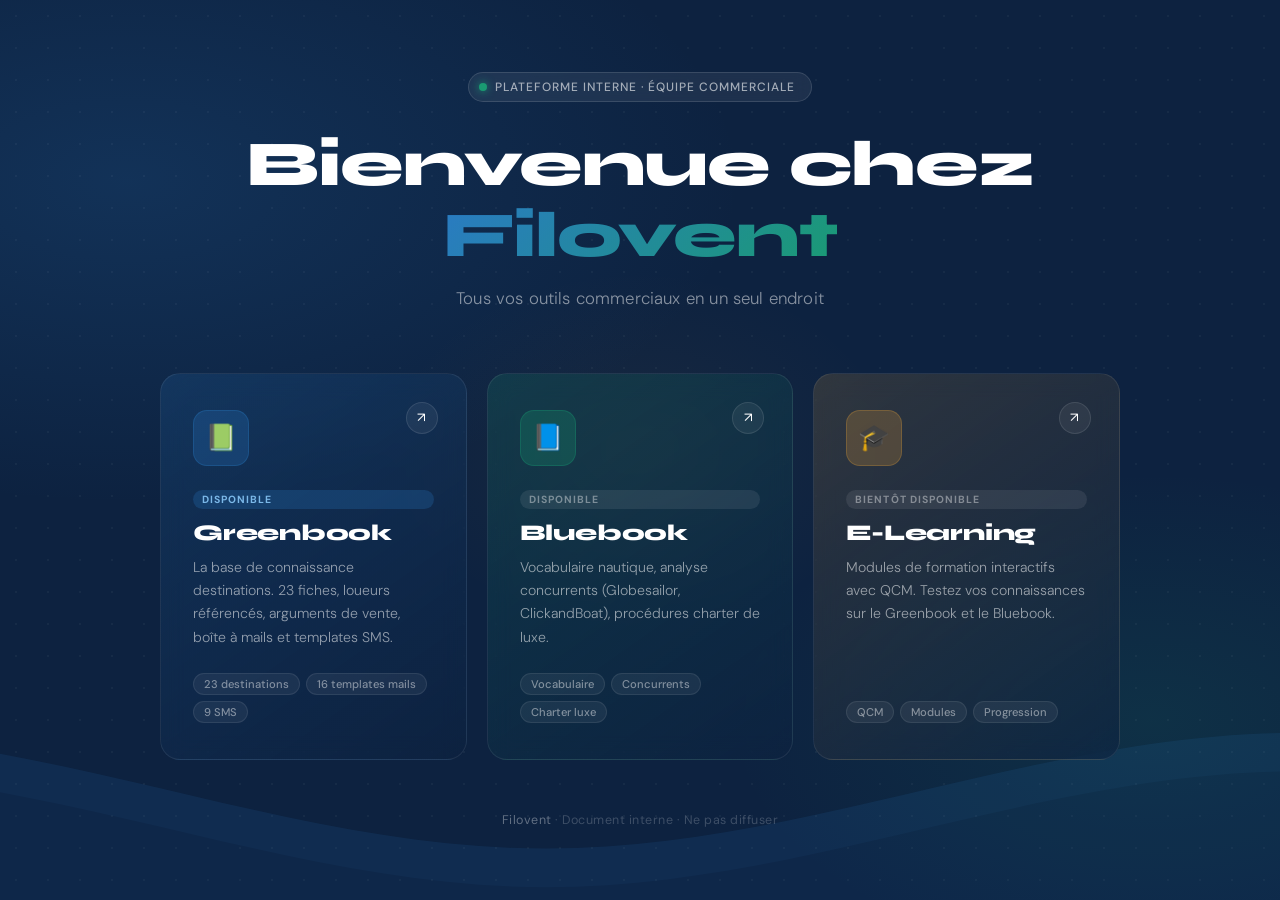
==== commit e04ebf25: "Update index.html" ====
--- a/index.html
+++ b/index.html
@@ -401,7 +401,7 @@
     <div class="cards">
 
         <!-- GREENBOOK -->
-        <a class="card card-green" href="GREENBOOK_FINAL.html">
+        <a class="card card-green" href="greenbook.html">
             <div class="card-arrow">↗</div>
             <div class="card-icon">📗</div>
             <div class="card-badge">Disponible</div>
@@ -417,10 +417,10 @@
         </a>
 
         <!-- BLUEBOOK -->
-        <div class="card card-blue card-disabled">
+        <div class="card card-blue" href="bluebook.html">
             <div class="card-arrow">↗</div>
             <div class="card-icon">📘</div>
-            <div class="card-badge soon">Bientôt disponible</div>
+            <div class="card-badge soon">Disponible</div>
             <div class="card-title">Bluebook</div>
             <div class="card-desc">
                 Vocabulaire nautique, analyse concurrents (Globesailor, ClickandBoat), procédures charter de luxe.
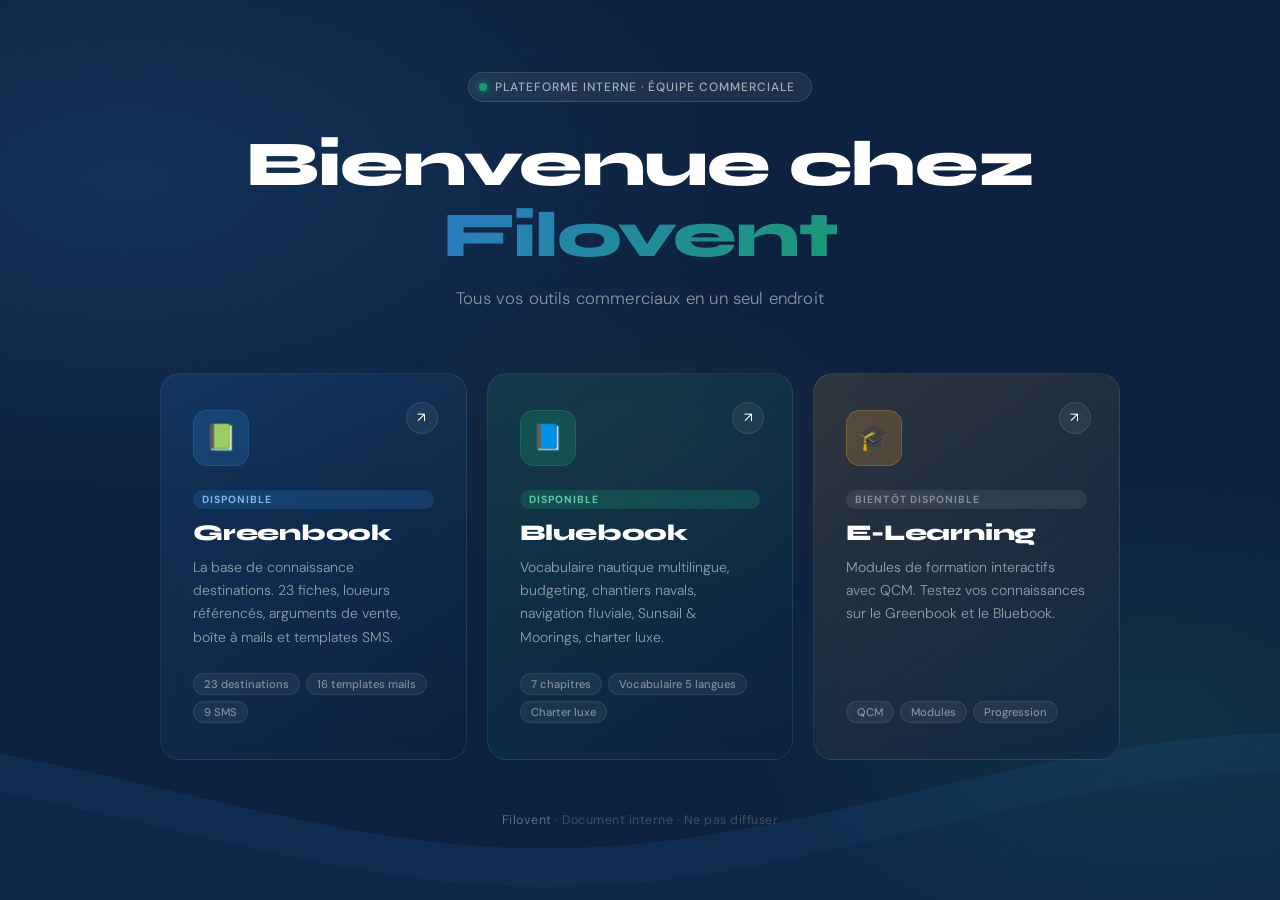
==== commit ad475058: "Add files via upload" ====
--- a/index.html
+++ b/index.html
@@ -362,9 +362,13 @@
         .card:nth-child(3) { animation: fadeUp 0.7s ease 0.51s both; }
 
         /* ── RESPONSIVE ── */
-        @media (max-width: 768px) {
+        @media (max-width: 1024px) {
+            .cards { grid-template-columns: repeat(2, 1fr); max-width: 640px; }
+        }
+        @media (max-width: 600px) {
             .cards { grid-template-columns: 1fr; max-width: 400px; }
             h1 { font-size: 2rem; }
+            header { margin-bottom: 40px; }
         }
     </style>
 </head>
@@ -401,7 +405,7 @@
     <div class="cards">
 
         <!-- GREENBOOK -->
-        <a class="card card-green" href="greenbook.html">
+        <a class="card card-green" href="greenbook.html" aria-label="Ouvrir le Greenbook">
             <div class="card-arrow">↗</div>
             <div class="card-icon">📗</div>
             <div class="card-badge">Disponible</div>
@@ -417,20 +421,20 @@
         </a>
 
         <!-- BLUEBOOK -->
-        <div class="card card-blue" href="bluebook.html">
+        <a class="card card-blue" href="bluebook.html" aria-label="Ouvrir le Bluebook">
             <div class="card-arrow">↗</div>
             <div class="card-icon">📘</div>
-            <div class="card-badge soon">Disponible</div>
+            <div class="card-badge">Disponible</div>
             <div class="card-title">Bluebook</div>
             <div class="card-desc">
-                Vocabulaire nautique, analyse concurrents (Globesailor, ClickandBoat), procédures charter de luxe.
+                Vocabulaire nautique multilingue, budgeting, chantiers navals, navigation fluviale, Sunsail & Moorings, charter luxe.
             </div>
             <div class="card-pills">
-                <span class="pill">Vocabulaire</span>
-                <span class="pill">Concurrents</span>
+                <span class="pill">7 chapitres</span>
+                <span class="pill">Vocabulaire 5 langues</span>
                 <span class="pill">Charter luxe</span>
             </div>
-        </div>
+        </a>
 
         <!-- E-LEARNING -->
         <div class="card card-gold card-disabled">
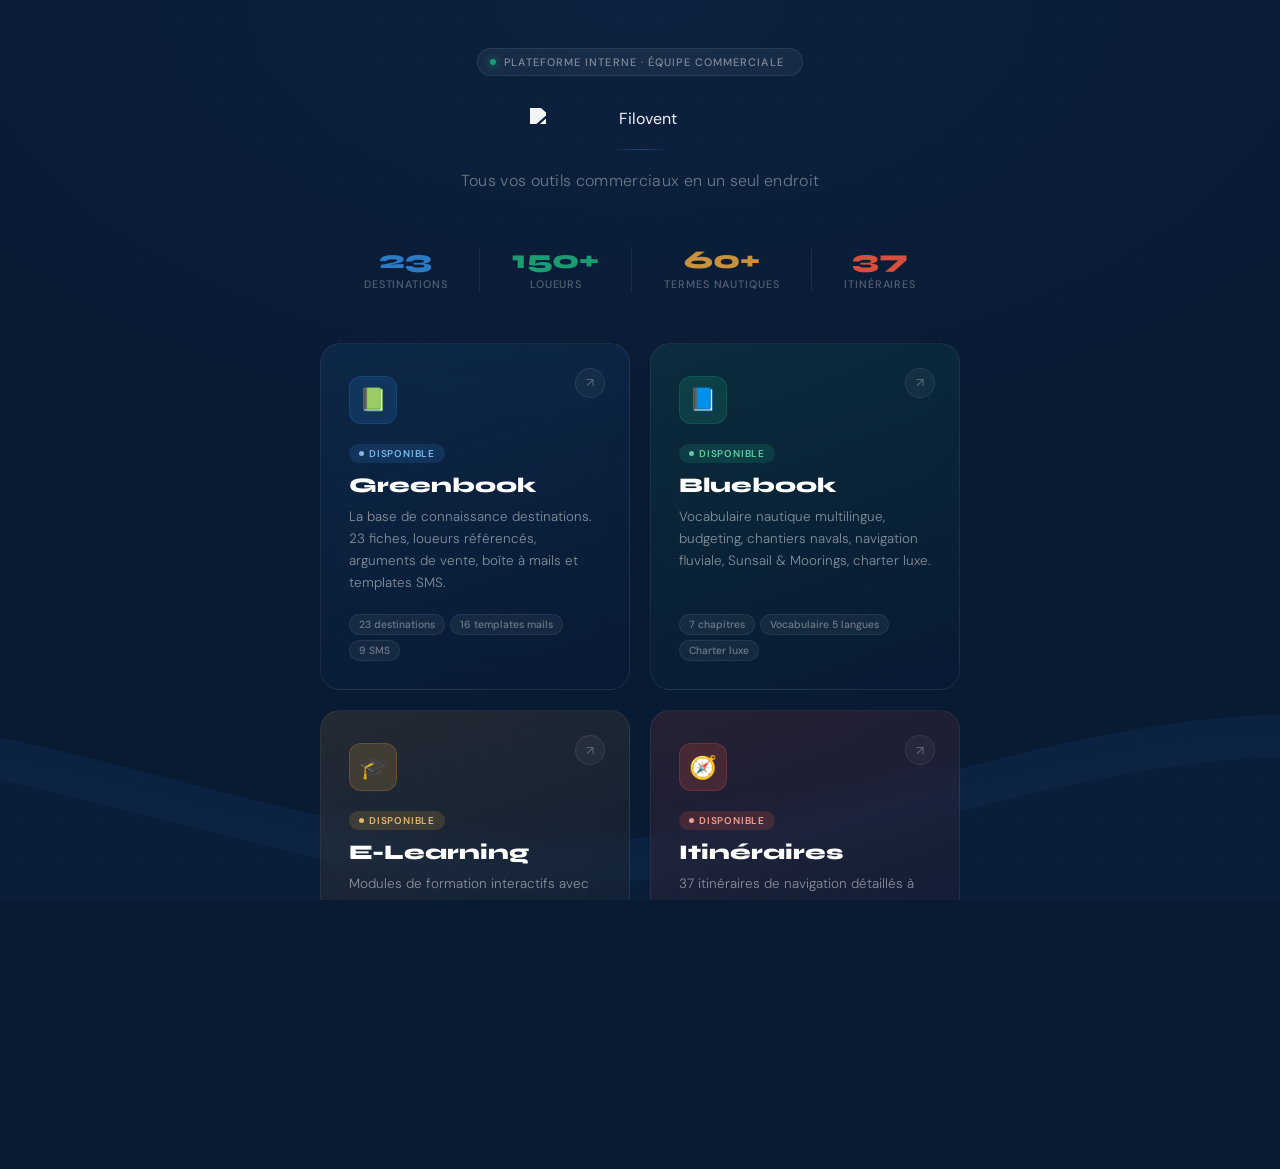
==== commit 49cb1910: "Add files via upload" ====
--- a/index.html
+++ b/index.html
@@ -6,369 +6,285 @@
     <title>Filovent — Plateforme Commerciale</title>
     <link rel="icon" href="data:image/svg+xml,<svg xmlns='http://www.w3.org/2000/svg' viewBox='0 0 100 100'><text y='.9em' font-size='90'>⛵</text></svg>">
     <link rel="preconnect" href="https://fonts.googleapis.com">
-    <link href="https://fonts.googleapis.com/css2?family=Syne:wght@400;600;700;800&family=DM+Sans:wght@300;400;500&display=swap" rel="stylesheet">
+    <link href="https://fonts.googleapis.com/css2?family=Syne:wght@400;600;700;800&family=DM+Sans:wght@300;400;500;600&display=swap" rel="stylesheet">
     <style>
         *, *::before, *::after { box-sizing: border-box; margin: 0; padding: 0; }
 
         :root {
             --navy:    #0d2240;
+            --deep:    #091a33;
             --wave:    #2a7ac4;
             --seafoam: #1a9b72;
             --coral:   #d94f3d;
             --gold:    #c9913a;
-            --sand:    #f7f4ee;
-            --light:   #f0f4f9;
         }
 
         html, body {
             height: 100%;
             font-family: 'DM Sans', sans-serif;
-            background: var(--navy);
+            background: var(--deep);
             color: white;
             overflow-x: hidden;
         }
 
         /* ── BACKGROUND ── */
         .bg {
-            position: fixed;
-            inset: 0;
-            background: var(--navy);
+            position: fixed; inset: 0;
+            background: 
+                radial-gradient(ellipse 90% 70% at 50% 0%, rgba(13,34,64,1) 0%, var(--deep) 70%),
+                radial-gradient(ellipse 60% 50% at 15% 30%, rgba(42,122,196,0.15) 0%, transparent 60%),
+                radial-gradient(ellipse 50% 40% at 85% 70%, rgba(26,155,114,0.1) 0%, transparent 55%),
+                radial-gradient(ellipse 30% 30% at 50% 90%, rgba(201,145,58,0.06) 0%, transparent 50%);
             z-index: 0;
         }
 
-        .bg::before {
-            content: '';
-            position: absolute;
-            inset: 0;
-            background: 
-                radial-gradient(ellipse 80% 60% at 10% 20%, rgba(42,122,196,0.18) 0%, transparent 60%),
-                radial-gradient(ellipse 60% 50% at 90% 80%, rgba(26,155,114,0.12) 0%, transparent 55%),
-                radial-gradient(ellipse 40% 40% at 50% 50%, rgba(201,145,58,0.06) 0%, transparent 50%);
-        }
-
-        /* Vagues SVG animées */
         .waves {
-            position: fixed;
-            bottom: 0;
-            left: 0;
-            width: 100%;
-            height: 180px;
-            z-index: 0;
-            opacity: 0.12;
-        }
-
-        .wave {
-            animation: waveMove 8s ease-in-out infinite alternate;
-        }
+            position: fixed; bottom: 0; left: 0;
+            width: 100%; height: 200px; z-index: 0; opacity: 0.10;
+        }
+        .wave { animation: waveMove 8s ease-in-out infinite alternate; }
         .wave:nth-child(2) { animation-delay: -2s; animation-duration: 11s; opacity: 0.7; }
         .wave:nth-child(3) { animation-delay: -4s; animation-duration: 14s; opacity: 0.5; }
-
-        @keyframes waveMove {
-            0%   { transform: translateX(0); }
-            100% { transform: translateX(-60px); }
-        }
-
-        /* Grille de points décorative */
+        @keyframes waveMove { 0% { transform: translateX(0); } 100% { transform: translateX(-60px); } }
+
         .dots {
-            position: fixed;
-            inset: 0;
-            z-index: 0;
-            background-image: radial-gradient(circle, rgba(255,255,255,0.04) 1px, transparent 1px);
-            background-size: 32px 32px;
+            position: fixed; inset: 0; z-index: 0;
+            background-image: radial-gradient(circle, rgba(255,255,255,0.025) 1px, transparent 1px);
+            background-size: 40px 40px;
             pointer-events: none;
+        }
+
+        .deco-line {
+            width: 60px; height: 1px;
+            background: linear-gradient(90deg, transparent, rgba(42,122,196,0.5), transparent);
+            margin: 0 auto 20px;
         }
 
         /* ── LAYOUT ── */
         .page {
-            position: relative;
-            z-index: 1;
+            position: relative; z-index: 1;
             min-height: 100vh;
-            display: flex;
-            flex-direction: column;
-            align-items: center;
-            justify-content: center;
+            display: flex; flex-direction: column;
+            align-items: center; justify-content: center;
             padding: 48px 24px;
-            gap: 0;
         }
 
         /* ── HEADER ── */
         header {
             text-align: center;
-            margin-bottom: 64px;
+            margin-bottom: 56px;
             animation: fadeDown 0.8s ease both;
         }
 
         .logo-pill {
-            display: inline-flex;
-            align-items: center;
-            gap: 8px;
-            background: rgba(255,255,255,0.07);
-            border: 1px solid rgba(255,255,255,0.12);
+            display: inline-flex; align-items: center; gap: 8px;
+            background: rgba(255,255,255,0.05);
+            border: 1px solid rgba(255,255,255,0.08);
             border-radius: 100px;
-            padding: 6px 16px 6px 10px;
-            margin-bottom: 28px;
+            padding: 6px 18px 6px 12px;
+            margin-bottom: 32px;
             backdrop-filter: blur(8px);
         }
-
         .logo-pill-dot {
-            width: 8px; height: 8px;
-            border-radius: 50%;
+            width: 6px; height: 6px; border-radius: 50%;
             background: var(--seafoam);
-            box-shadow: 0 0 8px var(--seafoam);
-            animation: pulse 2s ease infinite;
-        }
-
+            box-shadow: 0 0 10px var(--seafoam);
+            animation: pulse 2.5s ease infinite;
+        }
         @keyframes pulse {
             0%, 100% { opacity: 1; transform: scale(1); }
-            50% { opacity: 0.6; transform: scale(0.85); }
-        }
-
+            50% { opacity: 0.5; transform: scale(0.8); }
+        }
         .logo-pill span {
-            font-family: 'DM Sans', sans-serif;
-            font-size: 0.75rem;
-            font-weight: 500;
-            letter-spacing: 0.08em;
-            text-transform: uppercase;
-            color: rgba(255,255,255,0.6);
-        }
-
-        h1 {
+            font-size: 0.68rem; font-weight: 500;
+            letter-spacing: 0.1em; text-transform: uppercase;
+            color: rgba(255,255,255,0.45);
+        }
+
+        .logo-img {
+            display: block;
+            max-width: 220px; height: auto;
+            filter: brightness(0) invert(1);
+            margin: 0 auto 20px;
+            opacity: 0.95;
+        }
+
+        .subtitle {
+            font-size: 1rem; font-weight: 300;
+            color: rgba(255,255,255,0.4);
+            letter-spacing: 0.02em;
+        }
+
+        /* ── STATS BAR ── */
+        .stats {
+            display: flex; gap: 48px;
+            justify-content: center;
+            margin-bottom: 52px;
+            animation: fadeUp 0.8s ease 0.15s both;
+        }
+        .stat { text-align: center; }
+        .stat-num {
             font-family: 'Syne', sans-serif;
-            font-size: clamp(2.4rem, 5vw, 4rem);
-            font-weight: 800;
-            line-height: 1.1;
-            letter-spacing: -0.02em;
-            margin-bottom: 16px;
-        }
-
-        h1 .accent {
-            background: linear-gradient(135deg, var(--wave), var(--seafoam));
-            -webkit-background-clip: text;
-            -webkit-text-fill-color: transparent;
-            background-clip: text;
-        }
-
-        .subtitle {
-            font-size: 1.05rem;
-            font-weight: 300;
-            color: rgba(255,255,255,0.5);
-            letter-spacing: 0.01em;
+            font-size: 1.6rem; font-weight: 800;
+            line-height: 1; margin-bottom: 4px;
+        }
+        .stat-num.c1 { color: var(--wave); }
+        .stat-num.c2 { color: var(--seafoam); }
+        .stat-num.c3 { color: var(--gold); }
+        .stat-label {
+            font-size: 0.68rem; font-weight: 500;
+            text-transform: uppercase; letter-spacing: 0.08em;
+            color: rgba(255,255,255,0.3);
+        }
+        .stat-sep {
+            width: 1px; background: rgba(255,255,255,0.08);
+            align-self: stretch;
         }
 
         /* ── CARDS GRID ── */
         .cards {
             display: grid;
-            grid-template-columns: repeat(3, 1fr);
-            gap: 20px;
-            width: 100%;
-            max-width: 960px;
-            animation: fadeUp 0.9s ease 0.2s both;
+            grid-template-columns: repeat(4, 1fr);
+            gap: 20px; width: 100%; max-width: 1260px;
         }
 
         .card {
-            position: relative;
-            border-radius: 20px;
-            padding: 36px 32px;
-            cursor: pointer;
-            text-decoration: none;
-            color: white;
+            position: relative; border-radius: 20px;
+            padding: 32px 28px 28px;
+            cursor: pointer; text-decoration: none; color: white;
             overflow: hidden;
-            border: 1px solid rgba(255,255,255,0.08);
-            transition: transform 0.35s cubic-bezier(.22,.68,0,1.2), box-shadow 0.35s ease;
-            backdrop-filter: blur(12px);
-            display: flex;
-            flex-direction: column;
-            gap: 0;
-        }
-
+            border: 1px solid rgba(255,255,255,0.07);
+            transition: transform 0.4s cubic-bezier(.22,.68,0,1.1), box-shadow 0.4s ease, border-color 0.3s ease;
+            backdrop-filter: blur(16px);
+            display: flex; flex-direction: column;
+        }
         .card::before {
-            content: '';
-            position: absolute;
-            inset: 0;
-            border-radius: 20px;
-            opacity: 0;
-            transition: opacity 0.35s ease;
-        }
-
-        .card:hover {
-            transform: translateY(-8px) scale(1.01);
-        }
-
+            content: ''; position: absolute; inset: 0;
+            border-radius: 20px; opacity: 0;
+            transition: opacity 0.4s ease;
+        }
+        .card:hover { transform: translateY(-6px) scale(1.01); }
         .card:hover::before { opacity: 1; }
 
-        /* Card Greenbook */
-        .card-green {
-            background: linear-gradient(145deg, rgba(42,122,196,0.18), rgba(13,34,64,0.6));
-        }
-        .card-green::before {
-            background: linear-gradient(145deg, rgba(42,122,196,0.28), rgba(13,34,64,0.7));
-            box-shadow: 0 24px 60px rgba(42,122,196,0.3);
-        }
-        .card-green:hover {
-            box-shadow: 0 24px 60px rgba(42,122,196,0.3);
-            border-color: rgba(42,122,196,0.4);
-        }
-
-        /* Card Bluebook */
-        .card-blue {
-            background: linear-gradient(145deg, rgba(26,155,114,0.18), rgba(13,34,64,0.6));
-        }
-        .card-blue::before {
-            background: linear-gradient(145deg, rgba(26,155,114,0.28), rgba(13,34,64,0.7));
-        }
-        .card-blue:hover {
-            box-shadow: 0 24px 60px rgba(26,155,114,0.3);
-            border-color: rgba(26,155,114,0.4);
-        }
-
-        /* Card E-learning */
-        .card-gold {
-            background: linear-gradient(145deg, rgba(201,145,58,0.18), rgba(13,34,64,0.6));
-        }
-        .card-gold::before {
-            background: linear-gradient(145deg, rgba(201,145,58,0.28), rgba(13,34,64,0.7));
-        }
-        .card-gold:hover {
-            box-shadow: 0 24px 60px rgba(201,145,58,0.28);
-            border-color: rgba(201,145,58,0.4);
-        }
-
-        /* Icône */
+        .card-green { background: linear-gradient(160deg, rgba(42,122,196,0.14), rgba(9,26,51,0.7)); }
+        .card-green::before { background: linear-gradient(160deg, rgba(42,122,196,0.25), rgba(9,26,51,0.8)); }
+        .card-green:hover { box-shadow: 0 20px 50px rgba(42,122,196,0.25); border-color: rgba(42,122,196,0.35); }
+
+        .card-blue { background: linear-gradient(160deg, rgba(26,155,114,0.14), rgba(9,26,51,0.7)); }
+        .card-blue::before { background: linear-gradient(160deg, rgba(26,155,114,0.25), rgba(9,26,51,0.8)); }
+        .card-blue:hover { box-shadow: 0 20px 50px rgba(26,155,114,0.25); border-color: rgba(26,155,114,0.35); }
+
+        .card-gold { background: linear-gradient(160deg, rgba(201,145,58,0.14), rgba(9,26,51,0.7)); }
+        .card-gold::before { background: linear-gradient(160deg, rgba(201,145,58,0.25), rgba(9,26,51,0.8)); }
+        .card-gold:hover { box-shadow: 0 20px 50px rgba(201,145,58,0.2); border-color: rgba(201,145,58,0.35); }
+
+        .card-coral { background: linear-gradient(160deg, rgba(217,79,61,0.14), rgba(9,26,51,0.7)); }
+        .card-coral::before { background: linear-gradient(160deg, rgba(217,79,61,0.25), rgba(9,26,51,0.8)); }
+        .card-coral:hover { box-shadow: 0 20px 50px rgba(217,79,61,0.2); border-color: rgba(217,79,61,0.35); }
+
         .card-icon {
-            width: 56px; height: 56px;
-            border-radius: 14px;
+            width: 48px; height: 48px; border-radius: 12px;
             display: flex; align-items: center; justify-content: center;
-            font-size: 1.6rem;
-            margin-bottom: 24px;
-            position: relative;
-            z-index: 1;
-            flex-shrink: 0;
-        }
-        .card-green .card-icon  { background: rgba(42,122,196,0.25);  border: 1px solid rgba(42,122,196,0.3); }
-        .card-blue  .card-icon  { background: rgba(26,155,114,0.25);  border: 1px solid rgba(26,155,114,0.3); }
-        .card-gold  .card-icon  { background: rgba(201,145,58,0.25);  border: 1px solid rgba(201,145,58,0.3); }
+            font-size: 1.4rem; margin-bottom: 20px;
+            position: relative; z-index: 1;
+        }
+        .card-green .card-icon { background: rgba(42,122,196,0.2); border: 1px solid rgba(42,122,196,0.25); }
+        .card-blue  .card-icon { background: rgba(26,155,114,0.2); border: 1px solid rgba(26,155,114,0.25); }
+        .card-gold  .card-icon { background: rgba(201,145,58,0.2); border: 1px solid rgba(201,145,58,0.25); }
+        .card-coral .card-icon { background: rgba(217,79,61,0.2); border: 1px solid rgba(217,79,61,0.25); }
 
         .card-badge {
-            display: inline-block;
-            font-size: 0.65rem;
-            font-weight: 700;
-            letter-spacing: 0.1em;
-            text-transform: uppercase;
-            padding: 3px 9px;
-            border-radius: 100px;
+            display: inline-flex; align-items: center; gap: 5px;
+            font-size: 0.62rem; font-weight: 600;
+            letter-spacing: 0.08em; text-transform: uppercase;
+            padding: 3px 10px; border-radius: 100px;
             margin-bottom: 10px;
-            position: relative;
-            z-index: 1;
-        }
-        .card-green .card-badge { background: rgba(42,122,196,0.25); color: #7bb8e8; }
-        .card-blue  .card-badge { background: rgba(26,155,114,0.25); color: #5ecba5; }
-        .card-gold  .card-badge { background: rgba(201,145,58,0.25); color: #e0b870; }
-
-        /* Bientôt dispo */
-        .card-badge.soon { background: rgba(255,255,255,0.08); color: rgba(255,255,255,0.4); }
+            position: relative; z-index: 1; width: fit-content;
+        }
+        .card-badge::before { content: ''; width: 5px; height: 5px; border-radius: 50%; }
+        .card-green .card-badge { background: rgba(42,122,196,0.2); color: #7bb8e8; }
+        .card-green .card-badge::before { background: #7bb8e8; }
+        .card-blue  .card-badge { background: rgba(26,155,114,0.2); color: #5ecba5; }
+        .card-blue  .card-badge::before { background: #5ecba5; }
+        .card-gold  .card-badge { background: rgba(201,145,58,0.2); color: #e0b870; }
+        .card-gold  .card-badge::before { background: #e0b870; }
+        .card-coral .card-badge { background: rgba(217,79,61,0.2); color: #f0a090; }
+        .card-coral .card-badge::before { background: #f0a090; }
+        .card-badge.soon { background: rgba(255,255,255,0.06); color: rgba(255,255,255,0.35); }
+        .card-badge.soon::before { background: rgba(255,255,255,0.25); }
 
         .card-title {
             font-family: 'Syne', sans-serif;
-            font-size: 1.4rem;
-            font-weight: 800;
-            margin-bottom: 10px;
-            position: relative;
-            z-index: 1;
-            letter-spacing: -0.01em;
-        }
-
+            font-size: 1.3rem; font-weight: 800;
+            margin-bottom: 8px;
+            position: relative; z-index: 1;
+        }
         .card-desc {
-            font-size: 0.88rem;
-            font-weight: 300;
-            color: rgba(255,255,255,0.55);
-            line-height: 1.65;
-            position: relative;
-            z-index: 1;
-            flex: 1;
-        }
-
+            font-size: 0.84rem; font-weight: 300;
+            color: rgba(255,255,255,0.5); line-height: 1.65;
+            position: relative; z-index: 1; flex: 1;
+        }
         .card-pills {
-            display: flex;
-            flex-wrap: wrap;
-            gap: 6px;
-            margin-top: 24px;
-            position: relative;
-            z-index: 1;
-        }
-
+            display: flex; flex-wrap: wrap; gap: 5px;
+            margin-top: 20px; position: relative; z-index: 1;
+        }
         .pill {
-            font-size: 0.7rem;
-            font-weight: 500;
-            padding: 3px 10px;
-            border-radius: 100px;
-            background: rgba(255,255,255,0.06);
-            color: rgba(255,255,255,0.45);
+            font-size: 0.65rem; font-weight: 500;
+            padding: 3px 9px; border-radius: 100px;
+            background: rgba(255,255,255,0.05);
+            color: rgba(255,255,255,0.38);
+            border: 1px solid rgba(255,255,255,0.07);
+        }
+        .card-arrow {
+            position: absolute; top: 24px; right: 24px;
+            width: 30px; height: 30px; border-radius: 50%;
+            background: rgba(255,255,255,0.04);
             border: 1px solid rgba(255,255,255,0.08);
-        }
-
-        .card-arrow {
-            position: absolute;
-            top: 28px; right: 28px;
-            width: 32px; height: 32px;
-            border-radius: 50%;
-            background: rgba(255,255,255,0.06);
-            border: 1px solid rgba(255,255,255,0.1);
             display: flex; align-items: center; justify-content: center;
-            font-size: 0.85rem;
-            transition: transform 0.3s ease, background 0.3s ease;
+            font-size: 0.8rem; color: rgba(255,255,255,0.3);
+            transition: transform 0.3s ease, background 0.3s ease, color 0.3s ease;
             z-index: 2;
         }
         .card:hover .card-arrow {
-            transform: translate(3px, -3px);
-            background: rgba(255,255,255,0.12);
-        }
-
-        /* Card désactivée */
-        .card-disabled {
-            cursor: default;
-            pointer-events: none;
-            opacity: 0.5;
-        }
-        .card-disabled:hover { transform: none; box-shadow: none; }
+            transform: translate(2px, -2px);
+            background: rgba(255,255,255,0.1);
+            color: rgba(255,255,255,0.7);
+        }
+        .card-disabled { cursor: default; pointer-events: none; opacity: 0.45; }
 
         /* ── FOOTER ── */
         footer {
-            margin-top: 52px;
-            text-align: center;
-            font-size: 0.78rem;
-            color: rgba(255,255,255,0.2);
-            letter-spacing: 0.04em;
-            animation: fadeUp 1s ease 0.5s both;
-        }
-
-        footer span {
-            color: rgba(255,255,255,0.35);
-        }
+            margin-top: 48px; text-align: center;
+            font-size: 0.72rem; color: rgba(255,255,255,0.15);
+            letter-spacing: 0.06em;
+            animation: fadeUp 1s ease 0.6s both;
+        }
+        footer span { color: rgba(255,255,255,0.25); }
 
         /* ── ANIMATIONS ── */
         @keyframes fadeDown {
-            from { opacity: 0; transform: translateY(-24px); }
+            from { opacity: 0; transform: translateY(-20px); }
             to   { opacity: 1; transform: translateY(0); }
         }
-
         @keyframes fadeUp {
-            from { opacity: 0; transform: translateY(24px); }
+            from { opacity: 0; transform: translateY(20px); }
             to   { opacity: 1; transform: translateY(0); }
         }
-
-        /* Card stagger */
-        .card:nth-child(1) { animation: fadeUp 0.7s ease 0.25s both; }
-        .card:nth-child(2) { animation: fadeUp 0.7s ease 0.38s both; }
-        .card:nth-child(3) { animation: fadeUp 0.7s ease 0.51s both; }
+        .card:nth-child(1) { animation: fadeUp 0.7s ease 0.3s both; }
+        .card:nth-child(2) { animation: fadeUp 0.7s ease 0.42s both; }
+        .card:nth-child(3) { animation: fadeUp 0.7s ease 0.54s both; }
+        .card:nth-child(4) { animation: fadeUp 0.7s ease 0.66s both; }
 
         /* ── RESPONSIVE ── */
-        @media (max-width: 1024px) {
+        @media (max-width: 1300px) {
             .cards { grid-template-columns: repeat(2, 1fr); max-width: 640px; }
+            .stats { gap: 32px; }
         }
         @media (max-width: 600px) {
             .cards { grid-template-columns: 1fr; max-width: 400px; }
-            h1 { font-size: 2rem; }
-            header { margin-bottom: 40px; }
+            .stats { flex-wrap: wrap; gap: 16px; justify-content: center; }
+            .stat-sep { display: none; }
+            header { margin-bottom: 36px; }
         }
     </style>
 </head>
@@ -377,42 +293,56 @@
 <div class="bg"></div>
 <div class="dots"></div>
 
-<!-- Vagues SVG -->
 <svg class="waves" xmlns="http://www.w3.org/2000/svg" viewBox="0 24 150 28" preserveAspectRatio="none">
-    <defs>
-        <path id="wave" d="M-160 44c30 0 58-18 88-18s58 18 88 18 58-18 88-18 58 18 88 18 v44h-352z"/>
-    </defs>
+    <defs><path id="wave" d="M-160 44c30 0 58-18 88-18s58 18 88 18 58-18 88-18 58 18 88 18 v44h-352z"/></defs>
     <g>
-        <use class="wave" href="#wave" x="48" y="0" fill="rgba(42,122,196,1)"/>
-        <use class="wave" href="#wave" x="48" y="3" fill="rgba(42,122,196,0.7)"/>
-        <use class="wave" href="#wave" x="48" y="6" fill="rgba(13,34,64,0.9)"/>
+        <use class="wave" href="#wave" x="48" y="0" fill="rgba(42,122,196,0.9)"/>
+        <use class="wave" href="#wave" x="48" y="3" fill="rgba(42,122,196,0.6)"/>
+        <use class="wave" href="#wave" x="48" y="6" fill="rgba(9,26,51,0.95)"/>
     </g>
 </svg>
 
 <div class="page">
 
-    <!-- HEADER -->
     <header>
         <div class="logo-pill">
             <div class="logo-pill-dot"></div>
             <span>Plateforme interne · Équipe commerciale</span>
         </div>
-        <h1>Bienvenue chez<br><span class="accent">Filovent</span></h1>
+        <img class="logo-img" id="filovent-logo" src="https://www.filovent.com/front/assets/img/logo-brochure.png" alt="Filovent" style="cursor:pointer;">
+        <div class="deco-line"></div>
         <p class="subtitle">Tous vos outils commerciaux en un seul endroit</p>
     </header>
 
-    <!-- CARDS -->
+    <div class="stats">
+        <div class="stat">
+            <div class="stat-num c1">23</div>
+            <div class="stat-label">destinations</div>
+        </div>
+        <div class="stat-sep"></div>
+        <div class="stat">
+            <div class="stat-num c2">150+</div>
+            <div class="stat-label">loueurs</div>
+        </div>
+        <div class="stat-sep"></div>
+        <div class="stat">
+            <div class="stat-num c3">60+</div>
+            <div class="stat-label">termes nautiques</div>
+        </div>
+        <div class="stat-sep"></div>
+        <div class="stat">
+            <div class="stat-num" style="color:var(--coral);">37</div>
+            <div class="stat-label">itinéraires</div>
+        </div>
+    </div>
+
     <div class="cards">
-
-        <!-- GREENBOOK -->
         <a class="card card-green" href="greenbook.html" aria-label="Ouvrir le Greenbook">
             <div class="card-arrow">↗</div>
             <div class="card-icon">📗</div>
             <div class="card-badge">Disponible</div>
             <div class="card-title">Greenbook</div>
-            <div class="card-desc">
-                La base de connaissance destinations. 23 fiches, loueurs référencés, arguments de vente, boîte à mails et templates SMS.
-            </div>
+            <div class="card-desc">La base de connaissance destinations. 23 fiches, loueurs référencés, arguments de vente, boîte à mails et templates SMS.</div>
             <div class="card-pills">
                 <span class="pill">23 destinations</span>
                 <span class="pill">16 templates mails</span>
@@ -420,15 +350,12 @@
             </div>
         </a>
 
-        <!-- BLUEBOOK -->
         <a class="card card-blue" href="bluebook.html" aria-label="Ouvrir le Bluebook">
             <div class="card-arrow">↗</div>
             <div class="card-icon">📘</div>
             <div class="card-badge">Disponible</div>
             <div class="card-title">Bluebook</div>
-            <div class="card-desc">
-                Vocabulaire nautique multilingue, budgeting, chantiers navals, navigation fluviale, Sunsail & Moorings, charter luxe.
-            </div>
+            <div class="card-desc">Vocabulaire nautique multilingue, budgeting, chantiers navals, navigation fluviale, Sunsail & Moorings, charter luxe.</div>
             <div class="card-pills">
                 <span class="pill">7 chapitres</span>
                 <span class="pill">Vocabulaire 5 langues</span>
@@ -436,30 +363,53 @@
             </div>
         </a>
 
-        <!-- E-LEARNING -->
-        <div class="card card-gold card-disabled">
+        <a class="card card-gold" href="elearning.html" aria-label="Ouvrir le E-Learning">
             <div class="card-arrow">↗</div>
             <div class="card-icon">🎓</div>
-            <div class="card-badge soon">Bientôt disponible</div>
+            <div class="card-badge">Disponible</div>
             <div class="card-title">E-Learning</div>
-            <div class="card-desc">
-                Modules de formation interactifs avec QCM. Testez vos connaissances sur le Greenbook et le Bluebook.
-            </div>
+            <div class="card-desc">Modules de formation interactifs avec QCM. Testez vos connaissances sur le Greenbook et le Bluebook.</div>
             <div class="card-pills">
                 <span class="pill">QCM</span>
                 <span class="pill">Modules</span>
                 <span class="pill">Progression</span>
             </div>
-        </div>
-
+        </a>
+
+        <a class="card card-coral" href="itineraires.html" aria-label="Ouvrir les Itinéraires">
+            <div class="card-arrow">↗</div>
+            <div class="card-icon">🧭</div>
+            <div class="card-badge">Disponible</div>
+            <div class="card-title">Itinéraires</div>
+            <div class="card-desc">37 itinéraires de navigation détaillés à travers le monde. Méditerranée, Caraïbes, Océan Indien, fleuves et expéditions.</div>
+            <div class="card-pills">
+                <span class="pill">37 itinéraires</span>
+                <span class="pill">8 zones</span>
+                <span class="pill">Fiches détaillées</span>
+            </div>
+        </a>
     </div>
 
-    <!-- FOOTER -->
     <footer>
         <span>Filovent</span> · Document interne · Ne pas diffuser
     </footer>
 
 </div>
 
+<script>
+// ── Easter Egg: Click logo 7x → open full game ──
+(function(){
+    let clicks = 0, timer = null;
+    const logo = document.getElementById('filovent-logo');
+    if(!logo) return;
+    logo.addEventListener('click', function(){
+        clicks++;
+        clearTimeout(timer);
+        timer = setTimeout(()=> clicks=0, 2000);
+        if(clicks >= 7){ clicks=0; window.location.href='game.html'; }
+    });
+})();
+</script>
+
 </body>
 </html>
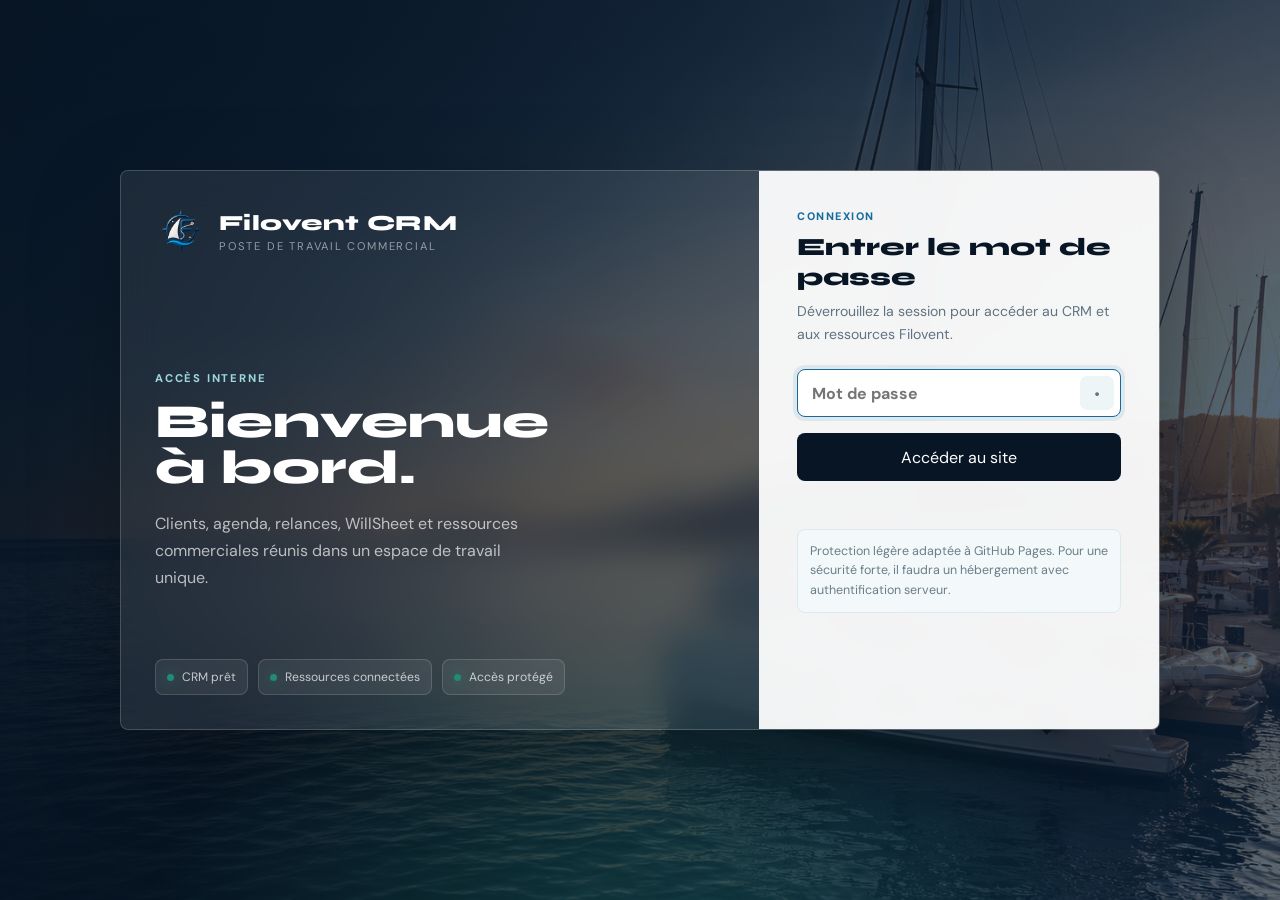
==== commit ccb5193c: "Fix GitHub Pages by copying complete static site to repository root" ====
--- a/index.html
+++ b/index.html
@@ -1,415 +1,107 @@
 <!DOCTYPE html>
 <html lang="fr">
 <head>
-    <meta charset="UTF-8">
-    <meta name="viewport" content="width=device-width, initial-scale=1.0">
-    <title>Filovent — Plateforme Commerciale</title>
-    <link rel="icon" href="data:image/svg+xml,<svg xmlns='http://www.w3.org/2000/svg' viewBox='0 0 100 100'><text y='.9em' font-size='90'>⛵</text></svg>">
-    <link rel="preconnect" href="https://fonts.googleapis.com">
-    <link href="https://fonts.googleapis.com/css2?family=Syne:wght@400;600;700;800&family=DM+Sans:wght@300;400;500;600&display=swap" rel="stylesheet">
-    <style>
-        *, *::before, *::after { box-sizing: border-box; margin: 0; padding: 0; }
-
-        :root {
-            --navy:    #0d2240;
-            --deep:    #091a33;
-            --wave:    #2a7ac4;
-            --seafoam: #1a9b72;
-            --coral:   #d94f3d;
-            --gold:    #c9913a;
-        }
-
-        html, body {
-            height: 100%;
-            font-family: 'DM Sans', sans-serif;
-            background: var(--deep);
-            color: white;
-            overflow-x: hidden;
-        }
-
-        /* ── BACKGROUND ── */
-        .bg {
-            position: fixed; inset: 0;
-            background: 
-                radial-gradient(ellipse 90% 70% at 50% 0%, rgba(13,34,64,1) 0%, var(--deep) 70%),
-                radial-gradient(ellipse 60% 50% at 15% 30%, rgba(42,122,196,0.15) 0%, transparent 60%),
-                radial-gradient(ellipse 50% 40% at 85% 70%, rgba(26,155,114,0.1) 0%, transparent 55%),
-                radial-gradient(ellipse 30% 30% at 50% 90%, rgba(201,145,58,0.06) 0%, transparent 50%);
-            z-index: 0;
-        }
-
-        .waves {
-            position: fixed; bottom: 0; left: 0;
-            width: 100%; height: 200px; z-index: 0; opacity: 0.10;
-        }
-        .wave { animation: waveMove 8s ease-in-out infinite alternate; }
-        .wave:nth-child(2) { animation-delay: -2s; animation-duration: 11s; opacity: 0.7; }
-        .wave:nth-child(3) { animation-delay: -4s; animation-duration: 14s; opacity: 0.5; }
-        @keyframes waveMove { 0% { transform: translateX(0); } 100% { transform: translateX(-60px); } }
-
-        .dots {
-            position: fixed; inset: 0; z-index: 0;
-            background-image: radial-gradient(circle, rgba(255,255,255,0.025) 1px, transparent 1px);
-            background-size: 40px 40px;
-            pointer-events: none;
-        }
-
-        .deco-line {
-            width: 60px; height: 1px;
-            background: linear-gradient(90deg, transparent, rgba(42,122,196,0.5), transparent);
-            margin: 0 auto 20px;
-        }
-
-        /* ── LAYOUT ── */
-        .page {
-            position: relative; z-index: 1;
-            min-height: 100vh;
-            display: flex; flex-direction: column;
-            align-items: center; justify-content: center;
-            padding: 48px 24px;
-        }
-
-        /* ── HEADER ── */
-        header {
-            text-align: center;
-            margin-bottom: 56px;
-            animation: fadeDown 0.8s ease both;
-        }
-
-        .logo-pill {
-            display: inline-flex; align-items: center; gap: 8px;
-            background: rgba(255,255,255,0.05);
-            border: 1px solid rgba(255,255,255,0.08);
-            border-radius: 100px;
-            padding: 6px 18px 6px 12px;
-            margin-bottom: 32px;
-            backdrop-filter: blur(8px);
-        }
-        .logo-pill-dot {
-            width: 6px; height: 6px; border-radius: 50%;
-            background: var(--seafoam);
-            box-shadow: 0 0 10px var(--seafoam);
-            animation: pulse 2.5s ease infinite;
-        }
-        @keyframes pulse {
-            0%, 100% { opacity: 1; transform: scale(1); }
-            50% { opacity: 0.5; transform: scale(0.8); }
-        }
-        .logo-pill span {
-            font-size: 0.68rem; font-weight: 500;
-            letter-spacing: 0.1em; text-transform: uppercase;
-            color: rgba(255,255,255,0.45);
-        }
-
-        .logo-img {
-            display: block;
-            max-width: 220px; height: auto;
-            filter: brightness(0) invert(1);
-            margin: 0 auto 20px;
-            opacity: 0.95;
-        }
-
-        .subtitle {
-            font-size: 1rem; font-weight: 300;
-            color: rgba(255,255,255,0.4);
-            letter-spacing: 0.02em;
-        }
-
-        /* ── STATS BAR ── */
-        .stats {
-            display: flex; gap: 48px;
-            justify-content: center;
-            margin-bottom: 52px;
-            animation: fadeUp 0.8s ease 0.15s both;
-        }
-        .stat { text-align: center; }
-        .stat-num {
-            font-family: 'Syne', sans-serif;
-            font-size: 1.6rem; font-weight: 800;
-            line-height: 1; margin-bottom: 4px;
-        }
-        .stat-num.c1 { color: var(--wave); }
-        .stat-num.c2 { color: var(--seafoam); }
-        .stat-num.c3 { color: var(--gold); }
-        .stat-label {
-            font-size: 0.68rem; font-weight: 500;
-            text-transform: uppercase; letter-spacing: 0.08em;
-            color: rgba(255,255,255,0.3);
-        }
-        .stat-sep {
-            width: 1px; background: rgba(255,255,255,0.08);
-            align-self: stretch;
-        }
-
-        /* ── CARDS GRID ── */
-        .cards {
-            display: grid;
-            grid-template-columns: repeat(4, 1fr);
-            gap: 20px; width: 100%; max-width: 1260px;
-        }
-
-        .card {
-            position: relative; border-radius: 20px;
-            padding: 32px 28px 28px;
-            cursor: pointer; text-decoration: none; color: white;
-            overflow: hidden;
-            border: 1px solid rgba(255,255,255,0.07);
-            transition: transform 0.4s cubic-bezier(.22,.68,0,1.1), box-shadow 0.4s ease, border-color 0.3s ease;
-            backdrop-filter: blur(16px);
-            display: flex; flex-direction: column;
-        }
-        .card::before {
-            content: ''; position: absolute; inset: 0;
-            border-radius: 20px; opacity: 0;
-            transition: opacity 0.4s ease;
-        }
-        .card:hover { transform: translateY(-6px) scale(1.01); }
-        .card:hover::before { opacity: 1; }
-
-        .card-green { background: linear-gradient(160deg, rgba(42,122,196,0.14), rgba(9,26,51,0.7)); }
-        .card-green::before { background: linear-gradient(160deg, rgba(42,122,196,0.25), rgba(9,26,51,0.8)); }
-        .card-green:hover { box-shadow: 0 20px 50px rgba(42,122,196,0.25); border-color: rgba(42,122,196,0.35); }
-
-        .card-blue { background: linear-gradient(160deg, rgba(26,155,114,0.14), rgba(9,26,51,0.7)); }
-        .card-blue::before { background: linear-gradient(160deg, rgba(26,155,114,0.25), rgba(9,26,51,0.8)); }
-        .card-blue:hover { box-shadow: 0 20px 50px rgba(26,155,114,0.25); border-color: rgba(26,155,114,0.35); }
-
-        .card-gold { background: linear-gradient(160deg, rgba(201,145,58,0.14), rgba(9,26,51,0.7)); }
-        .card-gold::before { background: linear-gradient(160deg, rgba(201,145,58,0.25), rgba(9,26,51,0.8)); }
-        .card-gold:hover { box-shadow: 0 20px 50px rgba(201,145,58,0.2); border-color: rgba(201,145,58,0.35); }
-
-        .card-coral { background: linear-gradient(160deg, rgba(217,79,61,0.14), rgba(9,26,51,0.7)); }
-        .card-coral::before { background: linear-gradient(160deg, rgba(217,79,61,0.25), rgba(9,26,51,0.8)); }
-        .card-coral:hover { box-shadow: 0 20px 50px rgba(217,79,61,0.2); border-color: rgba(217,79,61,0.35); }
-
-        .card-icon {
-            width: 48px; height: 48px; border-radius: 12px;
-            display: flex; align-items: center; justify-content: center;
-            font-size: 1.4rem; margin-bottom: 20px;
-            position: relative; z-index: 1;
-        }
-        .card-green .card-icon { background: rgba(42,122,196,0.2); border: 1px solid rgba(42,122,196,0.25); }
-        .card-blue  .card-icon { background: rgba(26,155,114,0.2); border: 1px solid rgba(26,155,114,0.25); }
-        .card-gold  .card-icon { background: rgba(201,145,58,0.2); border: 1px solid rgba(201,145,58,0.25); }
-        .card-coral .card-icon { background: rgba(217,79,61,0.2); border: 1px solid rgba(217,79,61,0.25); }
-
-        .card-badge {
-            display: inline-flex; align-items: center; gap: 5px;
-            font-size: 0.62rem; font-weight: 600;
-            letter-spacing: 0.08em; text-transform: uppercase;
-            padding: 3px 10px; border-radius: 100px;
-            margin-bottom: 10px;
-            position: relative; z-index: 1; width: fit-content;
-        }
-        .card-badge::before { content: ''; width: 5px; height: 5px; border-radius: 50%; }
-        .card-green .card-badge { background: rgba(42,122,196,0.2); color: #7bb8e8; }
-        .card-green .card-badge::before { background: #7bb8e8; }
-        .card-blue  .card-badge { background: rgba(26,155,114,0.2); color: #5ecba5; }
-        .card-blue  .card-badge::before { background: #5ecba5; }
-        .card-gold  .card-badge { background: rgba(201,145,58,0.2); color: #e0b870; }
-        .card-gold  .card-badge::before { background: #e0b870; }
-        .card-coral .card-badge { background: rgba(217,79,61,0.2); color: #f0a090; }
-        .card-coral .card-badge::before { background: #f0a090; }
-        .card-badge.soon { background: rgba(255,255,255,0.06); color: rgba(255,255,255,0.35); }
-        .card-badge.soon::before { background: rgba(255,255,255,0.25); }
-
-        .card-title {
-            font-family: 'Syne', sans-serif;
-            font-size: 1.3rem; font-weight: 800;
-            margin-bottom: 8px;
-            position: relative; z-index: 1;
-        }
-        .card-desc {
-            font-size: 0.84rem; font-weight: 300;
-            color: rgba(255,255,255,0.5); line-height: 1.65;
-            position: relative; z-index: 1; flex: 1;
-        }
-        .card-pills {
-            display: flex; flex-wrap: wrap; gap: 5px;
-            margin-top: 20px; position: relative; z-index: 1;
-        }
-        .pill {
-            font-size: 0.65rem; font-weight: 500;
-            padding: 3px 9px; border-radius: 100px;
-            background: rgba(255,255,255,0.05);
-            color: rgba(255,255,255,0.38);
-            border: 1px solid rgba(255,255,255,0.07);
-        }
-        .card-arrow {
-            position: absolute; top: 24px; right: 24px;
-            width: 30px; height: 30px; border-radius: 50%;
-            background: rgba(255,255,255,0.04);
-            border: 1px solid rgba(255,255,255,0.08);
-            display: flex; align-items: center; justify-content: center;
-            font-size: 0.8rem; color: rgba(255,255,255,0.3);
-            transition: transform 0.3s ease, background 0.3s ease, color 0.3s ease;
-            z-index: 2;
-        }
-        .card:hover .card-arrow {
-            transform: translate(2px, -2px);
-            background: rgba(255,255,255,0.1);
-            color: rgba(255,255,255,0.7);
-        }
-        .card-disabled { cursor: default; pointer-events: none; opacity: 0.45; }
-
-        /* ── FOOTER ── */
-        footer {
-            margin-top: 48px; text-align: center;
-            font-size: 0.72rem; color: rgba(255,255,255,0.15);
-            letter-spacing: 0.06em;
-            animation: fadeUp 1s ease 0.6s both;
-        }
-        footer span { color: rgba(255,255,255,0.25); }
-
-        /* ── ANIMATIONS ── */
-        @keyframes fadeDown {
-            from { opacity: 0; transform: translateY(-20px); }
-            to   { opacity: 1; transform: translateY(0); }
-        }
-        @keyframes fadeUp {
-            from { opacity: 0; transform: translateY(20px); }
-            to   { opacity: 1; transform: translateY(0); }
-        }
-        .card:nth-child(1) { animation: fadeUp 0.7s ease 0.3s both; }
-        .card:nth-child(2) { animation: fadeUp 0.7s ease 0.42s both; }
-        .card:nth-child(3) { animation: fadeUp 0.7s ease 0.54s both; }
-        .card:nth-child(4) { animation: fadeUp 0.7s ease 0.66s both; }
-
-        /* ── RESPONSIVE ── */
-        @media (max-width: 1300px) {
-            .cards { grid-template-columns: repeat(2, 1fr); max-width: 640px; }
-            .stats { gap: 32px; }
-        }
-        @media (max-width: 600px) {
-            .cards { grid-template-columns: 1fr; max-width: 400px; }
-            .stats { flex-wrap: wrap; gap: 16px; justify-content: center; }
-            .stat-sep { display: none; }
-            header { margin-bottom: 36px; }
-        }
-    </style>
+<meta charset="UTF-8">
+<meta name="viewport" content="width=device-width, initial-scale=1.0">
+<title>Filovent — Accès CRM</title>
+<link rel="icon" href="assets/filovent-mark.png">
+<link rel="preconnect" href="https://fonts.googleapis.com">
+<link href="https://fonts.googleapis.com/css2?family=Syne:wght@700;800&family=DM+Sans:wght@400;500;700&display=swap" rel="stylesheet">
+<style>
+*,*::before,*::after{box-sizing:border-box;margin:0;padding:0}
+:root{--nav:#071524;--nav2:#0b2642;--accent:#176a9c;--green:#238a73;--gold:#c9913a;--red:#d85d4a;--line:rgba(255,255,255,.18)}
+html,body{min-height:100%;font-family:'DM Sans',system-ui,sans-serif;color:#fff;background:#071524}
+body{display:grid;place-items:center;overflow:hidden}
+.shell{position:relative;width:100%;min-height:100vh;display:grid;place-items:center;padding:28px;isolation:isolate}
+.shell::before{content:"";position:absolute;inset:0;background:linear-gradient(110deg,rgba(7,21,36,.94),rgba(7,21,36,.72) 48%,rgba(11,38,66,.68)),url("assets/filovent-hero-marina.png") center/cover;z-index:-2}
+.shell::after{content:"";position:absolute;inset:0;background:radial-gradient(circle at 50% 115%,rgba(35,138,115,.32),transparent 42%);z-index:-1}
+.login{width:min(1040px,100%);display:grid;grid-template-columns:minmax(0,1fr) 400px;min-height:560px;border:1px solid var(--line);background:rgba(255,255,255,.08);backdrop-filter:blur(18px);box-shadow:0 30px 90px rgba(0,0,0,.28);border-radius:8px;overflow:hidden}
+.panel{padding:34px;display:flex;flex-direction:column}
+.brand{display:flex;align-items:center;gap:12px;margin-bottom:auto}
+.brand img{width:52px;height:52px;object-fit:contain}
+.brand-name{font-family:'Syne',sans-serif;font-size:1.35rem;font-weight:800;letter-spacing:.02em}
+.brand-sub{font-size:.7rem;text-transform:uppercase;letter-spacing:.16em;color:rgba(255,255,255,.52);margin-top:3px}
+.hero-copy{max-width:440px;margin:70px 0 24px}
+.eyebrow{font-size:.7rem;font-weight:800;letter-spacing:.16em;text-transform:uppercase;color:#9bd7dd;margin-bottom:14px}
+h1{font-family:'Syne',sans-serif;font-size:clamp(2.35rem,3.7vw,3.45rem);line-height:.98;font-weight:800;letter-spacing:0;max-width:100%;overflow-wrap:normal}
+.lead{font-size:1rem;line-height:1.7;color:rgba(255,255,255,.68);margin-top:18px;max-width:390px}
+.status-row{display:flex;gap:10px;flex-wrap:wrap;margin-top:auto}
+.status{display:flex;align-items:center;gap:8px;border:1px solid rgba(255,255,255,.15);background:rgba(255,255,255,.07);border-radius:8px;padding:9px 11px;font-size:.76rem;color:rgba(255,255,255,.72)}
+.dot{width:7px;height:7px;border-radius:50%;background:var(--green);box-shadow:0 0 14px rgba(35,138,115,.8)}
+.form-panel{background:rgba(255,255,255,.94);color:#102033;padding:38px;justify-content:center}
+.form-kicker{font-size:.68rem;font-weight:800;letter-spacing:.14em;text-transform:uppercase;color:var(--accent);margin-bottom:9px}
+.form-title{font-family:'Syne',sans-serif;font-size:1.55rem;font-weight:800;color:var(--nav);margin-bottom:8px}
+.form-text{font-size:.88rem;line-height:1.6;color:#607382;margin-bottom:24px}
+.field{position:relative;margin-bottom:12px}
+.field input{width:100%;height:48px;border-radius:8px;border:1px solid #d6e4ea;background:#fff;padding:0 46px 0 14px;font:inherit;font-weight:700;color:var(--nav);outline:none;transition:.16s}
+.field input:focus{border-color:var(--accent);box-shadow:0 0 0 4px rgba(23,106,156,.1)}
+.field button{position:absolute;right:7px;top:7px;width:34px;height:34px;border:none;border-radius:7px;background:#eef5f7;color:#5d7480;cursor:pointer;font-weight:800}
+.unlock{width:100%;height:48px;border:none;border-radius:8px;background:var(--nav);color:#fff;font-weight:800;font:inherit;cursor:pointer;transition:.16s;margin-top:4px}
+.unlock:hover{background:var(--nav2);transform:translateY(-1px)}
+.error{min-height:20px;color:var(--red);font-size:.78rem;font-weight:700;margin-top:10px}
+.hint{margin-top:18px;padding:12px;border-radius:8px;background:#f3f8fa;border:1px solid #dce9ee;color:#6a7e89;font-size:.78rem;line-height:1.55}
+@media(max-width:900px){body{overflow:auto}.shell{padding:14px}.login{grid-template-columns:1fr;min-height:0}.panel{padding:24px}.hero-copy{margin:46px 0 24px}.form-panel{padding:26px}.status-row{display:none}h1{font-size:clamp(2.15rem,10vw,3rem)}}
+</style>
 </head>
 <body>
-
-<div class="bg"></div>
-<div class="dots"></div>
-
-<svg class="waves" xmlns="http://www.w3.org/2000/svg" viewBox="0 24 150 28" preserveAspectRatio="none">
-    <defs><path id="wave" d="M-160 44c30 0 58-18 88-18s58 18 88 18 58-18 88-18 58 18 88 18 v44h-352z"/></defs>
-    <g>
-        <use class="wave" href="#wave" x="48" y="0" fill="rgba(42,122,196,0.9)"/>
-        <use class="wave" href="#wave" x="48" y="3" fill="rgba(42,122,196,0.6)"/>
-        <use class="wave" href="#wave" x="48" y="6" fill="rgba(9,26,51,0.95)"/>
-    </g>
-</svg>
-
-<div class="page">
-
-    <header>
-        <div class="logo-pill">
-            <div class="logo-pill-dot"></div>
-            <span>Plateforme interne · Équipe commerciale</span>
+<main class="shell">
+  <section class="login">
+    <div class="panel">
+      <div class="brand">
+        <img src="assets/filovent-mark.png" alt="">
+        <div>
+          <div class="brand-name">Filovent CRM</div>
+          <div class="brand-sub">Poste de travail commercial</div>
         </div>
-        <img class="logo-img" id="filovent-logo" src="https://www.filovent.com/front/assets/img/logo-brochure.png" alt="Filovent" style="cursor:pointer;">
-        <div class="deco-line"></div>
-        <p class="subtitle">Tous vos outils commerciaux en un seul endroit</p>
-    </header>
-
-    <div class="stats">
-        <div class="stat">
-            <div class="stat-num c1">23</div>
-            <div class="stat-label">destinations</div>
-        </div>
-        <div class="stat-sep"></div>
-        <div class="stat">
-            <div class="stat-num c2">150+</div>
-            <div class="stat-label">loueurs</div>
-        </div>
-        <div class="stat-sep"></div>
-        <div class="stat">
-            <div class="stat-num c3">60+</div>
-            <div class="stat-label">termes nautiques</div>
-        </div>
-        <div class="stat-sep"></div>
-        <div class="stat">
-            <div class="stat-num" style="color:var(--coral);">37</div>
-            <div class="stat-label">itinéraires</div>
-        </div>
+      </div>
+      <div class="hero-copy">
+        <div class="eyebrow">Accès interne</div>
+        <h1>Bienvenue à bord.</h1>
+        <p class="lead">Clients, agenda, relances, WillSheet et ressources commerciales réunis dans un espace de travail unique.</p>
+      </div>
+      <div class="status-row">
+        <div class="status"><span class="dot"></span> CRM prêt</div>
+        <div class="status"><span class="dot"></span> Ressources connectées</div>
+        <div class="status"><span class="dot"></span> Accès protégé</div>
+      </div>
     </div>
-
-    <div class="cards">
-        <a class="card card-green" href="greenbook.html" aria-label="Ouvrir le Greenbook">
-            <div class="card-arrow">↗</div>
-            <div class="card-icon">📗</div>
-            <div class="card-badge">Disponible</div>
-            <div class="card-title">Greenbook</div>
-            <div class="card-desc">La base de connaissance destinations. 23 fiches, loueurs référencés, arguments de vente, boîte à mails et templates SMS.</div>
-            <div class="card-pills">
-                <span class="pill">23 destinations</span>
-                <span class="pill">16 templates mails</span>
-                <span class="pill">9 SMS</span>
-            </div>
-        </a>
-
-        <a class="card card-blue" href="bluebook.html" aria-label="Ouvrir le Bluebook">
-            <div class="card-arrow">↗</div>
-            <div class="card-icon">📘</div>
-            <div class="card-badge">Disponible</div>
-            <div class="card-title">Bluebook</div>
-            <div class="card-desc">Vocabulaire nautique multilingue, budgeting, chantiers navals, navigation fluviale, Sunsail & Moorings, charter luxe.</div>
-            <div class="card-pills">
-                <span class="pill">7 chapitres</span>
-                <span class="pill">Vocabulaire 5 langues</span>
-                <span class="pill">Charter luxe</span>
-            </div>
-        </a>
-
-        <a class="card card-gold" href="elearning.html" aria-label="Ouvrir le E-Learning">
-            <div class="card-arrow">↗</div>
-            <div class="card-icon">🎓</div>
-            <div class="card-badge">Disponible</div>
-            <div class="card-title">E-Learning</div>
-            <div class="card-desc">Modules de formation interactifs avec QCM. Testez vos connaissances sur le Greenbook et le Bluebook.</div>
-            <div class="card-pills">
-                <span class="pill">QCM</span>
-                <span class="pill">Modules</span>
-                <span class="pill">Progression</span>
-            </div>
-        </a>
-
-        <a class="card card-coral" href="itineraires.html" aria-label="Ouvrir les Itinéraires">
-            <div class="card-arrow">↗</div>
-            <div class="card-icon">🧭</div>
-            <div class="card-badge">Disponible</div>
-            <div class="card-title">Itinéraires</div>
-            <div class="card-desc">37 itinéraires de navigation détaillés à travers le monde. Méditerranée, Caraïbes, Océan Indien, fleuves et expéditions.</div>
-            <div class="card-pills">
-                <span class="pill">37 itinéraires</span>
-                <span class="pill">8 zones</span>
-                <span class="pill">Fiches détaillées</span>
-            </div>
-        </a>
-    </div>
-
-    <footer>
-        <span>Filovent</span> · Document interne · Ne pas diffuser
-    </footer>
-
-</div>
-
+    <form class="form-panel" onsubmit="unlock(event)">
+      <div class="form-kicker">Connexion</div>
+      <div class="form-title">Entrer le mot de passe</div>
+      <p class="form-text">Déverrouillez la session pour accéder au CRM et aux ressources Filovent.</p>
+      <div class="field">
+        <input id="password" type="password" autocomplete="current-password" placeholder="Mot de passe" autofocus>
+        <button type="button" onclick="togglePassword()" aria-label="Afficher le mot de passe">•</button>
+      </div>
+      <button class="unlock" type="submit">Accéder au site</button>
+      <div class="error" id="error"></div>
+      <div class="hint">Protection légère adaptée à GitHub Pages. Pour une sécurité forte, il faudra un hébergement avec authentification serveur.</div>
+    </form>
+  </section>
+</main>
 <script>
-// ── Easter Egg: Click logo 7x → open full game ──
-(function(){
-    let clicks = 0, timer = null;
-    const logo = document.getElementById('filovent-logo');
-    if(!logo) return;
-    logo.addEventListener('click', function(){
-        clicks++;
-        clearTimeout(timer);
-        timer = setTimeout(()=> clicks=0, 2000);
-        if(clicks >= 7){ clicks=0; window.location.href='game.html'; }
-    });
-})();
+const SITE_PASSWORD='file au vent';
+const AUTH_KEY='filovent_site_auth';
+const requested=new URLSearchParams(location.search).get('next')||'';
+const DESTINATION=requested&&!requested.includes('://')&&!requested.startsWith('/')?requested:'agenda.html';
+function unlock(event){
+  event.preventDefault();
+  const input=document.getElementById('password');
+  const error=document.getElementById('error');
+  if(input.value.trim()===SITE_PASSWORD){
+    sessionStorage.setItem(AUTH_KEY,'ok');
+    error.textContent='';
+    window.location.href=DESTINATION;
+  }else{
+    error.textContent='Mot de passe incorrect.';
+    input.select();
+  }
+}
+function togglePassword(){
+  const input=document.getElementById('password');
+  input.type=input.type==='password'?'text':'password';
+  input.focus();
+}
 </script>
-
 </body>
 </html>
